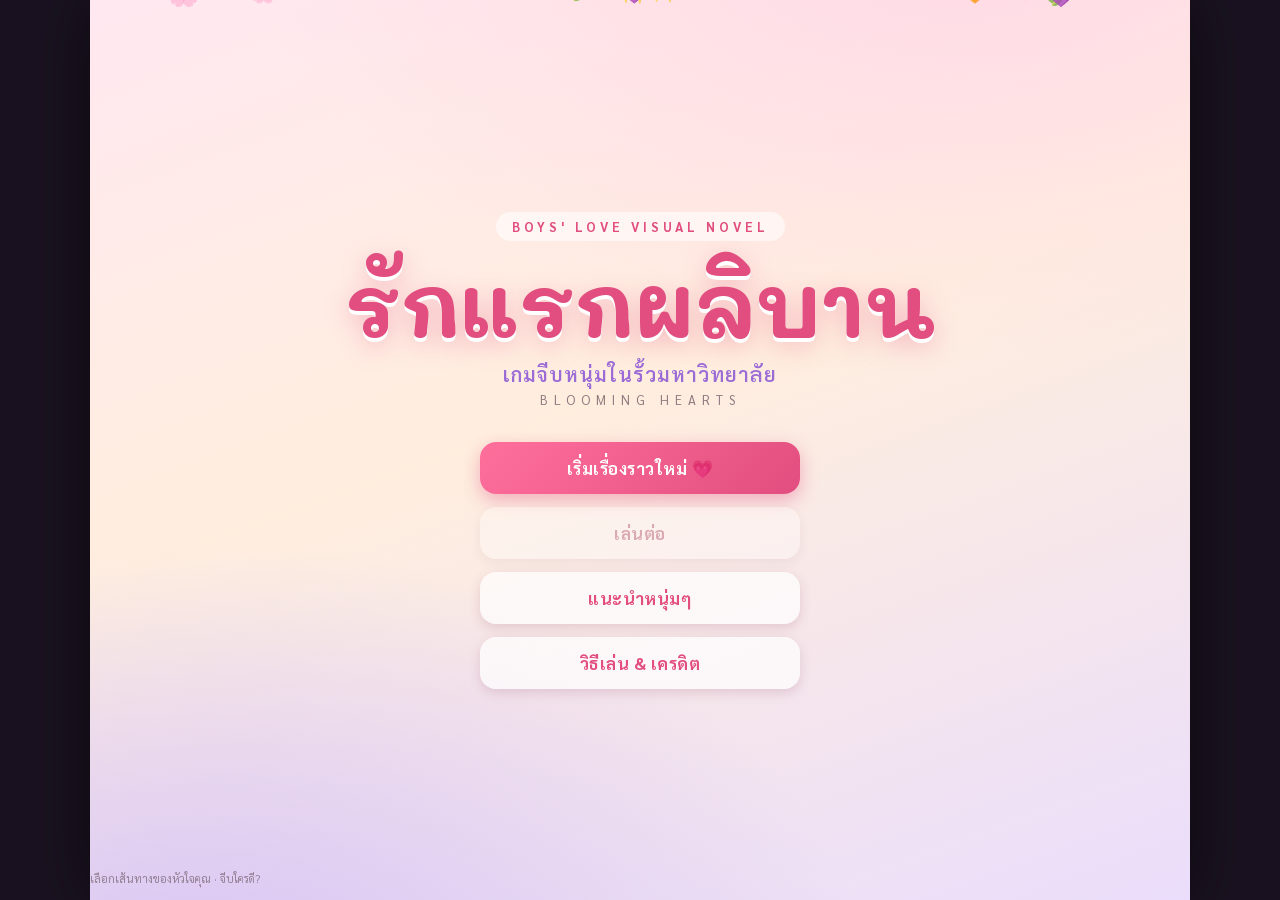
==== index.html @ 29c79fd2 "feat: สร้างเกมจีบหนุ่ม "รักแรกผลิบาน" (Blooming Hearts BL Visual Novel) เกม Boys' Love Visual Novel " ====
<!DOCTYPE html>
<html lang="th">
<head>
<meta charset="UTF-8">
<meta name="viewport" content="width=device-width, initial-scale=1.0, maximum-scale=1.0, user-scalable=no">
<meta name="theme-color" content="#e14e7f">
<title>รักแรกผลิบาน · Blooming Hearts</title>
<link rel="preconnect" href="https://fonts.googleapis.com">
<link rel="preconnect" href="https://fonts.gstatic.com" crossorigin>
<link href="https://fonts.googleapis.com/css2?family=Sarabun:wght@400;600;700;800&family=Mali:wght@600;700&display=swap" rel="stylesheet">
<link rel="stylesheet" href="css/style.css">
<link rel="icon" href="data:image/svg+xml,%3Csvg xmlns='http://www.w3.org/2000/svg' viewBox='0 0 100 100'%3E%3Ctext y='.9em' font-size='90'%3E%F0%9F%92%97%3C/text%3E%3C/svg%3E">
</head>
<body>
<div id="app">

  <!-- ============ TITLE ============ -->
  <section id="title-screen" class="screen active">
    <div class="title-petals" id="petals"></div>
    <div class="title-inner">
      <div class="title-badge">Boys' Love Visual Novel</div>
      <h1 class="title-main">รักแรกผลิบาน</h1>
      <div class="title-sub">เกมจีบหนุ่มในรั้วมหาวิทยาลัย</div>
      <div class="title-en">Blooming Hearts</div>
      <div class="title-menu">
        <button class="menu-btn" id="btn-new">เริ่มเรื่องราวใหม่ 💗</button>
        <button class="menu-btn ghost" id="btn-continue">เล่นต่อ</button>
        <button class="menu-btn ghost" id="btn-cast">แนะนำหนุ่มๆ</button>
        <button class="menu-btn ghost" id="btn-about">วิธีเล่น &amp; เครดิต</button>
      </div>
    </div>
    <div class="title-foot">เลือกเส้นทางของหัวใจคุณ · จีบใครดี?</div>
  </section>

  <!-- ============ NAME ============ -->
  <section id="name-screen" class="screen">
    <div class="center-card">
      <div class="name-title">ก่อนเริ่มต้น...</div>
      <div class="name-desc">อยากให้หนุ่มๆ เรียกคุณว่าอะไรดี?</div>
      <input id="name-input" maxlength="12" placeholder="ใส่ชื่อของคุณ" autocomplete="off">
      <div class="name-suggests">
        <button class="name-suggest">ข้าวปั้น</button>
        <button class="name-suggest">พีท</button>
        <button class="name-suggest">ต้นน้ำ</button>
        <button class="name-suggest">ไอซ์</button>
      </div>
      <button class="menu-btn" id="name-confirm" style="width:min(320px,84%)">เริ่มเลย!</button>
      <button class="back-btn to-title" style="margin-top:16px">← กลับ</button>
    </div>
  </section>

  <!-- ============ CAST ============ -->
  <section id="cast-screen" class="screen">
    <div class="sub-head">
      <button class="back-btn to-title">← กลับ</button>
      <h2>แนะนำหนุ่มๆ</h2>
    </div>
    <div id="cast-body"></div>
  </section>

  <!-- ============ ABOUT ============ -->
  <section id="about-screen" class="screen">
    <div class="sub-head">
      <button class="back-btn to-title">← กลับ</button>
      <h2>วิธีเล่น &amp; เครดิต</h2>
    </div>
    <div class="about-body">
      <p><b>รักแรกผลิบาน</b> คือเกม Visual Novel แนวจีบหนุ่ม (Boys' Love) ที่คุณจะได้สวมบทเป็นนักศึกษาปี 1
      ผู้เพิ่งก้าวเข้าสู่รั้วมหาวิทยาลัย และได้พบกับหนุ่มๆ สามคนที่มีเสน่ห์ต่างกันไป</p>
      <h3>วิธีเล่น</h3>
      <p>• คลิก/แตะที่หน้าจอ หรือกด <kbd>Space</kbd> / <kbd>Enter</kbd> เพื่อเดินเรื่องต่อ<br>
      • เมื่อมี <b>ตัวเลือก</b> ปรากฏ ให้เลือกคำตอบที่ใจคุณอยากตอบ — แต่ละคำตอบมีผลต่อ<b>คะแนนหัวใจ ♥</b> ของหนุ่มแต่ละคน<br>
      • คะแนนหัวใจจะกำหนดว่าคุณจะได้ตอนจบแบบไหน (สมหวัง / ค่อยเป็นค่อยไป / พลาดโอกาส)<br>
      • มีทั้งหมด <b>3 เส้นทางรัก × 3 ตอนจบ = 9 ตอนจบ</b> ให้ตามเก็บ!</p>
      <h3>ปุ่มลัด</h3>
      <p>
      <kbd>A</kbd> เล่นอัตโนมัติ (Auto) · <kbd>L</kbd> ย้อนดูบทสนทนา (Log) · <kbd>Esc</kbd> เมนู/บันทึก<br>
      ในเกมมีปุ่ม <b>≡</b> เมนู, <b>♥</b> ดูคะแนนหัวใจ, <b>▷</b> Auto, <b>≫</b> Skip, <b>❐</b> Log</p>
      <h3>บันทึกเกม</h3>
      <p>เกมจะ <b>ออโต้เซฟ</b> ให้อัตโนมัติทุกฉาก และมีช่องเซฟด้วยตนเองอีก 4 ช่อง (บันทึกในเครื่องของคุณ)</p>
      <h3>เครดิต</h3>
      <p>ออกแบบและพัฒนาเป็นเกมเว็บแบบ self-contained ด้วย HTML/CSS/JavaScript ล้วน — ตัวละคร ฉาก และภาพทั้งหมดวาดด้วย SVG ไม่ต้องโหลดไฟล์ภาพจากภายนอก 🎨<br>
      สร้างด้วย 💗 เพื่อคนรักซีรีส์วาย</p>
    </div>
  </section>

  <!-- ============ GAME ============ -->
  <section id="game-screen" class="screen">
    <div id="bg-layer"></div>
    <div id="loc-tag"></div>
    <div class="sprite-layer">
      <div class="sprite" id="sprite-left"></div>
      <div class="sprite" id="sprite-center"></div>
      <div class="sprite" id="sprite-right"></div>
    </div>
    <div id="advance-area"></div>

    <div class="top-bar">
      <button class="ctrl" id="btn-status" title="คะแนนหัวใจ">♥</button>
      <button class="ctrl" id="btn-auto" title="เล่นอัตโนมัติ (A)">▷</button>
      <button class="ctrl" id="btn-skip" title="ข้ามเร็ว">≫</button>
      <button class="ctrl" id="btn-log" title="บทสนทนาย้อนหลัง (L)">❐</button>
      <button class="ctrl" id="btn-menu" title="เมนู (Esc)">≡</button>
    </div>

    <div id="dialogue-box">
      <span id="name-tab"></span>
      <div id="dialogue-text"></div>
      <div id="next-hint">▼</div>
    </div>

    <div id="choice-layer"></div>
    <div id="toast"></div>
  </section>

  <!-- ============ MENU OVERLAY ============ -->
  <div id="menu-overlay" class="overlay">
    <div class="menu-card">
      <div class="menu-head">
        <button class="menu-tab active" data-tab="save">บันทึก</button>
        <button class="menu-tab" data-tab="load">โหลด</button>
        <button class="menu-tab" data-tab="status">หัวใจ</button>
        <button class="menu-tab" data-tab="settings">ตั้งค่า</button>
        <button class="menu-x" id="menu-close">✕</button>
      </div>
      <div class="menu-body">
        <div class="menu-panel active" data-panel="save"><div class="slots-grid" id="save-slots"></div></div>
        <div class="menu-panel" data-panel="load"><div class="slots-grid" id="load-slots"></div></div>
        <div class="menu-panel" data-panel="status"><div id="status-body"></div></div>
        <div class="menu-panel" data-panel="settings">
          <div class="set-row"><label>ความเร็วข้อความ</label><input type="range" id="set-speed" min="4" max="55" value="30"></div>
          <div class="set-row"><label>เสียงประกอบ</label><button class="back-btn" id="set-mute">🔊 เปิดเสียง</button></div>
          <div class="set-row"><label>ล้างข้อมูลทั้งหมด</label><button class="back-btn" id="set-clear">ล้างเซฟ &amp; ตอนจบ</button></div>
          <p style="color:var(--ink-soft);font-size:13px;margin-top:14px;line-height:1.7">เกมนี้เก็บข้อมูลไว้ในเบราว์เซอร์ของคุณเท่านั้น (localStorage) ไม่มีการส่งข้อมูลออกไปที่ใด</p>
        </div>
      </div>
      <div class="menu-foot">
        <button class="link-btn" id="menu-title">← กลับหน้าหลัก</button>
        <span style="font-size:12px;color:var(--ink-soft)">รักแรกผลิบาน</span>
      </div>
    </div>
  </div>

  <!-- ============ LOG OVERLAY ============ -->
  <div id="log-overlay" class="overlay">
    <div class="log-card">
      <div class="log-head"><h3>บทสนทนาย้อนหลัง</h3><button class="menu-x" id="log-close">✕</button></div>
      <div id="log-body"></div>
    </div>
  </div>

  <!-- ============ ENDING OVERLAY ============ -->
  <div id="ending-overlay">
    <div class="ending-card">
      <div class="ending-badge" id="ending-badge">END</div>
      <h1 id="ending-title"></h1>
      <p id="ending-text"></p>
      <button id="ending-continue">กลับหน้าหลัก</button>
    </div>
  </div>

</div>

<script src="js/art.js"></script>
<script src="js/backgrounds.js"></script>
<script src="js/characters.js"></script>
<script src="js/sound.js"></script>
<script src="js/story.js"></script>
<script src="js/engine.js"></script>
<script>
/* floating petals on the title screen */
(function(){
  const wrap=document.getElementById('petals');
  const emo=['🌸','💗','🌷','💜','🧡','✨'];
  for(let i=0;i<16;i++){
    const p=document.createElement('div');p.className='petal';
    p.textContent=emo[i%emo.length];
    p.style.left=(Math.random()*100)+'%';
    p.style.animationDuration=(7+Math.random()*8)+'s';
    p.style.animationDelay=(-Math.random()*10)+'s';
    p.style.fontSize=(16+Math.random()*16)+'px';
    wrap.appendChild(p);
  }
})();
</script>
</body>
</html>
---- css/style.css ----
/* =============================================================
   style.css — Blooming Hearts BL Visual Novel
   ============================================================= */
:root{
  --pink:#ff6f9c; --pink-deep:#e14e7f; --purple:#9b6bd6; --blue:#3f6cd0;
  --amber:#f2872f; --cream:#fff6ef; --ink:#3a2b35; --ink-soft:#6a5560;
  --panel:rgba(255,252,250,.94); --panel-dark:rgba(38,26,40,.82);
  --shadow:0 14px 40px rgba(120,40,80,.22);
  --font:'Sarabun','Noto Sans Thai','Segoe UI',system-ui,sans-serif;
  --serif:'Mali','Sarabun',cursive,sans-serif;
}
*{box-sizing:border-box;-webkit-tap-highlight-color:transparent}
html,body{height:100%;margin:0}
body{
  font-family:var(--font); color:var(--ink); overflow:hidden;
  background:#1a1220;
}
#app{
  position:relative; width:100vw; height:100vh; height:100dvh;
  max-width:1100px; margin:0 auto; overflow:hidden;
  box-shadow:0 0 60px rgba(0,0,0,.5);
}

/* ---------- screens ---------- */
.screen{position:absolute; inset:0; display:none; animation:fade .5s ease}
.screen.active{display:block}
@keyframes fade{from{opacity:0}to{opacity:1}}

/* ---------- title ---------- */
#title-screen{
  background:
    radial-gradient(120% 90% at 80% -10%, #ffd9e6 0%, transparent 55%),
    radial-gradient(110% 90% at 10% 110%, #d7c4f5 0%, transparent 55%),
    linear-gradient(160deg,#ffe8f0 0%,#ffeede 45%,#eaddfb 100%);
}
.title-petals{position:absolute;inset:0;overflow:hidden;pointer-events:none}
.petal{position:absolute;top:-30px;font-size:22px;animation:fall linear infinite;opacity:.8}
@keyframes fall{
  0%{transform:translateY(-40px) rotate(0);opacity:0}
  10%{opacity:.85}
  100%{transform:translateY(110vh) rotate(360deg);opacity:.3}
}
.title-inner{
  position:relative; height:100%; display:flex; flex-direction:column;
  align-items:center; justify-content:center; text-align:center; padding:24px; z-index:2;
}
.title-badge{
  font-size:13px; letter-spacing:4px; color:var(--pink-deep); font-weight:700;
  background:rgba(255,255,255,.6); padding:6px 16px; border-radius:20px; margin-bottom:20px;
  text-transform:uppercase;
}
.title-main{
  font-family:var(--serif); font-size:clamp(42px,9vw,86px); line-height:1; margin:0;
  color:var(--pink-deep);
  text-shadow:0 4px 0 #fff,0 8px 24px rgba(225,78,127,.35);
  font-weight:800;
}
.title-sub{
  font-size:clamp(15px,2.6vw,20px); color:var(--purple); margin:14px 0 4px; letter-spacing:1px; font-weight:600;
}
.title-en{font-size:13px;letter-spacing:6px;color:var(--ink-soft);text-transform:uppercase;margin-bottom:34px;opacity:.75}
.title-menu{display:flex;flex-direction:column;gap:13px;width:min(320px,80%)}
.menu-btn{
  font-family:var(--font); font-size:17px; font-weight:700; color:#fff;
  border:none; border-radius:16px; padding:15px; cursor:pointer;
  background:linear-gradient(135deg,var(--pink),var(--pink-deep));
  box-shadow:0 6px 18px rgba(225,78,127,.4); transition:.18s; letter-spacing:.5px;
}
.menu-btn:hover{transform:translateY(-2px);box-shadow:0 10px 24px rgba(225,78,127,.5)}
.menu-btn:active{transform:translateY(0)}
.menu-btn.ghost{background:rgba(255,255,255,.72);color:var(--pink-deep);box-shadow:0 4px 12px rgba(150,80,110,.2)}
.menu-btn.ghost:hover{background:#fff}
.menu-btn.disabled{opacity:.45;pointer-events:none;filter:grayscale(.4)}
.title-foot{position:absolute;bottom:14px;font-size:11px;color:var(--ink-soft);opacity:.65;z-index:2}

/* ---------- name entry ---------- */
#name-screen{background:linear-gradient(160deg,#fff2f6,#f0e6fb)}
.center-card{
  position:absolute;inset:0;display:flex;flex-direction:column;align-items:center;justify-content:center;padding:24px;text-align:center;
}
.name-title{font-family:var(--serif);font-size:30px;color:var(--pink-deep);margin-bottom:6px}
.name-desc{color:var(--ink-soft);margin-bottom:26px}
#name-input{
  font-family:var(--font);font-size:22px;text-align:center;padding:14px 20px;border:3px solid #ffc2d6;
  border-radius:16px;width:min(320px,84%);outline:none;background:#fff;color:var(--ink);transition:.2s;
}
#name-input:focus{border-color:var(--pink)}
.name-suggests{margin:16px 0 26px;display:flex;gap:8px;flex-wrap:wrap;justify-content:center}
.name-suggest{background:#fff;border:1.5px solid #eecfe0;border-radius:14px;padding:7px 14px;cursor:pointer;font-family:var(--font);color:var(--ink-soft);font-size:14px;transition:.15s}
.name-suggest:hover{border-color:var(--pink);color:var(--pink-deep)}

/* ---------- cast / about ---------- */
#cast-screen,#about-screen{background:linear-gradient(160deg,#fff4f7,#efe6fb);overflow-y:auto}
.sub-head{display:flex;align-items:center;gap:14px;padding:20px 22px 6px}
.sub-head h2{font-family:var(--serif);color:var(--pink-deep);margin:0;font-size:26px}
.back-btn{background:#fff;border:none;border-radius:12px;padding:9px 16px;cursor:pointer;font-family:var(--font);font-weight:700;color:var(--pink-deep);box-shadow:0 3px 10px rgba(150,80,110,.18)}
.back-btn:hover{background:#fff0f5}
#cast-body{display:grid;grid-template-columns:repeat(auto-fit,minmax(250px,1fr));gap:16px;padding:16px 22px 40px}
.cast-card{background:var(--panel);border-radius:20px;padding:18px;box-shadow:var(--shadow);border-top:5px solid var(--c);text-align:center}
.cast-face{width:120px;height:150px;margin:0 auto 6px;background:linear-gradient(160deg,var(--cs),#fff);border-radius:16px;overflow:hidden;display:flex;align-items:flex-end;justify-content:center}
.cast-face svg{width:100%;height:135%}
.cast-name{font-family:var(--serif);font-size:22px;color:var(--c);font-weight:800}
.cast-en{font-size:12px;color:var(--ink-soft);letter-spacing:2px}
.cast-role{font-size:12px;color:var(--ink-soft);margin:2px 0 8px}
.cast-tag{font-style:italic;color:var(--c);font-size:14px;margin-bottom:8px}
.cast-blurb{font-size:13px;color:var(--ink-soft);line-height:1.55;margin-bottom:10px}
.cast-ends{font-size:12px;color:var(--ink-soft)}
.end-badge-mini{display:inline-flex;width:22px;height:22px;align-items:center;justify-content:center;border-radius:50%;background:#e6dde6;color:#b0a2ac;font-size:12px;margin:0 2px}
.end-badge-mini.on{background:var(--c);color:#fff}
.about-body{max-width:640px;margin:0 auto;padding:10px 26px 50px;color:var(--ink-soft);line-height:1.8}
.about-body h3{color:var(--pink-deep);font-family:var(--serif);margin-top:26px}
.about-body kbd{background:#fff;border:1px solid #e0cdd8;border-radius:6px;padding:2px 8px;font-size:12px;color:var(--ink);box-shadow:0 2px 0 #e0cdd8}

/* ---------- game screen ---------- */
#game-screen{background:#0e0a12}
#bg-layer{position:absolute;inset:0;overflow:hidden}
#bg-layer .bg-svg{width:100%;height:100%;object-fit:cover;display:block}
.bg-fade{animation:bgFade .6s ease}
@keyframes bgFade{from{opacity:.2;transform:scale(1.04)}to{opacity:1;transform:scale(1)}}
#loc-tag{position:absolute;top:14px;left:50%;transform:translateX(-50%);background:rgba(20,14,24,.55);color:#fff;font-size:12px;padding:5px 16px;border-radius:14px;letter-spacing:1px;backdrop-filter:blur(4px);transition:opacity .4s;z-index:5}

/* sprites */
.sprite-layer{position:absolute;inset:0;pointer-events:none}
.sprite{position:absolute;bottom:0;height:82%;width:38%;display:flex;align-items:flex-end;justify-content:center;opacity:0;transition:opacity .35s,transform .35s,filter .35s;transform:translateY(18px)}
.sprite.shown{opacity:1;transform:translateY(0)}
.sprite.dim{filter:brightness(.62) saturate(.8)}
.sprite svg{height:100%;filter:drop-shadow(0 12px 20px rgba(0,0,0,.35))}
#sprite-left{left:-2%;justify-content:flex-start}
#sprite-center{left:50%;transform:translateX(-50%) translateY(18px);width:44%}
#sprite-center.shown{transform:translateX(-50%) translateY(0)}
#sprite-right{right:-2%;justify-content:flex-end}

/* top controls */
.top-bar{position:absolute;top:12px;right:12px;display:flex;gap:8px;z-index:12}
.ctrl{background:rgba(20,14,24,.5);color:#fff;border:none;width:40px;height:40px;border-radius:12px;cursor:pointer;font-size:15px;font-weight:700;backdrop-filter:blur(5px);transition:.15s;display:flex;align-items:center;justify-content:center}
.ctrl:hover{background:rgba(225,78,127,.75)}
.ctrl.on{background:var(--pink);box-shadow:0 0 0 2px rgba(255,255,255,.5)}

/* dialogue */
#dialogue-box{
  position:absolute;left:50%;bottom:20px;transform:translateX(-50%);
  width:min(920px,94%);min-height:150px;background:var(--panel-dark);
  border-radius:22px;padding:26px 30px 24px;color:#fff;backdrop-filter:blur(12px);
  box-shadow:0 12px 40px rgba(0,0,0,.5),inset 0 1px 0 rgba(255,255,255,.15);
  border:1px solid rgba(255,255,255,.1);z-index:10;transition:opacity .3s;
}
#dialogue-box.narration{background:rgba(24,18,28,.72);font-style:italic}
#name-tab{
  position:absolute;top:-18px;left:26px;padding:6px 20px;border-radius:12px;color:#fff;
  font-weight:800;font-size:17px;box-shadow:0 4px 12px rgba(0,0,0,.35);letter-spacing:.5px;
}
#dialogue-text{font-size:19px;line-height:1.75;min-height:56px;white-space:pre-wrap}
.narration #dialogue-text{opacity:.92}
#next-hint{position:absolute;right:22px;bottom:14px;font-size:13px;opacity:0;transition:opacity .3s;animation:bob 1.1s ease-in-out infinite}
@keyframes bob{0%,100%{transform:translateY(0)}50%{transform:translateY(4px)}}
#advance-area{position:absolute;inset:0;z-index:8;cursor:pointer}

/* choices */
#choice-layer{position:absolute;inset:0;display:none;flex-direction:column;align-items:center;justify-content:center;gap:14px;z-index:11;padding:20px;background:rgba(14,10,18,.35)}
#choice-layer.active{display:flex}
.choice-btn{
  font-family:var(--font);font-size:17px;font-weight:600;color:var(--ink);
  background:linear-gradient(135deg,#fff,#fff2f7);border:2px solid rgba(255,255,255,.8);
  border-radius:16px;padding:16px 26px;width:min(620px,92%);cursor:pointer;
  box-shadow:0 8px 22px rgba(0,0,0,.3);transition:.16s;animation:choiceIn .35s both;
}
.choice-btn:hover{transform:translateY(-2px) scale(1.01);border-color:var(--pink);color:var(--pink-deep);background:linear-gradient(135deg,#fff,#ffe6ef)}
@keyframes choiceIn{from{opacity:0;transform:translateY(16px)}to{opacity:1;transform:translateY(0)}}

/* heart pop */
.heart-pop{position:absolute;left:50%;bottom:200px;transform:translateX(-50%);font-weight:800;font-size:20px;z-index:20;pointer-events:none;animation:heartUp 1.6s ease-out forwards;text-shadow:0 2px 8px rgba(0,0,0,.3)}
@keyframes heartUp{0%{opacity:0;transform:translateX(-50%) translateY(10px) scale(.7)}20%{opacity:1;transform:translateX(-50%) translateY(0) scale(1.1)}100%{opacity:0;transform:translateX(-50%) translateY(-70px) scale(1)}}

/* ---------- overlays (menu/log) ---------- */
.overlay{position:absolute;inset:0;display:none;z-index:30;background:rgba(20,12,24,.6);backdrop-filter:blur(6px);animation:fade .25s}
.overlay.active{display:flex}
.menu-card{margin:auto;width:min(720px,94%);max-height:90%;background:var(--panel);border-radius:24px;box-shadow:var(--shadow);overflow:hidden;display:flex;flex-direction:column}
.menu-head{display:flex;align-items:center;gap:6px;padding:14px 16px;border-bottom:1px solid #f0e0e8;background:linear-gradient(135deg,#fff,#fff5f9)}
.menu-tab{flex:1;background:none;border:none;padding:10px;border-radius:12px;cursor:pointer;font-family:var(--font);font-weight:700;color:var(--ink-soft);font-size:15px;transition:.15s}
.menu-tab.active{background:var(--pink);color:#fff}
.menu-x{background:none;border:none;font-size:22px;cursor:pointer;color:var(--ink-soft);padding:0 10px}
.menu-body{padding:18px;overflow-y:auto}
.menu-panel{display:none}
.menu-panel.active{display:block}
.slots-grid{display:grid;grid-template-columns:1fr 1fr;gap:12px}
.save-slot{background:#fff;border:2px solid #f0e0e8;border-radius:14px;padding:14px;cursor:pointer;transition:.15s;min-height:88px}
.save-slot.filled:hover{border-color:var(--pink);transform:translateY(-2px);box-shadow:0 6px 16px rgba(225,78,127,.2)}
.save-slot.empty{opacity:.7;border-style:dashed}
.save-slot.auto{background:linear-gradient(135deg,#fff,#fef0f5)}
.save-slot.locked{cursor:default}
.slot-title{font-weight:800;color:var(--pink-deep);font-size:14px;margin-bottom:5px}
.slot-loc{font-size:13px;color:var(--ink);font-weight:600}
.slot-prev{font-size:12px;color:var(--ink-soft);margin-top:3px;line-height:1.4}
.slot-empty{color:#c0aeb8;text-align:center;padding:14px 0}
.menu-foot{padding:12px 18px;border-top:1px solid #f0e0e8;display:flex;justify-content:space-between;align-items:center}
.link-btn{background:none;border:none;color:var(--ink-soft);cursor:pointer;font-family:var(--font);font-size:14px;text-decoration:underline}
.link-btn:hover{color:var(--pink-deep)}

/* status panel */
.status-row{display:flex;gap:14px;align-items:center;background:#fff;border-radius:16px;padding:12px;margin-bottom:12px;box-shadow:0 3px 10px rgba(150,80,110,.1)}
.status-face{width:56px;height:66px;border-radius:12px;overflow:hidden;background:#f6eef4;flex-shrink:0;display:flex;align-items:flex-end}
.status-face svg{width:100%;height:120%}
.status-name{font-family:var(--serif);font-size:19px;font-weight:800}
.status-role{font-size:11px;color:var(--ink-soft);margin-bottom:4px}
.mini-heart{font-size:18px;color:#ddd;opacity:.35;margin-right:1px}
.mini-heart.on{opacity:1}
.mini-heart.half{opacity:.6}

/* settings */
.set-row{display:flex;align-items:center;justify-content:space-between;padding:14px 0;border-bottom:1px solid #f2e6ec}
.set-row label{font-weight:700;color:var(--ink)}
input[type=range]{accent-color:var(--pink)}

/* log */
.log-card{margin:auto;width:min(680px,92%);max-height:82%;background:var(--panel);border-radius:22px;box-shadow:var(--shadow);display:flex;flex-direction:column;overflow:hidden}
.log-head{display:flex;justify-content:space-between;align-items:center;padding:14px 18px;border-bottom:1px solid #f0e0e8}
.log-head h3{margin:0;font-family:var(--serif);color:var(--pink-deep)}
#log-body{padding:18px;overflow-y:auto}
.log-line{padding:9px 0;border-bottom:1px dashed #f0e2ea;color:var(--ink);line-height:1.6;font-size:15px}
.log-line b{color:var(--pink-deep)}

/* ending */
#ending-overlay{position:absolute;inset:0;display:none;z-index:40;align-items:center;justify-content:center;
  background:radial-gradient(120% 100% at 50% 0%,rgba(255,150,190,.25),rgba(14,8,18,.94));backdrop-filter:blur(8px);animation:fade .8s}
#ending-overlay.active{display:flex}
.ending-card{text-align:center;color:#fff;padding:34px;max-width:640px}
.ending-badge{display:inline-block;font-size:15px;font-weight:800;letter-spacing:3px;padding:8px 24px;border-radius:20px;margin-bottom:22px}
.ending-badge.good{background:linear-gradient(135deg,#ff6f9c,#e14e7f)}
.ending-badge.normal{background:linear-gradient(135deg,#9b6bd6,#7a4fc0)}
.ending-badge.bad{background:linear-gradient(135deg,#5b6b7a,#3a4652)}
.ending-badge.friend{background:linear-gradient(135deg,#f2872f,#d96a1e)}
#ending-title{font-family:var(--serif);font-size:clamp(30px,6vw,52px);margin:0 0 18px;text-shadow:0 4px 20px rgba(255,120,160,.5)}
#ending-text{font-size:18px;line-height:1.9;opacity:.94;margin-bottom:30px}
#ending-continue{font-family:var(--font);font-size:16px;font-weight:700;color:#fff;background:linear-gradient(135deg,var(--pink),var(--pink-deep));border:none;border-radius:16px;padding:14px 40px;cursor:pointer;box-shadow:0 8px 22px rgba(225,78,127,.5)}
#ending-continue:hover{transform:translateY(-2px)}

/* toast */
#toast{position:absolute;bottom:190px;left:50%;transform:translateX(-50%) translateY(20px);background:rgba(20,14,24,.9);color:#fff;padding:10px 22px;border-radius:20px;z-index:50;opacity:0;transition:.3s;pointer-events:none;font-weight:600}
#toast.show{opacity:1;transform:translateX(-50%) translateY(0)}

/* responsive */
@media (max-width:560px){
  #dialogue-text{font-size:17px}
  .sprite{height:72%}
  #dialogue-box{bottom:12px;padding:22px 20px 20px;min-height:132px}
  .slots-grid{grid-template-columns:1fr}
  .top-bar .ctrl{width:36px;height:36px}
}
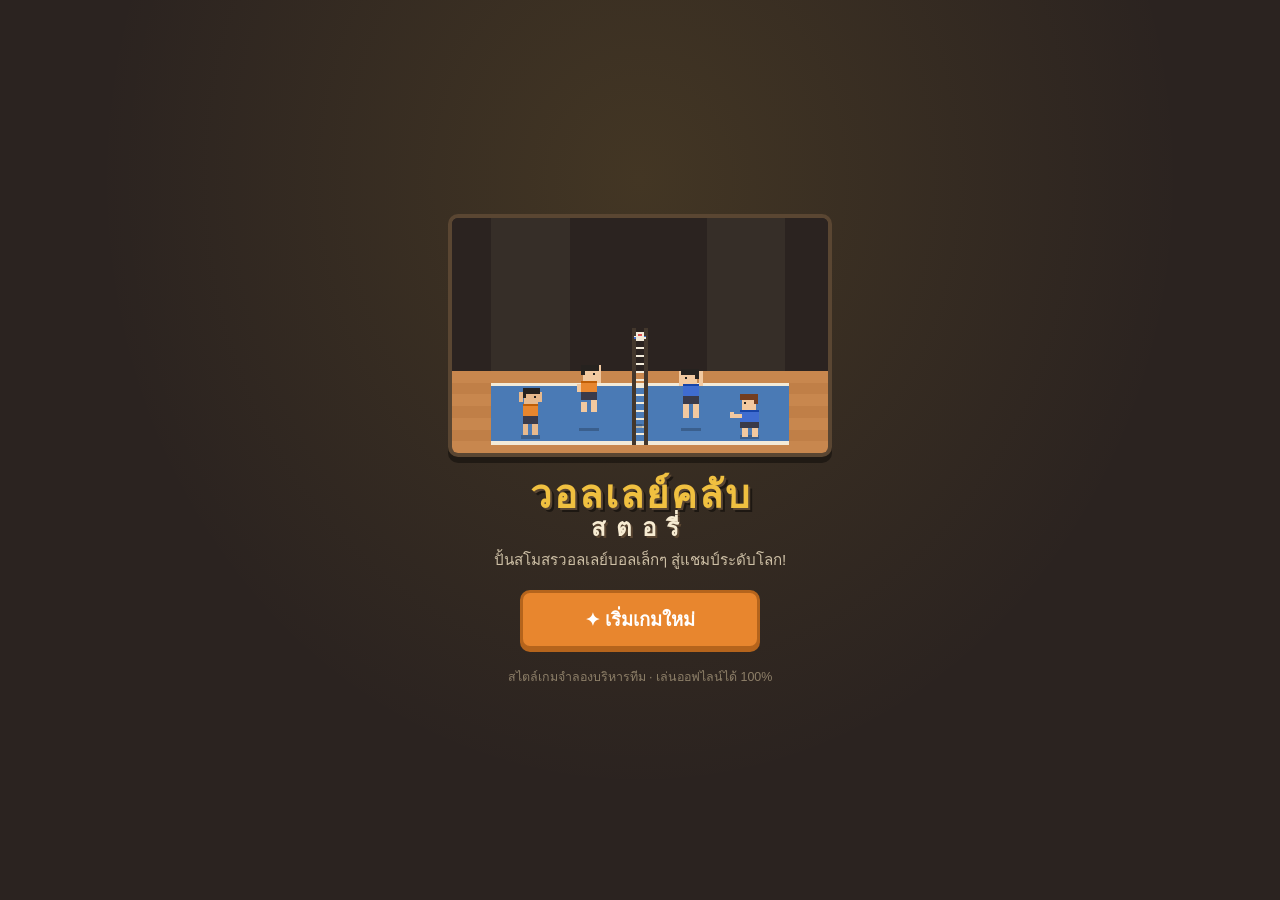
==== commit 32ccf3a9: "feat: สร้างเกม "วอลเลย์คลับ สตอรี่" เกมบริหารสโมสรวอลเลย์บอลสไตล์ Kairosoft แทนที่เกม visual novel เ" ====
--- a/index.html
+++ b/index.html
@@ -3,185 +3,80 @@
 <head>
 <meta charset="UTF-8">
 <meta name="viewport" content="width=device-width, initial-scale=1.0, maximum-scale=1.0, user-scalable=no">
-<meta name="theme-color" content="#e14e7f">
-<title>รักแรกผลิบาน · Blooming Hearts</title>
-<link rel="preconnect" href="https://fonts.googleapis.com">
-<link rel="preconnect" href="https://fonts.gstatic.com" crossorigin>
-<link href="https://fonts.googleapis.com/css2?family=Sarabun:wght@400;600;700;800&family=Mali:wght@600;700&display=swap" rel="stylesheet">
+<meta name="theme-color" content="#2b2320">
+<title>วอลเลย์คลับ สตอรี่ · Volley Club Story</title>
+<link rel="icon" href="data:image/svg+xml,%3Csvg xmlns='http://www.w3.org/2000/svg' viewBox='0 0 100 100'%3E%3Ctext y='.9em' font-size='90'%3E%F0%9F%8F%90%3C/text%3E%3C/svg%3E">
 <link rel="stylesheet" href="css/style.css">
-<link rel="icon" href="data:image/svg+xml,%3Csvg xmlns='http://www.w3.org/2000/svg' viewBox='0 0 100 100'%3E%3Ctext y='.9em' font-size='90'%3E%F0%9F%92%97%3C/text%3E%3C/svg%3E">
 </head>
 <body>
 <div id="app">
 
-  <!-- ============ TITLE ============ -->
-  <section id="title-screen" class="screen active">
-    <div class="title-petals" id="petals"></div>
+  <!-- ===== หน้าไตเติล ===== -->
+  <div id="titleScreen" class="title-screen">
     <div class="title-inner">
-      <div class="title-badge">Boys' Love Visual Novel</div>
-      <h1 class="title-main">รักแรกผลิบาน</h1>
-      <div class="title-sub">เกมจีบหนุ่มในรั้วมหาวิทยาลัย</div>
-      <div class="title-en">Blooming Hearts</div>
-      <div class="title-menu">
-        <button class="menu-btn" id="btn-new">เริ่มเรื่องราวใหม่ 💗</button>
-        <button class="menu-btn ghost" id="btn-continue">เล่นต่อ</button>
-        <button class="menu-btn ghost" id="btn-cast">แนะนำหนุ่มๆ</button>
-        <button class="menu-btn ghost" id="btn-about">วิธีเล่น &amp; เครดิต</button>
+      <canvas id="titleCanvas" width="192" height="120" aria-hidden="true"></canvas>
+      <h1 class="game-logo"><span>วอลเลย์คลับ</span><em>สตอรี่</em></h1>
+      <p class="tagline">ปั้นสโมสรวอลเลย์บอลเล็กๆ สู่แชมป์ระดับโลก!</p>
+      <div class="title-buttons">
+        <button id="btnContinue" class="btn big" hidden>▶ เล่นต่อ</button>
+        <button id="btnNewGame" class="btn big alt">✦ เริ่มเกมใหม่</button>
       </div>
+      <p class="title-credit">สไตล์เกมจำลองบริหารทีม · เล่นออฟไลน์ได้ 100%</p>
     </div>
-    <div class="title-foot">เลือกเส้นทางของหัวใจคุณ · จีบใครดี?</div>
-  </section>
+  </div>
 
-  <!-- ============ NAME ============ -->
-  <section id="name-screen" class="screen">
-    <div class="center-card">
-      <div class="name-title">ก่อนเริ่มต้น...</div>
-      <div class="name-desc">อยากให้หนุ่มๆ เรียกคุณว่าอะไรดี?</div>
-      <input id="name-input" maxlength="12" placeholder="ใส่ชื่อของคุณ" autocomplete="off">
-      <div class="name-suggests">
-        <button class="name-suggest">ข้าวปั้น</button>
-        <button class="name-suggest">พีท</button>
-        <button class="name-suggest">ต้นน้ำ</button>
-        <button class="name-suggest">ไอซ์</button>
+  <!-- ===== ตัวเกมหลัก ===== -->
+  <div id="gameRoot" hidden>
+    <header id="topbar">
+      <div class="tb-club" id="tbClub">🏐 สโมสร</div>
+      <div class="tb-stats">
+        <span id="tbDate" title="วันที่">📅 ปี 1 ด.1 สป.1</span>
+        <span id="tbMoney" title="เงินสโมสร">💰 0</span>
+        <span id="tbFans" title="แฟนคลับ">💛 0</span>
       </div>
-      <button class="menu-btn" id="name-confirm" style="width:min(320px,84%)">เริ่มเลย!</button>
-      <button class="back-btn to-title" style="margin-top:16px">← กลับ</button>
-    </div>
-  </section>
+    </header>
 
-  <!-- ============ CAST ============ -->
-  <section id="cast-screen" class="screen">
-    <div class="sub-head">
-      <button class="back-btn to-title">← กลับ</button>
-      <h2>แนะนำหนุ่มๆ</h2>
-    </div>
-    <div id="cast-body"></div>
-  </section>
+    <main id="screen"></main>
 
-  <!-- ============ ABOUT ============ -->
-  <section id="about-screen" class="screen">
-    <div class="sub-head">
-      <button class="back-btn to-title">← กลับ</button>
-      <h2>วิธีเล่น &amp; เครดิต</h2>
-    </div>
-    <div class="about-body">
-      <p><b>รักแรกผลิบาน</b> คือเกม Visual Novel แนวจีบหนุ่ม (Boys' Love) ที่คุณจะได้สวมบทเป็นนักศึกษาปี 1
-      ผู้เพิ่งก้าวเข้าสู่รั้วมหาวิทยาลัย และได้พบกับหนุ่มๆ สามคนที่มีเสน่ห์ต่างกันไป</p>
-      <h3>วิธีเล่น</h3>
-      <p>• คลิก/แตะที่หน้าจอ หรือกด <kbd>Space</kbd> / <kbd>Enter</kbd> เพื่อเดินเรื่องต่อ<br>
-      • เมื่อมี <b>ตัวเลือก</b> ปรากฏ ให้เลือกคำตอบที่ใจคุณอยากตอบ — แต่ละคำตอบมีผลต่อ<b>คะแนนหัวใจ ♥</b> ของหนุ่มแต่ละคน<br>
-      • คะแนนหัวใจจะกำหนดว่าคุณจะได้ตอนจบแบบไหน (สมหวัง / ค่อยเป็นค่อยไป / พลาดโอกาส)<br>
-      • มีทั้งหมด <b>3 เส้นทางรัก × 3 ตอนจบ = 9 ตอนจบ</b> ให้ตามเก็บ!</p>
-      <h3>ปุ่มลัด</h3>
-      <p>
-      <kbd>A</kbd> เล่นอัตโนมัติ (Auto) · <kbd>L</kbd> ย้อนดูบทสนทนา (Log) · <kbd>Esc</kbd> เมนู/บันทึก<br>
-      ในเกมมีปุ่ม <b>≡</b> เมนู, <b>♥</b> ดูคะแนนหัวใจ, <b>▷</b> Auto, <b>≫</b> Skip, <b>❐</b> Log</p>
-      <h3>บันทึกเกม</h3>
-      <p>เกมจะ <b>ออโต้เซฟ</b> ให้อัตโนมัติทุกฉาก และมีช่องเซฟด้วยตนเองอีก 4 ช่อง (บันทึกในเครื่องของคุณ)</p>
-      <h3>เครดิต</h3>
-      <p>ออกแบบและพัฒนาเป็นเกมเว็บแบบ self-contained ด้วย HTML/CSS/JavaScript ล้วน — ตัวละคร ฉาก และภาพทั้งหมดวาดด้วย SVG ไม่ต้องโหลดไฟล์ภาพจากภายนอก 🎨<br>
-      สร้างด้วย 💗 เพื่อคนรักซีรีส์วาย</p>
-    </div>
-  </section>
+    <nav id="tabs">
+      <button data-tab="home" class="tab on">🏠<span>หลัก</span></button>
+      <button data-tab="team" class="tab">👥<span>ทีม</span></button>
+      <button data-tab="club" class="tab">🏟️<span>สโมสร</span></button>
+      <button data-tab="honor" class="tab">🏆<span>เกียรติยศ</span></button>
+      <button data-tab="system" class="tab">⚙️<span>ระบบ</span></button>
+    </nav>
+  </div>
 
-  <!-- ============ GAME ============ -->
-  <section id="game-screen" class="screen">
-    <div id="bg-layer"></div>
-    <div id="loc-tag"></div>
-    <div class="sprite-layer">
-      <div class="sprite" id="sprite-left"></div>
-      <div class="sprite" id="sprite-center"></div>
-      <div class="sprite" id="sprite-right"></div>
-    </div>
-    <div id="advance-area"></div>
-
-    <div class="top-bar">
-      <button class="ctrl" id="btn-status" title="คะแนนหัวใจ">♥</button>
-      <button class="ctrl" id="btn-auto" title="เล่นอัตโนมัติ (A)">▷</button>
-      <button class="ctrl" id="btn-skip" title="ข้ามเร็ว">≫</button>
-      <button class="ctrl" id="btn-log" title="บทสนทนาย้อนหลัง (L)">❐</button>
-      <button class="ctrl" id="btn-menu" title="เมนู (Esc)">≡</button>
-    </div>
-
-    <div id="dialogue-box">
-      <span id="name-tab"></span>
-      <div id="dialogue-text"></div>
-      <div id="next-hint">▼</div>
-    </div>
-
-    <div id="choice-layer"></div>
-    <div id="toast"></div>
-  </section>
-
-  <!-- ============ MENU OVERLAY ============ -->
-  <div id="menu-overlay" class="overlay">
-    <div class="menu-card">
-      <div class="menu-head">
-        <button class="menu-tab active" data-tab="save">บันทึก</button>
-        <button class="menu-tab" data-tab="load">โหลด</button>
-        <button class="menu-tab" data-tab="status">หัวใจ</button>
-        <button class="menu-tab" data-tab="settings">ตั้งค่า</button>
-        <button class="menu-x" id="menu-close">✕</button>
+  <!-- ===== หน้าจอแข่งขัน ===== -->
+  <div id="matchOverlay" hidden>
+    <div class="match-frame">
+      <div id="matchHeader">
+        <div class="mh-team left"><span id="mhHomeName">ทีมเรา</span><b id="mhHomeScore">0</b></div>
+        <div class="mh-mid" id="mhLabel">นัดกระชับมิตร</div>
+        <div class="mh-team right"><b id="mhAwayScore">0</b><span id="mhAwayName">คู่แข่ง</span></div>
       </div>
-      <div class="menu-body">
-        <div class="menu-panel active" data-panel="save"><div class="slots-grid" id="save-slots"></div></div>
-        <div class="menu-panel" data-panel="load"><div class="slots-grid" id="load-slots"></div></div>
-        <div class="menu-panel" data-panel="status"><div id="status-body"></div></div>
-        <div class="menu-panel" data-panel="settings">
-          <div class="set-row"><label>ความเร็วข้อความ</label><input type="range" id="set-speed" min="4" max="55" value="30"></div>
-          <div class="set-row"><label>เสียงประกอบ</label><button class="back-btn" id="set-mute">🔊 เปิดเสียง</button></div>
-          <div class="set-row"><label>ล้างข้อมูลทั้งหมด</label><button class="back-btn" id="set-clear">ล้างเซฟ &amp; ตอนจบ</button></div>
-          <p style="color:var(--ink-soft);font-size:13px;margin-top:14px;line-height:1.7">เกมนี้เก็บข้อมูลไว้ในเบราว์เซอร์ของคุณเท่านั้น (localStorage) ไม่มีการส่งข้อมูลออกไปที่ใด</p>
-        </div>
-      </div>
-      <div class="menu-foot">
-        <button class="link-btn" id="menu-title">← กลับหน้าหลัก</button>
-        <span style="font-size:12px;color:var(--ink-soft)">รักแรกผลิบาน</span>
+      <canvas id="matchCanvas" width="384" height="216"></canvas>
+      <div id="matchComment">🏐 ...</div>
+      <div id="matchControls">
+        <button id="btnSpeed" class="btn small">⏩ x1</button>
+        <button id="btnSkip" class="btn small alt">⏭ ข้ามไปดูผล</button>
       </div>
     </div>
   </div>
 
-  <!-- ============ LOG OVERLAY ============ -->
-  <div id="log-overlay" class="overlay">
-    <div class="log-card">
-      <div class="log-head"><h3>บทสนทนาย้อนหลัง</h3><button class="menu-x" id="log-close">✕</button></div>
-      <div id="log-body"></div>
-    </div>
+  <!-- ===== โมดัล ===== -->
+  <div id="modalWrap" hidden>
+    <div id="modalBox"></div>
   </div>
 
-  <!-- ============ ENDING OVERLAY ============ -->
-  <div id="ending-overlay">
-    <div class="ending-card">
-      <div class="ending-badge" id="ending-badge">END</div>
-      <h1 id="ending-title"></h1>
-      <p id="ending-text"></p>
-      <button id="ending-continue">กลับหน้าหลัก</button>
-    </div>
-  </div>
-
+  <div id="toasts"></div>
 </div>
 
-<script src="js/art.js"></script>
-<script src="js/backgrounds.js"></script>
-<script src="js/characters.js"></script>
+<script src="js/data.js"></script>
 <script src="js/sound.js"></script>
-<script src="js/story.js"></script>
-<script src="js/engine.js"></script>
-<script>
-/* floating petals on the title screen */
-(function(){
-  const wrap=document.getElementById('petals');
-  const emo=['🌸','💗','🌷','💜','🧡','✨'];
-  for(let i=0;i<16;i++){
-    const p=document.createElement('div');p.className='petal';
-    p.textContent=emo[i%emo.length];
-    p.style.left=(Math.random()*100)+'%';
-    p.style.animationDuration=(7+Math.random()*8)+'s';
-    p.style.animationDelay=(-Math.random()*10)+'s';
-    p.style.fontSize=(16+Math.random()*16)+'px';
-    wrap.appendChild(p);
-  }
-})();
-</script>
+<script src="js/sprites.js"></script>
+<script src="js/game.js"></script>
+<script src="js/match.js"></script>
+<script src="js/ui.js"></script>
 </body>
 </html>
--- a/css/style.css
+++ b/css/style.css
@@ -1,248 +1,315 @@
 /* =============================================================
-   style.css — Blooming Hearts BL Visual Novel
+   style.css — UI สไตล์เกมจำลองบริหาร (แผงครีม ขอบหนา มุมมน)
    ============================================================= */
-:root{
-  --pink:#ff6f9c; --pink-deep:#e14e7f; --purple:#9b6bd6; --blue:#3f6cd0;
-  --amber:#f2872f; --cream:#fff6ef; --ink:#3a2b35; --ink-soft:#6a5560;
-  --panel:rgba(255,252,250,.94); --panel-dark:rgba(38,26,40,.82);
-  --shadow:0 14px 40px rgba(120,40,80,.22);
-  --font:'Sarabun','Noto Sans Thai','Segoe UI',system-ui,sans-serif;
-  --serif:'Mali','Sarabun',cursive,sans-serif;
-}
-*{box-sizing:border-box;-webkit-tap-highlight-color:transparent}
-html,body{height:100%;margin:0}
-body{
-  font-family:var(--font); color:var(--ink); overflow:hidden;
-  background:#1a1220;
-}
-#app{
-  position:relative; width:100vw; height:100vh; height:100dvh;
-  max-width:1100px; margin:0 auto; overflow:hidden;
-  box-shadow:0 0 60px rgba(0,0,0,.5);
-}
-
-/* ---------- screens ---------- */
-.screen{position:absolute; inset:0; display:none; animation:fade .5s ease}
-.screen.active{display:block}
-@keyframes fade{from{opacity:0}to{opacity:1}}
-
-/* ---------- title ---------- */
-#title-screen{
+* { margin: 0; padding: 0; box-sizing: border-box; -webkit-tap-highlight-color: transparent; }
+
+/* กัน display ของกฎ ID ไปทับ attribute hidden ของเบราว์เซอร์ */
+[hidden] { display: none !important; }
+
+:root {
+  --bg: #2b2320;
+  --panel: #f7ecd2;
+  --panel2: #efe0bd;
+  --ink: #43372c;
+  --line: #5a4632;
+  --accent: #e8862e;
+  --accent-dark: #b5641c;
+  --good: #3fa05a;
+  --bad: #c04a4a;
+  --gold: #f0c040;
+}
+
+html, body { height: 100%; }
+body {
+  background: var(--bg);
+  color: var(--ink);
+  font-family: 'Trebuchet MS', Tahoma, 'Leelawadee UI', 'Noto Sans Thai', sans-serif;
+  overflow: hidden;
+  user-select: none;
+}
+
+#app { height: 100dvh; display: flex; flex-direction: column; align-items: center; }
+
+canvas { image-rendering: pixelated; image-rendering: crisp-edges; }
+
+/* ================= หน้าไตเติล ================= */
+.title-screen {
+  height: 100dvh; width: 100%;
+  display: flex; align-items: center; justify-content: center;
   background:
-    radial-gradient(120% 90% at 80% -10%, #ffd9e6 0%, transparent 55%),
-    radial-gradient(110% 90% at 10% 110%, #d7c4f5 0%, transparent 55%),
-    linear-gradient(160deg,#ffe8f0 0%,#ffeede 45%,#eaddfb 100%);
-}
-.title-petals{position:absolute;inset:0;overflow:hidden;pointer-events:none}
-.petal{position:absolute;top:-30px;font-size:22px;animation:fall linear infinite;opacity:.8}
-@keyframes fall{
-  0%{transform:translateY(-40px) rotate(0);opacity:0}
-  10%{opacity:.85}
-  100%{transform:translateY(110vh) rotate(360deg);opacity:.3}
-}
-.title-inner{
-  position:relative; height:100%; display:flex; flex-direction:column;
-  align-items:center; justify-content:center; text-align:center; padding:24px; z-index:2;
-}
-.title-badge{
-  font-size:13px; letter-spacing:4px; color:var(--pink-deep); font-weight:700;
-  background:rgba(255,255,255,.6); padding:6px 16px; border-radius:20px; margin-bottom:20px;
-  text-transform:uppercase;
-}
-.title-main{
-  font-family:var(--serif); font-size:clamp(42px,9vw,86px); line-height:1; margin:0;
-  color:var(--pink-deep);
-  text-shadow:0 4px 0 #fff,0 8px 24px rgba(225,78,127,.35);
-  font-weight:800;
-}
-.title-sub{
-  font-size:clamp(15px,2.6vw,20px); color:var(--purple); margin:14px 0 4px; letter-spacing:1px; font-weight:600;
-}
-.title-en{font-size:13px;letter-spacing:6px;color:var(--ink-soft);text-transform:uppercase;margin-bottom:34px;opacity:.75}
-.title-menu{display:flex;flex-direction:column;gap:13px;width:min(320px,80%)}
-.menu-btn{
-  font-family:var(--font); font-size:17px; font-weight:700; color:#fff;
-  border:none; border-radius:16px; padding:15px; cursor:pointer;
-  background:linear-gradient(135deg,var(--pink),var(--pink-deep));
-  box-shadow:0 6px 18px rgba(225,78,127,.4); transition:.18s; letter-spacing:.5px;
-}
-.menu-btn:hover{transform:translateY(-2px);box-shadow:0 10px 24px rgba(225,78,127,.5)}
-.menu-btn:active{transform:translateY(0)}
-.menu-btn.ghost{background:rgba(255,255,255,.72);color:var(--pink-deep);box-shadow:0 4px 12px rgba(150,80,110,.2)}
-.menu-btn.ghost:hover{background:#fff}
-.menu-btn.disabled{opacity:.45;pointer-events:none;filter:grayscale(.4)}
-.title-foot{position:absolute;bottom:14px;font-size:11px;color:var(--ink-soft);opacity:.65;z-index:2}
-
-/* ---------- name entry ---------- */
-#name-screen{background:linear-gradient(160deg,#fff2f6,#f0e6fb)}
-.center-card{
-  position:absolute;inset:0;display:flex;flex-direction:column;align-items:center;justify-content:center;padding:24px;text-align:center;
-}
-.name-title{font-family:var(--serif);font-size:30px;color:var(--pink-deep);margin-bottom:6px}
-.name-desc{color:var(--ink-soft);margin-bottom:26px}
-#name-input{
-  font-family:var(--font);font-size:22px;text-align:center;padding:14px 20px;border:3px solid #ffc2d6;
-  border-radius:16px;width:min(320px,84%);outline:none;background:#fff;color:var(--ink);transition:.2s;
-}
-#name-input:focus{border-color:var(--pink)}
-.name-suggests{margin:16px 0 26px;display:flex;gap:8px;flex-wrap:wrap;justify-content:center}
-.name-suggest{background:#fff;border:1.5px solid #eecfe0;border-radius:14px;padding:7px 14px;cursor:pointer;font-family:var(--font);color:var(--ink-soft);font-size:14px;transition:.15s}
-.name-suggest:hover{border-color:var(--pink);color:var(--pink-deep)}
-
-/* ---------- cast / about ---------- */
-#cast-screen,#about-screen{background:linear-gradient(160deg,#fff4f7,#efe6fb);overflow-y:auto}
-.sub-head{display:flex;align-items:center;gap:14px;padding:20px 22px 6px}
-.sub-head h2{font-family:var(--serif);color:var(--pink-deep);margin:0;font-size:26px}
-.back-btn{background:#fff;border:none;border-radius:12px;padding:9px 16px;cursor:pointer;font-family:var(--font);font-weight:700;color:var(--pink-deep);box-shadow:0 3px 10px rgba(150,80,110,.18)}
-.back-btn:hover{background:#fff0f5}
-#cast-body{display:grid;grid-template-columns:repeat(auto-fit,minmax(250px,1fr));gap:16px;padding:16px 22px 40px}
-.cast-card{background:var(--panel);border-radius:20px;padding:18px;box-shadow:var(--shadow);border-top:5px solid var(--c);text-align:center}
-.cast-face{width:120px;height:150px;margin:0 auto 6px;background:linear-gradient(160deg,var(--cs),#fff);border-radius:16px;overflow:hidden;display:flex;align-items:flex-end;justify-content:center}
-.cast-face svg{width:100%;height:135%}
-.cast-name{font-family:var(--serif);font-size:22px;color:var(--c);font-weight:800}
-.cast-en{font-size:12px;color:var(--ink-soft);letter-spacing:2px}
-.cast-role{font-size:12px;color:var(--ink-soft);margin:2px 0 8px}
-.cast-tag{font-style:italic;color:var(--c);font-size:14px;margin-bottom:8px}
-.cast-blurb{font-size:13px;color:var(--ink-soft);line-height:1.55;margin-bottom:10px}
-.cast-ends{font-size:12px;color:var(--ink-soft)}
-.end-badge-mini{display:inline-flex;width:22px;height:22px;align-items:center;justify-content:center;border-radius:50%;background:#e6dde6;color:#b0a2ac;font-size:12px;margin:0 2px}
-.end-badge-mini.on{background:var(--c);color:#fff}
-.about-body{max-width:640px;margin:0 auto;padding:10px 26px 50px;color:var(--ink-soft);line-height:1.8}
-.about-body h3{color:var(--pink-deep);font-family:var(--serif);margin-top:26px}
-.about-body kbd{background:#fff;border:1px solid #e0cdd8;border-radius:6px;padding:2px 8px;font-size:12px;color:var(--ink);box-shadow:0 2px 0 #e0cdd8}
-
-/* ---------- game screen ---------- */
-#game-screen{background:#0e0a12}
-#bg-layer{position:absolute;inset:0;overflow:hidden}
-#bg-layer .bg-svg{width:100%;height:100%;object-fit:cover;display:block}
-.bg-fade{animation:bgFade .6s ease}
-@keyframes bgFade{from{opacity:.2;transform:scale(1.04)}to{opacity:1;transform:scale(1)}}
-#loc-tag{position:absolute;top:14px;left:50%;transform:translateX(-50%);background:rgba(20,14,24,.55);color:#fff;font-size:12px;padding:5px 16px;border-radius:14px;letter-spacing:1px;backdrop-filter:blur(4px);transition:opacity .4s;z-index:5}
-
-/* sprites */
-.sprite-layer{position:absolute;inset:0;pointer-events:none}
-.sprite{position:absolute;bottom:0;height:82%;width:38%;display:flex;align-items:flex-end;justify-content:center;opacity:0;transition:opacity .35s,transform .35s,filter .35s;transform:translateY(18px)}
-.sprite.shown{opacity:1;transform:translateY(0)}
-.sprite.dim{filter:brightness(.62) saturate(.8)}
-.sprite svg{height:100%;filter:drop-shadow(0 12px 20px rgba(0,0,0,.35))}
-#sprite-left{left:-2%;justify-content:flex-start}
-#sprite-center{left:50%;transform:translateX(-50%) translateY(18px);width:44%}
-#sprite-center.shown{transform:translateX(-50%) translateY(0)}
-#sprite-right{right:-2%;justify-content:flex-end}
-
-/* top controls */
-.top-bar{position:absolute;top:12px;right:12px;display:flex;gap:8px;z-index:12}
-.ctrl{background:rgba(20,14,24,.5);color:#fff;border:none;width:40px;height:40px;border-radius:12px;cursor:pointer;font-size:15px;font-weight:700;backdrop-filter:blur(5px);transition:.15s;display:flex;align-items:center;justify-content:center}
-.ctrl:hover{background:rgba(225,78,127,.75)}
-.ctrl.on{background:var(--pink);box-shadow:0 0 0 2px rgba(255,255,255,.5)}
-
-/* dialogue */
-#dialogue-box{
-  position:absolute;left:50%;bottom:20px;transform:translateX(-50%);
-  width:min(920px,94%);min-height:150px;background:var(--panel-dark);
-  border-radius:22px;padding:26px 30px 24px;color:#fff;backdrop-filter:blur(12px);
-  box-shadow:0 12px 40px rgba(0,0,0,.5),inset 0 1px 0 rgba(255,255,255,.15);
-  border:1px solid rgba(255,255,255,.1);z-index:10;transition:opacity .3s;
-}
-#dialogue-box.narration{background:rgba(24,18,28,.72);font-style:italic}
-#name-tab{
-  position:absolute;top:-18px;left:26px;padding:6px 20px;border-radius:12px;color:#fff;
-  font-weight:800;font-size:17px;box-shadow:0 4px 12px rgba(0,0,0,.35);letter-spacing:.5px;
-}
-#dialogue-text{font-size:19px;line-height:1.75;min-height:56px;white-space:pre-wrap}
-.narration #dialogue-text{opacity:.92}
-#next-hint{position:absolute;right:22px;bottom:14px;font-size:13px;opacity:0;transition:opacity .3s;animation:bob 1.1s ease-in-out infinite}
-@keyframes bob{0%,100%{transform:translateY(0)}50%{transform:translateY(4px)}}
-#advance-area{position:absolute;inset:0;z-index:8;cursor:pointer}
-
-/* choices */
-#choice-layer{position:absolute;inset:0;display:none;flex-direction:column;align-items:center;justify-content:center;gap:14px;z-index:11;padding:20px;background:rgba(14,10,18,.35)}
-#choice-layer.active{display:flex}
-.choice-btn{
-  font-family:var(--font);font-size:17px;font-weight:600;color:var(--ink);
-  background:linear-gradient(135deg,#fff,#fff2f7);border:2px solid rgba(255,255,255,.8);
-  border-radius:16px;padding:16px 26px;width:min(620px,92%);cursor:pointer;
-  box-shadow:0 8px 22px rgba(0,0,0,.3);transition:.16s;animation:choiceIn .35s both;
-}
-.choice-btn:hover{transform:translateY(-2px) scale(1.01);border-color:var(--pink);color:var(--pink-deep);background:linear-gradient(135deg,#fff,#ffe6ef)}
-@keyframes choiceIn{from{opacity:0;transform:translateY(16px)}to{opacity:1;transform:translateY(0)}}
-
-/* heart pop */
-.heart-pop{position:absolute;left:50%;bottom:200px;transform:translateX(-50%);font-weight:800;font-size:20px;z-index:20;pointer-events:none;animation:heartUp 1.6s ease-out forwards;text-shadow:0 2px 8px rgba(0,0,0,.3)}
-@keyframes heartUp{0%{opacity:0;transform:translateX(-50%) translateY(10px) scale(.7)}20%{opacity:1;transform:translateX(-50%) translateY(0) scale(1.1)}100%{opacity:0;transform:translateX(-50%) translateY(-70px) scale(1)}}
-
-/* ---------- overlays (menu/log) ---------- */
-.overlay{position:absolute;inset:0;display:none;z-index:30;background:rgba(20,12,24,.6);backdrop-filter:blur(6px);animation:fade .25s}
-.overlay.active{display:flex}
-.menu-card{margin:auto;width:min(720px,94%);max-height:90%;background:var(--panel);border-radius:24px;box-shadow:var(--shadow);overflow:hidden;display:flex;flex-direction:column}
-.menu-head{display:flex;align-items:center;gap:6px;padding:14px 16px;border-bottom:1px solid #f0e0e8;background:linear-gradient(135deg,#fff,#fff5f9)}
-.menu-tab{flex:1;background:none;border:none;padding:10px;border-radius:12px;cursor:pointer;font-family:var(--font);font-weight:700;color:var(--ink-soft);font-size:15px;transition:.15s}
-.menu-tab.active{background:var(--pink);color:#fff}
-.menu-x{background:none;border:none;font-size:22px;cursor:pointer;color:var(--ink-soft);padding:0 10px}
-.menu-body{padding:18px;overflow-y:auto}
-.menu-panel{display:none}
-.menu-panel.active{display:block}
-.slots-grid{display:grid;grid-template-columns:1fr 1fr;gap:12px}
-.save-slot{background:#fff;border:2px solid #f0e0e8;border-radius:14px;padding:14px;cursor:pointer;transition:.15s;min-height:88px}
-.save-slot.filled:hover{border-color:var(--pink);transform:translateY(-2px);box-shadow:0 6px 16px rgba(225,78,127,.2)}
-.save-slot.empty{opacity:.7;border-style:dashed}
-.save-slot.auto{background:linear-gradient(135deg,#fff,#fef0f5)}
-.save-slot.locked{cursor:default}
-.slot-title{font-weight:800;color:var(--pink-deep);font-size:14px;margin-bottom:5px}
-.slot-loc{font-size:13px;color:var(--ink);font-weight:600}
-.slot-prev{font-size:12px;color:var(--ink-soft);margin-top:3px;line-height:1.4}
-.slot-empty{color:#c0aeb8;text-align:center;padding:14px 0}
-.menu-foot{padding:12px 18px;border-top:1px solid #f0e0e8;display:flex;justify-content:space-between;align-items:center}
-.link-btn{background:none;border:none;color:var(--ink-soft);cursor:pointer;font-family:var(--font);font-size:14px;text-decoration:underline}
-.link-btn:hover{color:var(--pink-deep)}
-
-/* status panel */
-.status-row{display:flex;gap:14px;align-items:center;background:#fff;border-radius:16px;padding:12px;margin-bottom:12px;box-shadow:0 3px 10px rgba(150,80,110,.1)}
-.status-face{width:56px;height:66px;border-radius:12px;overflow:hidden;background:#f6eef4;flex-shrink:0;display:flex;align-items:flex-end}
-.status-face svg{width:100%;height:120%}
-.status-name{font-family:var(--serif);font-size:19px;font-weight:800}
-.status-role{font-size:11px;color:var(--ink-soft);margin-bottom:4px}
-.mini-heart{font-size:18px;color:#ddd;opacity:.35;margin-right:1px}
-.mini-heart.on{opacity:1}
-.mini-heart.half{opacity:.6}
-
-/* settings */
-.set-row{display:flex;align-items:center;justify-content:space-between;padding:14px 0;border-bottom:1px solid #f2e6ec}
-.set-row label{font-weight:700;color:var(--ink)}
-input[type=range]{accent-color:var(--pink)}
-
-/* log */
-.log-card{margin:auto;width:min(680px,92%);max-height:82%;background:var(--panel);border-radius:22px;box-shadow:var(--shadow);display:flex;flex-direction:column;overflow:hidden}
-.log-head{display:flex;justify-content:space-between;align-items:center;padding:14px 18px;border-bottom:1px solid #f0e0e8}
-.log-head h3{margin:0;font-family:var(--serif);color:var(--pink-deep)}
-#log-body{padding:18px;overflow-y:auto}
-.log-line{padding:9px 0;border-bottom:1px dashed #f0e2ea;color:var(--ink);line-height:1.6;font-size:15px}
-.log-line b{color:var(--pink-deep)}
-
-/* ending */
-#ending-overlay{position:absolute;inset:0;display:none;z-index:40;align-items:center;justify-content:center;
-  background:radial-gradient(120% 100% at 50% 0%,rgba(255,150,190,.25),rgba(14,8,18,.94));backdrop-filter:blur(8px);animation:fade .8s}
-#ending-overlay.active{display:flex}
-.ending-card{text-align:center;color:#fff;padding:34px;max-width:640px}
-.ending-badge{display:inline-block;font-size:15px;font-weight:800;letter-spacing:3px;padding:8px 24px;border-radius:20px;margin-bottom:22px}
-.ending-badge.good{background:linear-gradient(135deg,#ff6f9c,#e14e7f)}
-.ending-badge.normal{background:linear-gradient(135deg,#9b6bd6,#7a4fc0)}
-.ending-badge.bad{background:linear-gradient(135deg,#5b6b7a,#3a4652)}
-.ending-badge.friend{background:linear-gradient(135deg,#f2872f,#d96a1e)}
-#ending-title{font-family:var(--serif);font-size:clamp(30px,6vw,52px);margin:0 0 18px;text-shadow:0 4px 20px rgba(255,120,160,.5)}
-#ending-text{font-size:18px;line-height:1.9;opacity:.94;margin-bottom:30px}
-#ending-continue{font-family:var(--font);font-size:16px;font-weight:700;color:#fff;background:linear-gradient(135deg,var(--pink),var(--pink-deep));border:none;border-radius:16px;padding:14px 40px;cursor:pointer;box-shadow:0 8px 22px rgba(225,78,127,.5)}
-#ending-continue:hover{transform:translateY(-2px)}
-
-/* toast */
-#toast{position:absolute;bottom:190px;left:50%;transform:translateX(-50%) translateY(20px);background:rgba(20,14,24,.9);color:#fff;padding:10px 22px;border-radius:20px;z-index:50;opacity:0;transition:.3s;pointer-events:none;font-weight:600}
-#toast.show{opacity:1;transform:translateX(-50%) translateY(0)}
-
-/* responsive */
-@media (max-width:560px){
-  #dialogue-text{font-size:17px}
-  .sprite{height:72%}
-  #dialogue-box{bottom:12px;padding:22px 20px 20px;min-height:132px}
-  .slots-grid{grid-template-columns:1fr}
-  .top-bar .ctrl{width:36px;height:36px}
-}
+    radial-gradient(ellipse at 50% 20%, rgba(240,192,64,.12), transparent 60%),
+    var(--bg);
+}
+.title-inner { text-align: center; padding: 16px; max-width: 460px; width: 100%; }
+#titleCanvas { width: min(384px, 90vw); height: auto; border: 4px solid var(--line); border-radius: 10px; background: var(--bg); box-shadow: 0 6px 0 rgba(0,0,0,.4); }
+.game-logo { margin: 14px 0 4px; line-height: 1.05; }
+.game-logo span {
+  display: block; font-size: 2.4rem; font-weight: 900; color: var(--gold);
+  text-shadow: 2px 2px 0 var(--line), 4px 4px 0 rgba(0,0,0,.45);
+  letter-spacing: 2px;
+}
+.game-logo em {
+  display: block; font-style: normal; font-size: 1.5rem; font-weight: 900; color: var(--panel);
+  text-shadow: 2px 2px 0 var(--line);
+  letter-spacing: 10px;
+}
+.tagline { color: #cdbfa5; margin: 8px 0 18px; font-size: .95rem; }
+.title-buttons { display: flex; flex-direction: column; gap: 10px; align-items: center; }
+.title-credit { margin-top: 18px; color: #8d7f68; font-size: .78rem; }
+
+/* ================= ปุ่ม ================= */
+.btn {
+  font-family: inherit; font-weight: 800; font-size: .95rem;
+  color: var(--ink); background: var(--panel);
+  border: 3px solid var(--line); border-radius: 10px;
+  padding: 9px 18px; cursor: pointer;
+  box-shadow: 0 3px 0 var(--line);
+  transition: transform .06s, box-shadow .06s;
+}
+.btn:active { transform: translateY(3px); box-shadow: 0 0 0 var(--line); }
+.btn.alt { background: var(--accent); color: #fff; border-color: var(--accent-dark); box-shadow: 0 3px 0 var(--accent-dark); }
+.btn.ghost { background: transparent; color: var(--panel); box-shadow: none; border-color: #6b5947; }
+#modalBox .btn.ghost, .panel .btn.ghost { color: var(--ink); }
+.btn.big { font-size: 1.15rem; padding: 12px 34px; min-width: 240px; }
+.btn.small { font-size: .82rem; padding: 6px 12px; box-shadow: 0 2px 0 var(--line); }
+.btn.small.alt { box-shadow: 0 2px 0 var(--accent-dark); }
+.btn.wide { width: 100%; margin-top: 8px; }
+.btn:disabled { opacity: .45; cursor: default; }
+.btn:disabled:active { transform: none; box-shadow: 0 3px 0 var(--line); }
+
+/* ================= เลย์เอาต์เกม ================= */
+#gameRoot { width: 100%; max-width: 520px; height: 100dvh; display: flex; flex-direction: column; }
+
+#topbar {
+  background: #43372c; color: var(--panel);
+  border-bottom: 3px solid #2a211a;
+  padding: 8px 12px;
+  display: flex; justify-content: space-between; align-items: center; gap: 8px;
+  flex-wrap: wrap;
+}
+.tb-club { font-weight: 900; font-size: .95rem; white-space: nowrap; overflow: hidden; text-overflow: ellipsis; max-width: 46%; }
+.tb-stats { display: flex; gap: 10px; font-size: .82rem; font-weight: 700; flex-wrap: wrap; justify-content: flex-end; }
+.tb-stats span { white-space: nowrap; }
+
+#screen { flex: 1; overflow-y: auto; padding: 10px 10px 14px; }
+
+#tabs {
+  display: flex; background: #43372c; border-top: 3px solid #2a211a;
+  padding: 4px 4px calc(4px + env(safe-area-inset-bottom));
+  gap: 4px;
+}
+.tab {
+  flex: 1; background: transparent; border: none; color: #a8987e;
+  font-family: inherit; font-size: 1.15rem; font-weight: 700;
+  padding: 6px 0 4px; border-radius: 8px; cursor: pointer;
+  display: flex; flex-direction: column; align-items: center; gap: 1px;
+}
+.tab span { font-size: .62rem; }
+.tab.on { background: var(--panel); color: var(--ink); }
+
+/* ================= แผง ================= */
+.panel {
+  background: var(--panel); border: 3px solid var(--line); border-radius: 12px;
+  box-shadow: 0 3px 0 var(--line);
+  padding: 10px 12px; margin-bottom: 10px;
+}
+.panel h3 { font-size: .95rem; margin-bottom: 8px; }
+.panel h4 { font-size: .85rem; }
+
+.banner {
+  background: var(--panel2); border: 3px solid var(--line); border-radius: 12px;
+  box-shadow: 0 3px 0 var(--line);
+  padding: 10px 12px; margin-bottom: 10px;
+  display: flex; justify-content: space-between; align-items: center; gap: 10px;
+  font-size: .9rem;
+}
+.banner.hot { background: #ffe2b8; border-color: var(--accent-dark); box-shadow: 0 3px 0 var(--accent-dark); animation: glow 1.6s infinite; }
+@keyframes glow { 0%, 100% { background: #ffe2b8; } 50% { background: #ffd193; } }
+.banner small { color: #7a6a52; }
+
+.row3 { display: grid; grid-template-columns: repeat(3, 1fr); gap: 8px; margin-bottom: 8px; }
+.row3:last-child { margin-bottom: 0; }
+.stat-tile {
+  background: var(--panel2); border: 2px solid var(--line); border-radius: 10px;
+  padding: 6px 8px; text-align: center;
+}
+.stat-tile small { display: block; font-size: .68rem; color: #7a6a52; font-weight: 700; }
+.stat-tile b { font-size: 1.05rem; }
+
+/* ================= แถบพลัง ================= */
+.bar {
+  height: 7px; background: #d8c7a4; border-radius: 4px; overflow: hidden;
+  border: 1px solid #b5a37f; margin-top: 3px;
+}
+.bar i { display: block; height: 100%; background: var(--accent); border-radius: 4px; }
+.bar.cond i, .bar.chem i { background: var(--good); }
+.bar.mor i { background: var(--gold); }
+.bar.bad i { background: var(--bad); }
+
+/* ================= การ์ดแอ็กชัน ================= */
+.actions { display: grid; grid-template-columns: 1fr 1fr; gap: 8px; }
+.action-card {
+  font-family: inherit; background: var(--panel2);
+  border: 3px solid var(--line); border-radius: 12px;
+  box-shadow: 0 3px 0 var(--line);
+  padding: 10px 8px; cursor: pointer; text-align: center;
+  font-size: 1.3rem;
+  transition: transform .06s, box-shadow .06s;
+}
+.action-card:active { transform: translateY(3px); box-shadow: 0 0 0 var(--line); }
+.action-card b { display: block; font-size: .95rem; color: var(--ink); }
+.action-card small { display: block; font-size: .7rem; color: #7a6a52; font-weight: 700; }
+.action-card em { color: var(--bad); font-style: normal; }
+
+/* ================= ล็อกข่าว ================= */
+.log { list-style: none; font-size: .78rem; }
+.log li { padding: 4px 2px; border-bottom: 1px dashed #cbb98f; color: #5d4f3d; }
+.log li:first-child { color: var(--ink); font-weight: 700; }
+
+/* ================= รายการแถว ================= */
+.list { display: flex; flex-direction: column; gap: 6px; max-height: 46vh; overflow-y: auto; }
+.list-row {
+  font-family: inherit; display: flex; align-items: center; gap: 10px;
+  background: var(--panel2); border: 2px solid var(--line); border-radius: 10px;
+  padding: 8px 10px; cursor: pointer; text-align: left; width: 100%;
+}
+.list-row:active { background: #e5d3a8; }
+.list-row.off { opacity: .5; }
+.lr-icon { font-size: 1.3rem; min-width: 30px; text-align: center; }
+.lr-main { flex: 1; font-size: .88rem; }
+.lr-main small { display: block; font-size: .72rem; color: #7a6a52; }
+.lr-side { font-weight: 800; font-size: .82rem; white-space: nowrap; }
+
+/* ================= ทีม ================= */
+.pgrid { display: grid; grid-template-columns: 1fr 1fr; gap: 8px; }
+.pcard {
+  font-family: inherit; position: relative;
+  background: var(--panel2); border: 3px solid var(--line); border-radius: 12px;
+  box-shadow: 0 2px 0 var(--line);
+  padding: 8px; cursor: pointer; text-align: left;
+}
+.pcard:active { transform: translateY(2px); box-shadow: none; }
+/* content-box ให้พิกเซลสเกลเป็นจำนวนเต็มพอดี (20x22 → 2x/3x) ไม่โดน border กิน */
+.face { box-sizing: content-box; width: 40px; height: 44px; border: 2px solid var(--line); border-radius: 6px; float: left; margin-right: 8px; }
+.face.big { width: 60px; height: 66px; float: none; }
+.pc-name { display: flex; align-items: center; gap: 5px; font-size: .88rem; }
+.pc-info { display: block; font-size: .72rem; color: #7a6a52; font-weight: 700; }
+.sub-tag {
+  position: absolute; top: 6px; right: 6px;
+  background: #8d7f68; color: #fff; font-size: .6rem; font-weight: 800;
+  padding: 1px 6px; border-radius: 6px;
+}
+.pos-badge {
+  display: inline-block; color: #fff; font-size: .62rem; font-weight: 800;
+  padding: 1px 6px; border-radius: 6px; vertical-align: middle;
+}
+
+.stat-row { display: grid; grid-template-columns: 86px 1fr 34px; gap: 8px; align-items: center; font-size: .82rem; margin-bottom: 4px; }
+.stat-row b { text-align: right; }
+.pm-head { display: flex; gap: 10px; align-items: center; margin-bottom: 10px; }
+.pm-head h3 { font-size: 1rem; }
+
+/* ================= สโมสร ================= */
+.fac {
+  display: flex; align-items: center; gap: 10px;
+  background: var(--panel2); border: 2px solid var(--line); border-radius: 10px;
+  padding: 8px 10px; margin-bottom: 6px; font-size: .88rem;
+}
+.fac.locked { opacity: .55; }
+.pips { display: inline-flex; gap: 3px; margin-left: 4px; vertical-align: middle; }
+.pip { width: 9px; height: 9px; border-radius: 3px; background: #d8c7a4; border: 1px solid #b5a37f; display: inline-block; }
+.pip.on { background: var(--good); }
+
+/* ================= โมดัล ================= */
+#modalWrap {
+  position: fixed; inset: 0; z-index: 50;
+  background: rgba(20, 14, 10, .72);
+  display: flex; align-items: center; justify-content: center;
+  padding: 14px;
+}
+#modalBox {
+  background: var(--panel); border: 4px solid var(--line); border-radius: 14px;
+  box-shadow: 0 6px 0 rgba(0,0,0,.4);
+  width: 100%; max-width: 440px; max-height: 86dvh; overflow-y: auto;
+  padding: 16px;
+  animation: pop .18s ease-out;
+}
+@keyframes pop { from { transform: scale(.9); opacity: 0; } to { transform: scale(1); opacity: 1; } }
+#modalBox h3 { margin-bottom: 8px; font-size: 1.05rem; }
+#modalBox p { font-size: .9rem; margin-bottom: 8px; }
+.modal-btns { display: flex; gap: 8px; justify-content: center; margin-top: 12px; flex-wrap: wrap; }
+.hint { font-size: .78rem; color: #7a6a52; }
+.hint.center, .center { text-align: center; }
+.txt {
+  width: 100%; font-family: inherit; font-size: 1rem; font-weight: 700;
+  padding: 9px 12px; border: 3px solid var(--line); border-radius: 10px;
+  background: #fffbef; color: var(--ink); margin: 6px 0;
+}
+.result-list { list-style: none; font-size: .84rem; max-height: 34vh; overflow-y: auto; }
+.result-list li { padding: 3px 0; border-bottom: 1px dashed #cbb98f; }
+.lvup { color: var(--accent-dark); font-style: normal; font-weight: 800; }
+.warn { color: var(--bad); font-style: normal; font-size: .74rem; }
+.weekly { background: var(--panel2); border: 2px solid var(--line); border-radius: 10px; padding: 8px 10px; margin-top: 10px; }
+.weekly ul { list-style: none; font-size: .78rem; margin-top: 4px; }
+.weekly li { padding: 2px 0; }
+.round-name { text-align: center; font-weight: 800; color: var(--accent-dark); }
+.trophy-big { text-align: center; font-size: 3rem; margin: 6px 0; }
+.vs { display: flex; align-items: center; justify-content: space-between; gap: 8px; background: var(--panel2); border: 2px solid var(--line); border-radius: 10px; padding: 10px; margin: 8px 0; text-align: center; }
+.vs > div { flex: 1; font-size: .92rem; }
+.vs small { display: block; color: #7a6a52; font-weight: 700; font-size: .74rem; }
+.vs em { font-style: normal; font-weight: 900; color: var(--bad); }
+.cands { display: flex; flex-direction: column; gap: 8px; }
+.cand { background: var(--panel2); border: 2px solid var(--line); border-radius: 10px; padding: 8px 10px; }
+.cand-head { display: flex; align-items: center; gap: 6px; margin-bottom: 4px; }
+.cand-body { display: flex; justify-content: space-between; align-items: center; font-size: .82rem; margin-bottom: 6px; }
+.stars { color: var(--accent-dark); letter-spacing: 1px; }
+.help p { margin-bottom: 8px; font-size: .86rem; }
+
+/* ================= หน้าจอแข่ง ================= */
+#matchOverlay {
+  position: fixed; inset: 0; z-index: 40;
+  background: rgba(20, 14, 10, .9);
+  display: flex; align-items: center; justify-content: center;
+  padding: 8px;
+}
+.match-frame { width: 100%; max-width: 560px; }
+#matchHeader {
+  display: flex; align-items: center; gap: 6px;
+  background: #43372c; color: var(--panel);
+  border: 3px solid var(--line); border-bottom: none;
+  border-radius: 12px 12px 0 0;
+  padding: 8px 10px; font-size: .85rem;
+}
+.mh-team { flex: 1; display: flex; align-items: center; gap: 8px; min-width: 0; }
+.mh-team span { white-space: nowrap; overflow: hidden; text-overflow: ellipsis; font-weight: 700; }
+.mh-team.left { justify-content: flex-start; }
+.mh-team.right { justify-content: flex-end; }
+.mh-team b { font-size: 1.5rem; color: var(--gold); }
+.mh-mid { font-size: .68rem; color: #cdbfa5; text-align: center; max-width: 30%; }
+#matchCanvas { width: 100%; display: block; border: 3px solid var(--line); background: var(--bg); }
+#matchComment {
+  background: var(--panel); border: 3px solid var(--line); border-top: none;
+  padding: 8px 12px; font-size: .9rem; font-weight: 700; min-height: 38px;
+}
+#matchControls {
+  display: flex; gap: 8px; justify-content: center; padding: 10px 0 0;
+}
+
+/* ================= โทสต์ ================= */
+#toasts { position: fixed; bottom: 74px; left: 0; right: 0; z-index: 60; display: flex; flex-direction: column; align-items: center; gap: 6px; pointer-events: none; }
+.toast {
+  background: #43372c; color: var(--panel);
+  border: 2px solid var(--line); border-radius: 10px;
+  padding: 8px 16px; font-size: .84rem; font-weight: 700;
+  opacity: 0; transform: translateY(8px);
+  transition: opacity .3s, transform .3s;
+  max-width: 90vw;
+}
+.toast.show { opacity: 1; transform: translateY(0); }
+
+/* ================= จอเล็ก ================= */
+@media (max-width: 380px) {
+  .row3 { grid-template-columns: 1fr 1fr; }
+  .game-logo span { font-size: 1.9rem; }
+  .tb-stats { font-size: .72rem; gap: 6px; }
+}
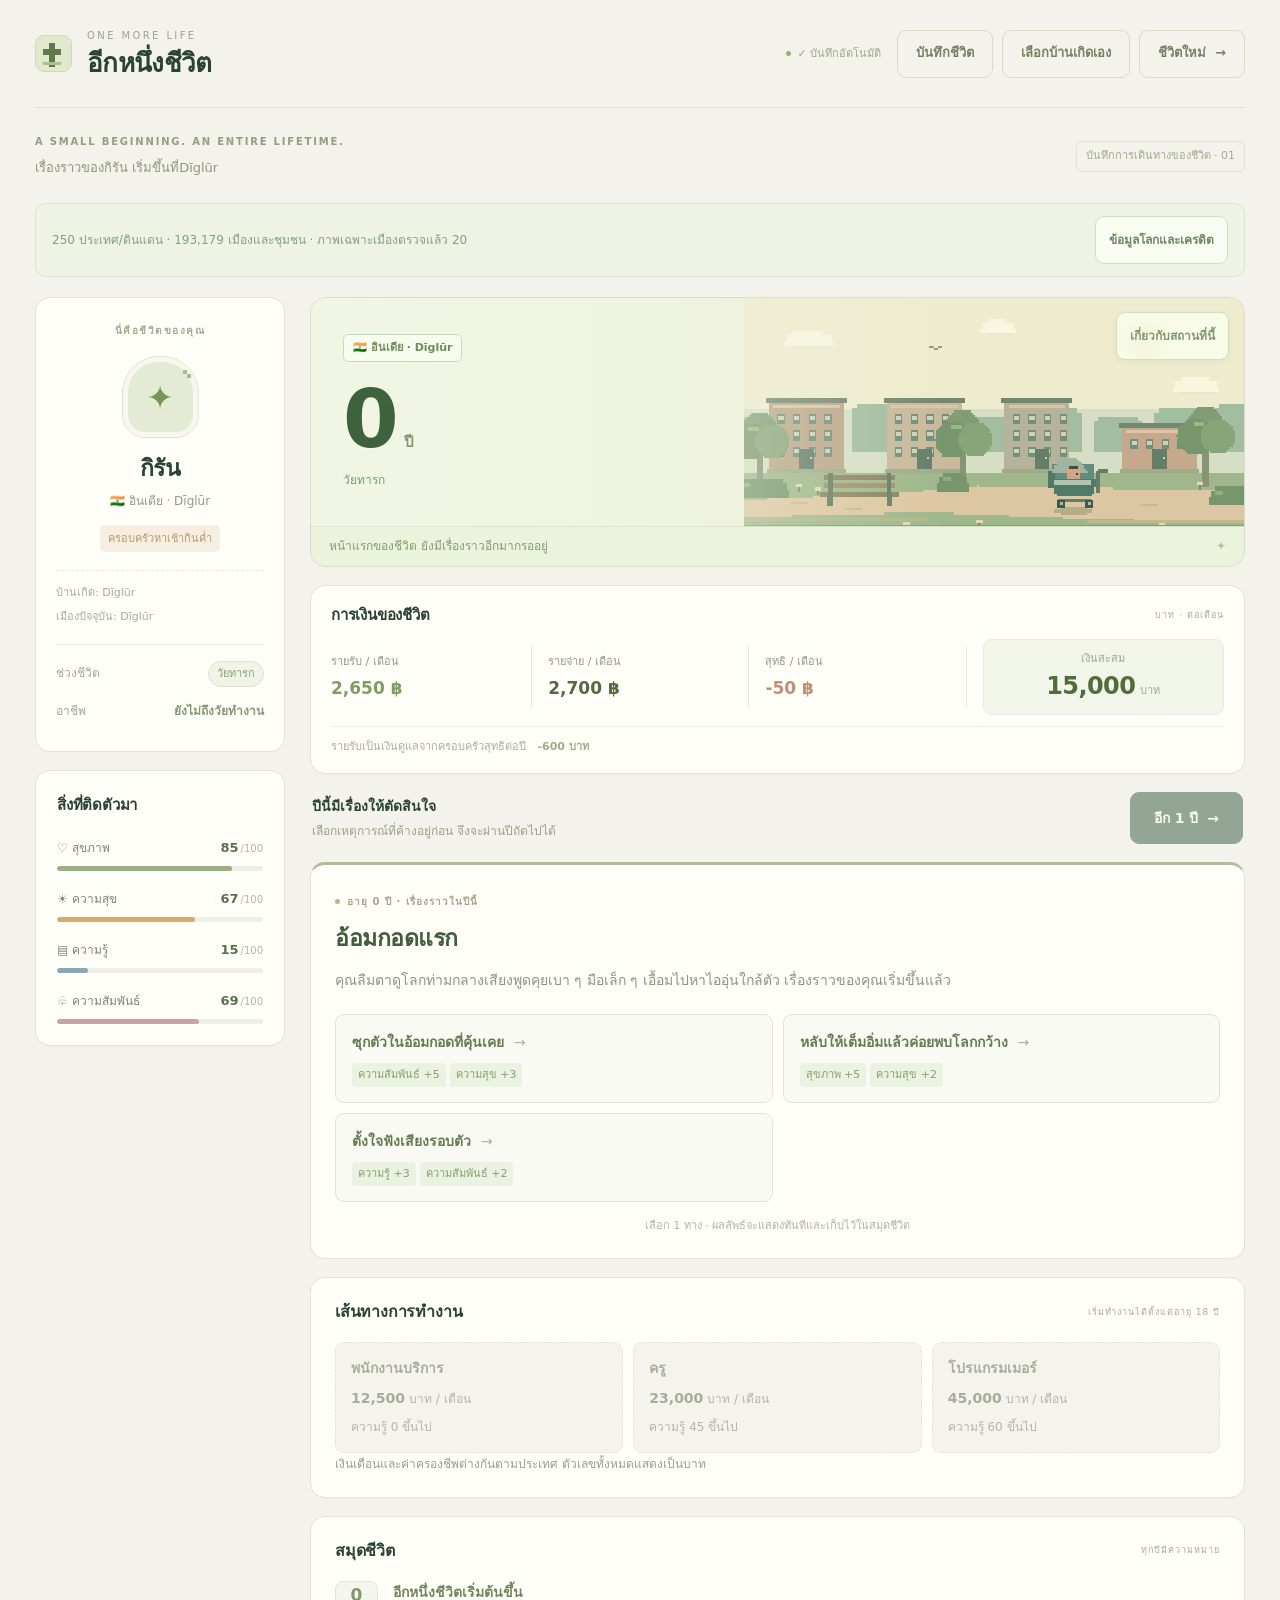
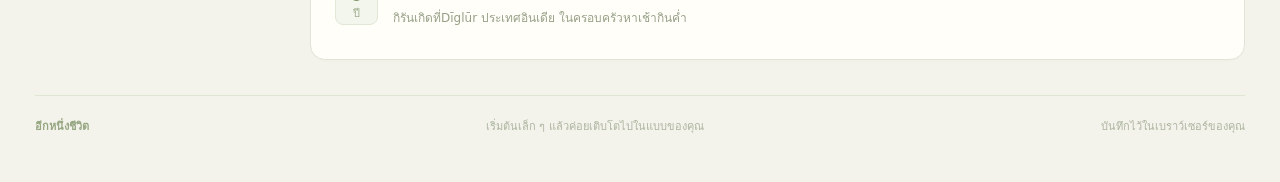
==== commit f3e90db8: "Publish playable Thai life game with 20 embedded city backgrounds Deploy the tested standalone game " ====
--- a/index.html
+++ b/index.html
@@ -1,82 +1,3052 @@
 <!DOCTYPE html>
 <html lang="th">
 <head>
-<meta charset="UTF-8">
-<meta name="viewport" content="width=device-width, initial-scale=1.0, maximum-scale=1.0, user-scalable=no">
-<meta name="theme-color" content="#2b2320">
-<title>วอลเลย์คลับ สตอรี่ · Volley Club Story</title>
-<link rel="icon" href="data:image/svg+xml,%3Csvg xmlns='http://www.w3.org/2000/svg' viewBox='0 0 100 100'%3E%3Ctext y='.9em' font-size='90'%3E%F0%9F%8F%90%3C/text%3E%3C/svg%3E">
-<link rel="stylesheet" href="css/style.css">
+  <meta charset="UTF-8">
+  <meta name="viewport" content="width=device-width, initial-scale=1">
+  <meta name="theme-color" content="#31594a">
+  <meta name="description" content="อีกหนึ่งชีวิต — เกมชีวิตภาษาไทย เริ่มต้นตั้งแต่เกิด เลือกทางเดินของคุณ และเก็บทุกความทรงจำไว้ในสมุดชีวิต">
+  <title>อีกหนึ่งชีวิต — เรื่องราวที่คุณเลือกเอง</title>
+  <style>
+/* อีกหนึ่งชีวิต — a warm paper journal around a small pixel world. */
+:root{
+  --al-bg:#f3f2eb;
+  --al-paper:#fffef9;
+  --al-ink:#294235;
+  --al-muted:#858e7e;
+  --al-green:#365b42;
+  --al-line:#e0e4d7;
+  --al-peach:#eac4a2;
+  --al-font:'Sarabun','Noto Sans Thai','Leelawadee UI','Segoe UI',system-ui,sans-serif;
+}
+*{box-sizing:border-box;-webkit-tap-highlight-color:transparent}
+html{min-height:100%;background:var(--al-bg)}
+body.another-life{min-height:100%;margin:0;background:var(--al-bg);color:var(--al-ink);font:14px/1.7 var(--al-font);overflow-x:hidden}
+button,input,select{font:inherit}
+button{touch-action:manipulation}
+button:disabled{cursor:not-allowed}
+button:focus-visible,input:focus-visible,select:focus-visible,a:focus-visible{outline:3px solid #bd945b;outline-offset:4px}
+button{cursor:pointer}
+[hidden]{display:none!important}
+h1,h2,h3,p{overflow-wrap:break-word}
+canvas{display:block;max-width:100%}
+#app.another-life-app{position:relative;width:100%;height:auto;min-height:100vh;min-height:100dvh;max-width:1280px;margin:0 auto;overflow:visible;box-shadow:none}
+.al-shell{width:100%;padding:0 35px 45px;margin:0 auto}
+.al-header{display:flex;align-items:center;justify-content:space-between;gap:24px;min-height:108px;border-bottom:1px solid #dce1d1}
+.al-brand{display:flex;align-items:center;gap:15px;min-width:0;color:inherit;text-decoration:none}
+.al-logo-mark{position:relative;width:37px;height:37px;flex-shrink:0;background:#e0e8ce;border:1px solid #cedabb;border-radius:9px;font-size:0}
+.al-logo-mark:before{content:'';position:absolute;left:13px;top:7px;width:6px;height:6px;background:#5f7a48;box-shadow:-6px 6px 0 #5f7a48,0 6px 0 #5f7a48,6px 6px 0 #5f7a48,0 12px 0 #5f7a48,0 18px 0 #5f7a48}
+.al-logo-mark:after{content:'';position:absolute;left:7px;bottom:6px;width:18px;height:3px;background:#adc28b}
+.al-brand h1{font-size:26px;line-height:1.4;font-weight:800;letter-spacing:-.7px;margin:0}
+.al-brand small{display:block;font-size:10px;color:#9aa58c;letter-spacing:2.4px;line-height:1.8;margin-top:2px}
+.al-header-actions{display:flex;gap:9px;align-items:center;flex-wrap:wrap;justify-content:flex-end}
+.al-save-note{font-size:11px;color:#9aaa8c;line-height:1.8;margin-right:7px}
+.al-save-note:not(:empty):before{content:'';display:inline-block;width:5px;height:5px;border-radius:50%;background:#95ae7b;margin-right:6px;vertical-align:middle}
+.al-button{display:inline-flex;align-items:center;justify-content:center;gap:9px;min-height:48px;padding:11px 18px;border:1px solid #d5ddc9;border-radius:9px;background:var(--al-paper);color:#687b56;font-size:13px;line-height:1.6;font-weight:700;text-decoration:none;transition:transform .17s,background .17s,border-color .17s,box-shadow .17s}
+.al-button:hover:not(:disabled){transform:translateY(-2px);border-color:#a0b28c;box-shadow:0 4px 10px #4f65400b}
+.al-button:active:not(:disabled){transform:translateY(0)}
+.al-primary{border-color:var(--al-green);background:var(--al-green);color:#fffdf3;box-shadow:0 4px 8px #35573f14}
+.al-primary:hover:not(:disabled){background:#284b34;border-color:#284b34;box-shadow:0 6px 12px #35573f22}
+.al-secondary{background:transparent;color:#748264}
+.al-secondary:hover:not(:disabled){background:#fffef8}
+.al-button:disabled{opacity:.5;box-shadow:none}
+.al-topline{display:flex;align-items:center;justify-content:space-between;gap:20px;padding:25px 0 24px}
+.al-eyebrow{display:block;font-size:10px;font-weight:700;line-height:1.8;letter-spacing:1.8px;color:#929e82;text-transform:uppercase;margin:0}
+.al-topline>p,.al-topline>div>p{font-size:13px;line-height:1.8;color:#8e9780;margin:5px 0 0}
+.al-topline h2{font-size:27px;line-height:1.5;letter-spacing:-.6px;margin:3px 0 0;font-weight:800}
+.al-topline>span{font-size:11px;color:#a2ab93;padding:5px 9px;border:1px solid #dfe5d3;border-radius:5px;white-space:nowrap}
+.al-board{display:grid;grid-template-columns:250px minmax(0,1fr);gap:25px;align-items:start}
+.al-sidebar,.al-main{display:flex;flex-direction:column;gap:18px;min-width:0}
+.al-card{min-width:0;border:1px solid var(--al-line);border-radius:15px;background:var(--al-paper);box-shadow:0 2px 0 #2e4b2c02;padding:21px}
+.al-card-heading{display:flex;justify-content:space-between;align-items:center;gap:12px;margin:0 0 17px}
+.al-card-heading h2,.al-card>h2{font-size:16px;line-height:1.6;font-weight:800;letter-spacing:-.2px;margin:0}
+.al-card-heading small{font-size:9px;color:#a3ad93;letter-spacing:1px;line-height:1.7;text-align:right}
+.al-profile{text-align:center;padding:24px 20px 21px}
+.al-profile>h2.al-eyebrow{font-size:10px;line-height:1.8;letter-spacing:1.5px;color:#a0ad8f;font-weight:600;margin:0 0 17px}
+.al-avatar-letter{display:flex;align-items:center;justify-content:center;position:relative;width:75px;height:80px;border:5px solid #f6f8ef;outline:1px solid #dde6cf;border-radius:36px 36px 22px 22px;background:#e3ebd4;color:#769657;font-size:33px;line-height:1;margin:0 auto 14px;font-weight:800}
+.al-avatar-letter:after{content:'';position:absolute;width:4px;height:4px;background:#a8bc8a;right:6px;top:8px;box-shadow:4px 4px 0 #a8bc8a}
+.al-character-name{font-size:23px;font-weight:800;line-height:1.5;letter-spacing:-.5px;margin:0 0 4px}
+.al-character-meta{font-size:12px;line-height:1.9;color:#919a83;margin:0 0 12px}
+.al-family-tag{display:inline-block;border-radius:5px;background:#f6eee1;color:#b79a70;font-size:11px;padding:4px 8px;line-height:1.8;margin:0 0 10px}
+.al-stage-pill{display:block;width:max-content;max-width:100%;margin:3px auto 0;padding:4px 10px;border:1px solid #dbe4cd;border-radius:20px;background:#f0f4e8;font-size:11px;line-height:1.8;color:#8ca173}
+.al-profile-divider{height:1px;background:#e9edde;margin:16px 0 9px}
+.al-character-detail{display:flex;align-items:center;justify-content:space-between;gap:10px;text-align:left;font-size:12px;line-height:1.8;color:#a0aa91;padding:7px 0}
+.al-character-detail b{font-size:12px;line-height:1.8;font-weight:600;color:#859873;text-align:right;max-width:67%}
+.al-character-detail .al-stage-pill{display:inline-block;width:auto;margin:0;padding:2px 8px;font-size:11px;font-weight:400;color:#8ca173}
+.al-stats .al-card-heading{margin-bottom:19px}
+.al-stats>h2.al-card-title{font-size:15px;line-height:1.8;margin:0 0 18px}
+#stats-content{display:flex;flex-direction:column;gap:17px}
+.al-stat{--al-stat-color:#9aaf82;min-width:0}
+.al-stat:nth-child(2){--al-stat-color:#d0ad77}
+.al-stat:nth-child(3){--al-stat-color:#87a8b6}
+.al-stat:nth-child(4){--al-stat-color:#c7a4a5}
+.al-stat label{display:flex;align-items:center;justify-content:space-between;gap:10px;font-size:12px;line-height:1.7;color:#7c896f;margin-bottom:7px}
+.al-stat b{font-size:13px;font-weight:700;color:#5b714b;font-variant-numeric:tabular-nums;white-space:nowrap}
+.al-stat b small{font-size:10px;font-weight:400;color:#aeb7a0;margin-left:2px}
+.al-meter{height:5px;background:#edf0e5;border-radius:10px;overflow:hidden}
+.al-meter i{display:block;width:var(--value,0%);max-width:100%;height:100%;border-radius:inherit;background:var(--al-stat-color);transition:width .4s ease}
+.al-finance{padding-bottom:18px}
+.al-finance .al-card-heading{margin-bottom:14px}
+.al-finance-row{display:flex;justify-content:space-between;align-items:center;gap:10px;min-height:39px;font-size:12px;color:#929b84;line-height:1.6}
+.al-finance-row b,.al-finance-row strong{font-size:13px;color:#536c43;font-weight:700;font-variant-numeric:tabular-nums;white-space:nowrap}
+.al-finance-row.al-negative strong,.al-finance-row .al-negative,.al-negative{color:#bd9277}
+.al-finance-row.al-positive strong,.al-finance-row .al-positive,.al-positive{color:#819d65}
+.al-finance-row.al-net,.al-finance-row.al-finance-net{border-top:1px dashed #e0e6d3;margin-top:5px;padding-top:9px;min-height:48px}
+.al-savings{display:flex;flex-direction:column;align-items:center;justify-content:center;padding:15px 10px;background:#f2f5e9;border:1px solid #e6ebda;border-radius:9px;margin-top:12px;font-size:11px;color:#9ca88a;text-align:center;gap:3px}
+.al-savings strong,.al-savings b{font-size:25px;line-height:1.4;font-weight:800;letter-spacing:-.6px;color:#526d3d;font-variant-numeric:tabular-nums}
+.al-savings small{font-size:11px;color:#a2ad94}
+.al-savings strong small{font-weight:400;letter-spacing:0;margin-left:5px}
+.al-finance-note{font-size:11px;line-height:1.8;color:#a9af9b;margin:13px 0 0;text-align:center}
+.al-finance-note b{color:#9cad87;font-weight:600}
+.al-last-finance{padding:10px 0 0;border-top:1px dashed #e5ead9;margin-top:12px;font-size:11px;line-height:1.9;color:#a5ae97}
+.al-last-finance summary{cursor:pointer;color:#92a37e;min-height:30px;padding:4px 0;outline-offset:3px}
+.al-last-finance p{font-size:11px;line-height:1.9;color:#a4ad96;margin:4px 0 0;padding-left:4px}
+.al-main>.al-finance{padding:17px 20px}
+.al-main>.al-finance .al-card-heading{margin-bottom:12px}
+.al-main>.al-finance .al-card-heading h2{font-size:15px}
+.al-main #finance-content{display:grid;grid-template-columns:repeat(3,minmax(0,1fr)) 1.2fr;gap:11px 16px;align-items:center}
+.al-main .al-finance-row{flex-direction:column;align-items:flex-start;justify-content:center;gap:5px;min-height:63px;padding:0 14px 0 0;border-right:1px solid #e8edde}
+.al-main .al-finance-row span{font-size:11px}
+.al-main .al-finance-row b{font-size:17px;line-height:1.5}
+.al-main .al-finance-row.al-finance-net{margin:0;border-top:0;padding-top:0}
+.al-main .al-savings{margin:0;padding:10px 8px;min-height:72px;gap:1px}
+.al-main .al-savings strong{font-size:24px;line-height:1.4}
+.al-main .al-finance-note{grid-column:1/-1;margin:0;padding-top:10px;border-top:1px solid #edf0e5;text-align:left}
+.al-main .al-finance-note br{display:none}
+.al-main .al-finance-note b{margin-left:8px}
+.al-main .al-last-finance{grid-column:1/-1;margin:0;padding-top:6px}
+.al-scene-card{position:relative;isolation:isolate;min-width:0;height:270px;overflow:hidden;border:1px solid #d6e0c9;border-radius:16px;background:#dce8d1;margin:0}
+#life-scene{position:absolute;inset:0 0 39px;width:100%;height:auto;margin:0;background:#edf0db}
+#life-canvas{width:100%;height:100%;object-fit:contain;object-position:right bottom;image-rendering:pixelated;image-rendering:crisp-edges}
+.al-scene-overlay{position:absolute;inset:0 0 39px;z-index:1;display:flex;flex-direction:column;align-items:flex-start;justify-content:center;padding:24px 32px;background:linear-gradient(90deg,rgba(240,246,227,.96) 0%,rgba(240,246,227,.86) 21%,rgba(240,246,227,.24) 51%,transparent 68%);pointer-events:none}
+.al-country-label{display:inline-flex;align-items:center;gap:6px;padding:4px 9px;background:#fafff4a6;border:1px solid #c9d9ba;border-radius:5px;font-size:11px;color:#718c5b;font-weight:700;line-height:1.7}
+.al-age-display{display:flex;align-items:baseline;gap:9px;font-size:75px;line-height:1.2;letter-spacing:-4px;color:#3f623e;font-weight:800;margin:10px 0 2px;font-variant-numeric:tabular-nums;text-shadow:0 2px 0 #f7f9ec66}
+.al-age-display strong,.al-age-display b{font-size:80px;font-weight:800;line-height:1.2}
+.al-age-display span,.al-age-display small{font-size:15px;font-weight:600;letter-spacing:0;color:#84996f}
+#scene-stage{font-size:12px;line-height:1.8;color:#82986d}
+.al-scene-caption{position:absolute;bottom:0;left:0;right:0;z-index:2;display:flex;align-items:center;justify-content:space-between;gap:12px;padding:10px 18px;border-top:1px solid #d1ddc399;background:#edf4dee8;font-size:12px;line-height:1.6;color:#869a74;max-width:none;margin:0}
+.al-scene-caption>span:last-child{color:#b3c39a}
+.al-year-bar{display:flex;justify-content:space-between;align-items:center;gap:20px;padding:0 2px;min-width:0}
+.al-year-bar h2{font-size:16px;line-height:1.7;letter-spacing:-.2px;margin:0;font-weight:800}
+.al-year-bar p{font-size:12px;line-height:1.8;color:#99a18d;margin:2px 0 0}
+.al-year-bar>span{font-size:12px;color:#98a08b;line-height:1.8}
+#advance-year{min-height:52px;padding:12px 23px;flex-shrink:0;font-size:14px}
+.al-event{border-top:3px solid #afbe97;padding:23px 24px}
+.al-event-label{display:inline-flex;align-items:center;gap:7px;font-size:10px;letter-spacing:1px;line-height:1.8;font-weight:700;color:#a7a588;text-transform:uppercase;margin:0 0 9px}
+.al-event-label:before{content:'';width:5px;height:5px;background:#b4b889;border-radius:50%}
+.al-event-title{font-size:23px;line-height:1.6;font-weight:800;letter-spacing:-.5px;color:#415c3e;margin:0 0 10px}
+.al-event-text{font-size:14px;line-height:1.95;color:#8b967e;margin:0 0 20px;white-space:pre-line}
+.al-choices{display:grid;grid-template-columns:repeat(2,minmax(0,1fr));gap:10px;margin-top:20px}
+.al-choice{position:relative;min-width:0;display:flex;flex-direction:column;align-items:flex-start;gap:8px;text-align:left;min-height:76px;padding:15px 16px;border:1px solid #dfe6d3;border-radius:9px;background:#f8faf3;color:#667c50;font-size:14px;line-height:1.8;font-weight:600;transition:background .17s,border-color .17s,transform .17s,box-shadow .17s}
+.al-choice:hover:not(:disabled){border-color:#a2b98a;background:#f0f5e6;transform:translateY(-2px);box-shadow:0 4px 8px #66854b08}
+.al-choice:disabled{border-style:dashed;background:#f3f3eb;color:#a5ab99}
+.al-choice:disabled .al-effects{opacity:.6}
+.al-choice-text{display:block;font-size:14px;font-weight:600;line-height:1.8}
+.al-choice-text>span{float:right;margin-left:10px;color:#a9b795;font-size:14px;font-weight:400}
+.al-choice-reason{display:block;font-size:11px;font-weight:400;color:#b0a085;line-height:1.8}
+.al-choice-salary{font-size:11px;font-weight:400;color:#91a979;line-height:1.8}
+.al-choice-hint{font-size:11px!important;line-height:1.8;color:#b0b59f;margin:14px 0 0;text-align:center}
+.al-effects{display:flex;align-items:center;flex-wrap:wrap;gap:4px;margin-top:auto}
+.al-effects>span{display:inline-block;max-width:100%;padding:3px 6px;border-radius:4px;background:#edf2e4;color:#8b9d76;font-size:11px;font-weight:400;line-height:1.6;white-space:normal}
+.al-effects>span.positive{background:#ecf2e1;color:#87a06b}
+.al-effects>span.negative{background:#f8eee3;color:#b69a7c}
+.al-event-status{font-size:12px;color:#9da68f;line-height:1.8;padding:13px 15px;background:#f3f6eb;border:1px solid #e5ebd8;border-radius:8px}
+.al-event-ready{font-size:12px;line-height:1.9;color:#9aa98a;padding:13px 15px;background:#f3f7eb;border:1px solid #e5ecda;border-radius:8px;margin-top:19px}
+.al-career{padding:21px 24px}
+.al-career>p,.al-career #career-content>p{font-size:12px;line-height:1.9;color:#97a087;margin:0}
+#career-content{display:block}
+.al-job-list{display:grid;grid-template-columns:repeat(3,minmax(0,1fr));gap:10px}
+#career-content>p{grid-column:1/-1}
+#career-content>.al-career-note{font-size:12px;line-height:1.9;color:#a3ac95;margin:14px 0 0}
+.al-job{display:flex;flex-direction:column;align-items:flex-start;gap:6px;min-width:0;min-height:108px;border:1px solid #dfe6d3;border-radius:9px;padding:14px 15px;background:#fafbf6;text-align:left;color:#6f8358;font-size:13px;line-height:1.7;transition:border-color .17s,background .17s,transform .17s}
+.al-job:hover:not(:disabled){border-color:#a9bc94;background:#f2f6e9;transform:translateY(-2px)}
+.al-job strong,.al-job b{font-size:14px;font-weight:700;line-height:1.7}
+.al-job span,.al-job small{font-size:12px;color:#98a385;font-weight:400;line-height:1.8}
+.al-job .al-job-income{font-size:14px;color:#789559;font-weight:700}
+.al-job.al-current{border-color:#a8be91;background:#edf3e3;box-shadow:inset 0 0 0 1px #a8be9122}
+.al-job:disabled:not(.al-current){border-style:dashed;background:#f4f4ec;box-shadow:none;color:#a7ad9c}
+.al-job:disabled:not(.al-current) span,.al-job:disabled:not(.al-current) small{color:#b2b6a6}
+.al-journal{padding:21px 24px}
+#journal-content{display:flex;flex-direction:column}
+.al-entry{position:relative;display:flex;gap:15px;min-width:0;padding:0 0 20px;margin-bottom:19px;border-bottom:1px dashed #e3e8d9}
+.al-entry:last-child{padding-bottom:0;margin-bottom:0;border-bottom:0}
+.al-entry-age{display:flex;flex-direction:column;align-items:center;justify-content:center;flex-shrink:0;width:43px;height:44px;padding:4px;border:1px solid #e1e8d5;border-radius:8px;background:#f3f6ec;color:#9fad8e;font-size:11px;line-height:1.3;text-align:center;font-variant-numeric:tabular-nums}
+.al-entry-age b,.al-entry-age strong{font-size:17px;font-weight:700;line-height:1.4;color:#81966a}
+.al-entry-content{min-width:0;flex:1}
+.al-entry-content h3{font-size:14px;color:#71855b;line-height:1.7;margin:0 0 3px;font-weight:700}
+.al-entry-content p{font-size:12px;color:#97a087;line-height:1.9;margin:0 0 8px}
+.al-entry-content>small{font-size:11px;color:#b0b6a3;line-height:1.8}
+.al-journal-empty{font-size:12px;color:#b0b8a1;line-height:1.9;padding:20px 0;margin:0;text-align:center}
+.al-entry .al-effects{margin-top:7px}
+.al-entry .al-effects>span{font-size:11px;padding:2px 5px}
+#journal-more{display:flex;min-height:44px;font-size:12px;width:100%;margin-top:20px;background:#fafbf5}
+.al-toast{position:fixed;bottom:24px;left:50%;z-index:90;max-width:min(90vw,520px);width:max-content;padding:12px 21px;border:1px solid #6a8459;background:#42623f;color:#fffef3;border-radius:10px;font-size:13px;line-height:1.8;text-align:center;box-shadow:0 6px 20px #35523226;opacity:0;transform:translate(-50%,15px);transition:opacity .2s,transform .2s;pointer-events:none}
+.al-toast.show{opacity:1;transform:translate(-50%,0)}
+.al-dialog{width:min(500px,calc(100vw - 36px));max-height:calc(100dvh - 40px);overflow-y:auto;padding:29px;border:1px solid #edf2e2;border-radius:17px;background:#fffef7;color:var(--al-ink);font:14px/1.8 var(--al-font);box-shadow:0 25px 80px #243b2d33}
+.al-dialog::backdrop{background:#29402d70;backdrop-filter:blur(5px)}
+.al-dialog h2{font-size:25px;line-height:1.6;font-weight:800;letter-spacing:-.6px;margin:0 0 11px;color:#425f39}
+.al-dialog p{font-size:14px;color:#929d82;line-height:1.9;margin:0 0 20px}
+.al-dialog>form{display:flex;flex-direction:column;gap:15px}
+.al-dialog label{display:flex;flex-direction:column;gap:7px;color:#7d8d6b;font-size:12px;font-weight:700;line-height:1.8}
+.al-dialog input,.al-dialog select{width:100%;min-width:0;min-height:48px;padding:11px 12px;border:1px solid #dce4cf;border-radius:8px;color:#5d7548;background:#f8faf3;font-size:14px;line-height:1.6}
+.al-dialog input::placeholder{color:#b1baa2}
+.al-dialog input:focus,.al-dialog select:focus{border-color:#a5b88d;box-shadow:0 0 0 3px #eaf0e0}
+.al-dialog .al-dialog-actions{display:flex;gap:9px;justify-content:flex-end;margin-top:20px}
+.al-dialog .al-dialog-actions .al-button{flex:1}
+.al-dialog form>.al-button{width:100%;margin-top:5px}
+.al-dialog small{font-size:11px;line-height:1.8;color:#a5ae96}
+#summary-dialog{text-align:center;width:min(570px,calc(100vw - 36px))}
+.al-summary-icon{font-size:58px;line-height:1.5;color:#a2b185;margin-bottom:10px}
+.al-summary-grid{display:grid;grid-template-columns:repeat(2,minmax(0,1fr));gap:9px;margin:22px 0}
+.al-summary-metric{min-width:0;padding:14px 9px;border:1px solid #e4eada;border-radius:9px;background:#f5f8ee;line-height:1.8;color:#a1ac91}
+.al-summary-metric strong{display:block;font-size:24px;line-height:1.5;font-weight:800;color:#6b8652;letter-spacing:-.4px;font-variant-numeric:tabular-nums}
+.al-summary-metric:nth-child(n+3) strong{font-size:17px;line-height:1.8;letter-spacing:0}
+.al-summary-metric span{display:block;font-size:11px}
+.al-summary-metric strong small{font-size:12px;font-weight:400;letter-spacing:0}
+#summary-content>h3{font-size:14px;color:#869b70;font-weight:600;line-height:1.8;margin:23px 0 5px;text-align:left}
+.al-summary-highlights{list-style:none;text-align:left;padding:0;margin:20px 0}
+.al-summary-highlights li{position:relative;padding:10px 0 10px 20px;border-bottom:1px dashed #e3e9d7;font-size:12px;line-height:1.9;color:#98a388}
+.al-summary-highlights li:last-child{border-bottom:0}
+.al-summary-highlights li>span{display:inline-block;min-width:44px;font-size:11px;color:#b1bba0;margin-right:8px}
+.al-summary-highlights li>b{font-weight:600;color:#95a482}
+.al-summary-highlights li:before{content:'';position:absolute;top:20px;left:2px;width:5px;height:5px;background:#b6c29e;border-radius:1px}
+#summary-dialog>.al-button{width:100%;margin-top:8px}
+.al-footer{display:flex;justify-content:space-between;align-items:center;gap:15px;border-top:1px solid #dfe5d3;margin-top:35px;padding-top:21px;color:#adb5a0;font-size:11px;line-height:1.8}
+.al-footer>span:first-child{font-weight:700;color:#95a681}
+.al-footer small{font-size:11px}
+@media(max-width:1100px){
+  .al-shell{padding:0 25px 35px}
+  .al-board{grid-template-columns:230px minmax(0,1fr);gap:20px}
+  .al-scene-overlay{padding:24px 27px}
+  .al-scene-caption{max-width:none}
+}
+@media(max-width:850px){
+  .al-shell{padding:0 20px 30px}
+  .al-board{grid-template-columns:205px minmax(0,1fr);gap:16px}
+  .al-card{padding:18px}
+  .al-event,.al-career,.al-journal{padding:20px}
+  .al-profile{padding:21px 16px}
+  .al-character-name{font-size:21px}
+  .al-main #finance-content{grid-template-columns:repeat(2,minmax(0,1fr))}
+  .al-main .al-finance-row:nth-child(2){border-right:0}
+  .al-scene-card{height:250px}
+  .al-scene-overlay{padding:22px}
+  .al-scene-caption{max-width:none;font-size:12px}
+  .al-age-display,.al-age-display strong,.al-age-display b{font-size:70px}
+  .al-choices{grid-template-columns:1fr}
+  .al-job-list{grid-template-columns:repeat(2,minmax(0,1fr))}
+  .al-choice{min-height:76px}
+  .al-year-bar{align-items:flex-start;gap:12px}
+  #advance-year{padding:11px 15px;font-size:13px}
+}
+@media(max-width:600px){
+  .al-shell{padding:0 17px 26px}
+  .al-header{min-height:0;flex-direction:column;align-items:flex-start;gap:16px;padding:22px 0 17px}
+  .al-brand{gap:12px}
+  .al-logo-mark{width:35px;height:35px;border-radius:8px}
+  .al-brand h1{font-size:25px;line-height:1.4}
+  .al-brand small{font-size:8px;letter-spacing:2.3px}
+  .al-header-actions{gap:8px;width:100%;justify-content:flex-start}
+  .al-save-note{order:3;width:100%;margin:0}
+  .al-save-note:empty{display:none}
+  .al-header-actions .al-button{min-height:46px;padding:9px 15px;font-size:12px}
+  .al-topline{padding:20px 0;gap:10px}
+  .al-topline h2{font-size:23px}
+  .al-topline>p,.al-topline>div>p{font-size:12px;line-height:1.8}
+  .al-eyebrow{font-size:9px;letter-spacing:1.6px}
+  .al-topline>span{display:none}
+  .al-board{display:flex;flex-direction:column;gap:15px}
+  .al-sidebar,.al-main{display:contents}
+  .al-board .al-card,.al-scene-card,.al-year-bar{width:100%;min-width:0}
+  .al-profile{order:0;text-align:left;padding:15px 16px}
+  .al-profile>h2.al-eyebrow{font-size:9px;letter-spacing:1.2px;margin-bottom:12px}
+  #profile-content{display:grid;grid-template-columns:55px minmax(0,1fr);column-gap:13px;align-items:center}
+  .al-avatar-letter{width:51px;height:58px;border-width:3px;border-radius:26px 26px 15px 15px;font-size:27px;margin:0;grid-column:1;grid-row:1/5;align-self:center}
+  .al-avatar-letter:after{right:4px;top:6px;width:3px;height:3px;box-shadow:3px 3px 0 #a8bc8a}
+  .al-character-name{grid-column:2;font-size:20px;line-height:1.5;margin:0}
+  .al-character-meta{grid-column:2;font-size:12px;line-height:1.8;margin:1px 0 5px}
+  .al-family-tag{grid-column:2;justify-self:start;font-size:11px;padding:2px 7px;margin:0 0 5px}
+  .al-stage-pill{grid-column:2;justify-self:start;font-size:11px;padding:2px 8px;margin:0}
+  .al-profile-divider{grid-column:1/-1;margin:12px 0 5px}
+  .al-character-detail{grid-column:1/-1;padding:5px 0;font-size:12px}
+  .al-scene-card{order:1;height:238px;border-radius:13px}
+  #life-canvas{object-fit:cover;object-position:center bottom}
+  .al-scene-overlay{padding:22px;background:linear-gradient(90deg,rgba(240,246,227,.94),rgba(240,246,227,.8) 27%,rgba(240,246,227,.2) 68%,transparent)}
+  .al-country-label{font-size:11px;padding:3px 8px}
+  .al-age-display,.al-age-display strong,.al-age-display b{font-size:68px;letter-spacing:-3px}
+  .al-age-display{gap:7px;margin:10px 0 1px}
+  .al-age-display span,.al-age-display small{font-size:14px;letter-spacing:0}
+  .al-scene-caption{max-width:none;font-size:11px;line-height:1.8;margin:0;padding:9px 14px}
+  .al-stats{order:2;padding:17px 18px}
+  .al-card-heading{margin-bottom:15px}
+  .al-card-heading h2,.al-card>h2{font-size:15px}
+  #stats-content{display:grid;grid-template-columns:repeat(2,minmax(0,1fr));gap:16px 23px}
+  .al-stat label{font-size:12px;margin-bottom:6px}
+  .al-stat b{font-size:12px}
+  .al-meter{height:4px}
+  .al-finance{order:3;padding:17px 18px}
+  .al-main>.al-finance{padding:17px 18px}
+  .al-main #finance-content{grid-template-columns:repeat(2,minmax(0,1fr));gap:11px 15px}
+  .al-main .al-finance-row{align-items:center;text-align:center;min-height:67px;padding:6px 7px;gap:5px}
+  .al-main .al-finance-row:nth-child(2){border-right:0}
+  .al-main .al-finance-row b{font-size:17px}
+  .al-main .al-finance-row.al-finance-net{padding:6px 7px}
+  .al-main .al-savings{min-height:73px;padding:9px 7px}
+  .al-main .al-savings strong{font-size:23px}
+  .al-main .al-finance-note{line-height:1.9}
+  .al-finance .al-card-heading{margin-bottom:9px}
+  .al-finance-row{min-height:35px;font-size:12px}
+  .al-finance-row b,.al-finance-row strong{font-size:13px}
+  .al-savings{padding:12px 10px;margin-top:11px;gap:2px}
+  .al-savings strong,.al-savings b{font-size:25px}
+  .al-finance-note{font-size:11px;margin-top:11px}
+  .al-year-bar{order:4;align-items:center;gap:10px;margin:5px 0}
+  .al-year-bar h2{font-size:14px}
+  .al-year-bar p,.al-year-bar>span{font-size:11px;line-height:1.8}
+  #advance-year{min-height:50px;padding:11px 17px;font-size:13px;border-radius:8px}
+  .al-event{order:5;padding:20px 18px;border-radius:13px}
+  .al-event-label{font-size:9px}
+  .al-event-title{font-size:22px;line-height:1.6;margin-bottom:9px}
+  .al-event-text{font-size:14px;line-height:1.95;margin-bottom:17px}
+  .al-choices{grid-template-columns:1fr;gap:9px;margin-top:18px}
+  .al-choice{padding:13px 14px;gap:7px;min-height:75px}
+  .al-choice-text{font-size:14px}
+  .al-effects>span{font-size:11px}
+  .al-choice-reason{font-size:11px}
+  .al-career{order:6;padding:19px 18px;border-radius:13px}
+  .al-job-list{grid-template-columns:1fr;gap:9px}
+  .al-job{padding:13px 14px;min-height:100px}
+  .al-journal{order:7;padding:19px 18px;border-radius:13px}
+  .al-entry{gap:11px;padding-bottom:17px;margin-bottom:17px}
+  .al-entry-age{width:38px;height:41px;font-size:10px}
+  .al-entry-age b,.al-entry-age strong{font-size:16px}
+  .al-entry-content h3{font-size:14px}
+  .al-entry-content p{font-size:12px;line-height:1.9}
+  .al-toast{bottom:18px;max-width:calc(100vw - 36px);padding:11px 16px;font-size:12px}
+  .al-dialog{padding:24px 21px;border-radius:14px}
+  .al-dialog h2{font-size:23px}
+  .al-dialog p{font-size:14px}
+  .al-dialog input,.al-dialog select{font-size:16px}
+  .al-dialog .al-dialog-actions{gap:8px}
+  .al-dialog .al-dialog-actions .al-button{padding:10px 12px;font-size:12px}
+  .al-summary-grid{gap:6px;margin:19px 0}
+  .al-summary-metric{padding:12px 5px}
+  .al-summary-metric strong{font-size:22px}
+  .al-summary-metric span{font-size:11px}
+  .al-summary-icon{font-size:49px}
+  .al-footer{flex-wrap:wrap;gap:7px 14px;font-size:11px;margin-top:27px;padding-top:17px}
+  .al-footer>span:nth-child(2){order:3;flex-basis:100%}
+  .al-footer small{margin-left:auto;font-size:10px}
+}
+@media(max-width:360px){
+  .al-shell{padding-left:13px;padding-right:13px}
+  .al-brand h1{font-size:24px}
+  .al-header-actions .al-button{padding:9px 12px}
+  .al-scene-overlay{padding:20px}
+  .al-scene-caption{max-width:none}
+  .al-stat label{font-size:11px}
+  .al-stat b{font-size:12px}
+  .al-year-bar{flex-direction:column;align-items:stretch;gap:10px}
+  #advance-year{width:100%}
+  .al-event-title{font-size:21px}
+}
+@media(prefers-reduced-motion:reduce){
+  html{scroll-behavior:auto}
+  *,*:before,*:after{animation:none!important;transition:none!important;scroll-behavior:auto!important}
+}
+
+/* World places, source notes, and recovery of existing journals. */
+.al-world-summary{display:flex;justify-content:space-between;align-items:center;gap:15px;padding:12px 16px;border:1px solid #dce5cf;border-radius:10px;background:#eef3e5;color:#8c9d78;margin:0 0 20px;font-size:12px;line-height:1.8}
+.al-world-summary p{font-size:12px;line-height:1.8;color:#96a586;margin:0}
+.al-world-summary strong,.al-world-summary b{font-weight:700;color:#7f9667}
+.al-world-summary .al-button{flex-shrink:0;min-height:48px;padding:9px 13px;font-size:12px;background:#f9fcf3}
+.al-world-note{font-size:12px;line-height:1.9;color:#a3ad96;margin:8px 0 16px}
+.al-location-actions{position:absolute;top:14px;right:15px;z-index:4;display:flex;gap:7px;pointer-events:auto}
+.al-location-actions .al-button,#about-place{min-height:48px;padding:9px 13px;font-size:12px;color:#829871;border-color:#d1ddc1;background:#f8fcebeb;box-shadow:0 2px 5px #536b4110;backdrop-filter:blur(4px);pointer-events:auto}
+.al-location-actions .al-button:hover,#about-place:hover{background:#fffef5;border-color:#abc191}
+.al-scene-overlay .al-country-label{display:block;max-width:calc(100% - 145px);overflow:hidden;text-overflow:ellipsis;white-space:nowrap}
+.al-location-snapshot{padding-top:9px;margin-top:8px;border-top:1px dashed #e3ead7;text-align:left;min-width:0}
+.al-location-snapshot>div{display:flex;align-items:flex-start;justify-content:space-between;gap:10px;padding:5px 0;min-width:0;line-height:1.8}
+.al-location-snapshot span,.al-location-snapshot small{font-size:11px;color:#a3af95;line-height:1.8}
+.al-location-snapshot b,.al-location-snapshot strong{max-width:68%;min-width:0;font-size:12px;font-weight:600;color:#8b9e78;line-height:1.8;text-align:right;overflow-wrap:anywhere}
+.al-location-snapshot p{font-size:12px;line-height:1.9;color:#96a58a;margin:4px 0}
+.al-location-snapshot>small{display:block;font-size:11px;line-height:1.9;margin:3px 0;overflow-wrap:anywhere}
+.al-loading-state{display:flex;flex-direction:column;align-items:center;justify-content:center;gap:12px;min-height:245px;padding:32px 24px;border:1px solid #e0e7d4;border-radius:14px;background:#fffef8;text-align:center;color:#9bab88;font-size:14px;line-height:1.9}
+.al-loading-state:before{content:'';width:8px;height:8px;background:#adc393;box-shadow:-8px 8px 0 #adc393,0 8px 0 #adc393,8px 8px 0 #adc393,0 16px 0 #adc393;margin:0 0 14px}
+.al-loading-state p{font-size:14px;line-height:1.9;margin:0;color:#9aa98a}
+.al-loading-state small{font-size:12px;line-height:1.8;color:#b0baa2}
+.al-place-dialog{width:min(670px,calc(100vw - 36px));max-height:90dvh;overscroll-behavior:contain;scrollbar-color:#c4d0b2 #fffef7;scrollbar-width:thin}
+.al-place-dialog>p,.al-place-dialog>form>p{font-size:13px;color:#9aaa87;line-height:1.9;margin-bottom:18px}
+.al-place-controls{display:grid;grid-template-columns:minmax(0,1fr) minmax(0,1.3fr);gap:13px;margin:18px 0 12px}
+.al-place-controls label{font-size:12px;line-height:1.8;min-width:0}
+.al-place-controls input,.al-place-controls select{width:100%;min-width:0;min-height:48px;font-size:14px}
+#birthplace-status{font-size:12px;line-height:1.8;color:#a3b08f;min-height:22px;margin:9px 0}
+#birthplace-results{display:flex;flex-direction:column;gap:7px;max-height:300px;min-height:62px;overflow-y:auto;overflow-x:hidden;overscroll-behavior:contain;padding:3px 5px 3px 3px;margin:0 -3px;scrollbar-width:thin;scrollbar-color:#c4d0b2 #f8faf2;scroll-padding:8px}
+.al-place-result{display:grid;grid-template-columns:minmax(0,1fr) auto;column-gap:14px;row-gap:3px;align-items:center;min-height:73px;width:100%;padding:12px 14px;border:1px solid #e1e8d6;border-radius:8px;background:#fafcf5;color:#82986a;text-align:left;line-height:1.8;transition:background .17s,border-color .17s}
+.al-place-result:hover{border-color:#adc595;background:#f0f6e5}
+.al-place-result[aria-selected=true],.al-place-result[aria-pressed=true],.al-place-result.is-selected,.al-place-result.selected{border-color:#a3bd89;background:#ebf3de;box-shadow:inset 0 0 0 1px #a3bd8922}
+.al-place-name{grid-column:1;font-size:14px;font-weight:700;line-height:1.8;color:#7d9566;min-width:0;overflow-wrap:anywhere}
+.al-place-region{grid-column:1;font-size:12px;line-height:1.8;font-weight:400;color:#a7b295;min-width:0;overflow-wrap:anywhere}
+.al-place-coordinates{grid-column:2;grid-row:1/3;font-size:11px;line-height:1.8;font-weight:400;white-space:nowrap;color:#b0b99f;font-variant-numeric:tabular-nums}
+.al-place-selection{min-height:61px;padding:11px 14px;border:1px solid #dfe9d0;border-radius:8px;background:#f0f6e5;font-size:12px;line-height:1.9;color:#96aa7e;margin:15px 0 0;overflow-wrap:anywhere}
+.al-place-selection b,.al-place-selection strong{font-weight:700;color:#7f9966}
+.al-place-selection small{display:block;color:#a9b797;font-size:11px;line-height:1.8}
+#birthplace-confirm{min-width:145px}
+#place-about-dialog,#coverage-dialog,#save-recovery-dialog{max-height:90dvh;overscroll-behavior:contain}
+#place-about-dialog{width:min(680px,calc(100vw - 36px))}
+.al-place-details{min-width:0}
+.al-place-details h3{font-size:14px;line-height:1.8;color:#8da077;margin:23px 0 11px;font-weight:700}
+.al-place-details dl{display:grid;grid-template-columns:minmax(100px,.7fr) minmax(0,2fr);column-gap:18px;row-gap:0;margin:14px 0 20px}
+.al-place-details dt,.al-place-details dd{font-size:12px;line-height:1.9;padding:9px 0;border-bottom:1px dashed #e4ebd9}
+.al-place-details dt{color:#abb69b;font-weight:400;min-width:0}
+.al-place-details dd{margin:0;color:#8fa37c;min-width:0;overflow-wrap:anywhere}
+.al-place-details a,.al-place-license a,.al-world-note a,#coverage-dialog a{color:#87a06c;text-decoration:underline;text-underline-offset:3px;overflow-wrap:anywhere}
+.al-place-details a:hover,.al-place-license a:hover,#coverage-dialog a:hover{color:#5b7b42}
+.al-place-license{padding:13px 15px;border:1px solid #e5ebda;border-radius:8px;background:#f6f9ee;font-size:12px;line-height:1.9;color:#a0ae8f;margin:15px 0;overflow-wrap:anywhere}
+.al-place-license p{font-size:12px;line-height:1.9;color:#a0ae8f;margin:0 0 8px}
+.al-place-license p:last-child{margin-bottom:0}
+.al-fallback-notice{border-left:3px solid #d1c296;background:#f8f4e7;padding:12px 14px;border-radius:0 7px 7px 0;color:#b1a484;font-size:12px;line-height:1.9;margin:15px 0}
+#coverage-dialog{width:min(600px,calc(100vw - 36px))}
+#place-about-content>h3,#coverage-content>h3{font-size:14px;font-weight:700;line-height:1.8;color:#8da078;margin:24px 0 11px}
+#world-summary-text{min-width:0;font-size:12px;line-height:1.9;overflow-wrap:anywhere}
+.al-world-summary #world-coverage{min-height:48px;width:auto}
+.al-coverage-grid{display:grid;grid-template-columns:repeat(2,minmax(0,1fr));gap:9px;margin:19px 0}
+.al-coverage-grid>div{display:flex;flex-direction:column;justify-content:center;min-width:0;gap:3px;padding:14px 15px;border:1px solid #e1e9d4;border-radius:8px;background:#f4f8eb}
+.al-coverage-grid strong,.al-coverage-grid b{font-size:24px;font-weight:800;line-height:1.5;color:#88a16d;letter-spacing:-.3px;font-variant-numeric:tabular-nums}
+.al-coverage-grid span,.al-coverage-grid small{font-size:12px;line-height:1.8;color:#a7b295}
+.al-scenes-queue{padding:14px 15px;border:1px solid #e3e9d7;border-radius:8px;background:#fafbf5;font-size:12px;line-height:1.9;color:#a1ad91;margin:16px 0}
+.al-scenes-queue summary{cursor:pointer;min-height:35px;padding:5px 0;color:#91a57b;font-size:13px;font-weight:600;line-height:1.9}
+.al-scenes-queue ul,.al-scenes-queue ol{padding:0;list-style:none;margin:11px 0 0}
+.al-scenes-queue li{display:flex;align-items:flex-start;justify-content:space-between;gap:12px;padding:9px 0;border-bottom:1px dashed #e5eadc;font-size:12px;line-height:1.9;min-width:0}
+.al-scenes-queue li:last-child{border-bottom:0;padding-bottom:0}
+.al-scenes-queue li>span:first-child{min-width:0;overflow-wrap:anywhere}
+.al-scenes-queue .queued,.al-scene-queued,.al-queue-badge,.al-scenes-queue [data-status=queued]{display:inline-flex;flex-shrink:0;align-items:center;justify-content:center;max-width:55%;padding:3px 7px;border:1px solid #e6ddc1;border-radius:5px;background:#f5efdf;font-size:10px;line-height:1.7;font-weight:400;color:#b5a37d}
+.al-recovery-actions{display:flex;flex-direction:column;gap:9px;margin-top:21px}
+.al-recovery-actions .al-button{width:100%;min-height:48px;font-size:13px}
+.al-recovery-actions>label.al-button{display:flex;flex-direction:row;align-items:center;justify-content:center;cursor:pointer;font-weight:700}
+#save-recovery-dialog{width:min(530px,calc(100vw - 36px))}
+#save-recovery-dialog h2{font-size:24px;line-height:1.6;color:#879d70}
+#save-recovery-dialog p{font-size:14px;line-height:1.95;color:#a1ad92}
+#recovery-status{font-size:12px;line-height:1.9;color:#9eac8c;margin:15px 0 0;padding:11px 13px;border:1px solid #e2ead6;border-radius:7px;background:#f5f8ed;overflow-wrap:anywhere}
+#recovery-status:empty{display:none}
+@media(max-width:600px){
+  .al-world-summary{flex-direction:column;align-items:flex-start;gap:11px;padding:12px 14px;margin-bottom:16px;font-size:12px}
+  .al-world-summary .al-button{min-height:48px;width:100%;font-size:12px}
+  .al-world-note{font-size:12px;line-height:1.9}
+  .al-header-actions #choose-birthplace{font-size:12px;padding:9px 12px}
+  .al-location-actions{top:12px;right:12px}
+  .al-location-actions .al-button,#about-place{min-height:48px;padding:9px 10px;font-size:11px}
+  .al-location-snapshot{grid-column:1/-1;margin-top:6px;padding-top:9px}
+  .al-location-snapshot>div{padding:4px 0}
+  .al-loading-state{min-height:220px;padding:27px 20px}
+  .al-place-dialog{padding:23px 19px;max-height:90dvh}
+  .al-place-controls{grid-template-columns:1fr;gap:12px;margin:17px 0 11px}
+  .al-place-controls input,.al-place-controls select{font-size:16px;min-height:48px}
+  #birthplace-results{max-height:290px;gap:7px}
+  .al-place-result{grid-template-columns:minmax(0,1fr);gap:2px;padding:12px 13px;min-height:88px}
+  .al-place-name{font-size:14px}
+  .al-place-region{font-size:12px}
+  .al-place-coordinates{grid-column:1;grid-row:auto;font-size:11px;white-space:normal}
+  .al-place-selection{padding:11px 12px;font-size:12px}
+  #birthplace-confirm{min-width:0}
+  #birthplace-dialog .al-dialog-actions{flex-direction:column-reverse;gap:8px}
+  #birthplace-dialog .al-dialog-actions .al-button{width:100%;min-height:48px;font-size:13px}
+  .al-place-details dl{grid-template-columns:minmax(83px,.7fr) minmax(0,1.6fr);column-gap:13px;margin:11px 0 17px}
+  .al-place-details dt,.al-place-details dd{font-size:12px;line-height:1.9;padding:9px 0}
+  .al-place-details h3{font-size:14px}
+  .al-place-license{padding:12px;font-size:12px;line-height:1.9}
+  .al-coverage-grid{gap:8px;margin:17px 0}
+  .al-coverage-grid>div{padding:12px}
+  .al-coverage-grid strong,.al-coverage-grid b{font-size:22px}
+  .al-coverage-grid span,.al-coverage-grid small{font-size:12px}
+  .al-scenes-queue{padding:12px;font-size:12px}
+  .al-scenes-queue li{gap:9px}
+  .al-scenes-queue .queued,.al-scene-queued,.al-queue-badge,.al-scenes-queue [data-status=queued]{font-size:10px;max-width:49%}
+  #save-recovery-dialog h2{font-size:23px}
+}
+
+</style>
+  <link rel="icon" href="data:image/svg+xml,%3Csvg xmlns='http://www.w3.org/2000/svg' viewBox='0 0 32 32'%3E%3Cpath fill='%2331594a' d='M12 0h8v12h12v8H20v12h-8V20H0v-8h12z'/%3E%3C/svg%3E">
 </head>
-<body>
-<div id="app">
-
-  <!-- ===== หน้าไตเติล ===== -->
-  <div id="titleScreen" class="title-screen">
-    <div class="title-inner">
-      <canvas id="titleCanvas" width="192" height="120" aria-hidden="true"></canvas>
-      <h1 class="game-logo"><span>วอลเลย์คลับ</span><em>สตอรี่</em></h1>
-      <p class="tagline">ปั้นสโมสรวอลเลย์บอลเล็กๆ สู่แชมป์ระดับโลก!</p>
-      <div class="title-buttons">
-        <button id="btnContinue" class="btn big" hidden>▶ เล่นต่อ</button>
-        <button id="btnNewGame" class="btn big alt">✦ เริ่มเกมใหม่</button>
-      </div>
-      <p class="title-credit">สไตล์เกมจำลองบริหารทีม · เล่นออฟไลน์ได้ 100%</p>
-    </div>
-  </div>
-
-  <!-- ===== ตัวเกมหลัก ===== -->
-  <div id="gameRoot" hidden>
-    <header id="topbar">
-      <div class="tb-club" id="tbClub">🏐 สโมสร</div>
-      <div class="tb-stats">
-        <span id="tbDate" title="วันที่">📅 ปี 1 ด.1 สป.1</span>
-        <span id="tbMoney" title="เงินสโมสร">💰 0</span>
-        <span id="tbFans" title="แฟนคลับ">💛 0</span>
+<body class="another-life">
+<div id="app" class="another-life-app">
+  <div class="al-shell">
+    <header class="al-header">
+      <a class="al-brand" href="#" aria-label="อีกหนึ่งชีวิต หน้าหลัก">
+        <span class="al-logo-mark" aria-hidden="true">✳</span>
+        <span><small>ONE MORE LIFE</small><h1>อีกหนึ่งชีวิต</h1></span>
+      </a>
+      <div class="al-header-actions">
+        <span id="save-status" class="al-save-note" role="status"></span>
+        <button type="button" id="save-life" class="al-button al-secondary">บันทึกชีวิต</button>
+        <button type="button" id="choose-birthplace" class="al-button al-secondary">เลือกบ้านเกิดเอง</button>
+        <button type="button" id="new-life" class="al-button al-secondary">ชีวิตใหม่ <span aria-hidden="true">→</span></button>
       </div>
     </header>
-
-    <main id="screen"></main>
-
-    <nav id="tabs">
-      <button data-tab="home" class="tab on">🏠<span>หลัก</span></button>
-      <button data-tab="team" class="tab">👥<span>ทีม</span></button>
-      <button data-tab="club" class="tab">🏟️<span>สโมสร</span></button>
-      <button data-tab="honor" class="tab">🏆<span>เกียรติยศ</span></button>
-      <button data-tab="system" class="tab">⚙️<span>ระบบ</span></button>
-    </nav>
+    <div class="al-topline"><div><span class="al-eyebrow">A SMALL BEGINNING. AN ENTIRE LIFETIME.</span><p id="life-greeting">ทุกชีวิตมีเรื่องราวของตัวเอง</p></div><span class="al-edition">บันทึกการเดินทางของชีวิต · 01</span></div>
+    <div class="al-world-summary"><span id="world-summary-text"></span><button type="button" id="world-coverage" class="al-button al-secondary">ข้อมูลโลกและเครดิต</button></div>
+    <div class="al-board">
+      <aside class="al-sidebar" aria-label="ข้อมูลและค่าสถานะของคุณ">
+        <section class="al-card al-profile" aria-labelledby="profile-heading">
+          <h2 id="profile-heading" class="al-eyebrow">นี่คือชีวิตของคุณ</h2>
+          <div id="profile-content"></div>
+        </section>
+        <section class="al-card al-stats" aria-labelledby="stats-heading">
+          <h2 id="stats-heading" class="al-card-title">สิ่งที่ติดตัวมา</h2>
+          <div id="stats-content"></div>
+        </section>
+
+      </aside>
+      <main class="al-main">
+        <section class="al-scene-card" aria-label="ฉากชีวิต">
+          <figure id="life-scene"><canvas id="life-canvas" width="480" height="220" role="img" aria-label="ภาพพิกเซลแสดงประเทศและช่วงวัยของตัวละคร"></canvas></figure>
+          <div class="al-scene-overlay"><span class="al-country-label" id="scene-country"></span><div class="al-age-display"><b id="scene-age">0</b><span>ปี</span></div><span id="scene-stage"></span></div>
+          <div class="al-scene-caption"><span id="scene-caption"></span><span aria-hidden="true">✦</span></div>
+          <div class="al-location-actions"><button type="button" id="about-place" class="al-button al-secondary">เกี่ยวกับสถานที่นี้</button></div>
+        </section>
+        <section class="al-card al-finance" aria-labelledby="finance-heading">
+          <div class="al-card-heading"><h2 id="finance-heading">การเงินของชีวิต</h2><small>บาท · ต่อเดือน</small></div>
+          <div id="finance-content"></div>
+        </section>
+        <section class="al-year-bar" aria-label="การเดินเวลา"><div><strong id="year-title">หน้าแรกของชีวิต</strong><p id="year-note">เลือกเหตุการณ์ด้านล่าง แล้วค่อยก้าวสู่ปีถัดไป</p></div><button type="button" id="advance-year" class="al-button al-primary">อีก 1 ปี <span aria-hidden="true">→</span></button></section>
+        <section class="al-card al-event" aria-live="polite" aria-labelledby="event-heading"><div id="event-content"><h2 id="event-heading">เรื่องราวกำลังเริ่มต้น</h2></div></section>
+        <section class="al-card al-career" aria-labelledby="career-heading"><div class="al-card-heading"><h2 id="career-heading">เส้นทางการทำงาน</h2><small id="career-status"></small></div><div id="career-content"></div></section>
+        <section class="al-card al-journal" aria-labelledby="journal-heading"><div class="al-card-heading"><h2 id="journal-heading">สมุดชีวิต</h2><small>ทุกปีมีความหมาย</small></div><div id="journal-content"></div><button type="button" id="journal-more" class="al-button al-secondary" hidden>เปิดอ่านหน้าก่อน ๆ ↓</button></section>
+      </main>
+    </div>
+    <footer class="al-footer"><span>อีกหนึ่งชีวิต</span><span>เริ่มต้นเล็ก ๆ แล้วค่อยเติบโตไปในแบบของคุณ</span><small>บันทึกไว้ในเบราว์เซอร์ของคุณ</small></footer>
   </div>
-
-  <!-- ===== หน้าจอแข่งขัน ===== -->
-  <div id="matchOverlay" hidden>
-    <div class="match-frame">
-      <div id="matchHeader">
-        <div class="mh-team left"><span id="mhHomeName">ทีมเรา</span><b id="mhHomeScore">0</b></div>
-        <div class="mh-mid" id="mhLabel">นัดกระชับมิตร</div>
-        <div class="mh-team right"><b id="mhAwayScore">0</b><span id="mhAwayName">คู่แข่ง</span></div>
-      </div>
-      <canvas id="matchCanvas" width="384" height="216"></canvas>
-      <div id="matchComment">🏐 ...</div>
-      <div id="matchControls">
-        <button id="btnSpeed" class="btn small">⏩ x1</button>
-        <button id="btnSkip" class="btn small alt">⏭ ข้ามไปดูผล</button>
-      </div>
-    </div>
-  </div>
-
-  <!-- ===== โมดัล ===== -->
-  <div id="modalWrap" hidden>
-    <div id="modalBox"></div>
-  </div>
-
-  <div id="toasts"></div>
 </div>
-
-<script src="js/data.js"></script>
-<script src="js/sound.js"></script>
-<script src="js/sprites.js"></script>
-<script src="js/game.js"></script>
-<script src="js/match.js"></script>
-<script src="js/ui.js"></script>
+<dialog id="new-life-dialog" class="al-dialog" aria-labelledby="new-life-title"><form method="dialog"><span class="al-eyebrow">A NEW BEGINNING</span><h2 id="new-life-title">เริ่มอีกหนึ่งชีวิตไหม?</h2><p>ชื่อ บ้านเกิด และครอบครัวจะถูกสุ่มใหม่ บันทึกชีวิตปัจจุบันจะถูกแทนที่</p><p>สุ่มประเทศตามสัดส่วนประชากรในชุดข้อมูล แล้วสุ่มเมืองในประเทศนั้น โอกาสแต่ละประเทศ = ประชากรประเทศ ÷ ประชากรรวมของประเทศที่สุ่มได้ × 100 ดูเปอร์เซ็นต์และแหล่งข้อมูลได้ที่ “ข้อมูลโลกและเครดิต”</p><div class="al-dialog-actions"><button class="al-button al-secondary" value="cancel">อยู่กับชีวิตนี้ต่อ</button><button class="al-button al-primary" value="new">สุ่มชีวิตใหม่</button></div></form></dialog>
+<dialog id="birthplace-dialog" class="al-dialog al-place-dialog" aria-labelledby="birthplace-title">
+  <span class="al-eyebrow">FIND YOUR BEGINNING</span><h2 id="birthplace-title">เลือกบ้านเกิดเอง</h2><p>เลือกประเทศ แล้วค้นหาชื่อเมือง ชื่อท้องถิ่น หรือชื่อภาษาอังกฤษ ตรวจรัฐหรือจังหวัดก่อนเลือกเมืองชื่อซ้ำ</p>
+  <div class="al-place-controls"><label for="birthplace-ready">เมืองที่มีภาพพร้อมใช้<select id="birthplace-ready"><option value="">เลือกชมรายชื่อเมืองที่มีภาพแล้ว</option></select></label></div>
+  <div class="al-place-controls"><label for="birthplace-country">ประเทศ / ดินแดน<select id="birthplace-country"></select></label><label for="birthplace-search">เมืองหรือชุมชน<input id="birthplace-search" type="search" placeholder="เช่น เชียงใหม่, Kyoto, Portland" autocomplete="off"></label></div>
+  <p id="birthplace-status" role="status"></p><div id="birthplace-results" aria-label="ผลค้นหาสถานที่"></div><div id="birthplace-selected" class="al-place-selection" hidden></div>
+  <p>การยืนยันจะเริ่มชีวิตใหม่ในเมืองที่เลือกและแทนที่ชีวิตปัจจุบัน ยังไม่มีการย้ายเมืองระหว่างชีวิต</p><div class="al-dialog-actions"><button type="button" id="birthplace-cancel" class="al-button al-secondary">ยกเลิก</button><button type="button" id="birthplace-confirm" class="al-button al-primary" disabled>เริ่มชีวิตที่นี่</button></div>
+</dialog>
+<dialog id="place-about-dialog" class="al-dialog al-place-dialog" aria-labelledby="place-about-title"><div id="place-about-content"></div><form method="dialog"><button class="al-button al-secondary">กลับไปใช้ชีวิต</button></form></dialog>
+<dialog id="coverage-dialog" class="al-dialog al-place-dialog" aria-labelledby="coverage-title"><div id="coverage-content"></div><form method="dialog"><button class="al-button al-secondary">ปิดข้อมูลโลก</button></form></dialog>
+<dialog id="save-recovery-dialog" class="al-dialog" aria-labelledby="save-recovery-title"><span class="al-eyebrow">YOUR STORY IS STILL HERE</span><h2 id="save-recovery-title">เก็บบันทึกเดิมไว้ก่อน</h2><p>ข้อมูลชีวิตเดิมยังอ่านต่อไม่ได้ เกมยังไม่สร้างชีวิตใหม่หรือเขียนทับเซฟนี้ คุณดาวน์โหลดต้นฉบับไว้กู้คืน หรือนำเข้าไฟล์ที่แก้ไขแล้วได้</p><div class="al-recovery-actions"><button type="button" id="recovery-export" class="al-button al-primary">ดาวน์โหลดเซฟเดิม</button><button type="button" id="recovery-import-button" class="al-button al-secondary">นำเข้าไฟล์เซฟ</button><input id="recovery-import" type="file" accept="application/json,.json" hidden><button type="button" id="recovery-new" class="al-button al-secondary">เก็บสำรองแล้วเริ่มชีวิตใหม่</button></div><p id="recovery-status" role="status"></p></dialog>
+<dialog id="summary-dialog" class="al-dialog al-summary-dialog" aria-labelledby="summary-title"><div id="summary-content"></div><div class="al-dialog-actions"><button type="button" id="summary-close" class="al-button al-secondary">อ่านสมุดชีวิต</button><button type="button" id="summary-new" class="al-button al-primary">เริ่มอีกหนึ่งชีวิต</button></div></dialog>
+<div id="life-toast" class="al-toast" role="status" aria-live="polite"></div>
+
+
+
+
+
+
+
+
+
+
+<script type="application/json" id="world-embedded-data">{"version":"geonames-cities500-2023-03-v1","encoding":"gzip+base64","countries":{"ad":"H4sIAAAAAAACA6WWzY7TPBSG91xFdDZsktb/[base64]/c30Jp79hcUMczFYHp4vgyNHqxfeBNi1IXTxVvrnIYStNm0Hg9JaIIZ4iN5ODSl35XgdNd2/SBlZMaRlKoEF/z68BLPOMFIHRN+G/Xq6nIJJWzDth8CDDUkiFFUwiaY9mNrzcWQfoIIGmqIKOzKCSaEOM6YnE3FKjXaGZsmeeojz52uWvl1iEb7r1NEZEREGWYTRBcZEeY1pyMiVFcYVZifIBK1yIhWvtGb7SQLvcdyqxr5p0yy3H+NzvOPCRn7x3v/REz6pwqPuuy19l3xonftz++FscXlzx+x1QfNyq9dmz7dV+m9KNxqxsjiiJwH3p/JE8AElSRLAFOYqDMSUCNCxvy0wrgipzoSU5J3pC5e6pS0nwZiR6DLo3JUR8bUqA8xq+kZGJJg/MA2xOSXrzuMpfatc2GSgRwZ7mQjACFF7l9JLs7wT4kiD21DIevM/6toWj9tnx/tH1Qj91wMo5CtAYrP6SKKhHiw/VH6r3QamtzpYqmTfuw2YETKDENSKvAERr6eqZjcZUhUSJ1oIo5VfuPE1ift/mUQJEE8n+eacfp3BMyGeuWFQBXCFVGn1hnPC7FyxRsdOxsfPQlS8XwjCU4FOYMA8YlJIMNCOnFF0lqpvAivgzO2f7x9Ude5fSGF+rt9gSbcy717cWqdstEF//TCmZD+bZlShUe/KaQ+A4ErNp4CWSG2b6EPuyf/A097tFCWCgAA","ae":"H4sIAAAAAAACA62Yy47bNhSG930Kg5tuJA3P4d07ZaZBgyRAmjQo0qJAaUseayJLri5xJ4MBmrforouuir5AHyB5kPZJCk3mZpG2ZU8Bb2xSND+f//[base64]/hgNInZ77t4+K6e22/lJO7EZCYhNFlkBHfi0TLo16c3M20mXAcltkzVtN44iokqhCEheFqfXHwoRMWpQ3f20n9d68eJZTAKyLJdtt0JXLcaVZpQGZFEm2SxLk7j7qZEihlSGwMll4Nm/VNjb/6u5rc7s3Esg7whupvUZGFNM9Rk4IJUDGAAVV9y4DCykGKLyMxjo1yDOR3FWjI6z5tzLAXcc8aQdncztpF8NHoEB6ZAoSYWPpAeiuVRc7cshdZ/jdnMHU3ABoNcpeMSMND6K4x6GpIwb9EqKhXQTButLKj5b2C3VwHsc3UxHU5yCcjWltNIDNMUNpUw4DGBCKkI0XgagivcYXtp6FOejp3ObLex8M4y4g1l/xKFS2gjWpzKc4RCzCzCceaG6lwcKkHKkou+U521tZ7MNdh8kMCa0YX2BcY1S7bYJcsY4uPqCkOqNNtFKu3Z/3J7ZrNpWGH4HczPZKQmA7LZzn0VGjEP34c6aaCkA99GZpkIJAT2Yp3ObZzM7H8UPzC+OQjvOl1QMSC/BFPeS6BDlBnEpDqrvmTSdjf6/4nCuTL84yJXkA4iQAd2nNtd26SfZI1tkoze2fmBpGDXKLQ0aPgSFcqP3jDOhaQ/ke3ueJvtTXM3EezPhflcT593MWWV7wCySgoNcB2aRogJxN7BkXHt9BTREf1tDhenn9+vFopPiN+3KbusM1B3N2hOOGoXkyklvIQQM6dUk+rqDLUjXBpNu8L2a28Xb+TZvDVOkQekoUlHVOW5ngUDtZy40II10c29VjR7bt28/fiiux74qTvOsnq+N2uLw1hS6w9VJdzOAkVOpPP0cveqtqf+gQtbP9pNsMrGjOA9vQ+7QMBQGuXTCUIIa0JwySj33BOBdvANuYjGbWL7O6uJgDglGCIdDoYEB3YNkRng5eIiw4b6jneahGr1sV/a8fsBNASj2zIORYoNuCih8xdhxUXDauDiZd3s7Tw71BmoN2I8zrUEM6eIoSLEfAqAyTif63p5X2b+//uaY/3rop0MrxCLgrC8zFimtB6gM/G5hW44f4Nqhs59+n33669MfLpytZ21zyMWIRxqodloioHJI1bTR2nuzgxCYX3fKGPcAem6Ljx8WV1G2DvZ5zC42pNzOWx9D47BRBK13swmNbD82YMwVZDWx//z9p0eO1eTwP0hQSWTOKSRxUFh4s2LzIQTIFQXnLhvno++ynzccpIP8pITjp65giplDIfAqtdVmCOFAfBlXNjmcQXPlJJ5ABWZYJhyAoDx/U1X2QQySK3AhGIcHQ/x4+cV/FuqscgwWAAA=","af":"H4sIAAAAAAACA8V9S28cR5bu/v6KAjfeiNXxfnhHStdqi5ZaNmUYrYsLTFBVqkzVS8piNafYaEAFzGaA0cxCGKBn08a9s7hj16KBWdmzddau/4T6l1xEVpGMjHOSymQqezYGXJHKYJyMOHEe3/nO7w9+N8wW6Xx28PnBaDifuelwcfgiPU+HC0nIISOMHxJ++Dt6cO/gxXw5O89WXw4OPj9wLw/uHbwcuvNlNrw/cYvFwecHTw/uHSzmy+zF8ODz3x8M3LlbDM9vfe/BvYNlNjn4/CA5P3+9+PxXvxrML2aTuRv0r/5Nf56NfjX8+9fz7PxXg+X09a+u39G/TF8f3DvIhi/m2eDbbPJsOH09cefD4G0XFxflF/1+/39fDv5wcO9gkr4Yzhb+H9y/f3j820PRJwd/uHewm+Hg8//1+4N0EPz5n1PKjZXm4N6B//+v5i+c/9NP3NlycnDvwA2m6Yz6lb+YD/xLKd8/ef3QH/ZPsfApQpHHJu48PV/6B7joS2Yov3cwmc9G+x+V7VPNOL/5BLuXPX361f2Dewev56+X/g3+qwrBhZTk3sF0PkhfpsPBkf8kjDB2SNQhNQd/uAfXKQhhKlrnr4dZvj7f//g/Z6NJukh2P7tzdPnBunYPYctnhMTP9R6ki/MsfXEOBMGFobosCNan1iqNCOIoEoTUgpOGcuBc0VgOj91lvs4Oh73TxGX55iWQyGN36a7G05eYaDi5WfKxm4wTfGeoUDRg2rJwVF8TS0RZOLpPKTG1hMN4c+EYzhU4DLOBS/J1BqSyG3EZJg9WOin759DdIsqnZfdo1YahfUU5Z2WZyL6mhPKuZGI1lZFMHrlJvp7k67N8PQBieeQmbuLO3AA9QuZmsU/[base64]/[base64]/U8p0raOsqeS00fcVzAouYt2Wr7256caIcrt0u9+BKAQLD/ns1SJJcWuF8/Db38wVf3tOmWWxKCSV1Nb49kpi19pOEpRWnHSpJfj2y8m0zbVGww1SvAx8cau5ii13ZQ1Tdb64EpY3vM0YJyT+4s/cZP4Gv7RYsHOfuXGVDUpLyutZvp4s3/jrEVzeXBEJvioXss6JVoJJ1dhYud6Zwf6ervC7e7qquLpl+L2Lp1AXpaTXbh4sGeGGUQm+uGGaizoioEY1VeFEAHvt6XJyOOydJMtplm+AHILRtJ0hE4rj6XKSXr0UKHohJDRhqKR17nWpuGpowDApRHwITpP0LM1GCbYzrsbw3cFD/2t+cfmqSh4lEyecD2gFpaUGvqtkdXSflErQhvac5DI+Jfd9BGOM++yChMo+u6hYb+nz3/eRgXwz9vGB+PMTWlzpcZCruPw/vl6utKry1nC3lGlK4yNxWsRtnuLhPB7s+P2D80nvaTb/XTp7McQXXwru3bw9/tSMytiklX3Lmai1dkYZbaj/iTXxPffcZW72Co1C2CAKkU6zOW7hsJL637+uvFLSt9Kq6EanfaMIr+OUC2tkU9udchDAe+pGyRQ74cUAfrzrxnJNeCj204BwrtFGx4rOSmKx+w+IgHql0Ohgmxtf8koERws3qAhI+aEqW5eXbd0qO6AU0g2mAreg5rR85DXtU6Fsrc1gRKV5V6XxtQam/VG+OUOs3KP0DLdxOQsP9NQH5SoUvSxJYTcNOPhKQLedUFnLFBLaNHXlBKM6VnpfuNVl1QcvmzIDN04WSdV6S7ruC5dvPvzXv6If3kellRJxDFIaQupc9UKIpvqOC83iZX/lFsnYZb2H+ToBn/960KERLUrClMVk6mYDXCWWbr/SjHGkWlpuWOzmel+01k7g1luOzcI3MKD1cJgNF8m45YpZGLNOioyFy/L1K7Bkw4gBnr3UxDsHH3d7BJfGNHQEGFMC7P4M/8ahu757CF1vtOszEMFgfa5FHK9h/ghwU+vTStVwtwtKDIxDz7Ope4GvlJUO+ShJF/gJt6EL9DDZvsum+foFDNloTuJLnve1YUrU+bCc3BKO5hWmPJUSmPL5Zvbhp39x/j+YMT8b+E3cInEZOvbl2UDEjjArwA4QupY8mC0E1+zKVyBNfTQbjJPtuxW86vzAfNUqlEeDLXQ9UXzZWcksj61cyrhWNcVATMP73jAVb4tvlovzfP0GSMH/7t60i34Ext/VNODmYwoG93zAr5bOY97NbSgDq0S8Fb72+vii8HLKQvjaZe4C937qhzmDrfDlNF9Pe9s/5esPP/2QngFpMGqlBS6/Qc2AWBSicJkaBUGYsPF28DdUvoGugP89bZnBIbZ8E/p54jNBlLDA6eVc8FrbgfGmgSChiVIgj5W5cdo7rgrr0kALfDUfVex/WRZM5sb5Zv/OWB1aBTI4pm+FZTUX7Q2ERheioSRedP42O++dJBf5+pWD9t/RbtC9wm2D2iohvCIeuEVyfjjsfe0mf337R2An6D4xUoMIiNBWmo8fB2oUa5rSZAIEgU/cyzTzf6Frhegxoa5IFpgTrJRSOg4EkN2PH18sMappVscQDRabLfGMde2FyjAqULwNwC0MJSa++mURwK2Rl9XCiIYL5VLHX/XxMDl3We+rfD2FYKX9mMNzHDJ0X3bREUwUtpTLC6YDn13H2TxN+oxYUSfwTTUXsqHOlxQC9pZVTs4nN/yYlUrGu9xKxmqEeqiykjWM60ljFbCDXVKh2MML6mEyv6jAXOnwSr96XfxhKdFcA/+VyHqIDFlA+JrpdEYk0OmLKQY9O1pM8Rh27XhW+Wrr+Wc//Pw9jGFzznkc0OLSkHooDKkbW7haMQOC2LPR4bBXxNqRyNb1cNV1f7c4dyksNhu9SPCMrhEFSKcM3BFcWVHjQEiuG+4SroziIKGbrxcJAt1wi6Rd+FuWE/yLpPfN9t0AhnqYpTa+ErQlUtaRAW2Y7PXhVAIxrNnYXR4Oe9/NJ8vFhZvkm8PVsJe/fZFg1jB4PPVPH71IcBO5AWwxjCsd7SYHmoVJw+MrQxOt65hFktiGQSJuoaXwyJ25SW++8JEs96pVNoyFME3/1uUCj4/JPqWGA9g343UXzpteHlaCVMnXLnuDbQj/e9o2Dxocl6t5YpPYg8x4rC6ID/3VU6iEmqZZUEtgiHCVbd9d9k6276Da8IPzy97JPGl1w5aSpG6UvPAgbyx3RAujoBxDYZLYOuhdegsiphL7xUGW9HG+ySqSR4/TrBLLXFuN8pIs/EXSO15mr8BtQvzFwQTIJnLDaxwQQRVpmjWFl8lzl42S7WbWK+wiII9ieHkzCj1JG+EixzgwktlQc0SzxgFnIwogSQQHFlLXkQsv7LhmRogUGjFCMMXhf6+4NGpnGGhka0DFwfpEMy1jc9RwWc8Q41I3BJNwShUDeebZq3x9hqSZZ6/cWTuIkSwj7fw0oFjG6Bj9rvuEcabryUBo2lQGAsjg22x5OcJy7cVABZQmOBO/2T+GikGFqsJbXNvve9cTxjvCMq0BZFxxJmsdCm5Mc8SVRhFXf337x6OJm1Ygrj7bj905CldGWwXzgSicLbBEZfOCMKZrueKciaY4BGEFBBjlm8wtgCzuJ+nu50/knYT7ZPsuSX1wfuar2WKbS1ClIRLHMF7HP2EaURsfgSYaGWMzPvz0H8vxdjN15/mmd3SZIeHJXy/Hy6k7T6+H77xbgkDm7l3A+tZcArCmqrhLoBZhkjVPWGgkYeGS3nG+HiVoziLp+Uh8q0heIK+Hywlqe1lBGI+tDa2lqXepMEFZUx1COQWimGBVmD5kixYeMBOaDVXAJVbSG/s5Yg1KiYQa1BLDa9mejNqmiETDIFxnkYy9Z43oTz/k9iMtgSzBZvhyP2E6xYD6MNojdyGgj+sKypoWJlgCQHuPltknWG6gHYsXxgs1SmhQMmi4QKOYyManRDW1tIUBYZt9IgHEbZbJogKz9ynTFZLHWBXapxb3xRERFFW4jdQgESa2H54tx5dYfNP/XhHg7DKWZz2yEMTyGOWspkxYY4iyAcnL0ENEzIiiPHg/dvcNwsPL4fIv/+Cwm5IJEatHX5xOVZ2wHrW8aWZDaGBtf+WycZoNPt1OEFGJC/QzZF8YG1evePC6QIPeYN2KN0zmMsN4jG76ZrsZnGEn45vl4Aw/GV2EIyj4/KqOCAhHc3yUHRJRhWMDIvjCZWO07r4YqCi7r41sKWPhdhPFt4TUzBgAbZHa1LMUiTCN4zEaAJufe1hX0nuE3RRXY+1uizBOEc4GuSqYArEpLZSW9cRBiWiaEdPEAtCX364PHOZEHM3czdDd4Y86RH7dzBYbj1oakO5Xktt6wQhCmiKdvR8L7k+XpbPx/Lxl0CEscvNUHDMfGf7w85/BmhWz1sTOpNGG1CrLbw6DFEyK2EKMIVjxLvhy6qa9U5ekZ38z1Bc1xsL6B65ELTikVbJppTo3ABLxwGWXWGzO/47H5hokNngI+tnNA2wnrWHFD9eGmXoyEA2TO8ISUN1VBIby9RuXDIqyrN6DfLNItrAW0Mek/FMuSz0lQ7JsGb8NnryaEkb2GVExhJhZHBoI5UNtU4/DY+6Auhjl64vD43wNQbPP3MhdHB671X9DjEpZK4DdTRRVNWJUlljV9PTcgHtA+vgmVnU49Ir/In+/QIsnr//FPnS1f3y4qCinbLCbyowR00W+yUDKnXIWuyqiTy2vJTHaOJFqlIZhG9dLe0/cRUsEfjlMUwAJfS7+yfwCxquMjklSeJ8yY2vxRDTmhGFWcSR/7JP6vYcIEKUYS/dDdyeNCTIhD+YXE3deUXNEuLU2PjXamDpVd8Y21rfccAPunB0A9KiQCXL13Aynf7vLGECWPAK5Hg7TMMWbeS6cEIDID7cxnkX92k0+K4//rVWu9IRH8XUtla7h32ndlK+AKQUAO6fp4E1Fzt0PVSbdwy3jXqcLV+XVhFQsH376YbrdDA6HvW/y9RvANyV9lsgCV49LWqtUXwuiG5b3EKMtSLx/+Pl7lxRseG6GJd7DwTZ591K5fvG+OJNGhRKAfkt74poa24OrpgkSJkisWp7lm2xftx7ZKWlWVc/+KcOj0or4fqV9pgr6tY9JQNmmyXahDEMIPRYOq2k5douqmpYmOLXgID2eexz0AHV0fRhQC4BwNprRWpa9Mk3jgMwzGUTC+G2BiripNIhl4sfT3k6ttqtvCG7peFKA5VJSAzIf5WEDNfaIbEpnwbhgAjPoz1Bb/qyV9pShuEYYGMNISShMo1pa45pVjQvduaYC47AabDcDDPg6Gyw/Qfl3sGm+y9djlNTESsqiVBLr83pnQ8qmCQPOmcbQa71j9yJxyVXcBkGxXT+BR4vq0kEEjyHzxptEC2CieuYvY2slmKUgsikiQ0p7G/rggfPEZ4XlVZT7IlbrNRSh9Oy8NWlQKYYC/goQTiGKgpCSMEbVkhznpFF2zkgf3KWw0OJvYmxoiTA9VlWQguK5hjFFIZVVBJL/DdxskbhxBahRh9ZkOnCz3ncuG7jx7Qa5iAkBB/kahziKPrdSAZPLKEVNLXLXhr6tUJILC5JtZ4enFWnXutRwwXMn6cLXpA8TWCPKVAznVH3Dta2TYCtoQXEXTVUB1wDb5dN8nW03GGFOtsQhfKFltczSxXklIL4EWNvPA1KMjEC+EMtYLXIM2hj0LAwHbGlH2SgZFv4hUixaDFWc/frU1qUi+my0d0dh+Yi0BqbdjWWqViCjMRIDWJfPt++yqqvz+TyrujPrU6AG5tTj7Wbxy//pnST5+wlkghUUVk9rLkQtQgF8U9hDJiolEUeIv1tOfvlxceHJtje94zRZYPbVd8vJsKiZKZ7ADa07a8zQLSlCrNezwHwk5Ji0RCp9d1ndCl6Jje+v0KqrryqKruqTyEoshgOZRDVk19FayI5WD6C/x+48beuC6vBS8eZZhRnJBBcGFEwxI2Uni5UEM7HdCi0OWbWhQg/9saPZACnB5H3ORMw942sfimuwk8VTUIT6pneyfJ0tEVKxYKRrm8FwCeosjSD1+MCbiwEkz54vsymOSK1NBR4WvOzeFn9ssSuGiyHsuh6xTmO4CewF8tytzvL1GAk/rir445q51DIE7+6mArAbZuN+DrTPhaDdiIDFmu15vvHwwPOiM0m+TnqP3Zvt99hF+Dx1V8+54rGqy7BBN5Co5Hac5e8vgcVkjQAwDFFQLn/6o0CJgMya0/Ptu97JLz9OEK3oR+e9k+EE141N7MfQGFjl696T4SLBiqO4ZgCwR3VRfN6BQAQ1IDz54acfVtdmHYxOJivXO0mGk3bOdHi3RlOC4iCuBbg1lFCMdSISA9jKvvPWUf4e5r6+c4tkmLWk5NOlyNxuolgETFIGSNuMlJJ3oUgYAdD+Z55PDjkgz+b7n+/eQqVUJraj/PFlUb+ZugzppqKMETCYRBjpxH5iFJD1PdtuJkjC/Nly0pLHI5DDfg5QFKYlsYC6j5m7mk8f2QU3qeogk4U62c/SCge79uJD0hZfSeQy+OUt4fAMqIpeE+1Xr2CGYnVRicisu9BSNmL/PuA6M0pN7BAJRqnqZKUacLXsmz4cDnvPXFFiM8M7TVw9UPHxm1hTIX7ielJQ62KoAs4T06obk5IrpWphq06Xk+2/7zoAHbvxBcZZi0CsTpeTc3f1b1rifEsQpd1fAK4QAVq1MM/r1o2lxS1ESbz2aNzj7bvJAGO+eZ3Oesfz/VgrSysM05fmjE1PgtXMCUJIJxqFWy6hSN5j6O/T18MKPVM/TidKUniP6Rn/EQXSwYV1syMAP8Pp9t3l1CXVqfDT+dV4RS78bsiiQAeDPwH46tZSYI8zUpB7f3ohCcVA5ipd5etktKscisFFK3c1cnfSm1Aa13Ptknlne7O1jC8iMqZ98Y37pO7EQxEWBHZP//KfyV/+M39/ge2YZFihS5sE82wYttxcVlCKeT5sqiykSjeyRSBHH5KKnhiSAeTqaeJW46R3NPX56wof9vqZNKv2ZGvrlRKid5mdLWEPOGaQHnCWMtPJkZEcVNp97d2oN/ka49BdJG/cpNV5ifkFLwp8PkI3ZzWozSdEmU4cFQmj2qfemUIu2uSiAtRbN/QX6tzdHCD0x7hRAIKolRGdrB0WnhZ56cNhb/sn9zJfY0diz33/0rWqyy9BsbLZLz+Oexeu98ih5oYhPHZdVZ/XpdhuLhWQJi2WjXdP8ryR7Y34UMfumfwAxkhbA7LFmlvWiQ/rG9p8rLBmFxh9hLGvh7U1RVz0EU7FXnu/lLg6r6eNTXXpWw7F6UBBOe1EdSgGIuel1OmpW63SQe/EZQivw03+NHrszuoljJyV3onEAyRUMsoY2o2UFK9yBnd/ZhXrWvmpyk6Vd00y61hcFf18CCFcww5uXKiOxBVvqu2f3AqFyLuV+4RV8cE2u5oR9uOVsGDAMNtJvllp2MksX6/cyF2iotj9fncVw8s4FTcbQMgr60tV4DUj/jHOWSeRFKUh8/E+erSq6Od3M4zfS4KGGMTVeDkb4AFmXurt+tCtzrEe3QQpBlZacdaJOAwAYJy6bPvuDIFwnrpsfpa2gLmWCPmWxctgzzPQ9832tSLdxNQVEgfxtM35+sPP/4hLoHfi8D7tdTmiacnJzcZu5lYQ4WtjCinf8YwUsvn0YtAEoBNOXfYyzfL1Ze/EkzxhkniZZq4Ydq2wGsHhyd+e9Y6hn8/6FjAoeVCSkrQTNenbMCG74n7ixhX6oRirMFprA5RKzGLZZb65wABKmlANun36VheyC/[base64]/w3j9P3Gne2yTb6qrHjUfZa2Y2RT4Z3ru3XAi9QiPfW47ebmMBL2EfNbeIzIYlqRo697b4b17MOk91skSS8Zg/zOqmZ7vcZrtzLWjV8vK1pkFwMt78sQxXQ9EQjxUMuBe7XrpfXpD4gllAMJvEjcbISV8V8NpW1dCl4ioTx32QQxKImiBhDkM21IJxEKSzQktsg32+8x4rGvXbrAy2Pq207hXrieCPChGC1A6xlma1YVNk2RWCkhg4Hf9kmhHjGaCz/4WdquvxIrNUu4mQ44WlIQBvALgtlOPAyrDPlkXL21VSQvyeJ6NmBCWkNAjRgl2naSRbSWmVuYLU62m5e3EFucLF+2x7eQUk7xZS9/[base64]/afzn75EVn92bBVw4MwZr+fAlSMKtCrz9MPKN4F9IhTATievs1Gy5aECqE4itd5AsvzLH0B2xtYSQGYhppOQAPcmxtxJ+rtZoFAq54sFxXFD41QE+XL/iJf+3TxTUgnthKFiJgDPYcREbQbtaeYhMLIRm6CSGP/893TNMEFcTULMHgoF8Dg0UrYbvaCAtQST+YXvedYIrsYqKB6q18OpEIjcffC+DAIwinonyWUlbaTHWCA0fck30wQG/hJOmkdWAke3c8S33ia0biu1Kf0CavT6aTp92eEC9CVflURRawdZhZh7ds4X19MfOQahFG5oIBaxPeF6iIp7RHjCnzm9QoJo1YKoDZGIWy8nq9XL5Ltu9eY5yc1A/EzrUU39r3nakOO+gPfVWCGiWE36Ga4MAQrd4FbJCmu9ngJUvrUV71hOUjFuAW1L4RI2omlx6hmwNYZI1L4zbhdSD1c+5N8fbGEhV/GagsT0R7B0snKOUfOgeezRO7/qtRb7d7VsrT63SwgB0lt1CvQtzJirBM0LWdcQI2XVWTWal/soVrfvQ1oO0Wi4kZN+57WpZN7nQmQNHqSb8aYMf8kHQ9bujIlu2Y/DQiIGssBap5pqju51JmUpJJc7nDYe5KvB7vmhNW0cv4xN/BNEdOWNo8pnYKbiWN/XwlmgLPr9WI3mgDiMPaMR5UFS4+XC3dLuVIDkQhAs1RRosR881gFzEEt7hwM+ohUNGBtPPb86Y+L9OJZy5ifCgEZRX4RtmeQRhCAyuDMdBP8YrDj+OPlm19+zJCP/wYnA6h9F5oSHMXPAboHs1hLKt3XCifLb/2tg1q5m7V/+OkHN526QS9/6zNdve+Wvu18gRVHRJLsnj0KHnUV+qJmV8yQgCz+YyDdku/HBAIHhLBO9gqnIB3/ON9ceqbEuOwAIWC6dLNeUHHQysKWJW7TS8y49sEiUP3qGWA7MSg5AxGkXavyGUpFNfukGHlZ8j97j9Ns4CBC3rcTAwh57otIOhGIkLC6fE+reZJ4AgisirxY9EmynFTUw9at4VIlnN/M85WhLH6eBRkUWWhDO7lwuQSm5+N0NnKv0nHLpj/hbXr1RtCDgmnQgsID0XQnmkJJcKvk6xVGsfLYraafIsqosSjjsdfbaxhiJCbKKnhjnBvezVFQIK3weHmer/[base64]/vv3jBJHFZ5NWGffQAymm8NXcvtTkkd9JMBclCYXN3pi2tpNzIiWNN8eOZHZ+gXEdnMzP5xeu9SExZcgzajCIPiUcQa4pojsJ1UuYlCyQ6Ie3gdJqJ99jfPvNWwH+SFOAc5e+9XM3iwbX5ckyczO/Rx8vZ68+Qf0+KYVzs8K/uno3JL43SoE8rGayk3ithI0OTpLtuwUGxTtJ5oukVYghFMPVLICMzyKeEaOym1iktKZi/espBkAqZOCmFRCkBiCcIHL94ad/zgu3FAA0TcFUXraQGe8G584VA/Wj17yRD9Eu2yfJhduNtmy1HeJyojmBN6kkbLgtGGWqG5lIUiWTB9uCjDypFMuDZe9knrS0rDHJXM8M/Axm4i4JPsEpeCdnR3EQlfM3WfFnog7mftQln4IShUaCQXxM3TfGQseLUaNlJwIR0JBIlpOzdOGxpnCbFEOuZd8IW+JlOEPJXYUVSIpbkS7KbH1LawZV6ma0qipEP0mWo1VFIXoHnUQUU4AtSBraiROqYKrrJFkO8vVq4PNxuB/mn/DNhgaVzlh9REyZxQSrK5N9qk0csNa+vqgbi0NpxoFI0tkrTGEUAxXKon5XrdDuvJoJ5r4sAQ2mLCG2k2iU0lxjMmiLd+HRSpGeQgb2MNVcmE4sa01AbqIIBV5ztGNd+YrBtG1/7EAS3+TvfRF/eea49boUBqQ+tTGdBCM0BWSUxR/n3mAMt14mPnXVysAKLe/7ifdqY9NBMWk04CzlyspuRCDiA3A/[base64]/XR9OKklGJkvnv+ueUscNU2G4y/Ra2oyyhz+Jv/cjN0k/Ra6we2o31tQKFdabPrWadhB2sMhx89UnRJA8KYpINLz/pdcjC63CSudUlpHzTMNakpOCdRBusBfR35SY7/pyO3a3lCKdJOhu7dshZHdH7F1PCpoWcgJIkzqXsQjSCcEGhaPL1q8qD82v3qvrg0JL+f50uKs5NTEeB0YRKT5AKEdaC8056XAoiQDFqIYqX6eVf/l/v8XyULDFpvEwvbwZbJnRkKXy/fQcjMVIJgJ4ShKiuJCIrJYLZEIU0KizJBv6nivyMDEmDir4HCYDEVhE06eAeFT5VFMni4fLyL//gsCZLD5eXVd3calMhlviLriaCNQgsLmNl/kcuO9kPCliTDz1Q4BwTwfzq91bmVMivfTUV4KuQhjFYtt8NL6IgCiRvHm7fTd2kqknOw3kxWNnotT5goiyMqYNWhiTWWKSBku3m8rDUfqwFxsP8/QRTFWH/i4fDSUWGq251U4jC208IDDCmLIPkqsqqbkQDStmKtle+CxYUxsNknqUr1447tYREvJ4KHBYR0w7TvrCcdeF8CUqsAVJYZm41KAAzbpq/R2QRPjBsz46nQ0aEKeqUS4YoEEs6weELRnVscn3h8s2H//rXijYfX7j0sqq3R4PgvgnzQ+F8EEJDLICeCmlZJ0YGQgfwhVvdJo1VpTTqE4yasime+V6Oz9wIJjw8PJ9S4McaxTrx3ISn+L2FI/CLfJ0tbuUI/MJli7QVSJWXhLjAeFIM6HLii1k0l50cGM5jXfqlB7ZMUsis+eXi3O1+v3MsU4X8u/tpADqXMwVABERr2cllwiSN/dcvZ69yhCHvy9mrdNLqFgl89/[base64]/JgeQupSN0Cr1JjvcStzjBsNuv7q1wD50Mo24nGsKC3y4PtBsPOPFhWAGfC9la+4GFUdXGUSBG+2W5Wvf1UAGOpWNztR/cNo7YT09pT8cQi+OVHT8CTjX1stypi8cADJrJxMrwtbNEAlVxionq/QGhmOCMAVKS4MKITsQioMIaoRTHEDYomG0MgbNvbP203L2/h4ZR9Kw0BbZB89Z/pRCCSWSiQXY/bSb7+8NMPmGiKzi8VZBH1Ta4Qsh5PCkwvSzhAEHAqaTenByKvdn/gk/lFm6Z5ZWL6CgiNFloBLCoRuqMToYCH9WDoI3gD/FQM3CBtY0lEH30/[base64]//wUFjZcf5OvZKF9jYpiNKpp110Wblpl8d9MAr9syAZg9BbXdKABBDcyH//PufsgwEQzwSIwgJVLei0pCFVtGSRTGUb5+iSCxtSUWsNgLXQQlOhCEBcnwZ4v5xdg30ojFUAwMWwGPQ3Pheh5A3m6ZAKhj6xsidyEBSQis3kl3uv408RWoL5ECnuCBihh13Ri9DCES0bww5ac5aHKkuVWdBKslBTwz95N0hoUr/e8VZfMNUPkqynuCxomsT6iMu+V5dJHuJuspKegIdj9Jp+cYk0oxUNHZoG5YzpT2wm4eYEtrQwGzvSGcdaIoJRdQAj6i0IY5g5VQQdkY8hxrqykDFaye96wLq0ByGGCaX/h+TPs2qljkcT+MV7yzsj4cLC/xTy7KtYxFWaC3O+BXtyBGb4qrohP7QAqQpnq2cK9/+THDoJV+aJjhiMraXJO6RCFS3MS9p+7Dz3/GgOdm174rgt7TTqoYhS/5gcKYjt0Ml4UfaScLE16SVzMBGRAGq58NVd0EoyUEzRWd1au6SteMoEQFrL7A65E/chly9REL/[base64]/VlvvbW07N8je4Kd1n0wnzWPiUR7qLdbJ4H79hlL4FrIfvcgtSV8dwInTSkF8oCq+J4u8nG6DHZ/9wmORO6IPt5ADyOMcGQsk7ekQAAn8qxyzy5yWOHOlg3o641vW1Ju4STgkSVZpG/qWmfi44yF5pSA2Qy224QWcyWLY9GoFiOfHgLS3IrzgWwMZkitJvVCwN3hDc2kI5Sx97IqGgq1YjM0oQP7yeDrClMAkiQJaqbG1RDf+PYjTJPdoxthFHmpmkbG7wUnLiaB1T5Wa4hkaUWnTRRFYaCvBUoRzj68POfRwkSrQ3rEY7OR1V0jnVL/YLnrqcEXMdcwiQ/l52QZwgjAatO/vbNiwS5OY6ufm6DNg8Mi6t5gFNCQI8Qau5c3PeR5Ssrwd74t29nvvUxlMBn387cGS6CJlxkgQz++vaPV5MBRnTOJEQ1aN2NujTaxmnuo2m+nl0iauJo6maXrTkJS9iw7Tt/ZQBt6RkpqQAdKYnQqpPEpTGKf0RVeKDO0WSKxa0DXbF/qgJxW9sMD8S5nxMa4IqC/mSSEy26kY/F5bPpFXT2H+855Fu39U6TYfaxvkP1aT6DB5/[base64]/FU4MidEIoaJvOdIFgvXshPquUDiifzN++zNdvMAPmpXuTtguWlhhxZiMUpkg1CIBwSdrQhlbzEFgOAiBHg8wtxu2qh8Pnrt8HO7ZJDdkG7t4c/iOqAPaRzd+eeRpbN3WYyXF0PZi2JDdiofMSTgk4joy2KoZWEKU7uEQ8QzHCKu4G+QZrS+AGadaWzKvEA7mbCFyjjMEqMA/R7UQCVlIO68kn+Xpa2VDYj7tpZSfh2lAsA+IdWAkYEu1gplWwg9IKUdzU6d3UCWcu2VH49vbxcqROuHjG+Ud8xLxNoWywPYKp4d0JaoWtb/[base64]/Z641V3sAi5kbEB/eZb57jGbaUVb1C/PMpek08rOqHWFUYoFutUqHaAep2dM5hI5F3fuk3m7RDQx2F06GyXbTe/Z9t0ocSjlRvHIsvdsPkpcu3qoklKZDLCuT4xKZiB/kdWsC5FYATA8ReDvouC49FHPfbc+cJskQ//9i8DosZu4Vr558NyT9BWabCRUQCYOr0A72SlWQsLttEh+YYy6aVaU6LTMIrC4gnTY+7U33RzUIxZCdpSh7TC+FaLggoBqKBDSOnUffv5+++4Mjw9fB7ROXTY/S1uSo4WMPjfTAhYwy2EJKTHtoPBVIkKKBJ7nG/+3bcYfj6A/T7PluPd3t0fPG0T7gn10/VcAf47CwmNfYst0K3JiSnAB6Zvy31KzzYoUfd1KORM6JjfcSSeQt4P1mbEx2RXtS0a7qCQTXEMmn5PErbLertsq5sf7wfl5y8MRfnuX+XttVoAhkeYWkksQ6xXCtgMIV5wQYYiB4Mf5xYef/xErJfJDM7yUqElYg4VkgZtLeKvwPjdMG9h9tyVZf4UUJIXZyO+WH37+s0tebzdY4ujcJa+XWavquuCMhHOBmAa1UaGlBw7bTnw1IYNW0Td09dmZPxvfo3zt2dm8IqtYVw4RJ/PI7RozJ7/8ODl3kD7RKml1LA+mhepAPUpOCQe+/GT77/l65j/W4dBfIt9OVpgZtvR//uulf+izbycr1zYjEHqDRcDgm+072NFc+D5bIBVgVSfWmOSQ+ee4IOEpyiQ//PRDeoY4dme+73aSnrWtOxPlXos+uAI0CfXZgRjXIPtKEdvFhSoFbIZy3/9lbuLtdbzrwfUDVd0PakY8THgbjZIpxj4qTcH2E1VoScm6uG2lFJDWwndeLepFspet3HpVZjwaJ9cRaKAymIktDNMXinXRv1x4z4cj/E9fuXwzw+mfvnJpRVvzuoxxoVsfTgY6X0hpAROWNrIT61sJCZiwvMs+7X29fTdBvflp7+v5pF1vPVKOie8nA3X7nBCApieCWduJICxjaAT0w0//kW6/x9IEu/Ffp4sKYFN9wHDo6EaTAtww1RaSOmjKu1AOSnMAydj+33xdQBV3YTDkuDxzV+Nu1pbmRIeX79SNkTIc1VcUaYGgmOmib7FQGrZAeOyyF0n7GrXgcvhtvr7AGlVLZgTg8xed9GUVSktQmfg832RujDvibpy2Z/[base64]/gdDNWkLBNrGUt+GbrTwWWjHoiJ7/8mPWe4j3Mzg9HxZjFR316scsA4E8xPoZsL7VmgiInucd4DiN5EKBeNWpK/AnOGzTEyROW8NZQ2159OGnH6ZugGpL3leaQNpAzqxp7Wv87z/8j/8Pjg3MDzNEAQA=","ag":"H4sIAAAAAAACA62WzY7bNhRG930K4266kWz+SJeSdzNGk6aYokaTFCiKLjgmIxOgRYOixk0HA+Q1+np9kkKJ22QoKrYLL2WKFI/Px8v7CA/ad8a1sIRGu1budJdvTDC6KwnJGWE8Jzx/oJDBxvVt8O9fKViCbCCDd1qG3uuVlV0HS1hDBp3r/UbD8hGUDLLT4avrQga9t7CEbQj7brlYKHdorZNq/u+cufPNQv+xdz4sVL/bL/5bY/6n2UMGXm+cV2+9faN3eyuD/mK1w+HwfKHH49Mr9QQZWLPRbTdMWK3y21/zYk7gKYNPX4Dlb49g1BfbX/JSIGEMMhie79xGDlt/LU0bZj+4bfv3h7+64+B3bWNNt302/[base64]/Cj9++mMlViOpYgC8RwxWIrLQ0bikLkQtO9mvxhrZaOvUAoo54mk0RrPEVRwfrEgGgtaOeVN2wTXJnHoZ5xb6e97JUcQyOtizMCKgey0GM7KcTXjOaE5nYIgIj4xa+m3cneNSlZjxcYnRpDinJTVWF8aMj46/Svpremsvkol4x8vi9gN4SWezlfF6cXx4lVMo5X0s5fePVzjuCBjiRpARXWaRlT1hTRlLcq4TzjooLsrFOaSpM49ITU9g4SJS70wjFN2bG5m30t/73o/e+MO7RW4KCa4BIriNBYiXopFqljQT1bNfnZSXeG+oalKUPFS1GewMJ5q0SibLmqMY8TywmsdprRUIy1bY81+uhMQdaITIJyz/0dzMnDx3flC2p3rw/YKIWMi1dVUlJ9To5HWX+nQfn/65h90gNF4Tg0AAA==","ai":"H4sIAAAAAAACA7WWXW/aMBSG7/cr0LlOwF+JY+5a1LWVqompXadp2oVHXLAUYuQ4ZR3iv09R+QixYUgbl0F+D378nvfYK3hVttKmhCFMlSnlXFXxRDutqgShmCBCY0TjVwwRTExdOvt2n8MQpIYIXpR0tVWjQlYVDGEMEVSmthMFwxXk0slKuZN1IYLaFjCEmXOLajgY5GZZFkbm/a2mb+x0oH4tjHWDvJ4vBrsa/d96ARFYNTE2/2KLJzVfFNKpVrXlcnlYaLX5us/XEEGhJ6qsGsFoFF9/i1kfwTqC93+A4fcV6Ly1/SFNOKWcQQTN94OZyGbrTzPVe5ZFod4gApnPdYkb/InJm8oYE5RQkW5Eh+vXERTSaVc3S3HWJ5gjFkFhyunmxzilfZTwjO4P+73uePwwgggWZlE3JRr/CKJJBHOT6xet8qvm5AnCIkYiRgmsoxAO2+1si3NdmKUup72x0aXrPeuikFN1nCwTe7IDqQeHecoyH05QngTgrjpwghGfLY1RFiN+jA3xDtujLPO33q01dZn/HU2QPVpb6duGMA6QZUJkZ5ARzoKukZgcI6Nptwm/qsr1bs6gYpTvqbaqgFdYYI8IM8HwGUQo6BSPKT7Gw5NAqD7X0jplT6CIw1RtBb4/XAjfH4Z5dhmarEPzUVqry6kz5XEYxg5hWhp/TCQ+DSH0MjQZ6qbImVLtwnAciLbicyDxeAgiacCfFPHLEHW77dHUbta700VxRn6yFtZO5ydIEIQDM4FzcQkmhrs998lYN+s96vwEC0N7ltZ63x+BQ/lh6CLTgBEUZDnTn7TLFPSnWUp8Jp6xi/QcS7r37H1VyDLv3Un709QnhhzDe56OxmNK0lDPYUQugpR2kW6VsVP1ft7HeVq3alvgB0jQQNOlaXIRGE47MDfy7Bu1Nei2Kt8bSin1cf43y+aMk+DD56QxVNDucyccHIJDb1RMyb8Oth/rD38A1DkmMY4MAAA=","al":"H4sIAAAAAAACA9V9zXIbR9Lt/j4Fg2uRrv8f70RxTDkoemhRVsz1jbsoEmWigQaaaqA5nzgxaz+KF3wMvNiNaoA/7syiuqkuNG6EN+4iiUaqKivz5MmT/9m/9eUiK+b7P+5f+2LuZn5xcJUtM7+QhBwwwvgB4Qe3dP/N/lVRzZfl159H+z/uu3z/zf4f3i2r0r/L3WKx/+P++f6b/UVRlVd+/8f/7I/c0i388sW/u/9mvyrz/R/3x8vlzeLHH34YFf+e54UbHT78zmFRXv/g/+emKJc/jKrZzQ+Pf+PwLrvZf7Nf+quiHP1W5p/87CZ3S//sr/373//++x/6z+b/fh79d//Nfp5d+fki/MK7dwdH//tAHJL9/77ZX3/C/o//5z/72ejZ6//IqeFGy/03++H/PxRXLrz6p6x0c7f/Zt+NZtmchq9+VYzCX5Vk86NPP/XfzY+xZz9GiRVCsGc/fOQW42nm9upfWt0//hZ/9lvrlzFhLXfLbFmFp4Iecqblm/28mF9vnlF7aKgx9umfa/0Hzs8/vNt/s39T3FThD4QdIKgRVr7ZnxWj7I/Mj96Gf731PxU9IHT/v28Qk0jNTMMkx1VZru4Xm6f/mF/n2WK8ee4XmKkEe/r2m9/eexe229e4ybjW0GQPHx0xmdTMIibjEthMSKEwm71t2IwyRrjoYjNtOFO8YbJ/5Jdu4eaobfjT19z82LdtY5Dt9PAZmG3qlxLANJSyv1uGkUNiGGNtLEOIJbzjbuKa2oZpPudFuboHmyk89uixo09fff273zSXeNzCz8y1+dzY4dOMNMxFDoUyCmwkw6lpYS5jpVAdrSWIoQ1rXYynxWh1XwJ71Qu+RHeYffr2D7//bZtRCW32+OkRqwliWMNq7JAow0zTbJIy2cpshgnZ7fhRa5oe67y4Lt3IX6HWUU/f87QoV399Y0MZsC0sgadIyfAMfj3W+H6KSk7A96P2gMjY92Naqsb327w32BSnRbite/jS9Y4gDO6Ih0/GnQ7TUgNzKWoUbdpLG2J4i/0gDZO26xWmNGsY7KcsclTE01cMP9PCEyOupf7rsStKaQ5MohkPN3jjiEhFaRuTKGZ1R5MoYkTDJEe+dEvUJs/vmvBD3zaKQoyy/vuYVSiThBIloVmIDJvi72axst39FJx1Z4drVHOnfKgW4/kEOVvrBd/TLrLQYA8fgJrs4beALxLUiqbJNGnliwStY6JuZ4vR5hV16m4dZrD6uf/uSJoie+vhI2NnjlEGYx8jpULOXDDft23FLJeiq60IBbvLrf6CO8vhF9WzL/7B341buWxkX51W5WU2j9qKUA5spThiK005Ua1sJQzreIdzKpp3+MkkK4upWyyx6OdxMeLWn8Uyz//Otw+mFdCAf3uTSLRNJQwfiW66M0YOKceTt6Y7Y1zwrl5eSKqbkZBbFou9nxbjiK/v7LkshQaqP+QFV4/4LSWYBkGiknhQ0DQNU7qz3wqRasNvlRXqtsoq4uVfldRi3mv9wdEDaeCBlMRSDQ6krW3Y4kBSZjpfjZY3oZG1E4Luy9+NfV8OjCKJ7uZzYzmI5QrYSxveiDnD9hL1w29nukbZjv6LKQWuxWqKgSan1TSCmTyDP9a/28Lda8zdT2OISe2mKEzYtGrEEIwcCkbxm7FprAA1dPdTBvNTQ3io+nWQ3F8ZzkEsqqgVqFF40yqKENLxChS2iSIdBYAtR63y7DseZ5etrjatoF3OIiF6/[base64]/4CJIvBjvVHxNw1JQSC/gLL7pTGoQNoGso7bSfDGSNNy3zILkt3Nx4d/OrnKGb7tx+IZC6v2l/IcXz4rEggwBjRMEW2SCDA17lgCyMyZWnnsFwREDet/ipuscC8uipufV+IFZoobz45GpkrCuIEQwhEuy1Vqp17Z0p2rDZRAa7ET/7G536O2Gyz4ntOkhHjPb0DfgNQ0bwbBTlkFsmQCa1znRbGo1Z2xRmIbJ7ak9LNFuP+ziJHAIT1R7yAhULTGGU1A+CBEUK0M019aDuZRhID4s/8S3aHbKv1gu8tnEBs9vjZkfBUElj5FbZ5PzJyyGKJDLQZo6wzHKqB/3Kz1f0dgobO/N33g6FYwrf+wCgWqim8LQ0SSGhVe7IWjp4SprrGpMBO56v7cuaXwFDnfvO4T4eFoDAPnx8LWDX09YxzWMnikrb09UR1RmGk4s1D+VO1GK/uDyLoVVj1B4NjWIojp1MbmFFrqnW7TUeE7BrxKyqaGNaRy/OIt+8ONBAsoc5z9xJWHLgG0sK9Ja2BJUHNhWbt9la9M7vF9oEh8nfrfAwbYuznYFt9LP3meT8oHwLRnGXlKFu+gPMxUDGkh1oh9CgdCVih0YgSnSuGpFmMP3OzqizdYrgajjBIMC81NI2yrF1CZJhhXUlQILL6R7nwU8RH1c97pClQjKaQF/NJPHpgCiJ+nGsNwC2lW4Jb2ljSdS8JAEic+y9Zj6wxhNKz/oTYRhIY6iBqXkLDM0mKkxWAXSTlHXeSAkfsKAtbZ9nflkE897G/LfI8lr1A/IocqiY3k5FDa9scL01pZ8fDJAPeurgu7sYZlvg9rvVQgEf80fOPjvprCetYRCsObjmlZLvAUxPRGcCi4IxdhDw1u8IQ5PVKfxAyEq0/fXoU3rKQciY5gfCW4i2RP2U7JzaC2WbA/rFYTIvbCKmue/CEYKKPnxDdUkjgpDm85zRpec8pJTsX2TmkG1bYNXdeRS6519EzEYxv/bkxY0G6EDskogYQGgGTte2iTNWdTs41QBU+4/zfGP23E+seCQU+v0z7RWAEbgmkoSkp22woYXVXjrTQANA78zOXZ27ScxaMuKPHT4qCU5RAot4m522AnqYlfiCspB3hAwNMdLq6z6++Yjvp1IeFviFPJJRaf1CcDGsQxJOvSVRNWK9lWVlY0jXIlE99FQ+me5/NHGa4+nl/lx/isB4+OQYbcA2vPkowrEpEEmNgMWlVVzq5toBOnmervxxMi8PCVaTNo3tNQiNR6eNHR+JSayhCuK5vvwaqbg1pVcYRdX9Dtz1GOTiexU0eqaC+7vrjKNayul9ke37vzI3GPrqrKBfgImQUIQgJXkenLZizRJuu7A5wD67+LMritsCoDO/WK30VuzRyLV5MS3fjonxGQSBnTxJBEXg9UmOFNuvq9akFzUMBtC39fOIWBw+cRoAeN9Z7SqURNsj55qOiZ5NBzgNRCpYoJMcTIGBB2pU+81SOemzm8/ktmjGuF/pz/wxLsTefHaHPhEJ2kz5j10BD05npdsxHbmnXSgXnzfvy7LIoJ0O21XBOEC9PmgQ1FqrROEe7aRYjSVezAHbamcuzL/1ZBXfw2ZdYdMWtaNFAEiC8WHrTvPm45l1pn5JxSAIpxih/YbPSd2CqUO7H5h0itpMM2o5w5KAxxdtFDVzJrvUHbmiz/vBb6fY+u8l1VUaywS31JmlkaymkPmN0y+oVl9R2rZhiHRHzqSuHL40ivQ7UWgE5xATvaGsah4lOOTOTVnIO+NYLN8vywdif61yZwQsM3Tg24pNA15HtjBNTrgBjb3U/v55kc6SJ2D8sDMXepxxWHAwWnEvL0UpM02TKmq5OHOl0CEBkJH/ZUo2KSdDXQA6ppA38PISPtiXNkSkpO1P1gULGP8tsWs2Ga9UXUkPDcCYhDU9oym07wxDR+fYC/M/f7uboxV8/H+Y6W7f+QgBPrbdMOwCvaSypbNfaMLjpNyyWt4GCchdhsbwtS5wy9UoIAYm716+x9zauMlK/vUREDjCMJUb7BPtNcNO5WGxgsbgs5qNsQEasEFhBRmMXHmsZSDLe3TQMkKQ+VpcR7701tgrCgNIaqb5oE2n7RyzTuYqnSbNofJblxXJAqoomSLuxQeQQNG3JO2e0ew1PwEbZIt7e/wrEDUM/spnL4ycJERrRBuGW1y/[base64]/BLlGfTJOeUvMz2917UnVPahnkWlz2p0vWU0SpNOVI2kZaGaUzm0IoDVoMitJhyFL9fOcCAIsEAARPWkAftuxaJlEc6PpU5eXcR5p8tpH+1zIrAsn+kY5OYnBNGti7b7uW/hnoTCzm2eKm6K9GgnHiHj4jVuJnFFRIlGwCRjUnriV2S3lnUrjURAON48V4HoGMhjtKHAsaJa76BDrLTedmVi1A9l+N3TzS2jQUdq0Zhf0o1tZsiG9bRb9CxU8DD7N0eZ7t1iWFYmimJSBNu6usCgYczIWbuSXeWbFe2S2kyBBpscamNpkq6+50nkQ/H4m47tblvr/j1VuyyjDc0eJSmcAytPsJA6WN07J0l6g4X+ku/fbV+cONrmH7KaOI6oxtW3WkVOvO7RSmeeg++9xdRrvjBtTyxfJ33rIvh1LV9fbiyjYxj8/V1C0dRnbcrPhh5dOl4Ih8OjMwBZNCt7r0addmS2pM887/1Ydm790LhhTCdySkFY8mNLF0BhZBjLj6M8/KbAbZ2g+Pd+lqq3tsmtGAoG0wItJdXhyqQr/[base64]/fAkDBOWQZ4E0S3yFSM67R6jJBEEzIyYRZK4baiFbiIm5FApBFdrGTEZ3j01kRykJsu4kOqAqBo2ZaSNo2Gd+VeENGtnF9PS3/bXMtr1/HBDkXteIMpcholWG4WwrvqVoJ74qZgV5UsX0xZ6aTfbBaPKIh17lNA2YIi2nQemGdBR9FueZ3Wb4W6dIoHgjVa3M4vpXFg1AJpe/Zn9kWPazQ+Pd4jHpy2B95PiskXaoTsC1sFWAJj9WPrleG8XiVamrXobMEvndjOtDQKdXRc9Qme9WQWlLag2bCHdcQhW2C9KQwoVLngQFvoTPOhsLx2mA2LkKrSbAdfl/E571TRKCRQ15teooMb8ercYxQahn7c0E+vcMGyRhuF5f9yO/[base64]/Xp1X14W6BzV3699veR37sRJo2BzNTF4czUQkrRdC69gaPyv9eS2g4vxtJpdIt36v4bRcc+Xh5M2MshweWKRAq1oV7hW3VvVDJgc866aunwg7nD8fuMIl0Zb0q63UXHaXYtNIbzPu0uXL1EG+mZtxwKpICmHBJ+yBUzbUfFvPa6gWQ86cRNMmC083rWMDoEKDG3VJ/MKS2kpQIMoOiImPN7BdhCMm97ORcnuWK7VIIL44m+qcseajLnlyAaSbWxiugpmGdDbcOpuMlw3Y7Oye4GC4gpKZVFG2gCXUsuu4ZVVQEF5hGbF9fMdNJdGKiiEmDaND7JzxZpr1jx1n3O3GFfTnfNGEpGDsK3ISFJ2J/eD+QHHZXFZDMXzi9IbtIGd11a2CsJlZ1I218rCokCgP2Kpy8PSjhFCGKa3wlt1XEvReWqQBC2O/1yGmUf/P5QnectBE93NIiWQ2T6ZBBVfP9+tzYIMTLKtPI7onKEJoAp9UpXZXrZ3FPqqsej62fKOKbEoiRCMrGhzg/HuctqA3Hda3Dm8gfjOlTsYZiMDFCxpmfMK23UiKpOgKWJ1Xy6LG8SDbx7vGtaLMbUkLniICCB1ROz408TgJ2fly0sM3KwX+oM3uyuRU6XaYeMsNpIKNJcY3VWIHPBFz4tlMRvMKNRKOI5KGAPxN67xvkhoFN0VwGRI6DQfhd4Rt+f3PhfXq/scOYB/+xGfD2dDphkica+hrB/lLYdNUNpZelQIKD2KB58feg09X2EvLhHInGMTw2nLPae6S0aD3O63HOsP+C2PtAe8pnilMGXyZRzPZBJRuGMa6ahsaSfRsfWfkeZ9+C9XYuFDeOwHkwPYSCZLKJnMEE9GpGg3JId0tRaoop/5RXFTLF1/IreIuP1P2Twibl+/k4KTEGizklBPQmjZUdndKgbQd8opXl3Z3m4hCtpFcwbndoYb0iSxizVA8f/WjcYTN9xmsRYaxSAREo2NQv9eo3AgN3bqpu42m6Cobr3S2xgEgpwUgkxyDax//rovT9kBUQf1B2FfHhRy1/9aQ20HrpApKgQrbb/eIt+aOkOAJmZ2GxqhoSZmduvLYUy1ycYYMJZB4X2F49XfbSwBdMTf5tm0GNQmUKMn1NvhGB5t20nRdhw2Q4kC/XnV6q9s3WXVYAJWV1ms++pVSv3YnM3iunSjyFxSbXiYAgMwEIso9au2okZdDUZp88T97ssvEaL2a2JgZBcdVfmXuvQbyRcopQiJC5FN56olMtTZKqyJo/0eFFfQ8VebFd8frQZBhza/HLUYQ5r4DIEjjdj6YQKLAW7y7+6mGKFGedb7e1ozl1ocLo0hjNO49j4NkwWBQoZsDkMOQzAkk2ksYoFF8vzgo1/9heyheuWqt1MnMOz6MqYoEt5WEDhNRSPXGWdJjAXgjNokxxG8/2nRD2kymK4bglSsOW8p1N/ZarKZUvyrfuODs6rEyTX/yi79w7IfiKRLqYQkXQHUn0OYwGQi/[base64]/82mUVFDreSiXCmQbhjCVZyFYmuddi89ttodT/fmKVRABv5edRe29pHHJlgaDEZP8UTAUlcND31pwqtrobHPeb+SNR4UrrZYhw1lRAIjQaZt04pTbS7QDD9qfTXbj4YILLGIg0yQ51hSYZOAWbXdrHQLrXg6sFZACUxMOnZT1zFMKXtoHDMUNipJSgy6lnyRFkaB9lIbR78GK5X/LBuC0lGLEXclpQthxp2NZkgEkgk3RSTyGF8fYCJZfw+v/[base64]/kS8NyDAXeY4LXofnA9Z9JCJhYAgSGAuSKLOQQJDuYhoZBfcdfhe5p47L8NZ5lFyOuF2KEaO5UolcCkDLLqar+/kotCJcIySQi6l/vjhUEi8NNg0dqb4ykYjxIIHo2sW4WozxmTzrlUEZD4oQREdEAySfikRnUBEKDXbj53e4wcLKkOk8VQTiIRJJNLhKUqpW8E4bL7Mvq/s5Yq1l9iXS/biVFEQxZLiKQKgjgidKQZQC+g/[base64]/m64c/+0MtxxtAzhE2iMaCoSMcEsaGE/L4ub5bBknU0rNkHaT5CIXpI0vEoL+nXOyyAjAfsGw3O8b/B19iIYp/C2eAEjRVp1lEWCeSsSEXMtuBjPi7JAKYVh4arP/[base64]/9nWSzGg8G99SvBwNlglxAxPNGWAejlP0Osj1zd9fNB72xGEfCSYVQvlojPzahs3lD/HJWZ3+mcH9tPVKkkpElGAbz7S3FbLHyO7KjNit+xu0xhGhM2lcsGen/n2ZUrd2BD1VctpFZudk7DPSViEjAmgGBWkecDzoUO74QMS7QMIweSNIQBBqVZX7DKqw4SxbpH8/[base64]/lRqolZhUDiY1cIKkAJSaRVRAR1MUQJ6dugJGtaELEJLqOJFBb/hCIr33GLUhP0Hm1WEZbWEOCjSCfSDpkSRoFByapBVbZHPYhPYpkkHBONYJ8corWDdj3moUxaJboEKatKVYhu4UIaBSdyqFIoBnzwc+zIZs5mFSIUTBEgds0jXVMAkWGD37ap1vpnCOyMOUIlL0xTU9Jk1AEmARiAh/cndsNLlP9erDOTQSyaahIU5dUlAL7XGbzYnlwFiEtbVHKA4HECVJWoTLRnaQoixhnTbiCMzeeLQ/ZJ8UU0tVJsV4WKhLVMhW4uE6rxRif21kv+IFb7TkSACEpJk0kKMgUUPU8raaR2a/budEUEOwkh0ZhUvkqUTalAFBxuhwHNGLP7/3jpq5Zw9307Cd8GaHiDFkEpWiXUKpdBWQqT8sKoy+Fx763LBVJyd6/yBtXSK8LpoEqYiox3xtoaw1GUhR5BCDcRtsd0xppR9QGMk+5SFQR1haaZFTcTtxyQKekLazFGILUYlqPd+tqFgOnLQa9jaHKdpsRDIgSvECouISkocQzI+Gg7sWyzIrlcLixkVDTQzMsedc6TQRpgNDSaZAvz77sQPph6rlrsAq+Fp1qSnKnST8sgbsmj0CDW/G6FpGBMRyJA3kqmokFpd6fL12OkUzq537ozpIw1JUr2FpCDYKppmkEYBZQc94XyyKP9khsCz20SDMXlSgmlMgBWaCM8r5Y/YVKwL4vrvptKulcPbeIHorCJHMtTaPAwAkgrkf5/jvL9BdYMJQiQOQUgEcnRd5jratDFlG/DQyYmYBOiJs0FVFOAcc/jHTPrkIuepFF0tW//Ug0X90OJYFTrhC1GATYFzKJAUEMeTLJ5q4cEEnjFIkhCYOzA1LhQhxOe6mNMtgpk0imTpG0VPA0gjAc8nDDzPGBBWE4xfq2BdIoSliaDIxTwIY7mfioWV4XIWJ9orUgaMwqGmL4liMQIqFpsnXOgDTyOqQ9OKvGVQk7RWvo/mlxmMyVM4JIBGsL2wE4T1NM5AygHBu7fagwltjabB+qIWlightsMhcip8fTIGacgbGKG6Ot/sxG43nUbu/Cqh9wuyGjF7VCykVcpDqmoNS2sdxjyIJbbr08XNBkOGMEen7JsF5lk6ZOyRlo//qpdMF6iHsLC74cuqOQM45INSuM0snSUOo5E8DBZb5Ed1p47ndAwUNYDTMc7JgSqhI5ONmkN/7kJqjN3OTODxSiMilhiKqQYhKXacaicg4ofseln6PF7/WC37lGDoO01mmbyIHBsTvH2WI8R2VoNyt+6EF7sH9MSYRTa2ia2jjnINw/9uWkx06PToR0zpFIX2lMKC2R6AQXIIRY/ZlnZTYDW+jdw+PBWsoC/Rq2lCESVlImAquEaGIt73xQ4R9aU4jCQqbBzpVOUkngAvQfrv70N4hGzrvNU2is59iBL92yxVFDNtDFtHQ3LhqxC6RTUzAkFGCJhqVzoSiwlCsjFK936xU/[base64]/HV2ifC9PNt0C0ezvFojsyEoUi1myUa5sE1t9BSbjFQDS30lSPMUc0Rl8NZCvJaII5Cl/N1+RUZPxkeXw0WFNeFDAODYlimJSl0Rw0XzIIqRjV3eFl7HlM+2RKvRCIqMUEeGYaDMgWvxChJQHZ+VlznaBK6XvDD9qYjjXw4PynF/IRgLyB2cVRco6hY/[base64]/O7y/OD9x7nCMpnX/JTVrq5e+lQIRapf+klk0gI2XPTbGyj9tCk6Ntav4HBLHLkFks3lE0gmChYkzIZHA1PUVKtX8E048p/jd0fd8UyghE9Q8KOqxr7anHNW+SaH2cTh3eHck5lKPWC3SIE3C1SJNotGvBhPpcuirRu42pavxXFVO3hjlE2RS2wfgXVvJo++zxb507Nu2mz0icRTWJ7af3bcasp1aJcSO2hICnU7utXAI3pn90XN5Avhg3p9JBZ5NLWQiS6ngyYq/Xb/Lr0kwEvbcMoskuacySDVaxIFMoYcLY+FfjJqp/[base64]/yOYu6D24Hs4OkkJ8LIvr4m6czV8kPTNYbiagaaMOmFMMhw6GoQQYZuyxBoTwuEfgHlPU9V+yeWwPCYgShr5hAcNCQ1Mo8NWvwNB599Miz9Fx95uFQULGcK8jFttkXo3dJVNMjKotBvoQaotd1/3FqM0el3bmOuMwE5M8mcGUBgZzebhwoLFc7odTyVq/LCSFWNvkJwaESCS66wQFgoa/BAbRwdpqcIzU4+LAWb+gYAQDC1kugjgSmchyYKf5W7dY4r2Mr4KQkPDpwud+3YYUNwxsWOCgPhtiBZYIsxcUwCEXPq8phuAQhue9KWISi9FGyssXbkVNYAShOAYLyETbCPAbP7v8ssBS3fWCH3JyA0dkMQXohgmnzlKVJIETjDexpY/V3XiU9QSXWKRqfe6WxUtaoQa6caWxOCHJZLvaKEAs9GPoq76MzYPZUjYnmIYhFGcMlsokTVQDEQyI0AfTvCiB9OwHogJIr4oRkL115POItuj65REZTYWUGsPQ1zRBOzMc2u8GcU/hsR9K2iXE69xC50SwspLVJE0hQHAKNpufRUiAW8HbBKcaGaqNhAOSphBuqV9BNWPMX31Z+uVgeyW8k4Yt+UQiILfhKfjY61cQwCw5xgH51ecRBsiQxjJIXdLYNEHSU7fcIy0rwEPz3qdmIAHkJ38TYu6XzGOhk2YUSXutSFRaehbMPRkIRaHCY//9ZUnkIvtcvFDarmNzSIbQkHWldKKi0rNi6qONinKJHbjwfBDO1SachPU3hdVvZZLhrrWpQDh57u9CRHTmRmM/RFU7nBxY1aZIkc2mQi8F8Nfnflmi07bXC0MZCnZCMPRmkylmU9avAGhHgcN64zDpi3P/[base64]/WSItJmu716CQHTIIMYOQKOaGkShQUKzNb45bp0q78QMaOwcBXpwO0O6RK0aSt3Lw0j2UyBgpmdQo1m01B0BOzw/2VUFl8GiSwVRUJwhUQGSspEd52WTcbS2WVZBIr/wW/orPinVb9LPTSSwyKv1Kk4KgZwVM7cHEMHwmM/aMHAIJwLwZCSuLSpshcDsJQzN8ti47C30TJRvxRCi9NYJxZJFDkZcPQ+VHfZXrb3ubjGAoKnVTwuSEpHWb8w0qjMIGIgdaI+P2GMBib7Y5nNJ2hjZL3iB1YZ2zSUakRnDKnaWZkKgbKcIGPG/8CH3K5XBnLwwnLYtWM41s2UZCxw/QqAyPvB3/YVPnU3iMDq4QqyVYVJxUCxQHnig59eZpc9aiN1ZU/Ur6UJQloSWEtgKvqE1RyZyT4Mh3f9PjBtoxQ5PYok2iySUDCStlqiY6GXfsCMZP2qMJgUGik1aaXSVHMlAdr+p1VU5nkr9HhJEO1+jdQGtEjUACiJEMAos2FtIqBWqGYKApPKJIJxJQFzkU4rRPzntLoaFhuRgiOTjTlS35ZMpmEpSQJFeMuv/jYbjYfyzBJlcxOsEydRT78kgGJ7WlbLSShEnheL8XLWV8iHWOhDtRiHcDxuHUQXXDeHrNTnKxHwHyhzwDxujHHdw/MI133rqQVygXEkvzciUWoReE5A7xq97oulH5TKLSkVkMqNqWookiizkFQQYKzZ5ep+kSH2ml36+vnWxz2s3xQ2eIdeZliJM6miAAqjgAf5S2issDCQ/1pj2xYhBmL9YIokwkckFQbaC4sQivxq0D4wZBiZwUIpnYh7IhmFY9uX1XwUELaP2c417AqC8E0kTVRYkowBj+4Wy9L1yTDFhf+CI3ykRUUspKiC4SWXSBU3lVyUZEDF9dQtxsPoIkmGSLVygUTbOlVPgGRAVOzUlRnWc1M/H5AyIRkiNkYwNQ5NkzkfSaG1LoMQaYjEI/B/40ci3ID0V93Db4EuCobE6pom6rOUDIzOOHV5PvPL4MGD+xhOGkcyi0jjCKyL3iSimUgGJh9szLMzanYCSLauu24SoWwc5nYu93goWS8MjEwqioSTEvac6kTcG8khiOt6ncDdtXdLcgSrtRQTXDCJCv+SM3isVn9tJtg3d9FVdLL9NgaNrF8XmTRiEXTbrJvkU1gM3HU/h5oj5C3/vBj72aCBN5cMkZ1CWpfTBN0coLvvvy6uJ9HRYdvKaiHsbTWCAuhUtUcJ52C+L3Y5E1FIICRSSQNKDqTd3vs80iKZmiIiuWGIYAlBjhBJFflwo4A9pi4fuM4Yek3BbY5tlM1AiRSGAar172sm/nAUY6kQsr8wCC9G2VTOBc6Ufe8ms0h29Tr/guCun121l+0d+0n0Pqrbr2HjiMUaj1Qq5TYpWPMwnVTlS1nqs+WIDV+DXGOTfvIiOruGEEhUCwRRKAOUSvZXClDUP6nKkJr+nu1ibVYgJD6R6sSJZuZ+UlZ+lmF0482K34Hbvj6QkG1EJdZISk0ihF8AyduT0i/G6KyWzYofnPSv4cAWKbG7L1kyC0fynpR+Omg2K5BBbZYhtUibSLNdCsCmPSndKGi2o5tpveQHkt7YJCMC0d5AcCRpUkVRAkhxnZTuys+HbJqUAlEop9gJs4onyvMF6Gs7Kd1lbzS210i1SIHlrlgAJZNRSgQQ2jgpFqv7Z53/jWNWLHxvsgDfIQOLSJtahKmkWKooQTJouNzPBkVCeDvpKGVSkdokEOM8mRSrvxxULj2ZFLG5tdsps0mFyJIzCbeQZqnYENIQYC1/4/IBZ7XUbwWLQ5xjTkmnKu8rrsF0xADKTqsvHhmQuBj7zcogopK1hAIiKikxWCmNM1KAV/NT6SJjkLYaWSNCSRKRn07ER1aSQbNMqzx/UdlmCxM3wjQv0DAjJRSQlCRNm7FUCgwgzXx5cDH2172FRK8g2SoFIyKjENUonewOU6Bw/5Mrp8NqITGK+GSCXFYmlS6E1OBqPy79HFUdWS8M3TmjBezSUxibXZNUwbUGwfVjSgBsVi/4AZMRjfhqaxHSo2SpqtcGlPSPg17r6n7di92wWFBqnfcmtdnL0CSBHElhU8WPhkEl6WewPVST3ixGGgO2XTxQEOal28vfDBi0cOwmy52ZGxnGFsFyAE2FGhnAjzx2E4SYfewmQ/duGUSuzFqk4C9oItFfaYT+Pmtth+ZnBNxXliIuSpFUrTcGSJW9q0bjbC+Mah12ghukJEuCDZMQqY6cBTOh37lpOVQPv7SIao0iCBVLsVS0YwvS/qNqMXY7JxtNKbZRkjEArKLALEHnP5shceTD0oCNklbB5myDkWmVSBV4W0BVO6ouvwzIJFEEYxhrrPlKJhKCkBYktkcBJJoM1/[base64]/+bQAPBxV7UNTAWkdosoCDelJNOFDUKmAXN8+WfaGqPTeXCWzYY6LioWJAFfRtng/d64IID0pE9komcS0hLoCUhRjrJf30WcooFgwjVVSeBEWu7SGQG2hU+vkLQg3bEbHgBnISDMUEZEWSrnsuOAdaMidlNVrdH6zpHBibeuTrxV0mVCsGy9HCJnFDPMwMwwr1mJZz/Xyo2YWbQUYYZRgpuRqR5KbnYSpzE+Q4jgU+Q2oVYrp8WiYZPMfDlDP9/eN5t0obgvINUiCZlkjCQONCENIMoT/nuRujiiGbFT84jgbr90IqRJ9OpOBYa8vZUyPU0204Kd1s711VltmujTHmUvO/G4eRQ6KVRqv1rINx/u9//9f/A9VzqmHXzAEA","am":"H4sIAAAAAAACA61dzXIbR5K+71M4cMFFhDMr61c3ytqlZyx5FCuNIzwbeyiJPQAMEmB0A/SSDkf4Nfx6fpKNblCW1VkFZFXrNnbDnKruqvz58ssvf5ndN2233m1nz2fLZreNt0138WG9XzedAbhQoOgC6OIeZ89mH3aH7b59+Nv17Pks3s6ezf7dxP2hbb65iV03ez57M3s263aH9kMze/7L7DruY9fsT/7d2bPZob2ZPZ+t9vu77vnXX1/vft7e7OL14uN/s9i1y6+b/7vbtfuvrw+3d1//+TcWj+u72bNZ23zYtdf/bG/eNbd3N3Hf/OWv/fzzz5//oV+e/ulv17/Ons1u1h+abdf/B998c/Hixwu9gNmvz2bH/4fZ8//5Zba+/svyn1u0YNTs2az/x1e7D7Ff+Y9N29zH7ezZLF7frrfYb/3D7rr/q4hPv/3Lz359NruJ+/X+0P9CwwI9Ij6b3ey2y4//Ui8MksVPr/f41968efXN7Nnsbnd36P9C/8UQAmlvns1ud9frf6+b68v+dSvAcAHhAszs12eJPVgyoz1cPRxu23VqC+A+beHtat3GDduBC1p9vgFaeG2UT2zgcrwB7clj4foNwWj9P8RtvH7ctckd2E87eLVr12z9HrSx4y+gAwXJ+gEheLZ+pfo7o3R6/WAVW/9yFdtuFe/iPrkH+rSHy/Y23q9bfpCsMW68DRW0VYl9jLahrQLgu6ALUBeYO0UqjHbxbRsfr9M3AcynDXy328cHfox0cNqP1+9scvnjz6DBhcQtwOEr+OT6HSg7Wv/l+939Q/X6lSPL1m+JtD///slYR3z99gL0BUJi/ei0d+Nb/F28y6ze/+USPxy269HqKSwUOGM+X71daDDOCl4/EVpILR/hAlx6+SHg+PW3sc0cf/XX4z/8arx+T2ADOz1gbDj/9pX3pJJvX12AzdlQvvzjvay9vkZrZoWAPBrBB1AmWCr5ABYtBj3awdt9cxe3MePMzthRXACEYMY7IG8IBZ+AnOefQOEF+AsIGTcQxgboKt7H9AfQn9Z+1fS2dsNvgYYFGQqjO2wWqMhLboFC66FkD/0tcIEdo33sVtX3IFjUmoUTWmsn2QEYqwrvsQ8smNi1667SDBlk0ZBdkEYrMKIKyAW+et87AVTpM6RZKPQ6dpnVn3n5GhZgjVMsksCAdH716APyQEhB7wIgE0h458anp1vtYx+kpTaAn21gGffdbs8DUhUCi0fJKtCScMi71Cc4aYecH3+Cb1Z//PZ7bJvtvuv/x9Ee9T/4z+3yZt2thp/Mjz+YZ82VIOIA5ZnPsJm7wnZqUhGTugBzQZDeqTLjuPVtLnOQGiyj+7jh8x0EjU5gctGBT8cc4QJ8zlyNI9dvY/4j9c/y3+e8MdBWgxlb4+BA9H2MAp+8TjYdUQ0ecWyM396t95nLdDarIKXYPVLWSbwhGjBpS5a3BVaNbcHffsqervBp8e/i/aFb8eU77xzzhNobFGV1jlypGWCJ9cv1zfqn6g04jSwb8gYkb5+08yUXw6INbhxMXd7E+6a9XteFUsFZFgz2Z8dKlo9eJ3MhvFCZMMSpsQ3+ocksXRCCIHmeyCkjefUKQ2kkjn9akk/ZdHvdbDNeXGhY0ZMK4/PvCIzElSP5dBiFFyobiHgWiLT7w3Y9aRPkgxpvgsBIUlJESNzh3sGFC3Q5YMMwcGy5uo/tdaWHJmWA3WLtLUg2AA5M8iz1EWHmK+DYiL5u9l283VWndeAUEUdlUJKXeudDCSjQR4QwtqIvmszbF/gAj8T8L/kgMaKenC65Ar0RQkicnmaZh/b+/A+GS/+w23dfvex/OrZIzpJnl5lIiSA+n4LGzqTWENImaTPtNpNmyanWhILP4RwkjpIZXFrGrgbPUtPN6tDmADIBTuwBaAwUBwAlCOecdaUWFd3Yor6L3WrdVjlkVMAzO+VF4Koj9IVrJ4btfd+0m/X2q6umRweaSTkDanTMKygHXvIdAHMQR84kuTC+1i8eDm2/vvrMjTAR3ZlAJPDONqSP0gmraoNjSFPbZnzz+dUjBmKpgSOtBYfJeuUKD5My48P0NraHzWpa5vnkw0YJAoEEqbFYhnYPKIFlKEG8fZ/FOqT5c7CGuzijg2gXJrEL3WeYKmdTDY1t6l1sMx9CBteYQIoFGGS8IL4w1kGpYbJj2Pv7XRv3h0mxNjkXiB0lD5Iw1WhlCwsnjhV+fogPmz9++50BGP2/n08JPKzncYe21oo2hqEQvyDl+UW/ju2kqiIp4GUJCJL41QzxSlEATkTsfD00t++bbNxxLozFBTrFIfEQAgr8nUFM45kquwXjLKvLtXF7c9isJnlt0ONdmIXygzM7vwtIBOOqRwRyqZyGsdd+3S7zhQnRSQJeHwUPkpOkg8XSVE5bnlDHm0wIfj56NY6lorTwTknwPB1MKI1e/TjkeNfDrDdrDrO+mz/961oXQoEFhP3WBqN8fmvalJopnfAhX/Vnf10NEySSbONJ9G18sIWxCKnx3fhHt4qbSW5cWQoswSC0EiRfO+uLgQ6bAjpqS799Lsm8hFIDhCxYvStDCgwAq3sts5GghPtgvR4XHY/l+POLh+TiweaBej320leHZWw3tdwly6u9oIxo6aYkletrvX6Mcv+9aW8Pmykhkj8Wdz/3a9YGLXELJoWz5lGNfguK2MFfrjLct3NHxy8CqPG1tQultfGS1WsojC2IMd/+cf14qKRrGOIFKoukJRbHKF24dKDx2fnX7j6HbwtTH0xQJzVJUh+tvS70yJ5RBS4f474eDcMhKBg5XeUkaJjWuhRRUoxu9aZtd91qAt9NO45iaJRd3AGpKXK6xmgWVncxE1MLzw/ZwKsLCCLDr7QrDKnBWE4djtvdpNxZgVacsRQUSL6CSn+FExh9sAwUvu9WGdKVgLVnjGGBmzUDHe/86tEUlgq1H7veVx9Wk/FUg0GzYxRIBF9oTFcKT3AwvOKVwj4T2MRJJRJ+m83A/5TsIVXqOVlbAMY9/KFpvxS8zfNMs1BGibKZJDDZB0RZMrd2Y8P6av1hlYSThgfzSXvrMW62N9JW9JnS5dCTFTn2mXbdptnHuyRa9vRsXmsMPKLmdCwRTqMhRb08nYYy3tn38eZ93F7nXKKk2muJ+fTgvSgiASwt9iKNHcq7bne/3k7jwKJhgUkPWjov8IoUUpnoSVOADGg6moKpPNiQiE6M9xIrQEN5Ru5Z+pvCCnZvV3F1uM2dJcEGjiy+0QaObILzG4BS1+hYfNhX6SaCGkQ+sBvdh7hGtAdVCGoghcR9iMuHw3IS9Gp54V33RGsURCnkjStx8F6RZzfiKm6vH6cVugg1L/oiIgXJHjQmY12TPU4+eMZr71bx5vDQ1fc3DanF6DAhiW60h1KEDJhfH/zbfXycgvI5A+wkEYCEwkE5NlBmD0O0zr7CwzIL8gk8tCPFIl1rg9eS5RtfapMYSNmHrtPvc1+H5dxWT+QknVqpmqnvt6EwVxAiXhB6v55kVxPNTiQD7MkoLKT1eU5u7fbLVb7jUvodlOI5Bx1TQsE2oCTS8NYCc3Hf7u7rg4w+3AtO8e9wRGfObkDnaSiYcwxjct/rh9ht15sJEetTmX0UsspQHNKZK53ZwkAqU4xUdtgms6XhwbRsSQejObRMJAk/hmprAh2nC8y2BGrWHNEvbt+tq0nszvKUKFgv6YAgckXw8nDAWGkiPlTnQl7zsjtBui+crT1FV6TB1+UK1pp3crXLuNrdr/dVpRVHQ2f6yNl57bRo/b4QH0cMqabw6WiIRW5jSVR1J0WmlDTKUtLLNt5m6EECjNkAbynt9Qsk8ZLCIojfK3KMKXfZ7rv7+H4Ch5oYOGgW2oEojcNAyVsQ8v2kVvOIr3nMMfAFaajRxDtRQKkgWn9pMwcvz73oWX6bacwT8IozT46o7dk9QFnU3e/B89xn30yqdKngGHPaWSvh/hB4W7gBx0D+l/EmthnqjOADKOVCJb+EUsDeGaqoGscYf2/zdvSsGwjADw96ayVuAFwx85v1iPYEy+zqBTEqIKfGBBUkaB7oUtoSL068iMs2nkD1z/P3lCbDvoBHJ0rXIFWopmELIddCg4kWmnhfzT9UYIAS/EMrWn+q+SRkXUB//Fmd+u9x++/1dawO5LTmwAsoJ0G1VSi2Pl5pdoRuTsRxkigCE1XGo1MQbKC0W8AElu/31L1t7NOcpm2TvdLfzfsfzD89rhKT6mvy7FMZMhJ8SQVTWkLRjMn3Ora3cZq9Mp7n1NqJAo5e7aiUDI7EYb59PWpvDbKA1ZggsVUqqELU3gFDBC77vppt3B+qEQFFiYZFo4KR7ACp9LbzkPth2eRv+/mIO7hgkNd/RRG38r6YWMPIoG9X210GoDzbZqZtYC/fa9CitRe3yDl2f1/er6svLgavEyRcJ4g0VFK+63Rt2o3f+6tDF9sJClJOQ4JEbJ3ESzgPOeWZHLjN2itf/FTdUaaN59VOawBEa3dY6OGC1jzL73OXCSmO9p6LsZARmf0cCfcU/5mRaJr2+jEb5YmQVA7VaZCZHQelQYbnQGr7mC3XSk4Q8E57aYxkbWmOplmQN9Bw8yWF8zuwYDFxB1CS5StrStt8PG/l22zjzfrDqvoAaZfINK0VSdhZo3PEpVyfEoNavtt1U+iUT3XM8foRJB/A+LQRMnnAFzHRwvDV69i10/rsFQbeZ+8sBUkQnSwPmt6R5aRjkCl/DKyFaVIBXiUqH6QkHB5l0uyXE3FEQG6Mls1NbTcPbwftTRGIXr/ypZbIsziiadtt3K672nxTW+sYZuqCktTUlEEs5eQyKcoBrqvNYJzlybJRVrZ40IWAL5mQwLs2TVuP9gZHiYZo0fFJaimfBhs1k63qmqroH3pKkUsFcSRauS6+tBymbu7rQV4cbugIJQqiWrjSplSph2Dsvd40t4954EHQ4Oktsi7IIJNXUUORpOz1s7yxf/2xW+0qT4+3wLEf5TSJPgCZkvintzqeEgK4mQDivNl5qmaMQV7hy9elqIMOCdShFvcZUHbFfZY5QlmC9Zc6XMui/yEayPosUfRpPG+GkXUxKA1F3GUKqIgfn3jTPNZ6LQBOrDsKop+XHjZZp+VyPInAqxyrNt5OIeIEbXgDsA1GpJ6cwj1Pti0opo40nKBJjtcb5E3AmmT6z7oIOew/AvKw50TkcP4OIySakfRRzPD8+pUpZXMxubPXhy7eNO0ECXE+AEDIClSDiEwRlUux9/92d5NJWyQxs+LH34GT9LEpFUrDNsOEbL+L7YdVXK7ePxymkRod8OzROOcl+LlyuvAeI+NmDtljN7EHZBCwHDcVgqRorFSqN/XkHrznWvqP1Vgo50r0BW8vQlFUivQHgxXSGRiai2sd2mY7gWTtQqLc6o7EccEGsJAj7sBy/fYJyw8wdG+Oxc1IBCQq8qWNN4yr8na13h5W8aGtVZ0m65gCPTqJOp4atJLKdHYYYevVoWc7rSfg0E4lFJskjR4Kg8vRLk2OVE2pNokpbC0uT6iljEWFHkvdGJMnfPPHb7/3dLNknf7N/C+P6ugU5Lk8MliR0otCUyoK5sxYK+Xl9e30nmeXYEV5JasSY1lL1ADSseb/1a7dpYnjT4/m9UJViULCk9rB+b3pItV5by2SSyht3TfVTQlHZs5YM1lmgJGK7k9vgPXYALzL4V+C8R/Gj22XXWgPRkvWrtI1WDxB/nCJ3tPs3RCsn4wm5jwUWEkIjqhzmv+5jgPm/E420NdxvUg6UCK9gdPCqoy0f7Xq3V9t/DE0FSWqBxplVTTEUlkSy3pOrx4ONzEvR3UeBHacQdR34ouuAJSWMXUYJ0Kv4vanL5AHKZsgvqNsuIqC4Eq+gzchIVXQa19mlcNFkxkdYEJaRdL2qyCVkp5smQ1oE4DwlO40GoaCjcXB0EluQob2fqoMBeMvcHUzXbndAztEfeecbAtpVoLLSrMF5LyWoV/2ul4QAquLIqBLWS2W+HiehzwqLDGmivOKpJASUCmvyLE68rHhN2+MBHAAaFRcVQQlgSqU12I1Ezs/tHEKoTQgB/X6xm7JNJUQStmMyMjvl5vVflAejYkOzdV+fnxQQXW0nviUGONRtDFfmgZpdrSe2CLbYXdD3erz3f35fJ6rap2vKVpNnAkAxoqmyISEFtGJTbrQz/5LFNPfH0d0sQ1+fDb/[base64]/DZUulU70zDvAllmjr7vVhMS7x534jNZlLFGsnzM8mdy/BNGvHrR0/Y2u33K1318Nq8tCgSnFR9FqbToiqAqi1aUsVyqpG13t7VhiEn0D/sAEplN9IFKqU3E6aDvY/K7DA8mILWei6Y/TXU9vy9fhFYNtQ6GVrXr97uH5np3X70FJM67V040Hw59atjuUG5SOd/HqgFXu+Uq+WmGB/PaEUfEJVGdJ9mBc64QQgdWQH4X2912ApeRWBFQLzAEI5oM7HThV4HgkhqIU7qxjqy4cRkcRLGtN1SqnMFE7Qdx7NtDdRefHyZOjzW6jGiKqE90sj4NZnK56blQpN94VjWg1+nl2JuRMCjQ62JZZjYQ4Sqn0nqVlWgtmKaYmioq4jqi14W+0Cp2OfoC7a4v/bWn8vc3891m3k7P4CFRTe9nOEk2S6UjqA1r3v92m5efkeWIlhwX+kcNRmQK0JUKGbFa7btevvKwr8dQA6eGgXNetv5S/[base64]//iwKrMiy+djoJd5Q1W6Q60Ckwh6iJvdfbepJnibRK+VPUJBgh2UGq/A8o/L7XLolUlDjZ+e1oKNhge8ZhH00B8k2KAtRU8YBehtfBjguovvd/e87Ds8nX98VhUR81mag1aGCLB3+YG/mGtV5LSOjB6jOAfG5CWS1T4d+hKsfpj5k5rGOiEkdspgQidMhNU7LA2JNUtJjj32ubnEZ+NHNJw7QIG0KH7E0ql7AamAFiSilhmV4OiKJtehg+LZ6Uxs5YQgpmT5YIYRHqPjg8pI1m+DLSbVOK7IuBk09Q4J4Kd/OP/[base64]/2xcfP8FjJdHvnuLcXGSlzexG41SWsAHOe9gZFRfmyFSimm9EImdDkmU6AjW/z8+qG8pqF4TeOrj2urhrBSgjlBi0q0pqzDoy/RhqTmyW02DZJeBqvYde61KNWEXZy4CwQlWK5UO5N4hYk8ieBc4wvbDBywUSWXQ7/TxF0kp1qBbOIhmlTod5rLarjuXlyuNiekxqX1Vs2/hlIyrphJg9OnslOuoNznPtmPIfFwTEynH2MKIta6IVUsRObkQmQCCFePVdRoEUQKymhU6do1UwF9HR/W3UP1u/eatf9RP0RGxNtJjXY7s34mH3JEZu5reS+e017QDkMYzq8eXakMFjs5J9++SELHpVTsUOYNsHRiqWGjSo5Bc7KtfXhSXS12ia5wa0XiRmiwdDKAd5wCul/fNvUBn0kIfCnZCBwcxB8Lsx42BCR21Qm1M85ymxSUiEChQ7ZLw+TkyQy71NvDcrWufvnKJCI9Kxq9ml7/yXo3sKrYv3bDEK7Ks2+O4hpjPVaQKCKgTk/ROxHikU6M8PnqKju1tJbqYWT5mrZF2uJDoxImNvBj0z5uN/FLC0STMNTWpnQOVyAucDqASl2iaBw38+4Lsim0GPDTxYRItJAOXCeIpxtShotOKVCSgpCGUo5gUJgWP50iG6R1Qv3OoOgjFNdUgOk+/GuXq8lLBsmiTRS0RGIJSKFUfZ+0KRkydp4N4r3lik1EEjyVfKFyrgPF8oX3u/uH+sYl7RPFUD00/JxfvgvFZJaE8uljmqx9fDKvV3NBnlE/jRkQ7Kyo/bgvpoRxMvHf7TpTJBVzzZGPL0XnRKaVbFGdfVBF5S26bexn+Ka+zsdn87oitgPNBy0djalga7q4RyYk5lVM0goKht+bHt3Xog2osiYZApcc8NvWF1KIuFLh0zxswfqhGEOGL4whK7KJnMh7UU5HxpcSoWxqVNdd9cClYDwvpJgQRNIWlGn7PkHiZDjZj00bu03f51N/B47w5PgSB9kZKqZxKnaJ3+yXqwy7/OlRfXflER0YK1LLWCpDjaworAU9rgP/K7bVqi/G85BcqEKKpKF45KNncsK3u1oIUBnHs20DDuvXfooCwQqM/XtfDxzUZFByfDyf2EVmee+uWRgUKf5jSq36DA+VdWUcgc5sEVIwMIIVjnoOvex2QOm4CMvK8Fe9yNx6Wukr1dzmbbCi6ApMCTDSKw6whHzQaHt/kxF3OiuV58BzgTPwok+gUqW7o1RvyDVWqVRjVf1gYFTgue6JJZEDVL4w6XbAB77UyhTiAhA4JKXt4NHPr714LDYywOCf3WrKRPUnEbk6uGDoEZA77v7os7PzIrbXj9Mm5XrDYw/jZE3qylGJ4MZAE2c9xrfvm7R0QP9gXj8tnmyC4KRBdK2tK0SbHZNz+a/17qbZ7+53dSWwY6V3FHqgs7Ll60IozTD96u/i3WFfzR4llSCmOABRWjrMcCiJnByw6OOMmI4EzPQYWGJhg5HZVaMKJdz5/LXL9sNq3dV6BUs8rfbOkmj1ZErnF3ufSCnqpy8Yw5HMp9FagtWX1uk8K6C+eDi0U1SM0ALXzUBhTKFK/RqxKVrfx/tDLbHVWzs++L1cqkjxFZUqLb8rZjnf3sXtdWzr6Q/WInByJcpkP1S6M+jEEDPHBjk9NXZO6K3xlOjstBiEWyjqTR3k48ewxsv17XrfZiSJJKPMEqmzDqLWToWlvc3I5j8+FbNy5d6z7jd4Pj4FQaSfjQpK74Bno7C/jQ+bCeQrD8Rr7c6gI9H6scR5DWJ2Ns3lmyxmx8FJsyBjRCQyDGk1u3CixSykx7gO2qdJfOzPH8w388qjZjiA3E9cNKItFjcKMY2ll7vlqqsPs1Wij8ApEUSG3hZ6amQtjD/EVVxWSj4GsMEnxpWLbgkWz0pVIVXtva8Pso1JDdkVvntb2sLsmLT8D02bL/6Ir3hQZHkfjQwCQ1saZztGO375OMCUqzgA4IPH+/yK9z+Y94/nGXcoQPm4O6SFVyCqQKY2eQYFZ+SO01IT5y8KJcRvCI3IRuWHypvMLecTVeJqIj/fmbFDNwsKsnwaU0p2eXXaAeaAlEOfVChNFYmkgmmYL0ZkBzMS10+qDQaPI2zrKFtIplBhE4lFU7v7/SSQTBleI9VGBmdgvlsOc7xXVmXvVtu4+bJtEbQIsoE2mJvndGoeoGbloO0ybuL+UJ0RKXb+zUduimAHUErisCpB4tjH2oYCOwwhHTkAp0R4DGIpHuNZQP4iPh5uK0eCO5tQ6A9OFGZgKRSpGEGgf/G3zU/VEpou0UYjsjxY3AjBCgyvm36k84Q2ausU8TKul52b4kQU1djq/7Ntq4IGXIB1LkFHtLLwFIqbaNi5ebVra+Mdcsjha4ciMh9CafOVYvDF29iul1mu93n4F8gQJuZmeQmZEkIRAjaEOz5B6qkXTvY+ES7I2lohmGLwKM2EzhBi/nxYT4nxwLExac4MxUNrLDtdV7senanrzfJBGZMQtZaMQkLwvlAS2jNN4n7MQ7zdtV+U4n1MhwXrx9JhWoyP9NRvPHG2NiEEdsF7FRgJQAkWisUvWYVh/[base64]/9pI6S5IPU2U12TjDjWY/dlFwRO1IsIqQL5SUBRMzX21/F6vY1TTg+4QcRpNGfJCE+P0oWlKcfu73/[base64]/2QD6v7/+x/8DJSck+9jxAAA=","ao":"H4sIAAAAAAACA6WZz3IbuRGH73kKFy574Yy6G0AD0M2rTVW2VnKccnzIpnIAObP0qMgZFjljee1SVV4jx+SSysFPoTfJk2wNLUskgLFA7ZHkEOwP/e/XzU/ifb3dNV0rzsWy7lq/rnfFoumbeqcBCgKSBcjiPYqZWHRD229//bES58J3YiZ+qX0/bOuLld/txLl4LWZi1w3bRS3OP4nK935X9988V8zEsF2Jc/Gu7ze787OzqrtpV52vyq/fKbvt8qz+sOm2/Vk1rDdnD2eUH5uNmIltvei21dvt6q/1erPyfX1w2s3NzfFBn+5f/VjdiplYNYu63Y1fuLgovv9boUoQtzPx5RfE+d8/iaY6MP+cSIFSTszE+PqyW/jR9MvBt5UXM+GrddPiiL7oqvFUgvtHH5+6nYmV75t+GB8obGklW5qJVdcu799EWZJUkh5v98thr19fXoiZ2HSbYTxhdBgZw8h2JtZd1fzS1NXLfv+rRKPLwInbWYwgHRgOEF79/5//qvzK976tuvvP/tguV83u3fjpd4efRZSgHykvBt9+9C9eddu+DlhdSc6ErKp0iJxifRmwSisRIEJFU4AuwCRQpVRWogxQ/zT49TzNYR857p86JkAqxwvHYwRdGunQZCAQMSodI7gCqCBOIxgno4Dr5k2fRsBHhO/rdjnUKx9DSFYqDDktGTDBECKAcWNohgiyAE4HnJQamUMvPBj3bAhtmDikUKBVjidQI43fDjGwQCjITgQTGBtgXAxTjqADhrvPdcIJVkp5bD+XTu7ffNp+lEwqznsY7Uc5EUmGKSpdc98u0wTuMBvuPsc+GHPXjIEf+MCRzkEA0gpTCGMk0UTpshHClV/59rpOIeCBE74+dnv/HB2W6fFg7aKHX1wNbbNoNn7V9L9G1UwrQB06UCpwnEFvDahE/NmxbuNE/BnAsBJcdXf/vfvPuq7qXVS1r7qF//pJfDXykfaVXzfzKEJ1iS6qdVSiJsop1xZQuaR3bQGY9i47NgHgm65JRifyo/0/+2Ybms8lyvH3j42XbJ16usixUQ6TzsECddJ2JclgWBz8vJkQBnBw/V8fOwbQpeYouahEZ2xOgWMGipvlKLmwoKnr1xzWt7d3n5d1FFlvm2U63w6EwJdvHjOZksEaFbZPYJSYwwQA9hQBgEprGXrljR+2zTodVPZQrrWVf/FmWEV5zwzGHjEQlNKhzql6CpRLMNA+tCZEDMPDxT5ADOt50gVwkBc/3ey1WMyAWBIw6LByWyVNjiOkJGNOhDBShxrgqm67sbsnOVTcbVjbwGRTsgPnckwmAhmbrMZmQzKd0gQQp/SHiYaP7li0dJHS18YqG145s8rqlmQp0e+/rVeMja78smuXXXv9bPnrwDgd5i8pq3SGdFQy0fIIJ5Xj2Jb1wwj1EDXzfVT/1E3olqc7AzGzCccQGvVYjiMUpQorFGAKsBP6VwNEgXT37736Pa6sF95PaOIM51hNkW80g+YM3yCBntBiCFNyEuNJuG6T5qM6EFfdh2bRxSXJxILYlQ73vnraLYioTylJqLQhFdm/[base64]/XrRTc1yTy5KZGmk5tTcY3MAdGqQ3is/mNgZsqUwr//cVtfN+zSAOQyotm6jompKiDXTuPfM3FYBsjt16NEuHEb/MjTzKXmUFUkwWswcbaCNy0kJ605TGFIqp+NAetfsdn49f25z40R3ljKrvxlOFSc1ZkIykJw0TOQigPoUiRot2/aDiTnImcuurYZmPferJrElBeJo366k1BmZoy1iktemtzjWMMloYrr73xDr9Mt6eLbOZW20DBWiUsZQBlLy3x7cb0B4QqFQhDSs6+sm3/zIhftTD7uQX9eNj0m1NhxtSoxNb0jDRYkzdCKpSjTSj36CNGPVg1gCm4SaB1QZ4acMq1MnEh020B+GiT/dvjWQRA4bjzaHDnvX9L7vIgEnmVUUmha1zhnB4JTJxUkriTkuju11PbHNz9pPSAr/2lKlcyRT/npJTxLcVwsWt/+4/cNv0TgekSofAAA=","aq":"H4sIAAAAAAACA32QsU7DMABEd74C3Wwnrpu6wRt0qtRKlYABIQYrdoslJw620wBR/h1FLVAWxjvp3p1uwNGEaH0DiYPxjapNpJVN1sQFY5QzPqdsTo8zEFS+a1L4WGtIqDcQ7I1KXTArp2KExA4E0XehMpADtEoqmvQvFwRdcJB4TamNMs+17xvnlc6+M5kPh9y8tz6kXHd1m/8wsk/bgiCYygf9GNyDqVunkrmg9X3/FzSc1VqPIHC2Mk2cAqsVvXuiRcYwEpwaIJ8HWH0xXwpxI4qSgWDSG1+pafq22nZB++v7pNL0I4FTyaZOG0i6XGZlIeacwPnmcHZnQmRClLz4fdBPPna7DQha33buxJIzvigJaq/t3hp9O73JGeeUccoKjC/j1RcesDrKwQEAAA==","ar":"H4sIAAAAAAACA8y9y3LcSJYm/CphWqfQ7uf4tXYUdUnJpEyWpNJY9b9yRiBJZCEAFiLAGqmtzWYeY5Za5iIXZbkrmx3fZJ7kN0fwEsJxON0FSlGrrhYihYgjv5zLd/mvR5dlt6na5tGfHp2VbePW5ebxstpW5UYy9hgY4GOGjy/5ox8eLdu+2XYfX64e/emR6x798OiX0m37rjyu3Wbz6E+PTh798GjT9t2yfPSn/3q0clu3KbfRv/fRD4/6rn70p0fn2+3F5k//8R+r9h9N3bpVcfPfFG139h/l/7xou+1/rPr1xX/c/h3Fp+ri0Q+PunLZdqu/dPX7cn1Ru22597f94x//+PIv+q/r/+/l6r8f/fCorpZls/H/wfHx4yd/fSwK9ui/f3i0e8OjP/1///WoWu19/T+hQGk5e/TDI///v26Xzn/1J33ZtJvFUdWVm0c/PHKrddVwH4Blu/J/N9PX/8Hos4vnxdPCv69222rb+88+RlEojlz+8Khum7ObP5WmQK0B7wK++5tPTl4fP/rh0UV70fu/w/8bgrGcGfjh0bpdVb9U5erI/wMAA3jM4TEXj/77B/KrjGIg7ehXHV/90a3aU3f9x8+as7ranPsH7c2f018q737pzcf++/pzsPc5LhgXdx99Wl64buvWZbNtF6tycewuqq2rx6HhheA4iowSBTecyUBkjkaR4cg1WJMXGTTS4Cgyb9uN66o2FADgd7/qnWu2bvG8DEbAADN7Ebj+Kxe7SPhAjH88FFYo/+/6xa9nhUKLEPr1MPr5VhjkeetCIDNq/OvfuG6xKuvFSe224UXAw8s9GAemUO5tjxPXbavVsAhelE3ZuXpx0pcfu65cXf3RjGNiCsaYGMVE6kJKlRQSaRFRZy4IZfQ4JO9cs3hTnfVl7b/4+37Zr68+N2TjBD7mmuAq2lsZNx8LBc+yLxZR2jYCVRgQXIxWkiwAQCVsIymMUSp3FwHSoNXh9cP1/h7yHwr9dqUYmInfPvHDRaGNtOR3C85V0g8HpgzmrhbQmq6W3bkw8/y43ZmBf/rXbvoQVcIYTs4RzYwyCVFAy7kSmceIBD6OwnHbdVXZbCeuTPXFRXLzyeBdYth+1BI3gS6E0kaQa9agEClREAoxMwpgjVGjKJy0G7dywRDsX5BvKp+gTQRAiumdEAsAKs3MKACyMFaxpHXApNEiM82QjETgiTu/+t0tntSuWdJc44k7r/Yezr1rmFTBu+bLL0FuGc0tOTegAA0CU64ZsJYznrtYJDk43pabarMtm2UVjsXeeXB87pZtMAgAXLDp1eLvqOdl17hm1Yb2DJOK7Blr0NiEJQOWaYu5GYiy4zi8Kbu6fYDVINEGV8Pu76d5uVKgyY/XYP2fJqwCZazKXgVKwujX/7mv6vXEqZn3+5U0wd9/8wYSAQ2W0SMTFGqRFgFAbXMvUKlEIN165+pLt2p9Krp41f/afwweoXsLffehUCAwfoE8bZfbtlu8cY1P3J6U9VnnmpbmFtwKqWlSZTWHlL0htdUsMzbSKBtILip31g4p+rPNtuzCdQp8mWeM/5NgyqGYsF9xz2grOSdVGygukg4NCdxmlrOCW0luWte55uozuWGGPw+fp3u741mz7crF26oN7yWMJ+I37yapmEbQNBWTYKxOCY3QHDP3k0AO40z8p7L/e3/1Gy1YhgdlsEThe5X+zceCyYlhKCOLpm1+qfvdlUauXSu5GkfHFExanhIc5Dyv2OfAtLLktnnVbq5+WxwXixP3iUToVbsp757NPZAFh+CB/MVXIKey5FJwei8pw9OyE2TAaKC4fcysb9AFb2U0dnzyPG+7dbsJ76S9Y+PmY8FtFG8L7f2nX9az3AhjSQS4xnAExgGAXeWblZYAE+Nt9No9WE9ECB5cCLevIIvAAheSNEKsFDIlBNxKIXIzM0VD8KTs3Ce3Lc/66iGydRuOwv5baI6iJNLdABx0qKoZx8EwCZklvjBWMroU3lbtr+H2xt4ev/[base64]/Deu/aXZde3HdhMcMAyfdYGPzr2N9X6/ee823v+CdHMhCpCkwgEe7jGSIKIArnM7RlLIcceo7fwdMY7Xm7Zrm4doJKlwI+X6tbSTJBlNV5UvWpOCAqBE7g2tVKhVsHjrfnFlHbyj9/[base64]/7TXf/x3A1iTLgPdvNisjuYNWNAg7QFAyOT0gxrWeZkxiAaggt635V1+Y95yarWkSrG/WPTjk9QgQX4FgQp8pDJICxq/Nu19WizvAzLGjPuePS/hiAvr/tf3UNkWMKGQULXr6XHpWZg6NUaxomR5aBRZZ0VmnNl1Dhz/1DVtfPDxGW5Kmf3QWJd9FuoVLkqO/8/aR6utCSTBlkIqQ0mrBGlDc8r7NAYgigcqvAXrq7Ls0Dx4hsBew/pyIqNoTHHXf8pHK74RO/F1f8tu8VR9bfxSSJ5oQDIzMEWwE1SK9lKbbM6yVoJzVgAIbQ4dp2v3wZwQlfV7fI8eLLyvfaYj+BP5dnE+E7F75y7t9z8x/jFjBS1kWp89vCCCzluMGleIDMQbJ4gCRjaMIiEPWY2vLJAkWv5equFk7fbh9VczKqA+/fgu7sWJc11BdNyvLr8+c3SMn4LQzs/Zx8KLuy4O31SdmduXTUPgaFQEO4K3L2DHEXGWEtbAlKjTCr7fEvSZoNpyJJ5Wy7b5u99tQkPbHKAePud2Ztl8PNpXZ25VQTRC7YgMG9bqLQbinFDtw03Hqg/0VsSoPR4Ifxcu0vXBTfN9aMHqXeklcE1svd6kukaC5qCnRFAJkFNjNWQm9FZocmNNXQuZi+QeK6/[base64]/96Xi3dXn8vm0+KkvPonPXMDH3e7TzezAJ/x86ddu2blRyAD7vPqc7MqP1GIhR8Z0l0n0OikzMVwo4MB5WwioAKsNSSgVT3QzmZnLRhu2O/+frLjhBwYD+Mdx0XaicM5sGxsBZkPPvG3xOLDVMLyXXqQkiIrlGUo7i8htdWYO8jBO4DqTRBe9K4uz3r3cXl+9S+ygfae9vOnqPvIg0BHe+970OOHWaRHtOQaklaMNkqrzEEqpxCM4+qiretyu61mV44plc/bNoSdt4gWyBjVWoYJjWstmQ5A06RfNRPloRTWjMd/L9pTD2n3cOEXV5/ry5IC+fY/4q4/8R3ZfVgwHIrAMbtPMJHQxNNChWbN7DHzJ+zURBBYcCK4vvpjQNfUbvFTX166xc/dFJvtrVu3489OjAcSSV1fZEPjlbb7IqO7yQM4NKO0UAQR5LOR0DFpc/ea4GSvnVfr0wkiT8ZkJLbPbl5BWbG7/j8ZjUxMBchpgwZsaJMx8RhgogNMYRs/lUvfPnqQgtGEB6m3ryCnjJQiMB3DgXCREoGhiZWTEkvJFDlm9g/CQ524tmBIl4P2ZRMmtHo1QoAkHFkMWgnJlZpkxB4qVxEYmpdyAJsQBLC5lANEpsYl0ofSXyiL9305gW7LajIBbTK9vvrjovwUvVa0kGPGluKFVcakXCuAIg/QJdDjQUZxeNo2i/dtt+zd9iFajoaF20nvq7MuMBsUVsgA2gZ00krgKHOh4ag5TUA+uvk0Vx3h7Q1voA1GJK1WaT1hK424qBkIGWoz8um5D9yhYL7szl8PNKaYEhlAz0g1e9I3/mWBOzJAefdrQ6fAwpUVkufuAyC8NQ+9LC+W1S6/qhd/6XpfQgQENnafa8cfm1nQxLopNy+hIwsjFFI8PQJP6kEqPcymA0sIHjM50UlhpNt0Mpyhizdu1X1s5k3YWWTC/qQqV+vx6hFQaEVqGFkwNDIpvVBCSpm5fJhmhtJeJyfJ2cxXmGK+7l4RgCxSfoktPD03CWGhEEwmWRw9/4FA9bqtO3P1LNmIaF1/fbPuGFfRLiNAIbkal/kKC8M4pq0LZrjNXBcoYbw3fuy7umrOzt36IbrxLNwZ23sJzbVCrGC14wqnRIExFqSfmcdsAicttQ1g07bt4n27vvotCN8bnh1Oc0OBFlRzQ8mElFxaFiDkxNEXWmkZSMmfd65ZVpvlTK7FvQoCr/oNZVr4S1hbTXQUmAGl0uR6mMoNhNI6NLk4KVdd+zDc8diSuH0VpYsDcqBQPqNU2oRCGoHhjo+YulfRWkPvVb/ej+oH6SnzCdjesYfZl/UAm6zp5WIKo6UxdF1olEkTLamBZbZwpGR6qnw/qcL7IwPdGYXEv3GdW179MQ6DLJRUCsh1ouUg+5USBgaZYUBENQYf/WVz3rvw3H8f6/G+KrvODQnq8748C/cxbJzQe/OqEQpLFIaHMOHI06jfPmDZkEYUBB1xWnYBwQD/x26uYE+shrl+LxVfMZopotfDubVpJ4aSYPJ6xIqjELTReVnVy/bjAxwYsC90tn9g3L6D5BrGSkXb5GyHi04IgpBc5PU6wWqKoNqVI8/qVdu5VTt3NcR6fbfvICNZwYwYV2aiUFaolKRCcJObeypOSP9Hn/qH6PB9AaHaWwjDX0+wQVorS8G9Rpo0bJCHHPJgwqkec5xAs9KEc0CzvvcFUxdmtd49m5NqqchJcf0GT/KrTh2t3blGRpVXOBcpwHCJmL1COJPj6+S17/m09WXbVc3D1K483P574+rLqnGe8nhWNlv/PwOlCkNOJ/maSauSIiJFZqVijAyyoV90rlmVYRD0zaMHuX9j7Y79bzK6g7HQRitLxgiaWZGWrIMKYMY9/VU9ZlOoBw6CyMN1nWv+3pddeLj2PUTPDEeg6A+0kLKLmAnwjvyFox7DROMDQI0vnL+W3alb+N3h5gmGch6REdh/CxUNDXCPZIHJNy/TJhe7rCzppL+uTstuu5vTBxDXhH8y/fEJcFpq2RfjY7z2PTTSRwTfGlKCdqG10WnQZ2FB6cwxP1Clng+7LufcCWXsZDlatfUv7eKo3lRkLQlWGI7jbqKCwlqVJEEqjM0cSxn0m5g0E3+5+n3xoSp/pff3e/dLdftoznaLFYL7X4AC7hAYJeyAtJDUWxRG5MIaBHCa6Lr6wtVB2TT/wM3aQrG09/bFtHEilQjo7HGuMC0w3GamNWC0DJHnX7dd2XxqZw/2opiXd64eFGKJtIvn9AZSGaVTxvxCq5DkFRvwmHwiClKrqVbaQ0z59fSUP9RDG0htltNCQCmVBnwRWshAP1EPsykV7htZSQQ5j/tt5+rHx1d/0Ene9aP2YBJ6KEBQOhsyCSmLBA3LQ98hUtrfe2918HA6JHcCDqPx//[base64]/PNomF6Y372HYDz33xqlg8b5stpTiB9mRQg3RcyiWoxHjxzB0HWkgMxuv6Wx+8c8WJWL8pPBYuAcUmUIT2WaRx5VFsRk8NyNzyvFweAsonISA/rwTylGwGweiJlHeiE6O4IFJix+dVXS6rMJIxR9vzHqj39UsopM/rhAVk6dIk2AWAMHkniVCGINleV82yrR+E/anCnf+bN9ABkFLCEkCrHPSNEn4/N8xk5nFakZ3wvu22/Vlfbd3BO9pCS44BYSgMtuVIONBmYm8EM6Q7edJOboiM6zUGb71+A8XVhKkPaVh3wazKIz54eAYxxPLoCd9FX87Vl+BC35dgXEtc0DhIIAhFUQgwiRcmw5CewD3TQGJQ8sTVS+fN/x5gIjihNnn7CqKmZ4QKjHZAyjTOHZpgo356Ksg5F96TbxSDl81Z2VR+KnfiTut28VN71l/9RuVuQp8r/w1OE60DtAmmUvoFaITOPE2UogCUo3pVduWEMVSGNVpUPLvrP+1gT4lzDo5JR4q/LlVud5EpE+gTfPDelGE5tQxsAefwFfC0oNKcFOlRgIB2tpcn0VOzPzAshFjc+uKzP3Pdg2wNI9h068gbDJSnXRlqmyg2GNeM+yYiSC8bB0MHhzbwmMFEMIwCBCo4MeiEVLNKsxhW8Sa79+pY1P0HpPefHAfBM1T5oJOecMCqAeSXR6LgjKhD913/6epfXs17WwUGE8Pzfvf4ATg30c7r6KvQ9ojlmrbbmEyboHtpy1w5bUSiYXPs6nLrFj/X1YSSdp6wWuxUfVpuSgpVEqoQXlqcUhIhLMdB4sACMrfxOIA1RF/dXf3TrdxOAO6PdYADfuyamw+06/kM8P327MuuaptV3N/VcIWUqodWWExbLiEcfXQ4LBUjbIJnm4uyc82n2aJH++n8a7dZHLd121RuE4kBL4QwtNFqkeu0EMiB1pi1UgRiSGlj4Zs/5cx83kTu3r80oV4zFAoGkOtoNK6MSQ0BZzJ37mvIZvFk/nKHj6+rB+l9mTCvZPQigokWQhCKDSuMwTRzIxSaZ/Y7fH+FXDrnbulO+wfpeQFnE6DXm3fQ9EMQoXAvvqMxzZgBhQx0vuJBABA0A+mX5URCmlHmR2/U61cE6ltOcg9TgElUdEVULHfoby0xczlpm215Wa469/3dJ7XQJlSZDdyge69QlFxmDe68+g7pdNyq3sznosbcbO5eQ71aBCcdYFsgs2kMIsSQFNM9HR9hx7CHo7PeC0XNrlD1fdjM4/NqGUIkIhpSoSou0oxIEYQVmXQZrzA9XgzeN3HlGxhPXHXWTmlFfjvNHCiMVMExkZYpaSUM8cpCkVkqpvrnvtpWdXUxqzDjGCnM7t5AexXKcgy4qyiTdjsCM5jNhiBtv2s2xMuz3n0KqHLtP+7nUiViFezNFyCVq7SWA2lmeMXZ4O0haJgwe2ggIAh7eJDTk/NIFO5eQ25RM/BNiUq+SkwjgEF2GoGS1mGbql7NPivi1nibsmsDbkRMCK5JicWVYSoxAgxyCduGtDCiJHMiTHb34XL/[base64]/pc1vu44FGDbgJXU5oojT5CpAmOlysJr+/QExzvlhev6i8ApMvz5bOZ7vvfXjoJHBinSxwp4SlgMzwU3oCY9wD2F2A9V5zZtN3+8xNU9kNIbRRvC/hgLnkp1o/t4fzh0WNLOe0fwidvGEk/fZ5u/T6k7JktxxXbJ837r6rL/hdRzAgrroRfUdGZiEkl+vzBZty1nXAPFYx+tugHaQfbJ7sGDgGAg3DQ/qtdVN0i2P+naf4RAcowJOnj0dGSREiDIRRtLa0i5O0AsPD352a8z5yjxM2P/NfRqhRDh0jA0Sa0y8GCQTLikRBz3iN645bk7c/NaRPtHxYeyarbV0mMkb/HJpCyzoDilvDBhpUz77UznsixBy7AL2tO2bqcwHOnzNLxHaumVu6zKjvY9rJCGGuRxY2XSrcpy1YVQSDI7eF92650t89DZ/dGPgynt9O5D1d1naM4OX/ZJKnfW7vbAZltOVHUezHxfu3n3Qnr7WlQUXGik1UkFrvfcNSGanb9wJnIzrghr6Pjc20vONMIwX34wNG8DXQAXpMHOC29hIRN/cK7vjgKN5Af7bOjqc7N4Unbrq3+tgogFnzDtPtGvZkMWonygfcYr7cQDKAh04k0KbhA0U5nIBcV4QF51JzP2rr/63IWCdfvcdeFQ5U5yGUb1zm6+CIGqCikUbUNaTJTlBR1UTFR+Q03wVoWhIHYPynjSeScaik69ftbMFN2I1YLRyb9vGxirKByGGZ6m6Q7K5tfFkogEvOmv/lnRtfSmb6pPh5I2lwogMAnWmEAFAmUgV+reY0rGnmDl5upfmynHxVflpt88iONi3LmoDrZTrOHjMYfyFsEDEzpl4YTU4zyKeeq6EoiWSNXecNsOpFmzMywlo57Bi+X+NaJF7tYRjAyIfYU40YzOw2DGsAI3LyGrgHGhKVJAQtqsC1TIZDKufG6RGLleOzZ/d0doZNRMRhacAaToq4AavBPyUBIggOD467I5pPOQ1gRPqQsDOgV0CmpiNB7ppUlGcrhY3ZOZbExYlt28gajkIUeg3OxryYyEHTDJ9ceppEwwQ6yXTup2u/VF2aEEMBRlc3j5+rRWmeRGZQpggEXqTrzctlN3YdbcP5ZP3b6FQkp9c50k51yKFO8DkBxz3YEQxXi+8Mp1q6vfm8XR+uq3rloGcgbXrSr/vLx+PE9f9R7jyJdnjVsGs06BgoqsAgyKk/fGSthc8K0EJK3VQUi8nlCZ/abJEy9QoKay1F52PiW5FCH78xjvx3jCgggJxrzceNrCZp4SAY8pEVQXFCukChQshLVFYGkdQ6GFzsydgBHSxqAv/Wn+TDLGqb1+B+2ZCoK19apKQvLUCHCVlTr5wssStwuPtb1F8sxXOomkEV++isQDJBIDIV0oVGncWhBK80x8B9593zszKdryfQCYgwwrMN/[base64]/jx5+YUhLFd9frq85LYeAtf8WhjKWxAIqbABlDy3DpIARkFH116G++mnA+A3u+K3ZwjP5/[base64]/pJuc8dXV5+X54IlIL94b1sgrd/2RWdTd2KV78y1o+SyYpB1YLVSarAFwxnNlQxSQYfdRV222V3+c9vUOKfPB7ej9I+ie/1RLPjTrwIkTlarmrL/6HMh1mVUgyYFjrEoxtQeWvcyURNK836kpL95NiD1+u1IafXfaULEZyUyKuRF4bMZUkmKmaL5Afn596rvWgdpw92SiMMzYUFELhdu3U5UM1GMEgFe9g8Hq+/7gCI6Z0z1pyBF0dPVPt+0/0kb+UXPz5w+EW4tOQG8y3/futHUrR/MXoZgSpNNgUCR2GhgontlpsJJ0756WHsj1vG8CBdLT0t09mnObxebkLzfL86qmbQVkhQBG5qSiQGFNGl7CQ7Fyhx6CSJ69dqdtX7uPc6/0WH530pWbauXz5MXb9u99uXh39blsPi1OPAiKAm04hPwY0fI0Tgq3lpnMQ5gzwmg7HpqwvsUU7rp8p2m6AQBKTGEKbMKBzK0JF8/Tg1QpOVcTxNk37WbZNtW/[base64]/ZCrw8Og1NM0Pl4tPYqdqnJwjopyczgoMClbh5tJlOaUdIklsJQTz6MKtN6GPw+vpL0k63nbrdtNOCgY30w3LyZR0QhIp++cGZ2YdHDINbjVaMIWLT8v3fqiPVCj2njDYwlUV0IOWlYJC4TxXPqSmvCAOHH9zgninevWvtE6W+z8HvX/9SlVZ+aeiBMQO0eDSRuGWcg9ZK0i9gftZjheAuyKAYk7M3uPIXZO+mYQMaAdOSEZ7cgJJdMc4bjNJ7oJSzv5feMbYBOiYDlGRTyqbLMdBkghoIoVgglqjaC4SFkfOxPKvHkGhnzxtm7xrJ4wKv326CUrBNJDQ5vwjJgEQXCWB/uWEoiMwIurz/Vl4NZ94a7/eFaevr+dhmOm7K7+aKp1HJvCwALlHHmOTkr9ZlBn1vhoJBvXb2/7X6pm/n0C9D55ffXHRfkpEgBRXDNfRo0gzUElLQxUuY5CVhD0xI2Z42EcI0EO/O+xfc5OcDbhnPTHXh4iXFpLePPHXbkJJxV5h0O00TNUKp9Du2DQ0R07uXl92pRFADYXdSQl8f9+XnVrtz3ILsChZKfHgEg8HcFmnwLa6pD/+bvyrA8xoH0H6+7ZnII+xmX94iuEzFQUKektszYlRDzEOow6H1hNtMyuJRPfVsvZFX2seZ4r9KattIaA4xmINPMlroXNTMkVA65DPN/Z+JmvukZ5YTUoeoBYbtMUN7myWubOf60JzX+Pmm3bVO3i53IzIcqc0xjWceuhm7dRUJVGbiko0QqtbGJAMg1TfCoieHAg3p2Vc1dF/GKd2hteW9MqTjUDvDJKApiIq+FayiJO+OFEsFj1xOq51JGUOUEkHOCx4WRZYAFCp8xvuTIBkFk8HIbKde8klMtTV9ftJnjT7D383jASrgYZovHUDUDwlAApzBYitUSbZadKV8/PxaJCTtcvoZWaFCqgaO5XdtrJMXD48rIxRk6Om9U8+D2cPYifH1oIohHJqwijgiEQoRosGAeZdsEqCHcyPO7BTsLiZQAWX2/mDmJj2IZjV7t1vzyvtgG6Ig/0cnbQsXu3hbSM5QppMsK/u/U5rZpyIg1NZaBh5Dp52i4HbNbPy21/SkRFQRcYcCLjBUyYG9LVILXITbdASdLx8yyIzl39M2S2tHvWuMMJz0hqSsULLhFTjlGpeK7mrLEhn7Ib6amZRd19tNWwwBUrpNaGQrq9b07aQlFMZcvAE4XV66IlaiD0jaXeVcEAAr51iqNMu1Sk1HZqrDQhj2I06ZI/qxdP2noTpBXtHrXzlRFiWccT11V1uzwfnyqCF1axsWe79ga6iCplx0jM7RJrJHCF/+EmCrhvbgVglSHkVlFINdy7Cb8e7EReClP8ZkHAYH9p/t5Xdd0eAryMTNNqDblKGqlJVNnHpWYhc8vBAd4j/05cvXbd/IboffCN8Qup5TwLOTxKIUXauYEi26MOSGvw2G27Kqyq+l1gXrow2o7JZUr7xk/S4cCVzdQlQ8UJg7XtJimG3xrQ4zXruKJDNGtN0phAcrDZBnQkofAGdG7xodps50q2R2ly5TCtpMhzHJSyRixLZNwmXqEcctXsOTXhe+0Wz92ET8i3HigzQwVTRCGMNTppDfDc2lwiVTOs266auCUzMCgxTPBJVS/bdUA7VhZeJJmKB3k9x7RRkZxSKJyIgR5eGFLB6JvwJtivGG4O+DDY4ksgjgdl7BNXT/ryY9eVIaA9Fn7sN65GvbJS0Gjr9dwgeIEDZBSitGwX77u+WboJNdhv79+qraD2rVbqpCJL2FxTTmE54Ru8dt4Iy01IA7H9f+Bf+4/h7RCXAfmru6TgRi9KAEi11KQFm9bgFlrmghslkl7mJD/gm+pZcKmoHath1qZki0JLlqWjaIRWRIDTK5F+8NVM7TaHgfgaDcwEgANWpOREImhMYQbk+4SapLBES/Fpu4mpvnwPPhqADhTWRqmUxpyQIndy7FNDYu7TtGduIitie1v72G3d2vemwkshLqR29xbquqCQB3ys1eBanHIWyFwpcV9vj4/C5537uCtojorFk7Ledh5fS0x/yKdcc7A2nbYcAvrQYHjS6gkZoccNwrQBDNSdx9c00Am67PGO/xkeiWQ18ng8UHvfg1QgyBnRr/WVu07Tr+UCjMqD6aAF4vX6tlx2ZTt3o+VD+MB6W19DCxCmWGIBIoCFDxvvcTJFcCQ37lGzcvWZC/lp3TyafQ5Fezh7X4B2KwwngyKfmCZqknnxJpPV5hRgKKl6twte98uQCPTtw+oBJIBj++m1uxx42uS0tkYLFYDSQ5r5B/eFQ+6lxcS43fW+3WynMveMEyUG0IhLqdsCvHUnOVG0sjw1EJmFjAc/4riQuck4fRfu/dTmyRo7x1bF+4BXIxTIwASWhBioNwmRQMN0/tzdBufuYdmxm2cTstHfw5GOF8zb1JPy39iwI10gTIPQUh6zTxIRzKPO9RMAuL0z9rXzMfg1fMQKFefY795ARW+8Ug85XrWFlLoHNUzWPWoqySMiqM87V9W+R9NMnR6pRW8UnfHa2/GtHRWbs4I0xJUotLUiBcCDykAu9dkQaufxuVtXywndkowlEFWPvnkHzcMUI6fmIKudWPh7b73ckQAn+pbHZTe/8P/[base64]/7gYso+/Wh5Hm4G8y9uhhO3vpi4GYDLSDPsL9vOLSlzGXWBWlkKUlNMYOJ+kNlKv5wHuMv1xOT8u5AkiJamF73QVqXcCzA0zPKIJIqYa7xt61Wo8+X//IC9LmONoBeGZcok7RGhMkMjvFMWsd1wn9zix75qln19MO8NIHQRZQtI0/DiADoX3sss0LHRWd/[base64]/Uix8Uv7qOboN2lKpDtB+v2L6SAZk06lkp6bzOVMn3m2uQ6uXFagB+ft97OsXZzU4m46km7ebx7SSDhHvgfX2CWWQGambS2rTdwD/Yh9JTppWKcWGvc+Lo+bbuuPHsI+xVubNRB9uZNJLXS3ASpITqRGsKVEJneKwG+4c91NZdpyFWsh192y7JrF0ddV50GuvlMcEmV9+TOWyQpCtlXhYepBebK71x96XnUDyBrcA8F5PZNtCIDYTSFMDOZODfeDQ/zlNo5oSYP5fYw43nZrKp57KmYxEMud50JayBAkdFJamNcGpNJCwEIuXode3X57VxUa1SIe2e5szgu62tg8EgBgtsQM9emEra5sLlNHLRqnF/92K/deT8TzhcdcN29gRrpsAGONEY4SyYSz40gDyJ6emqLIWTbievKXw/V1lVGaEpZl1yl+KFwPrDLMpq6Xr1T0BnferPt2ubsMCHQBrgkIVAMICml5oZnyYx78U4VEnM4rsv1oEs8DMf7j1f/CuOTRh/rHyAHERC2IPeHVUtRcN5ZVqqAb4r2DjlJQQtISUXBXMJ7Uo5JIuWUF0gGLjwGjn/VN0FhA58DGApO4miT8nEubS7uxkgTs394XtbVsnJNGzWA2P/UzAwllsTfvYaOU42QAdt6yVVag4PzTOahV04RIRDgE2+b3s1jdkeR5D//v//1f36szs6qJtTnMdoEoJDJHH+eq2vpG15ImWbNqqzdhCtxTrsrLld4+xZqUS+tJFpCWsgkGipnmGslYyWh6f65r9ZeFJ/snN2D6uE8DKLNnze+FRbo9yihyOUEheBKplW9zE4fNmrCOYURx7Kb3TLQarvqrP044eqesWZiB++tyLtr+rKeurtBFSDJeYLeptakDeGYycUoSSXIZP5ZvXjfXf122tYhpvf7rtw9OYQmERTAGM3vNOMpYwdmdHajjFkZ7Ku/dt3ZvEowBiN+2azKC28GFZhCgSoMI411T2IRwBN3kRa5cyhEOd5Fu3Qi7pT4qm8e1iQxts1+7Ku6Wp4TAijawkomkCgEMGUxDVzMZK7SsFJAOvBH9dr94iUlygN2mLgdJB/HZl9SyhTwD5Mh77uYjJUUlAn7oz+A5+shzgmDAEU8vLDQGFaiIWEQRmUrTxNVnuO2+9SX9ayRZdLFM33jWImB0ZRVFtL6BkxkC01rI0P+s0MbabM4LpttNx9azvYBM5sBZdVUbhMVQvRjCcqTZ5ZbSFoSSuYeqpqo1L9szsqm8gv3hRfUKLt1u/ipmPS+nvz4pBd2OqQs1ol647ZuSf2MsbABvcC0hYQBre54DW04oZj7f+vX7braTjAr0399DCJy4rbV1T/JbhKFZlbKgJ0kJilSM5QiG0sGU1Jfx+60m7DQ+S5tWSgMR44BQBWIxGjkkow1I8I0z+rFn/vytJs2i0ydbUZB9w2lVsobWbOxublSKqUZySA3SROME2nqawWrGxr8Ibj2utCSIW1OG4smrT/AILdPolBwCoipl+eDk0xA9G33qPr+hlPGaEVzeTDKpi0SyHUEUdbitPF5xOt8rj/IfYj9SR1aATZgtyoZU4lXCxcsG0+lwnXfW7cOUZxuH7azGwmxMP18WnYh7qSQYzGLQcSaJ7X8/YA2r4GLgERT8bVbvC7975qXzcbOlydlty5/bUPyPppQ4Eyh2SBglbJAmMo8X4SyxKZq9/Nn3rcxQOYb1y3bzW0uSIdfisLMoACrdMI82Nrs5gjjEMCT+NzD/[base64]/nTpJwb0AmJp1W53C9EKgH0vt223XyoyH6N+rKr2mYV14CSRtA2D1dGJmRLVprcka0Mjmy3bqA/jqXDDyRQzpQll6UoJKoUOTQrWSbyUvlyYNwcP+1uLsA5+KloCNrledVQkVCAQvtGKr0dbLgMo4eDgFxBOAlEn8VDhc/60reWxgXG9aNmtidwnMOwdT6v8tontApTghSqokCZYgZiMdNPXYAWImxc+ayuNg8gtMFMrtQwFFwhhXsIxkzKwYEo8sks4RAcD9L1dNp287R5ACrD1znSeXnWEPhsMGK8P0SQyxM0KEMYxB/LqWvl2wtLSsEJu8EUFmWKq/yuU5yJhCGT2V034kM10f791t0IRBhLjfh2hFQpYDoLYLJMkI3wahChOYD7dWoO8M2avqLQoBVQC2iLmMDlsVxOVhl8ktShp0gdvaf/bT/OyrVtdAr0se12gnyvisXzttkGKg9dKMPQBAzGRIr+tOW5JEAFmsgseiJrXe9A/G/aZu4A/ms0mFlhFDOUYy8hyfzZslzJWeXF2KgE86pdV+Fz4etwYNEy5MngikC13rQI2KQjZymNKpY7F0FpgQcz8Hcf68uqmTl/3/vgIFC5K/H2k6nhsOwCjUtvDEVVSDjqtMalzSXICmSagLXfnPZdv+w/BlQBbx49hNxd7By5+wZUn1TIQNIF3qg5LUQh5fIoqtKzdUnateyv/un/OZd/K5vGBTKvpefk7z2fdbqYeyQsjnvXUV1f9KaNipZxaCHlhDHWZqLYEagQ3IfK1eVBrHB5YVQIh8yYTpmDGIs2VwdPEm3nl6eu68qt+/7oA1kAF0gbXL4RmZB3GWWy21sU0TTIc7jF27JxzfLqD7JPvng+1y0mpf8VsgQRhRE0IxEF6hTLZKNyh9FCMo201Pc3z2Zx1J2VzbZq5kqB36PRMKXjYbilNzGTYfFIEgnIZRBKRmhzt/[base64]/NPTWVVwGgMSgdEoxY4Lw2dgRqriwVFT0euj3/aeKnEmiKCoLbx2WpNpgxLRot5raDCTput4MH6q6nLLUSNb4ucdQ4/kNcp3WtL67TgoVi5al7AYhZbbBkqB48gHlvDjqu3Z262++uI/QAgw1JgRhk3YGy81HNc1Hn9WLF66+mHCt9I8mAFuJuybKmXxTbqnWIsgCDVNUh1hJSGFgmBBO+p5+mDFU7adx9VzzGRP57X9pqqD9lFRSAEHlGGNBp/x2kWcpL7zvAkwOX+d3NSA6RWqW5UVIjhxMAQoJGMEUnJsU6VWDmDt9l5pTkn639r8ufHeK/QOzP+234RNT3QPrvHnFaEwiC2kMYYJaP4dOc8QwECJk6cEQQ09U64bo979wXX/uLq5+o0XH7sls5bwUqEqq3ovhWtHz1EqlUrJvkLn69R60MWbOdlXzt7VrmsM4WXpXE0tOD4ZapDR4slHkAriAiBjQL1XZNQdLPZUXQuJUMotrkcZq9Ospd0kgVVJzddVMWljlAMTjtPvbt9AmBiJpYthCQFICHoyBfszMY8CpiZs2ExO3N229mg0B/ururwKgAA1pNU+5UjjL5h5Jwl57Xrn1adBf6PrJgWzOdKE0gCQ2Z4qn2J8aprKxn4rIuwzYz9r9MqGxmIdMiOUdr/3Y7qatOF4mkhUomB6FQkMBWqXAWEzQN0cPduGTUqQkBftLt/J9rM5VD2AJE6OovehdXZ717uPynFinD3JRcuwdLo0nJkECVkNbm22Ka4mK8ZP2cgIPnBeFbFcyf3AK5JwMDISQKeqrOxnfvCQUSB/rXbVul3MtoaMp6O4FVLNGgYaAYJpKG73q/GmRoraHR/Vl+QBW8fEtcOMtsHsXaWcyqwxtZ8qdYEJKIHi2fRQSa76XW7cN8PL8H1fzwxNLwq/fTNeHJooRfu4shDRpYWGZc2dvrUxJVWvX/b0vD0aaEICMgsQ1S8qt9GCFmTlSJFqkXtWjdhfVer41YbTF6S7cx0C7xhQaJKHxernilNRBa21zUZ+cSLn/td8ewC5LCRQUySY0T9H41xoh0yQIDMkTRi6AM+uLGJss6jfolWiVHXd3lSnQMkg7JZWETAoqEywQjs22c4t3HiLe7arQOwvCxbHz4N/QOXr3HzbT/90DHLSxCN8yUqg/6sAQH9/GUhcKWNoYQUuNudAVzXkQXP3aLY6as3az7Sda6OliRdGcrN0MmfpYQ0OwQiuuqViREklkDC0hV5lGIGEu/uiVRDaeubi+mNfgwMgU4doC/[base64]/2iG9fy0DXXcpgerYWGtFUiBYLlzbW++RXbO+cMvz9lCtVT87os6xXjM3IQKAmbQmybU1AdxTvz7tDsJcsDs3xHEpYDnapN+feRGjBUMdU11dhSCluwftXNvEmHLP7buJvAJDJSmQFERiEylI94k3CSzYsB+cVyR1B/NO1LsKZ6z1xXiKqa4O6mDHikWPDMSJw7Je7Hjl9Vx1ychhcfMGelburoexrOTEpRFYETxXaEGjDV8b19yTWwe4EFf0jReyjpjEfQfQvlKEMupdTBhPGUfoXOVwI7k1Ae0iTw2f24aOKXHevoKWvsqSsZ2HR4THdnTFMKUy1ZuYFSzAPD/1StgHskCzBQqFii4DZVOYw5plF72ohSTam9tBc3lbLqYb8zmKPbG2/PG5u3B12f9C51KygJ3R+tgFyg6KRvevCWVtNj4ICI10V0bFHCRzOtD6Hrj1UbNtG9J5E548rhgGBjUyRbhm55uVp1PCaWMo0TkxI92I4QZP+rK++i1g0qyphI/2dwuatFWhcjWspSCIyqOucoeU9VIi1A0RbJjm3b8cshUG0BANnwETv3jjrn6nZJWbZ9WnA4ArgQlFwZWKhT0FaWxYpgAvGs2DsTnuqs38gpXnKnTsJto0DbXebiclAjxT2xwNDzrZHJ31m+21OP4HV9fl4vnVb922qoPymsOnq/0Pl9efnTPuiOO3v/[base64]/tp+YlvDGwQYydbArrk3Fy+loQJmllcQz1lHwvxU7JY6CJCtRFW/Wjj/4bNO65BOQkCRCM27TbSwf0kOPDZG2lCrqyNdW2PVBfRRvUlK8sBJcpV5fOVQMWWpCe7Wu3eN+GcTs5OpdfuIpfI61Puqo5q6nVDxZMgqRuhgowzYhCKYXZypZiXDu/71wzZSif3FCKFok3b6AeYsiRuquDYRbTfr/MVQNXQhgCbDx10wPz78pCvPbOHrFmlAEFifGAXAQX6vFp8Fe3rHZMqN3Z9b7vTit6lu5/rNr71Fy0eKSSenH1f8tucVT9bTz4k7yQGoETpDjKFPCfUjKrB2UkcDoAjQXr3yJCKMf1gY8QKo1fG6KYKIRQXJPmdbtZPO/8l51Sn/8uXCRBLel4ITimDMuV4rn9SrBA5z/LbdtVE/7bGW3b2JT4dXtZNtv+6jfqIQxcEg1dWQiUJomNtRuD5PpHwaR/[base64]/RoswkZjgyU/T3g4F/qPtSg9ImJb/8STofwneykGIi8PpsCrSl5/pp1RA3FLtzHiXv3O1CedhICX0RGFUxokXKaYHYHATVR9nrRnvp2rBfHeDvBEM3SMY9fLIuXZ41bVoH2ATcUlyK9GUKKT7C/m3Ohj7SN9tat3OJ9Vdcf5x0VsXvl2Wbp6oDwoZC+8UymyrqQUkAKAGNgCgYSDD65GLjlijQSu66d4EF+J7I4FgwHAcOxfxDjIJPikO+gpCbcPG89jmZuithk9OVZ7z6RMIB3FLMyoOplAFLOBi7y6jkz2GuEw7AbgNdV6PwcfSR8kub1iGJH6Rt35oZcg9C5bIFMWVr/arBpqJ1QxIB7oSNuJ/B9ivRj37TLtvNyZAHAyvBkvhZWXAptBwtxm7IjjDePN9jpXo0IKVahSDligv6VUdiGsMQh4F3fLM/bxc7A8AHV8WMXj0dvLJ4Xi0E0OkRYQgxISwqwiYAvZnKp+QFtmxPXuPVpgFS6e1AdwmFEA8nevRIWT3JSkFazbLIoiiDG+qbz9aSszzo3153pa/27uGejQ8BaQqoUWT1pTKYIJ3qr7YDFRnsZNFf2D6p/JyU1C9Ya6lCjWIqZlTQqu1utCExst35+/nVXqZ71D+jIEcW07L+RgLC9BkWA8mZRJ7EXpMFchCkL+HR/Qeisb21/o1zT/Y8dSo3NWlDU5sbPbFIWFWZbeXCiF3LiNu01CfbEbaeaklm3eowX5ffYcbtZlwEPKK40tWSWmtukYHCTGwxL+lFv3LIKJTxuWT2Af1zs2nrvahcSkAcg5QOmsSilYfkEB4IXuxsOvXLL9tQtl9XsBlwsDvfP5wUvcACEjcT7pGRJV7nONUWSEgyBiblqHaoh/J+7me256Njs+r2kNwfG6kAzO1hg0UNYy1wLOcYIwvKk7PqztgtOPW6ePcDxEm/e9V3/6epffvKxrWga6DlDPOANpDhLEVKWKrB2YmmgV0agQsrt2ltc+Wvhxv/sAM4viGKM15bWY1x4EsZFqlw0qrSCLJmn5eaivPqnWw013njRDE+b24eH8TA1XJErWvjtZpIWjMht5gnBiGNBVS9dN8/j1oqYBubu7ydyTlIbTk8VtJKrtDUiMp0KEDTdLufu6p+uW7x2q8E9k+R056754vEsMmLcEifYi8ACQYIIaAybFPUdqTBX8kzcWdHeSZ75aiZGy/2mfH9eME1j4Pn+TGFSDFjmNNEKRk+Ty9maF18nM80LwQRSjhkyhSnlobQ6d5jKiT/hTRl77EtiNztLu0enviQzdcEKzgSjPQUhpU27VIJ2P1FrE2GIovATVzflfHjF164ERh07oVBKpwx/pDS5nh7MSE2qmO7MddXW+R6TZ4XSembvA2Uzy/0k0jiob/D200hbUJyWfFYDT8tbpcjWk1WWojA227BGSsbFcS8pKNxY8qB7Rd1/eWHAmLQGisxFogg0JszBfNKXHw/GnIPCchUw+hBSqZRUS9iwORRMIWMlCEOtwk7bblUegIjLJXLqU2CkUjzpx0NuUcuIXtCtaXt56bmeM1dClIHSlZtqJ5vw1g9pF++uPpfNp8WJLwYCFvFc6ABFFwTHbxEbRKB8/oH9eq1xeIj8inONAWlVk9Z/Fkbl1iFI1B3eV3W1cZ1rZ7NzTFTkYulO+2UA2akDfR9ZgOUs6XzIlXVQHvBFJhbri9abQNXtAw78oog0TyZdVYHesaFac/7ASLo0sr3DwDBtA4w/7yd4EZDYun3WHg6GE2j1yEKwJCiwFIHUIi5twAQRa/c2g9cG8rMP1K9W2oKCcaPISrHcph0dYPNG5QqFpZM+3xddVocQpfZ6pjZgcoJJyyBTitDD5YEFB3c/7rjCblIN5dsTPAHZuE3sFZOMUCkrAbUMVqmxeRMZKJy4eud0387sesZgWd7jtCGEG5CFVIiBiQrqFPymRBBZZbpAKZHgNz1DYnH0qa9nj7djSgyla1Zdu/ipWBzV5ToglYxIhW2FVZAUh0y+q3e6JWX6FOI7gvP+yuG2iiRcb9vTIM3GgOVUwZR5dE5ShHKLMgBFYTT12i3etfW81q9m9/W+n1x97k6DHWCrtQ7QaRjypP3CM82+hc87SUm2WfzoVYk7dzCbLGapPIAfAhibknmCydV0EcIScHPvtp1bnoeMB68flXNZjLGVsvd+IjKmlA54fEtkado/EnSupqnQQEaynWumJkUZioyxFOP2FfQ0FSGBGzFI8qUEQGGmOrZQipBDPLt/QpIyR8M0hlIou6Xv5x11XXUawCuAR1XQQt2wlFSLm7zbdbAWVAFrwQGRfYA8U6OizW+tk/hBkutM/SvFqTPYcdldumF2fkDurhRCEOwyWpFCUJVcY/bIkIfFbH/sq1V7OldUJn4gRCIhCs/5o6NjaVQau1vybINvYUm6+czbeC2vPn8atEmJn/[base64]/userrHxIcaaVIqOSEzaSF+NyMcP6P3bqq28VRvXLtAQU6OWhC/IeC2QEPd28kTDaPWQmmg1p5x/VcVNfXl/a+iLdAa1qlQCbVLMKYXNEzQWX03/XroSB9uF5PDLXx57489TUsreBs4eXoKG9KWabTosGzjX1B4zSNIUJdmI+gvQfac/sdCMkbLdfUBcoYrROjFLqAYnWukEjssN44X+b6My6A03fL87A8Qk4fJMrp2HZlHzB20QVHOWYIeSaMUkkjOaFVtuy8IIYmf3mADkD0Er4+VRfHZb12TYjxDAE6kGRKJaRpQufieZRCIqN5VJe/7prfk/fv94kFSioY4o1dTEqy5jtcuZQxrcMGN8d95zwFaXl+SPFjJjUV2WRcJ2ZnmuVivfAO9XwTDzCDc2t7WZVTxljfSQWQuINpKIBjioONUNloDtAQbpK8qFy3qpqDQFpYwC3PQ1owBSopVK5NsjAQUInwlqq/hicL6YIyUeXhk2rpieJUeNYUEnBM8NKsQKVF2p2hNOZTvDCm/3d2Vh3GFg0NMZj0i0HJFG10obK1h5lWRCOi7bYDAI2wl/yD5lB4Yo6WIstZOK0gccm9RIS2BPvmN8mJByEt5+qUzRoueN1DQa/TNIi9UFzmzu6R2Lgct3XbVG7xzAPhZsGm4z6s3dnwv4/dKXWM81x0ZGNXH1/Lc6OS5m1CapZ7bEiyW175Z4vjzlV/O+Ci4Cpg3iKUSjE6FjKblW8loRv8ua/q+RdozAju5WZ5XtUB8DjzGQPhfQrPyU9h3fjiKrNoRaoT86If0Ea/h8bSnWsOIvbh71Uk6BaumNZJYcmkrSlP/gnU8mGJ1N2TCSHDb4+ilYoxKmMIAtJK+FBw7rF8YjBOu35qy23VnJXdAdkGqCTZOlAg5ylzSiFZriuYloHsc/G+Ouvm3SQxDaWf/9//+j8/[base64]/Wj25TN39z64kDgaskBqB2tQZkiKC0Ex1zEKCeevENdPqj5tBuP2GvccgIQ93VElag7bXvRhqxlBhTCmN2IOsWKVaDFPJUxsEyKwPZ47q1vqs3y2qWu2pwHEtbwB6uZOPVYh/[base64]/IWxdC13UXZhEZvwtPdJGH2eItakcILFVyr3J6ZIUo1N2f6C1e77tMDSAvGSt5bjfIAoxrYmLYwCAyqFCU9wWWu/iQimVC/3F599mrG20Ca8XLrhkfzC5ukGzZgXawLAVIjgbwgapnSYeY8XzCOCJRcTx02XjtiddAz1RqgLQHvWJByyTKbyxrkkrAGj88rj/Bx9UE5Djzg2+YlgjVPCkT22EFxQi2/Ua07W7l69mxyBslB8hD3ywqRIsogBtnFPN0STUBPzzZb11Sb2u1K2AGxfghJRSYlyb2Y5w5ykxSKXEFFzhnVrzlrFyd9GZanSNcgjcrg9Ztz//+Nb9ZhKE0KM14ohiZpW4TM16IOScBMmGr/xG2q2m//qrycwHaYL/vJXlc/nGmwaFPsP9tmFYC2SEkSDI1hXAutTxmaIEpSPmZ8AllrCNj6vfvl6vdhP3y4RuV/ebe+d79UXzyeQ5qMEWvHX4TcKkaCloHSzZrEcEEucFIHgMh3BexN/+y4Pe0mbplUyksMFjQ44DUryj0XBXBDDhJVIDeJMNtMtgv3My/aVv7SruBFX64n4B/[base64]/J6olpX71pu7IJ6H8xIHRABR4vKBIms2hUpnYJWqUoNqxcX/1rsfs/JAXzf9wPD/u5mNtYfL78EsSDnEmhAowNJSDJMcrXIZniHZJzPdEQe9Z0ldeDfNGu2o8HNSAn7mJKF1wmKVl4q99McyTQTAdulVV/WZ1Vm38bDqlBxehlyxSkyAGh4SqzqW4taaq/douhrz7hP/etGfnIuaGAS6tQJy0Mni3TStUtnm27fr55eMreiOgWQ2G9Cj05N0CkEL1Q5/rvSa0J0etZvXjjqm1I4fr6UdkcpA0iLNA2CPde8UmhgbzptERNQLkvm666rOaL+M6ScxYi4IoAyMCkhCFbrhVAUtnJbVfVAXnS3YN2LlE0CsG9eTe5cX3XM+TRyFXajasFZjsYIblxXbMsV/O8zzBSrzxtl+UAQV1ue8+0o4MVy8iAkhdKS51yl2jMZooy0i09qvt11QQGT7sHc+EtcWu461eT1ANQjZGomnm1Vp22OCDXqdJSpZO3rllO6FNmJKUxquj1GwgNjCmjqMy1Mjwp8VI2lxPILdkZJ64rJ0DI3/jHc6FCXA6TBGtCFZBnBRjaxlNtHanGW+Jt5Zbnk/ODvHZOJMN4tr7wWIBVoGyThlva3dJC2KQVoEwW7thIS88Fr4t11lf1hC5WaooZux1+7NfuvHfLgI4ccKkDSkeGMZkSACkzNX4UHSM9cRtX1bMGzfexHZ/[base64]/[base64]/kyJYIgHFm2cI9U8urmZPpSrat48Ntb+u/GOD4gzoAlQdxRLCkAuC0xybqhexzWNyR3KC1NpKrCoEFP4KCi/wnGFcL52OYo/966VZedn7bFq7nm5KjsXEs1DVmh/0hEEseUgU7JWkX0NKSAz6aNPU7TqjHQ1mpldXP2x2bYBJw1TMOrxKAultU37+bkqaGgIKPB9Vzbl7HZWTL/4+g2ko6OsQTou4hiGhNIkZBBNzxiu+pqFKJT4muX43HXd1b/cJsDlu37aP4QtEZdxacm284cydbfTUhhyaHrAW8qpKXgu25ExrcLk+7289EAUFckKRlpgaicWlqTvgxiywoyNkASjHJWTdh1SLznxpJ7ZHL9oC2T34oD4qJAUdO9hUykJKpo8PzcB3rFgnKD21acd5KTZth/dv5NqvqV2gL4xkJK3Yq71hOBAsV87cpe/cq/+99A8pUvn7iNHN5+YM1+Jy9jWnhf3+LinbRTBCiYM56Q4ZFokbjANuYsJOAvJNriuDjeS8nL12H56ue0/uao5I6NI0IUW0tDL2Vid4lyPKDNd2xUznE+VyK4L6x7fPm6bA8KkuOSSKo0ZKZLyeuRfIWyLAWHb9tZ/5nAcY7WD0I3ze8DEUOSyn7SC+zQd6sXOwdp3TrvZ/rTRTPejW/bL85CwFmXH+R4cyDTNBgSb25+WiniyHrvOnfVuOwFAzbicYkfKEOylP7sCJEEmCSBbFNqwJPQL5BoNoAYMGNMuXrWbq98GKodbPG279Q6bTQU/XrWbknxsTtGsIxnw+77u16cBFDtKIQIkOpOEhQANuQ7wSmjiAN911WZCXf5bWp/7jTPO/b2RMQ7Z3v0/PlOywAiOjJPkZXn1r2bxuux/CeB0BwHf4WE/M2OJ8aS+/A4EFiK54uMl4qeiOk1eHgEgj10nFGXXvR6uhe7q9zJcR77qu6p8SMGhWIZ8kxa/d6etI0h4MF48eDxIVlBwZlIUzBDysJo7yyCiEtOXG+/CUXtvvkNobAujJJWBkDpI8KcxCNCnPKQEHjMzcbJQs5Of3GZ5PtF++fZyl5YPDlEjNAVqmaIDglzmuolZSdAUT69JydWEa/x34WmjVpI6Rwkrk5K2oBVdNNOXhqgnHzVLt9lWs5sHUWbM9TvIYWA4EIMXWUjG06TWkYVgudFOnLB2vBWe+nFl17Uf54MH5pk/Wyto2QcSklB2TNtM/qA2RCXovVv2riubVQBnc/ssuFb21XB2PbjnZfj+gC/GgDf74+fTujpzq3axC5uPWuDu4KCo1EWKNCwyFT4z8DFMpWMCiUKuuyibcBKfPL6KLZGXzaq8KJudUVnAgzGMtOFpSBsmc/0pBMVuv2/rKXxyxgRL32eQ9cZ1V78HGfxSU+tFxqxIikAIbxXNSq2UAQbQycTcJiMEMQ76YHp9jQygRYmxglNpD8bSsLgs1wJdCuTj0cWPZeeVHNzccyCWOw19uK7abK/+OCWqN8gKxgS5OXjhe+YpUWBZLbKBis9MYC+c92FfK9g7Dd5XZXfdYH3el2fhg8EKtt8yu/mrRzMIL+zCDFIKnJWJ9+WE1yR/zKYmV0JROZOIoN73YVWDCilkaUwZOoDNNgtEozmdXm4WR/WZV5o8nWgW7/2DjlFRJCRMfaECdeIBI6tryorvRi/el7+WntBP8elWaIqz0zppsA82rP/E+WOwU8ppXE6AOwaRnweYVxoTPxjeufrSBYLB/TiOU6SLRx6lxMLkim76YyEIcnjfVV4WbHXIIxI4gqVHpJYpM36wIneXGEOQdsNVNiDbxtmkh1xeP5hBBYy1Q4d3vyubs77sxitFeOg+kZDTrACp06KDNo/[base64]/p2aoLqy2jc0XFRFKSagJNjDiVGCih9EPVDIKtcyXyYyfr7TtIG09LqwTZL8CUhbRTA/NNeJWdBCM/9eI2hzk/oeBaKYpFFVKKpLMDcpVaDSMJ17MHkKr9yisWCqmBUYdRL/qVdHDw3DmzlIQh5Wek7/pBZXmuleY8aQ4jJJXmYDDATu8PRa44/DBMJtnG0hekh2EoqIDiFdtZmt3767Xl2aX7xJHwpj/rJziDGZV7FNU2TFU9Ie9TIOn0Zne0bGdSJk2HQZugaxNTUyI+iiFRMzpum23nXL2uusEpwP+DT7iUfxftL1NoEED9AbwWuUhZHrmdHYnSUm/VZeW/61Hnwjj0b5o3mIIZxWjnXyBXKXmDznalZoaSFtxZ37jFX8sJqGM6FTB2YU6wuEThUXucbA0QYXkrmjhokWugIQUngM9hVHwjx39gvS9hObd0TbAkv0zQoDOvTwVkKDpQVa7+aFZtNwFAOm5vHx7KkRi5NYG2jtZJfa2QfE8cyyctdeBpN14kr58wf8s6R2Nt4Q+lF/pcVs1yilcsWGGEIA5w/oTRKar4oDJ9NQ2CIfS33W17tHXryssIPyA+LebMc/c+ii6witG9ZFIdzECZXNliRrFpP/XlZbnzRJ1qfH17vrARVM/CFAZS3O1B6dxUTCLBGbzzM9PZ/[base64]/ty1EfzJt9f8MiCJxC7zjktJJ4EU2QI2gnDOPDPcrVw1S5gmmk4PQMezkNaVkoMWxNjCUYFNYmmCRJOtdjWRO3pPS68kMXcf3Oev/cpdVmUXUn8b4HSjYTmTKJM2A2YCLBRSQ6HBtnHxbHNRdq4JexbmwPmjqcGdrM2HajkkTk/7C2qF4r1hVADVDRL//+a+ZrlxI0t3f5+CL1CI/P9ZquSqsn0lW1Ml142eiLtIkbCEahBQgYRmVBGzuI8wj+ClF144vJuYHV/sRoKkROEcpJAEYE5ER7dboJXEUf6dc74fbXtOkfhiHlAL3E6Rzy5Ph8tyDwD4bw322srkjPS5NEkWWd2WQgA0wYfarbNl+Q1th+2eDW4fDyGuCkUFJAR5s+xeq4iJ2BhRsJ9+7ws6XgD1vn7EhMsPn59IvVzTtpScpokkpo/GPxMW33NZh+GS4Ypxg3ob/rByN4NVW4JCYOd3Ls/yFMXmADMdb/[base64]/ABQQQrhteT/0lg2jo6+z5yUn7ScxoWALnUtpec8XEHrCWIy3G2VXuHn3r8MSxoIQQKC5DOOkFBeY6lm4nDSh5PW2X1+nyfqhvTBCSsEPL39ZQ/Z3ThBvNYfXbV5D6XD95bPGXcwHEZXYFqfbK+aXIOhSI/ua0VzZgBHgRs0KRXluMoNGFIQADPb9zD15S8A8oq7J71JELR4FE1SuklKafgqjQSmGgjK/UrI9LF+OR3jKCaQnE8n+5cV86+LtRhUNi4m9q2nIJ1RQ57SN5wHgk5FFwDpWcv/dNtUVdDcVusGBPMVvdbf6A5GVhdBvo17w+7Xe08Fj9WZ8W4GKSF2lZZP+zVAJ1215HysRLZPS5w3NmI1XiGVwYP1eLzV+bPxE165+rRdmlXD2tApHvQkOrUKNkL5YnRwzIwzhpqUBq88kPUmRFObtMfLn5Pqur04AjNWGIb6owrN/hEmsxIQUFFdXva5f/ipURmwdZcZK+LGMGdOO8JSbtRTzg0aBZyYGtn8cqpN/qNB+c/4dOlar+tk2av6SQ6qm4VrATwQ2OqG9HgWHg2WAVgBkgNXruikWau44LxvRCf0QRDiWFDBO9bhdM2WiXAKDWdnBVvHTFqtF+GnzVsME2XY5g3aQQEnbouOzju+Lpj7EgJgL44FfZ3C3c4dX5YvPXPXK4IB8s7/HD5u+T4dFEWSjDI6Tpc1FjMtZugigOkD7ll81fRVNUbNrcrUpz+aU8eDgkUkEdks7WZwOHoUCJx2dAqte2y3hsoUDADefS7zVFyNmmPyYm6H71r+4eWWeexkTaQH0vV8y46rXjsGh+PUWowsv6Dik3Nj+vh1nF6WP4C94Mi1EgUEMSbmnPsPC4a5viSnHQFV87Xw/9WuN+eTHikCF9v/TO80HvUgQxRWSj7dhShjRaU94rChTVipdvWIfEn7DAEuzSfa09B8+Vp8Ybe4x+AxVr4Y016Smez6iNM1A0SnJA9DqrqvpXxHe4+Xl5UqkOzgwkNmjWSxSTUUtiWxdQ1+rcze8Q1Tf/YzxZ1oehydf4rVa90vDeDgocnygjQOnMO6dJ2g9BQjGAekAX0EhhQSX64FZyXq46WHG9+/4hhuS130hyZCMRwvuWt9u7miTS6l51ExrduFDMCLTz/67+NV0OhtKEdJ92EJHZeZovHYY9RNQyufcg7cUVpdpGZTmCS2vaPZy3ZXGfu2Ix9IYabPU+Z1LQn9s0JjWte5fQWqpeIeCRiZ6yAH95Nr/LqqGYu+M1OaiWHGrnWss5PTYCr1DHLY4+fOsLNauBDPrXcA/u1q0AbZx5iWkFsl2dEEZ6XbKauzt+mnZsj9oYDf2YPS5qvI5/sD+1u+WDBeHLYrBJxzi1/QLBon28QFl9Rwhs/A7SBd7D/RtFZLVANgjStCNfj4eI9GlWigFM6ll+7y8NVTaYIxsIhIcuVv728Du8e3OtEYENrUUfr2pGuYnlKlCQwe/r/m9dvshWq7Q6pTUIZUxAVIwvPPQKR7TzHwMGGP9w9+kjkqc2P6+HdyRDO8eVWzX/60UUL7IbaEvLrGd3tXX8pUoMNaLXoYJgUIPGQ1wqcNs8d/fZevNbMftU+rMfuYjfZ2t38Pj41D4s8tMIYTzxm0GzyhBGoQazVMTYXqGKrfwYo6Dl+Wp2Nk+/1tnpriFeegQSYWxThn89CjS2SMgEEoWGi/+Ty+b/fPNTOv/nacx5mdAKdvWJ5abX7kJl/O7Cwe6ydtn60QvtdGBkpqbM2sYckEOLXdLINfUIg4h2GaKwA7NKqzHkV0OL4peqvq3dI6JEoDiD/X2h+ykGUhLLKDcMqYbmC8wd0f/cFScA53LC2o19L27UR6mbNb7fsRx7hXPsV3O3qm+yE+ovUMUlBJAZS2WvWBga704mX3UnO79zmz9dhcoqgk8WbmjnP3jsljdVuvQGXnBr0cZwxIZK0H6lU9T5IGTfzQxkHG5LQGdj6JEebdlsCSFQY9By2qtISqSNbmyq9g5zlfrk62Mye59Wxea3YoH1NA8/43YfOQ3iTktiNXQ9l7LX2UxkJIJGKGEEonpyVqyz2xo/meK8e0MIkQtfZGjrrB/WUlUihW0XCzRNFCemzyFNRKwLnpSGAbDIjbfC8Rf9d/l8K3HR2n22n3AHHxgE+mWvgn7niM0EVZTA+620vF+kIpVvFdfA/u1tXVX1o5sjaeP+EZo5soNt9rqe17tSMrRcIGERqufhIZbRWgprkFow0k+HinAdubKkFBZZWde+TjymtxtVQen93D2gip7WCIQ3IIQxtmdAYutwxAAhqj0g4IdkdlF+G45zDqsB11X9bfNfPj/0qxme2hwKe3rzdCv6rSAa27eRlmv00PYM+S1YaLXuaIf3bOUFMQF+mCrbFSmrpYPqbUJSBRFaVoteeE7UuqQ7IpRqYSAE+sLNzhYdSL2Y0mS4qZmn9ZvmvyFoBHEE9w5GPbWi0SDoN5R03eU4t0Dc8X3ua+lrj2o9W6a3d1kxuGQdSpl/vkkrTEhCQjEhDyHivSJBrbaxECIKWlmXWeURqadA9JLEUiMh711pQ8UU76+kFgwoCt12IWQi1kK4l+mrljnk48mtGEx7HVDCZK+3j9VM5xaQZd6neXafzv5R/lptfgd3jIOnw2tKQZzdpc+dF1hZmhLGFORMcN2npkKtiA2SJMAe8rtyufnDe6h8Q1xKltn+ybCckFIe0hHPc4fVnKgnTkCZOqt69f6oRQB4rwipQ6TmtsDysV5m94PFQI/XEIekTZEIQ1i/MMRZaBrvWdK+ev18k63uy9l15WVbT+WMpw1lBiEp9pJoo5bSWHUIYTEr5s+u6qICxJAhgij45Y1bI81w6+1eIAZeU9nrSCWRykzCc6rbEai/YCXYi/qLK05DDOBKaWhpZLnqw/ymxqo4h24uBLhnXHt45Mm53cpyichHK6J6xQHVIiK6W1acaCgrXlUuz9blCSvRhAmkJk8to73CEIugkpaB3fK78iZ3J9FB0AkVFr130T4lQWoUiW1caoUw/M+rrByFHUPDhj3zslpkiGsRU8CCxSfnRErTJwoytrzlgVlwLZRFmntiW7bKh6u6Bv23u+RSuE2oUcbA7VEK1mt7xFjrQddpa0Clb8fL3cu+D7EVDUWhQ1ZeJZZpjhDTiaV9LlCG47MhZKnLBaRmd/UTvg+2EaJWS4i0/FN5Wz5CvUvm0w1oOk16bpckllkoGJDEfusDsJp3kbYnNmsiAsEc656aY1SbaFUHCnwid9zPBsF0meXutqvL/zcog3MFPOqtN2PuAy+kWplI8VuhYdHGVXWen6hmg3rtGiZ7vn684ieDbZH5nauGerAPkLTUjCFGPZL0oRpTLfHrtOiEyhFqoPzx8t4b/i2zCpOEOXjc4aHa9zQJ6QPHijxoQsAhYxPKeuHWqRY6lv+kdfvKcbb5M81hw/GsSAdrigdvH9thQSncC9hQyAkzpufWKiILF1xBFzj/J9s27LeY4pV7xBFE4GN4Onuk1l1ooj1/K5jvS25gR4Uq3K0XCSHSZWLUJ3VMd9zeLMhmrrJ0UbnV7G3uirlbnUiV2xfTGVheVlLTa3lh+LtQli+E0vBgWq893PtkO7PwDGGY2upGsv24GARPJ/X8XZ+x/+vyhfM23G2aT2SHHziNATgRAOGgSWJo4wLfZ/Egvbgg6psZpnBq3aVDJbueHnZoakQ06F4xtp2n9w3oqrllutmnzCtFYfVFYRFuie5VSVMm7ggT3FsfgqM/X7oqIH4QdwcOsSr2a+3KfUMiIRpGchuLRkgfPCNVmsX6bikKa82e377E5cyi+nch2Rm3rrIcE9QUSgroRqeYYPbYCLySF1lYQllvfn9z4RCyRLlOdw/+doMESI7okxsoGesQRGA/uymkuO2a9pXW2b/U6dJ15AqTKzNBArflqo/aHVXRaneS8y5Z4nc5Kof49DRzJ0LMK00FLELyrUPG6zHCPOlCVxZfWpFYaaValLMLV1VlvUD64O2PpEO3mxAD/PzOa61sJZSBviZhQsBSjDSsV3dLURvb7rVAJOFz5rYg7b/feEcLaKrBE2K16gMXkdbEM44Uzji6yJb3HYvmFIm1sFIhe64hvToa0h4hrIlUb6suiuffwLzhgkAYhOK0j/IZlUZHNjiZ1rhz8suLZD7zgtdgP3n50XL3yaHK18fKKnLGEBCWob0sfKiMVdfw0HuoSuOK27rq8BWJgtGEsBOfs/m6hJoSXvNbMMlAhd8DwPvNn0jchGLQgv3cVUVaZR3edn+LvAhLLOWguCt8p0P3ubNIHdkgl9yydqvjh0Xmvm1+u2mwRC/[base64]/iXQcMtOnNNxqBslTWkjbKwxMRV9JKXLQ+BPlpjzdXNDMwgor3XbtegSBxfGlKPHqLAig+cLVVZp3sAwjBDIPBUb2mf3PN3l26xblbBsaHxmESqdMu/QhbaJ5UyZ8PRBY4SfQ5PR9LWaQvtZqW6HK7lEjmpefKIsTAVQkks5yrvtto5RFKl8pAYry7zry/nenzPINx5wkmO1VaZWURApHcgacJH6sPYSg/lLmI6hdsZBOnnco2kvBgPkhtgjmVt/KeDWZHpEQJtbGXj13UQ6Wkpv9sHYdhfcYO7yQcfPH1OUZAoGWCecABy8S6oHRvUJAo6xUBTMQiPM8VU9UMfTNO6jVw3sZzlARr6GpgGnGjjiVLur5HN1PX3xg6HY6SHaWEUwKwSjW6/gR0Z73lAoOMDZeCiJ7TOvBOPGQqOLBMEDBmzLWxolrkmhGZT+4hFCx7X/JJEDClsVqXmX3W7S470tlw5dQqLm5FaTJkVKIMBzeSYgRvRqcItJlw0guQNH9x3K1+X1/8u3bI+1l9GO5Sg8/kxUnkrGWjcZDa/oIZVHBWmT6YHUS3UyfjkOYUQZTvEaZdD2MYxDaS/b32u/KonxwSFecSmvhvPEUkV7zRkRqkyrKLFB6vyurcp2tBgVBHHzwfeUet+fZ7BDPtK9TQvAMldoAtXtuceQVjEGkZCCnHOpA7JqMJ72MEYFcxXoZelHBY/u53DDSIVJ7lj+kuArC1BoQgql2Y6FxvrO9yh2CR5KPOGXQvLtcuiZv++wZD1/GYFYcjSrTXIJOrm6EIvpEI04ypkn4GUj4Pziv/VrmZdWBG4rJ+IN8ozp9SLfXrzwrIdOEMAaMzT3MV/VRLfaG8nHIZu+I0V4f52l2MwagOXhg1C5P/S19fgcxL56eC+RifCGs13wgkc1pqQ24Y3iR9zrFNLh2T+qBxIFQI27zn2X1tUa4zDpRQjLEFcOQfgpclMeqa0pjCRKcs8pLSC7Qcodv7LvFiUoeWgC/HZYYy3uxOrmVsUbe1hBI8/VUrS/uFKb3SgN7BJFYbnspg3ATLUZrWDvH32pVZHM4NXyKtntwgos41RbA3um+xNojNCrWVZWDDsMWXr4/ZdzglDakXB08ZoTfMgTwVdWJlo1mRJ+NRMdmclYC1sR3HtU+z8rZ583vefpt9mnzW7X6NUvzBRTdefpo2nzSPX/wVIoKHijEEFwm6VVd5SKWdkIYMV1kepfdlp0m55PLwnvPYg3VFXhPKFW0yTfTBsDJrt1NuVplJ4LIGEI5BGNa3suFlfJoX0htNUX6uD8/pF86FDb6X01Ct9fLrHAr2Oy3xrR93HyRzOuF9nn9yP6LYJYwhFE0+1Cv1u5hhOpy0IrGIUmM9yI2tg0S8hUOa/pUSxtt9LjdQEA0Ybl0HVDCv6VUSpi1HMwCpnTPEKjYWWBgwbgqi7qYZ27pU9WTtfEF8CIyiRBM9ToYCI30LFcMaMK+W964LztHZl/8zE7UcjIKUf1kph9pntlYRyJrJaTDrNZu9snN3WBw2PGQBgWPR55oaXsVzZv+Q6QxE4B17Osv74oq+1r7El2nskiEd0qo4vPRLT0g/iJDjNx4wihQQfUd+153T6ZtNNyH49D9d6u59xUaGAYWlBTJVojXp0oUYwSq7yhNe7XXmIqFPBnBRIe7QbY+FYfDCzxApU9tVK98nUkR649hDaIW7ZX6y2In4pyh/ST4qaw4ASKdUa7hslGc8T73TCZiqdveebR90a7Slde3bWriA2vnQS23+81fq3WZQ4FYk3iLClg/93eiPvdNxqOnjbGIM8js3FV5OdSKK3TbQq/bNKFaAzy69Kq5qNEfsoFiJfOAhIjglKIOF+cNF3vVsNbS1Qk9UmQj4tm+cSmt+xTNGaYAEeQgcwmKO5f1eluzbe8czYOOzSKGixzMS8slIpTiSbUUOEKqhIp+1FFGYgkshiFi/PlqhMtXMCu9KhEFVJpwagQDy4TYRiy2zzIhMpJqLCUoB59Vbj24FBwyILiu0iLFSsHcWIj34lKxXnskYZHgP8qEBFtEla7LU3lG8y0TtHVISCas7RWAyDSMe8+BVgB+qbKbuqpPo1QhiTIMw2/1kppncb4THr8FZXGusq91lufYtrh7NPgWdaxutnepo9IgWZk2fdJ0qiPvUpxD/uf3aZVn62//HG7a8mq/zAtMN5zjrZQM5kvR8PlaZyiTspe0C1UqGhxJNJqTXdd5vbwZWMqmOjAv9iOAawS3UiIiyYyJfsJiVEXLXkpg2HeeVpXHIlQIaenpmTvVrupNn5Gbt+mFIqaRrD8P3wGEpQ+uqrzk+WoEf7mg65P/h+tyCdhtzHhxMQLtxpUUpF8YWMfeQUwHUYcxaHv64Ap3e3dCg22hGxF1QLsw/XZQGXnCSEbBYvGi2ukqG+wzHrxdV+kqW/iJtDUc9H3KtPg2u0o3fzoYFStp2ylascRq1qsvSEVsVLii7fKvpxkgZGH/4xMKqFrGkSqoob3uY5TbWPFxDXRs9upHF2527RmZXVrsk8NUGNeIihhR/Yp/lJvIyznRgDx9ufmtWmfbtL2VsbqnByc5YgRjQNlGemM52W+iyEh0pBKcA7LOInWzg6LfCdFwLFGMU4QWSmQv9hJlkUo3imjgh7RfOT4kbz0GIG8Oxi55scOPpadZYpIBsDVLNOvlQ0ibskn/XVjZpr4OVMb8dbab8hUDKQ2vpdW6MTookVohMxRkgTQRtF8LjhISqb8sNGtXjN+6qurUyI0AJoSQ1lce+lUg0C+uEsN4W3BOWY/G7yUhRmynPVAXOxQy3975Q3GRliewRzIJo5IaxB6pl3xpIycWJ97OGTh3/Ut1NQz6Y/+C5WHE3RGAALXVBIpSaGJtP9QbiXZftFC+01d7ngQrmw3ME5qgdRTysfQkipZSAqAg2bZvX589GGcyQBs1wttxAfHb1fzkLlJaaA7l/[base64]/y3WW4w0iN/2KcxtL1k9grmQBe0aFSRUb5vX8/jmPT9M6na/GqqRMGEhHFoS1gsOTToS2G6vGAWl0c7ypfvVXx/SoVl8EAubusK7g/yUzM7ydIlcHYhhEpHOZ70M5wiL/FN7OmY7lf++dsX8zpd6VicUU1BKSXh9UFwT2isQsc04rahGAOKf3XCVryPzcUMYrBUrqnqZdDRKi1H+k96YqQMDeemKOs1nPyazc7e8Lwc7UoZWyIfarSs3v4MSeToRiiCiZ9LIXmCuRhot7rIgLeg13blvmAqJ//lg8ZGBd26eEG0Qho0HpfULEIkNkALa3+d3vnhxyp2DMOht44FufWqhJNaHUBAGahe7Bvq2IfSIwzkO7tqXabEov+GhkOEyKG6/52GPCqKFTSL6JqGdjjVou01zIjgwX7t01dYlZrXdDFYjaK6awwvkgebqtg/+IV2lOWLNyJlsc1ylbvSasSnRKxohvjwjXFoJYU1V+bjTAPURWQ/FQQbprk0hPvepGEb5lbALKRNCuLLHTg7W3DHwCoUkmkOBldn39bKL0xlxlIS6sed32dzlb84xrA8XgN2qvI4olz2q3TY2p1CSQZybL3M/uG3vbyDcTQYSi1/[base64]/5E7fBJBEAcCoSqwWfdBfKtqYiStw0nyo3UNWuYfNHyBO+0fZ6ePElUHi5OdYj/[base64]//n4oFkC5p+HUawtvs5wr2wujTqKlVoCQ5qc683qiY0RAG9x15mkIiCLVhCGud9rw499eviEdvt+GMEj8rOfDLXiD/ITtEFA30yhNEbK01vrIdw9xPpkhCuNKf87maZfRTuQfX+Plr8NRMDdMmMgIJog9MgahJJ8ZIWUHaf5kDAzeaHS1aW0eHjfF+jcC9FH836cBwo9AwKDhm8R2GJjRayExQKyh+vgY8G4DcwU0EJu+RXbr+0ieVHVZjrMk5CHT82BJbH8/WAyCW8VAHPzClZPMBa1llKR/3MsLhr98o6i4dsU35DhQTcLVCoBUBO0v99wO1BvKOwJgcU+D7X132H4QLG513qqZboCckOdKuTx6SwweC5ZQLAY/3BZen2+wmvIrqcV+GGi7LSVI2mUiOZ8mCBRgj7aCEI/[base64]/T7bPBWajlaHxefAWYhlrdLlh4uUPONJ0kRIow0FSp53djvL/Gd9rt7wetVq2FRAxQrObTvDewtfTaz13s57g35wL/y3eL9XNv4akQ23VOjZkiAbMQ5Lt3pD2F5y3RbU0VX8pVVExx3bbWWGiINErhiZOOF88dnPGEEAnVlajgk2ScnHAw5X/Os4dyHMQN7UDcNOWG2cXmr3u423nsrhYw4RRGkylWPScCCDj+VN6Wj0hDqPn5CPJ9Qc+K3diIXyk3iEOlsXKisABG90/uwVXVGNcEqfHNYD8CrEQRiby87+dNsRNyohSgcGfVSDvhM54HPwnO8gfXOKOAjINpqqB3i2m8BCbYGwzwVdwC8/LZdf2I2HUcPK1HKVGQrhJFIzSLqDBpCQRTVKKMGVKwDgbIwADNG4zeGJfFZ7maVoHqeRBYsjcMMXMx/Pi6dXihWKFACLJ7dHJk92PMCklpR1CaYSEhWTFQwtWJMcSKSeaEBdvmpbtduDwtxrhMSNI1JfZjwK3TEKDw0EgLETpB/dbbX9Eu+6t/dcsONaXYrcF2bA2tkeDyUMQg4pVEcTbFIUo5hW7XN6PcroThHSG4gdIEMqFbpkM7lbJ6klSCU87gLPAGbX/AJm/[base64]/ku0+MThqSgSjdvB14GIkhsObnZVsmvII10BrZv8t98y6EeLBVTAeHRw+1VxoOYQLi4aYMEkwbGcwVrPv02oUCh9n9pVw7McCs8MyoM/sZ4dQapK0mBvStaR+rJulv/B4o9sxLr2cymBUnseCVmJWM5gaemtOOsk0MaRrzXyos8UYxzgnJhiM7TggEEoQpEigLdVimkCAtHD/Bc/97X6MaWEo3mnbaXEiQZCMUGgWzhlOkR9+XBugmrAPwhNceYwJET6Iu5DRMtHKIjdfYbmYpG7CLUC/bmXWGiNOV6WjNKNYR+EdDAV2UMM0wxMBNckSsQD+1ki3+VvT5g83e/ctzb7BWoLXbfMfyQ4+MTxmeGqwGwBGSmgD+1eyg4MyFNHBBQUibu9W91nRiejo77UVEpXw7cvbzW+AgyMSayiHM0VKRo8/akXg9UX7qH1XrNKigyAe+7cX+OH6NAT86ytqIGXAUsomWSfimcD97Ed4ny6qLlfwqMwvNAGehwGJn5VUGwQqK4+uohjP6utkNSoNYpAvyq4QxNTTggHYjwH4RYII075OiEQxoaeANHHJuOgwK/6cLVw+StfFdLWivFbC1xqhAOtECEWQaxUzagrINJdcMsjGQyV3PElveB+fhLxitiNDeRXGKUMAHuLo/SEoRi4FQI2e33mNzyVWZdw9GqXSyDqmzMHwEO+kmYVHJyHmaHi1biofpiM4igCRpq2+czZCAGiH4szTELD6bCwg3OjEEG4nqWFIRaGo4yqtxkH/CPzWdL1D375PbyrEKsgXcjjSwZbqeNZRsPoln4Fpz0GolmkxJqKadkCh2iOBYHCtBexHGMatnCYYFojRu/tsvfmtmH1y1ZPRc1vo8z5bu5efGByxjumDfB0QNLq1/2gjpSwRZpKgaSKQoHl+r0fDfEo3f5YVGrTnjxTlKMgihdcL3/27y9dbO8cdM3ovZ9FC8dtGNbMVOC8IOEnmIjUog3hR2TrdykcCNdn9g8Fzq6MH9jQExFBIriETUitG5BTlQ2lVOzBvK1csVukYvYkXIgsHr/[base64]/Riaw3I1L29chcyZPG19YPB5LfEa/X4EeB0UBrkba8uOTajDB7SigCv11kOT01FA4KSjrvo0BJBnNZQSyAeSxJBpziEGQGxnj27u/RDHeP0O0unTEJARI6mRCDFikBoJDyidg/TwwCe+vTzO7sunJyfwqfclVsEgek17QUIsOnzY5DBEgwP3Q51WY6nVCPzEPbBHvGquIEirmyIyBdxQSse/qjbOshKVNto5VwBFn/1DvP7G2EtlrMzL5/kU6d1qnXa4IxhFaaBMe5mtqxQqhQnKgYIpS7QxjI1/9DZxUiPG6fCFL5wvUn7pUHgNOznt68Tv0zy7T/Hmn5dV83LmQPLWWweaaYIFHFi38djqwXws8Q75YcFxq5XhcH8zTYIKyJ/TrFhn86yYPwtxQyVkIYCxhqdmCkqnCYnCJcR+qlNcZC5CJzw0Qz7U7nHpcsStirPEWNAUVl4lifCJ5oXBg3CZLjI3O7utB8+LsDBIR8mJJtYwTDSd8SlYJl5QjuIL5H9XrsadyyKCEOQnfnT/tioLRMgTlY2XvCnmThGBjvWwbUphPIPD59lQ06bQifNx80c5+wTrucwmllArEUMiNgWFr4mS6IiSx6DmD95ta+hsCVoTFbdujqwXIaiEBwq3Dd9/kjjIzjj446TKyqETwr46IW7rYoGZp0oF7YklF3Kai4g2eChCna+Y60Zo83hGai7dosoWcIEQKoRGbhrHawuFr6+m46ZxduOBpGvXYd0Vs5kGKDlX5TzDjhMF14Y0E+2knIJE5rM/TscgVSg8xQ0zkbwojpVtFQRFEynoNPcKzmi7HvTZA6tnH3xJHD9OD/6qP9Zf6kccIxCW0X8xSGsp8ERogJ5QIrHi+AwluBS4kO0T9Zfc3Xck9BEbQshKuAcfgiZS83ZKq1TCuJrkrOAS3K2u6/u6uHXrgX48waTjeQxQ9uKaAgN7m1BhxAQkLB8ARkAAivrRG4EAiXT/wBUD4xI6O5+GBmGRGtq8+QNETrRJSGFBWJY3DhcE6bs/BEX49r8fbA1GGgpdHYXSREyyNWjd7kc2MI6Gbj0KVkR3Y0W2g0CKi4SpJ0uM7wVN8tc3AI98XaWFV+26cFsn9RHiwFRXHF6MBBq0VhOg4s0S7RmmU+wQgpp2WnFdVsXXOlutR6Eu2C7qwm4MyOMmFJkNjDGlJwkAlE26Lt3jUC+mkNtj8/shcUXzNtRFedSQUZO8tuTtRut1mnehEvpazQevSLvf3/JNYYngEmz+nuFGtBm/F+LfHKhaXKfzf7pBL/6KP19xW2ebP1NgGsMTYYVpu8aQxFAyScYoFGivX7t7l3+tN79jnin+ySiS5R2og+fBoTWbFJYD2wvC1CRVOAGBX9duuZWaWCGRWTY6F6uhCWVYyzzPisYCA6m5SKMMuC+JabIJoamBsXFDc4mgWdteP6u4TfPZVbr50+UlJOgQjzawBuwdktlJ7o3CAJvkT/Xqa92RWPW9N4ZI+fvfD+6N3BolwJtzpY/VAmJe3uMN0/irSw4UPj6leYcnznGdv5B94cfswS3cQ4Y0tLTSGjokE6EnuTwiQOtPrv6S5YP9cIKeW+US5k3MeDM+gaTTlOpJ7krSAGO2bRvvczZflx2VeKoPZ0O+xgOg1GumBofDtALBEu/[base64]/3t++OCdJGQc/b5yj7NLt/T22bN3q691BkQpmYdjAY6TkokeH8NpuJYEtRBZZYsOFGdEKILnzra78TlLv5QwAkIx0OSSiWbSTFLU1wbzltrbJnvQaZlv/nhAYL/[base64]/mxExzZGogYBsOQMQEOCoCHnvJ2500ZRLvvDBRAFhUAPpugJwfUQUXXhReIhgKI7mcogBqDKBdNshYr8azE2tqea9lLx7C+BxsdP6zP6W3HZ0CxYJZ+1U2v8tml+6uzhaISry1vC1Lo0RCLLOTJKsWGmF/9GSULk2z3nfr0C75PAKokwtBDOy1U6X1JKB1K4Aiy0fnKShj3CCVkh0GdNsRwB4pjCTweCREseMliSh9wyz68oJQYBFwVaf5/K4jz+yPLglqmZ3XlZvDy7NvBUiAvZQN13KKsqYgTHLw+m4MbJWSeOpwtTtUXlJtpZBIf1Arzfgkr81Ba+iq/FbOvi8LfOc7rlsa7IH8mC03vxdApYDphCpF4PYnplj8glIJffhuN/[base64]/ltXX2icCiPXp85NheViowP/0BcDeKmhiJNEMoF4toXqSOcMN6P9c+uLh7F/qdOlGvZaFQnJe3pdIL4xIBQH/hhNqJ2gGCv8fNBbfp15AfBRLWIn72b0cB6bmBuykNGFW6GHQnK44WHCmXJZ5VgzsiIY6gPvfD6aA4BZwPpR/dcomKN54fWIwBbwEPA4iiDlHQqW7/Tny89wt7xGiLCGm7fjq01NLjz5JXwmCBY6v6Rojxl2m6w5aXO9JEdK02Q4K54S1bYGsponBB7o8diwHIUCydpnmWTHHmAG7J+lAbNKLMsYTn7yxEp9tw+SjBOs4Pl2BN3MhhZxA29QIIYFUyeXm94XbbhXtyOx/Ppg5pWWH5XqeuyorkA3UMGBip1iiLJ8mkZMUxsXlrrrd/[base64]/CpOai/uIOnw6ZJuHwfEEZ7IRLROzEaG2mAJYLBZkYF9mywatuG18DGwyh6vLLgRBpSwtEcDy7VXA1xT1OWVBQvchu0mrt9ZBmfVxDAx/vkIyxL5vZF3WGn+JahOdS+HuCrUhQYG2nZKL0NLh0oQlAZF+kedrFCO1dbguJTJ3Xqzv//xCWMAWFNk0TTy2d5ATX1EI759nnbPMn4nruHxSD2v5B7YingWGSoJSALT2p1CTFR22URFy+r/K6Szui95wILZPLzW/VOoMe38KrrREgLqQTZjid5FgyHDh0BU1RI86cUD+/0wyVJUYyDW8nhplJSF/CSI75vO+AHR1BOMhjfkqfVC9gEMwrdGifJ7+5yPJ2FGwipWwLeGqSSCsmQUIKywAPw5+ntd/MBzNSgprJyxuoKtTQQAmHSFBtCZWTvD8n4PLh7qtsFJs+0SGXvB8B6e8LKiHo0Vo1BZPN0ymRg+GqXA7c/2lw/29+PwB9aUYtvGoxQskkFwIrKTbv3behex8Lv7v7hmB5fMjAzi+FldO8usVe/TKt5uli8JIP1TSu3DyHl0G/5iWUH5WJ8oYrEwRAUgsMfi6ctzhe1V39x/4T4BU+L04j4twjm9tePh71y6iZYt+XjAObYx8DL/mXu4Hs9xel85e/FXYXmSaQPUWEVdO8NSCJNN9v8yfm3bP96h3oxiN7aqGyzXuPHKpKxLRHE8OgGKvWXE0hqCQZUrLwscgXAykRL7aHg18JTgO11bxo12jM8ashlHhLpoC104WbvXXFqH97HgCpbMeCf3jOBRTSYoLpKURhJOeAj/pjXWCFhh/rIhuorxiMx25YyA0QGlGhFZ4WOsVK4ArQTX+o6seBiyCwB2x/O8A6a0sBIUAmzF+WJ5BJkoKz9jz4Pq2qjtV/5HIIyfufPXhfpiJdIK5MwhALIX5kIty39L53IBbFIq1W5RgAYEFwkOP32f3mr9zbdP2jym7LR6ivqBIOGoeaKqWniQIgyXyf5g/pHL8qxHROD7eBD84LFXQ3TGlCrAEGFyQhxvBJXlsBLbUPtVtmxeYPsCVuH4wBfOUWB3g+DQ0SR0I5ADH6OqORZpL9QWkNwzK/y+7dIMhJGLz3NAKoHUpGELyFJMfrBQVPBWEBffRDuSgft/6lA01PQrLUz4PA3h4zSG/PcEmniQDol38ob9Kq2HYAqvS2rDpae6S9M+zfB7YcXqEGNSStuwwYOQiTaEmkBlU0JrSYJJuSBADR9l2Qz5lbeqzYGNuCwWEUYChoFOvtMMBhQbicpBMuPSKyIxxX2ThGzLyDN/NyHMAq1qoB1gAgPLF8mnkBwKz7L7jrjM0ufdKXN19989/pErGwO/w3shf/Qp3u/oXjN9zQAtsPvP9iMEvThAskeddKTjKtKOmK5oV78LI+A/fesPDtdgSoLcUY0H8xibR0kraFD4LoDMLscutfMsL6Yiy4vp7HAncRJrREwK+KaT7NrOBde+9ZlRauA2IS64lqRTAeT0NBc9Stzm8rHJxIxiYKh+kKR/6QjmMQa3Q4GNuBQL5CWKOD3b670yHuSp3i2D4SNjoSEbsF7QEQxiPhsa8KdDt0oiylappNw4D7ult5A8pBne7g4bH9/QD7wBSmbsEYpVMIPktJQQHng6tGJdYYFu/N1zQ9eNsYtjHYslxOMgU4oDC/xxXB33epgR9Z5wnldOd35SNS4lFcWiiaRfk0UvJSKsDDep9Wxea3YoG4tPtHbvdkrDkU0gv+WN7gzsKMcA0mkLF8Egq0t4Nrp3zv3dKtu9BCEWjf0D7yNAaYJJbBg1X7UgCdApznX799sL7LZ5+y5U2Z42fJkeslSDyp3cohvkN+OmiqIE/PWCnE+EbTRhoGNJPf5R6xOpiJF2oL7IYAqBnLlEGMGwWbJsE1EuR1/pu5aombjvSWQgndKZ5HgCKDRhmInWNqGu10aSyX8PXPumQGY/ADoRRsPwbUraWUIRqLittJXt9C5Nh3LqtSV//7GJdrjlc2noaAbjuwDTDJFcJq0D0/r+d3WZ6Xs3NE8eD5YTkUwx3aEy+yuzrN35y7PM0hkYjz5jxsbYtK8Eno/YpQ3U7P92bmV1VW3I6TjVKLN43AUCA5t4ZZmJx7Kwg5STgEkCM9L4t5ej9H7eX3z/DOWgQrJIi+vMvmeYbKpeuEC8og8EBaxadAWihimAHxyfHQ5KP0G2kHF283LGi4Gyspg/LOhE7RV1CUAVjS+V29vMnmd8PhqEGlKXeP3qtM4nufiMvnJMuFSk3A66f3I4g5s9elSD+nlev2J6IJF1zBSEhj7BTujooR04YpnqdV5Q+UYSXv0P3yeQRwxzLWIOL4wmgyyc7ApGnn69vb3xZJuXa3ZTHKWaIIXul9HqNVw/GAZAO0WVliDZmEv6KYAnX/nfT9dfol7bCKj90WJV7fbQ0EOmvcMkTxwpsmTjMrYKVi9w3P3cpV41wuOmxPWwOBUChGESMArugk4HXFFBcwFHcYx7/5+Rgd2BeMhoPQnC3K/NdydpavYKXC0wi1UnC9aHm0hE6Q5K+8ylQrMm+r1APvv40oD/PiIoEhnXHuHzMJExxkqzyxkkxCcVHcGAbC4W47tHJiFwvFd8/9CGCVUGoplMUXxk4C5VVC8Pbe+TbNN7/DC+bbNO9wTI25YwUxrtuBwZ1bSQq0HnRC2DSEbCUM4Ol79O244MbQXbNDfczfNQ0QL/QdEzVNGCRFwuCal2uwNZ9cjsDcDj6UNZ/JBuZqQQ5tVX/zRR+EOeC9ipAegZoGAKmEASLZbxveQPM9f37wUCYsVu0PDHSLM0cY6vlmE5EKIjU4bebb+MHycNFWsM6qKp1nv45yQ3lBIzg8hp/GAA1XD6oEuy4lXE5RIVRSADzYWeVPhDHbjiF/nizf/HGfzZGZQITVCKOAMTnNTDAazISl9wIe2jMK82tX66qcvXVVVSKuREZoDRU/LSdskkRWGmA3+z73TnXrrChnZ8v09s5LII1QOe5YFthoYIEYIQiSyBzvwRueF4oBo8Cz/Nb/wW62k3/z/27rLIdb6stPne0/NKi6HO5QZ3OXvznHLHy4tQpS9qmQxxbHwvd6JagEMfOyG2NgzkmHh9F+BIgpZQrzd9LS6AnQPEoJINhwli1HsdYM89QrV8+Rq5pESLvKC2Ca8ZlZWnKpOFgvzxyZEf78HC8LdxJxuPAE3TbyURpveCbG9yaiVFilGUMMKDZ/NTWxi0Pnu7ZhhzeRAB8aIu8Qovl6He60aLwRQCmAWyMEaFRbZrQ42rdhd/b83//4X/8fgGSvtDYgBAA=","as":"H4sIAAAAAAACA62X3W7bNhiGz3cVAU92Ijkf/ymfeVkHBEjRAEs3DMOAEhbtEpBFQ6KadUGA5npyG8l9DXTSxBOp2up0EsAMSfv53u/n5Q36ZJrWuhrN0dq4Wm9Mmy+tt6blADkBQnOg+SeMMrR0Xe2bz+clmiPdogytjPZdY84q3bZoji5RhlrXNUuD5jeo1F63xn/zXpShrqnQHH30ftvOT09Ld11XTpezr2dmrlmfmr+3rvGnZbfZnr7cMfvHblGGGrN0Tfm+qa7MZltpb/Zuu76+/u9FN8+fzstblKHKLk3dhgNnZ/lPf+RsBug2Q0/fgOZ/3iBb7v38OVcKcylQhsLnC7fU4adf6rU7CX9QhnS5sTUO9EtXhosBw/N2NEdvdOtNU5/8bFvf2KUPX1Zpb30X9uaYzYhUIDJUuXr9siphJoHw12g/3Xx5eXGGMrR12y7cEQTEmANkaONKu7KmXITYE8BFDkUOHN1mKSBckB7Q1cPdqqv18+qbel3Z9mNY18/LMSXfo/zdHKKklCuaoCQJxh6iLJSKCAnJMeSEDhBSJnuEF8bVZgoQRlWRAFH8MAkDntAKAgkmAySEsB7JL7oyte0mESXkWITCGGOHYSiBsTCgiOrBLB7v46xbdHqSwhIYx3hC7AQ8hEcwYWO1YqxfV2/1tmv1Wq/cNHoBT7UKTqQ6ggg4GZ19DEfZt9beTdP5VCr9xBHiYCXU6Nwr+ii/aevd2k4hDCc81RSoLMQRNIyKuMHRHHBO8FCqvYT6NdUqbexmEhyyS6gY56jKwUTglDjfmEhQMBaLUznt9ffx7E6QvRMhZqD466mrx3tdPdx5bU/Ogsf5nFKVslSnhyOKDWPGhjSFoQyltN8dXeX0JJ0DF2HURizyMEkhxEg1MRa87y/0h8f7hLv4kIYje3Bvdd39qBPdg1LRb++imHGcnl6LHpaSNMaSOagci0EsFWFtO283kygkgKRqTlI4ooVIhkcPK8CpDlI5fXruu2myjkmSyjqxWz7IhOXYNiJp3/a9911l7CTDShSJbiDUUfoIRcfrUwzps7C+q/Q0k4sqgZMSqSM8oKAJLJYDz2EQq+g/pt6a1myneWNgWny3n+Xj3RGN/N5F0Kdy09hXkioe8fRcPEjDxFiDJHm/az98Wbnaxfb8efV/EwoWSjwi5BCq5SAhkaMJRd9lLCo9DYlMOFkudhPqIAiM9bKYR3bp3WrMJI3skcKFEoq+7n236vZ80W4/3dsviVBAZBwJLHGkqShC1vJUKBak/0jhLPXWB56TwbHMIRrLoT2mi5DtBeTXa23r9uS8rXRd9lnwDDiPRzKegVKUHuEwaCI/SQ4kx8XQa4un3voPd62OizD8R7cD2Xuk6pIIWYg9U/z10kFLTOKetPNc6QfogvZCAgMRCdPir9sf/gUYHYLmmRQAAA==","at":"H4sIAAAAAAACA8x9y5ITSbL2q2Csu3TC4x6zg9NQzED1YMB02/S/yipFldJIpcoyU4fuOnaeZTb9DKzY6cV+i1Rd0z2kCJRIml0jDQVOhIdfvsv/Pv8f37Tlon7+t+dXflEXc9+eXJRd6VvF2AlnXJwwcfI/8Pyn5xeLZd01f/59+vxvz4vu+U/PL33RLRv/31XRts//9vz985+et4tlc+Gf/+1/n0+Lrmh9t/H3ff7T82VTPf/b81nXXbd/+6//mi6+1NWimE7u/j+TRXP1X/6P60XT/dd0Ob/+r/vfY3JTXj//6XnjLxbN9F9N9cnPr6ui849+ty9fvjz9jf739r/+Pv2/5z89r8oLX7fh//Df/33y8t8ncsKe/99Pz9c/4fnf/t//Pi+nj/74f+NGg9Du+U/Pw3+/W1wU4Y/+a+nrunj+0/NiOi9rCH/1i8U0/K7s7qsP3/q/26/xR19zjD1877fS188+dsW0C9+tiq7sluFb0k44s9L99Lxa1Fe3vwh6Igxn9uFfYv07vn//7r+f//T8enG9DL9D+McF7UBq+9Pz+WJaXpZ++iL8y3DG+QnwE26e/99P+K9rLNNm8Nc9bYob8i+rH/4SH7s/m5L+y2oGD98Lv9fDX7b/rnj6XQaDMJgJ01qbp2FQE6mIGLwYxIA7JbnEIRAnjJ+ApkPA5f0/z10I3pU1HQL58Ff71/W1b569WLZdLBLycSTCb7khEpKIhJ0IpsXgQMgJtxogJRhMWqnJ88BOGCeDobXlchCMj0V1c75srsiAqEdn4u57VCzU41jcfXNDPBR5MoxzEp7GQ0yYFM4lxAOU4eEUZR0OxfnwcPy9rtvzZnnxmQyIefhrfvqzWVRkNMzjaNz/fhvCYchwcM21fhoOmAgnlUwJh+DSCRQOcCfMnTBFh0MKrgfheFsVV76+XDbds2L+7LfV16ab+ab1/vZ7r+qrqmxn+JsL/+ibOJD8IUL/XTRl3c0i14w/Dmb8T0OFlRNh1RPNpeHDWyeY4jYlrIwJ0HmnTHNhOHp0qqq4mO0aGv74gep/xw2njDNOhQNY+Js/vXRWKSuocPBBPJS1luclIcuMhEE4fl409XnZ1GQ87KO/5KIpmurcR9KQ7SuS2+++X1RlV7YXM988e+lvyubzs/sfQ4XHMkFcQgmSP32t3MRIcOR7JQbRkY4bm5miQSgxiE6oKXzz7Be/bPt/XCpIj/7i7xZftjxd4vFLN/jdNxwgwSQRIcukVcOyhgtwOilE0nJGhghOmKVDJIUaFnEfO/9nM8abzh9XQf7PZuOjzolHnUlu5DC9SA7hFG0Ph7BCQGbWdtoMH/XXvpp+LptIgsm5UHLjhXr4OfSNkkziZ00Ipgc3SqfkGiEkcVTAnjBzwumjYkGx4W162fgrHykAcyLDN0bm7qfQceHMoLgoJgBQpjFJtaCzLPNRshy3Bi+Lqa/HyC56c2j6H0MnGI0OjJ0wpqTACYZrmXKjuOZW550aw8EMT827Zdv5ulge+oUS+IXiWvLhfVJWQVJ0uOWQFx2tJUfpt6g/d8/er75WXX+CnlaGt58u/O2nO5+vx0n68U/e+HZRyZoP+1AthBApNw4cQN7LbkAINYjb2errtCrrKxSys4W/+2DXaIHZeOLu/whk1MCAwRfSaoZffOt42pFjSqnMIwcK9a2/+aod48F/FMzwW2587wVxhACPM+SExY4RR2Mdq0xuE+84R/evqC59NfV16Is+dr6sfVP7+tmZ982Onf3mZP67r6r+Z0Z6MMU0OCpn2UGnzydW2pTzA9o4omKEE6ajJZIychiyN4uZr/28PXRC5yg4QgMfFgLaaifToiPAUNEJBwoi9TQ3uJ5eXHz2TeS9y0xAmyult4um9ssnB/BpCuKC4dGZ7S/YIAVBfxVTgsQdz6uytQRjUZCaYvWfq4LI3+Gjtr396ICzVoHCpCbUOcIBImbNtzna0XdMOBBoeLRoO3//[base64]/K2PRlO4x9AXzNqFySZG6YiNdEgIWnQCFIakXmUmFWopl59ba4q9JiFWX7/y999/zanpbfLyzaUrJGbpwQxlrVuMEQCPmEaTFqRJCzkdr1KuOHN+3gx+xJZpibGxW2My+3vT0fFcY3zkQLthvnIAAOZ1IsIw23ufE3bYVReVsvpGPO1zU/93U+hy2og5iSgpBnOHS3nSqXFRgmZmYO0RXPZN0UzPezgERRxl4iB7PrXUq6SdLndvHTKosBU1bOyfvapDJfl0C89MbTG/QZMVHK/IUT26bFSDHexp/NlHZvQZk49Nj/[base64]/+KaWWEsC087gLYjUaXUTWC0juAfOImfLoYLyQ1F//uLL6tB7fiBKJgPMDstKKZhNDE/ukshwxRRCesY6kcRycvOpWf/2dBVpQOMHjVs3bFqN7q9MSkiU4bllkrXDJf/buuw632+LdhlNc7b5Pi2brqjoSTVnkgA7ArFGs8kFNqjcNbaxHIbv2unqa3fTJ+inA5DThb/99cOCaSzu+CkwjUjt3SB7ahTO9TBb/+KXdf/nHmWEDXZjkB7/MDpXW8BhMpw5jaomC4kDSJCarpps/HRZg5D3q7/q1jf17Zh2cMQK//jDnauqzVF88kehyylLLP6FcBw1MYYzSD1uTOYW5pIPl0qfmmI5Rg8MbEtur29OolMCCYwTcBLOrEaA/rCrTOiCgWtDHbIAhIwsbjUBhOzxML/6srsrmk+rot61y9s8v438TLrRU9ygd9Foy1DchGY8ralhVpLXM6y8RQQQ8NB33AP/5223S6mwuSTvf3e6UuDEsJJLxQYoUjYxwiXOt5nKvWmGWz6MyLti2fmmGAFFutPIkuPaUhplhpg3w3v2SEp0yJu2abkdtv+K2P637WxxeXfof1k00/NiVh9H+lYap29cY+mJTu6GGWMut/4M8+bhoSo2FQv7nGMCLkOdBYvZEKE43Z7BndXZY0yByGn3y7CDrdsApyOFx9/8Dvm2/eS4HtmVNRRgTA6L81d13R7Bs8+omYmQ6PmSRgNPOTSQ2dRpy8UQzPZ+2Xz2zWgAAJfw3N+Bfeki3ClO8F+NRqNLMEq4pENkWHaHp9HK9tQ3RR+mZ+e+fBaoL0cBcCPOlJPS4Mml0UlzOCdl7qnSGu2b1v/Q/[base64]/6354+N0brlEluQLKl1oqcHuSGtUisVgT0zL8qW1/HybKPUu3LZXPl6+pxwfc4NvD4u49+VyocQEKwrVQazcxUyAMJNCPHIZ8dgheQy/mhITVSp0FqZFp5Ay5zw99vh4a1YFDDKebHAptlBJVYW/P9rxMYl72KNcQq9mH/frZsdtoZwfZV/8nZ6ltzc7NsL2ZVEXmuOAiCUkSlndszlhAsRohlbLpomoV/B7wJOTn+UzWki/aHSpmEGbVjhkjOYuORsgLRjEdcc+zCNCZQbFLhARkwZxLPkM4augouhEWt/Iuuq4v66uT98mI28+V8jJHH5jP06+rrxeeqWIve0FMPwwRBy7YCIUVM6jtvHSN6LwjBEhDhzzo5TOFnRVMWz17VNyMOP3a8cHjsChgkkpiVrOXZKZzB8L797JddezE7+a24aor5cUyn0So7TDycQYlJpc4YrVa5uhncIKWVd748r8tut2p6y4Dx7kfQFTVTAq/HLGjEDVHCiqS1q1Uid8mvGJLF+keA20fBtXsBjTAM6adar+SFhpUWsjkzDk05FlUY1Bx2RUbERqLYuIlRaXGROjvroDX9bdYJndXO041tHOvhj6IJsgIxQPXEghqqX6kJD/9Li1RefhYcrNRIrKesP4e+0pc95vF1UXz2TU+o33GiuOXZvxUMi7ZtnNiQhYzMLBLpswYg8WxRQjXshMkTULFnX3P87F/MusbXn8eojuxTBYhN2x8LBEHWMY705IC5NKCjFU7moT6MFBKB+h5G50iWL3y09OuPDje5Jyh8UgszHN0LxxMPEs8GQ3KNOKHv/OI8sgJKfe1hy2vf/wD6rQcK0Gc0GroyB1KmBSWCKY6L0jBNdbFt6af3sh67TtDMNkDfk59GT9YMsZR20jFUW1tJk685CpVQmZM1ptAj93vZHJytph0BvR7qqMKEC6eT4DEWdPbNcoiN9a6oQ8EyYl+2MyOL0n+QAs9CNMi07gxELi1dOTSFfLP6ejHrkWdP8/abhb/99UOyRbHmgVROSATrZ0lJ27hsrihYgSruImxoDq4HoXFsAgIN8a+VS0MZG5vdjgiBxkefmsVlUcYwe/t41DjRi3DFJXrVWK8BlRCYbFq6VhzBOz/60je7dyKbB45BpOfkX/Mrf76sY22IJhI2S9HoGSEwJiiW4Ew99bvJXW8Oyt0PoO+RJqhDINwQhccmSisnEsOSm2WYRlnmsbDZgQXUOFEmcoH1L4yzaVgqo8GRXZg94ZHih3O0ZP110VzMoq/7PoGcnNhyMIGBnI4DT8DkGWkyD5DlTAqsphpG623Vk6yfPu79Zwt/+9lBtyBEXa0Vpa0mVNrZkjp7Zm2QMObL8FdYXAZ4daQ/S79/MgHNeAdymz97v6ivIix1ReoZE4tHkS5FZ6TKLSINE1g+o5weAzaWAn1Kg0a0XNHMKxQbLrN1IdBM/+2i68r66jxwig982QhmmlMEM41zkzYFMRJyT4/[base64]/O2+LgeD3KjsgNOXdhuMFSmzKI8lwieA/NAQ3LQj3taQJ1KKd9fSRIc0HIqALDWD7J0nb42uUCHrVWnEZTnxVNDEt9eAK1YA4wacGQgyIUI5tbLSrMeXmzqHoo1Ci14pYIPfpZ9EFiHBfUCr/0qXAiTXk1bUWEik2I0FtFpmOSgaIcRDiGPAZR+O8OWlCbV9EFrWVWYdfF7vOiqQ89eyTWaEBphAuVFhtim78RxKf5g/fUo6RetVQ+rw4/[base64]/ZEVTDt8mu3UT3j1zhAYmicKI8OW0rmy8/j0a0vTr8fPUtAP0ajNLqP136u093HsO5LYCt29XNXUnV//zITM4xwgJKYVcI4A5cQp2ubK6yH1gEaj8LIICmjSKSc0ZOm6/g459ET51CZYZmcqTyaMrESSuTe9y0s8RGoIdrj254MFqdTlCTQGqOmmS3lkLafqxMboscNDgRZ72a+WrejiUjPYKShjSE9Kgy2CyCJSppaJW9cgILkriA5VV8P5eZr+SWY1Us62IZ9uR/r2NrYElUDMDMEOElJqBYGvJEq+wFlGFIcfNNcblhMLV37iTFFVBa4RYwUPdS7h3Ltde0DqltnxZVVfvleMpQWwQR/[base64]/Xq29NMEW+lZJ+GrPXS//4w+9/97YtPZsuxPvkyR+Gfvk4gdhlO0zTewmPTPFktNH6xS/[base64]/pWn0Ng8/Gl31LMzhv6NsL//jbxzUrxUWaNf0TORiWCqFMUrxzt2MgNV7Z+7K7FZQcU/d0R08dkebXlAaFVVaJbDNdZBjzPsYPyqy+Nme29zGRAglACMhw9ILq2O6Co6hkyws7bFsZ7lx9r5p7j1LcDc0ottRf6//[base64]/lxEZ0975CNQCh8Mq+DzNOuSNZiIBARBpL0DEER7N6Pa4rOln8Xa4sRm5VFkHxB28QfLkJK5tDJswp2SIrc5IYi/v/jljV+OUgVusU3q/J/NpsysiFqQoVpQpE0GVP7MV0uGhuTlPEqhPxSQQHBC151CXyQXgUJkC8M5jmQqVl+ry1va2NN79tvC339yTJYBwQPC4VffMp1yvEDnWQZYzpBlQOBFBx7TMVw+SvI06LWiADGTop2ruMu9fwYUhvUUV0daMoZciqkb1qiU2GT7UErhHDlu883VUXiVMEKiWiqB/F8FaJYkNqh6Flqei5JCCfzVeT82a49BgNkQnbsyqDiSzKTJCykucq+YlAJr6dXTXWViRmw7iPktEotJiw7kUqGNxHKnb4vqwT8pUE4OzWjhWNTTaULUU9qInSSOk4FcQsIDhvSekPBHMT84fYVQq+ACAGvDGevSchAIlq26iLSE3/nF9aKajpaDxqsksUMQgMJgJuEgcY/Esrn1ErPHPy6qyo8D3+Wbj9WDZVNcpEH0HkZoyeHsQBYuEA+kTay4Gc2MAnYCFMteawhui8Q87WjyEsEuZ1IA1vEGxZOAcdJlK546hmJ0WpxXI0lZjIFtdoSHslUar4CkSAySzp1XM+GQo/nq20059Q1mJf6y9Pef7DbM3lIhVEFvPTbMBuJwAaH3bRNDlnuudPAIHdw9X683RKH7DEoUfe95FBsiIlgOQcJTETrS5U7+tQaFmPgXs9VfzXS9IHp6wj5ezAp/99HOfZ7cpo9x98egGz1JENCl4kNjQTGRwtCS6RzFj5CeA9N7LsqobrOidJubY2hiCLVLxw0h6QS9QUXKAYPcNg8AKaS/XH1r5osFTmAvl/7ugyO4mpQHjxUYneLA2IQhlLQu16HaacTVD6Du8x0VVLfUWR9X36aLtgvIHd/Mi+ZzpP0TxuHuRiHpRzWxNrHSktmWMtpK5Mv4ftEFx4WRCAg/QhNLO6KMYKyXBt1+jHjWHAFAud4KcTBquboaTZBmnLqduG5WWbyOCj4VSf2gzIZLGMGAkVrh1aJsxzhNmyMVB28JENRrpyk3y1SLGWmyuZyCc+RSUBR3/eunWfFncQykH44rd4OFMPVEJBdW+aFiGrXK/Q0oL7ug5PmxW54XZXAUOvAYRhAKxzhWEEbBKaaxMh98YiUqQU+rxdXV0agaAi6jtJEW3TwnrEs8TiJbMUsjDd+IOOzx6NFS+AKFxGiTAqYdyzRDd1wixH2xwdtx/6YhROfnnEabYauZdGlBsi776olhPj8NMhCYMnUa9B+mY/QzbouYdv/j6YbGEc58gYsz3Ow5m+ZvJLWR2RNjQfR79Vgt8Y9YfTqt8N488d3TuWx8zQWCEgYNrc/rVqIjpbQefbgT5MBusxJ9+Ek08MCiSxmABxxbaGkh01yPpM5HfmskjrhGclXdkYwVCFl2Q5jTCg4ubaygIWswao1kEqX3d6u/[base64]/NpE0blM6Wq3GGI7nA0rfjCbFsUwJ8/NNoTgtpFi0I6XKbyoqSKnfGrq1EgQpDUH8MTvYUBer75zAqWwNQCuQNFCFNHhtZk1g/MKUsVrbjPOnRY7n6ylxzg6VMozKB4bMRRQJ3Ml0igPuOcUCrVaMlpOR9mYuPDSALhl27ui/+cCblAteghCKETKSZSZmrgmCYQQfqF7/sG7IjXM1zuZW8KdKFOqVUOltcywIip1ftmue6qM434dH3OEHmLo0ko9K4IFLkryUsYrm+XX29vC3PB2KmC39Z7WpBufk9/HVRdhu83kELnJ0YtcpJlmaRgpKE6OejTMXqUrRb/sXXN7E51v7QQ5pIUlIM+xmTKigpRbagpNAIdPV29bVt+5ITnabbXz+ceznH2wntEJRfMpUGxZbfob+lJUM4hSZ6yzImeluC88AriiYoTujc6Yni2iHZC8HAycQQ5QoXMINK9H+fn7djK+BuIRad+epzZMulCLgj7JiUcrnWRjCMpirqafu5WdS7HqVHX/[base64]/0urjHjuCFNLC8MU/vG69H313Ofwt3XZdb7aWYl0l7mAJHwpgTClMOlHKtf73XKNvLxeBHLGejhwjOgWyk+H8qyUqWZDkkMuH0szZHDy8WLmy/PzMdCKWw7V/U+iMxUDgqPOJFZfAW0hLUCQO4WzXEuHj1WooI7FF4DQxOIKlMSDJsl0YpSyMfoK0SAHf/hjCZYkgqWHfFoRyGwypSaHvPLTKg4GWcS9XP3V3HnFDvgMhW/q8wMPm4gFDDMgEdcPuHE8JWa5rFGjLaPYkDvz2EdUuYWkGaaauGRwNeQ7vgjkY/Jb6VtfjeT3sms6NymKmOruF1NCJGMLBMFimhHSIM0IX8dWBnvdOOFtgWUGNK42Xcol49liUUI7AjVWVPODGnvjlZP5LlNvCZDb4jGL3G5+WwQE4FojopwHI4j6f0rfdL46BtqCwgx/QWlFqUQoPhBAAi5OGD8BiBQCeOL0smyLsWS1tljnvV00tV9GQSkCOFEsCQEcA8E0c4mniuW5LlomkOzIq8vROLFbBLXvfxKdhChZKMEIYwTGedLMElj2I+YcnqtUY8GjR/FN4prwTeIMWwYqk1ZwM5cN2OHYDmB5MesnAncZ9ZBZG1dDBpRAbxlzvW5YSoh07ntmOepJTldfuxtfY97w6cLffXDQTTixiuNCDwmxgUvVN3hJccsF7TDOUIlUtmFqvZPqyBYV1p7zHnM9pWQ0sbwxyOgqhYhLvvIzIEG/s9VfUwLHdFb4aQTCtE9cL99GnnJ3+6iUeIls2SiGMBVBADEoQASUTrSr3T8Ak+C8cOcQ1MuBS+JXs9zZpVbEFK70TT3So/[base64]/UFvL1sm0P/uQDhflyyOEo2LPYtJDlCiEbK7DOzCKCoNy7GgiFGHTaIsSgA0isiWy234hxiCF+2izatmiqY1KVITxZKMJlwi5bWE7SJjZ0Z9wh6Ntps/pW3+5oB3PJZunr6Pb2kNxCTig4cJzBuJYmLY4EjqJ3/ol4nGuFuU0fL2bNsj6weC3HkWFrcfYnecqBS8MsCQu0KZKgxaPX0FSzDZr673EQXk/s+6ifsaF1EYSfXyg3GUPHKFBqEuuEXFkLzQUSxnoCDiX0Zh5/eAQ4VUnM5xg3aICplVZpwwKTKwSltcDC7n1W/tWXxwm/[base64]/BJAHfQSMsTktMmMQrqLLV0zgqys8W9XQc5OkIRSRQ6tlaImS8kC6NcSj6gVbegAVz6k6bovsS2/HuUQdMJ6kcq6jKMRGebKl6YeXw9n0q/ohN5vYF9cLnxnANeFEJVqYUQDz30IBBapdnxZ9N34nukrPdNrD7l+Imkqsd0VsA9ebb9FzNaf1icwIskqsZYcneu/vEQ5PZ/G8ujF7M2853UX8kpgDDlZlBFolyIgOzISlKOp8zIRWalfh2k/LZnjjOxBGSoid7P+U4B+/2tEasb/[base64]/x/XJ9onyJ7iiaMQKE3AmzVRNqGxsn7Volf2+vJgFSMdaVSKmfvf0W0cqhSeNRTbSzDCXci9Vtl+kwuKBbxZrC+n7i3YcUxB87iz06LXBfA2ktYkHj2eCkzmgJHa2bCIlVOoRktu0SyJbIA2SkjQFphDhDbRL82sQSmTLdAktUV1Zni/bL2X9eRRm6dja+cHCAUO5mFEpF0zkqr4aLCPcw0qu/UY/ixwIzuZmf+2e0XQR7A2ltMzXkKxBAQ7GiqQQ4ZKS8xMGsWtlCRfRIFMSbfQz4MgqYefaL3nvtnJVUUegyoqAKlvDHZKklkamWRaRodoKa1dRWPtxbqoJoSDO8GgWFCSiKb9DIR7fwferrxezao1ZHhQJC3//yQF32QKTmTlSOftB8WK4wPpt9bWZeiJcvy383Qc7g5s3r7I/Lasqkug5SE5w47HrPTDQKTmMZY+3HULFfyrmbUzwPP0ubj5Bdz+DvnyKsEcBbhm6fBaAJR6m/MgY1Ml8mvnGt+UGR6JDyFYKRiyR0AlK7vmkzUWgaoHQEG/KugualatvMzyNuvtw6WfV4VHzhPsas71R01D106bJUwiZ2xkaCwKveIt50dW3OOQxylGzBQkeOujbcuKdL7tZRMySGYH1PJhgKGlJ64RODFhuPWHx5PP9ZXF52Xarv/rtB3od158W/vbTg5qrECsYQLMIPQmuhWntj1S5cK9wSFH7U5TtODwWucUQsSo3CHsJkJQIIaValXi8ss38lNMEzrnq/6g7qZ9t0dJ5V/qbqCADJ8AownGLIae2V5JPikz+PNRYPA8N/5bPyvrZpzIM8Q5NeSYqd8EAUZ7BmkQ0pSQ2M5z3ExeIeaZYi6fpfZiepthde+hHAesFQ/pKYfNQCpggpGKsRi5FeiJMb3mfEqJsFVQFTqOTVHa9FVFI0s/Oouai+92YC56SjOREpwxiRK50erBmtQQ4bvX1+pqAyVfThe8/OBTwkhMkcakdAmHYJK1PIWxuLRWMtYZuBMupb0fg0u1mkULMq4bUeSsSYQUiG40qjBvOEj4FndORaJk7y50Q2gtSARpSid4FNCVC2uTq6YJFIrHL5uqyKf302JagFvF1xAQAkmbBQmWTJozFaK/lBjmhzHLRJczt3q++VtEkDU4RnACpADUloI1L64OFyN19coZMQ8+Kur6Trizmt4/+lT8vmyt/VD0dYeDkMHhOJ1bcgmcfMYay9lnMsvBsk1/hfl45nK0kBy3RKydEYv0kcoVSjZVI0/p09fWyJIX21r98UGk0givN1+F5yiVfN7NJIcttXgQTwzfwX2EU5cOfvjoSFRmucGq3XNsUJpNgJhuKCUj50/85ihfozjUBweq1ygByuNBaJk7meK4VgZEGOVy8La4vfb2zDjpsT90nZ6tvzc3Nsg2zhwgYI0BRqZJ72MypCXciEdGbHSbNBXr6fl3Mrw8FBRc6hWYKE53mAiZ4vvU8ICPZd8V8JP3FLAQvENNaxw3C0FnTz8lSjkc2KkxaRFR+W4RyrvLL7sqfH4N6DjFzBNBSYxkml/im90HObEHQ3PFl8EHAHhXLGDlub/0sIyw/pTPDntYmhip36SQEYsW9bZbz6w0kgn07WIKiXneOYE7BtikFPE8ZWQVRCnXCI3ax/e0fdiRddzxmzSKl60g0GxBcZ8/5NeOEnknMVz6zOXNbnClW3yJnp9d0RdnIUNYmLJnMxPPEly13TiOF3BchnbRB0aue+sNqUxEyJlIxPlRbtkFfIeVyydwnXkrkUvW29E0VWxHtEVQiCUMB5/CC0egkWAnPZu04gSwp/[base64]/[base64]/+eza5QvS2B8eV5XXY3EbAek3j4Y4xTKDEr5UAlxYWTWiQuZrupFbeaMEtYTHenJ21OPh+vy64rqrvL9XOMCciZFhJzk8AxBGlUINNm08BziW6CMTypr698/aWoj2TDQyznlSZ0kJKdpQRAtn2CRhD118Etqbs5uEoUJ0ogwllCMQD4QdGRHPHb3lbF8vBLdwz0FMwBEnCXOlHAHXJxnkY+gJ4fGovuxldjPfTjsGgIqfvgXIyJNDq5zchuVB1H843XzWJWVz0u9uD3DEeI653U2IDlLsiY0MNk/erqaoNce+acbHPKfrNoYuMxYHhgHxoKxH0Mz1vaU8ZcdnQUKhNfhdxStO04U6DxampOepVgvJkKtiaJ4WLZSGEkAfBusRgrLe2iB822c2jTiEFM5yr7CYkcXN42pb/aVXJkxGoI42GVNBzhXZTuV15JUcpGkin03n8q5776XMyPRJ6eYFCxnnww4AqxNLtkwbI5esYiLcQP/[base64]/vO6Kn17uP0FSxIGZ9GBGIpJ9sDHOEIea/X1/JYgjmX5zw9KHaeM/CQ3yNrYBS+ttGMEItthBnWn6zX8z+Wi/rM9ChgH9cxzKRyxzbAq6WBlCxtiA+gwdoh7ru+BLY5vm7VMOlwuS5lYGeZjOBgClAV+WFBhvU3UmCP26MNDY8ttCoVcT0SqHQ13judiyw1Cc74s/TS4No/32u3qYEtp8QiH4ySV5GlxyjbCkkJJpL/u/2z81dXRABcpwzCrAEkSCO1cQpriLpfforWOuI/f2YWV82cvui4MH5fHMREROIu5MMYZPoEylYTPHaVNsPYhFbFVNZIteufj8sj796Mh8PhGcI2nRlamxihbqB3DidYrnNEq8rF1WS2gp5A70C7l4mXrOCjAlIUyAOV7jnk5f/aoCDhMuUDMZ41lDonLKMkFT4lRLq3DMkAz7FdV+cesiHoX7p35QkzbLMV8SeZ3kGEK7CB7wiOy0Apb1n7su4goSP8YjBEsKI7An84xkXTfsi3EtDTDsumNb24WIy4dRwDnUygsC9hBVDuZhs7Pj5TlDD1uL4vpszeLy6si3r4cRt2XsNIGww1ajzBnzQ+Kl7YSrR/fr752XXsxo4YI7xf+0We7JfbNL2CgCPqmffJP8TTHa0pAjEmJxbcNpK1vuctdFhgnkevo68VsQyuTuqlk25Ttu6KKLCcZpXLBDBbb1kbZxAqKIKbdyv3LSMrSgiMTsmXb93kxfcyHL2yQyNwj2AQIXLuDIaxUTRSASDxgIt/kDkGUz4plN45oNGx+Id/2JFQ62wtO8NacAIx4M7TYEQpNrvhM2O0KtNudxlLTYZcJeDAsJzapK87mYFmOplTvl71MVuAo3PEVfNPTFQ5UneOXzwESEdWTfl+UEiSWXVEZJHLwpmh9NZI4xpY64WVw0SuW4d/j7zVdT0kmGTFgUQILkDOV5HvHbbbBjRNcIixgsfT1JpPxvXNrCG06K7RBvZ7jyqbVUVSkgg2HOWEqUncqdOlexOe+mTMVuU2FZvVXMy2jkzpJTDSFAWSfqIyEtIGmza8zBeIBvG/8VdGMw5zd8tq/bnwZB95KpoEgq6veC2mw4BQc0jphK3U2uF07BG6/hVaHWWb97O3qr6amCqfh9wp/971d3sEte6xHP5R+CYExjIo3XGBGKXNpcmvcZpu+cIxY6eXWvgTpn6MY5xHVOjYQkmlLZG55tmCkJUSi/hhvsLDj0oqQqdeWWFopzRIvZjbjn4FQaJJXxdxf94OTw62vAsLMlDsnflBYdDDmRTuqpmhbX19FAD2Htm1XRmBOMrc26WLlFk9SYRCznxfdOkcfhUo9YTU95CTDHb8i6Qzx7OSDAKjvirYN8NzZ6uvMo5fu/tOFn/[base64]/FFV0Wrd/CBRhDq+Q3p0IRZNNm0YZm7u10xYtVfot8eqvhtp69p8VvtnRQX7Hlk8QLR8zMEzwEBbxaXHLlqAygLbFb4ri6ggYCsQAD0BojgZ42ijxY6JjwaphM/PSN1fHA2QhjpDFCGBxBwv+EUHSVjrCTrgJefx2QxXccruZb9baXQh/8OSr4T/vv3p4sWWOlWS00Bi5D1InIYVM9pxdSHQGe0vFebDKORKcEEELHnIY1cSkn8E80AaAkZbB8BD+vPrW1P1I7+mJ+3npb3/9GAjVhEGOGz4BYqKlVEnHK1tuWBmNXHYXMx8L0N4LVQKUoJlEdapjMmWYbkS2kK5C5t+/9PyG+MBhP15BBK9afTepmpt8fTSFCtN3ZT9i+NKnezzou/20z/DHI9BDQEG5URpDr61JzF48u8wQ2J8hJI3aL6OHbP87eUL6AbD4t0lTfOKGQ8R1IGZ+ajho5Ez17U6DZkCNXPq4OE1O6OSWBHb78+mYSQLHwFRvXz2YcvEIfpajsOVSSrVUymDiUVnfFlwvGx/kMQ/urktEyhLWOjJ5dWEg2yYFk49eVmWYNc1H8ozdQbyHEIICbiQqRJ3VMjVAufI0hlsEz1vM1kC0c18+mfsefMJMjE8NwwMuKRhTafHKdkHTgmM2Wxcu38EV/IgpKUeIRjfR6deNiWxGFtp0/Vb61h/BdoLiGgljcN4WPQY7ITw6d/BnQLJh33dWhj/5mpJ1K4f2OvzdigPjXThQTYzATG4jVNpp0lbl0kQwdPhFNW2K+uAqLcSqC6/kpUqMSz52GO3j3y8vZiGz9AXfxaz2Puo6mPm82W2FZr0JXibAck2Q/AxDEHQHQvHEiGXnpcDpRY4XV+Mpi/54aFlCJ6xzR+zhJCniJPmRZinjWO9gRYSwkpdIaEOkAax1tveXVJYot6/CgxMDou+vHwECQkXZMUPys69zXb81cIaJ2NV0UR9QVV1hWpClbNEUpMclG7PhDMVzfNVU49ihjzMuIWxTDDccldXBnkcmRiq3MlIKWRK9WVxfrqHnPVe9Kf/wdaDTHRC+QURKSofwnKB00mRX56PPMRLv1bIpuvbSV9NjWPARBiqWkCBzAlTiURIue/KGlCHXhycco0+zovIHPUKc8CJEM171Y2KjtULuMutl0FnRXBWN72a3t+3gyhDEEpQhEU0d5EVMarBICRYmaNgmBMMkjYyufi3qaVEf2E+XY3AGc0q7oZ+lVnyH2GyBTSNG9R1s+raL/XdMonbPGQnvmlgwmBlmJKOlTmz7ucrepqNgvV/8OZqQ1pbRSICprRmTdIOmCdM9TVWQ6ZAozbMZ+oCktF6vvl1RLKqlv4rMk/ZgF0+5ZEgz7PytdIlUcw3ZiyVskvEygPDL+QPdcwCMCij8xx8fA7yAWD2BMwZNBULvbn9MKI3RDm2fmkXbXs2L8kjEf6ipJe/tsQaqNqxne24vOUHlCZFpyVGQ+l3TebOsDyUzSbgcWUokUab3dt9B4Ecape+XzVXbFVU1RmvHtmUpX4YXlu7pGKEFzJSVSBQDhEy9Xiz72XMMDZcul/X0cGLAqBjQlIk8m6jEsimbxKE1E0giqpz6uvHlJhrQHu3kCa6LpehSkHy3lBPZAvZ2OA14NQtk4OkuR2fzJPuDX3adj5wcS8xokQWm2ykiXJwwfsJ0jN2KViGvqva8b9iOBLaKK6NQU2OdLAssrfVXEalRG4WTaMB6IWWYII20DNllyk+85E4wPOgH45hNjI/ONZe1SMbvt9XXqnqgsTytHH9b+McfHse4kvCPsJoIY2/Nt7Ug6o2k8raSSgEWEfFVe76MDHVzBgN8iyRNaH5igwFODZcAEALAul6oNeWIaZVtVoOk/V6dr0HZRzTxJmTKTY8jHWABtEnUQFR57llCcOEQMf9FdR1dKO2HvYKX/sLZoWABTJwUicBJlesFZZhBm4Bf/HJT87pPJiIRIWsUQ0xEA7SDKIqPyq2qmUb0zd99VR0QtUxQnizhBpXiXRxya+48hCNBnpfLi9kodN+dJkX4vRdG4lmRSVyEKMo3vZ9fR0R7jbMI2vdqebWBVb//6QYjnnKjkfQAcJ2oDapyDdON5Ui193T1NeijkCXR6cI/+uywwpdACF/aIZlcTaRVKvG5jy+UXEwYGju1lNXNLpducwX093nbRa4cJ8z6ONXeu+RBtspdjGjJOArIMhKQPWJDKQ0Z2+P1n2JDFdjEyOQzIqywmHi5800azy2U4DxLICYfMakdHKJcMLYSSJ8wPDKL8pBFIadMVNEAGmRv85NyckDlloQSlcq/lJ+rYmf95i0mzmsRmgjACIjHS1AAI1A/JizaAkeuqcU0igTZz2FhBELGMo06CJA8re6RLn/diuiP7xfdRp2cPeKqKbCnRVgr5tIMib8jPEZxQILMEWWOzL0g2+KJXvXM2Tq2FGQCL+uN6jktA6hwxFONCk+uNShYbpGUd9f4MnQU/2y7btemwmyT6qpjPQWlg8OGiVglFzfSZjvOcY5h1L6JTlf30GYRth/coUUXTLRWLsVCJjso2mAN/Q++7DaVNnudWAiCMyXwXF6vRcwTApTVoVtnDcO+KMWyDTizV72NQHU4s0tirQNMIfHukDVTpsnSENlYnjB5wmVs1aUZdg5odhwD7jS4MJQcIJd4cCFYykhHZsPJtTK0/ee7RePrmzVEsS/p12fnaYdOfHXp7756BG0GoUcpqbpRJAP2pcpFvgjJEXyvKbub0SQXt4Tr07KqIlVAQJljwgdHam96IhhLmrFmhmdtoD7ck/39qtoJt/AoHg8Us4/RJYVhQIyauQCOBogSGKRo48roaExATMwNuTn/7M+LujtU+UNQOgQxabaJMtxSQr7lLvLLCcoYkWHhm6CLseFOZSgfPTo/j2SOBkJMtOARPkn3WM6nGNik51+YvBGhAY5sis8W4fqPUBm5LWj8O+3PW0xy3CpHktBOaw0X2NDZJm2WZa6LUODisxgXPzQf575ZfQ2ikz1aCJ224XcX/vF3dybzbZ753/3wCItPEEldGW7QqD8sLdLOYbbSt9NIHLYonzCvPy6r+SEpa9iSyDguLaKsCWvSZm35UTKMYcudcr6jqOL3z/QTmNbsjtiXEpBsAX0wiATyWw/Zu9PWOQolH054NXGFayarrUs8Ojx39SEMIhcFulXM1nn/DqEEcEiCRLv7ELfE6RKXufAYgVL8q4hb+N5QQ4ALTbnm5w1QQ0bzxLDw7I6P6xgvrdtNGn+8xk1Ss21qP2RlUn2QTf1guB5/VU8PihiiwB+6F25HlFgmkoKSPe1nzuItyBr+dTwussSgiVgWiVTNEAm5Sg+Oo2XR+2KDR2xmcbil8Cnrm5OonkpoYA1houcEYulxJpLM0iXLZcYKoTmSZC39uT+cL4ckBnFWGSR8Ia1J5OVLZvNGAEYYhO94u/pal1d3tMthE/J24Z98eshBEmXbwQDby4OULvFlY7lFkbKO4ZV+dQxyYcTmZPDkJ44fWW6jSzhW/[base64]/dUSgqXhXUUug8qo4Kg+2AxV1bwcwdlmHEVnioUHEpU8lrFE/JXIlW00YJBI0VkwNhiRwzGGcTfnhAIBGNSSgRAiZb8mrMxeM6KB2Tu/7Ip2t45+FM9JzLAXemj9DqFyZqnHKLdjDfAMXDkHodd6FAX13RVlCb875gxSIVDMJY7rhcn2BXaME9ac/lgKH0YUPtIgFVnbV5DjRyi88FIg9Z3gdOebUay2No/PPnb+z2bT5ENxSjGNG2S+LQxniY+9yW3HQBoM62uOguOCNOT1xK0npwOOi2OJxAWRS2k1itlhmv5HL7DfjpKHNp+gxz+JzkOKYT8jJ6wkxhxAdxfIkUAQkK1g5KBP+nUc1dEzjLn2TV2Ogiseh/RLdK7W9bC+AbhYM542DRIq247AIb3dl0XTzRbVYr766xZHO7S1u/28iEs676/6BkJ5jg8EDF1QI4LE2yhjliFcR/h6CvWxp6Vf/We2+naOwYCnpW/b2dKfj6HJs8Ub6mz1dVrFlHoFGEZI0TmDrikXMrVcELnLEi4RO//XMCapt1m6PfrWeG5uW6y2yirI5G6ycjMcPw/[base64]/4lj/acIyG3/A2BcoRsjh3w4M2GBUpF2erIHwNZKVKKPts3ceeLCNKEIzTGqgplE0zWea+BjwCBlln5C3juuPUhaH149m6gfmdMSbXstIzcuKFLG5iciRySiQ27nJO45jNaW4+2cS1xDcRMTOoSolgbKzy/Lc9+cj+MrsvOxITpdwYYqAHJimHEqMUS5iuLAAb33q6/NefirPEC3n3a5Zws//MIh5I0JBqbBzgfJ9ECep8FmBJMMbX8DkvvQb7/EiCVmtJSYOckSncR4rjydls4JJHjUdsdgSqcEQRik/FYTr1y+NJ1E+8zfl019PH7HHIMHnBVDKzEzYUF4PS1I2ebsoBFe+cyXdVnHXA32CQkUlJiCG6pEKWMTmQD9aDgP445ZWj+Xvtu0bEklAmx+9s+WTaCI09h/RqRkvn68nr5oWtNMJBwYRs29gw6/jL1nVuL3rL6YzRaX1EN2/[base64]/8q+58cx2oQ93qL5Ia+OgbRXzAvcfsbai7Jw2a5ErWIw6TIpktmiAQgPdTezErrq6WB7cZpcZtAk0DHOM6NToqD+ylLSAqwYeiOD/8u08IcVKkpdT7l02gtGZ4aoLiz1rMZgzng11tjildgKEmQHphlB0g4wSaYL9uivpzqIxigJrMPeQW9Nrq68XnXu42YkcnwRAK0o4UBUg2FoPcXa0VGD3yIrB01nPCQ0lQAlFAaoXoJ4Yp5X5MYLTRzBCyrrPAL7016tnRjX5HpW3K60k7JNNpA2Q2MUa5yxClkKR//w87kojkluFjL91yR1p+F/5tikjNZKgGVjuhEVXHOJV601i+dqAhtAPvNTiwdODRyHMQ+1zONUc4UjDGpg1wIXu5FCgNwycv6NvNS9+NFKZxaIWE86rUAiniWO5E4lFT2Z42CklSn1ZFHWth9u/7I7cuuAXZ8e4cmlA5mU2VU8glwbDOH4lPNhAIboOp4No6q5ICBtkId9TqvV5LBR984U2ZsTMl1PAJVDYRZQKSxCcBi42ZLEiE/3/[base64]/9uwHmgKC78I8/PIJbKAkQOOOozZNW2NTTli0VZ5C83jt/MSvihy3xEm7e4n3wy67zkWtoKYs8a4ctHZsYphNRzMBsrha+Qbzct8X19U7jzM1rldDH+chhMUwTrRyjrFszdga5YowWlDWolyvmYb3WE9/Lavp5ceWrHXuWzXEKXt6bak3FNGUMo91QVIdPhEgc/LK8rSWAY0KjtWVwgFhXmT2NaV3JHLZgIvwEJbjhgEBNtDKJ7S/L1l3keBMVXrxfy6tiuWv7u7kWeFNUVWw2oBgnVnQaX7m1/llK08ssgdHhPUZHx0/RMA29OG+PwIKKgKFIxgZ2yUErxliTpn/GrMmdVEpEfftn083uequfF/UoBdMIiBTC2wWkGlIq9cSw/owkRYvWBWAxXQBjHeKenBbzkWjdbNsu05fn55EsxBmRrx1HskPMWrCJwcl92YLw9/CeNXVQzI064u5VxoVhwVMlNQCyYYTEALFskxfgGH9b+ebgvu0UI8cZjnzb0wJjcuEBAIipHAZql03pp2O0GZuLoX81l8Ws2Ty+laCRxWmYizhHqNyk9GrZQTJgpcGDt5vDQ9uJ8b/BHb/OAJgwk+unbJlAibmJZZ3M07P5hX/vm9iRAUaAKHnPahsQ25VNmj0ynctsF5JpZDhRLNvHSuy/LasIxv3Hk5AJxxILAtGQlTJp82ymc7fYRip8clbfwgq+x+DMKffX02bph984sAGzoVYDDqG8nFImqc7ODaS2VhjEngjw7milvcduFggCl2PGDLtZA1YkFo86m6UkXcR+qryYFb4Kp+ndst7dyWzzNvdTMW+/+NiWUhEzElQh6eTZLVOOKrGZo9u1MNLGQroBOrHbJG23/bagLLkEBtsw2bOYt98tCk+yMShGYznKZtG2s9XXy2r9zA0TVPh04e8+PYjABCGFKpRFcDhpmUhBlTAKN+FC69+/s1TBrdEeIBDe2qMzMzNsAHgPZmaaq7SwmGwlZot5gPVuSJsduEkYpgXUUNakJx2ZWwRoLbAf6bKd+3qc3v5HKCQZhk26LMgkFwGWja9RzCGd/NJfzYqmazdZLuxvmkbZ3yglkP0Ng1QZeCbzn3iEc7/F3wVxiTvk34vlaIKbO3NuGYEjRcdKc7A86VjlwpWd4sPqu9/SHgkiWRD9GyH8K0N7nhIfkdvXAlaFP1t9m1X3C5Aw27nV4xqIcyw9/[base64]/iYqV7S02hNKEUGZojcMmYI1KsJUA56LPl4uMcRWy6T5tFqv/nNyPUuhB7pPPd56xbA5iKGh7ucK7F/XTrPgzUhRwTnB2jQNLaJuk5XJwLht2wpQioG+ni7Idx31vx8Uc7lu05MOSU0w0aJZ06nIhXrafYyCx03m16zgAtleWJ2erb83NzbK9mFVFROeEgyT2KwLPA7iROiVARme/dJp66XzzcAeaouvqWMAyj9OW2qAp/f1ElT5TVhB0XcEdqjKd1DwlYjrb4csiylyvu1QV9dXnYn596Q9IR6Xsg5AsDPyQuEjNh2/fx249PxmLGDea/zlQhiY6DYYLTos8MLdyYLTEMh6rr/XtYT/54P98iNNAPO9itvD0F4+gVFf4OgolDQJAaQdpg7vc8IYcZi0eTTVd1Mxx/0meMvUyhMeqZU6lnEBls+U9pUYAlZEsUMBu4/[base64]/vKjoM3t84hmKoioF9U4aufn50LMe6Oi/q9jIu1Hx4X13mNEE5YCwtDcls5W+DZnmrr92sxIOqDwt/++uHNZehgL5CYCqLtDLxVPHvoK0OBy6fln8cSuZSEPg6pQiZS27T6KnBdjd7Rod4c2uDhlD2vfOLelY00x7/XPxPUXcxQH1Gvbk5Yut9WIy5wQlt0CDazA0qMY2DlP0COMkikN+IE48FicR37zS/RnG0+E5ML8EylBIv0I0AmTjwFblLYCIyZ6GPa9bqevNnfT9K0TYGX1v6u68daX9Mij1D8nuYq+1kuUBNzYuAQ7hI4ANnDkE394OvLn0zLWNcPBIPK7RU6HqyNRZ4+/XMBeZZzpE35oulb9ou5mC496kU4TgvjDC4MhfK6cQDlW1cpBXgeehuSPNd3kJqBUj5YJj0S8Zz01eASiGseVmHqnOMQZTcUnNWpV//LHoOJQnMKxMCEcmN6bF3SRHK3cdoh8icH5Ztt/OT96h86H8/+o3jlCwT67W5BhfHAGmShkBiQTIvpvgJ0aUmJwqmv4c35PArTWpUCczhlaZ1ScuEXIiTIQS+zoqyjdvs7ZNqCCk5hk9s2u1h7jvaD+SG5pur/mIcFOBMpBZQyiGhHLBKiR8RnbVrvCJc48O/6dtifj1GgDaXhG8WTWwHAATEUjkE+lITrZlJDZAhLa3ECbjIk600frJ9WRfnzerbxWdcVN99uvTrT49DW08QfOhA5USehKz3Rd+eo3IBYtoBWqa8D+OwI2CTaeqJFwK7gCYug3P9wIzGvmlviuq8Wzb1cSjtMksdH0DwS2eUTByasOyhiUB2hC+am54m/r7sbnb0Bfl+wialDBfcdxFhU/fG5wmxsfmGVg5pen0qmiZ2v348iZXYupEk1uRpts22a5IG6S997Iqy3hHntZtJo6GmGhKlGmCpw8e+pMzDvwm0lHzZlH9UMaOK/[base64]/3BldJLdVR6u/[base64]/5pvKJR+/JwVT4VAKCaGc1bHLU989/M0y4TgUsMwRb8N3aSfVjEhoP0BF1GAdBAFBCSMYHnPfN9+u/LCE4h+HJygUGS9XPLvfQW5Y5LeyfWdnNQDStDWKbHDCTInTJ9A1EYCKQGfFuXqPz20bsD/L4Je6YFVJQgnZYmefjdJDBfPJbBzpYfhejG/LtrDWwMTM2rNFQzPktScf39wuAj7esYjjxlH2433zbK7OZjJFkF7YbitYHc2QElByW3NuEQYu3elb8v6ake87xZwxzu/OI8uw4BYaQipHKLAMhAqhbdvee6KUFiO7AC8H41KvfncvCym0X5eE3gNh2wAeHrRnG2lKR9moveveujV743Z/MWs9dVRcIWJfBwQQUh2xTlgqfHKdRzTAlGD1nSOf1VNuTYlf9+/9THBqH2JIxqKdy6RNqLhIkV+xUKmoL3lgmNQ/[base64]/h/RHxUNZqQNIYjPeyfkkhop85G8/PDtPNp9WXYhyt+y0KK53/s9m0+lAUtdNxqRDbHEwi5NVmY6YNR372HxbX14eaNlJkctLLPpkuZhnLtv1jWFKluzkWmVpCiBU7siakZpMLATZWIHPo00U7Djt1N3oUITJu0QhWTJSgdT9waHJpl1yiCey/wjL9GJzYCMEYvpNYPRibK1avNUZKP5Ei2HWI/+ird860cXk+TkDq9URzpGglglGkTil0skNilEIKDW9WX+vyqr2tAJ92X28W/tFnx0CfJ1y1LCNKINmXNj8ggkZo1MS2YRVRT7vD5yS8vHdCAWrArFTaJd663AkbsXY9bYr5rrY0oxTQuMtgIA0WX2CSJSYlYylN+lAdmkh1aBGn9UV5tcY19J4/nxtP6O48fCcY/tx9Z+dqcnPX/2Exa/p/N7qWFBJDi7RUBuUzZ4C5747nlsKJI6bn2WLRjgWGHBG7jzW0GemfrBIjlYulVdYRyqxV6ZvzkYDqbssQt7mYPXY/edv4eRtJZY4Y6Dqhh26ccgJrf5HtmT7bbLrHZgxMksqLz74aR21uFAIjsSJwEqFHzIRpJ2XiucpN+E4jlejXvmkvZnXZHQMPlgD7MScBYUidlSo1Rix3wKQQVOvV+Tqhv1+M4AUsE3RX/7GYFfXjH0mX7pLirA0zemKcco3MbfA+JwQxfvbLrr2YnbwIEth9GI7KMolAkwpitOtCW5QYuFxJcm0UJpI8e1F3izqkkBe3qJFDoQU4NbocLgbYhGthUlbihhDODmUXP+EspgGp0NLk2nfV4liY6Hg9YKRwaMgSxiGJR4hlMwEER0yAdaO/hnMdCstFGEdwvBwIHL9U3IDJVhXXDkv+F0VcX3WfFFpC7cqBQCwSLbRMulxKkZfLnXAZAychRtL75cXn43B3RUClgPW3FheS1iaR2IzKhbNzbDsdJlBr4viRld3kmlJrFC0u4MdEyzLNhi/Zz6tvTf25WXaoLf556e8/OYIxOQABDxCAKoHg5paYxrNh7wAwPG2/lfV0VoxSND36OrKQ+vf5ebvRn4TUFTWOaUzn4jJpAJqtuB68W2jr7iJwSvziGFhvHKcsDgzrXiptkxShjcwtJ5mwwzr89y+rr9Vl8cc6qz+9hr9/WfiHz45I4Z/ww2EOyftIzVOXENna2lo4Rx64j52/LOoj5BEwg5bBVqXpHxuZ7XzuOLbobsoiNBSfF19iE4RUHO/[base64]/U4gCa1k6Pgwx3lS/sml6xhnEGn5tS/[base64]/DtrGy7W4NK+gnUingCNYGYi3ll7R6hfh82OFOhWb9qivNxDKVdQvdya/0eCZNThEYemqToAJRLpDyZXPaKVlpp0vT9S+nbiM377UcHwqNwoifWGgFStEplQWmX+ypahhZ1p41vx3Eq35VGR3R6VnHAPDqlUuOTD2lCqIL1fXhRT5vVX8/+Z9E8m/r5s178NBiyeXzS7r9fePr7hySTE4Wr4JxxbF5iknbtOptBFETShkQ8H5YB0cp1f5UXdwRRUTKkda4iAGDiCGYziAxDrLwPy9H8pjeXXP/wPWs92vkAUwTdgykQOPMnhofmMqgTpiP+LrhDfFO01SMjyZ7RgGlFgy8FSsPh2QwMb92VUWgjwYSzSbfR2nxhZ00KOwdtms30kKffG5MisuUKvw4/JjqTl0xT/pTaWIxlWF/PhLDmMkglN1jIrxc3PHnnF9eLanoUjSbh1mSNASTPso5A0n2GTJExpRE7sC/jmsuKQn30ddz9Zzvf3i0zxdXXi89V0au1RW6wodSlpJIIva6ZTGIHaptL4+7nmgPOiF/OQ5P+rKwD5qP0TfjPndaum1ceZ8uY3KgGKQjZNiMcuo6SG574qhqb7z/MNvsP9zIGR6GWQHBHQABSihZCJTkQZwbr1udRIbGE1teP9GXfjmD/tCNSBshSxKExY2+w+iNOVfDF0pQv1m6yLZtLilteSqjxNkSHCUWI/Do5TExqwrVJjo/JXg0h4vJrP4uuO1Kp3Vs2Z6tv00XbtQ95jyZ2C4MhDpj8wJhNHIbpPNMIAMOkQC4+v/jl5bLpZscwXyUSkbEOzVctJLEh+4FZZquIrteHgL3soUSP9PmGRcLgS0s/89VBhQJTRG6BTxJFuLTO5scbgwRNii++DAC86hjGrgRfUlrGUFuprHGJMWIkbI2fMBOZuyozfPN+L0ecTLMt3r1VX2jWsZErU5j4rgTDKoBcu7SdmlYiu1kkkH13o4kxfY43J/g4mUSAADzAl8pKpNZhOFMptmNUlG7xj4LM6gE9ywQyAehu7uN0b0JStuNoLfHHmJNH0/uNxAhOOW1xLQhLaM2TuuRcxL8NXIoh87ZsPl/6arpTXbm5q/vNlzeRkjIQWhEYC5mI62TOnxbZQpsCbRTXCvfHJWqPvVmSTkg2ttE5hAEN68L6Tjr57/UoPj6bgTMfSj+9tYBZT7joxo0TrD/BAQtKCiG5SQqXyPOPAKfw2GlRtUegZ08svxAY9FZ9M+Ve8dyBHLcwrID6PclaiOTkXRFdDR5guSoI9qgDtKNhDiDpHGWL3DttAPVt1fRWzfZoxEmpXQSWt1Gp8jbZcdLiwSrt/lQFb7HxrNh20+YiJiRWSo08WI11SRLlOtcWwDiGtNxPi34mPcJd2xybs9XXtW0Ofc0MYRnJlNASr0IZS01L2e8bV8MK6H0xn4XNypGI/WAon2HMcawzYlI7M56LsjISBSk8yeHfdpyl6OacHQqOL0XTRULkCAaIQFg9SH/bIFtzEiwhslVUY6UguYUaWyzrYnlXjdGZSFKsWHBcYrFtAyl0Ig25s1rLEMf/QzFvj8Q7iqiPOBMWE2aMSn3NwGT7ZePqsQmaEbE7tmdRDeIIScElQd9jSWVRboA0ANpV/lb2dlFl3W/Bb60Qi24coM/u7huSSt8cQ4mZEEImHiudb2Y7TE9ny7qryj92th7bnJnuS9aI+ZgkBYO500PzMZVYHUFunS0VGoC89fOie9C3WM+6Dn/5CKAKACAWFjjhkqZqkE/aR2y+nrR/fVk0zY5MrM17kk/FvP3iY/wrRcAWsfitSc3ZuZP9oJ03CMs/FhEQzv6LR1wZOQ0aZR/jNJM/[base64]/l66to+t7/OJvjORs4xOBXE8c4uO8O1JbOTf1/5t5lOW4kWRt8FS1nFsqJ+2UpTelSLamaJqlKdmoHksFMmECkDEC2TvNB/tWY1aaeQSvt8sXGAkmKFNwj06MAJnJ3rJPHussrEOH++XeRw0b7Uyi7pphi/eoPQLTb74lLSjKP6DFgoDZ536h9bgqZUID18Cym1Sc5Wsd//hF3SIfEtDFyUlJ2leLw4VDHsN4dprzqTuG9w7ptqN5XxCxt7fNHEVCkf20u99j1HDOFA076HNsUSYpOOL80joMhJOaTFHcEvAlOz/4i/d5cFatmf5kUN9gr7xhsmeL3oB/pGDFvIVzURbO1uXfYktM8oSX9vna5EKQ0cONYhqs94uCjKyIUcmHDVlEuJNNEppp2OhH7m0i8sRp6+v9rvUvcnpMIiiyspR0u08RCcUfMAtK5lGzHlRtOJM+bUHZJV6yjB0bDq9pKCTOjuepjSElFMtkxLACy/q0Ml6EpquvTzTwWzgoYe0yzfdI2F7t2HoQgvSquq7HuqQdw6lCe9xEvOH+PIaIHK8ADphdak6/of5BNoxHyTBux0k/FsimuZ5aAI7wHBZ8xnRE9qm32PKbAqvFTaK4ST9g8xnzIdkhZDd8x7onxGDovwodzIb0B1uGvy64rU2GkR8OuEV5ITGHjg9WZ195QTAv7aMA8+NF6BwIOEphHTlUOxEZWcaJJVYVziWFCHiL6ihPTsjUSZyRY1DGgFnO34r2haub3qzCJtHF/cc5SajTV5wMAsrlyCogalffWkg5M9pvugRbtt6LYOTW9K3aCujBzkRTCyNcaTvAxHJlUJJkN6nMJotavulud/[base64]/bgOkySYT4N+Y0la2AKF+rHyfHqpTdNLfw4fmimJBcl6R/OkyWx3rXIHP+2A7+Prda8+3pUmdqrhpBKhkKkQMnC1e7SSGWehyqT/p9nZHd+9oRNd9f9cfYtt6aziYEvnmCZFtupcRbJlngNCRdG7781mGwoE7WbhnNN+iCloxomRPloJbJ3C2VPJU9c70E68fmAVOLuUC5MGcG6BfYQ0ksiH0yr79rbeAEhzvgBbxJdMMjmkJ/GFUYpo0atzY7Mskx6qty9HNkwHXGbfbXoZD275wxQWrgYeMJUh8e9N//N6JQfyel4XTdImfC4viKj0gA22dDSKRHZVvAfNz4umbrupQh9Gh2MwzH8FCccgmvjovOiw2xgajoRlP33W3EzlnTt91KrmngNDfi8F6f3OjlcTEnQ6f5TVqMd7/0L7fYjclMQl7CSSNwf9vunNssztZ4zy8OFurovluhkbx7MfH/nx34JH8URvsmFXY+BEL6NvK+5OJ0YXx0hlLVTvL79OFJE90sRWMCyMhwO5Y1zwk4b6PPOV3k1EDOuz/T/dTVdUT58Xq3q1hikq/34x/H0GZjZmWQNvarZwevqy7V4yAV6yL9P1yqPs3+E7LxW02PfcKtqZ4tliUDBgvds0cfw5AUNIJ5F8MDe0f9cLaxVRMaJFds/swI39W7j4HOrrZOpODu7jDlodfNlUVaj3WMA7BM/Q3kPjDK2oSwGRn31lwVJg+31V49lObzbh/[base64]/981HHShP36H6Hs7q6tV1VRJw4WtFuOol4OsSktycv23Apa5ZAlZ4SPkmvOuZktzBoDshY4I7X2mJWJf8p5KpLcCQZ2T8+LyyevqlBGSvvY7M3JjM2RlcEupn2ouHTE/E2d6/piuACW05/K0F4Xk1ibT8POQDhABmsTMhgaLHc35xkbMqHPelHYVF+cP6BZaS5WD7u5tApcMY8lkxrGDcgr2uWCHf4CWb6ZkB8eqz6iCO37+1Ciy2ncq0YaMUIvAuf78KGfby6vmSJ1/SwXCeTOoxLWkZ5n+x/AN5urnR0EjtRo5DwpBYKaouuZ4I9RFaOZA/yo8i77+QSWDgLTajABRm1ujCZu8fICSXkUhXoNIIntt7arbq+onz+639bh/qe5basQEJUbA+4roQyjfHYqWzkuDQiUfLP91u2ihyBQsQ73P82JzlsIUjiOWO4w4xWpbtnJOsZ4mKxzPZPXB5KcHBMjAKLsneS09Z/y/[base64]/fjfbwouVnUIt8jSYBfTbAL+d/O7OCA7Quv7pfIAgnKW6CSjsoNRrZMelHa9/evpi3p5v44f1nTdtj//wfzhaDDSSmoH2a3aENE8lR106Twgt56FzS48ZQpwxR0QwZSh3XfgFHMSKZLSwCXMxtwvYpHwd8A9FTIBeXpgrfKpqC6/[base64]/PLuvQjbzS95+d1/[base64]/Z5wPz+3n0NwT1MRK1K1/F5TCMjB/rCpbuYPxJBQXq4FH2DlfuG51EQsT+f24IZhWWrh6mqXcPapjA/bkzcxurmZb2+OWNNp4ZUcGokKzYnuNSpbVO4V8H/8d3W+x+45ZyO138fv1fZ774mQ2EgpDmcOjmHn4pFKY7gTeCDfKuH+eHz7I2Qs806AxshY7khrKeWyCSmgSO+K5vMgJf2sDNUJRRkIJJkX21yRKpb7ykkhh1/cxxRf+uM+vnRm4dQBjL0qQ91ntuNVU4gJkpfMgwAI5ftkOsonmStFNxLuaD4WkWY3Ecg7CiIxBH8Q+UiFMdp73KwtrOtV0VzGZ+/lummnMNU6kHHwLlSfE4dISySATgkJFOrC9VMsqVa5KLiUSgLBaOz0EhfU4wdBSTi7uWhkNGwErPNExZrKVe4b5kFVPq2rqwS0dsRcXiSgR//D9bnM90A0ydVnKHemo9vvzc2OfjmAcod/uAl3f/jPl+z8sLbqaf+/6Gazc9ZLbNw5EimqDBalYcjsjWR1JUOq66LRgGPAOXHddaGd4io/sIza/l23dxRR/EZ3CiNvGAdyD6UjLZWzT5+yDlzqX8qu6LVnZ/9dNfXJMcvhx2qMcoDHIRXjJMZhrhuAkwyE+z4778q2PY0EGwYtEL1HUDqlabpRJXNj2B386N4XxfkU84w6RHTZ/t1clkkESiHGyVILBba/RhlSPK3Kk233JGnYG/Ru/+WppLJAJjmL4bXIwGfk9CWKBBppgHHfppuIbjfBcIfAmNw6RDXltCV9YXmq9t2eEthofiyr6rqMrPAZVwRKIm0mhxNclCsS8SaRfNN8KoMN3M+9gOXps/rmlNIOESctzziYU7zkmjjsCpUtkgLEp3dRntRcpZYpmS+/OtBMFpt6h5f+WqcIOwqRtkSFJ+SiOG6Io4vIfNJitNnw0n5Rnpf90mDUg79/d/lL2HTtLnGgPU+53BsmFWKS5JBWW6iESdIEJYrwJ54X9bUYt5kbY6zFEN6EsxwIMqxUowrDY9RGYvUtnQackl69s5k7VFTAl8wrxfzw3DClHBFXynUZcdxqoMgom2UKkjxijB8ziD1UbzX3MzNaeE/9qrKdCoTmHMSuLkPzw2zvXdFM8qRNMMwixofSWgum2cjtI/IDuMv2PoQ39dsiMriqcF409dMIBhWRVzGzwRZGQ5VMQNkGZzRCeaJU7injyTl2OKY9m+hSGunSi3EsHRMGQN3OEF16FdfZhCWAy0XC0u0CY96MdQE/[base64]/+F+ibjJPPhtjvgVJD46mqmB5lIZQXQDkT47P/r+k/gx11WhjNfL/3NWlechkR5yXJNN5Lr30IXckdZvMteqwSguOEzdWp9XJ6IAM0hAoIHuHoqsmZY+d5mkOUh1+xCum/IE0rSUpkjK9UIRS5PLhddaI3Ly7ffou9q//eG83EUcAQXYJsA/miUnSiGaCwEJmEZI+UhltA7mBr7afquqpPJ3HR7+OHoQ3L9xeb2u+oVdnVokMMQAQnmpLUQS+heAVMNcEI95wKv/pQzdROKDA+aZXfhvs0+8rxnc+jLPuIMhsIakO+jZGHkXfaSsDy/69fr8JGy6saFZOAUoUMoShZfS5br1aS00yGprepR8XZ9EkZBFgnYW6n61Mp5aJZ2viQbiwurz+j/TZAnv/8peXIU9zAqmEcxOOAsjqTmzyj1efRjUjIe6d0KdQt8s9tfoz6+h66oE4otVyHgrwG5cCqupJyi3m+IOOEJ/[base64]/XhXxlImnIiE8t4YN+/b3MXBl9xiGkFyWHnPtBTEGCQB1Yn1yVcJWAWzhfRku4/X+MZLfJrvbJ6XYS6R30A6kMzLb2/McvsdMtosY5x7pHN4Xl1H22QOfp5CeYBDWHZIC5sl+GNmVstGFcria6P0kY0sfscAdbXqwoLj/i01IEqvpcLMisGH/tV4Vda9SOlvXy2KTwJwVg1+rGvYXgri+zy+nMR74sBRdN9JaZJLVICJSsw5sBrlx0j3SWZOIsXS8RyYKThhr0ckQA2XGJLi2hBGk6ASZa3JktOYasWEpRue9TEUT9khwkIOqdMEcdZ+T63QUaz/s4H/fK6+egXGOPIBcOwf2XlzQtvAm2+vVgyL141n83/28CXU9zlNkkvsIumUx6RQgEynHJSeepWzbYA+4nu83V9U02oXH8HOPRrPgOuLGUoSKUucr9m1KWry8LKowmm714E/vuFXp2G+BhMcbLEZJLhzR0Ujq7LQIKC370IXuRKzcBbQukAaJmZL0fbvORVi0AMFuH0JI2dEcn5KABUshXoYsWsURS5TvZQj0rW/Dde+vvVPrr6q7ue7nvvvhX8XEqammvwNc4vfrVZO0jVZccmyBrDn8LL3mtM8yt6KGOxCyUDbxH2I5s9MY4g0h45M2pJ9xy0nh6vm1UZBH9aZoqna6a2sCMSOHGj2hPdAyaqMVkcahJeaBGE21bYqRDgC6HSM9zSzO/Mr2Q8NnqcZbcY7EDIshLqwWKk4QpDPEs5tuUJs/ymg2npTmzZx553eJ8YPMOyNpm5hcHzZrvIRBuVWVrM7x05cNxZuW3hbkmrA5bgDX7Pn64vNVVYbtXzA09/antj2FWATMdhRoiQzDPVYmKJ7RCrqsRFygudmNoh/iDTWVrmh0IgcSdmrjfwzXWIyU6dZ/tJlrLMBSuF1PheV/e5+x38ImSq/DSbjWceTblIgtsvGGhDupXLiAWw4iO8NlU8yuOOIMIe8LDRS0UglH6p5UbrSL5GAGfhst9k4lskXCnbGWiANpBsU639nPMhwneBXWcbsbP7j/OT9ve7P2KaTG+8ktz67veltcZ6wR5gYXzoN+ymtJdPiT2Q5/zvFhV35W1stlQj5L3Uwd8vnfUbWevtx+b9puz7VkhJASicwFPohmwYzlcmyVfAJuUUDbv/+tywCf9n950cWstzHb7Tt/aRIbJ8GMtBgqPjRikQuhPJWDnm2NqLhnUAhSTNM/[base64]/ufczkebGaxGxl/wH7VIY6NH0FkysoKSRDhjXREy2HGdT4Yw8Kl+u5ZhAx8aey/lwVTX0CvbVCrFdijMbwenLKcSJckuck1rsbOhAH+7qsu9BMl7r8SDaQRnMw9/sYb0s6SjJhNpIIGzNCAEv2uA05mRHEwuWJYlq5YYWcs5rYWefai8W1gEXXAs16NTdhnCP7XqYczJLkjDp5iFyAhN+7pz/wNlhVd3HBr9cXq8/bb3W5xHwOBn+3DnW5PCEyIeKnIS2WfCe8IDI0eS5rzinAmrs15QPC4utNqE9nLsaMpFk/x/xcvBgoRLrfuE3Nfgl2uTGQT7eLnCiuz/uw3FFWt+pQnHyiNoYrJE2eGSRNnth9cZMTM7nr4R2IwUurHB89Ag9hg4EVuZfkbpTnCl84B1KqT2XcOd510ifRtwuJ5LcwIGOxmqr/RFzt4pJcpzz/rHIgKPBNEZuc8zmFLAi1GYYlRSELeerj2VOfA5HKr4r2y7rq2tX6ahqB9Xj9HTL4cdWPIAMBnjSKBMfl14nD16wprkL9dfut6VbwTdv9uA67H+fsthhcGyhmgdettY7cC+RKiJ33w2v7rHdiufv3Pm9yEuJIrowHAw3XyhBldpznC6YMKpja9Svx/+4lObPSeVAZLOcKJHMKS/WCYLkvnmcgUPksNG2oz8NmOfM5Ykj4nYUyA+YcIy3E0y6T2N7JRcIVSAl+F6pq9hB36GUn9dDLzi+c4zSBCuPZ7sgWOGS8uFiVp0JzEggTzAoD4kqdsyT3TclyBZtx7gEGGeWBG/rofQByU0sJDI3kwmkqsCJyTRGNgLGuf4TqegoM0x6OILsbYN9GtXGRQDNh6p1bMJRdQVxfilyHP6sdEAC/Xl+dEESCzCQSMAslUXCZX5/oAYHqV7smXE0m5Xm09HIY1hY3d5ppUrFk9vVtAOAb3auW2783oPPufyjCvKtgJH7aeeimzK0RnFSyXHM/ZYDD5puim0yyOoISDkc5ya3nkBSuJEVkL1x++LQ0qFX5VIT56VnhTAkDWeH9eopQIJsdPA3Akne9Oc+zqlrNnlrKBQU1MRms8PwKeQXuo5dVsWmqExDMIx7IwnMFUCUuJHGTKbIN6ZhzwxP0y/bb+Z177c8X9i/rcJ72tZ2FGccgM84xBZK3jLbSkT7BbINkK6BvZnFZPb0zx5riEn/Qj38KVbtP1esEQ6JJBJIPoAVJKydcLsEp5sgPiRe3wTw715279/wkJjqkA/BeSwEJYVwZ4leYXTEvNXCT2Vzvm+iOeU/pw/ZEmox8Z1fHcMaQ1cnNZBT5aXg7iBW541wraHJM++pEvsExww2Op2olH8Pk2PUE+EFDKRzJb0A4lkcsFNID6uWd2dWfZbTMTkWTH2HHJOThr8xlfGW5uBLXIHTkUyi3f91FtZR1rwK7NZwatgafQtm2qT/951QfdmgBHv+F4dwehoQJca2gI6uVztGozwIxGBW89+RL8ANkjDQapOCODSuZhMYKRxeGLTQVmcYqcp0yLTPKQHPR7mRDghFRgaaictnFUfcg7A9UIH5dOx/k6yd9IPf13OwweKEryR0Q1TtvvHicU2SsBfDc+1DGaygqV293csX/noRuFVkeGK9hmKlT2lLrBbdyovfDZD6pXBV7DFj3uq6OHfv2P4+f1tVVWssiENdHs7DGCXChO+49J5Yvm6xpwWzzpucetl/L0CJOhm96xuH9r3ObSmNZHExBF3wnnSA1YdklVNDq4cHVtvtiz8pQnU4QOrJNZ8KAzzb2rfqRzp22HBDO16tQfw1llbBaO9rSGMFBtVMDEMYvYrTiP67O/jZLWWCzFkGkm7m1iQqxddDAfVVxxYnIQq69b5SJItu9H436xCa/ow0yHcYe40A3HUObKdt1YXJJK1pKDs3FZssWRIZCpE9nd5JXyhEy2Qin8BYgnGVdJD6vnP2COpDo/b1ty2Q0F8adF6z/Vz5AXGR/hEjFyTYL5cBp7Y91cxnJhGUkO406OvsBlzebq90eDD87GuHyaHh2xIK01jQinybnE1BL3BuVdT0Saxn3XUHbD6aHHxWRQihMvhuKUWBtt+nuwuvHweL7D83H4rr9GlJguEbA8OiOA4yujHVOPU51jOLOIE4D2796OH9n3wmmlN6K4Kc/GDWpaELT+Ecou7t+9VVV1ImxRSM7KueVArCnFM4Qxxad7VckGYzd6LoqJEr1iPspDknOzEoL3nimlXWPUw7LHTBRf1c0ZXGTCv6h4pX8MC/s6bvt9+bmZtO7NyR8GwRXcHcelYKgd4wGPcTdcJ6vI4925Qqom140XXUCImDEtslby8A3ZWIXTixPdrgpAxbYH8qwXDbFeRifCHjAtinq/W9zJvDuyCCCJ6P5MArJLKT1nsi+UNn5UQ64Fv4WNpcnpP9F3jurkaUd49T3TuXz5KFRU+iadR2q6un/WzT1pu42p8VaRQARzoUHnbczmrpaybXgs1aDO/xVs97+9TSu2UJZnxe42mfdtsM/GV3YA3zp7d91e9fc4RV1AoHSubLAC8tI7tXjVNQIuKz6I/6zTLFl2P/NfirKy17Ednf8Pq6K/yZOnxCIKN1qP9wj6wV3QhPfRpXLSfDSD5vUf7dV+WWulGrMNAREBUYze6+JOIHKHYV9bO0g9fdLRMi67d9ozs/9HxRps+gjBqZb2Kt7C3p1HSFzkqI8v4rOAXT8rKynogOPJLwiVKleljHQdlpmSGS7XK9MwzQYnCNvo6yXp0UFcge9kM1CksXmItcv03Ko6YjpZGdlU3w9nTcPkSso3T9vg8Bq78iVynbJhPTNs6rY4/94fMUZcpigQkguOJ1FnWf+KKXUXA6v9t/KcBliAML228XnClzsP35eh93Ps17rGmnzQao1iaKf7Zvp7yUYP17FptszJM4wBSHdgwL3FU0xJE32ggoQXV5vv11VO4HHz4fq9Trc/XBCsxCi4MMicSwxMkjkGkpazcH289f2YrWcD15HlA2MC22HCLvw3BI7dMQlUbCe6CISfEYD2tGepLhzEokcqrdhnKPI/hfwfdh0XUhUyCFsYaW4EWAHEdsu0qnhmdZsyji41iuqKm0mQuXe7T86f6zLbo9lLTdCHdzN6Ax/zVRl9oDl93vsnylS7zdfek+ne15ZcT6qUvsvoU+hTDEUrdHIiyYlwIeNEUSrnvw6OQeSXc/Ki1U1sm/af3z+DNVeEyPNDCPpzkTfkxM+rFzKhRDAnvXtuvwS4drbaK0HIMDsMDGy8TMekFTMQllPFaEJn80IU4BUV1bn83qEIORWzjjjEApw+nHqYpgBZJTd8b8lyaUYwJnbO3VItbD9u7ksk7JzhbipSG4EUJwZ4Ykx70LkbhqsAZ61PRpcrc+vd1JPBAe+/3EehYKExDkOLyq1cP+4aLFFUslAMgGFem+LTdsWJ6EWcogVHZAKUT89m+3wC9UJz+rlLpN8Rk4PLIpmZrgmEAumGG3YELg/n3/af9SYoFoDmdnLsv4c6rGFGaOdYpjUR1gQ9euE4CSrgrSJr0+Z1ILdybvtt54iN7CkXYfuZiYLTE7pi9iCStPlPu+jckZA5/rnoVmGpj66Shp53Y2FiYecc036kLjKpjlJOH81IRo/z0eLg5RBLvTQ7jnSTTkxu1bk+jcaKzjQaK7bcJuJ/mEdiYPL5GVzXBqKhDHsjFnroMTQC5I7UbbbpZTAZO9Ns74Lg+jl9m/LZdl2c070yMXDMDmdoJo45Zo2WmaFhkSU694r5babjvlh804cWGqY4gy6EmqriS0hy9UdCgcsd94Wmz37x5lIlQLRglmmDWwQOSkCMrtShjsgPPx0C7o/WZ/3/wDPUt/dcSVfyFsnlYVpdJpRzUBFvhmogGagxXVxGq7XHC4imbKD785GYz4imYmpPNdrxxm4n24Tvp7cul/H5JrR1dr/Bf4r1HVo2uTKljONhNMw5xykyxlie8BkqlIC7SGN14ZD3lcZ2pnFqciF5HqX+MEor/sLnXAfZStRFOitf48HKCWzODqlGUE7AK+GNJwxkb2DdSCLIKySFmBHzgqF+0NOAYBgWfK1gQB2javXgC9ex40lY3ZlSLQ4EvHIFobOgMh33TUgzuL9etXsVom37cr2W4UpwMHfrUPVTuOkPjoYGvEKU8ZDx3nFiRd6Pxfm+RZZcJ//[base64]/zAhnuG5kOT5t5fIsKPp573KB3c6TvtUEcOpF7ZaYYexDj10tNVwnP/CFFx2Boa4Gi0r8pl7u2dZHpYjmfnXUT7Z3WFh/eNNtICzrVUmrgHya5MzGUQxFyGzD3Zfszsj57QXfQegontmUXUyQ62fvRUBp7r6+0EVII8u/5yVX0tpsljGF8j5GJGrFtkhnMuVqXdsj4VTyk9yIr5WFx2E8iTp0kbhCruaDcDQ8KJThzcmcy0QSM9BznO19ehaqKH4GkIQDA10XDG8kRyOVahA32zBO/V2/[base64]/eHZsQrGAhls3IltEg7cOZaZ+weul6G67F0WE6aZClG5CND8+IXBq0Oqjd/D4zROsOHNfPbfVVOciOWqRPh52oNB3TgjiKOpzRZRc8AAfre5+HzLrLoLp1mnRtXj2XAricS+9Zft4EvTmkKF4dZl8jq51w6xcn/6MlxdhaZOGbFmLOcPjGNlFd2C0473Apk1zMI4awV0tvN8TJXc055NgnWLAsRRvtp+67pQtbd0xoFEYR0e/jiHykzCJltgxD0StJiwdnep6dXye5XuA051VZ032+8XnwNGrY4/bsLux9NIqMKiBGTv2TaASqywjlRGk22UZDWUxrRtuxkH8E8hzAevoFl4pRGLZM/EI1SHc2MczIT5pQxtG8puEkvk/UDknSfqr/[base64]/cvHZFroROcyYPXo9knFH4/IFMSIliCmvn7zbfl9Vd6kQA2enh3+2Cfd/NrfMATl6kR0GxFjK0bz7uMkVz0jugPNDERGDSe5xdxCO+7KpqlDv4e87RCirY2Y1oBoZTT56ucIZpwSQgjTFdazRvsDTzMO0f3Py4irssTRgGgkikdxy4IPvWZ9zQ6pTdnfJlAAX2XWbPEuPqJZlkuJxJRePVArrBQOi82a9ak/K9RGhqVvNLAC8hZGOtC5BwkiEjD12AtN1woBt9rPqlhE1yVd1IAzpjumeOEYSCYBVTsNoam88cWTLzmvxElja/[base64]/IaRACKRdcW9Ljni5RIriVe+eB3ry6rMNmuq55tGkTR0ybvNMKwRkt9SxlW/NrqPaMXIXtt+q8wrzA+l/X4cevp7D/VvgAAhQP2vfYE+G85VpmOAUk6a/qUP7vdIKHB09eH6P5804db5I4QqtV0mp4W/WUCEJdWJ4XtlAwruXXSKWaVYoHfXuUZcNgaRHDNInJyFhd9mawWuUBk+1NUdZjodpJ1R+IMajQEqyzPeeCyDhWPtusGdiG/E/7JXF8jmY9ozHYtqddD6xnDJekz0plylyNdXqIdrwvNk0CWTwm0dgihwYYpIqFp88e2RFR7p4JfA+ZratwPhtvFrOMB/k79HY6tyKWe62hjGpZNKGLwrPi+sm79bo9KaN4IPN00VEGgf1J31cuE9tb0D6+LJomBSYexf7U0exPrSSKG7ITr5gBW5B4I+wLYs28kvfX5/W66lVEdaoPZMjFHO2Z4ZOlnSK+7NlZV9wAR75Podz+deukv/OYCzeI9cVDw/2f/uyfX1riwH6y/y/AL61oQQVlfQDGVhnm8lgxo+JIJjnblmsFlPnFMt5Yr4tN2yvKJlh/HEjniYZJd2MjvgJxDKascacE0K8ZJa18pJOnmJHAI3OzqvYA2kfsDATmp2oNH3YGWlhNbSdxOyy3FzhRiDFN3M6+2QWrVScBDGAbJGcUJpagPYAis8H0DAarha6rw2Y2u1VkY8SV9iCIXEqjScityrUt1tCQ9/X66k5VdhpQCHIRMW8hPql3U8eYKqV6J684yEH+crUHCTnS3I+KIJGkC2WIOuzc0hjJwdT/e9VE5H8fKnlswg2CGUEDJ2KTKbORfyGgy35xHm/oCOCGKSq0f0h5t/12WaXYDhFWxMQ2yiFSLUkdcWW2oJ8Dg9Bnm2Zd3Vxvv9ftDl/7ubm8/XkT7n4+Eao2QpYQykkFqNpaP9aJg2Y+cddUb9r2vJgkSnpMrgoim2TOgomGG5pXP5e5U5/mwHPkQ2iuik07n/E6knml2JC7xhaGSeoOTmbvTZzRyN5k2gXTNGx2JDjUKAa3TEJY/RjVum28NbjWI2k7tdLNEZeKA6BTWIb6JiEtFcCKNhrzeTGUlrqYbEz6wPJl20YP9YB/[base64]/0z1OyQyd53BE/bM2EBVsBaXpPNcodlB1IqL3giOdu14S5o1SEOeTVl967ja+L4Ro4hkfDkdFb/kl4bPBqRvZreiEf59AYE5l0WGzsv4rP6/Onz3fP10gvzMnc+BF9n/R9ROVAeS08qR0SuUOqdRZNbLw9SkhcY/KQHa2zxrbeUg4Qf7/wXNPU6kLnmqVrkAj64nzfujLD8sAdsjysPu/MurqE1wGUiZjIT5Pg9TeqrxnpK1T5gKTBAcmpBNnjNBAIEdlY5R3QQHBGVRaJ3B7JWuD90396T1+FZlMvW/zze/DraMHN/i7zz6+h66qEzgbTZmmrBJCYem0daR+QHfZoLIhOjy346ajXDKL2lwp8h4z1ZSNUKDcuwzAQDR7bzaurXYrfx5g0VC/Dedksw6xW/QJZoDgJdH6iV75TPkbus+dd8A7e26fueEV/Fv8tTgMgUHC+094D+WhcmT1SubgC8927MvJvV+ur+SkBSIMg0eh5ylfHXXbGAbDhehsuQ9236PNbcIHimEi/gVZI3nCaHWlugUw0iBnikvEKGpWjYg8xkuqUiY2VCOzPJIxQUdpS2V3cosYsPkVIMkYCE5sPRRMvzcmkxuM6Jom890rDeHnPlCdxk3l2132/gv7Rda+asE81ehxQW3kIagvFAaitHZnQllscYzTABHZj70983N1D9r4ozmfybVEQOGGA3k7dFmWHPRvj8CK9Kqvl6GdrKqNxzI4dc/WnO9ZjecZ+722kQUzPj9PUlfUBbxLwp1P6k4y9xhB7Eq41wDWZdIJ2jeWOfVowoFyqb26NcSYmDB7wdnsTR6WHPqr9f3VinvGI/NsLx4CzC3OcqcconfFWYprC9mK1/d5hzOfbXzch2Xodz4kZoRlKzeFWTzArqVMOy3UWMMD05fn6MkwSLH3gEf1hxZygGArOGHxHjeeI3Yvt/8PDB4z5PFUh99oOO9MXVXW+/bZEDlf8ZR1Gtq37b7Nf67rt403SHb1lEtEdcvhi8IUivqvM54PIKJIVHrjEIVBWOD8hOzDUm1ExGDFpGTXcjOVOjtxwB6bqi1WoJjNGGWPRKBCHC88caN+8dJ643cmNe3e9GfLgAitvEtucoy0kkOhAaTwzw4WEcFTaWH5hPLi5nhfN11QiN/F22l+VX6/bLnEnCSR3QDJAqffG0MjiDJ2now5aJ/0HBeI/2A/UUzF9ptMkwruHQYNvs7DUIC+WK231AhATzorYOlWb5WlsShUci5RjYFEqnCE/cyrTc0B6C2Oq6i40yypcX88OeiKhitY4EMWkvaYZn7Hc8dpaEBPzPgZ4NcV1OU0e3Gj9E5KYh2ldyUdIZq8ZXGrNcDIOepIjRbIGxryaPuGUcJBy7eGcB9vjs6vi6irU6fXCEftt5CoCHmgp5iF2iEQuc95yZK23/dbbw0UE4UO3OS/KHYQwgGYuVuuA/t2sFdWMokHnC0WXBLNccMFB6cv74jzUu3CuUzBPg3x7A8YTan+ZG5hr7+f7e+P4bpIEsLGOw4jSR3ErgA7BcOFo9zrz2TQqww2W7nE6Tx8CEqBPH0niihbI9/24TCxFYQbq26Ju5754BOTfibgqBhcP2XWPeZNv8SWAxVcZzlMHh9p6H9hHbL9frtuuvQ9/xBtvaSEq540YRnzEtG6jaGdHZxJ9mFFI05R6to5t5o3kM2qlFcB1lTKceoRUtg8PR+PMn3woElXKoBwcoN1XxTLUMWp1H+tAcYcEfzEH+eTKEUmJ2VUyUrrh/PaxCWVyv55RI00Q2P8Ryu4OD3hVFQkYHFFvGCzWW5Hl5Mxn2zNzJwAa8N/QJCuV2Qm5Q7HV9b5NgeQO8fwwXkA0wBmpiIcpu0ZKg13Uak/[base64]/++82XJlysujaNJx3NiUFCJwYuzbB/1DGXmEiMyi6RYwyofV/0nJTex3WC8uxfJL1ZR3+DZAi65IIJjEsPyRNKSGfHFsmn4k+8AfEnoXzIn3lbbP+6Ddr9+Y6Cf9i2yUReqlpv/wf6S9h0/[base64]/rVdF3RNnz9b1MuHBr5niHjGY0TDR2hr+Twu3F9JlDqyhfgub/pWLLrMfuqJIPHBHXpxISK+wAmBPZqE8GeR1uTs7DpmFvS3v7Zd41xd8bIpNfexcOYEYzxkQMqsWXEhP7UB5NjWfCbQNeBvW9apoLk8kfwa2AjamqAy/Oqa0JWFziUI5nJofLeU0SHB+X5T1SYC8oEs3C8P6qXdwmTvD+Yjq7BuEgXBh+/+d314Pw6b89xf3v8zqmaE5mogBrPyFNJz4AdrcYDUGG8wXl6FqL1bNupvXbMViyVgaZD0zLYwhVid3v+s1cOh9WUYEYQzAcsCV92L1tUihTl5iaoIhqkK6gWxury00oFa+Dc11KuiBWIz9O4H3YdN1IVEMbB2gmNTAt9E5RpzPbG63LR0YQN6s9/Lbjx46bJHQYW2Balx6TnSSZzabIegt5NjUyxPQUCiJAJVWAA2F4JyIeecmylvPpAQLgbJKoURHFY0jL7s2oIWWC8toqd7Z1XFCIM7EM9P+4ZmRgltA+3eMCgvZXOBfe24hFbAKIXntHF/PCi9nr2FeI61AJtsrTfvhkPo6lFW5DPV5tenGfln7W5sPX8quK34YiPzSJIZ5wQziIc+ktx5ukaQaUSsfa8VZonn2YKD/WNR10tPyCC+7FEjksJdgF6m5IVoz9N9i3uhuBcMcY28Vu5GVH+Hp3sDxdEjccFB1zHDw2nMlHRHzMCb/25OJby/KAmaWsyGiG+G9AUOX84pEc8+uj2Mabt1iy9gV1U2oqmPDQAxCsUzJoa2QXHgnuScVRGe/8aADeraZiFEzFqhGNpCiDzcdmJ1bT4pmZCaX4+edcCA6rvoc6iQ//ShhXshUAQ0BaE6ozMjsGE9gAfdrs2fmOn7zoxEmFmLmIcglyu6bFUg8f9ZcFstlaJ586MqrbooF2X72w7PruygjfEmmEQY/B6fISWqJeLZuDVjG9rq13pS5Hdsi7kd5Pq2rqzT6JZhHJGuMWQ4wVauUoDaGLDvL2wwRn+3/Oa+KBnHceHH3n89zHxmkYdReQmNPzwQR5dDZXoIM6EQjRLOK5iATUEPlz296XLQlxTESsYLnTsHEN6YVyWEYrYZ/yvnT/r8J3a8Cv5u364vPO9+u00DGkEUqA1xQE9Vn5DOTC79zCSyFn/eJpPMThIRE7M28UhRHb1iYbGaHcSDQfPstZoyjxiJv1uHBb6dANGYE+IMIKepcVzjBwLLwU7FsiutTYH4gCVTSwWWhiFMZ6WjlotFaSLBzDuFrUSW5McfvH/0h+pAkBw1kF8gyiwmves7sHab1P+fn7Ql0kIg3DdPWwyZSKyrckVstJywb3lTPYqJmr7be5S7XNycT8IExaq1woDGQmolHqphRDsRWfliv23Zmzh42tMGeySwEt5LWM7EEyQPtmaQUAlKrPhVVG5okH/v4NxO0G7FeDP3fxcK7ERVKBr9pL+/XWj+bsST5sMegCjPEhMX0yOCAqxBFCdMXpoeJDISJis935jGnaT8NFCHRR9hbkvBK5YodxH0e8o97uv1SNPXERu+jeYsILILkCpsFcexXLjuKEppCxazuYjP3th5pi4QXw+hJvuDaG2JvrXIpQY6DyPdXTXEbR92/9zGNYuxtJA4FK+z+K56+3H5v4uDTPxC4kl8Y5HJSTAClkffMPEbR+ocNJFK8DSfTbTPEHsoiLAfGraDdTbkyDwFftT/WTSTtz/qsId5iygH3NbXwXknq0cmaZY3XzAOG1fPiMoZ3d/toVnN8ZwrxY/Ugx5sxqlRN6fz0To9qP8Zd3eNCOxFjc6X/aWInUzI7soQ5NLKkvjPejmv8pv9nqvs743NxfR2a5aabb7uG5JxqrWGztMvQ/WdV80+ZTjnBWykVR0LMk6zp48UrI5xPJ6HnqsTdDrGvLJewxxmIEn63/V7foGTzd5vw45fRCMD+u/wsBeaqGAUAUTdjJTAXsdGOm3SicqX9nAMZbUT5RyYyTnh9I26+MScXaI2ZN4p6tHI3bkwBn+M/v4a6myymegxzBomfkkoDOaznjJQuzGRqgpMM7yK5AzkAv4VNePI6lNfFJDs2deBqKjb1LkPt1zrlwqIwgpHSUKHHolsdqU65zDUn9bCbPGtCXIftE4DO5YIM9IxuwaxiHFgcakH1ipAmD1YyXAgwoJxtLlY/ZHrXUaLXdVOlWNpDaZ8Xn6uin4cTF7oVFmFtKQsW3tpyGhSH1Eywp8w87WWCyDOoGPA+fNP7bG+/Xe487AYruv7HdbgcaXA3VlckIX2bQTtpYjsqc1t0Dc2SX69XkzEjD9BOXl1vvyfgFck8sk2JHnPA6Z8Jp4kjTHZ9jDLAbDtMEXIt9u8t322a6CyI9wYMi9rAXDTN45wbJwxXZjja/R5h7zRAQIdR9s93H4vr9mtIgScaMR3jXBiwrrRK0ATpuUfGKOjv96ELX1ZF3Sa5N6dIdCO6/DOp8l43z6RT0Ovglrs+u2sdIqexXGg1PEDR7YpUHpkjrY5NtwNakZ6e162K6qQ6JeEQyyhwC/XPGeluzh58oaPWzm70WXX9Qw8RjUbqJ+9CaGZPRkA4gZEdAFaVjAv+OCUz2sNEvSjUKuupTDXHbps0R2y0kVRhZR0NGZA8xRRMNJJcwFDh9Trtv35sewMBV5dGW3B/c6sscekkWfaXp/Av70VPcjyteQ6hng4PE71Pyq1UFIBjU8mtyc5ZsalOyfSXQ5Klk4YDfYlWZI+a3JK5Xm43MN1cN6GeF+hFlJHKi8GA6xfOeupXJ3w2jRL03J+KMjT1/JGJUJdtJRNYJqcn6bJFLkmAWaAN+LNYTmV88ODuelG20QiwuOz273E5wliOEbrKgtsnxm9Sz0wuPaAP/BxglEW/bppoCXCA+v6qKUO77/Qo5kAkqVtIj9hEK9x7bXSZpJSaOWATvf0Ged2v1+FqbpseA1dOXAKAUi+U792gCR+bzQG+eytbBpJ/iotVu0cEOIeYXSKPmfAcRlhr6rEy2XHo0NTvYSp1cd0zl6fSbI+w/1UMMV/rpVxDrA3PHYW10tnZNdZCmfZ1tCIf5Yx1SCAQyvPeAheHZxm4nMzCGvipSSpXKbcuRnMLzlCobpJowDEIAYhNjVbeQYc1LhhxlBW5yQdKKANApHVVTeal7Ql99dn2W5UE2rhXEGiTWghwfqz2hjR/iNyBP7ppoDfQhy5cFfWT9fkd52o2Uhckl0huLLB99NZJ6lkS2QoAeJa+FF0f9Df3cy/w4CMgezO0NHImsnXJAshv3q/[base64]/bkPdnUgkG4NTmuZIzhg35FgDrrNzxzkHSWNRlT67wgTeSoJp6AcZQ6WJtcnWkzJhAeF9R1B+8mb7rapQAfz9n6zDjz+ZP0RSUzLt9MLTc4B4ttwbZm/vYpNDg9GUdlHJd7/NrZYXiP2Ud9LBj7WP2yZc/tmh3MxB79ar6JBzy3k4AY8uhNwsrQYvpGLCPkqRoo22A6KwUF6dGEDH4GhjNRMAoOPRdYz4OWYbUzEg/o56nmebtk3oVI8BsCAEL8O8B3TK3ljrMSrT03QMMBB6uf12GZpeXfsrTJdah4c/zqzwFTAQT3ukhD4GcpO+QpHZzktjhtzKj6vNdWjaCQIoR9NRBCLDFF4D5bzjeOAbrA/LRl1AdumHL0U9VRd/aDO1/btub2VXCe6A03DWUUZ6IH220ihqb5rteqbs8BT9++pq51sVjh7SwtVB6qBMeuRNUA7rlAP25D2Tu9v+ffv+/[base64]/cQ9gEB2FAVI/Rn1czDEDjvdtG5rzprgZzbs9sKOrNpdp3i1H3nGu3IDu7heeMWMeozZGMC2hCd4E3pzjBSXQIUA4B73vjLOSJJVgWTijY1xLEAbw7+jMVS/j//TXxabtNcOnoVCG0DXz2gA8yGhHzXBh2eYvFpq/hNVkXNwDkOP7MlzG9d+vdf25CWWbqJRAZnzBgM2SXCipaWnsLF/ZBXiTO33JyWSMcgRd1H2GzcA22Pc+OaTTlMta8gxwu85Ck/LFO7a9u2VQj8yUomCt3me5u/[base64]/FMLFVZ0KsJ3B2s0iBwhzVGa0A5Sbp6AFANB+retTGPY5Im0Dkz79ns7OtvOAN/mi+xGv+aa4/jIzuZTBb00pZYB1slWc2X/2rQn+lLNUn22FAOyrt+vyy10I6Um9+4wCyhqq1av3MlfHLvhw2H9Rpqkfx1SQIs7AHKFBCkP+1GQ24ujBLLK5uiouVqflDAwWP5J4WnKHea6Bmc2nUHbjjcbG0hYgR895A3URyhhPGsV4toMGYPv3DhpPz7bfoqIDSf+7/[base64]/mwT7v9sNJi//6S9jP81e+B9g8hstQasGLVQVinape18dsyN0mjMza6jOwlWjEdYMYAsrBbKWP44VXLcAB3b8+23VRWar6H5DEVa6/Dgt7k3JIgRsnfKIxHTltRp5lbPKA/O2Id15NGchkIZAbI1Jl7TxBHFuWzcCFz7PW7URnJUfXka8DXisung2C+JT6PLBWfjt436bbwK6wh3jL2pHvzpnQgmvZmNlumIWSRWDgoy63LpDgpmbr+JLO8+ivQWmn1fFOenIA11kNPonXYgTsIm5lzk7GSbszJ4dsq6OA/VvpwEagu+/9P6FMpU+20VVApxBppvJ/qgW0pheLZk1uKS2WVTnAcEANiJZu9/nd2Hg0EGJAziorSjidrF8qVybsCh+qWoiqKdmdaHnCmhFMhN8pypxzlUhikLD1Uor6qxw6465OyfUMQarhSCzGqmADqiuLAkFxJvc1n5TAKI/8UyVCk1bGaP+ODQ9JuOHzLhdZ2oimScYZ7QVmqIighFecjyasIjNMsAOvtb2PTv2LQ7D3VAs/i9bcuk46hCiOjcOA8jow3T6lGOj2VCCIQWEuIUlUAbjyGoNojLmBcw79doRjEu8DaXUcQVYKh9Cl++TOVQ6w7uyr5sem/ulNqVM4f41cbwenB6lDCWNsBak7sWMmDEeFZ1VaiXU/nTT8DXx9iOujcRHfD1haG5QmbXyRijcWPRf61XRT16ythfpJ67lIw0EswLxHgV0wc5Iopts1ONmBtSZP4VmptQj9Ij7r9/fr1uuwRYK1CwloshXGuVccQDk1sR4YGo7G3RTpQfNhZfRLpjZfsQjKHrfG8Tevi85BI/jAXVeV20VczWe9ienHqsAUZrtJz4jeXSrozyGvc2Li9WRaielHX/7jwYvWezGJUIFcRJD8yNuXXEtijbZsYC6fizqgrNKpRVuQx1n9T+qawu13N6FCBokeeKQ4hRK/U4hbJMgkL9ttn+dUfCel1s6rtr6+eZ/7dN22J/[base64]/yVsun4lV1/uSXBlkmnKuKMXFLFkqjZpgJdZ72Bc0tWySG/G6Xe3IkzLu5Ez4mBn63qZQPE0U8gQJHaZ0wNeBhNCPso5MlKDNJyP66YZLeU+dFlVVYp2qplAbnAAS3HS0ckdCpk2BnUa+dyEzc0+Q80jhwIiSZPK9iyKYSig9f4xKiWgcdbbkFwuHZEwiOxRQHq0Ih2ebBWJFkhkUrMsWiw16fY/PznaO8xRoNQqWwpgAS/nl6Zo2zgVdyeB/WLGRxicQCHemEyjTMudZEDu3zWhjLPc8yZEksncTtwCidwWdrha4QuluaV1QdrnNZGOwXiAX5r19i/wvf3SrBPOa8eTKmlDsc7UC2214SPqtY8N5wSw9g3NHsbgEac2NAvYI3s64lkyiamtt15CNppecAO+ubKL73AKNjmeCtBgpvcD9b9fGEWyz8Zqc+jcgDDA53HTGyG6O2XpFGS3/V/Xj/8mnOgmFXRp0RGtAP7GnkZ01jrT3lgpLOe+rKcyHRvPBUSY4DE6CYBH2jKSNFnnYuTKmpQ0+RRs2SSmTAJB0lIzrR+jOpaDruj9ugt1t2mu76CJs7L+XMx8WQsoyhnmbxl8uEcu6tw223olAP5YXl/vY74f25sX4dwabiSoERdW0NYGOl9PyjXqYBex5blDXBALO8weUhGVyDqTA2i00QxS3dbxhkmtNY+Wq40UJ6ZGAikT40YRe6FcxU7k0g2pOWVoZzQURR4uxZQzwxMTk55oNEBls101NMdS/2bP/EPgMusQRjsltMCrXARRaW2wpqe4vSLjxPpy3bTdFO7O7NARCuX5eWICEwyx8WPGGxjpqxwtpNWrXDWE08BG62xdRYJtZAd8LOPXM/PlrARioolczlw/SolijwisaUMTLSE318uiORUAFrJNjDcMcNiNE46G3ausF95o7Y0wSC99vV6fFqvUSQ3uImO8J11H2a4RBrQ9n6IRVKgf2h99bMrQdqn3LHOvuP8oPS8ukwo/[base64]/PCvmD0srvfXQKsjTwqa9zLa4vWdpP9APTBYMPCZvRSGethK4tZuFkFxRtmx5teHcKmMAB/BV0dShnJX9gCQdKlCW6NbBHJ+8LL2qHeyxe1X7f8qqWjZFqgEnjij2UHdZp0AAC6iPkVbEPbAkk1bRAsO8zBVzWQ0SDF/FjeN/irbFIsNexcXj/[base64]/Wl/vEy8dDlTDfKCUMSAaNYwdFIpIsUoq+ZmEOy+siFudrVNjALun2x6iwOR28CSHdWMwumURil9nWN44jsFwdwrIPP50CNjjwMT5vik1d9G/Kr3Vq+aQQs3smFExAFl5xSjMlcj3KnAEM9rPtt+UP99KfT9rZOiz3GJsezQMXyRqVHPTmehFd9GjAb3bhvAQ6rn9HensyMmEGXwGNpChpDSiT3hrGH+NwKQa8Oz5sqpsErjSPikTA9S/4+jjRV0BkzcNSCu40NDSrb6NZb/9Bfm3Ly3VzCvQuCDgJA8S8aiGMdhTaibApiDwZewOsp6J1xJeibafZRY2C4xhyJUkF44+ts6SbPN/qxGoMquw1Abdy8NCegLwNC67/x/I2kS3Z4m5Iev+9ug5NL/g8gVg3JFUy7vSB1Ql3tCspd8rTAgQpfAjh/JTogUhUmfF9Lz7EDxTRfiG3So5pgM29OA91tyqm6IwOKHBebf+u29Ck9TcR2obnSGHtt3XUXCkhMx83ZbRADT3eb7404WLVjUR0D7xnL0N1ue8giZiQCW8iYK/MmXQUDaDIdTNl3htgofC9ubnLThwYKGzC/U8n4B6sICCFrD31XRAV5YDxTBc9L6TkiDdcVdTLz8X1l6txq5Zx4S+Yu7LgEoQpM+dIe2GRy0xh1g8fuk/b782txn2wA96Epp4IHt6/vXuzbuqw+am3//l2hwu8aM6IKQeJdAORHVlhAKXn7Z7YnIwV1H5Q6sOXsuuK6odFVMrWUyBJ3WbhpBYOJiozIuyZXSXpBBhd1qur8rJMpVgcUQ2HmMHulppDrpMlMlV57ugr4YLh4ybJjj/[base64]/Uhv8yltubhH7iTjwJvmo+hm8gL1ZwksN2/PUuhCE//1fiqvJ7JIHUlaRRYoOmrnYMiyE6R3LXdBxxyXcDqJJng/Wm0wovz06xzBFcgJA7mVVH9UDuc5wZ4y9VQkCOJKcJAv0DWRDLlczlQPjQSccg4VYVZoSQPieO6Ua61QsBGoT9EaSCLoiCBKdHPrYjnz0J/z+6rCzTljONxJDbhgK2cWzjA44EotiW4v2RW0hqFc1du13Mtq3ZRFjVNWwd/MvXNRCGAglAILc8ndY9VTWzms5+v1KtTNZn9qwdGhc8wczigJzHSMFkTTYs7ylVIOU0oVKaXU8UMxGULv8VCpqBh3gnDBMZ83ATpmLbBA235rrqoC2letw+1/PuubwDnBWo/INGAuF49ygKX4sfjfPRrFI4IJCIlTeM7NcLLxRhBV08zm7vOYBfu8ehmqVdF00/lWTrHXg407dxysPqN7tX2EUsWtC4cmRLuA9EgJLMNldVLEaQlNiZiXFt7mzBBfvtzDZZQF/l+xFSpuv4uYCDp2jJ4OGOaI9Y5UsKXXzNPsU1iu7oUp4I0avfgnMrk6sFro8yQfGminBYqKecRN3luhAL7HjXSkaz3TM816uKt6sPc+nDYyByjKIOYnlRYgk45pTpwaWdbq3SnjrBoesedFuaPd3f/vn2moRtwKneYI0MCUfoTyxKFagvK8L7ub1CV19Fwxht1R8BFUXhMtnpjIHg61xobDz82mw0fC21/mV/JDGNmonuEyIAYJ6mTNeG6zJYB92Ivyco+oepZbCqGYezAFqkXkoMjHqRP3SoFb6s7FJ/YOPSF1MuriGPYrxg3GpEWMmCWeWysjOQiw+71e7m70mS5yA68phjGkDFluxXK9IQzUon+4WEXx09i6TOK54pGIbCQdKu7hSYcmF2bxDnCBX2yWkwzFE8EsSIPpjB3e1rIHl/mYEqVgFm4BS+N5Fcp+KfemCZtutC7/gC3vrVQ/KUwQzCJ5KUYCYwMZ/Y7cY5yjqCZ2iJp44uZ7//V8lkJ/FecIaCCEs+At006Kf1ig6A7unopEpozQdthQPrt+8jJsQtMW9fKUQmUQ8b4B7ENJyi3IO0c7QitovM9CXZf1MtkbzWj6ILgHGB0XWj3GN2a0A/KWDxerKkqeKzS/L/66Cfe/jgYODoB30RNvH5tMMScsYpDtDPAPd5bTem/nXa62mIPkq1fb7xHfPEcNWDbhwW+zRpEjBm3aAqs/4WlZT1jl4h2mnjKfcmoVGnNqfWiM+KEL/21ODaQSGEjF4O0vjKcY+zufi38aDZ7H22TXolkWTeh637HrJ2+L/xR1lzKTmDduWgMbe8ekFf+wXP4p50/7tgVTFgvwiZ4V1eVI6vCBhnT7/XLddg+ydXF8WDq4mPdKDO219MJ67Ygfos3GhwER5rftt65Frq/f1qFrL06gReVw1NGYSSDRQ9H5XFDdGMCTeV1supvTmAQtQyZBZFRWj1CayOdW4HvbTEVBH2F/iKyupFYcEBpNlJHTvrUkPdYnSTAoztlstn+dJx3bmn3rmmPLiTQS9ae4QOREyo8sYgpm0MAq4mX8xyiuQ3355JeJiC/TbUwhaZ1Hu0m4MeXWUz7I3KWW0m641HoTrnbvUjdFd7X/xnrZhDJtbaOYwRRqShiwwNLSWdJlrrKBYenTwPC0llMH9g29nU6b/AA5gwuHyBTqD8XAuYwxbR6hWtYLEHP3sgnj036nW7pjWlGlwD2vJWW0dj7Lb0pKIT3IoHhZ1rPmlSA++AKxUHSGcdIVlJkgaaQDUVIfQ3UV2vh1feg250U5t80ksifmBqmRpK4XnM+ldEoGFP7xf/EuyX7Up7VfV/Ru08QpEf+aGKJMF2B4o+2hsktimHQwBrGq2q7outNhVyNOwAwsXuRCO/xKhkfHZdtneXB0eul+b2A8jz8yVhVlBVDsW8lpmtj8qnBrGfRyv1jtoyAe1wRKoM0h40DRKJijgEkul8jqvAARQFdV6r4hnpr90O77sOm6kDg2DkmOQJKOWVIYhBwbl5+7LtHc9WQHeEx2L5QKG/hOiTt3yOlPjNBAK/x73cUkvx/BNicwVGAxElIzYPwUt42OUqZMXq/xmgHT6GfRyHYVyqpcTnP7qENN4fbv5rJMsnKUQGyNjJHA3V8pRnFZy6xSDxYJZEM3AYw2qRIWqs+g6SNNaeBcLtKoEGOQInKcdxj/LggxBfJTWTn7R6+3YX2eDNniyCZJeqEAwO+ZYsQLOwsRcpYraWHU8eLJh3BetN1IxdiEFk8CSUYUForGmNekK0nnGT7a6N8GgKBNrwI+kUBoOKc6icD6pHct1z/MCQlEYttvXVeFdue5ALDZdfjp1xNyt0dskAFARG4QcunOhsMMzotV0UxISR397sFVgI7OHuDd89bTmANO5LJ2uYec+csnvVn/5+LLlzB6besOfY/V5zsQGB9sHYPbSeWcAtOJ9vgIN75IBmijfmm2326xtIEssVmHiYxrpxCWIVY1UPPqWY9zP8L5slICjtibZv3lKlWhzC/wQYU+hardN+Q6RKHCPDRl90xqUpOZH5QIPFij/LcoL3sf3+dl8znJ+T6CQAUC+lILBikAjFs3eXk4N8ZZMO9G4CI0p6Ug0IjOSVogDlNR1UmpE8s0YBUW3NifiqrdU6bjy8gh3TJaC4IwKa8p8ds9pTUPGzCOY9hAs141pzLNWUQQBpojRipPNtgG/enPyotVH7gdb6IPXVHWN6fgKY4QSBgwxNQLYR3Fpy+7UpFXOQRPXm26rkgqezP6Ik3gN/8Ryu6u135VFQnLY6YZJCLFf8ngUtKc0Rzp8ksltGDg9u4dxkeLdQ6A26E875e++MPGwF7f9HHS4BBpYwUFOrE2a+toGOfAFOvXJtSh7iaxFZ8iU0TDQUQwLaDQyzvKm2ZN5psmPUSXmvL6upob5kZC7QS3SCyiVY6GKmG1sU+ZSTqEcQ/iVj4V119OI1ULWZP4EbbOzupsBiTYrb0uNqMCMQ6Q096W4SYJQwqEF6OY92AJa40VtJErtySGG6vgurG+KUMzxX1zYIv/4WIVyvPzBP0xHnZk1WgViH/mwpD6Zysz82ac8w50P+ehmWhjNDqPB4JmnAOjALUQwqgR9dmzdhQKs98PMXqhOpXEXueBWNIxzx6lIF4rjRE9z0fSYUYM64ieTSkBk9KM8rTQ58yqxMWi8mZ4Tp63m/l9pxA7T8W4BJtpJ0kmqNmV8UxC+5Y+RO6htud92cURaKSp5ZQDqYR7IaasBR5BzltFGksFKsXySXaeN8BKMF48/1kvx4lkRs4P2sE4GeicpJ2ifmnZfDxpEAj17kDNZYNgDtHx9MJIYkhMZk1uvzEJGHmRtZxEwY7R/RkkPsdwC94qr7ynsKKTdUl9Q0yBKfzPr3E/+OPeWV+ekJE+Qrk3WgNep7CcepCyPTkFGM5fbdr2a0ikMZzEul5x4+G6XpP2qMbkmpHFWJFB+7P9Xl/9QAt/Sv/6cc6K4hzsxl5uAvH/[base64]/8JZVKqffynFBFkOQenZmU5CeZOVgl9Sr3WQhl0LxkxkP/rWa+5C+H/Pg0SHFIsxxS0X1LOkpjLecWKfYcFrezLyLZuyu6mT10JF6s2VCcRKMaQQDHSLhf59LJ5bkbiPhx35ki7xup1UV6GU8EalELcUJkDJRPa0jQ5RqB2HOwps2m/62HZ9uX40AGsQ2WqqlS+qGaCId0+Nx4wArnmikJ1M7lUN+78sEN4nqrJbLxSuK3kjA/TtO2CSaeIrUGuINBJDygUTbgcafg9EW0Ci1nRwJBKx8UUtXXK9vVSFrGo/[base64]/pzlDMnioRZbglpHZZOz/7hCRIsObL1dsPA9vxZNIM/oUQPq6BnovFUYwmtcp2FpfQcWLVs/4rr7NvE7J8x8bfFziApGac9k3++0h5SVwzJiFPnQpWOA+OoV01xtccy4NhoEhIpZ2KWGYBHmBWUNYGWeXRcqTnwVnjZhN25+k8Zmi7Ao/XDfOv+D+bN5ZMUIyW9kLSs1swixhHYCgtH4O23uCYqr5/0ua27CxfxuF6Huz+LIa53fza3mwVYAvbpKRrIDKxktHcyd1vPPB8+Ab8V3T4u3tG/XcQXj/PhjiEy6S0lOyxdohRsri2QPfeBrOfToHgHNM9vy+j1lIR+JVcMQr+eGQvvf+49EXth/4A8BDbJMcy934A++fXX2WEXOP15DwO4jeO0TivzDJko1oPx25fVNLLmMYlEEjrFSO6hIszxfp1wsDTKZycSeWA7dBmauj0lU0WOmipSjapULuTUN3UDLl6x6VbFpp3G0mNERgpkXAjVg5VDYZw3lC4gtzZOSODQ/az9MpE51RScFCaQ6FltADAgd4SCR6gQjAB5ljSmOr6UGU550FCRaGGSWxqjJeALxMsgXE+xp5wyXwfpeuTOs2RIFhCK0vUomxD1sAQq5ywgNp2VUaWbJjUdnUGHaTacgPmWXHMag07lAt/S+uFF/WYdzeBueTPzA3FIjCUD4ie5cIr2umdnOmuGp8GEZkdafVsuy7YbBZ3s7w//WJfdnuUuN1zQQhUEUXGpTF73bJXRHubIRl/KiUaMUf0h8t5rxtHxS09enYguKQ6iFdbnodqZqc+bPIHaLDJtocULkxToTeVHJgDp5cvw3yYsJ7l6DuzfYojTPuWlRnpFJhkS++08ZepSKjtvELaKm0QfNG9sErxv1MJR7xuZb/TqEkav3T7S8pGNXpHB1FgFyqQMbS+pco22vAeeNy+aqpiCuLX/w3p2fedjjdO1tICoIfdgZasW2nImH6E0jjnwYP2yPq9OISLJIA43AOeRRFPX3MIYx4ER0PsiWrbEnufHCrsM1UTo6gROJRJuIZnREtQsfmc0bpvi2Vs3jyH7xegDNSHTHcn1NJ7B5YcVnvTS5/IjlUBiFdfpjXbOMPbg0PU2lf29vP9L40wKjuHODnCOtdI02FllLy+0ZKifezJ26+7n08ndQpiTSv/DOPjsChrFGODebKqbiE/sVEVfi4R/YmaZ9q+3322/7bBwvEhWGISfzCQ4alxaRVEBy1yQOnpNQvw+rq0O7h5//rspl4/TSIaRFaTSlgFAVypH1DrJbKczr5B8nJsf3K/TkdAh2KU0Aqbrcu+ItbK5M40CErpnTdwPtnM6wiFyOWukh/x4ycwj1IXH/wkSPAafyuoy1Jfb7w2e2nz7+yY0k1FVxpJ5Ed84q42GqmAmOaXPyD1fRlo2bO0/rkI9EXFurJUTwrnUgHOpFtyQRkKZKylX0L3yQ9cUbR939mcZgd+UBeExFpcM2RnoIZmELxz3hvgVmmzpHAxs2O09is/r8xMEXiQGvBC7rdzqWKaVQvvVui2r2Z0ZkXRFAXEpgbs1IGcnVxyumQa9aFmdpz+pBzukP9ZN0VQ//ct/WB3HDgyC1eYylXjmGEeimZiX5uf208etAVG0I1VubdABuSqSaWdzdEcCHiADRhkSv1KqXH6NACLLH5uxuQEpWBUGwBVB5EzKXKs9cZ+p8cAC/vLJ+vzJHyF2P/NnvoNjE70WhACeRYwJkk++zNZ7a85TApSurHdryvVVghd/zIg4hljGYBFxtEsoFxDnDgDi74rm87IpruqwactwWZ1GRoc0iDQH8dCl26nl1sp4C3YskdTQFuVVOBmDQktiuumFpd5OPPvL08kvb1k0oYvCr/j5vamjFV01Ns1jXF4uIk+B1VIZvEDJsr0EBOIlUMcMpjapQDnyBMsgoGk81wCrc8Zr/ghl4twwL4GHdfz6VmF1+0GcRioa5Hh54TTwNjRCkagVMhv99WCN96H8Ev/l3oSqOnaaEAJERjsFMJ5xzklcJZEL8joDtBBn6+Vy30r82L5UWK8E1r6KNqBl10dpkOm543LFDq+IAEhYTZQsdGDU7w0LHpr/plk6innEac/5Pp9r0GBKkt21cNmoETDGiahRend3PAKTsge3T3pBw4pELndSazUsy+vtt7pcokLL1+tw/9OsAx2GBmB8QU0kGYgkNdemSF8gv+JlnLISNjDzEJgRQ3X5/1P3LsttI1m76Kt4uM/AjLxfhnbYlqtkVTtsVyt2zSAxReIYBB0A2O5fD3JGO6Im9QweecYXO5GgZElYK8FMASSxp011VNfqROZa3/[base64]/bl0ReAWEohqSXFqWBfE5ZZFbmkZT+68qYWdd7W6/8pA5/[base64]/[base64]/Pj18dg4cOr74N2wSzDeByCYIAwawd1kD+4sjsc6byJeMh1hKKE+i6qNOHlkfR+HtDLwn+DNr0zvJUgOsgv7KNj105CNLIRB5POHdXBMxY1Lwg9RHKMURZmkx8LPaU5d3rpj3GUYyVIykqYSemsTK0eviXysuYQyO394sR/NzGS/4BXESINJYKDeS1EadolRiu4LxqncxltncLTblfDLJHUhsqDcnBai/sNTG6eRTi6WVNN1G6L3LCw+tfa3cppXtfsjaMTZ0SaXIwvvRkd9dWd4vZnCFuCQccVayFCYOKmL4c0vGyEsiXrZNPMaYVMCQ4fX6+us4JmZiz/7/Z13nQf28IHAdSQWTwL6M+ikzrjrJjsoKLAI+Xy+rVlYylr3t0I2kgA2AZhzutDVjJI5PShP5pIZaYThq0FVfTch4kkMyF/HenN1B1ggTFXVGU/0YqADHaRchXo7lKTQqLRBe6FYKAVBIa03U3E9supqUo2rSwGwSOfTrfZuAMqQghe2AmmkJQnLYTBhB4xgSJJUsyRkYSb5siqsJGCVDXjuznMPrmjEWt7clqUCIgrPsrln63LibrPSirs9Nlpe3U1jUIo7bDInMY9JE4kbJ5dIK6Lo+BfdsJ5/emJIWbGqZ4FFTSnJtDNVAMJllV/X9zfllmf3PGFZnexglPv9qub55iHfa/XPxTxDDAgxAkuSzD9Mu3jQIlQiKCbp8AMX1V8hXvvtx7XY/nnR0kZCKQ6G/V6TIK/[base64]/FVdf8/Lr24K8DgSwuAJYBAeVzSKyExSnZkZs4Dpvc6/9UEGk0hWQqQVNNKIOLlG9MHv6Bde4JbVoOm3H7Q839y0VqyBAVgSxOaTcQ6zXwyNyuMiIjEMVQjFMY2lqzo5qF88JHRsiS4iV0KoEnxmpbaRM3CyWQcHYYN3QcBZ4comL9t/gfp6OensQcBPUjMS+5Xx1Hxdy8EYvGluXblar+uJKOERK1nNjQAUVGLibutk32YOPruP3qVzJKLbYSpkhTWwQjpuikuukDeK7lToJqt+XUt+TecJpp75+X9V9oC1kaZdJNXdxBIJSuaqpti9QBNgCGoEo/MEfihkis1ET62RVgp4Cr3PNovpTCIGbp+IVkAzQPwy7TDHiD4QZR/ob6NlfAy/[base64]/WDnZpT7wGa24vJC4m44JHEGIX4udiaaQtQHqJKAHbuDZRYFH58Bjw0bUpAr9+O9G5ogTRcCHnisbtlbRNRY8EZagxxyLL66FGgYMzBeG4RpiESzdGCTNDioMO/W2kDgWX0XvXaiZCvK7Y0tA9UQHrq+DjRjFTAKul6NbFgyHiAIfGo70UsnPrm8Jdfx28bLN7l23fs6oJrNm8wzOojRHQOJEKKSNffpEM7FsAFWWr2uXzwenBw+3JLQrNGsBu0yTq5KSSbyUFFtO/nbhVlPDESJ8OBzAOQqV87olh9CWxL1upCmZpr8ByvzUpym+aXwz0LCysPeLXBY8Px3ykSKwnsLbJ1hEMcN3PTh/oTiySqWEEjFmkVsV8VzyRHqIIcJVsn/GsKqaUxw0fLr/kA0QRb4EV+amlIrBKwwS49t/hzIvty5PdQkogCw7FafcEKarJYUqjDddgYF0X8+/bH1WzRGbWYv597apxmIDjiNghzMiZghallOA8pDGOF7zJH0W3vMjLF++zTX1S5yToGiG7r7+MgoloCvnPr78tsV2cyMf95OXCD/cvX7tq8d1VXydjBMjh0G8E16CX5IYy9cyK9aoDuWXdTvLM09rqU4UjIWx/xkT3C2N+SRT7haXabUvIuf3sim9V7gnVk8zhkNZKaJPMpIw5M8amLar9+EERoGgS2VrI3cMlJTBbSwkdh+Ob1CUHN6rLuvqSbW46vJCPVbYa41kT+4q1/aea58EXTSCRnYISC00RuJUx8JBJFpJAV40vbnPTYxoR2yyJfSESgTZSUYFkSFBmNPSqsTRuCDHJhGPBQTCJ/7bq6ZgiI0A+kPzHgGYmkfmpiSBMYO51i2r7s2wnjW4veffzxt3/PCmJG0EkbpoaCVmQYvyCtmQt8A3ueso/iyrfhQZcZlk9cHgZll0qoV2A5ZidezQwYFJBScuBL+C/vAT3LpJ8hKayH+r/67trmiLQS0qEAiEYtxxi2ZaJgxRIMy4IINMGk4FPIL3FsktIuwd6+tpRbQ2L+dJkWu9kmAGc/ld56ZoTCUkRDw6jgKckmyljlYk7M8lYtjRQ/fc162GoJ+6rbQS89HH7owgaSFIrMft/C5U1hEWZuGjD0148aRn0r3vlzZGaYTkbe2hFly4P3ccY09G7yoI1vjSa6NFr0lqSWBwIucivl5lr9xStxcpIRP5DuJBiDJqomY1h+D9lL6kMPV0AGPlXXWdVOZEvDBXaYhF3kewHw5IDOKEOJHe1q66q7c/rrw50lPe/btzu10GoQD84+flb3jRZ8UsbFxpcGFFcxGQn81gVaXIdDRUgHfi1d0320RL5PJsCV5TBsyapVAJyRRl9/rfYI1EWQCT5rx188lvpDYLyUdj+/asCb4vy5J+IwwOMwUuLUyUBaVTwVtgW0yA8I3ySRIVPfnBX1dA177AZBehufDvFoZmC9LuQmKNFku0CEMXfVXCte8w0LhWhbZeRt7u26So/gqv82hndn54nFDRw2Xf/eOMe//E0+HFI3hngpER9okh5GXtJ6Mt2fMIQYSsgdbAo6iZrmtN7B1gkjZlxIIZTwsZ4B6CHr91KMRJ0gO8evjcb3ymO5bY0ymQMpdwUbO1i4k0TP05KLbUSdPJnWb79G/EJOMvyuh4coDfMFB+xEKaUAlk3tYYMqJd5SQOXPDEgK/5y02opN8uTW5goxE5IcQtcTCSlkZdRcl4lJ93y/OZns2qoS3f/qfH/jADMwgjCSiGya7BIZsqqSOpFalUMEYAW9/Z62efNfUToEsmi1ljAOYumdqfWx9vfdOvz1/bHnZ/Z0zvor7W7On0kLDLFCIwOryInPa2SU6mhwnv7w+8a0VSTz2v36LeTMb4Rkxzq/YW6ZaOaKht31EQq58KAHJ0/Ntu/0VCvPzZ1PVSXMgAfRgJOEDiBRa35dLLnsA5spV6V82r7Dzxhv37MBgMyj/70npPxOUjk8ea2cPJTQlCwRjeWsagmk6fe7xrQwt6sq5vvrroZzAkflaCJOHdIo0H3xEi7hhhQKItD6ZJYAL94TnPrGb84tdcwYl4tNGL1wrikox+j3aIBeMOe75gr/8ld1bhTrRsEXDcIIxW4tzUjWh7gA1OMgA/sMit6M09Tzs0e+2Vv9VzVwQAGShQ2lghqAZVQMBJF5NGpxFQOLfK+ZHl9z3uaJLzJKbJ2EMpATTyncfvP1LJpYTj44LLie1aeTv2FxL4JpjQw5dJSCHaQqhhiCQXPmf/YRrI7H9XvFCFCWSoB6uuzSp5/iGzv5QQhppbxFIzzPrbLi4jbfQoVCQAnW54bYAt7kXnezpRaIxMjfeIzdogCGUjdOdv++HZT5c3t/UdwmSPQ+NnaoX91WkBBImEEwgJAQRDG42jAqQVV1mjMiNjHKA0cgcdcGnCEL40hLybyw1SpZHLBAVu67TfvyRQToSdA3hjqPWCiASplUy1QFO9Ow6+Kpsivl+1uPaSSOnIKCIENlRJtl9BJAbEqzoM4uVBKEwqS9rY/2g3o05vr09qdfi+KqPIo9gHyyNWoMsmWepZBS7350EX68yc9peJ8PpQ8RDk4A7FgXzYrVzT1chzBxkiDC8KX4tRCno/V3MbUKdmRSQEp5yt/g7bB9+2OfBKiV2SU0YwzSLoThsf15io5FtUCuPcyK0Z0GB5JisjjXIZZNL9eqVTumAYbhdd5MQ9boKX4w7E9S3K3COHgBg1C72Sj2plW0W+/St6QK4IFgNZNlW3/xjMt2oSiaTgPYo5fBMQVeVNUG/XEqcSFudLgrrrbFSwyH7o4AgVjj5qqyl3d5z8siGFI2oBREobMaq2jbvRU8YaxIILvLCua7c8KYWEUzcZVQ5ZS/a2TxxJc4EBpBOtUMwsnZRL0tEI+ydRqWQlIGO+KbO6pdv799iE9A7n5o+XLI8IpSxFqtYnMl08sVqsyB0uFD1m+Cj1/x9AJqwi7z1YnHNl2J2vJYH7ax6xoTkwqQExmuAHqezlTlMesfJVIroqkoCrlrStPuAPnEgnbE92NJYvGLlWqHxHn4KicV9sf9QN55+ntfF6tXd3H7DmiGxiy0GQGIxDEjrcs2bgaMH/[base64]/bH2UOP8ruX63d7q9O+5ZyxHiUM6DFIoRHUheTC0qFVLi6r3ZuGq4kHDGqF4KBDYTRlsnnf53mJQnZI8FFjXdkW2VlOc4FNm66NvxKLWUWWI9QxqO8RxRJ/UYJcCB76zv+KhgBfOxkKMyZ3a9NgPG4ZCLyu0suEjPdZ/FtfuXqZpkVU1j7cYjwSSw8Sx3iBDEKFn6vNtu/XfWfvPD26w1izf5qU9edPziJ/wYEsrTRQHclOOWHOFmtAbkRNiSv9YGsfpXztHc89cbUIJ7tQM8nZ8qjXAc4b4oLAMb7lL/G3/A7iWhevvjXk9lvCnMmhDGMlpDBYISME2bJ1MW8eOiBnmQm+qXN/VvVp1Y+ep4yQjnWgoHJXBgdtYuWJnkYAkbUu2nRrVauOuGGniJTooVcbKkl188vTLjFkgYU5v36BiZvNk0ZwsCOvt9Bgu4YtQbIkDW3gh/iNFkiDNjv3BT+dZrAUI1sWI2VFLhTayZ03LSYWiDDBBirX5VNAM46Krcf2VZozTXYzQttjThIcRSHFoFfKjda/l//dv583fImQxXilFGFLC6QBpRHXdQ60RtfWmAM+H5901JhJgTIMAQ/oNQAQIYTZrFRD9YpNT9JKHCIzrOqCRsrH0HhyGEHzkyXm8BmkhATBxmnVkURS7uv2eW6uAlLHRJ0jP1QwcM/Bpc1WgarY2DyqJiZndYxpjqpK0EDA9o/[base64]/mif9+xUsyqJ49dreZiCSAry2H/PvgZXmcd72rHGRxFl4NMuowTVaZXhnAm4J/mQu6v2gNdDiyMj+uZ/u/xX+NlZkZWBSkmKEIC4hnJYZmIXmZI8gwDc3ZJ8WWZjbcQHZkNTzB4Z2BuJmfD99vOPUpDgq5mW3VvHWzWOIx/rP0oXrvgaGEolohpjQjED3iwt4q5jkWitpoWSgI5y2RLqtj+glHP3y9rNp9APwYGeSNL16fFnSokYlF+Y5KxfTmDWb5l7aeJu6wbCfh//ePKVnJRxiEgsbVHo9JdPg5cv9yfs9JaQUVoXfh/APXptDBEAi307d94wsxiMNup9++46d/NergklmsGZjVhru4fHmki8EamQDyyVIYhfSQ7SyD2j2+V+8q9PrS9n8ONSmF05idYECZWMVgPfkFfV1UgNwYCYUkSYyCyB3iGERYl9nlEXC3TSZZm1S0bPUM387iz0nR3LQhTeP5IKCdWbnEbFa6cWSTEKWNH/XldzV4VoXPGF2bOuvvsv92/5JeFIMrsGPN4oApdIlWa0n3fXTOU2jObHzvlkXx6ZP5X4YE84olcBrdAhqqElYd0O8vfN3JWBvVjiJdx/0XzZFEWgQ2QUi4wwwLvJE+dN3E2TLAETDNBw11XrxxAozkmk4giyyJSQYPEsJIviywiReiMbDjKPvFK3HGt5ODQQAjGt0DHO6ZGV8cUJka+grvcvlxcvvR1Jgegtdj+u3d2Pk7WQYVyCKddwbe0BzpfmSoBk8u2P5oGPBTUXa/f050FY05685CJbuPJmUzV9qa7Qf13NpKJdkqnw8nsTRwUUPA2Qo1ZqPGjjg1uXy6xqb5uPeXM7MN/1+T7aCFmZYLrfqCUJVh/bl9uijQbGMtnGb77Gst/ZM7u165J7xPKD50cHLOna7SCY3wwc/iXTNnKAY+kBphYNMB3J9WIMWyck/JYapQCz24ioLjw52UYI3OD4o2tc5Sf0f+2oQQOTcEdTkkOporYACPe7FBvJBhDJ+yWqMCOMG5f7ozLMzmnAlkki7TnYukU1oalkZGrAfunSE8rKoWkH/Wfmt7KsW8+P8KOmCUesnBD1L53Fod88NfVHMvB9/VaW/oyXtyMZ+I9xCUGojXJBwGbbUi5jrB/Ty2SAO8MjNm2+enGx/bks7p17n3ZSnT/cuIc/HDz+9J/AT+tlFcS/BeUUz0cApjOGWKkOUFZDuQZuRo8f8LNqvf17Uayvv5b3Tj4wZbD736jrx/+NunaTFPgLK4DAv1VoHOArN1RrCVyjXHWVbVanlqpogvjUAOsIORM0Lg8utTbK25qhHcYf+dd1keUv1lc+TnL7d4FJ07E/revitBl7SMKQIUZA+Y8iMq615SYU4BjYTWgBHN0+5W4xRqc2Zh4c1EkJjPkSM5Nzk5wEzroz+Yftj5ubu50lzNdzj36bRPkYield5H0I/eglNNQScK+NwAgeLWqWIAQiYaCrG+V41NewArXoGbQuvczy2pVucSpplIQIBbcCzgLKcGMOcGpUayTXDYdr5+6poK1ImLpi2gKBPvXAfdwFrpOfRa56Bu98d/hfbV68Gadmh4gOl9xa6GJKeQxSESxYyKXbaOB2d+ZWLi8LdzWdEHEBNx2ct4l6HTiHSBmDEHKVvukgwU3H/bHye5ugKDhxROq/zP+sbrJl1d+lCtSzWxBFIH2PChHZw6fuo40APfxHD+G7AgfwP3oA/+HHU0fvGGRXzRVgywhuIk3PeerO2kBLoLsd0k7AX7g8WEn0r07xeCIyR4KxaqIezqRdXEtXUxzQ1YJ8mpTzZfdq0f3+IHC4LEf60LZ36NgyayUjX0uBpjvrly3lEs/iEVgWT/8C7ejGPwLhZAHTn0hCH09WqRGwyP2UrepReACj+v0gadhGUMirZYrGoY3oFo2ol1SHbIY1YjNc7FrGKa3QGMZABoY2sdNfep6jVUie49Llq1NDftRixm5KAciPqyj7h+TaMEUA9XGVFbkbi1Gy54s7W21/BpYenFiEAYlkpsp2H3uIo6O0lgCecrn/FwhLik/CTMIsz7mCoalctuYi+yuVaqSoBANWbbmre87RcYU1SIwVNcoaKILQURqt9AJZDd1zWw7/0PXiIPNuJE6d6m5PRGeWEB7Zb9P0b4wHvrHJUIoINH4Hwn0eqf7gJD1P3SJ56jvVPsxTd+OACIO9/oRBmdlglAuBmvBosdR9FpGAVvp2xOTLQ/FmrDJgr2UsMTGni9lnxBQLLPBy4ZeqCHHy/se6HkacHJJgjCXP066Xhs+QI+PXzNPaDUDL26os/fA5wlv36Nu7dEXd97AZZDlPrWLAdZRoRWMATWZQLh8NOohZAbh87wofZYPtQd8Va3f/yylODkNoj2giWuRlzkwK/EupJVyZ7uf2ZfujdiVkhHxZu7v//DTZMAxOJ4R2bdbIzG/nzei18rsFBdju9zZNtbt58b8u3WOq3f8ziKLQz5B54zZNa6pRzsNOAIpwhqTpEEthBCFXkS6kTCfH8yoF4nl9kNwvK9ImEAF2bFNICvku0mfDw5h1ScxhimWVBXeXK0Jq92MCAzwu7ENETr4sWVZLgA/A23Lhqu95czvWSDfOygURZwuJrFwEI+IQp0haYwhKT1t5sh/OQ1t5et/pTLcQ0SRTGtSMC8Vi+AYMLqkY8ZLk9hPHbnYm4Nb4v6PI2QcIbhki7yKGgUlPWxIF6LLU3Z0yVoCy3AQ1cCeg8iCAJcP2Sjb2Xkr2PeTKoiHXreVVu3vzWNBkricKz5SgVEAxklYyjrvNEiMvFaXGUODq7h+gV+XttCUkjFBI+LGMKnOIz49AMPwvt+qBMI/rXIusxhXTsF2SlESVJ3UxrrjEs62euD9tfxQ1khKA/OXa3f3l4MMn9ryFfp8RvNU4FcgMTQQ0xFPKChb3jSbXVgodig5YZJVr7mQBE0gFQzIDtGXQ8MUqyp9drJ16MOR+D6H0z9sf10ssVW3t7v7zSTyfEo48hCNOQiQ6yImlSnwpNPi6yDb+fA1F2vtH6Pd+Sl+sqwDEzkHGlZopJTlQP1hrojZYaYVpkRnNu8/ke5+X5q2owjv1o3WnmOu94ER0OwnJhVXPL1A4KoAY0LT/4TZBLH06UWnA7CR6auaJJnGWWEAeOw9bDBzLIwfWRBFDQFmotizKrZyl7tEFA05Cn5v8+7ooTq0rEkjIJTAVjL+Nk6XdVAK2pvP/GiOJKgdv8bCuk0no6UGjvieW7B8EzJXaRUvz3ZXTkW9wgoi5YRiJNFE1Spe+20DrmF8vM1f4O/PRdDJ0jhF72IU/6zovQ0OMQHBNyoxkkINJRSTmS5IJ0iAj4GPlzXJPyddVsDGkGNNJx75cyW4ABlTlD7dpuZAeU/mYVeOMweNYKkLMl0A9nooWlCVXiymAQn1wwckskaMq9tAus02ZtfDNb2XIllNQxLSESKgoY97d9BAV4hpzEirzRdBG6NFvw45Y/3j7u/[base64]/8f+3Jw21itcAJUVQjVzN1hgN0EcpxWEqpIgBSO3l9kflczkQNf7l2j38dJplL4I5SphJHZfZQVPlwYwI6KlUXC9D5riRtKb+J+t8c+NpQWWA1yQRXpPymrUu1MipUeYgddGMA/OtD57TWyIY9gdP6i0HQ0hjomyIeyDiiB8PtCXXz1JAGn+3/bn4RabvsA43bnFinj2UHnLJaJdmbwTV/DBfohIBS8p/1d+zYr6b8oqs/NrnwXhMYA5pwo0mEJzTmkSWLJmOIXkwzzt398hZW7nP18vtP9U8bP2D/lcyd/9fGfy0in2H8/5/Hv6wCiRghRuNOBuTKK5naq01IUYhboTLLDulQxKDVrLKQFNLzhlhBzmDWklJ4FKqbSN9Kx86PSdaviAoFuaPTSmN8hFPrpa1CoSBVEW2uTntnEwMIj5D0D0aeC6HniNtNFGAA/SlcpurkUK9x8CshECUDFIxiFlFCRmwElEvp2YqcN1DIdru+L8qm/XOlHFdNtnNujwtuoBw8GAOn52Z6MAUmkjA0EQLJDJ1ub7ZkVR+iVUnI49F4FC6I3F2njcdlYNBZTJr0RCMtbjMVidPcEJaU6sJTHAy1ghziOJYJroY3rsqd/P20Zowno7FXMUdn3RqigLd0Zfl9meVe0o+OvJ8WW7ck59PeGEhoitGBe9eWNqIqFSDYPlCOiILtQwfXdXkIQHjEeZBjKYiSHevTmfKChND5qHJphgKpMu+8TfonXvaCHk0/XSwy9yVrmoXfk02bwLJNBx564yUMJmGEsLsAeqkKHSjucy/3Yw0taUIPRGhCxEatkfWSBvVH6WSMbg1ILZ549dS46w9+zGDd+3hDJ0UQRSF5ZGSWigDIlqNXp3dHU2RpmienXj0QIJTPX4HRw/G2ZC6tCQY7ANSoFe89APsVZWHZo+jcU4ZQcZ7QeGjznTUuJpK3aEasAUvfdjuKNuWfT5gVe7qPvKX8MLomLmVzyLHjNTyCGGA/tfj+kGWwNGj9ZDAJh8vDWkW3MqoO5mktTaGaaAmf1UUy2w1jThrxA+TSiaAoo5qErsJJ8/onQ0MaCyX6+J2wv7i3EKvRqZipgtik86QIlJBC991WU6M2I2oxQU2gfFIX0KSuvilUCt+6fIyOKWewLQX8biiXIKVieTMxu17SbJZvdDArD5f5PWguM89Ssx/r/Omx5WBKgrdm6zlxkKeNzH8IHVRxigwgubXy6LdBPnW/+i2MVhel6QSQX0iWW4kdYdrGLB4Pls3zWju6s9vmhGTcGqsAh8S3ako9t81ye4LkD35ZvujKtHEhzdr9+uXUz/4DEuSZRyIlPwMwg5QOS+I1ZhioMyKqylY9nMYUaUFsVDkLHUU8ENSl9qWaAQM8zkP98TSi001qDGi+21jX15sf1a3t5udaj/QFlGGxKFKq+H6VTAep51Prxan3bXZxywb7YraIwr3cFwRTObiVCEDmsT0pDKSCJ9eHyoZOE2/jH8mFeOJaLytIdBZXkblPhCZHLfIMYLD4rEdd/dmb/8gc4//YPCR6x9bztdV6TZBGwJOoZjQYH24irbDJCI5RZ0Dd/n1Hgf143nME0hb4iCmTM28k8rziuOVA/pli4tj6m6Ygn3R2vCO5PMxDqrPKOKcTjh8BE30xZ6+/wCul2+2PyucP/[base64]/gn5QnGgDP+Xnl6ilMwsjCVhOroMySE26eW589uZAMJPy93lwv77dix17wQ/4jY4IBV0bi/9NnH5hdHKsOmoGD6KY3uevLQD8lhqskoNAyFuVEkXpUlNJgu7/D5M/c2l8jQxfZ/[base64]/xFK3uMyoAP/sJn3RfKcJLvBC+GhTafBbTqHFsUQC07PmxbwGlyVUckkDEm5RLYmllBxmM/MtKubruHw9u9WCn/ns/C0IXi1qevHvz57mO3//n4ry7qFQcJhT5pwYWMyQmjsUiX94zOaGxARnZfTSpxD9gBMcQO4gcyKGLmWsqk7csRa4HU2f/[base64]/c34TDNro540ntw+As7SmftlH3hqoJJDEEAiKGUMdyS9NBQOJhc+pAnlVV74jKbp8io5EdrAJy6ucKnLWS2BRvvMR4B+z4ubic2/[base64]/ipLLA5ukdg75tvFwxTi0rHGYfnBJyZmhYJvEuJCjF6qlBFCgn3yff/uWXS9fenKQK+cnNVZEoBHCKWQgSaL5IQ6SEAIVKS+zTb2zsfet98DE6/E0FQjRT1EkwDHmYTOprtRaMsiB9NdEeMA9kdgUEeRKxDs/qtlOLpNlgFv7MSu/Vtnt1CxM4cmhMxNbltS1CBUAOrrIfWxika+GorUj5X9LSDTWWHvNIldHJlmkbCESmRXzWxdIWjrJ6ghpISlHjP4E03HMSGVS1yJEmO5a5I/8a+7/T55GNjpEaiVXFJAjlSJUH6BEd1QbkEbcZOXClSE+0pFjOxHcnxDLAa1fmrjlUaBEYaINpdrAQe3u/9r28ffvmv9XcJPYtgl4qlrHf7Btk8rEIQAm2YtNgkP1LzefwESCIGyI142YmUjYyKTGK3IBMvL8Pvu8cpvbUyejIwa2TGkOqMmGqLjYrvDBCfaOFFhoflrXrmyWgcsovnPsn9P+ckVvHpVspWRgCJHdWZ9FXUE8kXfLOO0+ZB/Wy7IeyTxzLP9VxEhKcAvzAohkNKZMyUGCxArQFy2qbPVifdWiOV+qLB8pjXoMJxdYL64YAxwuTVmMWlmZZF2Nlaiu5qbKNq5cZvl8Em0SstCWmlJAsBHWmDhGcmqltGJA1/c+L5tpgLUCWRvBNKHIeY2mqms4eOpfe0GQvzDejdUT9c9t55VbBbb9lFPo8iIYwPnlTNkYJ470+hBCu0D22/LWVfUIzltj+dtpxH4V4CAxxUk1tiNUdeHrt3njc+mnt79WAAVJaBOTgWup0Ejc795Us0fnPwEGO9D3R01lOih/CPj4CwmiTNs5bDBGNMb+FT5YRCHwa6SLXag4PUZkxHS/q0/ZwhVjvVaPP8Unrc6Lz2FHCMIIFm5PhITaEGnlQerCgGbm46a59bHq4dIk9tL9n9an9bIKev0IyhG1mqTSQJ9+zaNYjskl0hyoiT95h/nxzs4ex9rHVjn4OTISvulSIe40RkV+X8kg9cOu5gGkvl66Ygzu1ZgUPopc0BTsX4XP64xqnJFK3WmNRYgmA0ayt9dfp0jfs1RRwJHVWj7z/NiXPocm1PcYsOR4M871MzAlBLKqLKEKeGXbOP+s5A/LUAKWYm9c4YWffp7wZIwQKn0KAghCkNVcg9aZ+Dz3uM9LJy8RAZX4Y+aNEPP1YJ7MHo5Vvvu/JchnZEQjzuuaAlt6PlNc0cj7JzUrTMBErPOsqrY/6l0ARiegPKuqtatD2RiR+9d+NO23Vd0Etq8MCQxhTHZuJTLTSqoD1cs+TJW//HmKzEPqU2J/MoK4riANdizFOK1MLV/GCwihnXbtZf1Dzk7/tuw8b26vtj+XrgicIIGIGyQjXazMp95SOqgyodWPZqA1+rT9UV8vvWa8+719WrtfvwwGiegeq5oqBMRSBvtJJTgFmmNDtRZx312yuAgCjJd5MR+JpDZKOhbieMAI3OdzqlkMJqKTZTOEMQRJK0c08hmar4ps0LgBND4+U8IwM3qNvAGd1Kp7L23/v2XAePTtshxr6j2EuM8gERKWGHaAw+UREwoRk0Wg2TxeCqRBQtVIx4zFektDE7eR1aliGmUU2Hz4xnERCnc/OhrAkEAEywAYoI0W9CA18mdHIOPci1ebiWwaOZIqppCYbaG4jdmCBCsUJITA2KxWVu8Wp/[base64]/nADLEfEYJdpI0E37WV0e4DApo4AC+6PXZLbD7NMh5OPa3f3nJwYrCfQelZIQgH1rwaMEoZqkstUlgWx1N/fmQ3fW1eMMuQMXlJC0JiQRYKdEjJQHqJJhEnjUvPIB2NOg0lC4V0KIIzxaGqKTGDWcMwGZ12/rZsRgg8EQCYyqlQJJG5Uaj2kbeoAU0cAr63L7s1oVGbibLjfu7j8/qRYbCfeVAkmOVITHDbjKJnsiSoUYRrcObGO8d3bPkLL9Gbi3ObHIgULUWML71UZ9csnFYUJ0B7hX1ZWrxwpj6W8G/vrumqYInB2JYLbCckjpt5ITc4Czc6cw6jYD79c3fQ/aRPw0hSTQi9UySZ9/isIqI85IF4Dc/h/vCoW61vz59tFP05jw4OqSMCDR9qojGallU6mySKGBSqKlo7WazrwMqbOPGBbBY8S1asYCU/DwGmkfcNm1+MmK4jakzD6G5Bjxz1SGAMmx1lTaw5wcazRH4Mmdws/bRrf/BqWXsHt64yQMbJClJZFSglRyLZWO/OB0GqqrGQGmERdZPqIoYpQcMuR8mda1BlxMIsaoXaWqkBW1UDtSldOy04IGG9RSxDCCGWWGHaYg80SZbo/p9SP3orzT4wOIsb0Gbu0eH9D6MCVS3vUPOGssV254dhbbww9wi/CSkiFbAs4Y6y4prY0iUyqV7MuKRLaXiyeKxYlQKAQ0RGJcEhDARr00Ju4MJQdrcvCZvffjL2gx3/vh97TRLZigVCpkbUmZYgcpl2ECBLq+qubZYuEjlLPqazMFuBcpE6pWilxhqmS7Xw1kXF9GYE4MDPRD3n1IErSzqIqkOmkKCRK2zl1xvawDSPex2IFIxiG0P2D3G/CR68I5YwQk137Irr+OA2yPk+ujEApX9zFr8e02WnTkElHq/18CquzLzIv+2mlgSmnbiC2bNXCclVLbQ5TKUCugr7+f1PLFcn3jyonsBCBZ2XhhMnj0uabmAJeR8u51aKrdR9e4yrcs51nrHD04/q//[base64]/LOGsIpDo6efwC6qxzt8q8QcEOoBmLXTv8HcMwDu9uAQT/0uiYJlqmJ6wx6EhXzKtsNQo5cjyxLUPSaCgFbbSQscuz1FIppgVqJ74u7pdFU6AkM6ilEZAQoWYikmsrUwFZaYCW5vP1sljXwweMgdm0AuHYAjBxWFn6wrOphOHZ/h1uV4yvC5ff1QfkaGN/dOp1CMJXZkIIKHVTUcN/6inT3ALdxLk3cvlPVteh2z2hQo/+9L4cYW8bhnjbqJniBDFukSxKwZb81VlOoBXA9dITz5eTQo0YRRbXwLolEquWMtW6RQLv7IswN+QEOyKEYOvvVAgXKartISpkOHDWOltXTf5tvTyxGhKR/RPa/cb8otFodYDKKGEB+/9z3uuNkPj0939jF9sf8yJErfWya4XQ/qWCoT2KqaiTkyyilcZC2n97eWK8//sfpmCBSBDPbISVzOUh6mYV1wj96D89FTpFBw4ayzavHiG3ExFJ8UuulLSGw9YyL5pQLtTxjEYRQFJiEjcV+7KlKrUlBQ3A727uyvqbyxfj6JJGEGtbhJAMyH4+SIuxSHAgtU5EAz//P9zGo/xjlKj/a3udzYN7fIUY91vbWmV3mGpCmii0LXVrzSiQRnzYrL4Viyq7GmcDssfbrnH/U/VtRSRikGQwqoOMXGAnl8gKcFW/2/4ooLXNu7UrbqeRBiU0EjMyIK8mtWiGCWBH+qosXbl0+WoCLmUYKmAJIPZZQrh6XnkY8eVpV3rYflZpie5nf8++rq8mUCBEGbkjOXZWkVKzqNEWXcwSG/L61RzSs8/XV35QGPJ9kX3Lam81iH9SJCILQkSj2zSZKQuw/3d9+ONRDwtFPP84Mr4qpiI97GS6lB2kPr5dVq6sr5fZlDRHCEFNEEMYZKbzKG/69EIJYPb3tgX+xxKLHiAPmzIB87B15Pox9Utru/oOWLRe9AkcUsRE/c3Q764s7/9JuJ5Igt21mu02jh05EWeRXxrB3H2JDNmzaN+kd6GiTdWM0yuOE0qDhRoJysHQyoWIG+6TWSJWW8ASyV3tinAe5nFPkdhr4q9mlFr9vOrcnSAWAhuBvdjZuihCeOzRqOcY/[base64]/qO/NUZtZ/16XfIcdpFoUIzvMVtDiXR3Vb6rG5V1aMIqgf6HEL3B8WpMojPIY8ZNESy/bNQwJTGVbvE9Pt98QTMexD0XsKJlc9E5Ggvkrf3XIDt/fbH3FVX1WYBqTMXa/fot9NARQKBirTq8taE5x0Ze4izxZnsnq0vm9W3U2UcICYYFCNcR9VCpBs9qKDRw90KtB0LRjAvIPs+NpdfXQXWiYwgOjTfD4HcQsZEZBuZKn31qEqXGOr/HdY393rU005oSL48UJ23nsYtln+ACilKqQKm/eV8mWWLlq33cSQY7fmRzgglhBlpgJpRGWIjr+xk9ZkEWUe77cZFVjX5UI1e//n5kq1q7zGND7MSGWYhTh0DCqUWRXNYlHOPUI+CK+4hEPs0l7u2FEeEFOKzqo2UAJgWVFh5mFNDobWM/7QGWqaMEu6IRKpZBmnEhERFPIhUVZ7iQB78KBMuX7242P5cFve2F0/7oc4fbtzDH57YVpQjpHVlYFQd9f/[base64]/90Kr0RFiPOwegvZ0IIEedpwJPNaTmwDHtV3Y613x9K56PwBvK2Khg2EoVxY+WxL4l6SXXgBtIav4FelfNq+8/9NfqlyvIayYt8+NvMwb+dQvIPRWwSrAK2tppqHvMi8mR1KQNk21fNbWtms1ic2FgbQRCYpRQUx5I2GTjm89TJLyCwY30c8Lx68e/1IrCQOpJkElJMtCBdCo6cKcEiOf88pJsMsf+YsN0afchd3S6EBiCY/XfX+eZmR8/[base64]/xClopfe6hVk+l1NI6OWYQQlCjP9BI+TO/D0hYBVaM/zwa3LZVbN293JO49LjuS2vmfuffhH4UCJogg4KQSFWxRt6EFKRhRwob3n6l2s1/U0DOklghDAcOhYBg5PBZOYAMbGf/pJI8tHsfoZiY7MUXU/QxgUsQs5nhyFaDVQ+WXl4k5DduLAGorYRmkBKf/GiMgwiOT6cA0Sxs7XZZX5zjofwxH78Z9fZvm89Sq9hw/+99VV3QNTcsIJ8p0B7ZGOVBmnVscwBQd6D0B46lmzu7kfM/a6iEn3bzfu8d9ONsnGQ9VQhqsjFV7JdxmVgE146cMlq/DUe7zJDsnbMgSJI6NcRJYnnQYuBaCBh1csR6THI5tzITQ02DZURsVIJZfGMDC+nK3reoQc17HI38j6nBKtECpqJLEptUaGE7BJeHV1kxVNX6RWJKqk90ADIXcbTTSyftJSU6Cu8AZS5iCV8SFkDA0hy/6LoN+7ELK7n05q9c8Qq3/JOhk/dqZ0ZMgdS/UpNZAr/ynrjU8+Om6ADMTcCgrUgkoaGrPAS6uRpdpSsO29yIomm4y/DUWuJilgby6JjpKbJp8iIgGo+1ceFsMd38keSggMMCqNedaYSTb7A86b5x5lDZUm4fj0L9ku18VNGK5kxCK3NtKNq7huPLkuhlsgwF0H+FzHN9UyMWHIbGYPVB1DDUgbee3tM7/ngbzoY/iN85gIFpz+jjxUqdpAwwB0+3EznGozgskIXDQqLDm7vSVjDkuqZzQnIO3AwyLjbIyeP24h/tCGM6LhBh8tC3JkkvMLDXCo9/N0O7+/XfS6IRyTlgtbQIqZHMnYyyY5v1BTA1xZcn8omtv77uMsy4sJWPdCHz+ptYTJGbFYbWqtFFGgXf7LBUpzAgRIqr3uPjJad8uSjXwZALI/Zn54Gp4YOllLsdQi+esa4BwbP3CNRW0bvg8RCLkN9RQ9UI2UJgTEhW5/Xn99OElP5/lPG/f4x5Nz3YlGJlZmgAyFa0KiWoJUtSmxwMj+YtPr93vMB48gbqzIJ8hjHzyRPJMBBklrwH7rimISLBuF0dstpCDxyPDQtApRKiXhAGk83/4o80Xdchf8wvDSW9bnrmpcAT7I87Xr+dvTf5+IPZfQMFnbSw2QAg8+gX5FCkRi6+LmW1bXebm4b7rer6+XhXekH4eUOzieA1ZNALslGbm+Y6nUHa5st/P6snRVORZjsH80/sNtyj7bE04NR6wYoBtVbO+V6g3scxnBEJiv/[base64]/WS9cMVFXBY20z0xopg9xeARjaNLfy7flYkpwJcy145x3E+yVX/dGwZXJ50hIEN9ynm1WY432g/E4OLcSJigMBbZGsIN8aYbCMezNOCFb/Z/ae8+JXKyrwEaOI9m2SlG4kiPaKnmQ0iglYbLWTpWzrlx568oX66u79u1U7SEcTYkFtsFiRqzQMVp2atJiSAx7COj7xRutv7VTxWT0/ggmy4Q0APS2TJE4vgBNTkkmtNtDX2bF3HuYuBbG/txUPuZxMYrT8hBzPMRhWXMNwqSs0DEDGFXJhQIGi75QHmh8dceWPWncJjExlAoyI5ELzOQCWSU54tbZVK6uB46pbB9P+zbwjSlkL6nvQ/2e58ydWhdNDSD5X3hJzTTWbhp55rkABH9F4oKQk6tjBAiGPitc7lFP/6W8eDMVJYRE3MqQBa49xKfFjewSR79km2+FtwI51XclMViVEMCmJZTZOGkITbaNMByq//87zYwWwWCwr4phXyNV6Qlp8WYRnIjuk/7vdRWWZx+jG4SJvQx6aIgZM9SI5xVlz1HRykIQzN8yQ9khe7hHly4P2fVoBW1pqLHQFFkrGtn9JftnaODW89GvnNqF/[base64]/lndZMuqn2ErqGIG2QkB6Y2YMaqteGa12g19e15x/EOi+Ee2KU+emYR4t0oJ9tB8pkxUhALlyYbtlKMrxWaZjVKdxy4trugzZRGIKYu5Jyl2ZtcDlMJQCuQ0vv/p6yQTayH2vPvZpsw290FVeImw/Y9PRwJ6CGKtpQcokxKKWmDOnjUjWbMPAKJBH2lai3oAfAhmoxaHLDkViWM467fc1c04Sax75rXL3JWu8vzEsA8bZxwhJxotDSAnEmsMH1Ko0CZaUWB+9D6v/L/K4qSemQzyOwijEDmz/oZ+XmEYeUnESxJajSkjMVeo5frG3wrvs03dSqUmkayJRGtRLFlTxeL3qd8b1yDf98sy+58xyNJ7ZJDAbmz3z8W/[base64]/0i0TxBVFleWDkkj7O8vfPF7sW4+wI4ImHHHzp1ZK0bXz9/z8SMA71bjPCiBof7f94T+9HSTy9N56t3YPP53sGYRLSdTjPza9JbVmShAOQhA2vYVJuM77R97zIlu48mZTNX1WGwK70RnCWaMyjo5Okml9CmwpdwDt79nX9dWQ765/ZPFFcQFvBK/xQqQeAkSvkBmzjMpD1MV3rKCvzMr6ZBWhGNlKdLPryExSxuN6SpLOQwdxtudV9jXbDF5oD9jzc41stCkHgg7iDfyG1SXIP1eAGnueVZWrTyTmQNxpKBKgraPb7OST4kEXLIvtxefcVXemfEge2+OfJxGOhYC2lkECgJA4I31wHc1DSviDfV+Vj/SCjZF/SFsR2VNcxBDL1CEuZWYlwbRTN5XbhGePRPyon4v19sb1pGcQiUG1ilCw9bCCRCmpSKqBHxcSYEfVaPk0I8epccrgSt/4i+kQpbEKxGd6TOR7Vk7EEQrpegzmcSh49M1tkm9uBnyzqs3VGBdyf30utj/mRejD4lQjSfVEWwa4NJRSTQ9werS24JXfzameDOLP0VheznsAtp0vxFUd+MwIgl4TnxwLQFnKhBq9UJRqoR6UhU+X+PX1snQuyO2LN6AVEW/77+tltrNF+rhutSS4C60gDBk1RDdZnM8oMdLE2BQlnyzKAFZ74V2grpcPG9qn3dKFN356/PPpjUEoQs7eoWud3RsXLI7rRpI56xawkL9kX11V+kyZ/[base64]/oP63zu6maZFdNID1HQQ01g31SUUpYkW41SA235rr+6cjKuPAxukKSxFpg/+IY0jqmdWiTFuAXc2twtw+r0I+ZiMeQTw6IgdPzkm8r+kxqz4Nv+uHEt6t8hsV8v1+7ul5NuJjFPLC6k6m4mhbQm6tMLls2Gsta0hFlr81MfKESbzqzp1oXPiKRaHeRAac6hLU21Wa3Kzfbvq2yz+hU5tC6zzebGVVfZEo56d/+Vuu77r5zSbRQxlKAKKgqpkmrYAQwFTlqgP3m19IEZpybAI0kumlKrYI5CK0sdvTI+qhxm3GdXwxxaDpnzp5g2QN1OaSRHjqTSLH1EbLfRXDe35R3DaBpEJmwqFpIAE20r9KHKZIGQ4uPNeppPn2CEgqdPEU0PUhrNCTAg8f+L/XquhYVbYOg0uBOSts0wF2gVO+QG7UNVyBSAGlicvGyyYZMc3cNJWl8FJznKEFUpkwo8VoRbYp5flJ4mEwHj3PXXgVfyEEYuRxi5sPMWKWyBVK6ytjCHJPPI2oRSaWEkkrcdZDDUWJrDVElbzgFoVGUbVwbl7kc5PgjZBPC5I/2fkg+OoQI2OFeu/J5NJy1cw8lWxDj4ICeGJOLZXDNgVrz+duOdNh7bT4+w+hb7Npbbf3pYE57Zh2COrcqv0yrL1ld0SLHCWSEGuNL5ZNjNNPA1hulHqQZtoLSaRlCRpE3l3rT+it3I+aZpDTea7T9Ng6wpH/4gc81A4/CRzGoF5DAZTiT0lTCaRSkD0ispvLlFV2ZaudXgeUPsOWU/29ibwKAhkPBeIkQX5VYzQQVTh6mMZUrAZLtmPGrFCB+igCpliQHdJq6vTi6SN5YiIG6zv1k6hRaXCCTdToPTxAWLSS9ILxMRQPP+R/513SPlOrzvCOBwq5k2wHyVzSyN7LWlTeWaKCthWGtx5cqgzObInTaS86sZtbBnEpHayWfUSIG20guUx2PbjNEPQFhIUc4E3LcZHfmOaWwrSQmucKPUEo5J3Dalq0Ij/lF0EhTh2xCE/S5kjCkLVpZ+vg0nQOrekpSvNsPEWGMOJQTxjWKaAeG2tYTYmCKlUrUM0XDkXwTdRY+ecgX9EjRIeyDyEJWxhhvMa8M1kwqZwSyOpYDPu1aHqJImwuIpYN+3PwpobXf329oVt6fSKWG8LEkZ0G5zLbSNu7BVciAr8AI8L7Y/6sbHrMDFY7F2v346ocs44iOFu4yb6KZJJcap+ZdOAgOlwHWeUhi2hzvpFuHCMGTF7S0Sn17idmYYpWbINxh66IxhYH2WF4spXVMUXlNCUCRyRdjIJkmkRWFxSYGn1PuAnOKI2dAIKRnmrIjYCTaViKQsuLw/beYtUDTG+NrPZfjru2uaIjC1Sg7lW96HHjraEKmiPqpkFhIBBoif88Uyq5qRXMiGQrUMUXFZBejF0mobVaBkLzIOvciapnX1KybROyI7RoUtXi2Pfq9S19JaSAWkStuf9+6ZXeXtZjRfzT130zu/b+hxSVRIOo3khgKHIMmlGv1wKSmtAk/apcu3fzu8dJd7TEmPQU7GnjjGOSAna22pPsAHqYkCLKM/xmLQDEO0sXyaZyaFS4v6/1D2kkq0ZzTUCoADtBr4r5sbH3WEK+AffjyxeStEb73TBuCuaa6pfV759mlxLOybynm9dPlqUqolKrEwYwE8Jy2XhsZd9yTVlYvr7nV/9y+wevFXXhSuGoLG2X0Nw/csBHhbZAnAje3ulOjMSFw5Mbw4ikqj4ZXur+2wFVeCh8Ie0fedrUKPBZBGAG8FlwL+UyMxpm6t3WnaHMeAeOLj5np5agIbFuDCBIU6JCbjFBNYZXoQbi/MVQClvOjxaT/iAKdgIKTFRFqSxm5JTHqaKPB4Oc82za2bnL0d4slhQaUYt5wdplKWALnfWZbXQZL6UbK0IAIgLDGA9ieFIfQQtw61FIYbjuMlPcw/AXnQiZAcENMJU5GbNZNqVCINoPp9vl6u8iCH5phKLdhUc6aMAEot74Ydc3CSfTg42GCf1dfL764MhI3FF2fPCvvuv9x/OUvCEU6kpgk2LsNKxDm1khDMyP7UjH0On3QKC+PFaqNXxRPSqQZ98rn32VjUd5YknQWIN9n49dvpgSWkIZKGwL0kDSj7B19LShsk6Scw5h8XOKKQDiEV8pwpwWLYkUanWrgQYKN5sf25LDCru4uNu//h1E8dlPpTQgFSSTmjB6maYRba29VT4fwbjjCRNFSoaRtnaPOM+ghoxlXmAV/JI0xke/E0OTPyAAfFMAV8x18VTZktXDHS9bwH5jhbbX8G3jVOLOFIDgLoF4cUhuMcLCmJBTF1f7jN3IdojhCCOBB/RTb3mioLfVasHP9+aSVoMGjN9ycvt//nyhUopN/+/[base64]/Up2MxWvWyQQkRgON4xS4QYtQw+QogIY11y6KnwBHXcppBGrbQRCiieRmOT4cQ7CRS/ypilcVU4yCUkRoYH0+E46sv/0JOdqKyAXPXPViBf0CPb1iJMfI63teGdJJBU9zCFSBEpE/vJU7CDJIf6e7qf5fclW9XcXup0l0v5QKcHnJYmMc4dq97WJGX/Egow/v5ge4/D0v2HnlVsFMCHKkWUZt4aBQV9ZoqPwfZ6qWpccqIoqVy6KsbKfzdPc3pfBe1hQg9n5Ewm8oa2UdkgtwokriIVYlg9+oGTE5fJvlzf369WzIisDV7HkMOXJUCSUjiuj6CGKJJimQNbgL5lxMNbxqEKCYLmiBHDSBFfSHKJSRoG94tndk3X/b/DOD9VVSId1BNsiqLyiWHSmkQe4lin1Gl3gkvkhW63CosYT2TxbZH+vuwFZ3LtomkOcJUWNAFTZrK5dFfYTPWqHSHlMBy1i/a+kSSWqC2YMQH/y//a6y03Jel1IYqH1Ok5ijCiWdzimwRBIAonXO81edlVPx/tBEmTLCM6UilyCpBKtGQVb/Yssbz+4MdqifjbRp9zNn7gG4Q0TQ1YhTAAuo1CCD6pRqHk0hkKq1W5JMWSjSPd/aC8vtj+r29vNXSAAvlOkCHtGaERfxAVX9BC3kiRWQ1xoMd7gugeafp2FWOecKAaJM+AKijs3qeZqQlkDI/zC1mrHzglFnEOUaUOeO002PUh5JOPdFvu30hs9VO7mphhJmdZ/cP6sbrJl1Q+7CqqIRJY+UlAos1aUj14qShWlBiCv54XLy8q/wKcXdkAZuhUEANPaysN8aEoA+d773N0Uwxwwh1Fh4Z2sSBu328EShSSRMFmqgoNRwKV+tVMCnZ7wifiCMaupAoRPRU3UppAkRxRTg0YUn6/LKpuf/pNCXi3KoIDDGBMlxNfJGc4a3M67Ar2tllk1n0bnQ7AQFSwMXB6gRJoRIFK8yPJyMNdsLFdCaIauMdSDRu4LU+tjCAVo9Fu/WhjFyaEfbfzd+U6i7rFxkAiRiAByp5oxEhlplVifllEtNIg0XH3zAQwBUPoI6jqEZ84hR4HO1NBT0/K2EV8Uah/suB8+Kw/KnPxOhqpozS0H22UhlKXPL415SQNtoLLcEPBF1cHjcrx8Lw4X70wyClBob7EUdRen0siFEhKqE8rbVnB47+52Kvs4ZAT1RAHTdRuSkseJDnUqa8xaNKV4lRdF3WRNM3Qe7S/P52/e9Lj4FTQTcrRiRAGji3bxYyzMN4nbwetkeieDLmAftj/m9yuN3yC7c+2e/Hp6jjkU/1ppOXS7lFEM/NQStjc4wziKU6EwIOp6YzkgwFpDtH1+gQL3uG+MJFCbvb0azWp3D+ZxkdfNHREZr4/iEG6VQBAkIz0utEo1t4Iujn9W9bdqMwxuPZTDFSaQjtXg6UTPOKUsBWOrV/0G+WVHZ+AJ2FUbSWGPxLkmavQS+dwPCZY+n1qfeLdYnEriAuExyRR0H9aGRpoOaJmsqweiKK+rn86dA4ZVcz9hdGgMsddOKnNTcAnlre5/qpGA6D0z2bnnRT+mTITpVIJYAu8hQ6QGwD31ns4xxUqmcWpAVLzINq5qu+022O+k8YEYR5EpraAZoYx74FPrIyGP/P365j7S4v7/Y5+bBwPA/d/tki06f3eKqwthhBAMQ4qOUE2spY+7hKPLp/WyCj55R8BIkNxdhmEkNtoo5RlVAakWr8YQKgxH9qGEg0stILJvrdWH+PYYrMyHrFx8D0lcj5reCQ8OAsnye2eH/cVJJet5S6xOcX7PPDMv+Dkdsb1GDNIJhuZHZXskl0ZZAiNQypuxLECHNkgMNkigOeLqQMfGGEDweJ3NX5xlq3oKiw6ELKwpBexyxkSkuU5qgZTi2qLbsj+LKg+gs/Hw2h7h4TtXzPuEdZ7jBa29NDBApbG3TrKbpwCsxT/yr64nNue4uiiIOWqCmOUpoaI8UJLrQzW0hPPtdHlqbx0p95kz+CTcA50ay8GpeVdly2w1xjPeP1y8vXE9ftVEEqgCZ4ZrQAginMjD1MaCFMa3bVzXKNGCe/y8P+RF3hMFw6lALJeJMAwgrFIpG4l4JFVIS0MYyKV47UNsXIX6Mr3euEe/nTCZAglBoUIJ0Qlg8JZl6tmVsx6dbtXoWAMtQFLVh7ycT2ZFhJDwfW4EolKI8zbVqXQzwmFOzKbeLYDWVzvryCrLazeVhQcgCJsZlwwCkMqqKLgoMTPWeEES9BIuJxENpw2yLANr69jOKJWG5sO7AVqdNyOYeYypC0I8zzk2tvJIcFalktGMAJf5x2r7T5NDx/OPVeaavJ5wUjMXEnLzDWVUHaB0mgkFpGf5yk+a/v/3RzSrydnqEwz/jyWrqWSyGpego1osdgsSX6kvVbYZL9ua7Gmwyts+BTFB+k+vjgXsYipE1Io/rVqUKivhiv9THgYgE/qE/vfucl3chMEARiyD3YHZ2Q0/LY0RLAr7T76rpAbhTD4A50eJ9p2fr5drN5pB0QCJvkQiiLGEmaiPL9kEFFqqPX2hyhdvy0XdhAO/E/VE/ePfq9X9PwrXFGGJTkTzrl9xqwM1YkjBQpI0RgjkSP6ivD4sjq7KkOr66KlpFImUASk8ym/[base64]/zK392+R3zv6qdmNcTv1l+xjqLQWl1CI4itWg7baERQkdk+9tahSwl8uqpk25HK05GsFUHjlPlksguyZakjgQU6XGEksOAPLfViMJJYa02QJya4UgyKemhYnCAxSG7lL6sh0RsaQLA+7mNkGuXRwg4XGjLBSG6PcJ0glIiSEDUS4iKpVza4WVFCAo/w2Ji4/eKSGeqdYC10I+Uz5LffQCtWFoAglDa1xZt8DYlFzFKIINaAG6AGpZpHehkskzCLfIDNKSqq6Xaz9KZdu/YSho92/qYX79/W/gB7e+CkrbKeYSJYAMTnhfn0j2W3IVBQE+UZ+bzbdvI93vgx9AisT1GgIueauEjLqzUuneWgEO3C4mNJuvi9tASuj9bye3yRZwe6wpg5E0RtFDVE9JBhE8l1/9AldWL9635m3fQ+DBCfYMCkvQ0gIGRFsSJcBUIjF6TUnK0Rb+oo0Z38tlPq72G0rjLSOMwdQjruPE30i9GPH1oiFFJlUAgnF50eaH+n1Dizb8J3dV42AkwtO/9OjDw18Obkn6u9uWex3iKQrKEdc3RTUUABkro7xyVCr/V0Ae53lWFCPxhvb4vVW5q/veBkEMZQh3SFgKOcAkyvJNJRNdOUjfeJ+vVj2pN0dlKkqEqYhYLHpqVeTsyJMlwByM2e9dXuSLr5XbnDzwTiLqAyMNDLyzXLBDHCBBwDa+NaOqvYMmTLxrf1qHREHHMGNSiKeFFQI6Lvv/NO5MpVrkMcW7eMSfZeOqusnLr668CtJhjkwzlwzR4WnINBeKRPb2JBU8hs7L7ypXZ4NZ1CMwhSlCo6YS5kso22LLhygPlVB6lxd1q7xr900n2WYhA49n6qnuRktpEWmyLJMDkQ1A2N9l/ryHOLFH38sgK1A/qoG9DOPc8oMUyTAFdAqvPHOwdT3+lXvtu5hmJKPzIcgfwiKmUsIx2ip0aTO8Xj5QQcJAhbJ0YyUEjl0ejaEMMgr4kybZ/wxEkV1keTGZtC3IaFGaa5gUaGhkSHtqhTypr/u5vd5cL+vrZdb2wEMHYbuXmPE9q5rAFGwp9GrgFOPcjX54KFXeaaw7p13mLkSaPqrPl0DsTDUyoUkS1WCn1sZQK4H05d/rau6q3SZgBK+v/iftMnelqzzSGQ5D5IwjpE2ju5sHObNEK3uAOlnCH4y5fpE28+tli5p5wmbjwm7LsYPHHqqmy3ccK3z0IBJqE5VlAloRSB4lVpBpTDFpjQYm1K/Xc1edbhhD3VAkdJ3WkseQDaRGkTf5krKgfMOE5BvZ6sWrxo9lzk1ju0eRTwxSM/g9V/M51drDNGQC2KGta1e28GPh7adHubH3uH20Vix9lGjJoAMhpa17QOdYSU0GFSrYDUnoO7ATMA/lPY1/AynNwC0tdhqqmDYouTQaRAR9cHk90OVU77uEypCBh6YScRnsbpjYzHMw6EFKYqgVQBKVbVaLrGp66OBHYzphiRukDV3t2pfzqHWSTI45JhLGHG/81u2Uxi9I/iozg4xfZCqxyTCgUznb/qgb71N1P8D/76srKIw6Wzv0rwa3kmRfQV3u/0l4D0kQG2ZDlAL3tuXaHqakSjBAYPncrIsilIFzilYbwY4MJ1CoqAmJaiNTd+KaA9rYp7ycjxSfOLqrjiGKCZg/QaP0ranF0VaCgKB3RTb3r/IvTM3l18usWJ0qAc9gOyMBLFKE1nH3uQxZnqoASYxaDqb94uaeU+HR67PC5YO98wfUCKHNw4DSSAa0FMkKKNBmP1FAeQJ0vhqrMRi24kfMvoUxjCP2g1F+KTLZXg9yJ37PRtBM7+PjFH6VGUD3GWLcoLgh4BaiwkTlKaVXRQEGjgdJ70a1kV/9oQo6illYggdNzLTmNBKcFalrfv7w//ivPfaOnNDHpjkBuQsx1RXKcKjNNPYAt5PPn2LQHfX99scuk7PrX+luxsFwxR55S7Yps42/GH8rQ62BoHCOoZIYsLClTJtBH2WIFkeh7ufS5XPfh08gtkEgPkaY6j7KcU+mp70qi6hZpkHhRQSIClJQ4+e8ZEc5eDnd8Sl9Ixm4m04rs+dAdSBmhuA0rcH18QZP3YEkW+WtSjwfmm/W/7h9yVb1dxda80vEnZlooYAgw3Al2EEOj6aWw2SqKs9enGX54JPz6E/vOTOfg6MrQ5TOaiYtY7AeBifNDKtG+9ALwJnxQZyumtg7ry32zgtoFmO50Qe5kS0BUp7tP+WicIgixd39589G4vrv6E9u0zQugMQZDn11hFEwUkcZayMJRyx5ZAOe+k9Fq/mdlXuRbUZpuR/9+WWWz9tM9Mdtfc9nyAlHDAcsxC5FlMFHcq2sAuO/ZyfUm1EUJ2OkcEPLePDaRw//qdVpHf07n939A+wZ/i0oXd1mmyYrTrlJ0oh8jkMvKyWjN0k09dVnulupj5sgleYY62wEfFRcwOxbReO4IjSk5+UhPiiQzl+0//vHiVkcyDCCxaGWIXRiKiKJ16knRlNtYVRFc9uS0scKP3l+UoWERkJgMctir53kfHIuNcQ/2u3j/bNykZUnzvKgErFaQgg0nLFYFh9ND8+BOe6bm3wqXjkcIYJKyWGqgLVRngLJBTIMsGTPquxqHGLIo7f90hV1HwnEECg+A6w9e4AKKEVBFPBnv+/5GpKdHd8UCCE1coRIxGKJRMmJ21KykEB0kVXOE4nur53PuavKcQjoY/jncoOgiBYuzyyRkbNGsupDSKj68ES1m7s94xSsdJHXnnjnNzC+EhYle5eJPsPaU1JB9Et26lgTTfY6DPsoqsN8doZwC31N+6IXjpCHB5fRFLOaNAeqifYO/piAsWoBxCmwGSkE5kl3UI+NwhOp1HxKiAHzqCvbUfTM1dt/NjWCBz38QeZ2f3CagUwiwD0BuLQk3JhDFM8bXQHC9eZqpHMl9nGttv/0BFdQQeFLJqSACebSHqA67fwOhA0fN/fOGkOB6f7inBfZwpU3m6rpk3gKBqmhSoIwITETzNKYy0mkkmWVYhrkUG2a2+lkdTKIlQnYSsZndSaXSCuGeJjV9TdXNctxTGz2AB9nq+3PwBnixFI41StmGeA0GsajlHkClziIl1QHGI1WdZdjn9d5vXDe0HwiTTWibLDeOBQqYxSLQc5EYtA0E1pAoxDP1/8FfmyqKfmVChAZLGZMm7hPTD1DWqUxpHVYivKo2zLE8sgQLeG2jBAxpEYhbgcXwMvtS5V51tPVVIzIBFz6AOTMqFgSg5DJ4RNcIFFCLd2zJYbfBOOVj/GRIei0NASIHAThUVnlItlojGqwQXRe4zAS9DH4+HCDLDc4dBUzzEY6FohUYqyVoJ3+11UVQjyOLDFHwGmono7hTqWWxXhf0u6UUeSeJR/sEo9nkwyHDKYFM3CANZaOXpxWPy0MBTyGH1WzDKS/Xa7d4x9PG6AMecSMki5Vn82sEcQeoHrt0w8Esm4zgr/9MH41nOuF5VDl4b1B9ZC6hJ57Avkef7mla8qAmDqR7trfUrfE5MfZHmGXaUEsI4hnsrESto+SRbWPPN0TmGGewFXrCTxSgz0Wbi0grwFSqyOxyORKCcag+Gz7w2P7GUwLatbu/pdhe/09GEDWiuCffMpPV/sKGd+00hZYaApFoyKoUgunidEc3FL30IVHIn8rbgfyZUadVmhcuHlCN86TYRNBMVfg1WZR4J7Ad78M7rP663i+rkq3CR42jpBszEzYFn/r8NSjTSFFIonUUgvlNZd51UyU2cc5AbEUWvEoPVagNiboZcsl2DF98Y6i1fAt0yCjcsT2UWuY0mV1lCxUsMSGQXAFSAGtKqq49xq5zBZVgCBw5C8MiYj1XrVIEqpRcTQbkcqCNBqAlh/bf41iLKLWHplxm5hz/9l98NYmWeCT08Tu28+p6LSc1EIZqkEj+tqnd10NNNQYwsdGaJCCgVwTMtOWiAOdHw033Z/yshyIWI7BAED0e1RRC02gjIkb6ZITq2EeQGs4kN80v7zG77NNn7YBT/7MG42PFoE60GYcfoCSGcOhR5sS/CAltQq0n9n1cu5W43hHDbREQOwiNJWQEqgkoYcojzISWGhnVRtUNdYac3BTCdeY3OouoKBmXLPIGyutSIpIBayOP2T53FWhO+tE8d/I3Y7lCUY1USRdZWP7o+HuKINN7m6GLhMG6iMQVymNxehpqyNPVCqzycAh5cw1t32d+Ak2v1CUzZmhBuhIrIziCSZXyT4QaX75tayruhlsFD3qV2eR6cUIIJuUsjWFHP00cc4lBTvgtk4jyCbHaKsoR/Z3QBcgD3CCDCW0O9r9/829zW7cSLYuOr9P4RdwIv5/hvK1LVfJrhZs7TLQwB1QylAmtyhSIJnbZws4z9KTegaPPNOLXQRTsmWuFZkRIjNJ4ExOpza6anUwYq1vfT9vt2Z/ry6841/ZjifBEXvEbT+aJsT48nuDva426snDbG+ZeKrdODWQC+fq1drlY4Sx7CEy/[base64]/HCbYcB6MIW9BI7I0ns3O9eqFvhPRP44qVW9fQDClzv36aBJdDeiTE458s4nRLqeUyndVur0+qs8aV3YpjDmRm5PnXUPl/mPIopsHj1qVCeeTC1bNhWiJmGxwV7MT02lwFtksklCwpAJT0eJ+6NkC9OLpogCIe20hoHY1ttFVyZJ0EI+22SGdZu647/7/bV/+6vnYeD3/1xx+v/h4+ww1pCCQWV0ohVKJ0FEM+eKhoOOOPcVRR2U1iA27r3dKvs831trHH72uJmJBKAwLY2IJsm/D9hUkOqFYSD6qbA6oN9ygKAyKjLGx5KhOVKw2zoKpyaFs9ChKCkEsoJRra+8oo0VKgNuE7Wiiwe/vSZmEL7dja7F4SPUIu/osNm9UpwiVU4BqMexPCQZCXPtWclXJgV/fp4ftq5Wq4c/tUuacfYOWeNYN/V3VWF7/9iz+vntnDt3xTezkQfkUbwhjEHyV402xQpDu8ZqYT4/Um22UxluX4mHxLZN2mqQAgCRdC0/GvJkWEkcAM0e0Uohz12oYziOakXx5/bRsddXPz5EB38PE9C3SfOMaPc4yr23eyUwtJTSRzgicTA6UhmJ6y61QuB8bXjDmIIIwuiPib2Cabpz1yhmjVf+TePnyvrwu/zHkG4/fv87eVw/5o2FbA7DXmutt48++g6R0lhlHERHGAkJenJ21TINT4y21eX7j62pXNZDEvGGgi+/lAdKG4ZPQQFxaBWbZb/UqH5nZv03OXrs9ZdhnQtOz8P5iceW/gdsEqBFjQsXBeciw3jKXYBi02V+u68uPyXMKDEeRTW8ugk7nRQh2iVOrXehs1pH5VXb56U7g8GLiYAMqYfZ5oxc32YIVMhw2BXAypjbFIgFXc1cYwX0bi/1+AjaiRliz3/xpzomIgtF/OtdaQimHYIU6VVhLknnzohELfQluYY4DmCOFJAiZrJCbMXiC/6++D/86KQY/[base64]/kXMTJQOmtlU9qQFaQrv6mK6lQmFYmcFp1gWXL7Be4alcnCYAMrKk/rSNe06K+alW4L9HsECf6IOjkm+jQ14v8+LrLxx5bdg7s8xZTqYRNdySCmlVInRC9S54zHAdds0WR00eE24k3fX58td3rZZ8XSI3oZccxhRAkv+QYyEoyqUSr8hWkLR9yZMJjmK4STcZUvg/28j277kimgpUez2W1ZnzSj84zGQRuTNktz2rZbUQsouA/ClZdqB3SqQNfa29jn2Yw3jdI+VUB2awSkibjdKS9AMKkbZQT4qaoANlScgt6+6Tys0QhwxRQIOEsxKmMbGrVRxKRIsNXXbGtt/4N/tltUcnkOj4L0DWaKRyH1qQfxKDaCBbrXKBvPWhk5W8HXSGKIso9fWLNnVjQOxrV83uNyfl5ESfEfdXlOJbK+BCx4zNG6ekMkKP6b2Utc+ZJvHINupGGsIJmis4BApFVQc5mApDXPqu0K9KTyldjIbRR7jbCMW/DBVMUYKYBtxtfbGkt3y61NVNU8ilyEV2t1A/13l7Q4OEsXW/ATj0Mam/aTWSQsOVl0/r4lBu0C6fzh9/enhR31/v+nIWoESMcoQUigyfB2mPoYyEML25ldfOwOmuoR9osS29eogJ2g7vwMt9r/z+mZo/[base64]/W30NLngFltFKbWMSIl0MwQy6IkIMkFYRpIZj5uPUp/6mafyIlz4T8qsZf/qBYkFmpMLZiElJYP1dqVl/VmNTtqmca6AaOA9wHRcQH1LJ3b+Iv79auhrFfXde6WsyDfIaoIbSm4uA3nUf6IqedJKXieHufZrMtxqW4f/oEWuL//Ream3hohbx+RQsLBLjoVmaWSqJgBu+qPXZKJX7NXl65+tXS3r95n2U1Yx3XU9T6FekkpFYVZnQyv2dCKGUIA7/hduXo0+x+h2dz9iYbROE45wSK6CAy81YpT8bLaMPqaklCitNJwmf05d6uRQrqGHx7EkkQKa4ExkjY0rpOiabskLQRw3NgyrMeZVPa05Rebogg0mYwKpKnaUmR6oRRWS3mA2hiiQATneZ21Yw3A4+LeDFHedP/KvQ5UKGpfXqzALeTV/4ZBk8R8OXkCBTLNEaNsn1BjqI2bd2k6+Qp4u59u6tUgktHuNvyP26YNEIwYwxqlzjP6d8IV8YFQo9fDq2sph0bStStXwdnkuKMtF4hnjTLAQ0tJKiIhgGSbSAEyS7ad4pes+J+srQb7RMgIsv3fLm+fbp7TIguYanknMTibgLmXyy7vbf9pSk6/FQDofiYQ8qbkxdJNHaGIoCWaCShMIAYXJgw/[base64]//tip22cB+SrEq9TCPZ3VnPIDHDXFiAERQd7PfSwKwR4q7unDP2Xj6jARlxNDYV8lFFDx+T6CR812NJVsyhXYupzV2U22WefeZurWe3N2TJ3fz9pvf+NdOqfjO3HEUdkgBHgbrTdJLqJnXQEXyu/ICv1D5QanNo5qao5kNivEwYtH8laTK2csIBueZrfNdtuXu+sioPc/ipAASdvFXAT1gQ6Wt8uVCggDTzaTxn5SRF3R9Zy9EyNIlAF16olRXELbt+oyW+ZFMZm0lhmk/ZQUpC1JKkgcGZWmEsA5JahPoEcRXD35EgWJmEBp4FHNeSrNiXqRVK85d+0YKq4xUSiKbMgNkZANFk3cSS6U5MBR6cPDDz+XogDCh4179tvkhEwOD5kEbIxYvX9y7QwFc81pnV3vKE/COdv96X3wffiqqgMnixOkEZeGA8M3SnmUkJImM1WpNkj0Yl5+y8pl4Uk+o1xQYs9jX+Q76DycCoQCRZTiUPnFORpBNfgQKaaBqU93i9fZZfC6OrpLmULcWDhMGuZamajTJJIFPWCn+SXAojj4LgpLBeq/+jaSh5pcCCUNTtj5WNWuvHedUueru1o3bja5y4jTtBBUAt2OlcLGxSjRZPouAcoLf/JX9cOP8tEt6/d3bvvrxpVBL60pvU6xrTmF1hxMCssPcAq1oiD+9EPuDdvGgs6H7K0oDBXUgvfzcqRv1xk9yHFTnBkwsDRX64fvdQZxFf9L5ba/TJw0ZGHToEHGN19YReNut1Q6opYAGtia6HbFa6BP889fK9c0E1rGQ2WZkrofp8cWTJnI2MHk0lkOHoZ/NT7HYiy5q9ijVMg2Zbbxr88fZciGWCA6eyYkWJYSpu0hjpeFwGcnfHfD2OVkH5DZZkXgbSSC7KWTiycXswMcG0PgF/fuciSe4QgWkghJFdO16lisMpVvLwjtT8dnHiprHr4XcBuz/alyxYRWTARptgzApejCWhYVdE1TmdB+BMDcUNbeXmImHalGvjoMm7Ly5RXaRV4Fi+Mz17ZF1oxGfj4KrhIlUKTJsdWe+NC3Iy2ud+2Kj+BHjRg0cGi5RBcmdvCjyZ+VUvCzevjP6z/KZyYoPfWm/+5+/[base64]/x19QGsT6yG+vrkgVKLyEuunZnsikGfo1MEm36J8l4iC9ukElln2sLBPqfw1ThGeg8YWhK/JIvMUWeCQ2ywc6vs+tdm6pjHBuO7NC11eAC0lxEkaeTD40HTftfWO4uXbnO69bNtRNXL11wklSfYSWAqvWDq++r1WhuKqM8ZMgST3BCKUxIZ3H7hfRCSYNkKBT5ypU3tdvcTxxwReEhIlL2feCVJ1BbfpAKeVViv0JvN/XVel0V98MMvQdCt3Cbh4QGsGAwYUxh7GsiX5NQKwkdmT/[base64]/Dx73h1y9Ap1/owKJEe9zd1vjla/LShAUGX/jzfu+R/PY3uC+Kj6FD/g62SNZYe41gUBe9wvm+K+K9hp4fIpLcERKISg5y92ZkslywsBUSN/Y23ZRbev/tU0edb923wZ7EN0GMqJV+0AyV1AP41MJqkF08RYIHNt1y4gQzkyQZVgBFXTd0iRC2kNl6OfJ0qVMhpsnoIWKZPA2PDG50wboNoUfnI5xBfHle5fRxfrgN3FxB4yjPbXuGxhBBcx2yOSqk8xGnTf592/RTEGu2T3h3VWZCtXXm/qdpeRlRDQyEphBBMhD1AgLSygyJ89/HPt6rXLbyG7JHO/fppBHC6C3mos9MuOXzvq31kKrqWv+e1tk7tlsSlXM6kR/AaNsRIIVSlj6hBHTAkNNGJf2ixAUJrEQAUKVYwFEii+IBz34kEaAJkc28lhbOe6LsfCuPcoxlr3v/UunEAS2FJaKzSgCXJto+yKiEilAXAw972pq+UI2TtjuH8qxAgEi3VQkbEFqeVRzAKkoFPwrGofBDhhEg+Hr5vGKhPXOCaTuS2VYCO7c5Y93mqfQ+hNai7Abp9zquO8rVLLYxgHY8dJfT84u2lAmBWS8SVfHtpEki3kpeh/Rn/lbunqquP4BxufSTaOGglttxRCtyZK3kxSSbZCwiSZbFNOmDSNRJNr05ckkYWyjMYxQJJrohjwhP3QmZW06zxsunycJSP0K5FYqxwbX5FaGy9IooggabOjyTm6xhTR0BCtAaooiFQxdCtCk0PQLB6Cduoq/+/fwYt/uc1tMM3iGM43iNW5ktC6Ughm7SGqZCTwCzivii7qK+/IrDfe9m8uDFqEPcM4pUAGz3yk9gHKpYUR0MGyeDSGn0HIu4b4B0XMgOJm+NTiSAbyUH6R1V9Vl93weFFneTPONnKM9RLiakKlBokNyrP+DlEzYwx0TypnENFEkJaISAOAaqEZH/80dYiQJOCRW2fFrkTU4wNCsBMw0kAvJeb9xWL8JlIPkM9d6M8d727vxsjRHTasEngV2e0Csb/osDKqgxQWZdNQ8rprVrEOwAKO2ueHH02LaWs+b9zTD4NHEr1PKHl1U/hgjED7LajmyJZIcKZgIIM1LK54yVwbTvo8tvPssnSbXcmfiYXaTSc5DyUTCkoptiTi0NjNUB3njy6sTpfaakxq63Vn4/CRdu/4P+du+VuPhpeKISJtKiW8oqSicYhscqkUgYiaF4bcZU0Tom4lGuuSfVpAl19eBuAjhoU4Eq0hpZ8oIXlcidKTwMByrUsC8y3xODFg40JJPMr3DSlM2qiriGFCwSTCdbZp/KxwVmSbxpXBdum4FtbwyTMK4UaSWP2/MKm0bCZBbuPJbRGqTiRYovc5cJYhna0mMDzeUMVB8InfutODlEQRAw7Q14fv9aOxImgEvlbu2W/DTpTYI679sb3/8OMkkIU/w6i2kXVLZmUZaE1VlWWbzSYjhSN7NKmATEQrouRBaqSpAjEyn/w/8+PI6wkd2cN/0Che8HdNeOg7srxNIB8tAZFXcqEppZGHTycnqoDmancg2KROjIIqKBEQUry0Noy+JhRXmPhDZ2Qfg/qU1W1eNiN9mGz3h/nvb97dItBLSWyVojuZaM+uS1gb15kbnm5ZIjFvhXVW11mD2yr8/G1yhQUiI1CKGyDuYkJKFVfA1CxHRoCG6U229G30w/[base64]/dZV6v3GwefybgXsYKTaFsR5E4KEYn0+WhGvNDdZ3dtq/O6zzg5ny07R4SWkQtst0jWovIqyiVpssY8FzyRjhtWw3GXZ6V8Z1fNndHZfcuz7MrkduHIq4Kkmp7mJIQJRGss2nz63YrhntCjPoN+O9/tXFhXP2I8BVBZIWi/9qpBVMksgHXkMnLWLcAxHLXOfPmav3m4MvVusiCaQWHB0QRhobRVog+IKqkoPqlVdnnAgPG4w+u3qGDPqKxCXptKwmjDWUkXKxTwQOjbB/2PHUjQQMvl88jbAzvrAS14popc6DCwA3VqVuOqBYfwP+mBHEM4tRCKb2JhIJ1Mt1QAJ/cLQPpr/ymKrLcd0lfvEeyN9Dq39/wLyv39JfTJKcpBCigSHIaiSxnsv8bAyvjz1XjVqsZkOwwF2tM40w7y/iI6qhUaIDBzL2T/HLQadkDi791G89y9N1CcxkiZijChUQUmBSaWjCm4ojjQqnkL5Fr9Es8914M3de1KW4HflwjlYtBvbyGtYr7xpRMtBHkkJZx6uqiCqMBx3BmRmQrrA+70YXlIvKhQ8rCqO8au4kag5SYogBSKpZZcTcwIXVQkiViTYWgtrHEApWc2GRBW/Tlap176Xc5H64T4k5FhYQOy0JxGredU6kyOaUJ2Sk7eKTzfHT/28wAcUOIhpzCbR1jmrEXF8x2nxsPuBAJ4PT6vqgGOr0OIDshcytTXIIIOS0iW8nkIyQVR8bWqm2/5eMQ53cj/3+5TbnL5oX7bGbkNlKQIWB07NuVHEshjcZ2vD7J4wZf8fokj5s5NdQClWaoSEVmes0E9FQ+y/LS97seN/q7yttmsGB19/T/678DL5PiSJQHVxyuAGwkE1OR5OW3tmD5fbW+zcpyJJ/BZ5/fV1c0u8wCDOIX5Mdd8KJpK7g6SEG8kJejC9uH75dFVkN3/EeZr3v6daIPDtn/a2yCpTZyOSlT2ZjebQnhUbwpNrfDQtHHtH9DeBIUoxlGTvqpRVJCKosZnM3WHs8LWXTfDF8tiIl0NBEylTIhlKDg4vb/3N29/ebhu6dN/NJl9H2Gfv1l5X7/y1lI8JBUFMmBTsg3inEXnNTJPpjUJlqDHpkTRkyc666MHgBTi2QYM/1X4KS9D/Ixj87XQfbjxCDhOprwSGaTTLZqVAJGZGfl/UD6/e5u/bPbtK0LoCkGaac4dCogCxnddcpkOyZNgbdFdXdXzEPAySCuYojpp8JwL5mK3DjJZLoqAZboH7Lr0tVjiYDHuKThgoVh1kMi/gJKnviguvx007pyrJC9YaxnimQvSfCIUWqsPUh5lOZALe3JOeNQBfUe74bN1c0vXCtv11lgwQt3Jwaz093G6cRUKTkBTev+ZfQm91/[base64]/ErVNEarttCIfipxE89MfiB8BHzbJOa9JbOFFL1JAKBfOaFZEgPe/fvrcbuHIaw/tUw2BBKxm4kQQXkacndc1rlcLimdq8KPLpVOQI40ZTYCrMFt5kJ/Km5smm8AD+uFhXt9lYyonhOzkBR32JtdY02n1ApHo1aAnyF98tXdG0mW+NZvGMQXqShXhI2FwYKVJq66hgXPWXzj7OjWPeaPeaN37L6jbA2raMIdtvmBUffwMRVN2sQym52nKwfntfZ+VN18s1M4FDMAtvwziwjeNMxgUwCp7s9KFsfwI58f/IHWQ2LVcZzvhKaAW9hy2z8iDF0UIDG5Sz7O56hLCvsS4ixMvbGDDDyoXVsf001+nmFf3h41N+tc5cscP+5CibW4JQJYgBKQvGxr5kPFUjQS3h0GMhz5oZXNFISiVX0kBdO41kBCRXRwiAWJ9t+3/PJXmMsZlDHgyFX5m0nCjo622MPUCtvAYBrrdPm6t1Z504oJvefQ39UZZNty0LV0cTTqF5JRFC2T7XlktykOp0eSbAovFLmy1/Ro182tRTWTMDJrv2C0XOX07Y4slEQBjV1XlwLF0NJSTef2P7wyTlYkj4Oxa9RA9TKvUrvO55qf65vnYIQ8k33O7pp1mwTIRG2Eq6L1j2yjcbiWnz1AWbpEAX+Ie3swxMblOkC1EECJAd7aaXLsRkXDS84CTZF5X37/N/eZcy714yB6qIRKgiChwjqW0kAZ4lk5W0QXpv5/MCBn1sdP8O8vWnhx/1/f2mAyIDIBujAopMlQABg10UseIHqZGy1Fpgrtu2+Wqd3c5ITUEx51gGLHC8KX5koZLtOKDlxLvcX0nBAeUZjvZ3VWd18Rsa/bxMZk9Y/JvarUKgpCEMiUiRvP/g2acMvYMUB/pbv83d/xl6W5t9XKziZjvbtoFrGpKW1UILwYFeySdgi5fWxsNIMozXUglDvG4CV9ARUzyxWBRhFYCyNYulOzKVihwZoG87yb0yKb999a70ZhnTyY4JLI/EZMfxIDaTye6BBFWW1J7V/vTMI/KS334fTEba/dpdbIoigL8xSqAITmAYt4keXFiym/Uvl7pf3je+A2jXVTkbkyDsBjeWQyRFUR43trBkp0UKTBVONvUjivKhKldZPRN6LZyGraSG9XsBpZk9TK0UN0BZeeFqD+pOpVVGZHCc8f62hC6U4CZuHKE6+UsDRem+tC2NzV/p53l5vwrQAI/48CEHyCMcpv/wCdblXMTUSiYbAwi7wxjAf3Eedp1L1hUc5Jjs3F16s65VNO4ppElfnJbG01Xh4QqepiPw2RHI0vtHyT6fnQsRaS9BU68hxnW/6/[base64]/[base64]/JL+usbVbXD/8UiJfp06+ZK4ppV3RIOq9gYJtAFoSbSLFJegq9BADvthf8lNUun3UIPdBTCmaJOUiZDKGyX6Z3xaXfSmXF3VRgE4GUJmZJHzIgC8FVJGSQXBfGgM3ZSZcbFyBYHn8vwBDTfCVAHprksYZdyRHqlFqQh1Y1o+kphrngI7Q4Io0AKVSesR75bSUDBNIQRNP17eF7cf/qy2M2zu93ePd75Z79Pg0FE7FiJBTiCMxwFtVscpssOiUaJDw+/FgXqzq7RMyWPm3cs98mzqOlmMYAUgoJj0sbwoq3JWF0ux3M+sUiU83DdyQN86yo3DxcFzhUiHmaMtBgWhVpLpB+5uwvNOmXI2rWtiNkX47GxESyji03EKOiPFKSmVwmpZSQaGv1CLP51upDJ2Vp5uQnhxiBgsNl4iomkzfogPlzkW2uH2eQp//[base64]/1vVVZn5b/[base64]/[base64]/ah5xGEgXRblC4jCIidvJmNQp2BKwLD73rJxy5Ye60277Ms6CdBwhBzK6EGWBdIoYfpB6aWKApdpf3ZP47eGfclU4JE68+zVzj79OA+BBmb7AoguirfrSD5pSguzaMPgo0Wy1yjZDJbO73bA/uvyyuwLwNSlBvMT0FujtA1NMR87G6XG9SiLu875Cz/acE6/iZVzQUcKQnMxKN0IDQdV1t6n60tbZTEwyLXShBfRqGz8HkoA/L1UhzweNeT4MtaQb9RHUSKwKNbBKmkcuiVOPkqECfHFvapc//oM/NQ+f89Y3ZjMxPTSwdyCccABTWanliw/XY7gvDYZDsx0a0Ory1Z/[base64]/FvPYnz628F46W4rm/OQ1k+gTtKcMAp9pCRRkZ9p+sadUUzrN1o25B7I9PT24UfAwZUTKyC0oJkRoKEiNNIOgevkuORfq5VfDjYzStHSiLgBS66LdkNKLpGyMDrzPCuuh0UAD7LZkpCVDrrLOKRApYpnqZQavHt+bBmjc9q9Af3k89/xnkkKhZB7pALkHqZI3E2jkvfDyhh0Mjl1lcdF5jGbYJ0T0X39p1gIq+N0e1yl0qMFAZqYs8LlZVFd3g6lGwwa2+BNQ4WVoDTGm0EcpDSGSLByeHfpQiGQx4PeEFs/SnT/61ILoUjkNia1NMrbGwOCU3tfunxC5FZAowyN7cuj43m5ksnqKXBkPm1WKzeWTH8cPiHDZGZEWghLysipNrVQhlhgRfs296BR8xTXd1pmsw4PJcCCRS48//IwJ0tRmFDz1eXd89WN59nDfx6r1Vt//vZHzeCSDvxGpUI2yRxNPqSRrYFI37jT0Ma9zq+vhzu0j0kiB5e9FyMoGLpBtCSHKZiiChjX+VM1kjDP7HWIuNt4s9Md2jzDNGJ026kuejCd4rHNAk9NJhFGIbrQzqfNf3tv6k5iOHVKCVcxAxz1DkmxNxlPTwNiaBpQEAM4iqUdhZWRHrvvo5hECh03/atk5ImBLE2vTx8sjBojTFMhAS6ks8vuhbRxY/VByuOjRiHLri7m0iNAJqsV0sIwRElsZFOVDK8J2e/K/TPTDCzQeFkR8AxJbSgA2IQVkbc0SXbGAHaj7/JmldWTg4+I4MBSpaHogPC4/YBMVmRwgHufViEIIPJK3pM7lrf3lw8/1q4IXMqeMoY87BxcypzTuFRxLlMNsjSF7uvZ1c2OVL/jIQEUiYmyhlqYcyRVHAIpdYgCIELseaAw/DNbDc88HM2BAKHfoANHrGtR50ieeILgh7Vpx1t6jAMKIP48RoPn3RgTSUSVyVoDC6KO3jz8U5c31d01GGvfZO7nL9MKxaBnLbdEgMIREts2phZOaQnpgq4sv7lu8DjLfAMQ/[base64]/01RjXCE9oy0hd8Mh4wwKe7lz/[base64]/tXloQZSK4J48yL0NRXNEBAq2feEwUDEh39KJAYxc+VkyVBQPQ68vmTcoy+SN90SqCU6TlvdmTKN47i+e5R978m6QaxEEMWgblxoDdLZNZMi8kZKju/jACy5qN2qCE4iRyFCKiR2XfRT6cRC2lh1bmpdNLXQvtj7eW1ZJeWe9joR798jC3j4p2xcHV5cc1QWQGGuiPKU7MOcI6UA/Q/wJLeuwlO5FiPyLSIR/oPlkWeKw26bEW+8S1ko/Uih6Uc/Q9iQBKQdAW1TuRFi+0nKLfg44651npzSTgAKfu7qopmL66eBuJulyKLA0Fhwiad6NhkCtpOfs9VQv4qBoBvTiIsl0jNJG6uH5zI9BNHCEERP2Ho8956O1LR19vAfaL+A/2XTuHkxVZWxAvDjpY5lwfFUF17JgEXhH+W9K0O2V0d0FqAx2wG14NHwQWpxFFfgwF3krgnm/Rz5qlIIDm4UBVeVFSxSTMiTIV/LAAE8a5qBXJyxUu0IZiqHpdodpDiaaK6ARcymZwz+aG2G2MWAv6zc41/OwG2NQryKCCI5jCjR6kDVZWA75ZmWyzrbBMU8U2w5GZJ9IDjU1ltNWOTDSZPBBmAj3hk61fPpupBPFRbJO4uJSJCKJ2suBeCjntR1PkI+xJ6vLS88dzFM12VEEwz7tAzY9RtJIpEGZpMztzTu/Pyxqp3vGLaGO94W5boYqBgbNCgKRDDWpYr0tHRERg6KLHXrwAyQN3/M/ifb8v7693z3y8aVgy3rd7MOv1bFdfixZMQSpBcVhIK50ArND1Q3H64AjJzWrmyzTWhjcwwJIiWIOQrQk4kE/1WWnKooAMx3UtZZMwQX1vsQvjJkKqpRbgrwRmMLqWIBPvYCX2MNfY3Higsm+xxXXX55Gdi4MEKgYS+h1AL80+puJIkpj0oXVxhMXOH/2W+roijn4uPI4HaKcuiHwjyfNa5UPJkLzmBK4u10OxfEi4kL0gfoyEIKTs2BSqJAVtbbhx/1T6bq7y/YW387j0ViHZQlIhAOpjSQF0atjryWUvcORkjA8S0evi9RS9rTonLLIKw3ldAQKjON5vDyotTSOIiY0fT+iSD9U9lO9NxR5Lnb+g79/tyZaO44S08SYfC5+z+j6ckHeHxwuAPlghIEZFEqrjjUpi+vcEfZ06pt11m93GPVhPzxqF5Nu6GE/6qvs3W9W3gnqGKIbZMhDHyWnEZauVOdPAFa3Evlo6vKrnLZ7asPleeffctGiU0a8hggLk4ATZDRfqs01RnDfwN9ymK29DGAm/EEH4OySQzkLnTBED2dGdU0DnChyQQPwoGVQV7eFK7eYgk/83ShmQH4Mx+rO6dAXRCmG3/SknMUNVUgR9F7jXTkw5kELCD8Bi/CBNkc23YtpkxJPa2ywkJryLcekinge/DWAzLFcHYx2zMfuVWYXcyQMYAZwkWfXWxjFY80dbfDLEgE+K+ydfV1kS0HL6MHkPcQx3GD2PvEk/doujUkUA2dFG22aUIBCcdgXSEaWcUN5OlrFbugJ6nSYctE/8S8r3O3nJPLOEJpRNA8tYjUMhCTZhDChAYc4nd3d7tUoMfAOAWiIGYGYpw61jiFmGRAj0PSy91d1Y6pkB3UMMEGXDIKiUFEWxZZo9QO3FKKZLRcrbco25esbV0xVReEGfUBhDyyLqktkIKS4Q9ZXo6x3xwzKhGpEJVwx2kF1+IghTIdo7vXBFX19aULLlji7Z/3bIIf/493z7mScEQIg4qC41VDqVVSSgJmwXbQ/ZTVLt9OHWdl7r+2weKYQZc2omDU3IJVp1EkEhMgqT0ipUBg9TUvl/nKX9mruYmsGKJGQ/M4ozd5JBUgVgpwOz9km7IqlqMh6DYCDT5/+F60wdxki4QdABQ99jJPba4ppxpksGzKn/8Lf83HwZboHmljHaoOFH6ahbKCAexEMkLMYYrEFODdnRTtrSuqyfskJK5UKMYAJGKVlOwwH5mEWRl/bsrVugqARMdQUhnE80oQsNUTQkcG3JJkFTU38MOqbscKSh7HkhY+aUpJDpyMGLH2IFVSQgHyzpc2a+/H27WMcD8j4DYnWoI7WgkaR25lNnXpIhUBdbpae0S+64/e19W6LMIe9Me0LOQIkkYJsDnm0sZ5qqUXy0A/6M+Zn9um6x1VhPuFv6UPUxArDCDvuru7cXJ6BvpdIKpOzxqHhhdCGnWQ8mgOuc1nm+LWT/n/zuvLoeDruGM+kYbCqAKjyYE+Jq50/x27WFe3WSgvNH6E3d32XGS3zTcXGlwlAiwionK+iAPQmE0F0CSx/VHsS+5WT1bq/[base64]/zcrzhdQSvCwQfYkIRkKWqBFEHqZJSAkTNbq+Lv/KbqsjybQT9ppk2fx4J/NiGofRhWGpFXJ0EZo7qPZ1DPFwm+1PIx6p++IE4On6s6o2b2pCPItIv3hcR2oWRLy7XHkQEeIJ6RMRvZct2HThMR/bjExDY1xSx3rfE8sjRH8noZa+Jet0ZRmAttwJL7LM6u8l8aEBXq8lGWx1DLPKOu9GNJU++vxVwBSuqy6wZQyVg9om+i5vtNNIGtAGGQA8QKZUFw78mkRSjxApxzi1TFL27/9V40rH3KXqXX+ZNkIF85O4JEX8TA8lqVESfqVRrJ2FBh/mluqza9TzL02GlkFNjYvvLdLzfWoj3F4Vb19O+ZsgqZMBrZmwyVUQoQBXx0VXDo+MGecvBS1ooxL6KMhtnFJBYGc20NUAH4an9XgUxmjPhOJoRJJRAMiIAyM98QlFcsVIBNvsrr+wnJdS7KtZ5e+8v6zeFy8ew6xjhcYN3ke/ogPDN5ytFFisYokIDW30CHrc32U4sIMWOye5N2PuW1W3AjslyimTM9NmPylvLmgHF8VENNtAbEdA3ntauaXZY7B35MYMOCgbKaWLfeZOsOJLADPyiusz+e+psInhhE4PwreOed5M663vrK/C819lyHg5elkQGysZ6WjOTPHJYZYBFelHk9/nwANQRLmWFTBwAUIv/qFL5jUbS/vE5rzxdf87GSRLxgDNSRQ70hiZ7TWjEa8J3iWM77Q6QKTPI2UP4DnJBI9vpVAG31ExCcOjhe4mmNX+5WleuDDbax1Q9wBZSALSIRMP/OnWrzRnt1+3imwvQRI616WdxQFHcja0VmlllQ5lVSlHF4FHKyjk0iUgkiqAGPPaCscgbW6vk0Crg/P1+U7c/76ILL1dtQ0SjxG3I7intTddm4GsQheg7reYwSPfxPzxAqZTQwOblS5vl5f3Wym3ebRIT0CfX2EijU6aT+0hlYB+Z3Q7FQkbd+JsYYoRc2PjbOlk5oxhuEniWeW8NL555/Aw/ZrcDTQJHzCM2SF4BUQCFpKrzJjlE4YwBBNHz3NXB43XcnAuKhFsKsDUSCy1lJLstuUBWg+/PP0b11mM/myxKRiKiPtAfxSEimgdidUKIiLIEaonK5Q5AZAKDN8oQgzfe9+PkC0J0XI5lqE47ekgCIP7OyMCXKeCnfGTkCPHcIhqGf3EqaWQvwJLnE2juc7Uu3d11YHI7mhEG0lNyycAexArJDlMawyW4m+tO2RBymzyeayua5gE4/CzS6pbpZKs2yfvH5mN+td5RmylURQgGqYCi6AAF4oxqAQjGF+tNXU5kZccpAhcRCczItTIq8jYmyT2ixqOG/ihWA8eN8TpCeGAktMaK5oGodLNtsHz9qUBfZbVrXelJap+rxrsjF0Mvod3v/FmRrVx5vanbXR7lgkGiqBSCgmWj2E5uMWUzyb48QAJxUhSuXru8yFfbmnX/+29r9jvmBv9y457+cg5HEvGtwbTrhymtMhx4cp7X+WpVhIhJicju7lXBX25T7rIY49QgdAlNOofc3vTLdCRfUol002WCmi5fZNeuLiYGwOEMx5gmDALgVh6mPv7ix9GBE7fKl/kYtAmxz7j74Z96mQcZE3Bb6RMdLbNAxMU1j7z7U6cVKWAU39X6W1bfZ5uOmfz0/2kn5SdLJA9MG6OgDZtgcZ2ETLYbExxwSypvhxRAA44h80eyAuCaiSxktGgrvSpKGMC4KZchQ8PIouxGkHxf4AJhQZooJCmdSOhorrTW+iBFUcpI2FAVw4b/PRytv6u83TH1U4UMthSaZMT2mDI5G11wEApUesR/LJ+D3eX5lDetK4I6bE4x1FFhAXDiIPVRTFEUNdqRRhK/fxQR4rU/q3VWdp3oeVWuArx1SQRDABIQwxVXI50cPww4WRf1w/ctIajfYF/UlXv6ZZa8CYwPYKK5JYHimddd54UFmFkF4uGyQKbL4YFshN/HJIHvubQikv6YfJoE48DHvQ2dpi/trtM0gSULVNbQ7Za7f6C4jqxfeugL4Jhs54+PWUfGuX31p7+7ipGKNsCcnSnEv0ZQMIxwERn3ll4sDm3GzurNbALxsJU3R6JhTWzEUqhC4fUS5wIKtTa3243PWXZ7N/UhQgxZjdFgbSuEpeIgh0h53Sq4sZxbTTV+YJe44Jb3O21mBY9bJEmRfIkbSCqprm5ceVnl0ycpMixJEfAl+UIyHsm4lTzZcwTQbrznSLOd6yedSAjiUIuRJOObotTiKCb6PcCH3LfdIWv1oxvUIk5+wOOHxY/3qc6PhIFt5Lv8ar3yea5z8dUg0FeDakbA42UNt5HYUHDvFni8KINY7MP32q/jMcLtp8o9+20mwcEM7nYZkrJoqY5U24pULElKARM5765XWd1toMpXb921q7u0kamiKKHoxlKgoGALyWP578lFMgoU6dTVVbEcqc9+OeZPNOJvA9qj6MtcpLZHnePy75X5u6qXrl5XdZi0dYw+CfGQ0gS6sUpuRWRtkq1aJACvfSzfcErJHlz/vSuWu1ZpjBI0bbrDXHsaW2ssP0x1lAQs7g+Pq9mtv8W0ojaCiNqYhh42gioTeTUnM0YFQI/OH763LYaVnFeubcfx1hwhDAqJfGWG9y8mvtCaRKqSxQsCTnkw4NS/a/5t/vJrSA9HnqJ/PA9nTrWwBolw4ZbG3vepvtuCA/upM38WHpkNUxuTY/[base64]/szuqoCd29FiNpAQkm20Vm8hpUykOSdPJXQZDci7p14qE3RzOxJOx5C0NowLGM9Q5TzZwB1EIP7L6+KHenEMMgdCnP6FQayBWXxdUsUCBHpL/vvh+yVmV/rvyl0Ww4CTQTMwcvEQrRlIJNFWR35fqd5bzAg0YfTGw+Htwz+PboC/l+3ZX2Qu6Bd4PM0zQ7AE1OAkGmdhqVQeKnj/5fvk48nqIrvMi7mxBA1icKK4lHGvG0t2oSbQhbpweXn78KO+9P824IRtf964nz9PCTUg7B7Cu9CE3vFiItJ5ialUu3Om+5/pm83VeiR7iuHUbwKtzpVnQcJ1g4hL5kwukWIafIHdPXXn6utNM4h5uXuU+6Msm0vfbYa3nppwheyFYcNAF7HlSWqkPPGbG4VY4z5893thzP2krtzjT1MqDwVCidJ9IRBZEEutPkDhOoozaLPeV3U5jix8D1vsb/8/T+cnHGD2CqqJgWmdjGmwEBXMirgmgiWreylo0rtPz1OdBntVHpJuqKQE7DqtCYu7xWlqk8A4YcDNOx/nCh9hZ8wg98BaqcElLghVcUsHmkoJU0JQsHTY7NisH7ELQKzNqYbGOtSSyO8stTqGCdnvAk7urt3wrJxBYTB0X3yQWJhovxOauoQhEoS5/3ur+R/qSDFyRJdCot149BRMU+9kwRG3HOdzKFZeOT+VWYei+8Om4s0EKUtW9QIN5U9Vb+utcW79/ux2qDHOMAgFkZkao6EJvqGRCDdN9RSQGiRwfqjWPkMhpJs/[base64]/+kPj98b9eueIpL/B3k+Fy55z/OLSGZY7zv+I6RJD/6UG3p04zCPkKTe7trSwWoEKMdoeQQFTIWZgNlRXGblWUzsEiH0A2gnIj480OSryQKYwK/[base64]/SEjm0UZN/H3s0gdTJQF+KsH1Mey6xi+hoXQkQKMeBI7uaUfH6I4oN64ouPVnndEkeu8btp5fG0SuuISAwQofCGtjRPq0uSsScrA1/apqtusbJvJ3JSRRpIRDcmQUkealNFAHqAJZnB1Tg79DK7N7aPkzRvjn5bDTDoOuFO02NSmVfQnR5OHXqB//7xZziE4iELxpJKIGkLrSF0gTU1Q9KToflv0l9s8XqLdSfq4I0Ag8Up6VrGvrmheBxFsQQ1irAT079G+N9QkO28Q6BmclVN20NjoxbWCVGMi4qiQNDVoylAo53qzNZn2kQ/+DbvIytKVde5Wbm6MPokg+5FtUHpemVECwCB1NvBOPiBMpIYYKFCTqsGyEoQCvC+yEVbSw/b0cAJD4rd8gkRcVVLhIWtANvv7rCjGojAOtbojcLxQmJg09tCQdAKxQgnET6+Vt0POth/AGK/V7g3ReegLE5RicRJGWwCUKSvjtMlUp77rjLF+sT5ulh0OG5zFjm3GTZHcRIHFJPNISixWJsZ8TBnaSFPK/f8AQKFclas6u39sf57SjeYcoCSohQFKxOIW0gIULdUCj2pwT311eTFWl7i7WJ9zt/Rf+h9leeMjgQLfIONQAtlFQfR7SK6pijxcyVZ3AlDStxeW/wKf0PbPWXY50SDLbJxCSx2kPIpaqxD6w9Nt7pXGrhknqHyo4zaDDGIhiARIiPFZGnHVEskupiA24KJ2l64ZYUM0mhsQN4iSRnGIGNFIBjF9QUiZ1SCk7LLz/5l07Q/lH8Tz5pGmWw6qjHnNAhsQLoDG6KLO1g8/UAWb/2kTlq4deWQRSLYizDqRykZ+fclcUQuIE1+6q3yUbmoEJEliuSYCpCwpEpmylFwiTYjAwu/W1fX2Mv+jDtrjHR3ZpkiuKewMXlonRrvPUIcclcFF3mnwm9YhJAAf7/L4yxx8ACDDX2lEIeLNTOVhvkS//QT3u79EVgESwJFvKvghQv5NNNadGnXmeyq5q6d6jBdeZ/87BlFwz1zzNcuXj5//8/9efP/NkPBzi9EqeeTBIumRJmZXpMmpu8zrlZvFFpPDbsLQTpXW26oQaeKw4OT0L8tA+td5Vl9mzUir3hFIqELFkVDVYSokLUMOVJG1M1nvclgeoimURWpjSVxbpZKQBOXPEGJNvXh16iovVPNdw8eHf8rVtm/oW+v//neZe/q7+ZDlELshQxSFfDkSuYhQqVCN9a1zrynzPf32mX+MmlsXWySlX+L+X27cr78cfH53z1P/VV9n63o3305QReERFkpxoK7jJnYnlpwXRhAUI/cmM+vsdkZoGHIVMgwMs3G0KZXKPEewsK9ezFEPDjMYqXGTMHRUUwkZil5cFTegq9TmTUimoSAx70xo/R130u6wGD8+Fw/SYAwnBjwfUigad7vJZE8wAqx5/qzW5WBB/SBxooQ6BckRf6fodDWaHG+goRfK54fv6/pnCD1QeTz7bUpl1f4No4xLiaIyOUCbasASekqk+VBdrVczav8ZEhWNjUo2muEgU4Ue1ADv422Mz1dvYI94129/9A7263ksHyELwotE4PJRRWZsJNdQGav6LL7z6+z6ehwT5BGueCSOlfTDavlCaEni4AyZzIhgYCZ/X7vcP+bdchY87vOEqrFvM56ELZMNfA008M1C393xjIosYlTUdymi0Y+iQIQx1q/[base64]/b+dOXPbQTubymRjtsKqoC9pYncNXGcOiTxEZZS5f/b+h332+rurphW7sAEsmdnAsgdpDIyrjIsOd7QAGvr06wZxl0cwKymNMZu38eCxL5aTCZ/TRIh6S8fG8fP7mpdht6vI8YSQB4LjCSIA/xZMl/RGDi95suxgufHcBtGJAyCELgRkdJGflepQj1qrQFNdFnOBqFG4tKI6W6Zvs+lMuwwJfL+PuDqGdbnDFIxEigQYpopA6jAmpC4l5zaZI4mRzia9zuCd46/2pAI+YkrcHA0EyaO/EST8VcLVmj+vrzZ1Pdrl99OJ4OFbSAbtsBOLw0H/pb/app8ePD1CLmzULSotOASeg/zSOCeJuPShPVfri+b4v6ZRsfnNTZtnT38ByHO4X/aNG7K0Qy21gptmOKagVSPdM0FkMue1XkT6KzjfeX2CT8Ln+ITcJNjSGSMhnp0nrA0o6kgGrfA5vqsqDz6MVPkA3V0jK5Pukcx5WCF7wfJb9k4HVKSYwp80ii8t/kiLjeWphruKkWphHznrG2/ZcVyqgA5ROMqqWAaBMj5TIK4uqhkix1DoMWOd/megW4MuXext97Ef0KpTCKtgDHjaV09/KdTjoDX67Sumubppxng04hqhUnDBcCnaZw0MdXvUylNyc49UXb76n3+aME7kkR/[base64]/NIZtM2CskQgn0sLQ4AgihgTZ/iTLFK3nFsYSrMZHgk94hYOTn2CGQm+TS5YHDE5WbjIOem3FBfemq3M5xEzBy92AsdiFaffTxMydS+iUJD5vmkv64cfaFDo9sdNOCr0qF8gIklkhAOLO2q5tePXr/PPBoajn11+XQzMExuGeCLRENgUFE0yUUkXN+fU/oogeGYKse48tQrMFeLXT5Nm9vKoytFFnBuESnzvjPKr3/6W09vcDReZDM9gQ5J+pFVcQKSYHOJUeYIXzDw4ae9dMw+CLoEdqPSGfACvUpH24jIVsTLIBPjwY127Fnxy5xv3+J/PYXmFBBpzYQxcXjEZNduIZG8DBXBhH4idecX4bCLXkWhsv64Fkl5r4xopkcqLI7Ab/yu7LapmMjQUydACGpzoVy65HoaC8IPTOrvN8skKApxa0cx5Ep9T94KaSAZrcu3GyjncfUef1e42kEhDOZKbLjgBlnVaWHKQ86KUBayuzxvPIxjJW2EEDxVEIamIBiimpibOd42rtBZIEasBz/2ryx/+48pnvsiddcDWIev3d+2ry5sm9KdzcBmAbBYrrAJNlKAmbn/D6Qt6TIX4+LhLV86yyVSMQMdNyzmJi7FNhIiVlYz1u8yL3F2P1gjsEVx8zV3pat8PNG22bAP2YpxqxJZBgj2Nz0aMagZSCZmGcCC3fLdsp4zYQBpwivELopd/TCSeHco4ODtfs1Xp6h1I0/FT/RCjLEY4XFUxbiPjxlObBAHIvKdF9d9zidK2SLYf5iMdzXY2yXe0ISCZ9eH7NRqs+aFy1yOxfAdG/iGMDSKBa6tcEK4iNWA0Gc2UINL2bZ01QUn8UcFKxEtTWQL2KUTpSKodSX3bBFUGJCK2rv7vqnHXTUjONKnywrK+JEUspJZxCxWThlt6LFyi+5RwZPREZnwcIYtRQQHyzWz3H0bsnl7wqSFmJs1MPzQi4TEiQsZZeenkjRMIHr2oc99hD1Xr7rH+/7QJudl7PhicPSiWB8SiQ+xTib6KQXtMj7ENjBsfIY0d2VJSzOYmOg8IuZqprw2ngdpoiEC22bJ4fZ5t6uzYrTRiNkEMxr1UBysHsOP90mZZQOF15OQogfi6eYUaCI8ymqkXVke/Jup1p+pAvZ2hk8tWk+we3RW3D8h57oqR0OsR9F+IYxLuiB07n6UeKmm4hmW7zQMWHUfcOwpYGuR7o/ECy9TSKC5x2mXXj+Tlq7fuugsdcYNqpfcZUQb8tjTRDApVLNOst/1gC8EiDSZCH12X1ImVSIDRYluiz9VtNo9YH4SwZajhME6cyJffS5S87v6LsBJJYtASfcrqNu/g2C+b4nagbcJYcgsINWqpKAUOubY7ZQMOlA5VK0B1/lWtn7Y08zHCMciIxqFNruBGmZdXzb7uDC3RqikZqprLH9Oi6+x+6o4SCbYjFHPnMNzYQccr6LjE8EKdZe26K1V2++pf1ztWc4c3FgDxInrBCdEGZo9rJV5WJEb9jUVEqEgCv7H+rNZZWW4zgDeuLqcjc4m9O27hXeJf3BfYrj6hO0oBT9fH+mQ31aW/MHwei5tLmqSA+2+BQbd6QIu5u15a4ufppCyzzvQ8Xw2z8RgN5cbcgyh8/qyOdA9CPj3y2nedgU9PWwKYk9nQgLYhdxE0ORGY/FIfCgIwAown5/XDP6s6wwLtzuvM/[base64]/bpg30oIzYfYZ7xDsXHWSdoP2etFeMjw/fl7/8hn+/oD5WbjlCPtho8x+Cp0sDz5IVQ9v3wJvHDDDF+pg1zUDh3KCsK8awrCsNMgiYNMQMurADR4oTRkBNypVbreaDayLJ7+BFU/xAh4YTqWCBlsV08WjwSlZ+S9c/[base64]/KVYAMJ4mgBIHejAa+l8TaF29/u/yuAPytrUHSURevPm/uane1bl+/z4qbafmCyDKFEgrdTaiWh9iPGyJB7tu7y60D2Imnf4bG1sgXzu5jW3zLQti3Jdg3xk3/edOq+w9Hh74N0YBg+raqr58g1RGG+d3v/ydX3ATGeInISziTGrhPWMOoeflcZkNvv6EWiHDeuHV2G7yVjwtsY/IbjIYrDjS3GiZAxLffTo5UnuEwEEWAf8qBioRrJcxB6mPAXulNtnx15r1tO2A+aGedoAXYPYl9ucvbZ6bGb0O3NCOKUEQIIKHxoL9P1QFaJMMs8En1QZSz6n8YA2YShtEXjx4dyx3FyDhjVAUISo+UiTlwKaF4xFKrAZeS8xfv/h9pEiLkD6Shk8T/DPNNGMX/hyMyAKIBDVeQl7ORiM/EweVH3ACK6QeXl8Gl4+FPCkekNBJQbuXo13BXDDBGnGVF49u/zlB3VVRXN2Xn3P37EPbsr5rm2V9NUT8ECCGEMUCSUEIObKLxL41zBeI8/KBfuLxdj9MpDlVTIJbDQnKoppCcDAPQsHZRcSkpiB/4mhfL5mr98L3ELCa2P1auDJhKHAVhQ5zKBFHU9g8W4frFCFL481RSWoUhsaub7PbuetjDNhB6hHtrKUyfUsr8KMv06EtXpSwThIHxo155SML3cSHy+yS9I2KfKCwFIAjlkqvxD5GymgEvkpPr3DXFDOzcYKK5NAy631JvAPzyPlIEzpEVzFCGGck/H0EQM/kZTiiwh/D/wwMM18oDbEg0s4QAS6rz66yuv7n6erAnx6iYJGKVKzUD5jde/k1H/xwNZYoAQ7MvVblNZN7tZP3bn83PyppBXyuhCMgQ45QOoPZShgujjGQE5s74irXZcFv5PSS4YrMMtaeGUIRkybiRukclNFYrOeiOs7iJABMakrzyq7Urtlm75auzh3/qEuM/9/4sc09/NhuLBmTJZ6lQULzB9IBluZ+yWciigYMt30nTFAPpOgPGIcyZwSjFwTjEraSjj0PbkoAv8WKdu3rgMmFYz8oQMy8rmAA9K410hkkviwA6n09e9zSr7wk5PIISyM5hlg/q7FFGqq+SUGDt8qXNr26KwQvfAbIVjnCWgJuX9FaxdMAnpXEs77EqMFQtm1hYSJGcLEM5wpQk6gBVUZQQy2BVNk05LGtuGFkJOStaAq4Sl4TZIUUJXDNKGcn6RfmjKHKv157ee5LCTYrkIKmiMz0xA74kgy8uH+25FLAPbHwA0WYch/Nxrbm0YEgoOh0CZNqdxekTJj5Wo8bwjlwdZgFXQkom7QGqowk3IIfirHab+xEpAYOBXsR/2RChgG2O5owPKZJvp/6///v//P8Y+ULzJRgNAA==","au":"H4sIAAAAAAACA8S925LbOJYu/CoK3+yeiEoOsICFQ98501V2jQ/lsbPb0f++giRa4k6KzKEkq3Im5t3/ADPTFrhAG7CYqou+6Ioq2EsAgXX4Dv/z7EvZbau2efb3Z6uybdym3F4sql1VbpGxC2AgLpi4+MKf/fJs0e6bXXf3+/LZ35+5/bNfnn0u3W7flVe1226f/f3Z+2e/PNu2+25RPvv7/zxbup3blrvvrvvsl2f7rn7292fr3e52+/d///dle2jq1i2Lx/+maLvVv5d/3rbd7t+X+83tv39do/jv6vbZL8+6ctF2y3909XW5ua3drjxa7XA4hAv9z8P/+335v89+eVZXi7LZ+v/g6uri8l8XsmDP/veXZ/d/wrO//9//eVYtj/76fwcuteby2S/P/P9/0y6c/6t/vFs25d2zX5655aZquA990S79qgwe/tVnf3/2rjzMPrb73Xr2ydXl1v85tdtVu73/Ny+EKIzSBn95VrfN6uGfcuQFMC3g2w99v+7792+eP/vl2W17u/dr+L1DEJxL/cuzTbusPlfl8rn/4e9/Zbjg6tn//kKjQcO1HkTztqzn7b5rymhA+ltA/6wWu7arnI+k/xfh6F8EqRj79u9+W3QQti4Ml2HQUhZWiaSgpeVaI8sLWkvWn7vjoC+7ajt3IzHLb3H8574sm23tmmU0asHZcdRfVw2DBl1Ipe0gbBQFA8NsQtiABhjL22umBMIw7Pdlt1tHYzbfovhUbndl18ye77e7ztUjG46amaPQ71cebDYvLAIM4uZYGOXPwI/D5hYAbF7Y2jDAQdjPl2XtqmV8t/FbEPef6/fjlozpo7i/Lj0IXRYWjFJh6MIUaI0SCbFzYTTYzJOukJnh5/2yrZezq9Ztd6eedSHFUeBH6w5OuykYY37bBqddCmZMJPRB5EoyrQ0NHC6YvuAY/[base64]/GhxcovJ4fWNrDBWSEzZcTCM+wOTd4dpO9zxl2VZj4WenKCAPo75ZVe6XdnNHpceBG4KLjXnJFERiin7420HZayReduuhMDhw/WqnbsufnGrb7Fcu+3GNSNxKzD8KO6HFcNwJRRGWzG813QhwEqe8lJLzYzK22ipuBzea9ftodl+qer65MRMs+Ooj9YNI+e2AKXE4LGSqjAMUzaaG2aA5T5W2tLHquqa7alBQ5CSPaw5CFgVFsQwMZFYaKW4SAgYBdMYfcHwAiCekgkOwxrqhesOVRMNWBxdZm23W/tcNHiRSeA6TMMf1h4EDoVUnA+eL8EKI7nBlIxMakDMPeOgDDnj7aFtN3N36m4rGx7xx2XJC4aKoSLPtkXhP9kfbrhkgom8E44WgA3LTLe4cae/2Po4+X5YcxAwLzj2D9QwSVOIMuXZ4iC4yXy2tGaWD4tMV9euc7vT3i2GxyF/[base64]/0y2TSO64atfv4yS1N8PghntYmtxwWghmyBuOqJO+c6W5iLcd9AWweOqiJclSr93m0I51EHMj1yJIXx6XJi1EZpk05LRbsCypBlXCQlYbTQsGCsxIC3H2qqrr7TSNRA6RRuLDH0DbiZxzS9qJmmmR8NErJiy95rm4YOoCYh+9EugTh2E5WnZfyrvZ5el5nIDj2H/r3Lbs4t1E33LTanjdQaFVX7D+KHIEEHT7uekbbjp+8q0i3/zHdXl767qxez79eTci8rwfrU5eeGGY1KRaE9aohLQOuRI8szoVgowNLvfN0s3LbnXyuMRAeM8/LDvYc1kYpYCTPRdSJ9TkyLjM7B8jKBymsu/bbjd76xb/tXddNU2jVYlgZBL8ARev3HZXNastvQF941ySH8MyYxM6kBKVHbv6uYlneEaw4QfwYj+ft9P0HuH4E7hflzx3IMEOKzhTKCZNSsgCuco8ABJILfNH55rVRBvPj1/5h4VJegNGWE3LVsZ4wthEGMnMyGSB23hex2yk1dq5ejl2z+VndsKwaNf18U8hsyOtzfBH4LJQXKJNGjJoFfv4x59736IGNtz7j7vZ83ruRlpyydc95yYcD2/mrrmhtbuW0ipSxhnGZMJ9J7SKDUm5D3kkuVOKy+El/1vnmhtfbM1+HRsWpj9zXIfP+/3KkS67EEKQ1+3hn/4wcCmRDsU5XDA+crUxra0aBt5v9FSVDAtasA9Lkykig/5SDg65LowRKu2QCxUBQTyk83ykYaFoDed26303ste5VxyTYZvqYWlyyUmuFO3NoWEqLXLOWV4hg1qRW+5tVftO0omIF3281Y9LksSdG8ThIAkKrgB5yvywz3KzXm+UmtzqtVv6D/DksYoQ6vg6/7os6VEYaRAouAm1TqraBJPGZu0zU4bp4TX++lA1rnETfdsySN4f16a5i2DDMYPvRhoOKc84k0JEL3O8EPFPW0ok5eon13WN28zbtj7tkCt9HPPxsuQuF4aTlhwU0mibMjG1/X+cc9DRGhy23N9UX8rudizq3DsNzHHa9purus9VWS/ppWa5FbEeBUYBL3ROrlFiTvA9MEIORyzvXde5jdvt3DRJKxx/60eLUyQj17Q3xZiQadErk7v1mjMzrFCu2s+ft7NXrvPAw0l+AB7kruH6g9+AFWAVKAoT4SLlmgeldF6R5jFSluDcPL519vG26+vIiWarDFiQ0Rz/EeTaV1YPm3X+fBihIOkoIDfxyk1c8Pjth0qRVPathy3PXrrNvCq7SXp1MhjLhOtThKsgMxlWaG15yj2ITLCck6AE41YhuQrqTdmNDmR+4hhA8DEcrU/H7EYxIGN2a1JSekDGIuFz36hkcgxHwsiMvXOdq1enduuECcdRu66dl7O//bNaFP8WqWUsgiFAEpQ8oUHr4dOYeQdqpYfP3/NuUy3dRLBAxo+f/q9Lk5sPGQeKClQKMWXDJbIoUIqzEUAkU4hWRr/437cngypQMPKh+2UHNx0rNOAwamELaTUkzaIAevB/TgmnpBEU3buv5/uumWTDRTCReVx69nZfH1xXRiDOGjnSWk4DSwGWACiZeeSV4OQXeNV2zXZ+N8kPIAMY0ePKJN3RDKSk+Y61IuWpByEw86n37WnSkt9uy3q6Ph0Pkr1vq5PgFYKkWAshMQ0Ryo01OcdeWwEKLEXWHO6a2bvRYWRGh+74zF+2Xds2S0freF1o2x/rQauK2SQUFTDGc3edMzKTeOkO9UQZDbBgEnW/MPnCFYNh88JPHaVlafkcY0xlNqoEB3rYu2ZkBJMMLWEq2Oj7FQmshCEORy0SC8tEWtuCWzuax8NY9a6VJNV7s/Igr507tXhnQfH+dVU6ZURDaA2qENADB38IHrN9wpvxhnMpgBRwn9pl26xODFkHnefHJUm8HLiOgH5NnI9FQL9oMkdqiJrgxd45Pwc6HQeKAWjqbduVvol/SYGRugAmSJ8CCosWUqC/pgfUZT3YUsKw6/yyqz5/riYCkQgZgvoflib3GBgzZK5IVTBkNilwjjIzOReWEzho196UTY/vmKY9ARgMl76tTml4atiM9RA65JCEcIfMXdcghSQA91tXuwlAz0HQH8plBC7lIc+SzJVQFMDApIBhdXbIUgvDCVrKJ82TgMRABpOG5UUMKuP3mTNryfctUSSFrQTazGvNoAICj+vu5m3X7lfrc6KEUDItKEqIyaQvHHtkSV75DYLgZHrGxWgBnjE+Pb7R/Th29rK6vd3GoIG6MADGEiis4kzypMh5BCHELpgZxUdJZEDnDYdqcXPy162Oq5D+u/[base64]/9mO/vbf9bLf6OTBQQgEBl/IHQKIoxLy1TOx37fdqCg9+7QtssTizJ7DBv4tK525brttjGlDGmHczUPjrm/9X4c8ninZaTjoJDr4aa/3Xedu5tddtVyNY1+ArIgmQnWJ0AZzu2w6SJsATpOQCY/gbQ85yfgXFlpxfA38Df37LzVqYhU4wZ5Ui4jwfDMr10Zgn78zR1umpFeU3K8GGTrb/2E6WJexgBwXCkdkYVRKShnLkHnzRC4EixCtu62Y+94+sgoYLI8Lkl5W5yLCCjIWpP0aUMEI/KD+9wQ0tavi/V+ceKB5gFr6cptbt32toycaMmQ7q/GOPWWaKHYvHpMKau/IW6/Pty16262k3XMjVZhc60pu7alNZkyEE3TZOxkR0KPj8eYuQA5ovvDyA3WQ83fVM2irZtJLnEVjMmC5emUCBQMpkQCC6OlTGk/+Bls7m0mCJ73t7bzm3rOahwKbvhQUwGhQC/wkRK4UpmBozKkdf627Q5lXZ9zDg5C6kgv2coUHBgXClhu2qIURufBl667mQoAgkjmwg/LU3SvIo+ZMJ7SkvSYCTRZlzsHpqwl2fofi9I1s5dd+6U8q26Kh3gCuemRJ6FfuOiH6lmHnilO2Fond2BUcOI/lXVdNas4gp0zwlTRhUejJt1uEnMrM2MJ3ulF+aVtvGDiaSMyHozIvi1KpmRcKxKznyFxTIpZKJH5hYtvw8rgSXtfjVGzsh+0YJBwtDgZgHNLYK7CFIxrmYRg5wKyR6KARpF++uZ2Xtb1rj1MA/7gyAaZ3OPys7+9+/jp3+i7HrnmvDgUT7zm+mImuzajqM/WtyXOpW3ni/LYZEGItKJccJUJA1Bg5bDn9r5rt7flYjfNycfjr/7r0mS7jQHJI3qGKbA+DtZmYn2kAk6lc7r/2o+Qj9Ov9qDB+nHffY5utQe0CzYUaPUSYKCS+stgcoeGSlqlCMCrbcraT86mGZjKANL+ptpu2q6krXVD63F/yhO/bdDZHQiL5NN+4er5yUTzUGXgsbSLDhS0T9iHOjKetKKApSTsME7KGjvjgilLUBDtcrzZNr24Yew2S7nJACMTs++PT6QmYljvysPGTcY1DcaF/djsfVXPKZrLa6igGmL4uC20SAKteoGoXLKKYmQm/na/9bXZvGvbaaYJqIIi5Xh5Oj1SnJuItCNLQsAAzwUxKqWRNJfdXd/zn4p7KQN1AXe3PfhaJTImF4xwjLEwViYJogFnWbebQk+bM7Qwd83YrZ6TuQTjhN+3zi2Gpx0KxrgSZHjCpFJJnzpTJltBgGjWvujafdWcZ0woFNLBiUGT9HBza2Vet9HDqgj10M9Fd+vJuIfBO/Z1cQpLF3pIr+WqMLKniCdUJ1yDyRQKQm2HH/a1n+ps9mPqy9lJS1CbvN5fePbRxcpVEWy2EJLyTjmYFCa9rzGynvB+TEjK8Su3r3ui4H1kJ7ZfQlB+XTazX6sYPtlYVHQ2zgBtmv6fyG2zgiLYn9+bL2VXToRvkwHx7OvSgyNvC60lo/wTzrlSSYEzmwnMZpwND/wrd3t7N/unq+sRY4jsfiNTgS5YV9HmExbMkPTN12Rp8gncI0Cy5BO4lpIUo5ftoWxOT9PlYCi+9eJAd/[base64]/t5lPRBbVwTf94JBEszMpDFWi5pKnGINwZgVkw9jIJv9a9wdwFK76BJmZoQrzWDAGKV0lZozO5NZoWml/PLjvMA/Se6fBhOjboiQxEaJvAQ7EqBFTPDM4MzqXC+3fLJKFb6tmGsm6MOwP1WK9aZvlY7pHm6doOLW/YVLLpFNuVC64R3LCkHx5t7mtTpf7CdWo79ccxKsKbqymrAOl0gb+zOQy39ETTEg7pXF+Q6ZyxDnunX6VSLgs3WIdy1W8rY+m8FwmWErtxTBb48nb0tFs5fMYHzgflnzcZ/HAqbJZlCMH3hZ+Wh4RqBTCJn3uyDKnBVpKxmgZ0rlpCk8jAnecqlmVC9d11TzGgZe9otUwXwOWFDnI3IkBAAGk/6vdT2QLJAJHCX+z79rbiBax6Lu/g9RcMJ522nkurkkroJTgsvHJ2onoxYA5+bgkAS96GwIqUmiNTHvAmc7NWrggOOzXlSfvtnenM2zEkGEz82TocrejFzsKa6nQgRFaJMWt8mowTzYm75g/t2/cZj7VzZbhdWYEFbXSzKTtee58SDNOWshX/kqbRsgsuNHu16UqXqL3Rxlq7lqlErbbWps9EbOg6VBkqsJzoOPSleXsfe0qOva1hVRAeBbW+wKlOKdYncscVBJI//DlvmnK5UQzfhFgFb8uTYR7rGGKvl2QNiaxWuXO+CV15nzlNlV9sqp6qFT3lTb4snOb28qRLb8X3CXVNxQMIAW1ZzXkInO5IQguz12+axbrc5l+IdW1UBZTug2ehpEZr4zIHUx2myl7fL4/rltXr92XsolhliTQbppiLMU6wGImgYprrgln7Grtul3ZbWfX7aHsTrd4C5oOw8Vpt9yLhBGkJiiRAnOwqEV0PgAXMJa5KBw2jl+Xm9ttOZFAU/COPa5MLUN0z30b1CNGxNUeyIzAmxbnITTRCzhGAKqjNjHpTSY5bDKVdQR1LaSiAg9evCflBZMx+XDmO0xRxVmlLAJhT/1HL5xU72+nGngHVLlvq5PN9jMppPwaZVKMUaxg2UoukkfseEfR10/eekDSXPStBy5T8Kj31jpZBShqQra4PpTlcvaqdMtp5kM6yF/61WmTjdObDUWBMgWCblneDFBZKaQejkme79ZlPa6qnW0HFBTfIQD74/MI/tpoFnEEUjal62ZsrimI1hSr6M0Iq2aaR52FajYPK9PeqpJc0m1XmCJ2YSzP7TRpyYlfwF13sg9OUIVe7rtleUMdS22BWlhByCWSqRRogzE8O3+he3zV1m5xYptFh9Vn7RazP3YHMt3vIdeWTg1MrwX/43BZbiHmabEkW6m37dkNEajrS8r+6tz8VKE0xBqg2s7brjmRLyUDrdi3blEu22b2wfvcRKovaQxS10o/AE75iDXkyoYy+hG/KcupWkoyON4PC5PbGpEzypmSTJqETNwoIXNnJCIyIynPqoesTUQPGRRLeqAU07k0UM2J6XDr+W4zDzGZypFWB+Tfo/VJB5ExHHYQ+8Q0pbtiMLfkVopijH9ru/lEmB0IXqyHhalBp5GCirSwXn7mhyHLTNII00YTvsx/7qum2c48xmZ7bqK/FjriQsx6HNOPo5e5hYjSmvZPt9vppqBZczBEoSVptQjNU8juRmaiT31fA4HOhHZj+MufUEQWwQzUNU1F+c7+KweQZNctyJQhiRExurO54PyCyxGilCCdxBeuGws7XamFh/[base64]/i5InVJpMi+F5GYunFqEkll29tNxf6OVAwObeywEgRWfOsGzLKmMJ1rzHlm3aZjdV7GGv6evqlAOqreIRlz5ICj1Xf83XjUD13zs376ppxgZB3F+XJjN/[base64]/bGqF3VfEu0TwZrBtI8HxdlUy1mH6oN3XPrswuq42Ft0p6rXL6FBCmHvad/+TfncLpGrrQhci9CqVEF4xYikFxrU7ouOpvrrDVKHhn/dmNJW84mB+XKtZvX5b0oxqBE1QUoo+gBl7qHq/wwaMzUAGdKWRN5y1auK3cPV+5Euh0QeKbvV/vtzs0GfxT13EVktPHGNKaMFzTq3Gaz5KR6u2rreoRk8xOZq7HhlLSOqc95Ro4i+g4cFU/50IXNrdykIXCPK9c1rvsyXbmCMijcHlen9bqB4diQ90UMT4J1+bQn03FRaDb8Al6VPjn5UtWnSkzqQHGwvz1HB6YKBRFcxF5J1qTseq5bleZIJD2u1lWzWFdjnIunkeRSXs/E0MaUApt03GW+bDS5599W3hBwss88XTa6Z7uSaZKyJkE3WgvIJSCgIKFf1u7PUQjjEzckKTA9pUAFkw15EUCFwivPpPuukfZTyef6sR5FRmCKibiGTMIN08YQJ91eNu23rtw4P0ybSpktmC4N/gg6UhNmmNz1g3OddAKy5VyEYvRh3+3Kbd1OFb+yx4XM+/[base64]/y9rY9vUyVKALh2C/+aezBz0TDhoMajlKReZx+ilyRx8tkOTUJJgWBgnx0zWK3d93d7H1bNbuz0o6w4EwMZwt90po0WdIsl12m0ACBdbrdbopNN4GG7OLmruxGZAB0gWgiFoygVVKVwpjIpSJQRZt/+B5UeboeWY7zJNzzhYZsI4C0486yJQCUNKT3NhVsIFP5QQqSqHttXcsTOuzK8lyhE2aIa/Tru6Y8mUCaB18Gr4JHIVDIU/RdlM2ESjBlOM1X9s2+GdXXzE9Qbai/d9cs125z0Sfqr6vNvOzo7vuEVJshixa8OzywlB/CZKuecIwME91mIpFRGYiM9usSzIBSBNPsVZMRUtxNciP28hRGkU7M83petfeg49kHV9UTPW6Bfpcfpq5dN2/3XQTqqXo4+vB9t1zrlB8hr0Az3jqA0DQuy3pC0AALLAEe16ZVmRQYQXpiQtaudF7Wfg8XIdnra1e7jQc0TUWyDFTbvq0eQUsQNUbu/dNN1IeRtF69Dlu2ohejkCEv1bFx1alsFQzcPu7NnJ7X5Z+uWdJJgzfz0cyS+96rXKe8ciqPace5ZhKQsol3u+90nZ+EYimMjlDt0KTA43LD9gookpj8XLXtrj+SEykHiGCgerT6xUt/7iOK0rJQkho8mYJBkkqGUrkcPCUtkU73JiDL6lA1y+p0RbeAT360MNl+lOTY95hQlAl5rephN3n7j4TP4N19ptl5HbjOfmzaw93Ma8Z1Le3PgEBOGXkcZFJag5jbj4IIm94PHeZ3TXn24CXXkh53/3dMuezwJyYu1Ii1dLv1uAfKU2oJKJAy1ne1mDB0UZjN0kND9DLeuc18v1i4CQn1qAPRq8c/IFrUCVYoKYg1iCgYM0nvHUJmA14deSt+a9N1uzEv3p9ovwdF7ePadOQm6chNFd4KXaTEnasrrqUlFIDLduOWZdfdnVsoR9qIl5viLAUJfC/0mWnoh1GP2gfwxzTGZswOLf0elycjJ2lx6AjjVaI0pPgxK6lsbusKcdiS/0ddu+V+bL7+dM1KgXaIKPEKliMGxTR0kw0dI/op/3LbaS46o3mAqbhnQ0YuOX/iWYSqapk1SWFjdj3zTer/68d+1z0QsCbp3AVszX5tmtMpaQ3FhioOSTmdyNZlVtJS5U63X5bbckQv52ngkUZZTgVqrUoqZUTuXF0xi8PO9Mdd79hTz+8morsEHeqH6rWjmikCC28BQ4VijE37wkWeRJARnGnBidxC07R/9inNOdVitOUiIhJkIWX8pgTPRf8DGEpIL10zL+/cNPj30L3y2+IX711ddo5CSvwFL4mIjC1AJMxcFeSqemotCKTk0i0W6/3WIzq363PRlDUoKjEihYGURm02TVmiIco51/tmsZ8qlUs3nddS0iGctCYFPaMgt2qXUgggNhr7xbq9naZ2VcIMs7i3bvFfew/Ju3jltrseokVyeUmpbQiFhiScrOrZQVQRj8kLbuM/g9V22Lz4WN5tfP/8LDwnBgoppoQLCyk1G2S7OUpB+A/v9l3VtrvbabJ3FqBEL13XbreRgYxUZAQlTGGtVkn7nDeB7LE0lPfRth7MNdH81YRU9c+ft7NX8UEMKwT2hPxhoW6MFEnBs+yqhXzr/6i/lN24CF6y9zwLpIUeuW39HTf727XbEoEhb0OvGHEM8m4UIFOeNm6yizajifThfrPfTdSjM6RHd1+7bCNPOlOSmmMBNylICy97lhm5sfR26wP6C00nNIuQ9y0o0Ek/Qb6eFulTvm2nmj0jQmDc23XuLs57UQX3amYks9GKmSeJGw3akQ7lX9KbjBhWQ2FNknKBN1aIyu3AmJeSh9wS1cuqbsvTaRBMhPqAjaMVjCyERUOHMD4NTnnXOcuFw4OkQxjXNG3zZUxV6klcHkErwyNeBEn2f4qzXDUWBEv8dLyh1+9NM5GAmmDELaxffPax/EL98Pz9JqRBakAhUgwoFLMil/4hCQr+snaLm3sL7VMFeCDGXH9VrdY91XH2t/+sl/9GgaRoBNJTYLTlKQ88y3vglc8GBdEDrcvNf1erSVJaNLQhvSxrVy3L2a9Nz+GPqfzaIeKol2rpif0//g1yx8/SSEFbV+5Qnmodh0GC91XX+jseDQyVoOJb2rAUs0A0uekdRnys37nOLdq2200j8YzBROLb4rM3+4Uf+NYRsoAHPw0LO2/znSIbikbnA85o8+7ScxMXN7NXZbVa77Z/Ad5MKhkB3fUQkx//BrlDWQmakNs/3TV3rlueVuNgoOX/yUvOufXF49KD8sbbswxHUhJTOxhockHk2uffBH5xOikmgc7vQXRMUWKI8kLXKbGyXCEiy40lprd17eq2PTvkQBsboXqJONuNxK5tLuePURDtS984nuaK44FvufcnqX2Os9t3O/phWwZAFbik/8cJ297ngnlH3BLk/JXb1/cv77m8YIGkNOiNh5IeNS14dtlKvuq31W7nVu1EnoF5ZonIWMTdWqJO2vBc4W8pOElqP7XtsjyV8pbHFxAoFcWPIliWFHWurD2CIRP2ngU1+2fZNe15uTGoQVNuDE9S1fS02dzpk7WWwOV9e3I66GyqUYXkxOpaFFKm3W1K5apBc0VAVI9GxdPUr0Fj+pU73JRRcUk/XrVIASUauUyKPFebBxkjefvHRTsVdDJwQP6HJ27PXu2bHe3MgWfw8kie6pUcUgLPZkNpSyT+e8bOX2HLghQr7Ot3nWK05nmD2fgxCTH82KtyOUpozk/iNJDZ4+MfQDpWggMfskOMR9CldKwQdfapB8L0/ei6sW3P4XxqHb5tN7RBxwvJh4AajyngKoUChJk4We1fStKZ6WvG2dWYsN6TFqSG+uL6Dx1Yyocube74RbBYGlOv/P/+grEj5wwpPhgYS5m5orTZeg2CWOO+Kb3Q3G59otacCqq0h5FWdXu7jXzjvjLRitGS3EqV0pNFmduMR24ZUtfQScTg01vxIuJPZIq0gFVs2sL0mGCDBzto2nxsduu2uy1Pt76OusRGhadMoZA4xCL3nvZJhZrQJt9WECPe1+/a7nNb35zWeOIBUPJF2R1KXw3ERmx9hxWG6gXSd2NTgLEocuVDpRAEGOuryDH0/xMBp3hhlIoMlIWyKeZjKCC3GWE4dRSsR6Xgs/M2hgE8NJaqq8Lr+wFBUFhIMo/EmHnJvW8ojExTj1w3vvUYu/Ywkcu5Ob7NfyuXZXf/V6X9RquH2pFSFcJgiio0ikymB9OoicjYZde2m6kITsyaQBq4X5roh1okhlQABQgLaVHLXF4bNQP+vflSdnW7WJ9Lcsj/JWykiw4pdUlvBJFL3bWUq9405W73XTm5n9ARDD7wjwfXRK40tJJq3FuJKfNT7DkBeWh/K6inR9O0i5v5vmtONUK2AXG1XpbN7H0dUw80BZPGUoUOroxJCjxPicYAt4ZzogbdNPvN7GMv5Xtqx02ooLvsliPKS1ZqGTEDVv0//WHcPJeyrQAJ3v337m5ze6o2qtQmeLTr5b6LgD9BoNBkQuxtTFOeL54ni3rPVR3WYb/X+xt39pmRQIzQVEVflv14ZsRVPqODKGz9sShdM/u4bruJADJJ/CVklqqpoUjBtiOX2YUnI/v9ptqtV+1hGsWZIF95XJkaxBpJxVC5tEnNBp43M7l/whQ1d++W7vuCqPm4fgwkMZuu2q0jOrDABRXc0WB0UvS5fs/SSoLx/Vg1q3oyt1gduDh8W5t0k70qJpC7nCuVtO9M5z7e3tSODEfrumpPr7wT3y/pnUIZLbqBMZEUs8ptonp6GFG4//y5O7WtZEKFa980X0U2WRfW6w/TAsyIJOADQ5b9gkFU8PdNtR315Mm/1gI/5IeV6cgA0FJuHpik/grLLbelVyEkKdp607bdNGPwQD3sU1vXXlmlriPMY4A+sx5Ceq1Map8ynvdh++qTlCRv3Jdx74p0O2h+fMxftfNt22wjhpIe9qB6yiUBrffE1B/[base64]/YvcGqgXqK9dEyS2LHM1IC9r0901Ebzdbm53ZbTtM9lUJ08rkwKcYYaI/Am6FGZP4zdZMrmeD8akq++cv9d1n/Z3oOMpDISjbAp8ZtcoWumiSTmG3dTbme/ekZJszix7QRBQtMnxqPTYN0PjCwVBmQck4LPy937Joy2URJmf/o/tIub7fnOPiuMQYwo20ue0lqXRupcZ01DUABvXbOdALwrA4zTt0UjjBRaq3m2dVrA2eMTRh65/9g3E6VwHlNy1Gvs16XcI0WcJKUu0EBK80UakS3vDYRm/Kbcd3+NIXrsVROJyWsuI8EjlcnN/qltdmu3WlVnm5UxHEJWvcuYFSkKx1KbXJ6NMMQO2gNRyv4uO5lyGPDpr3xaTCwVVWG1HLYX/XhQJe2yzvQQ5JpxBWT+fSi3ZzNgQRA8YsDS+xwnxJvreC/ADlPV91Xz/9x0wvUKBGHO016qAmtI/W20SDEYkjp3DooCCGf+vd/B5tytJq6sjRip8X4C9OPAY04s/ILxC1Ajc1ANnPgG7rveN/DEXlPQUn3jdl07L2d/+2e1IMogwhSCaU2VQSQXSTWJFrnge6mInOUf7makFsmBrNnjqK/b9tC23umDej4LEWmca/8JpgQMmXhcwzXR9fN+BNtqOU3vQQeAln80UQnHByDDkBrNRYo2guyNFPP0WgVBJ162d035PRetp5ny9ypmwyk/ihSw/T1YNVPEkbigXpYTAY9Z0GTyy45If3ghXjGU9JLW82y0SQpbZD5eIMkt/qG8a8oxidZsNnjQY/qjuXG3HsC/ivBjmSX2C8IUKFgKnkWqXL0f5FoQP8Cy2bjuZhplXnU8+H5Y2RuaxKKXBdd6yBr0FHipUkxgpVKZ2maaW+Ir9WuzaHvWz6hca3aHMcBv3T9+95D7SHsVteRUwdPjE1LyNoVZeapRFixhwL+rFjdtPRXSJaDLvvb5oMfyE+y5lkgcn1WhbVJbWSHLHoETo6UrV7fj/hM5T7k+JpJ93DfbddWUcd6kKgwTkrIHOXCbtOHSZhuAEjDyh3Yz1k19Mp4sG7qJ+SFhipidVNncYM0JYfK63LQTdRt00ER7WJjyoaUZOin5BotATHrSAHKfNE50iT+0f87vHkgQk9ztNrjbj1YnHUTP9RxOjVRhbJLBiFRcZQu8kM/[base64]/X5e2t6yIXnSqksApo2xls0phcRr5w34Y0FzDWjtMgiDj1Zt/duPWTi1l9nQgOopWy1wf4YbTC5qc1ZHTkU4/ezHAijVbDBnnNw+LkjGupI9caIrMqKXae7yOE3/ER6kfj5zcTMopzaiaEJmmqJHJRESglqdb/qJceq3VeBq1VRBUBCjSGpbRpsonDWhmlqFLhqj07ntcKRt3eURuWdOZFLiuFMzF8yl+33X4zH/WDfjI9BMEJzQ4LA2kDY8Hy7nVvw0roZm9d8/+qzf52osYUchNCQe4Xp3suOVCrOC5RpbxoYHMHx0pwQS2Q67KrvpwovM8DUcpH1XWqCmA0IlUFEDqFjZIfsEJN4Povy7ZblbPr9tCcFjJAINZ3tCy1GGBI6MOqMKCSvu0x/rC9ADZiq2GpCoRvI6yqZqqBuVTDHoVfnDxiVsBQGoBr34pPmihCLtdOi4gZYte65ee2W57HQgUYaJq3MWlEyvsFuTKzSnMz3OtfdztXT6XMeKQIRy013n389G8R6TZOnzJeiCSxYQksvud4ATx+2o0hefpr52WNurqazPs10PD6tvzFZbuvI3bf/WBpKOPmBa90inydzHQVMR7yZiQxlvBY+6u2rfeb83blUKGhpCxmeRKgl5tcvUZOVcyu2vlEiSvXwQfQr0uNoqxS9Ks3QqZFrHMjVkzTYXrXVdO0YQIfkX5dXwZsorUaGE7UrFiv3mieIHKGVhLcfjj2PP9YFZmMAEggjbbCMdfa3Qg2RBS86O62S3eqXgIEJ/2xJfOyLPvHhOTtXAPRTfAy69Yk7Xy2/A1Ywjp9UXbzu4mueAjaE/3KF/eMkGozLzsKJuG6EAyGyDgQhQKTlMDzbOsszchjf116QME4fj177hCUrMerE28RJq2kWleM26T5U7a9ClpJDsAbj2U7feaEgWtWuym7bbmL4OMUDu3xfG9CqxQdYi9qnuuKyMnA7YgGPkmDIgC+vtjP521kwoRoDDU5lphiFiVZtt2vACKwfrlvVmWznIpc/hP+p4DCUNyYlCypL8VywVOKIclqH/Cqp5WtIxDYEXM8kGqo/eQhsCCTXneG2RIxiihvv7jbutNdnkUABf1969xi+H33XcahWqM0noOZYn8pmbA/IZJiY0IKL8ovbXPbjoSd3pVRoWLj46K0QWGIz2mvZJeiHyFZNoTCMCJk97bsqs18X58dD2qMZVSD2DKrElD9wuZm7lIZ0ma/XlddvSknuttyes5MIgX2o0qyPRVW5aqTKiNokdrt7yYSbgzS11/3XTtvl87jbKlyIwcaNzNcypS4ZbbEOpIZw691tZmPDBIzrjUM/ODetl2PQ6HiGaALFuGiQZGCBBS9/l9WxMrAMOLf3L5etM28q5ar8q/g4tGDnsbDE1bka01bqjW9ciOy6unWTwNFoO1udu02pB8hvVgfDqHeXn33Hu/z44BzpRQUY4pqnJ1fDIiLCBoMtE7a5WxcCONALSNc15Tb7VndUYxktCoxKbgnYXJV5JXWpPP063JVTiInnsi2pEzLlEvM5EK80GhJnivXrdzu1BQ8SMteV83qUVFo8B2LgoHhFNoLCtJ2NxfBrXzQw176fUF0Wmcp4Ma/dE3jDj19k7zM3q90uMHCO7ulGDILI3JNESzgcI8/bqrdeqzATs+9g/HgVdUt9rXrepgsNekzstdFHxxrDtKalKh5boXNBSMN87ptFvuuO5ltCDLol39dltIymOaGdo65SBkG+zI2i22oJApytj/uP3tdfE8aujmf/KgykemIYlYnHXGWTbwDwrK8vO8ildM0kZgK8rCva5OZmESIYHuMtZwnRZ7/QJOs5KM77MZcaJ/U7kQoiTaCVOcyJXadK/IjJVWd9QnjuMbPUxCKVaTm6D0SkgpMnW3opCxGXuxqIqSuDFwpHxamLEsmI3aUiIKLpJizGwo0C73u3GdXr0YGoOmKEAFE99IdZpfuQOdAwCyjNHmOQiZtcm5a5sW+iIvTY8v+fM66vGCSKYzMfJPolELrXHkAqwypsdpmNQptSY5bqqip9tuqJ/RsaeSKEcq81AXnxiTtuLLZ1HGw5AUrF+uD/6ueqAgRPNi/N8tq1dImoUAztE+XqlAmrZzWKtdv1cv+DQHJZbPaVycmpSxoIAzAPCMjAA6ANHamBU/JTTWYn6BYEYKd3+jZy3Y7etjPAGuSxJbRyyVwlfQrZItYaQNk/FMt69PVQGQw7HzTLm7uyi7eHvcvuABtqJ+RBZN0yeUqp2PEON4/tK45jyGhl5NSkVEnMJsSbq5gFxpL7vS3ri6bu/MCtrRiBLEHhbnXVP1h2CqTbMK0lXZ4un/9c+O/2YnAHKEKyuPaZLut6KVtAniqLDgwy5Pizn/CiaC0f8K70i3Wpx/wYLD7dVki/OI5REBwOyAtpAWdTyyxEYbFoefLuuX2rJgl0FIaErs0BlOS85joDXBvVcZwBJuqiAjIa7dzTVONtNR+RgVDBtDUx9WpfrjRwyYT1wWm5TAKMdvNiDhBfKzqL2U3ClR7skmnKCxH6hivkvhkQuU2FfHIZepr+ta127K7HdMIeBLPTck4lQdAk+IXL/INtBXVtXq7r+v9Zl5t5ndnNPdBEBHL9Hs78R/HnWkJwdBQk4BP6zs3lb6TwXC772ITbVEwAcoQtiAqGQXdE16wUCMZqh252ri/NyjJpHHNCHUuy2JVEP7Y5b7z9ndxBQg61mYMknqKmI28PprMHYHTquauPXVIwlAPTNJ9B4IyTBQyTkckxiR5ygrMRG34Qk8SFwzXfQ+F+BN8ooAY+9ZfaF3kEeOF5aTZxD1ZOsWLUOQKHnBpFSG/B6be5/cM7yELxDM8raHai0VE4vduyiNoeyAd9E/9wWzbSW43jipood/ejsy5/RsuyNzEfw1CpMjOCsy21vV9JyJD6rq6/FLV9cnPOAZDk7f77lCu6e0mGUoKzAMJOiVpw7zB4L1FH1GH9440f85+b+qR/upT+b5gwVHpCCfaYBJsB1mufhkowgz2HP3vX3ZPRq/gdOtl4RHoKa0ImVmmMY2GUeqkx2od/N9zGmIRP25KfNX08dCRbWSQwoXVZJCilUoRtxEy1mU2F5xfcDlmr0znpJ0XdJpofORt6Wj0sbhNRKUTkmSmhVS542FmJFFbbptlO2/rapr5sAyuujdusa5dxN+KGaM1nSpgEmtQSJlv2ydpq3G57JW2TlQ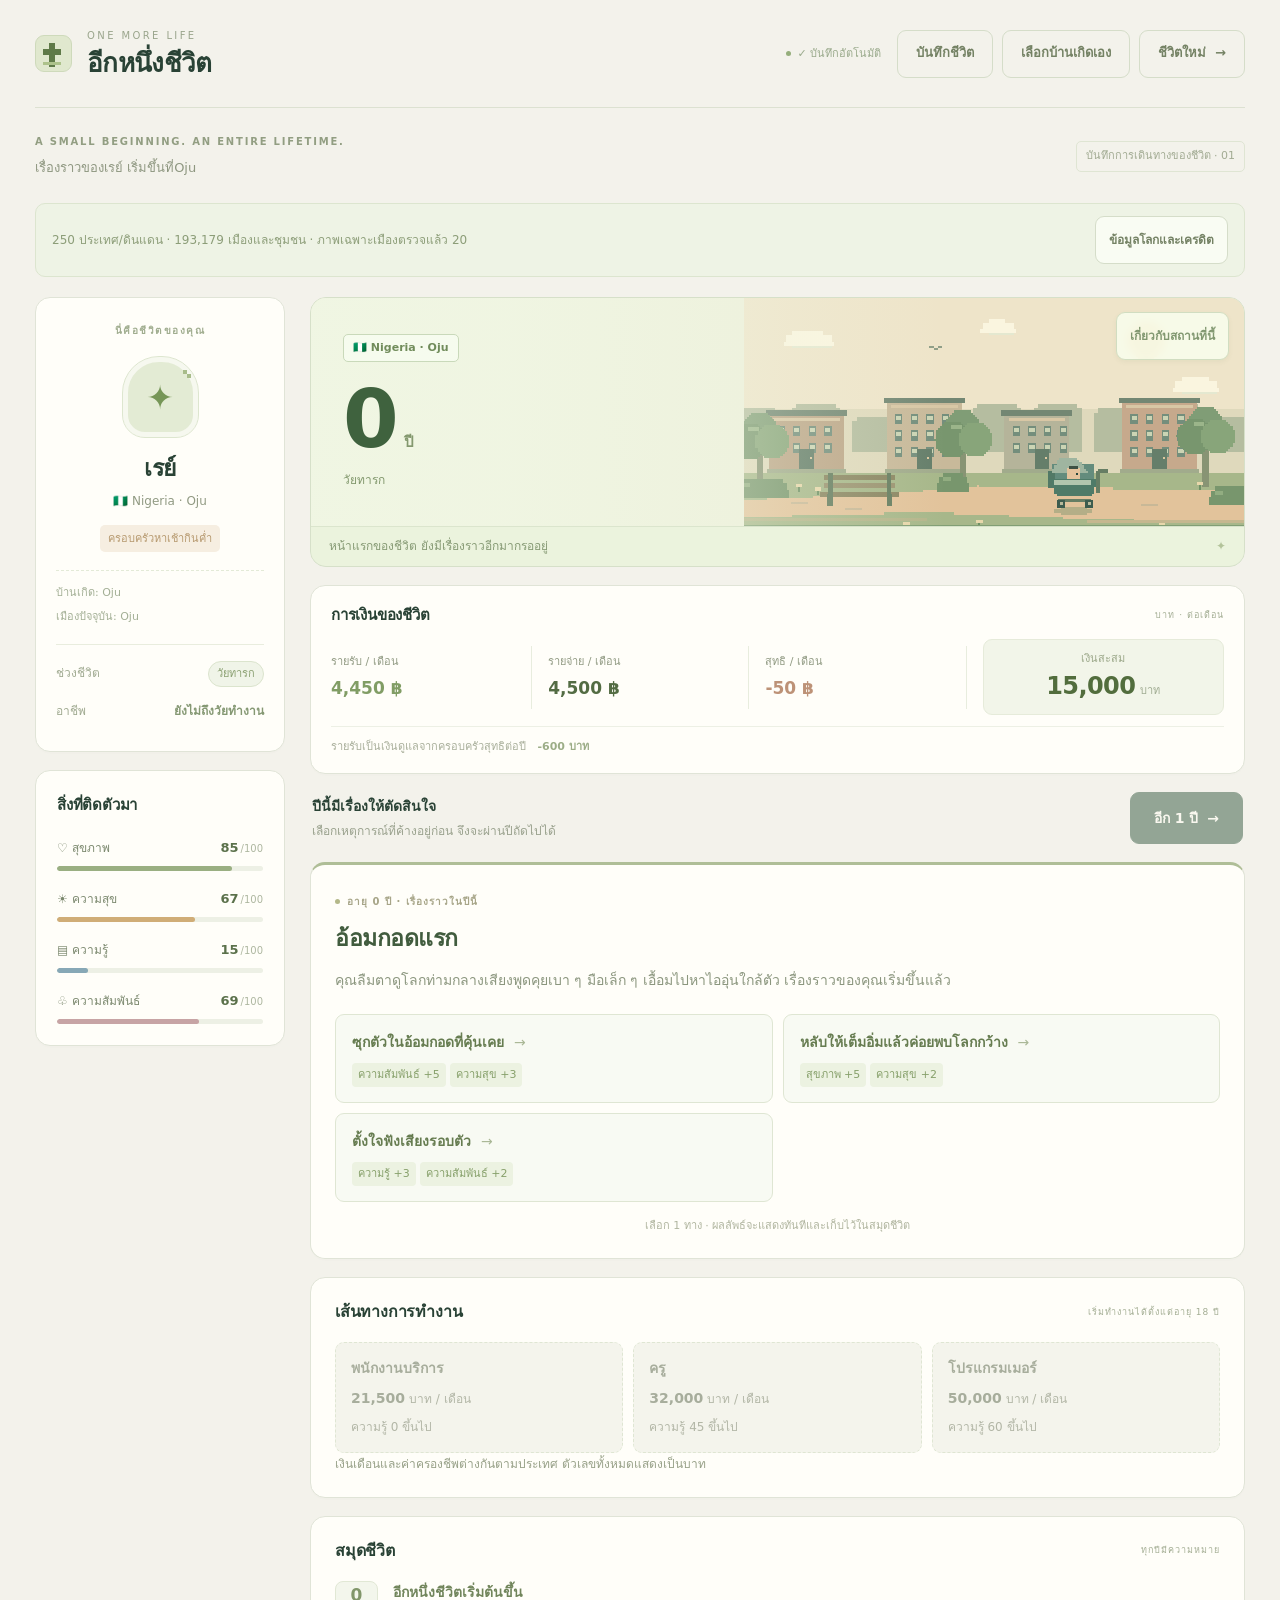
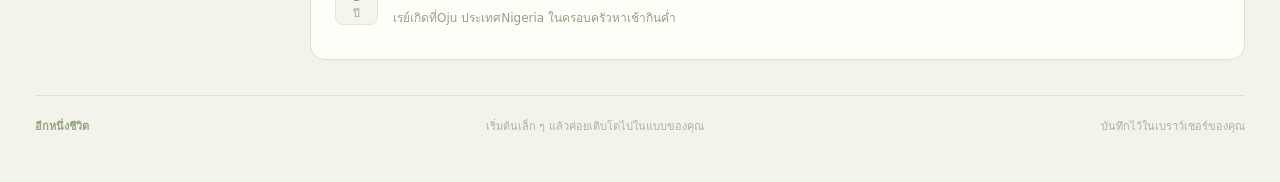
==== commit 25693f30: "Provide a complete local offline game download Embed all city art and world records; disable network" ====
--- a/index.html
+++ b/index.html
@@ -542,6 +542,7 @@
 <script type="application/json" id="world-embedded-data">{"version":"geonames-cities500-2023-03-v1","encoding":"gzip+base64","countries":{"ad":"H4sIAAAAAAACA6WWzY7TPBSG91xFdDZsktb/[base64]/c30Jp79hcUMczFYHp4vgyNHqxfeBNi1IXTxVvrnIYStNm0Hg9JaIIZ4iN5ODSl35XgdNd2/SBlZMaRlKoEF/z68BLPOMFIHRN+G/Xq6nIJJWzDth8CDDUkiFFUwiaY9mNrzcWQfoIIGmqIKOzKCSaEOM6YnE3FKjXaGZsmeeojz52uWvl1iEb7r1NEZEREGWYTRBcZEeY1pyMiVFcYVZifIBK1yIhWvtGb7SQLvcdyqxr5p0yy3H+NzvOPCRn7x3v/REz6pwqPuuy19l3xonftz++FscXlzx+x1QfNyq9dmz7dV+m9KNxqxsjiiJwH3p/JE8AElSRLAFOYqDMSUCNCxvy0wrgipzoSU5J3pC5e6pS0nwZiR6DLo3JUR8bUqA8xq+kZGJJg/MA2xOSXrzuMpfatc2GSgRwZ7mQjACFF7l9JLs7wT4kiD21DIevM/6toWj9tnx/tH1Qj91wMo5CtAYrP6SKKhHiw/VH6r3QamtzpYqmTfuw2YETKDENSKvAERr6eqZjcZUhUSJ1oIo5VfuPE1ift/mUQJEE8n+eacfp3BMyGeuWFQBXCFVGn1hnPC7FyxRsdOxsfPQlS8XwjCU4FOYMA8YlJIMNCOnFF0lqpvAivgzO2f7x9Ude5fSGF+rt9gSbcy717cWqdstEF//TCmZD+bZlShUe/KaQ+A4ErNp4CWSG2b6EPuyf/A097tFCWCgAA","ae":"H4sIAAAAAAACA62Yy47bNhSG930Kg5tuJA3P4d07ZaZBgyRAmjQo0qJAaUseayJLri5xJ4MBmrforouuir5AHyB5kPZJCk3mZpG2ZU8Bb2xSND+f//[base64]/hgNInZ77t4+K6e22/lJO7EZCYhNFlkBHfi0TLo16c3M20mXAcltkzVtN44iokqhCEheFqfXHwoRMWpQ3f20n9d68eJZTAKyLJdtt0JXLcaVZpQGZFEm2SxLk7j7qZEihlSGwMll4Nm/VNjb/6u5rc7s3Esg7whupvUZGFNM9Rk4IJUDGAAVV9y4DCykGKLyMxjo1yDOR3FWjI6z5tzLAXcc8aQdncztpF8NHoEB6ZAoSYWPpAeiuVRc7cshdZ/jdnMHU3ABoNcpeMSMND6K4x6GpIwb9EqKhXQTButLKj5b2C3VwHsc3UxHU5yCcjWltNIDNMUNpUw4DGBCKkI0XgagivcYXtp6FOejp3ObLex8M4y4g1l/xKFS2gjWpzKc4RCzCzCceaG6lwcKkHKkou+U521tZ7MNdh8kMCa0YX2BcY1S7bYJcsY4uPqCkOqNNtFKu3Z/3J7ZrNpWGH4HczPZKQmA7LZzn0VGjEP34c6aaCkA99GZpkIJAT2Yp3ObZzM7H8UPzC+OQjvOl1QMSC/BFPeS6BDlBnEpDqrvmTSdjf6/4nCuTL84yJXkA4iQAd2nNtd26SfZI1tkoze2fmBpGDXKLQ0aPgSFcqP3jDOhaQ/ke3ueJvtTXM3EezPhflcT593MWWV7wCySgoNcB2aRogJxN7BkXHt9BTREf1tDhenn9+vFopPiN+3KbusM1B3N2hOOGoXkyklvIQQM6dUk+rqDLUjXBpNu8L2a28Xb+TZvDVOkQekoUlHVOW5ngUDtZy40II10c29VjR7bt28/fiiux74qTvOsnq+N2uLw1hS6w9VJdzOAkVOpPP0cveqtqf+gQtbP9pNsMrGjOA9vQ+7QMBQGuXTCUIIa0JwySj33BOBdvANuYjGbWL7O6uJgDglGCIdDoYEB3YNkRng5eIiw4b6jneahGr1sV/a8fsBNASj2zIORYoNuCih8xdhxUXDauDiZd3s7Tw71BmoN2I8zrUEM6eIoSLEfAqAyTif63p5X2b+//uaY/3rop0MrxCLgrC8zFimtB6gM/G5hW44f4Nqhs59+n33669MfLpytZ21zyMWIRxqodloioHJI1bTR2nuzgxCYX3fKGPcAem6Ljx8WV1G2DvZ5zC42pNzOWx9D47BRBK13swmNbD82YMwVZDWx//z9p0eO1eTwP0hQSWTOKSRxUFh4s2LzIQTIFQXnLhvno++ynzccpIP8pITjp65giplDIfAqtdVmCOFAfBlXNjmcQXPlJJ5ABWZYJhyAoDx/U1X2QQySK3AhGIcHQ/x4+cV/FuqscgwWAAA=","af":"H4sIAAAAAAACA8V9S28cR5bu/v6KAjfeiNXxfnhHStdqi5ZaNmUYrYsLTFBVqkzVS8piNafYaEAFzGaA0cxCGKBn08a9s7hj16KBWdmzddau/4T6l1xEVpGMjHOSymQqezYGXJHKYJyMOHEe3/nO7w9+N8wW6Xx28PnBaDifuelwcfgiPU+HC0nIISOMHxJ++Dt6cO/gxXw5O89WXw4OPj9wLw/uHbwcuvNlNrw/cYvFwecHTw/uHSzmy+zF8ODz3x8M3LlbDM9vfe/BvYNlNjn4/CA5P3+9+PxXvxrML2aTuRv0r/5Nf56NfjX8+9fz7PxXg+X09a+u39G/TF8f3DvIhi/m2eDbbPJsOH09cefD4G0XFxflF/1+/39fDv5wcO9gkr4Yzhb+H9y/f3j820PRJwd/uHewm+Hg8//1+4N0EPz5n1PKjZXm4N6B//+v5i+c/9NP3NlycnDvwA2m6Yz6lb+YD/xLKd8/ef3QH/ZPsfApQpHHJu48PV/6B7joS2Yov3cwmc9G+x+V7VPNOL/5BLuXPX361f2Dewev56+X/g3+qwrBhZTk3sF0PkhfpsPBkf8kjDB2SNQhNQd/uAfXKQhhKlrnr4dZvj7f//g/Z6NJukh2P7tzdPnBunYPYctnhMTP9R6ki/MsfXEOBMGFobosCNan1iqNCOIoEoTUgpOGcuBc0VgOj91lvs4Oh73TxGX55iWQyGN36a7G05eYaDi5WfKxm4wTfGeoUDRg2rJwVF8TS0RZOLpPKTG1hMN4c+EYzhU4DLOBS/J1BqSyG3EZJg9WOin759DdIsqnZfdo1YahfUU5Z2WZyL6mhPKuZGI1lZFMHrlJvp7k67N8PQBieeQmbuLO3AA9QuZmsU/[base64]/[base64]/U8p0raOsqeS00fcVzAouYt2Wr7256caIcrt0u9+BKAQLD/ns1SJJcWuF8/Db38wVf3tOmWWxKCSV1Nb49kpi19pOEpRWnHSpJfj2y8m0zbVGww1SvAx8cau5ii13ZQ1Tdb64EpY3vM0YJyT+4s/cZP4Gv7RYsHOfuXGVDUpLyutZvp4s3/jrEVzeXBEJvioXss6JVoJJ1dhYud6Zwf6ervC7e7qquLpl+L2Lp1AXpaTXbh4sGeGGUQm+uGGaizoioEY1VeFEAHvt6XJyOOydJMtplm+AHILRtJ0hE4rj6XKSXr0UKHohJDRhqKR17nWpuGpowDApRHwITpP0LM1GCbYzrsbw3cFD/2t+cfmqSh4lEyecD2gFpaUGvqtkdXSflErQhvac5DI+Jfd9BGOM++yChMo+u6hYb+nz3/eRgXwz9vGB+PMTWlzpcZCruPw/vl6utKry1nC3lGlK4yNxWsRtnuLhPB7s+P2D80nvaTb/XTp7McQXXwru3bw9/tSMytiklX3Lmai1dkYZbaj/iTXxPffcZW72Co1C2CAKkU6zOW7hsJL637+uvFLSt9Kq6EanfaMIr+OUC2tkU9udchDAe+pGyRQ74cUAfrzrxnJNeCj204BwrtFGx4rOSmKx+w+IgHql0Ohgmxtf8koERws3qAhI+aEqW5eXbd0qO6AU0g2mAreg5rR85DXtU6Fsrc1gRKV5V6XxtQam/VG+OUOs3KP0DLdxOQsP9NQH5SoUvSxJYTcNOPhKQLedUFnLFBLaNHXlBKM6VnpfuNVl1QcvmzIDN04WSdV6S7ruC5dvPvzXv6If3kellRJxDFIaQupc9UKIpvqOC83iZX/lFsnYZb2H+ToBn/960KERLUrClMVk6mYDXCWWbr/SjHGkWlpuWOzmel+01k7g1luOzcI3MKD1cJgNF8m45YpZGLNOioyFy/L1K7Bkw4gBnr3UxDsHH3d7BJfGNHQEGFMC7P4M/8ahu757CF1vtOszEMFgfa5FHK9h/ghwU+vTStVwtwtKDIxDz7Ope4GvlJUO+ShJF/gJt6EL9DDZvsum+foFDNloTuJLnve1YUrU+bCc3BKO5hWmPJUSmPL5Zvbhp39x/j+YMT8b+E3cInEZOvbl2UDEjjArwA4QupY8mC0E1+zKVyBNfTQbjJPtuxW86vzAfNUqlEeDLXQ9UXzZWcksj61cyrhWNcVATMP73jAVb4tvlovzfP0GSMH/7t60i34Ext/VNODmYwoG93zAr5bOY97NbSgDq0S8Fb72+vii8HLKQvjaZe4C937qhzmDrfDlNF9Pe9s/5esPP/2QngFpMGqlBS6/Qc2AWBSicJkaBUGYsPF28DdUvoGugP89bZnBIbZ8E/p54jNBlLDA6eVc8FrbgfGmgSChiVIgj5W5cdo7rgrr0kALfDUfVex/WRZM5sb5Zv/OWB1aBTI4pm+FZTUX7Q2ERheioSRedP42O++dJBf5+pWD9t/RbtC9wm2D2iohvCIeuEVyfjjsfe0mf337R2An6D4xUoMIiNBWmo8fB2oUa5rSZAIEgU/cyzTzf6Frhegxoa5IFpgTrJRSOg4EkN2PH18sMappVscQDRabLfGMde2FyjAqULwNwC0MJSa++mURwK2Rl9XCiIYL5VLHX/XxMDl3We+rfD2FYKX9mMNzHDJ0X3bREUwUtpTLC6YDn13H2TxN+oxYUSfwTTUXsqHOlxQC9pZVTs4nN/yYlUrGu9xKxmqEeqiykjWM60ljFbCDXVKh2MML6mEyv6jAXOnwSr96XfxhKdFcA/+VyHqIDFlA+JrpdEYk0OmLKQY9O1pM8Rh27XhW+Wrr+Wc//Pw9jGFzznkc0OLSkHooDKkbW7haMQOC2LPR4bBXxNqRyNb1cNV1f7c4dyksNhu9SPCMrhEFSKcM3BFcWVHjQEiuG+4SroziIKGbrxcJAt1wi6Rd+FuWE/yLpPfN9t0AhnqYpTa+ErQlUtaRAW2Y7PXhVAIxrNnYXR4Oe9/NJ8vFhZvkm8PVsJe/fZFg1jB4PPVPH71IcBO5AWwxjCsd7SYHmoVJw+MrQxOt65hFktiGQSJuoaXwyJ25SW++8JEs96pVNoyFME3/1uUCj4/JPqWGA9g343UXzpteHlaCVMnXLnuDbQj/e9o2Dxocl6t5YpPYg8x4rC6ID/3VU6iEmqZZUEtgiHCVbd9d9k6276Da8IPzy97JPGl1w5aSpG6UvPAgbyx3RAujoBxDYZLYOuhdegsiphL7xUGW9HG+ySqSR4/TrBLLXFuN8pIs/EXSO15mr8BtQvzFwQTIJnLDaxwQQRVpmjWFl8lzl42S7WbWK+wiII9ieHkzCj1JG+EixzgwktlQc0SzxgFnIwogSQQHFlLXkQsv7LhmRogUGjFCMMXhf6+4NGpnGGhka0DFwfpEMy1jc9RwWc8Q41I3BJNwShUDeebZq3x9hqSZZ6/cWTuIkSwj7fw0oFjG6Bj9rvuEcabryUBo2lQGAsjg22x5OcJy7cVABZQmOBO/2T+GikGFqsJbXNvve9cTxjvCMq0BZFxxJmsdCm5Mc8SVRhFXf337x6OJm1Ygrj7bj905CldGWwXzgSicLbBEZfOCMKZrueKciaY4BGEFBBjlm8wtgCzuJ+nu50/knYT7ZPsuSX1wfuar2WKbS1ClIRLHMF7HP2EaURsfgSYaGWMzPvz0H8vxdjN15/mmd3SZIeHJXy/Hy6k7T6+H77xbgkDm7l3A+tZcArCmqrhLoBZhkjVPWGgkYeGS3nG+HiVoziLp+Uh8q0heIK+Hywlqe1lBGI+tDa2lqXepMEFZUx1COQWimGBVmD5kixYeMBOaDVXAJVbSG/s5Yg1KiYQa1BLDa9mejNqmiETDIFxnkYy9Z43oTz/k9iMtgSzBZvhyP2E6xYD6MNojdyGgj+sKypoWJlgCQHuPltknWG6gHYsXxgs1SmhQMmi4QKOYyManRDW1tIUBYZt9IgHEbZbJogKz9ynTFZLHWBXapxb3xRERFFW4jdQgESa2H54tx5dYfNP/XhHg7DKWZz2yEMTyGOWspkxYY4iyAcnL0ENEzIiiPHg/dvcNwsPL4fIv/+Cwm5IJEatHX5xOVZ2wHrW8aWZDaGBtf+WycZoNPt1OEFGJC/QzZF8YG1evePC6QIPeYN2KN0zmMsN4jG76ZrsZnGEn45vl4Aw/GV2EIyj4/KqOCAhHc3yUHRJRhWMDIvjCZWO07r4YqCi7r41sKWPhdhPFt4TUzBgAbZHa1LMUiTCN4zEaAJufe1hX0nuE3RRXY+1uizBOEc4GuSqYArEpLZSW9cRBiWiaEdPEAtCX364PHOZEHM3czdDd4Y86RH7dzBYbj1oakO5Xktt6wQhCmiKdvR8L7k+XpbPx/Lxl0CEscvNUHDMfGf7w85/BmhWz1sTOpNGG1CrLbw6DFEyK2EKMIVjxLvhy6qa9U5ekZ38z1Bc1xsL6B65ELTikVbJppTo3ABLxwGWXWGzO/47H5hokNngI+tnNA2wnrWHFD9eGmXoyEA2TO8ISUN1VBIby9RuXDIqyrN6DfLNItrAW0Mek/FMuSz0lQ7JsGb8NnryaEkb2GVExhJhZHBoI5UNtU4/DY+6Auhjl64vD43wNQbPP3MhdHB671X9DjEpZK4DdTRRVNWJUlljV9PTcgHtA+vgmVnU49Ir/In+/QIsnr//FPnS1f3y4qCinbLCbyowR00W+yUDKnXIWuyqiTy2vJTHaOJFqlIZhG9dLe0/cRUsEfjlMUwAJfS7+yfwCxquMjklSeJ8yY2vxRDTmhGFWcSR/7JP6vYcIEKUYS/dDdyeNCTIhD+YXE3deUXNEuLU2PjXamDpVd8Y21rfccAPunB0A9KiQCXL13Aynf7vLGECWPAK5Hg7TMMWbeS6cEIDID7cxnkX92k0+K4//rVWu9IRH8XUtla7h32ndlK+AKQUAO6fp4E1Fzt0PVSbdwy3jXqcLV+XVhFQsH376YbrdDA6HvW/y9RvANyV9lsgCV49LWqtUXwuiG5b3EKMtSLx/+Pl7lxRseG6GJd7DwTZ591K5fvG+OJNGhRKAfkt74poa24OrpgkSJkisWp7lm2xftx7ZKWlWVc/+KcOj0or4fqV9pgr6tY9JQNmmyXahDEMIPRYOq2k5douqmpYmOLXgID2eexz0AHV0fRhQC4BwNprRWpa9Mk3jgMwzGUTC+G2BiripNIhl4sfT3k6ttqtvCG7peFKA5VJSAzIf5WEDNfaIbEpnwbhgAjPoz1Bb/qyV9pShuEYYGMNISShMo1pa45pVjQvduaYC47AabDcDDPg6Gyw/Qfl3sGm+y9djlNTESsqiVBLr83pnQ8qmCQPOmcbQa71j9yJxyVXcBkGxXT+BR4vq0kEEjyHzxptEC2CieuYvY2slmKUgsikiQ0p7G/rggfPEZ4XlVZT7IlbrNRSh9Oy8NWlQKYYC/goQTiGKgpCSMEbVkhznpFF2zkgf3KWw0OJvYmxoiTA9VlWQguK5hjFFIZVVBJL/DdxskbhxBahRh9ZkOnCz3ncuG7jx7Qa5iAkBB/kahziKPrdSAZPLKEVNLXLXhr6tUJILC5JtZ4enFWnXutRwwXMn6cLXpA8TWCPKVAznVH3Dta2TYCtoQXEXTVUB1wDb5dN8nW03GGFOtsQhfKFltczSxXklIL4EWNvPA1KMjEC+EMtYLXIM2hj0LAwHbGlH2SgZFv4hUixaDFWc/frU1qUi+my0d0dh+Yi0BqbdjWWqViCjMRIDWJfPt++yqqvz+TyrujPrU6AG5tTj7Wbxy//pnST5+wlkghUUVk9rLkQtQgF8U9hDJiolEUeIv1tOfvlxceHJtje94zRZYPbVd8vJsKiZKZ7ADa07a8zQLSlCrNezwHwk5Ji0RCp9d1ndCl6Jje+v0KqrryqKruqTyEoshgOZRDVk19FayI5WD6C/x+48beuC6vBS8eZZhRnJBBcGFEwxI2Uni5UEM7HdCi0OWbWhQg/9saPZACnB5H3ORMw942sfimuwk8VTUIT6pneyfJ0tEVKxYKRrm8FwCeosjSD1+MCbiwEkz54vsymOSK1NBR4WvOzeFn9ssSuGiyHsuh6xTmO4CewF8tytzvL1GAk/rir445q51DIE7+6mArAbZuN+DrTPhaDdiIDFmu15vvHwwPOiM0m+TnqP3Zvt99hF+Dx1V8+54rGqy7BBN5Co5Hac5e8vgcVkjQAwDFFQLn/6o0CJgMya0/Ptu97JLz9OEK3oR+e9k+EE141N7MfQGFjl696T4SLBiqO4ZgCwR3VRfN6BQAQ1IDz54acfVtdmHYxOJivXO0mGk3bOdHi3RlOC4iCuBbg1lFCMdSISA9jKvvPWUf4e5r6+c4tkmLWk5NOlyNxuolgETFIGSNuMlJJ3oUgYAdD+Z55PDjkgz+b7n+/eQqVUJraj/PFlUb+ZugzppqKMETCYRBjpxH5iFJD1PdtuJkjC/Nly0pLHI5DDfg5QFKYlsYC6j5m7mk8f2QU3qeogk4U62c/SCge79uJD0hZfSeQy+OUt4fAMqIpeE+1Xr2CGYnVRicisu9BSNmL/PuA6M0pN7BAJRqnqZKUacLXsmz4cDnvPXFFiM8M7TVw9UPHxm1hTIX7ielJQ62KoAs4T06obk5IrpWphq06Xk+2/7zoAHbvxBcZZi0CsTpeTc3f1b1rifEsQpd1fAK4QAVq1MM/r1o2lxS1ESbz2aNzj7bvJAGO+eZ3Oesfz/VgrSysM05fmjE1PgtXMCUJIJxqFWy6hSN5j6O/T18MKPVM/TidKUniP6Rn/EQXSwYV1syMAP8Pp9t3l1CXVqfDT+dV4RS78bsiiQAeDPwH46tZSYI8zUpB7f3ohCcVA5ipd5etktKscisFFK3c1cnfSm1Aa13Ptknlne7O1jC8iMqZ98Y37pO7EQxEWBHZP//KfyV/+M39/ge2YZFihS5sE82wYttxcVlCKeT5sqiykSjeyRSBHH5KKnhiSAeTqaeJW46R3NPX56wof9vqZNKv2ZGvrlRKid5mdLWEPOGaQHnCWMtPJkZEcVNp97d2oN/ka49BdJG/cpNV5ifkFLwp8PkI3ZzWozSdEmU4cFQmj2qfemUIu2uSiAtRbN/QX6tzdHCD0x7hRAIKolRGdrB0WnhZ56cNhb/sn9zJfY0diz33/0rWqyy9BsbLZLz+Oexeu98ih5oYhPHZdVZ/XpdhuLhWQJi2WjXdP8ryR7Y34UMfumfwAxkhbA7LFmlvWiQ/rG9p8rLBmFxh9hLGvh7U1RVz0EU7FXnu/lLg6r6eNTXXpWw7F6UBBOe1EdSgGIuel1OmpW63SQe/EZQivw03+NHrszuoljJyV3onEAyRUMsoY2o2UFK9yBnd/ZhXrWvmpyk6Vd00y61hcFf18CCFcww5uXKiOxBVvqu2f3AqFyLuV+4RV8cE2u5oR9uOVsGDAMNtJvllp2MksX6/cyF2iotj9fncVw8s4FTcbQMgr60tV4DUj/jHOWSeRFKUh8/E+erSq6Od3M4zfS4KGGMTVeDkb4AFmXurt+tCtzrEe3QQpBlZacdaJOAwAYJy6bPvuDIFwnrpsfpa2gLmWCPmWxctgzzPQ9832tSLdxNQVEgfxtM35+sPP/4hLoHfi8D7tdTmiacnJzcZu5lYQ4WtjCinf8YwUsvn0YtAEoBNOXfYyzfL1Ze/EkzxhkniZZq4Ydq2wGsHhyd+e9Y6hn8/6FjAoeVCSkrQTNenbMCG74n7ixhX6oRirMFprA5RKzGLZZb65wABKmlANun36VheyC/[base64]/w3j9P3Gne2yTb6qrHjUfZa2Y2RT4Z3ru3XAi9QiPfW47ebmMBL2EfNbeIzIYlqRo697b4b17MOk91skSS8Zg/zOqmZ7vcZrtzLWjV8vK1pkFwMt78sQxXQ9EQjxUMuBe7XrpfXpD4gllAMJvEjcbISV8V8NpW1dCl4ioTx32QQxKImiBhDkM21IJxEKSzQktsg32+8x4rGvXbrAy2Pq207hXrieCPChGC1A6xlma1YVNk2RWCkhg4Hf9kmhHjGaCz/4WdquvxIrNUu4mQ44WlIQBvALgtlOPAyrDPlkXL21VSQvyeJ6NmBCWkNAjRgl2naSRbSWmVuYLU62m5e3EFucLF+2x7eQUk7xZS9/[base64]/afzn75EVn92bBVw4MwZr+fAlSMKtCrz9MPKN4F9IhTATievs1Gy5aECqE4itd5AsvzLH0B2xtYSQGYhppOQAPcmxtxJ+rtZoFAq54sFxXFD41QE+XL/iJf+3TxTUgnthKFiJgDPYcREbQbtaeYhMLIRm6CSGP/893TNMEFcTULMHgoF8Dg0UrYbvaCAtQST+YXvedYIrsYqKB6q18OpEIjcffC+DAIwinonyWUlbaTHWCA0fck30wQG/hJOmkdWAke3c8S33ia0biu1Kf0CavT6aTp92eEC9CVflURRawdZhZh7ds4X19MfOQahFG5oIBaxPeF6iIp7RHjCnzm9QoJo1YKoDZGIWy8nq9XL5Ltu9eY5yc1A/EzrUU39r3nakOO+gPfVWCGiWE36Ga4MAQrd4FbJCmu9ngJUvrUV71hOUjFuAW1L4RI2omlx6hmwNYZI1L4zbhdSD1c+5N8fbGEhV/GagsT0R7B0snKOUfOgeezRO7/qtRb7d7VsrT63SwgB0lt1CvQtzJirBM0LWdcQI2XVWTWal/soVrfvQ1oO0Wi4kZN+57WpZN7nQmQNHqSb8aYMf8kHQ9bujIlu2Y/DQiIGssBap5pqju51JmUpJJc7nDYe5KvB7vmhNW0cv4xN/BNEdOWNo8pnYKbiWN/XwlmgLPr9WI3mgDiMPaMR5UFS4+XC3dLuVIDkQhAs1RRosR881gFzEEt7hwM+ohUNGBtPPb86Y+L9OJZy5ifCgEZRX4RtmeQRhCAyuDMdBP8YrDj+OPlm19+zJCP/wYnA6h9F5oSHMXPAboHs1hLKt3XCifLb/2tg1q5m7V/+OkHN526QS9/6zNdve+Wvu18gRVHRJLsnj0KHnUV+qJmV8yQgCz+YyDdku/HBAIHhLBO9gqnIB3/ON9ceqbEuOwAIWC6dLNeUHHQysKWJW7TS8y49sEiUP3qGWA7MSg5AxGkXavyGUpFNfukGHlZ8j97j9Ns4CBC3rcTAwh57otIOhGIkLC6fE+reZJ4AgisirxY9EmynFTUw9at4VIlnN/M85WhLH6eBRkUWWhDO7lwuQSm5+N0NnKv0nHLpj/hbXr1RtCDgmnQgsID0XQnmkJJcKvk6xVGsfLYraafIsqosSjjsdfbaxhiJCbKKnhjnBvezVFQIK3weHmer/[base64]/vv3jBJHFZ5NWGffQAymm8NXcvtTkkd9JMBclCYXN3pi2tpNzIiWNN8eOZHZ+gXEdnMzP5xeu9SExZcgzajCIPiUcQa4pojsJ1UuYlCyQ6Ie3gdJqJ99jfPvNWwH+SFOAc5e+9XM3iwbX5ckyczO/Rx8vZ68+Qf0+KYVzs8K/uno3JL43SoE8rGayk3ithI0OTpLtuwUGxTtJ5oukVYghFMPVLICMzyKeEaOym1iktKZi/espBkAqZOCmFRCkBiCcIHL94ad/zgu3FAA0TcFUXraQGe8G584VA/Wj17yRD9Eu2yfJhduNtmy1HeJyojmBN6kkbLgtGGWqG5lIUiWTB9uCjDypFMuDZe9knrS0rDHJXM8M/Axm4i4JPsEpeCdnR3EQlfM3WfFnog7mftQln4IShUaCQXxM3TfGQseLUaNlJwIR0JBIlpOzdOGxpnCbFEOuZd8IW+JlOEPJXYUVSIpbkS7KbH1LawZV6ma0qipEP0mWo1VFIXoHnUQUU4AtSBraiROqYKrrJFkO8vVq4PNxuB/mn/DNhgaVzlh9REyZxQSrK5N9qk0csNa+vqgbi0NpxoFI0tkrTGEUAxXKon5XrdDuvJoJ5r4sAQ2mLCG2k2iU0lxjMmiLd+HRSpGeQgb2MNVcmE4sa01AbqIIBV5ztGNd+YrBtG1/7EAS3+TvfRF/eea49boUBqQ+tTGdBCM0BWSUxR/n3mAMt14mPnXVysAKLe/7ifdqY9NBMWk04CzlyspuRCDiA3A/[base64]/XR9OKklGJkvnv+ueUscNU2G4y/Ra2oyyhz+Jv/cjN0k/Ra6we2o31tQKFdabPrWadhB2sMhx89UnRJA8KYpINLz/pdcjC63CSudUlpHzTMNakpOCdRBusBfR35SY7/pyO3a3lCKdJOhu7dshZHdH7F1PCpoWcgJIkzqXsQjSCcEGhaPL1q8qD82v3qvrg0JL+f50uKs5NTEeB0YRKT5AKEdaC8056XAoiQDFqIYqX6eVf/l/v8XyULDFpvEwvbwZbJnRkKXy/fQcjMVIJgJ4ShKiuJCIrJYLZEIU0KizJBv6nivyMDEmDir4HCYDEVhE06eAeFT5VFMni4fLyL//gsCZLD5eXVd3calMhlviLriaCNQgsLmNl/kcuO9kPCliTDz1Q4BwTwfzq91bmVMivfTUV4KuQhjFYtt8NL6IgCiRvHm7fTd2kqknOw3kxWNnotT5goiyMqYNWhiTWWKSBku3m8rDUfqwFxsP8/QRTFWH/i4fDSUWGq251U4jC208IDDCmLIPkqsqqbkQDStmKtle+CxYUxsNknqUr1447tYREvJ4KHBYR0w7TvrCcdeF8CUqsAVJYZm41KAAzbpq/R2QRPjBsz46nQ0aEKeqUS4YoEEs6weELRnVscn3h8s2H//rXijYfX7j0sqq3R4PgvgnzQ+F8EEJDLICeCmlZJ0YGQgfwhVvdJo1VpTTqE4yasime+V6Oz9wIJjw8PJ9S4McaxTrx3ISn+L2FI/CLfJ0tbuUI/MJli7QVSJWXhLjAeFIM6HLii1k0l50cGM5jXfqlB7ZMUsis+eXi3O1+v3MsU4X8u/tpADqXMwVABERr2cllwiSN/dcvZ69yhCHvy9mrdNLqFgl89/[base64]/JgeQupSN0Cr1JjvcStzjBsNuv7q1wD50Mo24nGsKC3y4PtBsPOPFhWAGfC9la+4GFUdXGUSBG+2W5Wvf1UAGOpWNztR/cNo7YT09pT8cQi+OVHT8CTjX1stypi8cADJrJxMrwtbNEAlVxionq/QGhmOCMAVKS4MKITsQioMIaoRTHEDYomG0MgbNvbP203L2/h4ZR9Kw0BbZB89Z/pRCCSWSiQXY/bSb7+8NMPmGiKzi8VZBH1Ta4Qsh5PCkwvSzhAEHAqaTenByKvdn/gk/lFm6Z5ZWL6CgiNFloBLCoRuqMToYCH9WDoI3gD/FQM3CBtY0lEH30/[base64]//wUFjZcf5OvZKF9jYpiNKpp110Wblpl8d9MAr9syAZg9BbXdKABBDcyH//PufsgwEQzwSIwgJVLei0pCFVtGSRTGUb5+iSCxtSUWsNgLXQQlOhCEBcnwZ4v5xdg30ojFUAwMWwGPQ3Pheh5A3m6ZAKhj6xsidyEBSQis3kl3uv408RWoL5ECnuCBihh13Ri9DCES0bww5ac5aHKkuVWdBKslBTwz95N0hoUr/e8VZfMNUPkqynuCxomsT6iMu+V5dJHuJuspKegIdj9Jp+cYk0oxUNHZoG5YzpT2wm4eYEtrQwGzvSGcdaIoJRdQAj6i0IY5g5VQQdkY8hxrqykDFaye96wLq0ByGGCaX/h+TPs2qljkcT+MV7yzsj4cLC/xTy7KtYxFWaC3O+BXtyBGb4qrohP7QAqQpnq2cK9/+THDoJV+aJjhiMraXJO6RCFS3MS9p+7Dz3/GgOdm174rgt7TTqoYhS/5gcKYjt0Ml4UfaScLE16SVzMBGRAGq58NVd0EoyUEzRWd1au6SteMoEQFrL7A65E/chly9REL/[base64]/VlvvbW07N8je4Kd1n0wnzWPiUR7qLdbJ4H79hlL4FrIfvcgtSV8dwInTSkF8oCq+J4u8nG6DHZ/9wmORO6IPt5ADyOMcGQsk7ekQAAn8qxyzy5yWOHOlg3o641vW1Ju4STgkSVZpG/qWmfi44yF5pSA2Qy224QWcyWLY9GoFiOfHgLS3IrzgWwMZkitJvVCwN3hDc2kI5Sx97IqGgq1YjM0oQP7yeDrClMAkiQJaqbG1RDf+PYjTJPdoxthFHmpmkbG7wUnLiaB1T5Wa4hkaUWnTRRFYaCvBUoRzj68POfRwkSrQ3rEY7OR1V0jnVL/YLnrqcEXMdcwiQ/l52QZwgjAatO/vbNiwS5OY6ufm6DNg8Mi6t5gFNCQI8Qau5c3PeR5Ssrwd74t29nvvUxlMBn387cGS6CJlxkgQz++vaPV5MBRnTOJEQ1aN2NujTaxmnuo2m+nl0iauJo6maXrTkJS9iw7Tt/ZQBt6RkpqQAdKYnQqpPEpTGKf0RVeKDO0WSKxa0DXbF/qgJxW9sMD8S5nxMa4IqC/mSSEy26kY/F5bPpFXT2H+855Fu39U6TYfaxvkP1aT6DB5/[base64]/FU4MidEIoaJvOdIFgvXshPquUDiifzN++zNdvMAPmpXuTtguWlhhxZiMUpkg1CIBwSdrQhlbzEFgOAiBHg8wtxu2qh8Pnrt8HO7ZJDdkG7t4c/iOqAPaRzd+eeRpbN3WYyXF0PZi2JDdiofMSTgk4joy2KoZWEKU7uEQ8QzHCKu4G+QZrS+AGadaWzKvEA7mbCFyjjMEqMA/R7UQCVlIO68kn+Xpa2VDYj7tpZSfh2lAsA+IdWAkYEu1gplWwg9IKUdzU6d3UCWcu2VH49vbxcqROuHjG+Ud8xLxNoWywPYKp4d0JaoWtb/[base64]/Z641V3sAi5kbEB/eZb57jGbaUVb1C/PMpek08rOqHWFUYoFutUqHaAep2dM5hI5F3fuk3m7RDQx2F06GyXbTe/Z9t0ocSjlRvHIsvdsPkpcu3qoklKZDLCuT4xKZiB/kdWsC5FYATA8ReDvouC49FHPfbc+cJskQ//9i8DosZu4Vr558NyT9BWabCRUQCYOr0A72SlWQsLttEh+YYy6aVaU6LTMIrC4gnTY+7U33RzUIxZCdpSh7TC+FaLggoBqKBDSOnUffv5+++4Mjw9fB7ROXTY/S1uSo4WMPjfTAhYwy2EJKTHtoPBVIkKKBJ7nG/+3bcYfj6A/T7PluPd3t0fPG0T7gn10/VcAf47CwmNfYst0K3JiSnAB6Zvy31KzzYoUfd1KORM6JjfcSSeQt4P1mbEx2RXtS0a7qCQTXEMmn5PErbLertsq5sf7wfl5y8MRfnuX+XttVoAhkeYWkksQ6xXCtgMIV5wQYYiB4Mf5xYef/xErJfJDM7yUqElYg4VkgZtLeKvwPjdMG9h9tyVZf4UUJIXZyO+WH37+s0tebzdY4ujcJa+XWavquuCMhHOBmAa1UaGlBw7bTnw1IYNW0Td09dmZPxvfo3zt2dm8IqtYVw4RJ/PI7RozJ7/8ODl3kD7RKml1LA+mhepAPUpOCQe+/GT77/l65j/W4dBfIt9OVpgZtvR//uulf+izbycr1zYjEHqDRcDgm+072NFc+D5bIBVgVSfWmOSQ+ee4IOEpyiQ//PRDeoY4dme+73aSnrWtOxPlXos+uAI0CfXZgRjXIPtKEdvFhSoFbIZy3/9lbuLtdbzrwfUDVd0PakY8THgbjZIpxj4qTcH2E1VoScm6uG2lFJDWwndeLepFspet3HpVZjwaJ9cRaKAymIktDNMXinXRv1x4z4cj/E9fuXwzw+mfvnJpRVvzuoxxoVsfTgY6X0hpAROWNrIT61sJCZiwvMs+7X29fTdBvflp7+v5pF1vPVKOie8nA3X7nBCApieCWduJICxjaAT0w0//kW6/x9IEu/Ffp4sKYFN9wHDo6EaTAtww1RaSOmjKu1AOSnMAydj+33xdQBV3YTDkuDxzV+Nu1pbmRIeX79SNkTIc1VcUaYGgmOmib7FQGrZAeOyyF0n7GrXgcvhtvr7AGlVLZgTg8xed9GUVSktQmfg832RujDvibpy2Z/[base64]/gdDNWkLBNrGUt+GbrTwWWjHoiJ7/8mPWe4j3Mzg9HxZjFR316scsA4E8xPoZsL7VmgiInucd4DiN5EKBeNWpK/AnOGzTEyROW8NZQ2159OGnH6ZugGpL3leaQNpAzqxp7Wv87z/8j/8Pjg3MDzNEAQA=","ag":"H4sIAAAAAAACA62WzY7bNhRG930K4266kWz+SJeSdzNGk6aYokaTFCiKLjgmIxOgRYOixk0HA+Q1+np9kkKJ22QoKrYLL2WKFI/Px8v7CA/ad8a1sIRGu1budJdvTDC6KwnJGWE8Jzx/oJDBxvVt8O9fKViCbCCDd1qG3uuVlV0HS1hDBp3r/UbD8hGUDLLT4avrQga9t7CEbQj7brlYKHdorZNq/u+cufPNQv+xdz4sVL/bL/5bY/6n2UMGXm+cV2+9faN3eyuD/mK1w+HwfKHH49Mr9QQZWLPRbTdMWK3y21/zYk7gKYNPX4Dlb49g1BfbX/JSIGEMMhie79xGDlt/LU0bZj+4bfv3h7+64+B3bWNNt302/[base64]/Cj9++mMlViOpYgC8RwxWIrLQ0bikLkQtO9mvxhrZaOvUAoo54mk0RrPEVRwfrEgGgtaOeVN2wTXJnHoZ5xb6e97JUcQyOtizMCKgey0GM7KcTXjOaE5nYIgIj4xa+m3cneNSlZjxcYnRpDinJTVWF8aMj46/Svpremsvkol4x8vi9gN4SWezlfF6cXx4lVMo5X0s5fePVzjuCBjiRpARXWaRlT1hTRlLcq4TzjooLsrFOaSpM49ITU9g4SJS70wjFN2bG5m30t/73o/e+MO7RW4KCa4BIriNBYiXopFqljQT1bNfnZSXeG+oalKUPFS1GewMJ5q0SibLmqMY8TywmsdprRUIy1bY81+uhMQdaITIJyz/0dzMnDx3flC2p3rw/YKIWMi1dVUlJ9To5HWX+nQfn/65h90gNF4Tg0AAA==","ai":"H4sIAAAAAAACA7WWXW/aMBSG7/cr0LlOwF+JY+5a1LWVqompXadp2oVHXLAUYuQ4ZR3iv09R+QixYUgbl0F+D378nvfYK3hVttKmhCFMlSnlXFXxRDutqgShmCBCY0TjVwwRTExdOvt2n8MQpIYIXpR0tVWjQlYVDGEMEVSmthMFwxXk0slKuZN1IYLaFjCEmXOLajgY5GZZFkbm/a2mb+x0oH4tjHWDvJ4vBrsa/d96ARFYNTE2/2KLJzVfFNKpVrXlcnlYaLX5us/XEEGhJ6qsGsFoFF9/i1kfwTqC93+A4fcV6Ly1/SFNOKWcQQTN94OZyGbrTzPVe5ZFod4gApnPdYkb/InJm8oYE5RQkW5Eh+vXERTSaVc3S3HWJ5gjFkFhyunmxzilfZTwjO4P+73uePwwgggWZlE3JRr/CKJJBHOT6xet8qvm5AnCIkYiRgmsoxAO2+1si3NdmKUup72x0aXrPeuikFN1nCwTe7IDqQeHecoyH05QngTgrjpwghGfLY1RFiN+jA3xDtujLPO33q01dZn/HU2QPVpb6duGMA6QZUJkZ5ARzoKukZgcI6Nptwm/qsr1bs6gYpTvqbaqgFdYYI8IM8HwGUQo6BSPKT7Gw5NAqD7X0jplT6CIw1RtBb4/XAjfH4Z5dhmarEPzUVqry6kz5XEYxg5hWhp/TCQ+DSH0MjQZ6qbImVLtwnAciLbicyDxeAgiacCfFPHLEHW77dHUbta700VxRn6yFtZO5ydIEIQDM4FzcQkmhrs998lYN+s96vwEC0N7ltZ63x+BQ/lh6CLTgBEUZDnTn7TLFPSnWUp8Jp6xi/QcS7r37H1VyDLv3Un709QnhhzDe56OxmNK0lDPYUQugpR2kW6VsVP1ft7HeVq3alvgB0jQQNOlaXIRGE47MDfy7Bu1Nei2Kt8bSin1cf43y+aMk+DD56QxVNDucyccHIJDb1RMyb8Oth/rD38A1DkmMY4MAAA=","al":"H4sIAAAAAAACA9V9zXIbR9Lt/j4Fg2uRrv8f70RxTDkoemhRVsz1jbsoEmWigQaaaqA5nzgxaz+KF3wMvNiNaoA/7syiuqkuNG6EN+4iiUaqKivz5MmT/9m/9eUiK+b7P+5f+2LuZn5xcJUtM7+QhBwwwvgB4Qe3dP/N/lVRzZfl159H+z/uu3z/zf4f3i2r0r/L3WKx/+P++f6b/UVRlVd+/8f/7I/c0i388sW/u/9mvyrz/R/3x8vlzeLHH34YFf+e54UbHT78zmFRXv/g/+emKJc/jKrZzQ+Pf+PwLrvZf7Nf+quiHP1W5p/87CZ3S//sr/373//++x/6z+b/fh79d//Nfp5d+fki/MK7dwdH//tAHJL9/77ZX3/C/o//5z/72ejZ6//IqeFGy/03++H/PxRXLrz6p6x0c7f/Zt+NZtmchq9+VYzCX5Vk86NPP/XfzY+xZz9GiRVCsGc/fOQW42nm9upfWt0//hZ/9lvrlzFhLXfLbFmFp4Iecqblm/28mF9vnlF7aKgx9umfa/0Hzs8/vNt/s39T3FThD4QdIKgRVr7ZnxWj7I/Mj96Gf731PxU9IHT/v28Qk0jNTMMkx1VZru4Xm6f/mF/n2WK8ee4XmKkEe/r2m9/eexe229e4ybjW0GQPHx0xmdTMIibjEthMSKEwm71t2IwyRrjoYjNtOFO8YbJ/5Jdu4eaobfjT19z82LdtY5Dt9PAZmG3qlxLANJSyv1uGkUNiGGNtLEOIJbzjbuKa2oZpPudFuboHmyk89uixo09fff273zSXeNzCz8y1+dzY4dOMNMxFDoUyCmwkw6lpYS5jpVAdrSWIoQ1rXYynxWh1XwJ71Qu+RHeYffr2D7//bZtRCW32+OkRqwliWMNq7JAow0zTbJIy2cpshgnZ7fhRa5oe67y4Lt3IX6HWUU/f87QoV399Y0MZsC0sgadIyfAMfj3W+H6KSk7A96P2gMjY92Naqsb327w32BSnRbite/jS9Y4gDO6Ih0/GnQ7TUgNzKWoUbdpLG2J4i/0gDZO26xWmNGsY7KcsclTE01cMP9PCEyOupf7rsStKaQ5MohkPN3jjiEhFaRuTKGZ1R5MoYkTDJEe+dEvUJs/vmvBD3zaKQoyy/vuYVSiThBIloVmIDJvi72axst39FJx1Z4drVHOnfKgW4/kEOVvrBd/TLrLQYA8fgJrs4beALxLUiqbJNGnliwStY6JuZ4vR5hV16m4dZrD6uf/uSJoie+vhI2NnjlEGYx8jpULOXDDft23FLJeiq60IBbvLrf6CO8vhF9WzL/7B341buWxkX51W5WU2j9qKUA5spThiK005Ua1sJQzreIdzKpp3+MkkK4upWyyx6OdxMeLWn8Uyz//Otw+mFdCAf3uTSLRNJQwfiW66M0YOKceTt6Y7Y1zwrl5eSKqbkZBbFou9nxbjiK/v7LkshQaqP+QFV4/4LSWYBkGiknhQ0DQNU7qz3wqRasNvlRXqtsoq4uVfldRi3mv9wdEDaeCBlMRSDQ6krW3Y4kBSZjpfjZY3oZG1E4Luy9+NfV8OjCKJ7uZzYzmI5QrYSxveiDnD9hL1w29nukbZjv6LKQWuxWqKgSan1TSCmTyDP9a/28Lda8zdT2OISe2mKEzYtGrEEIwcCkbxm7FprAA1dPdTBvNTQ3io+nWQ3F8ZzkEsqqgVqFF40yqKENLxChS2iSIdBYAtR63y7DseZ5etrjatoF3OIiF6/[base64]/4CJIvBjvVHxNw1JQSC/gLL7pTGoQNoGso7bSfDGSNNy3zILkt3Nx4d/OrnKGb7tx+IZC6v2l/IcXz4rEggwBjRMEW2SCDA17lgCyMyZWnnsFwREDet/ipuscC8uipufV+IFZoobz45GpkrCuIEQwhEuy1Vqp17Z0p2rDZRAa7ET/7G536O2Gyz4ntOkhHjPb0DfgNQ0bwbBTlkFsmQCa1znRbGo1Z2xRmIbJ7ak9LNFuP+ziJHAIT1R7yAhULTGGU1A+CBEUK0M019aDuZRhID4s/8S3aHbKv1gu8tnEBs9vjZkfBUElj5FbZ5PzJyyGKJDLQZo6wzHKqB/3Kz1f0dgobO/N33g6FYwrf+wCgWqim8LQ0SSGhVe7IWjp4SprrGpMBO56v7cuaXwFDnfvO4T4eFoDAPnx8LWDX09YxzWMnikrb09UR1RmGk4s1D+VO1GK/uDyLoVVj1B4NjWIojp1MbmFFrqnW7TUeE7BrxKyqaGNaRy/OIt+8ONBAsoc5z9xJWHLgG0sK9Ja2BJUHNhWbt9la9M7vF9oEh8nfrfAwbYuznYFt9LP3meT8oHwLRnGXlKFu+gPMxUDGkh1oh9CgdCVih0YgSnSuGpFmMP3OzqizdYrgajjBIMC81NI2yrF1CZJhhXUlQILL6R7nwU8RH1c97pClQjKaQF/NJPHpgCiJ+nGsNwC2lW4Jb2ljSdS8JAEic+y9Zj6wxhNKz/oTYRhIY6iBqXkLDM0mKkxWAXSTlHXeSAkfsKAtbZ9nflkE897G/LfI8lr1A/IocqiY3k5FDa9scL01pZ8fDJAPeurgu7sYZlvg9rvVQgEf80fOPjvprCetYRCsObjmlZLvAUxPRGcCi4IxdhDw1u8IQ5PVKfxAyEq0/fXoU3rKQciY5gfCW4i2RP2U7JzaC2WbA/rFYTIvbCKmue/CEYKKPnxDdUkjgpDm85zRpec8pJTsX2TmkG1bYNXdeRS6519EzEYxv/bkxY0G6EDskogYQGgGTte2iTNWdTs41QBU+4/zfGP23E+seCQU+v0z7RWAEbgmkoSkp22woYXVXjrTQANA78zOXZ27ScxaMuKPHT4qCU5RAot4m522AnqYlfiCspB3hAwNMdLq6z6++Yjvp1IeFviFPJJRaf1CcDGsQxJOvSVRNWK9lWVlY0jXIlE99FQ+me5/NHGa4+nl/lx/isB4+OQYbcA2vPkowrEpEEmNgMWlVVzq5toBOnmervxxMi8PCVaTNo3tNQiNR6eNHR+JSayhCuK5vvwaqbg1pVcYRdX9Dtz1GOTiexU0eqaC+7vrjKNayul9ke37vzI3GPrqrKBfgImQUIQgJXkenLZizRJuu7A5wD67+LMritsCoDO/WK30VuzRyLV5MS3fjonxGQSBnTxJBEXg9UmOFNuvq9akFzUMBtC39fOIWBw+cRoAeN9Z7SqURNsj55qOiZ5NBzgNRCpYoJMcTIGBB2pU+81SOemzm8/ktmjGuF/pz/wxLsTefHaHPhEJ2kz5j10BD05npdsxHbmnXSgXnzfvy7LIoJ0O21XBOEC9PmgQ1FqrROEe7aRYjSVezAHbamcuzL/1ZBXfw2ZdYdMWtaNFAEiC8WHrTvPm45l1pn5JxSAIpxih/YbPSd2CqUO7H5h0itpMM2o5w5KAxxdtFDVzJrvUHbmiz/vBb6fY+u8l1VUaywS31JmlkaymkPmN0y+oVl9R2rZhiHRHzqSuHL40ivQ7UWgE5xATvaGsah4lOOTOTVnIO+NYLN8vywdif61yZwQsM3Tg24pNA15HtjBNTrgBjb3U/v55kc6SJ2D8sDMXepxxWHAwWnEvL0UpM02TKmq5OHOl0CEBkJH/ZUo2KSdDXQA6ppA38PISPtiXNkSkpO1P1gULGP8tsWs2Ga9UXUkPDcCYhDU9oym07wxDR+fYC/M/f7uboxV8/H+Y6W7f+QgBPrbdMOwCvaSypbNfaMLjpNyyWt4GCchdhsbwtS5wy9UoIAYm716+x9zauMlK/vUREDjCMJUb7BPtNcNO5WGxgsbgs5qNsQEasEFhBRmMXHmsZSDLe3TQMkKQ+VpcR7701tgrCgNIaqb5oE2n7RyzTuYqnSbNofJblxXJAqoomSLuxQeQQNG3JO2e0ew1PwEbZIt7e/wrEDUM/spnL4ycJERrRBuGW1y/[base64]/BLlGfTJOeUvMz2917UnVPahnkWlz2p0vWU0SpNOVI2kZaGaUzm0IoDVoMitJhyFL9fOcCAIsEAARPWkAftuxaJlEc6PpU5eXcR5p8tpH+1zIrAsn+kY5OYnBNGti7b7uW/hnoTCzm2eKm6K9GgnHiHj4jVuJnFFRIlGwCRjUnriV2S3lnUrjURAON48V4HoGMhjtKHAsaJa76BDrLTedmVi1A9l+N3TzS2jQUdq0Zhf0o1tZsiG9bRb9CxU8DD7N0eZ7t1iWFYmimJSBNu6usCgYczIWbuSXeWbFe2S2kyBBpscamNpkq6+50nkQ/H4m47tblvr/j1VuyyjDc0eJSmcAytPsJA6WN07J0l6g4X+ku/fbV+cONrmH7KaOI6oxtW3WkVOvO7RSmeeg++9xdRrvjBtTyxfJ33rIvh1LV9fbiyjYxj8/V1C0dRnbcrPhh5dOl4Ih8OjMwBZNCt7r0addmS2pM887/1Ydm790LhhTCdySkFY8mNLF0BhZBjLj6M8/KbAbZ2g+Pd+lqq3tsmtGAoG0wItJdXhyqQr/[base64]/fAkDBOWQZ4E0S3yFSM67R6jJBEEzIyYRZK4baiFbiIm5FApBFdrGTEZ3j01kRykJsu4kOqAqBo2ZaSNo2Gd+VeENGtnF9PS3/bXMtr1/HBDkXteIMpcholWG4WwrvqVoJ74qZgV5UsX0xZ6aTfbBaPKIh17lNA2YIi2nQemGdBR9FueZ3Wb4W6dIoHgjVa3M4vpXFg1AJpe/Zn9kWPazQ+Pd4jHpy2B95PiskXaoTsC1sFWAJj9WPrleG8XiVamrXobMEvndjOtDQKdXRc9Qme9WQWlLag2bCHdcQhW2C9KQwoVLngQFvoTPOhsLx2mA2LkKrSbAdfl/E571TRKCRQ15teooMb8ercYxQahn7c0E+vcMGyRhuF5f9yO/[base64]/Xp1X14W6BzV3699veR37sRJo2BzNTF4czUQkrRdC69gaPyv9eS2g4vxtJpdIt36v4bRcc+Xh5M2MshweWKRAq1oV7hW3VvVDJgc866aunwg7nD8fuMIl0Zb0q63UXHaXYtNIbzPu0uXL1EG+mZtxwKpICmHBJ+yBUzbUfFvPa6gWQ86cRNMmC083rWMDoEKDG3VJ/MKS2kpQIMoOiImPN7BdhCMm97ORcnuWK7VIIL44m+qcseajLnlyAaSbWxiugpmGdDbcOpuMlw3Y7Oye4GC4gpKZVFG2gCXUsuu4ZVVQEF5hGbF9fMdNJdGKiiEmDaND7JzxZpr1jx1n3O3GFfTnfNGEpGDsK3ISFJ2J/eD+QHHZXFZDMXzi9IbtIGd11a2CsJlZ1I218rCokCgP2Kpy8PSjhFCGKa3wlt1XEvReWqQBC2O/1yGmUf/P5QnectBE93NIiWQ2T6ZBBVfP9+tzYIMTLKtPI7onKEJoAp9UpXZXrZ3FPqqsej62fKOKbEoiRCMrGhzg/HuctqA3Hda3Dm8gfjOlTsYZiMDFCxpmfMK23UiKpOgKWJ1Xy6LG8SDbx7vGtaLMbUkLniICCB1ROz408TgJ2fly0sM3KwX+oM3uyuRU6XaYeMsNpIKNJcY3VWIHPBFz4tlMRvMKNRKOI5KGAPxN67xvkhoFN0VwGRI6DQfhd4Rt+f3PhfXq/scOYB/+xGfD2dDphkica+hrB/lLYdNUNpZelQIKD2KB58feg09X2EvLhHInGMTw2nLPae6S0aD3O63HOsP+C2PtAe8pnilMGXyZRzPZBJRuGMa6ahsaSfRsfWfkeZ9+C9XYuFDeOwHkwPYSCZLKJnMEE9GpGg3JId0tRaoop/5RXFTLF1/IreIuP1P2Twibl+/k4KTEGizklBPQmjZUdndKgbQd8opXl3Z3m4hCtpFcwbndoYb0iSxizVA8f/WjcYTN9xmsRYaxSAREo2NQv9eo3AgN3bqpu42m6Cobr3S2xgEgpwUgkxyDax//rovT9kBUQf1B2FfHhRy1/9aQ20HrpApKgQrbb/eIt+aOkOAJmZ2GxqhoSZmduvLYUy1ycYYMJZB4X2F49XfbSwBdMTf5tm0GNQmUKMn1NvhGB5t20nRdhw2Q4kC/XnV6q9s3WXVYAJWV1ms++pVSv3YnM3iunSjyFxSbXiYAgMwEIso9au2okZdDUZp88T97ssvEaL2a2JgZBcdVfmXuvQbyRcopQiJC5FN56olMtTZKqyJo/0eFFfQ8VebFd8frQZBhza/HLUYQ5r4DIEjjdj6YQKLAW7y7+6mGKFGedb7e1ozl1ocLo0hjNO49j4NkwWBQoZsDkMOQzAkk2ksYoFF8vzgo1/9heyheuWqt1MnMOz6MqYoEt5WEDhNRSPXGWdJjAXgjNokxxG8/2nRD2kymK4bglSsOW8p1N/ZarKZUvyrfuODs6rEyTX/yi79w7IfiKRLqYQkXQHUn0OYwGQi/[base64]/82mUVFDreSiXCmQbhjCVZyFYmuddi89ttodT/fmKVRABv5edRe29pHHJlgaDEZP8UTAUlcND31pwqtrobHPeb+SNR4UrrZYhw1lRAIjQaZt04pTbS7QDD9qfTXbj4YILLGIg0yQ51hSYZOAWbXdrHQLrXg6sFZACUxMOnZT1zFMKXtoHDMUNipJSgy6lnyRFkaB9lIbR78GK5X/LBuC0lGLEXclpQthxp2NZkgEkgk3RSTyGF8fYCJZfw+v/[base64]/kS8NyDAXeY4LXofnA9Z9JCJhYAgSGAuSKLOQQJDuYhoZBfcdfhe5p47L8NZ5lFyOuF2KEaO5UolcCkDLLqar+/kotCJcIySQi6l/vjhUEi8NNg0dqb4ykYjxIIHo2sW4WozxmTzrlUEZD4oQREdEAySfikRnUBEKDXbj53e4wcLKkOk8VQTiIRJJNLhKUqpW8E4bL7Mvq/s5Yq1l9iXS/biVFEQxZLiKQKgjgidKQZQC+g/[base64]/m64c/+0MtxxtAzhE2iMaCoSMcEsaGE/L4ub5bBknU0rNkHaT5CIXpI0vEoL+nXOyyAjAfsGw3O8b/B19iIYp/C2eAEjRVp1lEWCeSsSEXMtuBjPi7JAKYVh4arP/[base64]/9nWSzGg8G99SvBwNlglxAxPNGWAejlP0Osj1zd9fNB72xGEfCSYVQvlojPzahs3lD/HJWZ3+mcH9tPVKkkpElGAbz7S3FbLHyO7KjNit+xu0xhGhM2lcsGen/n2ZUrd2BD1VctpFZudk7DPSViEjAmgGBWkecDzoUO74QMS7QMIweSNIQBBqVZX7DKqw4SxbpH8/[base64]/lRqolZhUDiY1cIKkAJSaRVRAR1MUQJ6dugJGtaELEJLqOJFBb/hCIr33GLUhP0Hm1WEZbWEOCjSCfSDpkSRoFByapBVbZHPYhPYpkkHBONYJ8corWDdj3moUxaJboEKatKVYhu4UIaBSdyqFIoBnzwc+zIZs5mFSIUTBEgds0jXVMAkWGD37ap1vpnCOyMOUIlL0xTU9Jk1AEmARiAh/cndsNLlP9erDOTQSyaahIU5dUlAL7XGbzYnlwFiEtbVHKA4HECVJWoTLRnaQoixhnTbiCMzeeLQ/ZJ8UU0tVJsV4WKhLVMhW4uE6rxRif21kv+IFb7TkSACEpJk0kKMgUUPU8raaR2a/budEUEOwkh0ZhUvkqUTalAFBxuhwHNGLP7/3jpq5Zw9307Cd8GaHiDFkEpWiXUKpdBWQqT8sKoy+Fx763LBVJyd6/yBtXSK8LpoEqYiox3xtoaw1GUhR5BCDcRtsd0xppR9QGMk+5SFQR1haaZFTcTtxyQKekLazFGILUYlqPd+tqFgOnLQa9jaHKdpsRDIgSvECouISkocQzI+Gg7sWyzIrlcLixkVDTQzMsedc6TQRpgNDSaZAvz77sQPph6rlrsAq+Fp1qSnKnST8sgbsmj0CDW/G6FpGBMRyJA3kqmokFpd6fL12OkUzq537ozpIw1JUr2FpCDYKppmkEYBZQc94XyyKP9khsCz20SDMXlSgmlMgBWaCM8r5Y/YVKwL4vrvptKulcPbeIHorCJHMtTaPAwAkgrkf5/jvL9BdYMJQiQOQUgEcnRd5jratDFlG/DQyYmYBOiJs0FVFOAcc/jHTPrkIuepFF0tW//Ug0X90OJYFTrhC1GATYFzKJAUEMeTLJ5q4cEEnjFIkhCYOzA1LhQhxOe6mNMtgpk0imTpG0VPA0gjAc8nDDzPGBBWE4xfq2BdIoSliaDIxTwIY7mfioWV4XIWJ9orUgaMwqGmL4liMQIqFpsnXOgDTyOqQ9OKvGVQk7RWvo/mlxmMyVM4JIBGsL2wE4T1NM5AygHBu7fagwltjabB+qIWlightsMhcip8fTIGacgbGKG6Ot/sxG43nUbu/Cqh9wuyGjF7VCykVcpDqmoNS2sdxjyIJbbr08XNBkOGMEen7JsF5lk6ZOyRlo//qpdMF6iHsLC74cuqOQM45INSuM0snSUOo5E8DBZb5Ed1p47ndAwUNYDTMc7JgSqhI5ONmkN/7kJqjN3OTODxSiMilhiKqQYhKXacaicg4ofseln6PF7/WC37lGDoO01mmbyIHBsTvH2WI8R2VoNyt+6EF7sH9MSYRTa2ia2jjnINw/9uWkx06PToR0zpFIX2lMKC2R6AQXIIRY/ZlnZTYDW+jdw+PBWsoC/Rq2lCESVlImAquEaGIt73xQ4R9aU4jCQqbBzpVOUkngAvQfrv70N4hGzrvNU2is59iBL92yxVFDNtDFtHQ3LhqxC6RTUzAkFGCJhqVzoSiwlCsjFK936xU/[base64]/HV2ifC9PNt0C0ezvFojsyEoUi1myUa5sE1t9BSbjFQDS30lSPMUc0Rl8NZCvJaII5Cl/N1+RUZPxkeXw0WFNeFDAODYlimJSl0Rw0XzIIqRjV3eFl7HlM+2RKvRCIqMUEeGYaDMgWvxChJQHZ+VlznaBK6XvDD9qYjjXw4PynF/IRgLyB2cVRco6hY/[base64]/O7y/OD9x7nCMpnX/JTVrq5e+lQIRapf+klk0gI2XPTbGyj9tCk6Ntav4HBLHLkFks3lE0gmChYkzIZHA1PUVKtX8E048p/jd0fd8UyghE9Q8KOqxr7anHNW+SaH2cTh3eHck5lKPWC3SIE3C1SJNotGvBhPpcuirRu42pavxXFVO3hjlE2RS2wfgXVvJo++zxb507Nu2mz0icRTWJ7af3bcasp1aJcSO2hICnU7utXAI3pn90XN5Avhg3p9JBZ5NLWQiS6ngyYq/Xb/Lr0kwEvbcMoskuacySDVaxIFMoYcLY+FfjJqp/[base64]/yOYu6D24Hs4OkkJ8LIvr4m6czV8kPTNYbiagaaMOmFMMhw6GoQQYZuyxBoTwuEfgHlPU9V+yeWwPCYgShr5hAcNCQ1Mo8NWvwNB599Miz9Fx95uFQULGcK8jFttkXo3dJVNMjKotBvoQaotd1/3FqM0el3bmOuMwE5M8mcGUBgZzebhwoLFc7odTyVq/LCSFWNvkJwaESCS66wQFgoa/BAbRwdpqcIzU4+LAWb+gYAQDC1kugjgSmchyYKf5W7dY4r2Mr4KQkPDpwud+3YYUNwxsWOCgPhtiBZYIsxcUwCEXPq8phuAQhue9KWISi9FGyssXbkVNYAShOAYLyETbCPAbP7v8ssBS3fWCH3JyA0dkMQXohgmnzlKVJIETjDexpY/V3XiU9QSXWKRqfe6WxUtaoQa6caWxOCHJZLvaKEAs9GPoq76MzYPZUjYnmIYhFGcMlsokTVQDEQyI0AfTvCiB9OwHogJIr4oRkL115POItuj65REZTYWUGsPQ1zRBOzMc2u8GcU/hsR9K2iXE69xC50SwspLVJE0hQHAKNpufRUiAW8HbBKcaGaqNhAOSphBuqV9BNWPMX31Z+uVgeyW8k4Yt+UQiILfhKfjY61cQwCw5xgH51ecRBsiQxjJIXdLYNEHSU7fcIy0rwEPz3qdmIAHkJ38TYu6XzGOhk2YUSXutSFRaehbMPRkIRaHCY//9ZUnkIvtcvFDarmNzSIbQkHWldKKi0rNi6qONinKJHbjwfBDO1SachPU3hdVvZZLhrrWpQDh57u9CRHTmRmM/RFU7nBxY1aZIkc2mQi8F8Nfnflmi07bXC0MZCnZCMPRmkylmU9avAGhHgcN64zDpi3P/[base64]/WSItJmu716CQHTIIMYOQKOaGkShQUKzNb45bp0q78QMaOwcBXpwO0O6RK0aSt3Lw0j2UyBgpmdQo1m01B0BOzw/2VUFl8GiSwVRUJwhUQGSspEd52WTcbS2WVZBIr/wW/orPinVb9LPTSSwyKv1Kk4KgZwVM7cHEMHwmM/aMHAIJwLwZCSuLSpshcDsJQzN8ti47C30TJRvxRCi9NYJxZJFDkZcPQ+VHfZXrb3ubjGAoKnVTwuSEpHWb8w0qjMIGIgdaI+P2GMBib7Y5nNJ2hjZL3iB1YZ2zSUakRnDKnaWZkKgbKcIGPG/8CH3K5XBnLwwnLYtWM41s2UZCxw/QqAyPvB3/YVPnU3iMDq4QqyVYVJxUCxQHnig59eZpc9aiN1ZU/Ur6UJQloSWEtgKvqE1RyZyT4Mh3f9PjBtoxQ5PYok2iySUDCStlqiY6GXfsCMZP2qMJgUGik1aaXSVHMlAdr+p1VU5nkr9HhJEO1+jdQGtEjUACiJEMAos2FtIqBWqGYKApPKJIJxJQFzkU4rRPzntLoaFhuRgiOTjTlS35ZMpmEpSQJFeMuv/jYbjYfyzBJlcxOsEydRT78kgGJ7WlbLSShEnheL8XLWV8iHWOhDtRiHcDxuHUQXXDeHrNTnKxHwHyhzwDxujHHdw/MI133rqQVygXEkvzciUWoReE5A7xq97oulH5TKLSkVkMqNqWookiizkFQQYKzZ5ep+kSH2ml36+vnWxz2s3xQ2eIdeZliJM6miAAqjgAf5S2issDCQ/1pj2xYhBmL9YIokwkckFQbaC4sQivxq0D4wZBiZwUIpnYh7IhmFY9uX1XwUELaP2c417AqC8E0kTVRYkowBj+4Wy9L1yTDFhf+CI3ykRUUspKiC4SWXSBU3lVyUZEDF9dQtxsPoIkmGSLVygUTbOlVPgGRAVOzUlRnWc1M/H5AyIRkiNkYwNQ5NkzkfSaG1LoMQaYjEI/B/40ci3ID0V93Db4EuCobE6pom6rOUDIzOOHV5PvPL4MGD+xhOGkcyi0jjCKyL3iSimUgGJh9szLMzanYCSLauu24SoWwc5nYu93goWS8MjEwqioSTEvac6kTcG8khiOt6ncDdtXdLcgSrtRQTXDCJCv+SM3isVn9tJtg3d9FVdLL9NgaNrF8XmTRiEXTbrJvkU1gM3HU/h5oj5C3/vBj72aCBN5cMkZ1CWpfTBN0coLvvvy6uJ9HRYdvKaiHsbTWCAuhUtUcJ52C+L3Y5E1FIICRSSQNKDqTd3vs80iKZmiIiuWGIYAlBjhBJFflwo4A9pi4fuM4Yek3BbY5tlM1AiRSGAar172sm/nAUY6kQsr8wCC9G2VTOBc6Ufe8ms0h29Tr/guCun121l+0d+0n0Pqrbr2HjiMUaj1Qq5TYpWPMwnVTlS1nqs+WIDV+DXGOTfvIiOruGEEhUCwRRKAOUSvZXClDUP6nKkJr+nu1ibVYgJD6R6sSJZuZ+UlZ+lmF0482K34Hbvj6QkG1EJdZISk0ihF8AyduT0i/G6KyWzYofnPSv4cAWKbG7L1kyC0fynpR+Omg2K5BBbZYhtUibSLNdCsCmPSndKGi2o5tpveQHkt7YJCMC0d5AcCRpUkVRAkhxnZTuys+HbJqUAlEop9gJs4onyvMF6Gs7Kd1lbzS210i1SIHlrlgAJZNRSgQQ2jgpFqv7Z53/jWNWLHxvsgDfIQOLSJtahKmkWKooQTJouNzPBkVCeDvpKGVSkdokEOM8mRSrvxxULj2ZFLG5tdsps0mFyJIzCbeQZqnYENIQYC1/4/IBZ7XUbwWLQ5xjTkmnKu8rrsF0xADKTqsvHhmQuBj7zcogopK1hAIiKikxWCmNM1KAV/NT6SJjkLYaWSNCSRKRn07ER1aSQbNMqzx/UdlmCxM3wjQv0DAjJRSQlCRNm7FUCgwgzXx5cDH2172FRK8g2SoFIyKjENUonewOU6Bw/5Mrp8NqITGK+GSCXFYmlS6E1OBqPy79HFUdWS8M3TmjBezSUxibXZNUwbUGwfVjSgBsVi/4AZMRjfhqaxHSo2SpqtcGlPSPg17r6n7di92wWFBqnfcmtdnL0CSBHElhU8WPhkEl6WewPVST3ixGGgO2XTxQEOal28vfDBi0cOwmy52ZGxnGFsFyAE2FGhnAjzx2E4SYfewmQ/duGUSuzFqk4C9oItFfaYT+Pmtth+ZnBNxXliIuSpFUrTcGSJW9q0bjbC+Mah12ghukJEuCDZMQqY6cBTOh37lpOVQPv7SIao0iCBVLsVS0YwvS/qNqMXY7JxtNKbZRkjEArKLALEHnP5shceTD0oCNklbB5myDkWmVSBV4W0BVO6ouvwzIJFEEYxhrrPlKJhKCkBYktkcBJJoM1/[base64]/+bQAPBxV7UNTAWkdosoCDelJNOFDUKmAXN8+WfaGqPTeXCWzYY6LioWJAFfRtng/d64IID0pE9komcS0hLoCUhRjrJf30WcooFgwjVVSeBEWu7SGQG2hU+vkLQg3bEbHgBnISDMUEZEWSrnsuOAdaMidlNVrdH6zpHBibeuTrxV0mVCsGy9HCJnFDPMwMwwr1mJZz/Xyo2YWbQUYYZRgpuRqR5KbnYSpzE+Q4jgU+Q2oVYrp8WiYZPMfDlDP9/eN5t0obgvINUiCZlkjCQONCENIMoT/nuRujiiGbFT84jgbr90IqRJ9OpOBYa8vZUyPU0204Kd1s711VltmujTHmUvO/G4eRQ6KVRqv1rINx/u9//9f/A9VzqmHXzAEA","am":"H4sIAAAAAAACA61dzXIbR5K+71M4cMFFhDMr61c3ytqlZyx5FCuNIzwbeyiJPQAMEmB0A/SSDkf4Nfx6fpKNblCW1VkFZFXrNnbDnKruqvz58ssvf5ndN2233m1nz2fLZreNt0138WG9XzedAbhQoOgC6OIeZ89mH3aH7b59+Nv17Pks3s6ezf7dxP2hbb65iV03ez57M3s263aH9kMze/7L7DruY9fsT/7d2bPZob2ZPZ+t9vu77vnXX1/vft7e7OL14uN/s9i1y6+b/7vbtfuvrw+3d1//+TcWj+u72bNZ23zYtdf/bG/eNbd3N3Hf/OWv/fzzz5//oV+e/ulv17/Ons1u1h+abdf/B998c/Hixwu9gNmvz2bH/4fZ8//5Zba+/svyn1u0YNTs2az/x1e7D7Ff+Y9N29zH7ezZLF7frrfYb/3D7rr/q4hPv/3Lz359NruJ+/X+0P9CwwI9Ij6b3ey2y4//Ui8MksVPr/f41968efXN7Nnsbnd36P9C/8UQAmlvns1ud9frf6+b68v+dSvAcAHhAszs12eJPVgyoz1cPRxu23VqC+A+beHtat3GDduBC1p9vgFaeG2UT2zgcrwB7clj4foNwWj9P8RtvH7ctckd2E87eLVr12z9HrSx4y+gAwXJ+gEheLZ+pfo7o3R6/WAVW/9yFdtuFe/iPrkH+rSHy/Y23q9bfpCsMW68DRW0VYl9jLahrQLgu6ALUBeYO0UqjHbxbRsfr9M3AcynDXy328cHfox0cNqP1+9scvnjz6DBhcQtwOEr+OT6HSg7Wv/l+939Q/X6lSPL1m+JtD///slYR3z99gL0BUJi/ei0d+Nb/F28y6ze/+USPxy269HqKSwUOGM+X71daDDOCl4/EVpILR/hAlx6+SHg+PW3sc0cf/XX4z/8arx+T2ADOz1gbDj/9pX3pJJvX12AzdlQvvzjvay9vkZrZoWAPBrBB1AmWCr5ABYtBj3awdt9cxe3MePMzthRXACEYMY7IG8IBZ+AnOefQOEF+AsIGTcQxgboKt7H9AfQn9Z+1fS2dsNvgYYFGQqjO2wWqMhLboFC66FkD/0tcIEdo33sVtX3IFjUmoUTWmsn2QEYqwrvsQ8smNi1667SDBlk0ZBdkEYrMKIKyAW+et87AVTpM6RZKPQ6dpnVn3n5GhZgjVMsksCAdH716APyQEhB7wIgE0h458anp1vtYx+kpTaAn21gGffdbs8DUhUCi0fJKtCScMi71Cc4aYecH3+Cb1Z//PZ7bJvtvuv/x9Ee9T/4z+3yZt2thp/Mjz+YZ82VIOIA5ZnPsJm7wnZqUhGTugBzQZDeqTLjuPVtLnOQGiyj+7jh8x0EjU5gctGBT8cc4QJ8zlyNI9dvY/4j9c/y3+e8MdBWgxlb4+BA9H2MAp+8TjYdUQ0ecWyM396t95nLdDarIKXYPVLWSbwhGjBpS5a3BVaNbcHffsqervBp8e/i/aFb8eU77xzzhNobFGV1jlypGWCJ9cv1zfqn6g04jSwb8gYkb5+08yUXw6INbhxMXd7E+6a9XteFUsFZFgz2Z8dKlo9eJ3MhvFCZMMSpsQ3+ocksXRCCIHmeyCkjefUKQ2kkjn9akk/ZdHvdbDNeXGhY0ZMK4/PvCIzElSP5dBiFFyobiHgWiLT7w3Y9aRPkgxpvgsBIUlJESNzh3sGFC3Q5YMMwcGy5uo/tdaWHJmWA3WLtLUg2AA5M8iz1EWHmK+DYiL5u9l283VWndeAUEUdlUJKXeudDCSjQR4QwtqIvmszbF/gAj8T8L/kgMaKenC65Ar0RQkicnmaZh/b+/A+GS/+w23dfvex/OrZIzpJnl5lIiSA+n4LGzqTWENImaTPtNpNmyanWhILP4RwkjpIZXFrGrgbPUtPN6tDmADIBTuwBaAwUBwAlCOecdaUWFd3Yor6L3WrdVjlkVMAzO+VF4Koj9IVrJ4btfd+0m/X2q6umRweaSTkDanTMKygHXvIdAHMQR84kuTC+1i8eDm2/vvrMjTAR3ZlAJPDONqSP0gmraoNjSFPbZnzz+dUjBmKpgSOtBYfJeuUKD5My48P0NraHzWpa5vnkw0YJAoEEqbFYhnYPKIFlKEG8fZ/FOqT5c7CGuzijg2gXJrEL3WeYKmdTDY1t6l1sMx9CBteYQIoFGGS8IL4w1kGpYbJj2Pv7XRv3h0mxNjkXiB0lD5Iw1WhlCwsnjhV+fogPmz9++50BGP2/n08JPKzncYe21oo2hqEQvyDl+UW/ju2kqiIp4GUJCJL41QzxSlEATkTsfD00t++bbNxxLozFBTrFIfEQAgr8nUFM45kquwXjLKvLtXF7c9isJnlt0ONdmIXygzM7vwtIBOOqRwRyqZyGsdd+3S7zhQnRSQJeHwUPkpOkg8XSVE5bnlDHm0wIfj56NY6lorTwTknwPB1MKI1e/TjkeNfDrDdrDrO+mz/961oXQoEFhP3WBqN8fmvalJopnfAhX/Vnf10NEySSbONJ9G18sIWxCKnx3fhHt4qbSW5cWQoswSC0EiRfO+uLgQ6bAjpqS799Lsm8hFIDhCxYvStDCgwAq3sts5GghPtgvR4XHY/l+POLh+TiweaBej320leHZWw3tdwly6u9oIxo6aYkletrvX6Mcv+9aW8Pmykhkj8Wdz/3a9YGLXELJoWz5lGNfguK2MFfrjLct3NHxy8CqPG1tQultfGS1WsojC2IMd/+cf14qKRrGOIFKoukJRbHKF24dKDx2fnX7j6HbwtTH0xQJzVJUh+tvS70yJ5RBS4f474eDcMhKBg5XeUkaJjWuhRRUoxu9aZtd91qAt9NO45iaJRd3AGpKXK6xmgWVncxE1MLzw/ZwKsLCCLDr7QrDKnBWE4djtvdpNxZgVacsRQUSL6CSn+FExh9sAwUvu9WGdKVgLVnjGGBmzUDHe/86tEUlgq1H7veVx9Wk/FUg0GzYxRIBF9oTFcKT3AwvOKVwj4T2MRJJRJ+m83A/5TsIVXqOVlbAMY9/KFpvxS8zfNMs1BGibKZJDDZB0RZMrd2Y8P6av1hlYSThgfzSXvrMW62N9JW9JnS5dCTFTn2mXbdptnHuyRa9vRsXmsMPKLmdCwRTqMhRb08nYYy3tn38eZ93F7nXKKk2muJ+fTgvSgiASwt9iKNHcq7bne/3k7jwKJhgUkPWjov8IoUUpnoSVOADGg6moKpPNiQiE6M9xIrQEN5Ru5Z+pvCCnZvV3F1uM2dJcEGjiy+0QaObILzG4BS1+hYfNhX6SaCGkQ+sBvdh7hGtAdVCGoghcR9iMuHw3IS9Gp54V33RGsURCnkjStx8F6RZzfiKm6vH6cVugg1L/oiIgXJHjQmY12TPU4+eMZr71bx5vDQ1fc3DanF6DAhiW60h1KEDJhfH/zbfXycgvI5A+wkEYCEwkE5NlBmD0O0zr7CwzIL8gk8tCPFIl1rg9eS5RtfapMYSNmHrtPvc1+H5dxWT+QknVqpmqnvt6EwVxAiXhB6v55kVxPNTiQD7MkoLKT1eU5u7fbLVb7jUvodlOI5Bx1TQsE2oCTS8NYCc3Hf7u7rg4w+3AtO8e9wRGfObkDnaSiYcwxjct/rh9ht15sJEetTmX0UsspQHNKZK53ZwkAqU4xUdtgms6XhwbRsSQejObRMJAk/hmprAh2nC8y2BGrWHNEvbt+tq0nszvKUKFgv6YAgckXw8nDAWGkiPlTnQl7zsjtBui+crT1FV6TB1+UK1pp3crXLuNrdr/dVpRVHQ2f6yNl57bRo/b4QH0cMqabw6WiIRW5jSVR1J0WmlDTKUtLLNt5m6EECjNkAbynt9Qsk8ZLCIojfK3KMKXfZ7rv7+H4Ch5oYOGgW2oEojcNAyVsQ8v2kVvOIr3nMMfAFaajRxDtRQKkgWn9pMwcvz73oWX6bacwT8IozT46o7dk9QFnU3e/B89xn30yqdKngGHPaWSvh/hB4W7gBx0D+l/EmthnqjOADKOVCJb+EUsDeGaqoGscYf2/zdvSsGwjADw96ayVuAFwx85v1iPYEy+zqBTEqIKfGBBUkaB7oUtoSL068iMs2nkD1z/P3lCbDvoBHJ0rXIFWopmELIddCg4kWmnhfzT9UYIAS/EMrWn+q+SRkXUB//Fmd+u9x++/1dawO5LTmwAsoJ0G1VSi2Pl5pdoRuTsRxkigCE1XGo1MQbKC0W8AElu/31L1t7NOcpm2TvdLfzfsfzD89rhKT6mvy7FMZMhJ8SQVTWkLRjMn3Ora3cZq9Mp7n1NqJAo5e7aiUDI7EYb59PWpvDbKA1ZggsVUqqELU3gFDBC77vppt3B+qEQFFiYZFo4KR7ACp9LbzkPth2eRv+/mIO7hgkNd/RRG38r6YWMPIoG9X210GoDzbZqZtYC/fa9CitRe3yDl2f1/er6svLgavEyRcJ4g0VFK+63Rt2o3f+6tDF9sJClJOQ4JEbJ3ESzgPOeWZHLjN2itf/FTdUaaN59VOawBEa3dY6OGC1jzL73OXCSmO9p6LsZARmf0cCfcU/5mRaJr2+jEb5YmQVA7VaZCZHQelQYbnQGr7mC3XSk4Q8E57aYxkbWmOplmQN9Bw8yWF8zuwYDFxB1CS5StrStt8PG/l22zjzfrDqvoAaZfINK0VSdhZo3PEpVyfEoNavtt1U+iUT3XM8foRJB/A+LQRMnnAFzHRwvDV69i10/rsFQbeZ+8sBUkQnSwPmt6R5aRjkCl/DKyFaVIBXiUqH6QkHB5l0uyXE3FEQG6Mls1NbTcPbwftTRGIXr/ypZbIsziiadtt3K672nxTW+sYZuqCktTUlEEs5eQyKcoBrqvNYJzlybJRVrZ40IWAL5mQwLs2TVuP9gZHiYZo0fFJaimfBhs1k63qmqroH3pKkUsFcSRauS6+tBymbu7rQV4cbugIJQqiWrjSplSph2Dsvd40t4954EHQ4Oktsi7IIJNXUUORpOz1s7yxf/2xW+0qT4+3wLEf5TSJPgCZkvintzqeEgK4mQDivNl5qmaMQV7hy9elqIMOCdShFvcZUHbFfZY5QlmC9Zc6XMui/yEayPosUfRpPG+GkXUxKA1F3GUKqIgfn3jTPNZ6LQBOrDsKop+XHjZZp+VyPInAqxyrNt5OIeIEbXgDsA1GpJ6cwj1Pti0opo40nKBJjtcb5E3AmmT6z7oIOew/AvKw50TkcP4OIySakfRRzPD8+pUpZXMxubPXhy7eNO0ECXE+AEDIClSDiEwRlUux9/92d5NJWyQxs+LH34GT9LEpFUrDNsOEbL+L7YdVXK7ePxymkRod8OzROOcl+LlyuvAeI+NmDtljN7EHZBCwHDcVgqRorFSqN/XkHrznWvqP1Vgo50r0BW8vQlFUivQHgxXSGRiai2sd2mY7gWTtQqLc6o7EccEGsJAj7sBy/fYJyw8wdG+Oxc1IBCQq8qWNN4yr8na13h5W8aGtVZ0m65gCPTqJOp4atJLKdHYYYevVoWc7rSfg0E4lFJskjR4Kg8vRLk2OVE2pNokpbC0uT6iljEWFHkvdGJMnfPPHb7/3dLNknf7N/C+P6ugU5Lk8MliR0otCUyoK5sxYK+Xl9e30nmeXYEV5JasSY1lL1ADSseb/1a7dpYnjT4/m9UJViULCk9rB+b3pItV5by2SSyht3TfVTQlHZs5YM1lmgJGK7k9vgPXYALzL4V+C8R/Gj22XXWgPRkvWrtI1WDxB/nCJ3tPs3RCsn4wm5jwUWEkIjqhzmv+5jgPm/E420NdxvUg6UCK9gdPCqoy0f7Xq3V9t/DE0FSWqBxplVTTEUlkSy3pOrx4ONzEvR3UeBHacQdR34ouuAJSWMXUYJ0Kv4vanL5AHKZsgvqNsuIqC4Eq+gzchIVXQa19mlcNFkxkdYEJaRdL2qyCVkp5smQ1oE4DwlO40GoaCjcXB0EluQob2fqoMBeMvcHUzXbndAztEfeecbAtpVoLLSrMF5LyWoV/2ul4QAquLIqBLWS2W+HiehzwqLDGmivOKpJASUCmvyLE68rHhN2+MBHAAaFRcVQQlgSqU12I1Ezs/tHEKoTQgB/X6xm7JNJUQStmMyMjvl5vVflAejYkOzdV+fnxQQXW0nviUGONRtDFfmgZpdrSe2CLbYXdD3erz3f35fJ6rap2vKVpNnAkAxoqmyISEFtGJTbrQz/5LFNPfH0d0sQ1+fDb/[base64]/DZUulU70zDvAllmjr7vVhMS7x534jNZlLFGsnzM8mdy/BNGvHrR0/Y2u33K1318Nq8tCgSnFR9FqbToiqAqi1aUsVyqpG13t7VhiEn0D/sAEplN9IFKqU3E6aDvY/K7DA8mILWei6Y/TXU9vy9fhFYNtQ6GVrXr97uH5np3X70FJM67V040Hw59atjuUG5SOd/HqgFXu+Uq+WmGB/PaEUfEJVGdJ9mBc64QQgdWQH4X2912ApeRWBFQLzAEI5oM7HThV4HgkhqIU7qxjqy4cRkcRLGtN1SqnMFE7Qdx7NtDdRefHyZOjzW6jGiKqE90sj4NZnK56blQpN94VjWg1+nl2JuRMCjQ62JZZjYQ4Sqn0nqVlWgtmKaYmioq4jqi14W+0Cp2OfoC7a4v/bWn8vc3891m3k7P4CFRTe9nOEk2S6UjqA1r3v92m5efkeWIlhwX+kcNRmQK0JUKGbFa7btevvKwr8dQA6eGgXNetv5S/[base64]//iwKrMiy+djoJd5Q1W6Q60Ckwh6iJvdfbepJnibRK+VPUJBgh2UGq/A8o/L7XLolUlDjZ+e1oKNhge8ZhH00B8k2KAtRU8YBehtfBjguovvd/e87Ds8nX98VhUR81mag1aGCLB3+YG/mGtV5LSOjB6jOAfG5CWS1T4d+hKsfpj5k5rGOiEkdspgQidMhNU7LA2JNUtJjj32ubnEZ+NHNJw7QIG0KH7E0ql7AamAFiSilhmV4OiKJtehg+LZ6Uxs5YQgpmT5YIYRHqPjg8pI1m+DLSbVOK7IuBk09Q4J4Kd/OP/[base64]/2xcfP8FjJdHvnuLcXGSlzexG41SWsAHOe9gZFRfmyFSimm9EImdDkmU6AjW/z8+qG8pqF4TeOrj2urhrBSgjlBi0q0pqzDoy/RhqTmyW02DZJeBqvYde61KNWEXZy4CwQlWK5UO5N4hYk8ieBc4wvbDBywUSWXQ7/TxF0kp1qBbOIhmlTod5rLarjuXlyuNiekxqX1Vs2/hlIyrphJg9OnslOuoNznPtmPIfFwTEynH2MKIta6IVUsRObkQmQCCFePVdRoEUQKymhU6do1UwF9HR/W3UP1u/eatf9RP0RGxNtJjXY7s34mH3JEZu5reS+e017QDkMYzq8eXakMFjs5J9++SELHpVTsUOYNsHRiqWGjSo5Bc7KtfXhSXS12ia5wa0XiRmiwdDKAd5wCul/fNvUBn0kIfCnZCBwcxB8Lsx42BCR21Qm1M85ymxSUiEChQ7ZLw+TkyQy71NvDcrWufvnKJCI9Kxq9ml7/yXo3sKrYv3bDEK7Ks2+O4hpjPVaQKCKgTk/ROxHikU6M8PnqKju1tJbqYWT5mrZF2uJDoxImNvBj0z5uN/FLC0STMNTWpnQOVyAucDqASl2iaBw38+4Lsim0GPDTxYRItJAOXCeIpxtShotOKVCSgpCGUo5gUJgWP50iG6R1Qv3OoOgjFNdUgOk+/GuXq8lLBsmiTRS0RGIJSKFUfZ+0KRkydp4N4r3lik1EEjyVfKFyrgPF8oX3u/uH+sYl7RPFUD00/JxfvgvFZJaE8uljmqx9fDKvV3NBnlE/jRkQ7Kyo/bgvpoRxMvHf7TpTJBVzzZGPL0XnRKaVbFGdfVBF5S26bexn+Ka+zsdn87oitgPNBy0djalga7q4RyYk5lVM0goKht+bHt3Xog2osiYZApcc8NvWF1KIuFLh0zxswfqhGEOGL4whK7KJnMh7UU5HxpcSoWxqVNdd9cClYDwvpJgQRNIWlGn7PkHiZDjZj00bu03f51N/B47w5PgSB9kZKqZxKnaJ3+yXqwy7/OlRfXflER0YK1LLWCpDjaworAU9rgP/K7bVqi/G85BcqEKKpKF45KNncsK3u1oIUBnHs20DDuvXfooCwQqM/XtfDxzUZFByfDyf2EVmee+uWRgUKf5jSq36DA+VdWUcgc5sEVIwMIIVjnoOvex2QOm4CMvK8Fe9yNx6Wukr1dzmbbCi6ApMCTDSKw6whHzQaHt/kxF3OiuV58BzgTPwok+gUqW7o1RvyDVWqVRjVf1gYFTgue6JJZEDVL4w6XbAB77UyhTiAhA4JKXt4NHPr714LDYywOCf3WrKRPUnEbk6uGDoEZA77v7os7PzIrbXj9Mm5XrDYw/jZE3qylGJ4MZAE2c9xrfvm7R0QP9gXj8tnmyC4KRBdK2tK0SbHZNz+a/17qbZ7+53dSWwY6V3FHqgs7Ll60IozTD96u/i3WFfzR4llSCmOABRWjrMcCiJnByw6OOMmI4EzPQYWGJhg5HZVaMKJdz5/LXL9sNq3dV6BUs8rfbOkmj1ZErnF3ufSCnqpy8Yw5HMp9FagtWX1uk8K6C+eDi0U1SM0ALXzUBhTKFK/RqxKVrfx/tDLbHVWzs++L1cqkjxFZUqLb8rZjnf3sXtdWzr6Q/WInByJcpkP1S6M+jEEDPHBjk9NXZO6K3xlOjstBiEWyjqTR3k48ewxsv17XrfZiSJJKPMEqmzDqLWToWlvc3I5j8+FbNy5d6z7jd4Pj4FQaSfjQpK74Bno7C/jQ+bCeQrD8Rr7c6gI9H6scR5DWJ2Ns3lmyxmx8FJsyBjRCQyDGk1u3CixSykx7gO2qdJfOzPH8w388qjZjiA3E9cNKItFjcKMY2ll7vlqqsPs1Wij8ApEUSG3hZ6amQtjD/EVVxWSj4GsMEnxpWLbgkWz0pVIVXtva8Pso1JDdkVvntb2sLsmLT8D02bL/6Ir3hQZHkfjQwCQ1saZztGO375OMCUqzgA4IPH+/yK9z+Y94/nGXcoQPm4O6SFVyCqQKY2eQYFZ+SO01IT5y8KJcRvCI3IRuWHypvMLecTVeJqIj/fmbFDNwsKsnwaU0p2eXXaAeaAlEOfVChNFYmkgmmYL0ZkBzMS10+qDQaPI2zrKFtIplBhE4lFU7v7/SSQTBleI9VGBmdgvlsOc7xXVmXvVtu4+bJtEbQIsoE2mJvndGoeoGbloO0ybuL+UJ0RKXb+zUduimAHUErisCpB4tjH2oYCOwwhHTkAp0R4DGIpHuNZQP4iPh5uK0eCO5tQ6A9OFGZgKRSpGEGgf/G3zU/VEpou0UYjsjxY3AjBCgyvm36k84Q2ausU8TKul52b4kQU1djq/7Ntq4IGXIB1LkFHtLLwFIqbaNi5ebVra+Mdcsjha4ciMh9CafOVYvDF29iul1mu93n4F8gQJuZmeQmZEkIRAjaEOz5B6qkXTvY+ES7I2lohmGLwKM2EzhBi/nxYT4nxwLExac4MxUNrLDtdV7senanrzfJBGZMQtZaMQkLwvlAS2jNN4n7MQ7zdtV+U4n1MhwXrx9JhWoyP9NRvPHG2NiEEdsF7FRgJQAkWisUvWYVh/[base64]/9pI6S5IPU2U12TjDjWY/dlFwRO1IsIqQL5SUBRMzX21/F6vY1TTg+4QcRpNGfJCE+P0oWlKcfu73/[base64]/2QD6v7/+x/8DJSck+9jxAAA=","ao":"H4sIAAAAAAACA6WZz3IbuRGH73kKFy574Yy6G0AD0M2rTVW2VnKccnzIpnIAObP0qMgZFjljee1SVV4jx+SSysFPoTfJk2wNLUskgLFA7ZHkEOwP/e/XzU/ifb3dNV0rzsWy7lq/rnfFoumbeqcBCgKSBcjiPYqZWHRD229//bES58J3YiZ+qX0/bOuLld/txLl4LWZi1w3bRS3OP4nK935X9988V8zEsF2Jc/Gu7ze787OzqrtpV52vyq/fKbvt8qz+sOm2/Vk1rDdnD2eUH5uNmIltvei21dvt6q/1erPyfX1w2s3NzfFBn+5f/VjdiplYNYu63Y1fuLgovv9boUoQtzPx5RfE+d8/iaY6MP+cSIFSTszE+PqyW/jR9MvBt5UXM+GrddPiiL7oqvFUgvtHH5+6nYmV75t+GB8obGklW5qJVdcu799EWZJUkh5v98thr19fXoiZ2HSbYTxhdBgZw8h2JtZd1fzS1NXLfv+rRKPLwInbWYwgHRgOEF79/5//qvzK976tuvvP/tguV83u3fjpd4efRZSgHykvBt9+9C9eddu+DlhdSc6ErKp0iJxifRmwSisRIEJFU4AuwCRQpVRWogxQ/zT49TzNYR857p86JkAqxwvHYwRdGunQZCAQMSodI7gCqCBOIxgno4Dr5k2fRsBHhO/rdjnUKx9DSFYqDDktGTDBECKAcWNohgiyAE4HnJQamUMvPBj3bAhtmDikUKBVjidQI43fDjGwQCjITgQTGBtgXAxTjqADhrvPdcIJVkp5bD+XTu7ffNp+lEwqznsY7Uc5EUmGKSpdc98u0wTuMBvuPsc+GHPXjIEf+MCRzkEA0gpTCGMk0UTpshHClV/59rpOIeCBE74+dnv/HB2W6fFg7aKHX1wNbbNoNn7V9L9G1UwrQB06UCpwnEFvDahE/NmxbuNE/BnAsBJcdXf/vfvPuq7qXVS1r7qF//pJfDXykfaVXzfzKEJ1iS6qdVSiJsop1xZQuaR3bQGY9i47NgHgm65JRifyo/0/+2Ybms8lyvH3j42XbJ16usixUQ6TzsECddJ2JclgWBz8vJkQBnBw/V8fOwbQpeYouahEZ2xOgWMGipvlKLmwoKnr1xzWt7d3n5d1FFlvm2U63w6EwJdvHjOZksEaFbZPYJSYwwQA9hQBgEprGXrljR+2zTodVPZQrrWVf/FmWEV5zwzGHjEQlNKhzql6CpRLMNA+tCZEDMPDxT5ADOt50gVwkBc/3ey1WMyAWBIw6LByWyVNjiOkJGNOhDBShxrgqm67sbsnOVTcbVjbwGRTsgPnckwmAhmbrMZmQzKd0gQQp/SHiYaP7li0dJHS18YqG145s8rqlmQp0e+/rVeMja78smuXXXv9bPnrwDgd5i8pq3SGdFQy0fIIJ5Xj2Jb1wwj1EDXzfVT/1E3olqc7AzGzCccQGvVYjiMUpQorFGAKsBP6VwNEgXT37736Pa6sF95PaOIM51hNkW80g+YM3yCBntBiCFNyEuNJuG6T5qM6EFfdh2bRxSXJxILYlQ73vnraLYioTylJqLQhFdm/[base64]/XrRTc1yTy5KZGmk5tTcY3MAdGqQ3is/mNgZsqUwr//cVtfN+zSAOQyotm6jompKiDXTuPfM3FYBsjt16NEuHEb/MjTzKXmUFUkwWswcbaCNy0kJ605TGFIqp+NAetfsdn49f25z40R3ljKrvxlOFSc1ZkIykJw0TOQigPoUiRot2/aDiTnImcuurYZmPferJrElBeJo366k1BmZoy1iktemtzjWMMloYrr73xDr9Mt6eLbOZW20DBWiUsZQBlLy3x7cb0B4QqFQhDSs6+sm3/zIhftTD7uQX9eNj0m1NhxtSoxNb0jDRYkzdCKpSjTSj36CNGPVg1gCm4SaB1QZ4acMq1MnEh020B+GiT/dvjWQRA4bjzaHDnvX9L7vIgEnmVUUmha1zhnB4JTJxUkriTkuju11PbHNz9pPSAr/2lKlcyRT/npJTxLcVwsWt/+4/cNv0TgekSofAAA=","aq":"H4sIAAAAAAACA32QsU7DMABEd74C3Wwnrpu6wRt0qtRKlYABIQYrdoslJw620wBR/h1FLVAWxjvp3p1uwNGEaH0DiYPxjapNpJVN1sQFY5QzPqdsTo8zEFS+a1L4WGtIqDcQ7I1KXTArp2KExA4E0XehMpADtEoqmvQvFwRdcJB4TamNMs+17xvnlc6+M5kPh9y8tz6kXHd1m/8wsk/bgiCYygf9GNyDqVunkrmg9X3/FzSc1VqPIHC2Mk2cAqsVvXuiRcYwEpwaIJ8HWH0xXwpxI4qSgWDSG1+pafq22nZB++v7pNL0I4FTyaZOG0i6XGZlIeacwPnmcHZnQmRClLz4fdBPPna7DQha33buxJIzvigJaq/t3hp9O73JGeeUccoKjC/j1RcesDrKwQEAAA==","ar":"H4sIAAAAAAACA8y9y3LcSJYm/CphWqfQ7uf4tXYUdUnJpEyWpNJY9b9yRiBJZCEAFiLAGqmtzWYeY5Za5iIXZbkrmx3fZJ7kN0fwEsJxON0FSlGrrhYihYgjv5zLd/mvR5dlt6na5tGfHp2VbePW5ebxstpW5UYy9hgY4GOGjy/5ox8eLdu+2XYfX64e/emR6x798OiX0m37rjyu3Wbz6E+PTh798GjT9t2yfPSn/3q0clu3KbfRv/fRD4/6rn70p0fn2+3F5k//8R+r9h9N3bpVcfPfFG139h/l/7xou+1/rPr1xX/c/h3Fp+ri0Q+PunLZdqu/dPX7cn1Ru22597f94x//+PIv+q/r/+/l6r8f/fCorpZls/H/wfHx4yd/fSwK9ui/f3i0e8OjP/1///WoWu19/T+hQGk5e/TDI///v26Xzn/1J33ZtJvFUdWVm0c/PHKrddVwH4Blu/J/N9PX/8Hos4vnxdPCv69222rb+88+RlEojlz+8Khum7ObP5WmQK0B7wK++5tPTl4fP/rh0UV70fu/w/8bgrGcGfjh0bpdVb9U5erI/wMAA3jM4TEXj/77B/KrjGIg7ehXHV/90a3aU3f9x8+as7ranPsH7c2f018q737pzcf++/pzsPc5LhgXdx99Wl64buvWZbNtF6tycewuqq2rx6HhheA4iowSBTecyUBkjkaR4cg1WJMXGTTS4Cgyb9uN66o2FADgd7/qnWu2bvG8DEbAADN7Ebj+Kxe7SPhAjH88FFYo/+/6xa9nhUKLEPr1MPr5VhjkeetCIDNq/OvfuG6xKuvFSe224UXAw8s9GAemUO5tjxPXbavVsAhelE3ZuXpx0pcfu65cXf3RjGNiCsaYGMVE6kJKlRQSaRFRZy4IZfQ4JO9cs3hTnfVl7b/4+37Zr68+N2TjBD7mmuAq2lsZNx8LBc+yLxZR2jYCVRgQXIxWkiwAQCVsIymMUSp3FwHSoNXh9cP1/h7yHwr9dqUYmInfPvHDRaGNtOR3C85V0g8HpgzmrhbQmq6W3bkw8/y43ZmBf/rXbvoQVcIYTs4RzYwyCVFAy7kSmceIBD6OwnHbdVXZbCeuTPXFRXLzyeBdYth+1BI3gS6E0kaQa9agEClREAoxMwpgjVGjKJy0G7dywRDsX5BvKp+gTQRAiumdEAsAKs3MKACyMFaxpHXApNEiM82QjETgiTu/+t0tntSuWdJc44k7r/Yezr1rmFTBu+bLL0FuGc0tOTegAA0CU64ZsJYznrtYJDk43pabarMtm2UVjsXeeXB87pZtMAgAXLDp1eLvqOdl17hm1Yb2DJOK7Blr0NiEJQOWaYu5GYiy4zi8Kbu6fYDVINEGV8Pu76d5uVKgyY/XYP2fJqwCZazKXgVKwujX/7mv6vXEqZn3+5U0wd9/8wYSAQ2W0SMTFGqRFgFAbXMvUKlEIN165+pLt2p9Krp41f/afwweoXsLffehUCAwfoE8bZfbtlu8cY1P3J6U9VnnmpbmFtwKqWlSZTWHlL0htdUsMzbSKBtILip31g4p+rPNtuzCdQp8mWeM/5NgyqGYsF9xz2grOSdVGygukg4NCdxmlrOCW0luWte55uozuWGGPw+fp3u741mz7crF26oN7yWMJ+I37yapmEbQNBWTYKxOCY3QHDP3k0AO40z8p7L/e3/1Gy1YhgdlsEThe5X+zceCyYlhKCOLpm1+qfvdlUauXSu5GkfHFExanhIc5Dyv2OfAtLLktnnVbq5+WxwXixP3iUToVbsp757NPZAFh+CB/MVXIKey5FJwei8pw9OyE2TAaKC4fcysb9AFb2U0dnzyPG+7dbsJ76S9Y+PmY8FtFG8L7f2nX9az3AhjSQS4xnAExgGAXeWblZYAE+Nt9No9WE9ECB5cCLevIIvAAheSNEKsFDIlBNxKIXIzM0VD8KTs3Ce3Lc/66iGydRuOwv5baI6iJNLdABx0qKoZx8EwCZklvjBWMroU3lbtr+H2xt4ev/[base64]/Deu/aXZde3HdhMcMAyfdYGPzr2N9X6/ee823v+CdHMhCpCkwgEe7jGSIKIArnM7RlLIcceo7fwdMY7Xm7Zrm4doJKlwI+X6tbSTJBlNV5UvWpOCAqBE7g2tVKhVsHjrfnFlHbyj9/[base64]/7TXf/x3A1iTLgPdvNisjuYNWNAg7QFAyOT0gxrWeZkxiAaggt635V1+Y95yarWkSrG/WPTjk9QgQX4FgQp8pDJICxq/Nu19WizvAzLGjPuePS/hiAvr/tf3UNkWMKGQULXr6XHpWZg6NUaxomR5aBRZZ0VmnNl1Dhz/1DVtfPDxGW5Kmf3QWJd9FuoVLkqO/8/aR6utCSTBlkIqQ0mrBGlDc8r7NAYgigcqvAXrq7Ls0Dx4hsBew/pyIqNoTHHXf8pHK74RO/F1f8tu8VR9bfxSSJ5oQDIzMEWwE1SK9lKbbM6yVoJzVgAIbQ4dp2v3wZwQlfV7fI8eLLyvfaYj+BP5dnE+E7F75y7t9z8x/jFjBS1kWp89vCCCzluMGleIDMQbJ4gCRjaMIiEPWY2vLJAkWv5equFk7fbh9VczKqA+/fgu7sWJc11BdNyvLr8+c3SMn4LQzs/Zx8KLuy4O31SdmduXTUPgaFQEO4K3L2DHEXGWEtbAlKjTCr7fEvSZoNpyJJ5Wy7b5u99tQkPbHKAePud2Ztl8PNpXZ25VQTRC7YgMG9bqLQbinFDtw03Hqg/0VsSoPR4Ifxcu0vXBTfN9aMHqXeklcE1svd6kukaC5qCnRFAJkFNjNWQm9FZocmNNXQuZi+QeK6/[base64]/96Xi3dXn8vm0+KkvPonPXMDH3e7TzezAJ/x86ddu2blRyAD7vPqc7MqP1GIhR8Z0l0n0OikzMVwo4MB5WwioAKsNSSgVT3QzmZnLRhu2O/+frLjhBwYD+Mdx0XaicM5sGxsBZkPPvG3xOLDVMLyXXqQkiIrlGUo7i8htdWYO8jBO4DqTRBe9K4uz3r3cXl+9S+ygfae9vOnqPvIg0BHe+970OOHWaRHtOQaklaMNkqrzEEqpxCM4+qiretyu61mV44plc/bNoSdt4gWyBjVWoYJjWstmQ5A06RfNRPloRTWjMd/L9pTD2n3cOEXV5/ry5IC+fY/4q4/8R3ZfVgwHIrAMbtPMJHQxNNChWbN7DHzJ+zURBBYcCK4vvpjQNfUbvFTX166xc/dFJvtrVu3489OjAcSSV1fZEPjlbb7IqO7yQM4NKO0UAQR5LOR0DFpc/ea4GSvnVfr0wkiT8ZkJLbPbl5BWbG7/j8ZjUxMBchpgwZsaJMx8RhgogNMYRs/lUvfPnqQgtGEB6m3ryCnjJQiMB3DgXCREoGhiZWTEkvJFDlm9g/CQ524tmBIl4P2ZRMmtHo1QoAkHFkMWgnJlZpkxB4qVxEYmpdyAJsQBLC5lANEpsYl0ofSXyiL9305gW7LajIBbTK9vvrjovwUvVa0kGPGluKFVcakXCuAIg/QJdDjQUZxeNo2i/dtt+zd9iFajoaF20nvq7MuMBsUVsgA2gZ00krgKHOh4ag5TUA+uvk0Vx3h7Q1voA1GJK1WaT1hK424qBkIGWoz8um5D9yhYL7szl8PNKaYEhlAz0g1e9I3/mWBOzJAefdrQ6fAwpUVkufuAyC8NQ+9LC+W1S6/qhd/6XpfQgQENnafa8cfm1nQxLopNy+hIwsjFFI8PQJP6kEqPcymA0sIHjM50UlhpNt0Mpyhizdu1X1s5k3YWWTC/qQqV+vx6hFQaEVqGFkwNDIpvVBCSpm5fJhmhtJeJyfJ2cxXmGK+7l4RgCxSfoktPD03CWGhEEwmWRw9/4FA9bqtO3P1LNmIaF1/fbPuGFfRLiNAIbkal/kKC8M4pq0LZrjNXBcoYbw3fuy7umrOzt36IbrxLNwZ23sJzbVCrGC14wqnRIExFqSfmcdsAicttQ1g07bt4n27vvotCN8bnh1Oc0OBFlRzQ8mElFxaFiDkxNEXWmkZSMmfd65ZVpvlTK7FvQoCr/oNZVr4S1hbTXQUmAGl0uR6mMoNhNI6NLk4KVdd+zDc8diSuH0VpYsDcqBQPqNU2oRCGoHhjo+YulfRWkPvVb/ej+oH6SnzCdjesYfZl/UAm6zp5WIKo6UxdF1olEkTLamBZbZwpGR6qnw/qcL7IwPdGYXEv3GdW179MQ6DLJRUCsh1ouUg+5USBgaZYUBENQYf/WVz3rvw3H8f6/G+KrvODQnq8748C/cxbJzQe/OqEQpLFIaHMOHI06jfPmDZkEYUBB1xWnYBwQD/x26uYE+shrl+LxVfMZopotfDubVpJ4aSYPJ6xIqjELTReVnVy/bjAxwYsC90tn9g3L6D5BrGSkXb5GyHi04IgpBc5PU6wWqKoNqVI8/qVdu5VTt3NcR6fbfvICNZwYwYV2aiUFaolKRCcJObeypOSP9Hn/qH6PB9AaHaWwjDX0+wQVorS8G9Rpo0bJCHHPJgwqkec5xAs9KEc0CzvvcFUxdmtd49m5NqqchJcf0GT/KrTh2t3blGRpVXOBcpwHCJmL1COJPj6+S17/m09WXbVc3D1K483P574+rLqnGe8nhWNlv/PwOlCkNOJ/maSauSIiJFZqVijAyyoV90rlmVYRD0zaMHuX9j7Y79bzK6g7HQRitLxgiaWZGWrIMKYMY9/VU9ZlOoBw6CyMN1nWv+3pddeLj2PUTPDEeg6A+0kLKLmAnwjvyFox7DROMDQI0vnL+W3alb+N3h5gmGch6REdh/CxUNDXCPZIHJNy/TJhe7rCzppL+uTstuu5vTBxDXhH8y/fEJcFpq2RfjY7z2PTTSRwTfGlKCdqG10WnQZ2FB6cwxP1Clng+7LufcCWXsZDlatfUv7eKo3lRkLQlWGI7jbqKCwlqVJEEqjM0cSxn0m5g0E3+5+n3xoSp/pff3e/dLdftoznaLFYL7X4AC7hAYJeyAtJDUWxRG5MIaBHCa6Lr6wtVB2TT/wM3aQrG09/bFtHEilQjo7HGuMC0w3GamNWC0DJHnX7dd2XxqZw/2opiXd64eFGKJtIvn9AZSGaVTxvxCq5DkFRvwmHwiClKrqVbaQ0z59fSUP9RDG0htltNCQCmVBnwRWshAP1EPsykV7htZSQQ5j/tt5+rHx1d/0Ene9aP2YBJ6KEBQOhsyCSmLBA3LQ98hUtrfe2918HA6JHcCDqPx//[base64]/PNomF6Y372HYDz33xqlg8b5stpTiB9mRQg3RcyiWoxHjxzB0HWkgMxuv6Wx+8c8WJWL8pPBYuAcUmUIT2WaRx5VFsRk8NyNzyvFweAsonISA/rwTylGwGweiJlHeiE6O4IFJix+dVXS6rMJIxR9vzHqj39UsopM/rhAVk6dIk2AWAMHkniVCGINleV82yrR+E/anCnf+bN9ABkFLCEkCrHPSNEn4/N8xk5nFakZ3wvu22/Vlfbd3BO9pCS44BYSgMtuVIONBmYm8EM6Q7edJOboiM6zUGb71+A8XVhKkPaVh3wazKIz54eAYxxPLoCd9FX87Vl+BC35dgXEtc0DhIIAhFUQgwiRcmw5CewD3TQGJQ8sTVS+fN/x5gIjihNnn7CqKmZ4QKjHZAyjTOHZpgo356Ksg5F96TbxSDl81Z2VR+KnfiTut28VN71l/9RuVuQp8r/w1OE60DtAmmUvoFaITOPE2UogCUo3pVduWEMVSGNVpUPLvrP+1gT4lzDo5JR4q/LlVud5EpE+gTfPDelGE5tQxsAefwFfC0oNKcFOlRgIB2tpcn0VOzPzAshFjc+uKzP3Pdg2wNI9h068gbDJSnXRlqmyg2GNeM+yYiSC8bB0MHhzbwmMFEMIwCBCo4MeiEVLNKsxhW8Sa79+pY1P0HpPefHAfBM1T5oJOecMCqAeSXR6LgjKhD913/6epfXs17WwUGE8Pzfvf4ATg30c7r6KvQ9ojlmrbbmEyboHtpy1w5bUSiYXPs6nLrFj/X1YSSdp6wWuxUfVpuSgpVEqoQXlqcUhIhLMdB4sACMrfxOIA1RF/dXf3TrdxOAO6PdYADfuyamw+06/kM8P327MuuaptV3N/VcIWUqodWWExbLiEcfXQ4LBUjbIJnm4uyc82n2aJH++n8a7dZHLd121RuE4kBL4QwtNFqkeu0EMiB1pi1UgRiSGlj4Zs/5cx83kTu3r80oV4zFAoGkOtoNK6MSQ0BZzJ37mvIZvFk/nKHj6+rB+l9mTCvZPQigokWQhCKDSuMwTRzIxSaZ/Y7fH+FXDrnbulO+wfpeQFnE6DXm3fQ9EMQoXAvvqMxzZgBhQx0vuJBABA0A+mX5URCmlHmR2/U61cE6ltOcg9TgElUdEVULHfoby0xczlpm215Wa469/3dJ7XQJlSZDdyge69QlFxmDe68+g7pdNyq3sznosbcbO5eQ71aBCcdYFsgs2kMIsSQFNM9HR9hx7CHo7PeC0XNrlD1fdjM4/NqGUIkIhpSoSou0oxIEYQVmXQZrzA9XgzeN3HlGxhPXHXWTmlFfjvNHCiMVMExkZYpaSUM8cpCkVkqpvrnvtpWdXUxqzDjGCnM7t5AexXKcgy4qyiTdjsCM5jNhiBtv2s2xMuz3n0KqHLtP+7nUiViFezNFyCVq7SWA2lmeMXZ4O0haJgwe2ggIAh7eJDTk/NIFO5eQ25RM/BNiUq+SkwjgEF2GoGS1mGbql7NPivi1nibsmsDbkRMCK5JicWVYSoxAgxyCduGtDCiJHMiTHb34XL/[base64]/pc1vu44FGDbgJXU5oojT5CpAmOlysJr+/QExzvlhev6i8ApMvz5bOZ7vvfXjoJHBinSxwp4SlgMzwU3oCY9wD2F2A9V5zZtN3+8xNU9kNIbRRvC/hgLnkp1o/t4fzh0WNLOe0fwidvGEk/fZ5u/T6k7JktxxXbJ837r6rL/hdRzAgrroRfUdGZiEkl+vzBZty1nXAPFYx+tugHaQfbJ7sGDgGAg3DQ/qtdVN0i2P+naf4RAcowJOnj0dGSREiDIRRtLa0i5O0AsPD352a8z5yjxM2P/NfRqhRDh0jA0Sa0y8GCQTLikRBz3iN645bk7c/NaRPtHxYeyarbV0mMkb/HJpCyzoDilvDBhpUz77UznsixBy7AL2tO2bqcwHOnzNLxHaumVu6zKjvY9rJCGGuRxY2XSrcpy1YVQSDI7eF92650t89DZ/dGPgynt9O5D1d1naM4OX/ZJKnfW7vbAZltOVHUezHxfu3n3Qnr7WlQUXGik1UkFrvfcNSGanb9wJnIzrghr6Pjc20vONMIwX34wNG8DXQAXpMHOC29hIRN/cK7vjgKN5Af7bOjqc7N4Unbrq3+tgogFnzDtPtGvZkMWonygfcYr7cQDKAh04k0KbhA0U5nIBcV4QF51JzP2rr/63IWCdfvcdeFQ5U5yGUb1zm6+CIGqCikUbUNaTJTlBR1UTFR+Q03wVoWhIHYPynjSeScaik69ftbMFN2I1YLRyb9vGxirKByGGZ6m6Q7K5tfFkogEvOmv/lnRtfSmb6pPh5I2lwogMAnWmEAFAmUgV+reY0rGnmDl5upfmynHxVflpt88iONi3LmoDrZTrOHjMYfyFsEDEzpl4YTU4zyKeeq6EoiWSNXecNsOpFmzMywlo57Bi+X+NaJF7tYRjAyIfYU40YzOw2DGsAI3LyGrgHGhKVJAQtqsC1TIZDKufG6RGLleOzZ/d0doZNRMRhacAaToq4AavBPyUBIggOD467I5pPOQ1gRPqQsDOgV0CmpiNB7ppUlGcrhY3ZOZbExYlt28gajkIUeg3OxryYyEHTDJ9ceppEwwQ6yXTup2u/VF2aEEMBRlc3j5+rRWmeRGZQpggEXqTrzctlN3YdbcP5ZP3b6FQkp9c50k51yKFO8DkBxz3YEQxXi+8Mp1q6vfm8XR+uq3rloGcgbXrSr/vLx+PE9f9R7jyJdnjVsGs06BgoqsAgyKk/fGSthc8K0EJK3VQUi8nlCZ/abJEy9QoKay1F52PiW5FCH78xjvx3jCgggJxrzceNrCZp4SAY8pEVQXFCukChQshLVFYGkdQ6GFzsydgBHSxqAv/Wn+TDLGqb1+B+2ZCoK19apKQvLUCHCVlTr5wssStwuPtb1F8sxXOomkEV++isQDJBIDIV0oVGncWhBK80x8B9593zszKdryfQCYgwwrMN/[base64]/jx5+YUhLFd9frq85LYeAtf8WhjKWxAIqbABlDy3DpIARkFH116G++mnA+A3u+K3ZwjP5/[base64]/pJuc8dXV5+X54IlIL94b1sgrd/2RWdTd2KV78y1o+SyYpB1YLVSarAFwxnNlQxSQYfdRV222V3+c9vUOKfPB7ej9I+ie/1RLPjTrwIkTlarmrL/6HMh1mVUgyYFjrEoxtQeWvcyURNK836kpL95NiD1+u1IafXfaULEZyUyKuRF4bMZUkmKmaL5Afn596rvWgdpw92SiMMzYUFELhdu3U5UM1GMEgFe9g8Hq+/7gCI6Z0z1pyBF0dPVPt+0/0kb+UXPz5w+EW4tOQG8y3/futHUrR/MXoZgSpNNgUCR2GhgontlpsJJ0756WHsj1vG8CBdLT0t09mnObxebkLzfL86qmbQVkhQBG5qSiQGFNGl7CQ7Fyhx6CSJ69dqdtX7uPc6/0WH530pWbauXz5MXb9u99uXh39blsPi1OPAiKAm04hPwY0fI0Tgq3lpnMQ5gzwmg7HpqwvsUU7rp8p2m6AQBKTGEKbMKBzK0JF8/Tg1QpOVcTxNk37WbZNtW/[base64]/ZCrw8Og1NM0Pl4tPYqdqnJwjopyczgoMClbh5tJlOaUdIklsJQTz6MKtN6GPw+vpL0k63nbrdtNOCgY30w3LyZR0QhIp++cGZ2YdHDINbjVaMIWLT8v3fqiPVCj2njDYwlUV0IOWlYJC4TxXPqSmvCAOHH9zgninevWvtE6W+z8HvX/9SlVZ+aeiBMQO0eDSRuGWcg9ZK0i9gftZjheAuyKAYk7M3uPIXZO+mYQMaAdOSEZ7cgJJdMc4bjNJ7oJSzv5feMbYBOiYDlGRTyqbLMdBkghoIoVgglqjaC4SFkfOxPKvHkGhnzxtm7xrJ4wKv326CUrBNJDQ5vwjJgEQXCWB/uWEoiMwIurz/Vl4NZ94a7/eFaevr+dhmOm7K7+aKp1HJvCwALlHHmOTkr9ZlBn1vhoJBvXb2/7X6pm/n0C9D55ffXHRfkpEgBRXDNfRo0gzUElLQxUuY5CVhD0xI2Z42EcI0EO/O+xfc5OcDbhnPTHXh4iXFpLePPHXbkJJxV5h0O00TNUKp9Du2DQ0R07uXl92pRFADYXdSQl8f9+XnVrtz3ILsChZKfHgEg8HcFmnwLa6pD/+bvyrA8xoH0H6+7ZnII+xmX94iuEzFQUKektszYlRDzEOow6H1hNtMyuJRPfVsvZFX2seZ4r9KattIaA4xmINPMlroXNTMkVA65DPN/Z+JmvukZ5YTUoeoBYbtMUN7myWubOf60JzX+Pmm3bVO3i53IzIcqc0xjWceuhm7dRUJVGbiko0QqtbGJAMg1TfCoieHAg3p2Vc1dF/GKd2hteW9MqTjUDvDJKApiIq+FayiJO+OFEsFj1xOq51JGUOUEkHOCx4WRZYAFCp8xvuTIBkFk8HIbKde8klMtTV9ftJnjT7D383jASrgYZovHUDUDwlAApzBYitUSbZadKV8/PxaJCTtcvoZWaFCqgaO5XdtrJMXD48rIxRk6Om9U8+D2cPYifH1oIohHJqwijgiEQoRosGAeZdsEqCHcyPO7BTsLiZQAWX2/mDmJj2IZjV7t1vzyvtgG6Ig/0cnbQsXu3hbSM5QppMsK/u/U5rZpyIg1NZaBh5Dp52i4HbNbPy21/SkRFQRcYcCLjBUyYG9LVILXITbdASdLx8yyIzl39M2S2tHvWuMMJz0hqSsULLhFTjlGpeK7mrLEhn7Ib6amZRd19tNWwwBUrpNaGQrq9b07aQlFMZcvAE4XV66IlaiD0jaXeVcEAAr51iqNMu1Sk1HZqrDQhj2I06ZI/qxdP2noTpBXtHrXzlRFiWccT11V1uzwfnyqCF1axsWe79ga6iCplx0jM7RJrJHCF/+EmCrhvbgVglSHkVlFINdy7Cb8e7EReClP8ZkHAYH9p/t5Xdd0eAryMTNNqDblKGqlJVNnHpWYhc8vBAd4j/05cvXbd/IboffCN8Qup5TwLOTxKIUXauYEi26MOSGvw2G27Kqyq+l1gXrow2o7JZUr7xk/S4cCVzdQlQ8UJg7XtJimG3xrQ4zXruKJDNGtN0phAcrDZBnQkofAGdG7xodps50q2R2ly5TCtpMhzHJSyRixLZNwmXqEcctXsOTXhe+0Wz92ET8i3HigzQwVTRCGMNTppDfDc2lwiVTOs266auCUzMCgxTPBJVS/bdUA7VhZeJJmKB3k9x7RRkZxSKJyIgR5eGFLB6JvwJtivGG4O+DDY4ksgjgdl7BNXT/ryY9eVIaA9Fn7sN65GvbJS0Gjr9dwgeIEDZBSitGwX77u+WboJNdhv79+qraD2rVbqpCJL2FxTTmE54Ru8dt4Iy01IA7H9f+Bf+4/h7RCXAfmru6TgRi9KAEi11KQFm9bgFlrmghslkl7mJD/gm+pZcKmoHath1qZki0JLlqWjaIRWRIDTK5F+8NVM7TaHgfgaDcwEgANWpOREImhMYQbk+4SapLBES/Fpu4mpvnwPPhqADhTWRqmUxpyQIndy7FNDYu7TtGduIitie1v72G3d2vemwkshLqR29xbquqCQB3ys1eBanHIWyFwpcV9vj4/C5537uCtojorFk7Ledh5fS0x/yKdcc7A2nbYcAvrQYHjS6gkZoccNwrQBDNSdx9c00Am67PGO/xkeiWQ18ng8UHvfg1QgyBnRr/WVu07Tr+UCjMqD6aAF4vX6tlx2ZTt3o+VD+MB6W19DCxCmWGIBIoCFDxvvcTJFcCQ37lGzcvWZC/lp3TyafQ5Fezh7X4B2KwwngyKfmCZqknnxJpPV5hRgKKl6twte98uQCPTtw+oBJIBj++m1uxx42uS0tkYLFYDSQ5r5B/eFQ+6lxcS43fW+3WynMveMEyUG0IhLqdsCvHUnOVG0sjw1EJmFjAc/4riQuck4fRfu/dTmyRo7x1bF+4BXIxTIwASWhBioNwmRQMN0/tzdBufuYdmxm2cTstHfw5GOF8zb1JPy39iwI10gTIPQUh6zTxIRzKPO9RMAuL0z9rXzMfg1fMQKFefY795ARW+8Ug85XrWFlLoHNUzWPWoqySMiqM87V9W+R9NMnR6pRW8UnfHa2/GtHRWbs4I0xJUotLUiBcCDykAu9dkQaufxuVtXywndkowlEFWPvnkHzcMUI6fmIKudWPh7b73ckQAn+pbHZTe/8P/[base64]/7gYso+/Wh5Hm4G8y9uhhO3vpi4GYDLSDPsL9vOLSlzGXWBWlkKUlNMYOJ+kNlKv5wHuMv1xOT8u5AkiJamF73QVqXcCzA0zPKIJIqYa7xt61Wo8+X//IC9LmONoBeGZcok7RGhMkMjvFMWsd1wn9zix75qln19MO8NIHQRZQtI0/DiADoX3sss0LHRWd/[base64]/Uix8Uv7qOboN2lKpDtB+v2L6SAZk06lkp6bzOVMn3m2uQ6uXFagB+ft97OsXZzU4m46km7ebx7SSDhHvgfX2CWWQGambS2rTdwD/Yh9JTppWKcWGvc+Lo+bbuuPHsI+xVubNRB9uZNJLXS3ASpITqRGsKVEJneKwG+4c91NZdpyFWsh192y7JrF0ddV50GuvlMcEmV9+TOWyQpCtlXhYepBebK71x96XnUDyBrcA8F5PZNtCIDYTSFMDOZODfeDQ/zlNo5oSYP5fYw43nZrKp57KmYxEMud50JayBAkdFJamNcGpNJCwEIuXode3X57VxUa1SIe2e5szgu62tg8EgBgtsQM9emEra5sLlNHLRqnF/92K/deT8TzhcdcN29gRrpsAGONEY4SyYSz40gDyJ6emqLIWTbievKXw/V1lVGaEpZl1yl+KFwPrDLMpq6Xr1T0BnferPt2ubsMCHQBrgkIVAMICml5oZnyYx78U4VEnM4rsv1oEs8DMf7j1f/CuOTRh/rHyAHERC2IPeHVUtRcN5ZVqqAb4r2DjlJQQtISUXBXMJ7Uo5JIuWUF0gGLjwGjn/VN0FhA58DGApO4miT8nEubS7uxkgTs394XtbVsnJNGzWA2P/UzAwllsTfvYaOU42QAdt6yVVag4PzTOahV04RIRDgE2+b3s1jdkeR5D//v//1f36szs6qJtTnMdoEoJDJHH+eq2vpG15ImWbNqqzdhCtxTrsrLld4+xZqUS+tJFpCWsgkGipnmGslYyWh6f65r9ZeFJ/snN2D6uE8DKLNnze+FRbo9yihyOUEheBKplW9zE4fNmrCOYURx7Kb3TLQarvqrP044eqesWZiB++tyLtr+rKeurtBFSDJeYLeptakDeGYycUoSSXIZP5ZvXjfXf122tYhpvf7rtw9OYQmERTAGM3vNOMpYwdmdHajjFkZ7Ku/dt3ZvEowBiN+2azKC28GFZhCgSoMI411T2IRwBN3kRa5cyhEOd5Fu3Qi7pT4qm8e1iQxts1+7Ku6Wp4TAijawkomkCgEMGUxDVzMZK7SsFJAOvBH9dr94iUlygN2mLgdJB/HZl9SyhTwD5Mh77uYjJUUlAn7oz+A5+shzgmDAEU8vLDQGFaiIWEQRmUrTxNVnuO2+9SX9ayRZdLFM33jWImB0ZRVFtL6BkxkC01rI0P+s0MbabM4LpttNx9azvYBM5sBZdVUbhMVQvRjCcqTZ5ZbSFoSSuYeqpqo1L9szsqm8gv3hRfUKLt1u/ipmPS+nvz4pBd2OqQs1ol647ZuSf2MsbABvcC0hYQBre54DW04oZj7f+vX7braTjAr0399DCJy4rbV1T/JbhKFZlbKgJ0kJilSM5QiG0sGU1Jfx+60m7DQ+S5tWSgMR44BQBWIxGjkkow1I8I0z+rFn/vytJs2i0ydbUZB9w2lVsobWbOxublSKqUZySA3SROME2nqawWrGxr8Ibj2utCSIW1OG4smrT/AILdPolBwCoipl+eDk0xA9G33qPr+hlPGaEVzeTDKpi0SyHUEUdbitPF5xOt8rj/IfYj9SR1aATZgtyoZU4lXCxcsG0+lwnXfW7cOUZxuH7azGwmxMP18WnYh7qSQYzGLQcSaJ7X8/YA2r4GLgERT8bVbvC7975qXzcbOlydlty5/bUPyPppQ4Eyh2SBglbJAmMo8X4SyxKZq9/Nn3rcxQOYb1y3bzW0uSIdfisLMoACrdMI82Nrs5gjjEMCT+NzD/[base64]/nTpJwb0AmJp1W53C9EKgH0vt223XyoyH6N+rKr2mYV14CSRtA2D1dGJmRLVprcka0Mjmy3bqA/jqXDDyRQzpQll6UoJKoUOTQrWSbyUvlyYNwcP+1uLsA5+KloCNrledVQkVCAQvtGKr0dbLgMo4eDgFxBOAlEn8VDhc/60reWxgXG9aNmtidwnMOwdT6v8tontApTghSqokCZYgZiMdNPXYAWImxc+ayuNg8gtMFMrtQwFFwhhXsIxkzKwYEo8sks4RAcD9L1dNp287R5ACrD1znSeXnWEPhsMGK8P0SQyxM0KEMYxB/LqWvl2wtLSsEJu8EUFmWKq/yuU5yJhCGT2V034kM10f791t0IRBhLjfh2hFQpYDoLYLJMkI3wahChOYD7dWoO8M2avqLQoBVQC2iLmMDlsVxOVhl8ktShp0gdvaf/bT/OyrVtdAr0se12gnyvisXzttkGKg9dKMPQBAzGRIr+tOW5JEAFmsgseiJrXe9A/G/aZu4A/ms0mFlhFDOUYy8hyfzZslzJWeXF2KgE86pdV+Fz4etwYNEy5MngikC13rQI2KQjZymNKpY7F0FpgQcz8Hcf68uqmTl/3/vgIFC5K/H2k6nhsOwCjUtvDEVVSDjqtMalzSXICmSagLXfnPZdv+w/BlQBbx49hNxd7By5+wZUn1TIQNIF3qg5LUQh5fIoqtKzdUnateyv/un/OZd/K5vGBTKvpefk7z2fdbqYeyQsjnvXUV1f9KaNipZxaCHlhDHWZqLYEagQ3IfK1eVBrHB5YVQIh8yYTpmDGIs2VwdPEm3nl6eu68qt+/7oA1kAF0gbXL4RmZB3GWWy21sU0TTIc7jF27JxzfLqD7JPvng+1y0mpf8VsgQRhRE0IxEF6hTLZKNyh9FCMo201Pc3z2Zx1J2VzbZq5kqB36PRMKXjYbilNzGTYfFIEgnIZRBKRmhzt/[base64]/NPTWVVwGgMSgdEoxY4Lw2dgRqriwVFT0euj3/aeKnEmiKCoLbx2WpNpgxLRot5raDCTput4MH6q6nLLUSNb4ucdQ4/kNcp3WtL67TgoVi5al7AYhZbbBkqB48gHlvDjqu3Z262++uI/QAgw1JgRhk3YGy81HNc1Hn9WLF66+mHCt9I8mAFuJuybKmXxTbqnWIsgCDVNUh1hJSGFgmBBO+p5+mDFU7adx9VzzGRP57X9pqqD9lFRSAEHlGGNBp/x2kWcpL7zvAkwOX+d3NSA6RWqW5UVIjhxMAQoJGMEUnJsU6VWDmDt9l5pTkn639r8ufHeK/QOzP+234RNT3QPrvHnFaEwiC2kMYYJaP4dOc8QwECJk6cEQQ09U64bo979wXX/uLq5+o0XH7sls5bwUqEqq3ovhWtHz1EqlUrJvkLn69R60MWbOdlXzt7VrmsM4WXpXE0tOD4ZapDR4slHkAriAiBjQL1XZNQdLPZUXQuJUMotrkcZq9Ospd0kgVVJzddVMWljlAMTjtPvbt9AmBiJpYthCQFICHoyBfszMY8CpiZs2ExO3N229mg0B/ururwKgAA1pNU+5UjjL5h5Jwl57Xrn1adBf6PrJgWzOdKE0gCQ2Z4qn2J8aprKxn4rIuwzYz9r9MqGxmIdMiOUdr/3Y7qatOF4mkhUomB6FQkMBWqXAWEzQN0cPduGTUqQkBftLt/J9rM5VD2AJE6OovehdXZ717uPynFinD3JRcuwdLo0nJkECVkNbm22Ka4mK8ZP2cgIPnBeFbFcyf3AK5JwMDISQKeqrOxnfvCQUSB/rXbVul3MtoaMp6O4FVLNGgYaAYJpKG73q/GmRoraHR/Vl+QBW8fEtcOMtsHsXaWcyqwxtZ8qdYEJKIHi2fRQSa76XW7cN8PL8H1fzwxNLwq/fTNeHJooRfu4shDRpYWGZc2dvrUxJVWvX/b0vD0aaEICMgsQ1S8qt9GCFmTlSJFqkXtWjdhfVer41YbTF6S7cx0C7xhQaJKHxernilNRBa21zUZ+cSLn/td8ewC5LCRQUySY0T9H41xoh0yQIDMkTRi6AM+uLGJss6jfolWiVHXd3lSnQMkg7JZWETAoqEywQjs22c4t3HiLe7arQOwvCxbHz4N/QOXr3HzbT/90DHLSxCN8yUqg/6sAQH9/GUhcKWNoYQUuNudAVzXkQXP3aLY6as3az7Sda6OliRdGcrN0MmfpYQ0OwQiuuqViREklkDC0hV5lGIGEu/uiVRDaeubi+mNfgwMgU4doC/[base64]/2iG9fy0DXXcpgerYWGtFUiBYLlzbW++RXbO+cMvz9lCtVT87os6xXjM3IQKAmbQmybU1AdxTvz7tDsJcsDs3xHEpYDnapN+feRGjBUMdU11dhSCluwftXNvEmHLP7buJvAJDJSmQFERiEylI94k3CSzYsB+cVyR1B/NO1LsKZ6z1xXiKqa4O6mDHikWPDMSJw7Je7Hjl9Vx1ychhcfMGelburoexrOTEpRFYETxXaEGjDV8b19yTWwe4EFf0jReyjpjEfQfQvlKEMupdTBhPGUfoXOVwI7k1Ae0iTw2f24aOKXHevoKWvsqSsZ2HR4THdnTFMKUy1ZuYFSzAPD/1StgHskCzBQqFii4DZVOYw5plF72ohSTam9tBc3lbLqYb8zmKPbG2/PG5u3B12f9C51KygJ3R+tgFyg6KRvevCWVtNj4ICI10V0bFHCRzOtD6Hrj1UbNtG9J5E548rhgGBjUyRbhm55uVp1PCaWMo0TkxI92I4QZP+rK++i1g0qyphI/2dwuatFWhcjWspSCIyqOucoeU9VIi1A0RbJjm3b8cshUG0BANnwETv3jjrn6nZJWbZ9WnA4ArgQlFwZWKhT0FaWxYpgAvGs2DsTnuqs38gpXnKnTsJto0DbXebiclAjxT2xwNDzrZHJ31m+21OP4HV9fl4vnVb922qoPymsOnq/0Pl9efnTPuiOO3v/[base64]/tp+YlvDGwQYydbArrk3Fy+loQJmllcQz1lHwvxU7JY6CJCtRFW/Wjj/4bNO65BOQkCRCM27TbSwf0kOPDZG2lCrqyNdW2PVBfRRvUlK8sBJcpV5fOVQMWWpCe7Wu3eN+GcTs5OpdfuIpfI61Puqo5q6nVDxZMgqRuhgowzYhCKYXZypZiXDu/71wzZSif3FCKFok3b6AeYsiRuquDYRbTfr/MVQNXQhgCbDx10wPz78pCvPbOHrFmlAEFifGAXAQX6vFp8Fe3rHZMqN3Z9b7vTit6lu5/rNr71Fy0eKSSenH1f8tucVT9bTz4k7yQGoETpDjKFPCfUjKrB2UkcDoAjQXr3yJCKMf1gY8QKo1fG6KYKIRQXJPmdbtZPO/8l51Sn/8uXCRBLel4ITimDMuV4rn9SrBA5z/LbdtVE/7bGW3b2JT4dXtZNtv+6jfqIQxcEg1dWQiUJomNtRuD5PpHwaR/[base64]/RoswkZjgyU/T3g4F/qPtSg9ImJb/8STofwneykGIi8PpsCrSl5/pp1RA3FLtzHiXv3O1CedhICX0RGFUxokXKaYHYHATVR9nrRnvp2rBfHeDvBEM3SMY9fLIuXZ41bVoH2ATcUlyK9GUKKT7C/m3Ohj7SN9tat3OJ9Vdcf5x0VsXvl2Wbp6oDwoZC+8UymyrqQUkAKAGNgCgYSDD65GLjlijQSu66d4EF+J7I4FgwHAcOxfxDjIJPikO+gpCbcPG89jmZuithk9OVZ7z6RMIB3FLMyoOplAFLOBi7y6jkz2GuEw7AbgNdV6PwcfSR8kub1iGJH6Rt35oZcg9C5bIFMWVr/arBpqJ1QxIB7oSNuJ/B9ivRj37TLtvNyZAHAyvBkvhZWXAptBwtxm7IjjDePN9jpXo0IKVahSDligv6VUdiGsMQh4F3fLM/bxc7A8AHV8WMXj0dvLJ4Xi0E0OkRYQgxISwqwiYAvZnKp+QFtmxPXuPVpgFS6e1AdwmFEA8nevRIWT3JSkFazbLIoiiDG+qbz9aSszzo3153pa/27uGejQ8BaQqoUWT1pTKYIJ3qr7YDFRnsZNFf2D6p/JyU1C9Ya6lCjWIqZlTQqu1utCExst35+/nVXqZ71D+jIEcW07L+RgLC9BkWA8mZRJ7EXpMFchCkL+HR/Qeisb21/o1zT/Y8dSo3NWlDU5sbPbFIWFWZbeXCiF3LiNu01CfbEbaeaklm3eowX5ffYcbtZlwEPKK40tWSWmtukYHCTGwxL+lFv3LIKJTxuWT2Af1zs2nrvahcSkAcg5QOmsSilYfkEB4IXuxsOvXLL9tQtl9XsBlwsDvfP5wUvcACEjcT7pGRJV7nONUWSEgyBiblqHaoh/J+7me256Njs+r2kNwfG6kAzO1hg0UNYy1wLOcYIwvKk7PqztgtOPW6ePcDxEm/e9V3/6epffvKxrWga6DlDPOANpDhLEVKWKrB2YmmgV0agQsrt2ltc+Wvhxv/sAM4viGKM15bWY1x4EsZFqlw0qrSCLJmn5eaivPqnWw013njRDE+b24eH8TA1XJErWvjtZpIWjMht5gnBiGNBVS9dN8/j1oqYBubu7ydyTlIbTk8VtJKrtDUiMp0KEDTdLufu6p+uW7x2q8E9k+R056754vEsMmLcEifYi8ACQYIIaAybFPUdqTBX8kzcWdHeSZ75aiZGy/2mfH9eME1j4Pn+TGFSDFjmNNEKRk+Ty9maF18nM80LwQRSjhkyhSnlobQ6d5jKiT/hTRl77EtiNztLu0enviQzdcEKzgSjPQUhpU27VIJ2P1FrE2GIovATVzflfHjF164ERh07oVBKpwx/pDS5nh7MSE2qmO7MddXW+R6TZ4XSembvA2Uzy/0k0jiob/D200hbUJyWfFYDT8tbpcjWk1WWojA227BGSsbFcS8pKNxY8qB7Rd1/eWHAmLQGisxFogg0JszBfNKXHw/GnIPCchUw+hBSqZRUS9iwORRMIWMlCEOtwk7bblUegIjLJXLqU2CkUjzpx0NuUcuIXtCtaXt56bmeM1dClIHSlZtqJ5vw1g9pF++uPpfNp8WJLwYCFvFc6ABFFwTHbxEbRKB8/oH9eq1xeIj8inONAWlVk9Z/Fkbl1iFI1B3eV3W1cZ1rZ7NzTFTkYulO+2UA2akDfR9ZgOUs6XzIlXVQHvBFJhbri9abQNXtAw78oog0TyZdVYHesaFac/7ASLo0sr3DwDBtA4w/7yd4EZDYun3WHg6GE2j1yEKwJCiwFIHUIi5twAQRa/c2g9cG8rMP1K9W2oKCcaPISrHcph0dYPNG5QqFpZM+3xddVocQpfZ6pjZgcoJJyyBTitDD5YEFB3c/7rjCblIN5dsTPAHZuE3sFZOMUCkrAbUMVqmxeRMZKJy4eud0387sesZgWd7jtCGEG5CFVIiBiQrqFPymRBBZZbpAKZHgNz1DYnH0qa9nj7djSgyla1Zdu/ipWBzV5ToglYxIhW2FVZAUh0y+q3e6JWX6FOI7gvP+yuG2iiRcb9vTIM3GgOVUwZR5dE5ShHKLMgBFYTT12i3etfW81q9m9/W+n1x97k6DHWCrtQ7QaRjypP3CM82+hc87SUm2WfzoVYk7dzCbLGapPIAfAhibknmCydV0EcIScHPvtp1bnoeMB68flXNZjLGVsvd+IjKmlA54fEtkado/EnSupqnQQEaynWumJkUZioyxFOP2FfQ0FSGBGzFI8qUEQGGmOrZQipBDPLt/QpIyR8M0hlIou6Xv5x11XXUawCuAR1XQQt2wlFSLm7zbdbAWVAFrwQGRfYA8U6OizW+tk/hBkutM/SvFqTPYcdldumF2fkDurhRCEOwyWpFCUJVcY/bIkIfFbH/sq1V7OldUJn4gRCIhCs/5o6NjaVQau1vybINvYUm6+czbeC2vPn8atEmJn/[base64]/userrHxIcaaVIqOSEzaSF+NyMcP6P3bqq28VRvXLtAQU6OWhC/IeC2QEPd28kTDaPWQmmg1p5x/VcVNfXl/a+iLdAa1qlQCbVLMKYXNEzQWX03/XroSB9uF5PDLXx57489TUsreBs4eXoKG9KWabTosGzjX1B4zSNIUJdmI+gvQfac/sdCMkbLdfUBcoYrROjFLqAYnWukEjssN44X+b6My6A03fL87A8Qk4fJMrp2HZlHzB20QVHOWYIeSaMUkkjOaFVtuy8IIYmf3mADkD0Er4+VRfHZb12TYjxDAE6kGRKJaRpQufieZRCIqN5VJe/7prfk/fv94kFSioY4o1dTEqy5jtcuZQxrcMGN8d95zwFaXl+SPFjJjUV2WRcJ2ZnmuVivfAO9XwTDzCDc2t7WZVTxljfSQWQuINpKIBjioONUNloDtAQbpK8qFy3qpqDQFpYwC3PQ1owBSopVK5NsjAQUInwlqq/hicL6YIyUeXhk2rpieJUeNYUEnBM8NKsQKVF2p2hNOZTvDCm/3d2Vh3GFg0NMZj0i0HJFG10obK1h5lWRCOi7bYDAI2wl/yD5lB4Yo6WIstZOK0gccm9RIS2BPvmN8mJByEt5+qUzRoueN1DQa/TNIi9UFzmzu6R2Lgct3XbVG7xzAPhZsGm4z6s3dnwv4/dKXWM81x0ZGNXH1/Lc6OS5m1CapZ7bEiyW175Z4vjzlV/O+Ci4Cpg3iKUSjE6FjKblW8loRv8ua/q+RdozAju5WZ5XtUB8DjzGQPhfQrPyU9h3fjiKrNoRaoT86If0Ea/h8bSnWsOIvbh71Uk6BaumNZJYcmkrSlP/gnU8mGJ1N2TCSHDb4+ilYoxKmMIAtJK+FBw7rF8YjBOu35qy23VnJXdAdkGqCTZOlAg5ylzSiFZriuYloHsc/G+Ouvm3SQxDaWf/9//+j8/[base64]/Wj25TN39z64kDgaskBqB2tQZkiKC0Ex1zEKCeevENdPqj5tBuP2GvccgIQ93VElag7bXvRhqxlBhTCmN2IOsWKVaDFPJUxsEyKwPZ47q1vqs3y2qWu2pwHEtbwB6uZOPVYh/[base64]/IWxdC13UXZhEZvwtPdJGH2eItakcILFVyr3J6ZIUo1N2f6C1e77tMDSAvGSt5bjfIAoxrYmLYwCAyqFCU9wWWu/iQimVC/3F599mrG20Ca8XLrhkfzC5ukGzZgXawLAVIjgbwgapnSYeY8XzCOCJRcTx02XjtiddAz1RqgLQHvWJByyTKbyxrkkrAGj88rj/Bx9UE5Djzg2+YlgjVPCkT22EFxQi2/Ua07W7l69mxyBslB8hD3ywqRIsogBtnFPN0STUBPzzZb11Sb2u1K2AGxfghJRSYlyb2Y5w5ykxSKXEFFzhnVrzlrFyd9GZanSNcgjcrg9Ztz//+Nb9ZhKE0KM14ohiZpW4TM16IOScBMmGr/xG2q2m//qrycwHaYL/vJXlc/nGmwaFPsP9tmFYC2SEkSDI1hXAutTxmaIEpSPmZ8AllrCNj6vfvl6vdhP3y4RuV/ebe+d79UXzyeQ5qMEWvHX4TcKkaCloHSzZrEcEEucFIHgMh3BexN/+y4Pe0mbplUyksMFjQ44DUryj0XBXBDDhJVIDeJMNtMtgv3My/aVv7SruBFX64n4B/[base64]/J6olpX71pu7IJ6H8xIHRABR4vKBIms2hUpnYJWqUoNqxcX/1rsfs/JAXzf9wPD/u5mNtYfL78EsSDnEmhAowNJSDJMcrXIZniHZJzPdEQe9Z0ldeDfNGu2o8HNSAn7mJKF1wmKVl4q99McyTQTAdulVV/WZ1Vm38bDqlBxehlyxSkyAGh4SqzqW4taaq/douhrz7hP/etGfnIuaGAS6tQJy0Mni3TStUtnm27fr55eMreiOgWQ2G9Cj05N0CkEL1Q5/rvSa0J0etZvXjjqm1I4fr6UdkcpA0iLNA2CPde8UmhgbzptERNQLkvm666rOaL+M6ScxYi4IoAyMCkhCFbrhVAUtnJbVfVAXnS3YN2LlE0CsG9eTe5cX3XM+TRyFXajasFZjsYIblxXbMsV/O8zzBSrzxtl+UAQV1ue8+0o4MVy8iAkhdKS51yl2jMZooy0i09qvt11QQGT7sHc+EtcWu461eT1ANQjZGomnm1Vp22OCDXqdJSpZO3rllO6FNmJKUxquj1GwgNjCmjqMy1Mjwp8VI2lxPILdkZJ64rJ0DI3/jHc6FCXA6TBGtCFZBnBRjaxlNtHanGW+Jt5Zbnk/ODvHZOJMN4tr7wWIBVoGyThlva3dJC2KQVoEwW7thIS88Fr4t11lf1hC5WaooZux1+7NfuvHfLgI4ccKkDSkeGMZkSACkzNX4UHSM9cRtX1bMGzfexHZ/[base64]/[base64]/kyJYIgHFm2cI9U8urmZPpSrat48Ntb+u/GOD4gzoAlQdxRLCkAuC0xybqhexzWNyR3KC1NpKrCoEFP4KCi/wnGFcL52OYo/966VZedn7bFq7nm5KjsXEs1DVmh/0hEEseUgU7JWkX0NKSAz6aNPU7TqjHQ1mpldXP2x2bYBJw1TMOrxKAultU37+bkqaGgIKPB9Vzbl7HZWTL/4+g2ko6OsQTou4hiGhNIkZBBNzxiu+pqFKJT4muX43HXd1b/cJsDlu37aP4QtEZdxacm284cydbfTUhhyaHrAW8qpKXgu25ExrcLk+7289EAUFckKRlpgaicWlqTvgxiywoyNkASjHJWTdh1SLznxpJ7ZHL9oC2T34oD4qJAUdO9hUykJKpo8PzcB3rFgnKD21acd5KTZth/dv5NqvqV2gL4xkJK3Yq71hOBAsV87cpe/cq/+99A8pUvn7iNHN5+YM1+Jy9jWnhf3+LinbRTBCiYM56Q4ZFokbjANuYsJOAvJNriuDjeS8nL12H56ue0/uao5I6NI0IUW0tDL2Vid4lyPKDNd2xUznE+VyK4L6x7fPm6bA8KkuOSSKo0ZKZLyeuRfIWyLAWHb9tZ/5nAcY7WD0I3ze8DEUOSyn7SC+zQd6sXOwdp3TrvZ/rTRTPejW/bL85CwFmXH+R4cyDTNBgSb25+WiniyHrvOnfVuOwFAzbicYkfKEOylP7sCJEEmCSBbFNqwJPQL5BoNoAYMGNMuXrWbq98GKodbPG279Q6bTQU/XrWbknxsTtGsIxnw+77u16cBFDtKIQIkOpOEhQANuQ7wSmjiAN911WZCXf5bWp/7jTPO/b2RMQ7Z3v0/PlOywAiOjJPkZXn1r2bxuux/CeB0BwHf4WE/M2OJ8aS+/A4EFiK54uMl4qeiOk1eHgEgj10nFGXXvR6uhe7q9zJcR77qu6p8SMGhWIZ8kxa/d6etI0h4MF48eDxIVlBwZlIUzBDysJo7yyCiEtOXG+/CUXtvvkNobAujJJWBkDpI8KcxCNCnPKQEHjMzcbJQs5Of3GZ5PtF++fZyl5YPDlEjNAVqmaIDglzmuolZSdAUT69JydWEa/x34WmjVpI6Rwkrk5K2oBVdNNOXhqgnHzVLt9lWs5sHUWbM9TvIYWA4EIMXWUjG06TWkYVgudFOnLB2vBWe+nFl17Uf54MH5pk/Wyto2QcSklB2TNtM/qA2RCXovVv2riubVQBnc/ssuFb21XB2PbjnZfj+gC/GgDf74+fTujpzq3axC5uPWuDu4KCo1EWKNCwyFT4z8DFMpWMCiUKuuyibcBKfPL6KLZGXzaq8KJudUVnAgzGMtOFpSBsmc/0pBMVuv2/rKXxyxgRL32eQ9cZ1V78HGfxSU+tFxqxIikAIbxXNSq2UAQbQycTcJiMEMQ76YHp9jQygRYmxglNpD8bSsLgs1wJdCuTj0cWPZeeVHNzccyCWOw19uK7abK/+OCWqN8gKxgS5OXjhe+YpUWBZLbKBis9MYC+c92FfK9g7Dd5XZXfdYH3el2fhg8EKtt8yu/mrRzMIL+zCDFIKnJWJ9+WE1yR/zKYmV0JROZOIoN73YVWDCilkaUwZOoDNNgtEozmdXm4WR/WZV5o8nWgW7/2DjlFRJCRMfaECdeIBI6tryorvRi/el7+WntBP8elWaIqz0zppsA82rP/E+WOwU8ppXE6AOwaRnweYVxoTPxjeufrSBYLB/TiOU6SLRx6lxMLkim76YyEIcnjfVV4WbHXIIxI4gqVHpJYpM36wIneXGEOQdsNVNiDbxtmkh1xeP5hBBYy1Q4d3vyubs77sxitFeOg+kZDTrACp06KDNo/[base64]/p2aoLqy2jc0XFRFKSagJNjDiVGCih9EPVDIKtcyXyYyfr7TtIG09LqwTZL8CUhbRTA/NNeJWdBCM/9eI2hzk/oeBaKYpFFVKKpLMDcpVaDSMJ17MHkKr9yisWCqmBUYdRL/qVdHDw3DmzlIQh5Wek7/pBZXmuleY8aQ4jJJXmYDDATu8PRa44/DBMJtnG0hekh2EoqIDiFdtZmt3767Xl2aX7xJHwpj/rJziDGZV7FNU2TFU9Ie9TIOn0Zne0bGdSJk2HQZugaxNTUyI+iiFRMzpum23nXL2uusEpwP+DT7iUfxftL1NoEED9AbwWuUhZHrmdHYnSUm/VZeW/61Hnwjj0b5o3mIIZxWjnXyBXKXmDznalZoaSFtxZ37jFX8sJqGM6FTB2YU6wuEThUXucbA0QYXkrmjhokWugIQUngM9hVHwjx39gvS9hObd0TbAkv0zQoDOvTwVkKDpQVa7+aFZtNwFAOm5vHx7KkRi5NYG2jtZJfa2QfE8cyyctdeBpN14kr58wf8s6R2Nt4Q+lF/pcVs1yilcsWGGEIA5w/oTRKar4oDJ9NQ2CIfS33W17tHXryssIPyA+LebMc/c+ii6witG9ZFIdzECZXNliRrFpP/XlZbnzRJ1qfH17vrARVM/CFAZS3O1B6dxUTCLBGbzzM9PZ/[base64]/ty1EfzJt9f8MiCJxC7zjktJJ4EU2QI2gnDOPDPcrVw1S5gmmk4PQMezkNaVkoMWxNjCUYFNYmmCRJOtdjWRO3pPS68kMXcf3Oev/cpdVmUXUn8b4HSjYTmTKJM2A2YCLBRSQ6HBtnHxbHNRdq4JexbmwPmjqcGdrM2HajkkTk/7C2qF4r1hVADVDRL//+a+ZrlxI0t3f5+CL1CI/P9ZquSqsn0lW1Ml142eiLtIkbCEahBQgYRmVBGzuI8wj+ClF144vJuYHV/sRoKkROEcpJAEYE5ER7dboJXEUf6dc74fbXtOkfhiHlAL3E6Rzy5Ph8tyDwD4bw322srkjPS5NEkWWd2WQgA0wYfarbNl+Q1th+2eDW4fDyGuCkUFJAR5s+xeq4iJ2BhRsJ9+7ws6XgD1vn7EhMsPn59IvVzTtpScpokkpo/GPxMW33NZh+GS4Ypxg3ob/rByN4NVW4JCYOd3Ls/yFMXmADMdb/[base64]/ABQQQrhteT/0lg2jo6+z5yUn7ScxoWALnUtpec8XEHrCWIy3G2VXuHn3r8MSxoIQQKC5DOOkFBeY6lm4nDSh5PW2X1+nyfqhvTBCSsEPL39ZQ/Z3ThBvNYfXbV5D6XD95bPGXcwHEZXYFqfbK+aXIOhSI/ua0VzZgBHgRs0KRXluMoNGFIQADPb9zD15S8A8oq7J71JELR4FE1SuklKafgqjQSmGgjK/UrI9LF+OR3jKCaQnE8n+5cV86+LtRhUNi4m9q2nIJ1RQ57SN5wHgk5FFwDpWcv/dNtUVdDcVusGBPMVvdbf6A5GVhdBvo17w+7Xe08Fj9WZ8W4GKSF2lZZP+zVAJ1215HysRLZPS5w3NmI1XiGVwYP1eLzV+bPxE165+rRdmlXD2tApHvQkOrUKNkL5YnRwzIwzhpqUBq88kPUmRFObtMfLn5Pqur04AjNWGIb6owrN/hEmsxIQUFFdXva5f/ipURmwdZcZK+LGMGdOO8JSbtRTzg0aBZyYGtn8cqpN/qNB+c/4dOlar+tk2av6SQ6qm4VrATwQ2OqG9HgWHg2WAVgBkgNXruikWau44LxvRCf0QRDiWFDBO9bhdM2WiXAKDWdnBVvHTFqtF+GnzVsME2XY5g3aQQEnbouOzju+Lpj7EgJgL44FfZ3C3c4dX5YvPXPXK4IB8s7/HD5u+T4dFEWSjDI6Tpc1FjMtZugigOkD7ll81fRVNUbNrcrUpz+aU8eDgkUkEdks7WZwOHoUCJx2dAqte2y3hsoUDADefS7zVFyNmmPyYm6H71r+4eWWeexkTaQH0vV8y46rXjsGh+PUWowsv6Dik3Nj+vh1nF6WP4C94Mi1EgUEMSbmnPsPC4a5viSnHQFV87Xw/9WuN+eTHikCF9v/TO80HvUgQxRWSj7dhShjRaU94rChTVipdvWIfEn7DAEuzSfa09B8+Vp8Ybe4x+AxVr4Y016Smez6iNM1A0SnJA9DqrqvpXxHe4+Xl5UqkOzgwkNmjWSxSTUUtiWxdQ1+rcze8Q1Tf/YzxZ1oehydf4rVa90vDeDgocnygjQOnMO6dJ2g9BQjGAekAX0EhhQSX64FZyXq46WHG9+/4hhuS130hyZCMRwvuWt9u7miTS6l51ExrduFDMCLTz/67+NV0OhtKEdJ92EJHZeZovHYY9RNQyufcg7cUVpdpGZTmCS2vaPZy3ZXGfu2Ix9IYabPU+Z1LQn9s0JjWte5fQWqpeIeCRiZ6yAH95Nr/LqqGYu+M1OaiWHGrnWss5PTYCr1DHLY4+fOsLNauBDPrXcA/u1q0AbZx5iWkFsl2dEEZ6XbKauzt+mnZsj9oYDf2YPS5qvI5/sD+1u+WDBeHLYrBJxzi1/QLBon28QFl9Rwhs/A7SBd7D/RtFZLVANgjStCNfj4eI9GlWigFM6ll+7y8NVTaYIxsIhIcuVv728Du8e3OtEYENrUUfr2pGuYnlKlCQwe/r/m9dvshWq7Q6pTUIZUxAVIwvPPQKR7TzHwMGGP9w9+kjkqc2P6+HdyRDO8eVWzX/60UUL7IbaEvLrGd3tXX8pUoMNaLXoYJgUIPGQ1wqcNs8d/fZevNbMftU+rMfuYjfZ2t38Pj41D4s8tMIYTzxm0GzyhBGoQazVMTYXqGKrfwYo6Dl+Wp2Nk+/1tnpriFeegQSYWxThn89CjS2SMgEEoWGi/+Ty+b/fPNTOv/nacx5mdAKdvWJ5abX7kJl/O7Cwe6ydtn60QvtdGBkpqbM2sYckEOLXdLINfUIg4h2GaKwA7NKqzHkV0OL4peqvq3dI6JEoDiD/X2h+ykGUhLLKDcMqYbmC8wd0f/cFScA53LC2o19L27UR6mbNb7fsRx7hXPsV3O3qm+yE+ovUMUlBJAZS2WvWBga704mX3UnO79zmz9dhcoqgk8WbmjnP3jsljdVuvQGXnBr0cZwxIZK0H6lU9T5IGTfzQxkHG5LQGdj6JEebdlsCSFQY9By2qtISqSNbmyq9g5zlfrk62Mye59Wxea3YoH1NA8/43YfOQ3iTktiNXQ9l7LX2UxkJIJGKGEEonpyVqyz2xo/meK8e0MIkQtfZGjrrB/WUlUihW0XCzRNFCemzyFNRKwLnpSGAbDIjbfC8Rf9d/l8K3HR2n22n3AHHxgE+mWvgn7niM0EVZTA+620vF+kIpVvFdfA/u1tXVX1o5sjaeP+EZo5soNt9rqe17tSMrRcIGERqufhIZbRWgprkFow0k+HinAdubKkFBZZWde+TjymtxtVQen93D2gip7WCIQ3IIQxtmdAYutwxAAhqj0g4IdkdlF+G45zDqsB11X9bfNfPj/0qxme2hwKe3rzdCv6rSAa27eRlmv00PYM+S1YaLXuaIf3bOUFMQF+mCrbFSmrpYPqbUJSBRFaVoteeE7UuqQ7IpRqYSAE+sLNzhYdSL2Y0mS4qZmn9ZvmvyFoBHEE9w5GPbWi0SDoN5R03eU4t0Dc8X3ua+lrj2o9W6a3d1kxuGQdSpl/vkkrTEhCQjEhDyHivSJBrbaxECIKWlmXWeURqadA9JLEUiMh711pQ8UU76+kFgwoCt12IWQi1kK4l+mrljnk48mtGEx7HVDCZK+3j9VM5xaQZd6neXafzv5R/lptfgd3jIOnw2tKQZzdpc+dF1hZmhLGFORMcN2npkKtiA2SJMAe8rtyufnDe6h8Q1xKltn+ybCckFIe0hHPc4fVnKgnTkCZOqt69f6oRQB4rwipQ6TmtsDysV5m94PFQI/XEIekTZEIQ1i/MMRZaBrvWdK+ev18k63uy9l15WVbT+WMpw1lBiEp9pJoo5bSWHUIYTEr5s+u6qICxJAhgij45Y1bI81w6+1eIAZeU9nrSCWRykzCc6rbEai/YCXYi/qLK05DDOBKaWhpZLnqw/ymxqo4h24uBLhnXHt45Mm53cpyichHK6J6xQHVIiK6W1acaCgrXlUuz9blCSvRhAmkJk8to73CEIugkpaB3fK78iZ3J9FB0AkVFr130T4lQWoUiW1caoUw/M+rrByFHUPDhj3zslpkiGsRU8CCxSfnRErTJwoytrzlgVlwLZRFmntiW7bKh6u6Bv23u+RSuE2oUcbA7VEK1mt7xFjrQddpa0Clb8fL3cu+D7EVDUWhQ1ZeJZZpjhDTiaV9LlCG47MhZKnLBaRmd/UTvg+2EaJWS4i0/FN5Wz5CvUvm0w1oOk16bpckllkoGJDEfusDsJp3kbYnNmsiAsEc656aY1SbaFUHCnwid9zPBsF0meXutqvL/zcog3MFPOqtN2PuAy+kWplI8VuhYdHGVXWen6hmg3rtGiZ7vn684ieDbZH5nauGerAPkLTUjCFGPZL0oRpTLfHrtOiEyhFqoPzx8t4b/i2zCpOEOXjc4aHa9zQJ6QPHijxoQsAhYxPKeuHWqRY6lv+kdfvKcbb5M81hw/GsSAdrigdvH9thQSncC9hQyAkzpufWKiILF1xBFzj/J9s27LeY4pV7xBFE4GN4Onuk1l1ooj1/K5jvS25gR4Uq3K0XCSHSZWLUJ3VMd9zeLMhmrrJ0UbnV7G3uirlbnUiV2xfTGVheVlLTa3lh+LtQli+E0vBgWq893PtkO7PwDGGY2upGsv24GARPJ/X8XZ+x/+vyhfM23G2aT2SHHziNATgRAOGgSWJo4wLfZ/Egvbgg6psZpnBq3aVDJbueHnZoakQ06F4xtp2n9w3oqrllutmnzCtFYfVFYRFuie5VSVMm7ggT3FsfgqM/X7oqIH4QdwcOsSr2a+3KfUMiIRpGchuLRkgfPCNVmsX6bikKa82e377E5cyi+nch2Rm3rrIcE9QUSgroRqeYYPbYCLySF1lYQllvfn9z4RCyRLlOdw/+doMESI7okxsoGesQRGA/uymkuO2a9pXW2b/U6dJ15AqTKzNBArflqo/aHVXRaneS8y5Z4nc5Kof49DRzJ0LMK00FLELyrUPG6zHCPOlCVxZfWpFYaaValLMLV1VlvUD64O2PpEO3mxAD/PzOa61sJZSBviZhQsBSjDSsV3dLURvb7rVAJOFz5rYg7b/feEcLaKrBE2K16gMXkdbEM44Uzji6yJb3HYvmFIm1sFIhe64hvToa0h4hrIlUb6suiuffwLzhgkAYhOK0j/IZlUZHNjiZ1rhz8suLZD7zgtdgP3n50XL3yaHK18fKKnLGEBCWob0sfKiMVdfw0HuoSuOK27rq8BWJgtGEsBOfs/m6hJoSXvNbMMlAhd8DwPvNn0jchGLQgv3cVUVaZR3edn+LvAhLLOWguCt8p0P3ubNIHdkgl9yydqvjh0Xmvm1+u2mwRC/[base64]/iXQcMtOnNNxqBslTWkjbKwxMRV9JKXLQ+BPlpjzdXNDMwgor3XbtegSBxfGlKPHqLAig+cLVVZp3sAwjBDIPBUb2mf3PN3l26xblbBsaHxmESqdMu/QhbaJ5UyZ8PRBY4SfQ5PR9LWaQvtZqW6HK7lEjmpefKIsTAVQkks5yrvtto5RFKl8pAYry7zry/nenzPINx5wkmO1VaZWURApHcgacJH6sPYSg/lLmI6hdsZBOnnco2kvBgPkhtgjmVt/KeDWZHpEQJtbGXj13UQ6Wkpv9sHYdhfcYO7yQcfPH1OUZAoGWCecABy8S6oHRvUJAo6xUBTMQiPM8VU9UMfTNO6jVw3sZzlARr6GpgGnGjjiVLur5HN1PX3xg6HY6SHaWEUwKwSjW6/gR0Z73lAoOMDZeCiJ7TOvBOPGQqOLBMEDBmzLWxolrkmhGZT+4hFCx7X/JJEDClsVqXmX3W7S470tlw5dQqLm5FaTJkVKIMBzeSYgRvRqcItJlw0guQNH9x3K1+X1/8u3bI+1l9GO5Sg8/kxUnkrGWjcZDa/oIZVHBWmT6YHUS3UyfjkOYUQZTvEaZdD2MYxDaS/b32u/KonxwSFecSmvhvPEUkV7zRkRqkyrKLFB6vyurcp2tBgVBHHzwfeUet+fZ7BDPtK9TQvAMldoAtXtuceQVjEGkZCCnHOpA7JqMJ72MEYFcxXoZelHBY/u53DDSIVJ7lj+kuArC1BoQgql2Y6FxvrO9yh2CR5KPOGXQvLtcuiZv++wZD1/GYFYcjSrTXIJOrm6EIvpEI04ypkn4GUj4Pziv/VrmZdWBG4rJ+IN8ozp9SLfXrzwrIdOEMAaMzT3MV/VRLfaG8nHIZu+I0V4f52l2MwagOXhg1C5P/S19fgcxL56eC+RifCGs13wgkc1pqQ24Y3iR9zrFNLh2T+qBxIFQI27zn2X1tUa4zDpRQjLEFcOQfgpclMeqa0pjCRKcs8pLSC7Qcodv7LvFiUoeWgC/HZYYy3uxOrmVsUbe1hBI8/VUrS/uFKb3SgN7BJFYbnspg3ATLUZrWDvH32pVZHM4NXyKtntwgos41RbA3um+xNojNCrWVZWDDsMWXr4/ZdzglDakXB08ZoTfMgTwVdWJlo1mRJ+NRMdmclYC1sR3HtU+z8rZ583vefpt9mnzW7X6NUvzBRTdefpo2nzSPX/wVIoKHijEEFwm6VVd5SKWdkIYMV1kepfdlp0m55PLwnvPYg3VFXhPKFW0yTfTBsDJrt1NuVplJ4LIGEI5BGNa3suFlfJoX0htNUX6uD8/pF86FDb6X01Ct9fLrHAr2Oy3xrR93HyRzOuF9nn9yP6LYJYwhFE0+1Cv1u5hhOpy0IrGIUmM9yI2tg0S8hUOa/pUSxtt9LjdQEA0Ybl0HVDCv6VUSpi1HMwCpnTPEKjYWWBgwbgqi7qYZ27pU9WTtfEF8CIyiRBM9ToYCI30LFcMaMK+W964LztHZl/8zE7UcjIKUf1kph9pntlYRyJrJaTDrNZu9snN3WBw2PGQBgWPR55oaXsVzZv+Q6QxE4B17Osv74oq+1r7El2nskiEd0qo4vPRLT0g/iJDjNx4wihQQfUd+153T6ZtNNyH49D9d6u59xUaGAYWlBTJVojXp0oUYwSq7yhNe7XXmIqFPBnBRIe7QbY+FYfDCzxApU9tVK98nUkR649hDaIW7ZX6y2In4pyh/ST4qaw4ASKdUa7hslGc8T73TCZiqdveebR90a7Slde3bWriA2vnQS23+81fq3WZQ4FYk3iLClg/93eiPvdNxqOnjbGIM8js3FV5OdSKK3TbQq/bNKFaAzy69Kq5qNEfsoFiJfOAhIjglKIOF+cNF3vVsNbS1Qk9UmQj4tm+cSmt+xTNGaYAEeQgcwmKO5f1eluzbe8czYOOzSKGixzMS8slIpTiSbUUOEKqhIp+1FFGYgkshiFi/PlqhMtXMCu9KhEFVJpwagQDy4TYRiy2zzIhMpJqLCUoB59Vbj24FBwyILiu0iLFSsHcWIj34lKxXnskYZHgP8qEBFtEla7LU3lG8y0TtHVISCas7RWAyDSMe8+BVgB+qbKbuqpPo1QhiTIMw2/1kppncb4THr8FZXGusq91lufYtrh7NPgWdaxutnepo9IgWZk2fdJ0qiPvUpxD/uf3aZVn62//HG7a8mq/zAtMN5zjrZQM5kvR8PlaZyiTspe0C1UqGhxJNJqTXdd5vbwZWMqmOjAv9iOAawS3UiIiyYyJfsJiVEXLXkpg2HeeVpXHIlQIaenpmTvVrupNn5Gbt+mFIqaRrD8P3wGEpQ+uqrzk+WoEf7mg65P/h+tyCdhtzHhxMQLtxpUUpF8YWMfeQUwHUYcxaHv64Ap3e3dCg22hGxF1QLsw/XZQGXnCSEbBYvGi2ukqG+wzHrxdV+kqW/iJtDUc9H3KtPg2u0o3fzoYFStp2ylascRq1qsvSEVsVLii7fKvpxkgZGH/4xMKqFrGkSqoob3uY5TbWPFxDXRs9upHF2527RmZXVrsk8NUGNeIihhR/Yp/lJvIyznRgDx9ufmtWmfbtL2VsbqnByc5YgRjQNlGemM52W+iyEh0pBKcA7LOInWzg6LfCdFwLFGMU4QWSmQv9hJlkUo3imjgh7RfOT4kbz0GIG8Oxi55scOPpadZYpIBsDVLNOvlQ0ibskn/XVjZpr4OVMb8dbab8hUDKQ2vpdW6MTookVohMxRkgTQRtF8LjhISqb8sNGtXjN+6qurUyI0AJoSQ1lce+lUg0C+uEsN4W3BOWY/G7yUhRmynPVAXOxQy3975Q3GRliewRzIJo5IaxB6pl3xpIycWJ97OGTh3/Ut1NQz6Y/+C5WHE3RGAALXVBIpSaGJtP9QbiXZftFC+01d7ngQrmw3ME5qgdRTysfQkipZSAqAg2bZvX589GGcyQBs1wttxAfHb1fzkLlJaaA7l/[base64]/y3WW4w0iN/2KcxtL1k9grmQBe0aFSRUb5vX8/jmPT9M6na/GqqRMGEhHFoS1gsOTToS2G6vGAWl0c7ypfvVXx/SoVl8EAubusK7g/yUzM7ydIlcHYhhEpHOZ70M5wiL/FN7OmY7lf++dsX8zpd6VicUU1BKSXh9UFwT2isQsc04rahGAOKf3XCVryPzcUMYrBUrqnqZdDRKi1H+k96YqQMDeemKOs1nPyazc7e8Lwc7UoZWyIfarSs3v4MSeToRiiCiZ9LIXmCuRhot7rIgLeg13blvmAqJ//lg8ZGBd26eEG0Qho0HpfULEIkNkALa3+d3vnhxyp2DMOht44FufWqhJNaHUBAGahe7Bvq2IfSIwzkO7tqXabEov+GhkOEyKG6/52GPCqKFTSL6JqGdjjVou01zIjgwX7t01dYlZrXdDFYjaK6awwvkgebqtg/+IV2lOWLNyJlsc1ylbvSasSnRKxohvjwjXFoJYU1V+bjTAPURWQ/FQQbprk0hPvepGEb5lbALKRNCuLLHTg7W3DHwCoUkmkOBldn39bKL0xlxlIS6sed32dzlb84xrA8XgN2qvI4olz2q3TY2p1CSQZybL3M/uG3vbyDcTQYSi1/[base64]/5E7fBJBEAcCoSqwWfdBfKtqYiStw0nyo3UNWuYfNHyBO+0fZ6ePElUHi5OdYj/[base64]//n4oFkC5p+HUawtvs5wr2wujTqKlVoCQ5qc683qiY0RAG9x15mkIiCLVhCGud9rw499eviEdvt+GMEj8rOfDLXiD/ITtEFA30yhNEbK01vrIdw9xPpkhCuNKf87maZfRTuQfX+Plr8NRMDdMmMgIJog9MgahJJ8ZIWUHaf5kDAzeaHS1aW0eHjfF+jcC9FH836cBwo9AwKDhm8R2GJjRayExQKyh+vgY8G4DcwU0EJu+RXbr+0ieVHVZjrMk5CHT82BJbH8/WAyCW8VAHPzClZPMBa1llKR/3MsLhr98o6i4dsU35DhQTcLVCoBUBO0v99wO1BvKOwJgcU+D7X132H4QLG513qqZboCckOdKuTx6SwweC5ZQLAY/3BZen2+wmvIrqcV+GGi7LSVI2mUiOZ8mCBRgj7aCEI/[base64]/T7bPBWajlaHxefAWYhlrdLlh4uUPONJ0kRIow0FSp53djvL/Gd9rt7wetVq2FRAxQrObTvDewtfTaz13s57g35wL/y3eL9XNv4akQ23VOjZkiAbMQ5Lt3pD2F5y3RbU0VX8pVVExx3bbWWGiINErhiZOOF88dnPGEEAnVlajgk2ScnHAw5X/Os4dyHMQN7UDcNOWG2cXmr3u423nsrhYw4RRGkylWPScCCDj+VN6Wj0hDqPn5CPJ9Qc+K3diIXyk3iEOlsXKisABG90/uwVXVGNcEqfHNYD8CrEQRiby87+dNsRNyohSgcGfVSDvhM54HPwnO8gfXOKOAjINpqqB3i2m8BCbYGwzwVdwC8/LZdf2I2HUcPK1HKVGQrhJFIzSLqDBpCQRTVKKMGVKwDgbIwADNG4zeGJfFZ7maVoHqeRBYsjcMMXMx/Pi6dXihWKFACLJ7dHJk92PMCklpR1CaYSEhWTFQwtWJMcSKSeaEBdvmpbtduDwtxrhMSNI1JfZjwK3TEKDw0EgLETpB/dbbX9Eu+6t/dcsONaXYrcF2bA2tkeDyUMQg4pVEcTbFIUo5hW7XN6PcroThHSG4gdIEMqFbpkM7lbJ6klSCU87gLPAGbX/AJm/[base64]/ku0+MThqSgSjdvB14GIkhsObnZVsmvII10BrZv8t98y6EeLBVTAeHRw+1VxoOYQLi4aYMEkwbGcwVrPv02oUCh9n9pVw7McCs8MyoM/sZ4dQapK0mBvStaR+rJulv/B4o9sxLr2cymBUnseCVmJWM5gaemtOOsk0MaRrzXyos8UYxzgnJhiM7TggEEoQpEigLdVimkCAtHD/Bc/97X6MaWEo3mnbaXEiQZCMUGgWzhlOkR9+XBugmrAPwhNceYwJET6Iu5DRMtHKIjdfYbmYpG7CLUC/bmXWGiNOV6WjNKNYR+EdDAV2UMM0wxMBNckSsQD+1ki3+VvT5g83e/ctzb7BWoLXbfMfyQ4+MTxmeGqwGwBGSmgD+1eyg4MyFNHBBQUibu9W91nRiejo77UVEpXw7cvbzW+AgyMSayiHM0VKRo8/akXg9UX7qH1XrNKigyAe+7cX+OH6NAT86ytqIGXAUsomWSfimcD97Ed4ny6qLlfwqMwvNAGehwGJn5VUGwQqK4+uohjP6utkNSoNYpAvyq4QxNTTggHYjwH4RYII075OiEQxoaeANHHJuOgwK/6cLVw+StfFdLWivFbC1xqhAOtECEWQaxUzagrINJdcMsjGQyV3PElveB+fhLxitiNDeRXGKUMAHuLo/SEoRi4FQI2e33mNzyVWZdw9GqXSyDqmzMHwEO+kmYVHJyHmaHi1biofpiM4igCRpq2+czZCAGiH4szTELD6bCwg3OjEEG4nqWFIRaGo4yqtxkH/CPzWdL1D375PbyrEKsgXcjjSwZbqeNZRsPoln4Fpz0GolmkxJqKadkCh2iOBYHCtBexHGMatnCYYFojRu/tsvfmtmH1y1ZPRc1vo8z5bu5efGByxjumDfB0QNLq1/2gjpSwRZpKgaSKQoHl+r0fDfEo3f5YVGrTnjxTlKMgihdcL3/27y9dbO8cdM3ovZ9FC8dtGNbMVOC8IOEnmIjUog3hR2TrdykcCNdn9g8Fzq6MH9jQExFBIriETUitG5BTlQ2lVOzBvK1csVukYvYkXIgsHr/[base64]/Riaw3I1L29chcyZPG19YPB5LfEa/X4EeB0UBrkba8uOTajDB7SigCv11kOT01FA4KSjrvo0BJBnNZQSyAeSxJBpziEGQGxnj27u/RDHeP0O0unTEJARI6mRCDFikBoJDyidg/TwwCe+vTzO7sunJyfwqfclVsEgek17QUIsOnzY5DBEgwP3Q51WY6nVCPzEPbBHvGquIEirmyIyBdxQSse/qjbOshKVNto5VwBFn/1DvP7G2EtlrMzL5/kU6d1qnXa4IxhFaaBMe5mtqxQqhQnKgYIpS7QxjI1/9DZxUiPG6fCFL5wvUn7pUHgNOznt68Tv0zy7T/Hmn5dV83LmQPLWWweaaYIFHFi38djqwXws8Q75YcFxq5XhcH8zTYIKyJ/TrFhn86yYPwtxQyVkIYCxhqdmCkqnCYnCJcR+qlNcZC5CJzw0Qz7U7nHpcsStirPEWNAUVl4lifCJ5oXBg3CZLjI3O7utB8+LsDBIR8mJJtYwTDSd8SlYJl5QjuIL5H9XrsadyyKCEOQnfnT/tioLRMgTlY2XvCnmThGBjvWwbUphPIPD59lQ06bQifNx80c5+wTrucwmllArEUMiNgWFr4mS6IiSx6DmD95ta+hsCVoTFbdujqwXIaiEBwq3Dd9/kjjIzjj446TKyqETwr46IW7rYoGZp0oF7YklF3Kai4g2eChCna+Y60Zo83hGai7dosoWcIEQKoRGbhrHawuFr6+m46ZxduOBpGvXYd0Vs5kGKDlX5TzDjhMF14Y0E+2knIJE5rM/TscgVSg8xQ0zkbwojpVtFQRFEynoNPcKzmi7HvTZA6tnH3xJHD9OD/6qP9Zf6kccIxCW0X8xSGsp8ERogJ5QIrHi+AwluBS4kO0T9Zfc3Xck9BEbQshKuAcfgiZS83ZKq1TCuJrkrOAS3K2u6/u6uHXrgX48waTjeQxQ9uKaAgN7m1BhxAQkLB8ARkAAivrRG4EAiXT/wBUD4xI6O5+GBmGRGtq8+QNETrRJSGFBWJY3DhcE6bs/BEX49r8fbA1GGgpdHYXSREyyNWjd7kc2MI6Gbj0KVkR3Y0W2g0CKi4SpJ0uM7wVN8tc3AI98XaWFV+26cFsn9RHiwFRXHF6MBBq0VhOg4s0S7RmmU+wQgpp2WnFdVsXXOlutR6Eu2C7qwm4MyOMmFJkNjDGlJwkAlE26Lt3jUC+mkNtj8/shcUXzNtRFedSQUZO8tuTtRut1mnehEvpazQevSLvf3/JNYYngEmz+nuFGtBm/F+LfHKhaXKfzf7pBL/6KP19xW2ebP1NgGsMTYYVpu8aQxFAyScYoFGivX7t7l3+tN79jnin+ySiS5R2og+fBoTWbFJYD2wvC1CRVOAGBX9duuZWaWCGRWTY6F6uhCWVYyzzPisYCA6m5SKMMuC+JabIJoamBsXFDc4mgWdteP6u4TfPZVbr50+UlJOgQjzawBuwdktlJ7o3CAJvkT/Xqa92RWPW9N4ZI+fvfD+6N3BolwJtzpY/VAmJe3uMN0/irSw4UPj6leYcnznGdv5B94cfswS3cQ4Y0tLTSGjokE6EnuTwiQOtPrv6S5YP9cIKeW+US5k3MeDM+gaTTlOpJ7krSAGO2bRvvczZflx2VeKoPZ0O+xgOg1GumBofDtALBEu/[base64]/3t++OCdJGQc/b5yj7NLt/T22bN3q691BkQpmYdjAY6TkokeH8NpuJYEtRBZZYsOFGdEKILnzra78TlLv5QwAkIx0OSSiWbSTFLU1wbzltrbJnvQaZlv/nhAYL/[base64]/mxExzZGogYBsOQMQEOCoCHnvJ2500ZRLvvDBRAFhUAPpugJwfUQUXXhReIhgKI7mcogBqDKBdNshYr8azE2tqea9lLx7C+BxsdP6zP6W3HZ0CxYJZ+1U2v8tml+6uzhaISry1vC1Lo0RCLLOTJKsWGmF/9GSULk2z3nfr0C75PAKokwtBDOy1U6X1JKB1K4Aiy0fnKShj3CCVkh0GdNsRwB4pjCTweCREseMliSh9wyz68oJQYBFwVaf5/K4jz+yPLglqmZ3XlZvDy7NvBUiAvZQN13KKsqYgTHLw+m4MbJWSeOpwtTtUXlJtpZBIf1Arzfgkr81Ba+iq/FbOvi8LfOc7rlsa7IH8mC03vxdApYDphCpF4PYnplj8glIJffhuN/[base64]/ltXX2icCiPXp85NheViowP/0BcDeKmhiJNEMoF4toXqSOcMN6P9c+uLh7F/qdOlGvZaFQnJe3pdIL4xIBQH/hhNqJ2gGCv8fNBbfp15AfBRLWIn72b0cB6bmBuykNGFW6GHQnK44WHCmXJZ5VgzsiIY6gPvfD6aA4BZwPpR/dcomKN54fWIwBbwEPA4iiDlHQqW7/Tny89wt7xGiLCGm7fjq01NLjz5JXwmCBY6v6Rojxl2m6w5aXO9JEdK02Q4K54S1bYGsponBB7o8diwHIUCydpnmWTHHmAG7J+lAbNKLMsYTn7yxEp9tw+SjBOs4Pl2BN3MhhZxA29QIIYFUyeXm94XbbhXtyOx/Ppg5pWWH5XqeuyorkA3UMGBip1iiLJ8mkZMUxsXlrrrd/[base64]/CpOai/uIOnw6ZJuHwfEEZ7IRLROzEaG2mAJYLBZkYF9mywatuG18DGwyh6vLLgRBpSwtEcDy7VXA1xT1OWVBQvchu0mrt9ZBmfVxDAx/vkIyxL5vZF3WGn+JahOdS+HuCrUhQYG2nZKL0NLh0oQlAZF+kedrFCO1dbguJTJ3Xqzv//xCWMAWFNk0TTy2d5ATX1EI759nnbPMn4nruHxSD2v5B7YingWGSoJSALT2p1CTFR22URFy+r/K6Szui95wILZPLzW/VOoMe38KrrREgLqQTZjid5FgyHDh0BU1RI86cUD+/0wyVJUYyDW8nhplJSF/CSI75vO+AHR1BOMhjfkqfVC9gEMwrdGifJ7+5yPJ2FGwipWwLeGqSSCsmQUIKywAPw5+ntd/MBzNSgprJyxuoKtTQQAmHSFBtCZWTvD8n4PLh7qtsFJs+0SGXvB8B6e8LKiHo0Vo1BZPN0ymRg+GqXA7c/2lw/29+PwB9aUYtvGoxQskkFwIrKTbv3behex8Lv7v7hmB5fMjAzi+FldO8usVe/TKt5uli8JIP1TSu3DyHl0G/5iWUH5WJ8oYrEwRAUgsMfi6ctzhe1V39x/4T4BU+L04j4twjm9tePh71y6iZYt+XjAObYx8DL/mXu4Hs9xel85e/FXYXmSaQPUWEVdO8NSCJNN9v8yfm3bP96h3oxiN7aqGyzXuPHKpKxLRHE8OgGKvWXE0hqCQZUrLwscgXAykRL7aHg18JTgO11bxo12jM8ashlHhLpoC104WbvXXFqH97HgCpbMeCf3jOBRTSYoLpKURhJOeAj/pjXWCFhh/rIhuorxiMx25YyA0QGlGhFZ4WOsVK4ArQTX+o6seBiyCwB2x/O8A6a0sBIUAmzF+WJ5BJkoKz9jz4Pq2qjtV/5HIIyfufPXhfpiJdIK5MwhALIX5kIty39L53IBbFIq1W5RgAYEFwkOP32f3mr9zbdP2jym7LR6ivqBIOGoeaKqWniQIgyXyf5g/pHL8qxHROD7eBD84LFXQ3TGlCrAEGFyQhxvBJXlsBLbUPtVtmxeYPsCVuH4wBfOUWB3g+DQ0SR0I5ADH6OqORZpL9QWkNwzK/y+7dIMhJGLz3NAKoHUpGELyFJMfrBQVPBWEBffRDuSgft/6lA01PQrLUz4PA3h4zSG/PcEmniQDol38ob9Kq2HYAqvS2rDpae6S9M+zfB7YcXqEGNSStuwwYOQiTaEmkBlU0JrSYJJuSBADR9l2Qz5lbeqzYGNuCwWEUYChoFOvtMMBhQbicpBMuPSKyIxxX2ThGzLyDN/NyHMAq1qoB1gAgPLF8mnkBwKz7L7jrjM0ufdKXN19989/pErGwO/w3shf/Qp3u/oXjN9zQAtsPvP9iMEvThAskeddKTjKtKOmK5oV78LI+A/fesPDtdgSoLcUY0H8xibR0kraFD4LoDMLscutfMsL6Yiy4vp7HAncRJrREwK+KaT7NrOBde+9ZlRauA2IS64lqRTAeT0NBc9Stzm8rHJxIxiYKh+kKR/6QjmMQa3Q4GNuBQL5CWKOD3b670yHuSp3i2D4SNjoSEbsF7QEQxiPhsa8KdDt0oiylappNw4D7ult5A8pBne7g4bH9/QD7wBSmbsEYpVMIPktJQQHng6tGJdYYFu/N1zQ9eNsYtjHYslxOMgU4oDC/xxXB33epgR9Z5wnldOd35SNS4lFcWiiaRfk0UvJSKsDDep9Wxea3YoG4tPtHbvdkrDkU0gv+WN7gzsKMcA0mkLF8Egq0t4Nrp3zv3dKtu9BCEWjf0D7yNAaYJJbBg1X7UgCdApznX799sL7LZ5+y5U2Z42fJkeslSDyp3cohvkN+OmiqIE/PWCnE+EbTRhoGNJPf5R6xOpiJF2oL7IYAqBnLlEGMGwWbJsE1EuR1/pu5aombjvSWQgndKZ5HgCKDRhmInWNqGu10aSyX8PXPumQGY/ADoRRsPwbUraWUIRqLittJXt9C5Nh3LqtSV//7GJdrjlc2noaAbjuwDTDJFcJq0D0/r+d3WZ6Xs3NE8eD5YTkUwx3aEy+yuzrN35y7PM0hkYjz5jxsbYtK8Eno/YpQ3U7P92bmV1VW3I6TjVKLN43AUCA5t4ZZmJx7Kwg5STgEkCM9L4t5ej9H7eX3z/DOWgQrJIi+vMvmeYbKpeuEC8og8EBaxadAWihimAHxyfHQ5KP0G2kHF283LGi4Gyspg/LOhE7RV1CUAVjS+V29vMnmd8PhqEGlKXeP3qtM4nufiMvnJMuFSk3A66f3I4g5s9elSD+nlev2J6IJF1zBSEhj7BTujooR04YpnqdV5Q+UYSXv0P3yeQRwxzLWIOL4wmgyyc7ApGnn69vb3xZJuXa3ZTHKWaIIXul9HqNVw/GAZAO0WVliDZmEv6KYAnX/nfT9dfol7bCKj90WJV7fbQ0EOmvcMkTxwpsmTjMrYKVi9w3P3cpV41wuOmxPWwOBUChGESMArugk4HXFFBcwFHcYx7/5+Rgd2BeMhoPQnC3K/NdydpavYKXC0wi1UnC9aHm0hE6Q5K+8ylQrMm+r1APvv40oD/PiIoEhnXHuHzMJExxkqzyxkkxCcVHcGAbC4W47tHJiFwvFd8/9CGCVUGoplMUXxk4C5VVC8Pbe+TbNN7/DC+bbNO9wTI25YwUxrtuBwZ1bSQq0HnRC2DSEbCUM4Ol79O244MbQXbNDfczfNQ0QL/QdEzVNGCRFwuCal2uwNZ9cjsDcDj6UNZ/JBuZqQQ5tVX/zRR+EOeC9ipAegZoGAKmEASLZbxveQPM9f37wUCYsVu0PDHSLM0cY6vlmE5EKIjU4bebb+MHycNFWsM6qKp1nv45yQ3lBIzg8hp/GAA1XD6oEuy4lXE5RIVRSADzYWeVPhDHbjiF/nizf/HGfzZGZQITVCKOAMTnNTDAazISl9wIe2jMK82tX66qcvXVVVSKuREZoDRU/LSdskkRWGmA3+z73TnXrrChnZ8v09s5LII1QOe5YFthoYIEYIQiSyBzvwRueF4oBo8Cz/Nb/wW62k3/z/27rLIdb6stPne0/NKi6HO5QZ3OXvznHLHy4tQpS9qmQxxbHwvd6JagEMfOyG2NgzkmHh9F+BIgpZQrzd9LS6AnQPEoJINhwli1HsdYM89QrV8+Rq5pESLvKC2Ca8ZlZWnKpOFgvzxyZEf78HC8LdxJxuPAE3TbyURpveCbG9yaiVFilGUMMKDZ/NTWxi0Pnu7ZhhzeRAB8aIu8Qovl6He60aLwRQCmAWyMEaFRbZrQ42rdhd/b83//4X/8fgGSvtDYgBAA=","as":"H4sIAAAAAAACA62X3W7bNhiGz3cVAU92Ijkf/ymfeVkHBEjRAEs3DMOAEhbtEpBFQ6KadUGA5npyG8l9DXTSxBOp2up0EsAMSfv53u/n5Q36ZJrWuhrN0dq4Wm9Mmy+tt6blADkBQnOg+SeMMrR0Xe2bz+clmiPdogytjPZdY84q3bZoji5RhlrXNUuD5jeo1F63xn/zXpShrqnQHH30ftvOT09Ld11XTpezr2dmrlmfmr+3rvGnZbfZnr7cMfvHblGGGrN0Tfm+qa7MZltpb/Zuu76+/u9FN8+fzstblKHKLk3dhgNnZ/lPf+RsBug2Q0/fgOZ/3iBb7v38OVcKcylQhsLnC7fU4adf6rU7CX9QhnS5sTUO9EtXhosBw/N2NEdvdOtNU5/8bFvf2KUPX1Zpb30X9uaYzYhUIDJUuXr9siphJoHw12g/3Xx5eXGGMrR12y7cEQTEmANkaONKu7KmXITYE8BFDkUOHN1mKSBckB7Q1cPdqqv18+qbel3Z9mNY18/LMSXfo/zdHKKklCuaoCQJxh6iLJSKCAnJMeSEDhBSJnuEF8bVZgoQRlWRAFH8MAkDntAKAgkmAySEsB7JL7oyte0mESXkWITCGGOHYSiBsTCgiOrBLB7v46xbdHqSwhIYx3hC7AQ8hEcwYWO1YqxfV2/1tmv1Wq/cNHoBT7UKTqQ6ggg4GZ19DEfZt9beTdP5VCr9xBHiYCXU6Nwr+ii/aevd2k4hDCc81RSoLMQRNIyKuMHRHHBO8FCqvYT6NdUqbexmEhyyS6gY56jKwUTglDjfmEhQMBaLUznt9ffx7E6QvRMhZqD466mrx3tdPdx5bU/Ogsf5nFKVslSnhyOKDWPGhjSFoQyltN8dXeX0JJ0DF2HURizyMEkhxEg1MRa87y/0h8f7hLv4kIYje3Bvdd39qBPdg1LRb++imHGcnl6LHpaSNMaSOagci0EsFWFtO283kygkgKRqTlI4ooVIhkcPK8CpDlI5fXruu2myjkmSyjqxWz7IhOXYNiJp3/a9911l7CTDShSJbiDUUfoIRcfrUwzps7C+q/Q0k4sqgZMSqSM8oKAJLJYDz2EQq+g/pt6a1myneWNgWny3n+Xj3RGN/N5F0Kdy09hXkioe8fRcPEjDxFiDJHm/az98Wbnaxfb8efV/EwoWSjwi5BCq5SAhkaMJRd9lLCo9DYlMOFkudhPqIAiM9bKYR3bp3WrMJI3skcKFEoq+7n236vZ80W4/3dsviVBAZBwJLHGkqShC1vJUKBak/0jhLPXWB56TwbHMIRrLoT2mi5DtBeTXa23r9uS8rXRd9lnwDDiPRzKegVKUHuEwaCI/SQ4kx8XQa4un3voPd62OizD8R7cD2Xuk6pIIWYg9U/z10kFLTOKetPNc6QfogvZCAgMRCdPir9sf/gUYHYLmmRQAAA==","at":"H4sIAAAAAAACA8x9y5ITSbL2q2Csu3TC4x6zg9NQzED1YMB02/S/yipFldJIpcoyU4fuOnaeZTb9DKzY6cV+i1Rd0z2kCJRIml0jDQVOhIdfvsv/Pv8f37Tlon7+t+dXflEXc9+eXJRd6VvF2AlnXJwwcfI/8Pyn5xeLZd01f/59+vxvz4vu+U/PL33RLRv/31XRts//9vz985+et4tlc+Gf/+1/n0+Lrmh9t/H3ff7T82VTPf/b81nXXbd/+6//mi6+1NWimE7u/j+TRXP1X/6P60XT/dd0Ob/+r/vfY3JTXj//6XnjLxbN9F9N9cnPr6ui849+ty9fvjz9jf739r/+Pv2/5z89r8oLX7fh//Df/33y8t8ncsKe/99Pz9c/4fnf/t//Pi+nj/74f+NGg9Du+U/Pw3+/W1wU4Y/+a+nrunj+0/NiOi9rCH/1i8U0/K7s7qsP3/q/26/xR19zjD1877fS188+dsW0C9+tiq7sluFb0k44s9L99Lxa1Fe3vwh6Igxn9uFfYv07vn//7r+f//T8enG9DL9D+McF7UBq+9Pz+WJaXpZ++iL8y3DG+QnwE26e/99P+K9rLNNm8Nc9bYob8i+rH/4SH7s/m5L+y2oGD98Lv9fDX7b/rnj6XQaDMJgJ01qbp2FQE6mIGLwYxIA7JbnEIRAnjJ+ApkPA5f0/z10I3pU1HQL58Ff71/W1b569WLZdLBLycSTCb7khEpKIhJ0IpsXgQMgJtxogJRhMWqnJ88BOGCeDobXlchCMj0V1c75srsiAqEdn4u57VCzU41jcfXNDPBR5MoxzEp7GQ0yYFM4lxAOU4eEUZR0OxfnwcPy9rtvzZnnxmQyIefhrfvqzWVRkNMzjaNz/fhvCYchwcM21fhoOmAgnlUwJh+DSCRQOcCfMnTBFh0MKrgfheFsVV76+XDbds2L+7LfV16ab+ab1/vZ7r+qrqmxn+JsL/+ibOJD8IUL/XTRl3c0i14w/Dmb8T0OFlRNh1RPNpeHDWyeY4jYlrIwJ0HmnTHNhOHp0qqq4mO0aGv74gep/xw2njDNOhQNY+Js/vXRWKSuocPBBPJS1luclIcuMhEE4fl409XnZ1GQ87KO/5KIpmurcR9KQ7SuS2+++X1RlV7YXM988e+lvyubzs/sfQ4XHMkFcQgmSP32t3MRIcOR7JQbRkY4bm5miQSgxiE6oKXzz7Be/bPt/XCpIj/7i7xZftjxd4vFLN/jdNxwgwSQRIcukVcOyhgtwOilE0nJGhghOmKVDJIUaFnEfO/9nM8abzh9XQf7PZuOjzolHnUlu5DC9SA7hFG0Ph7BCQGbWdtoMH/XXvpp+LptIgsm5UHLjhXr4OfSNkkziZ00Ipgc3SqfkGiEkcVTAnjBzwumjYkGx4W162fgrHykAcyLDN0bm7qfQceHMoLgoJgBQpjFJtaCzLPNRshy3Bi+Lqa/HyC56c2j6H0MnGI0OjJ0wpqTACYZrmXKjuOZW550aw8EMT827Zdv5ulge+oUS+IXiWvLhfVJWQVJ0uOWQFx2tJUfpt6g/d8/er75WXX+CnlaGt58u/O2nO5+vx0n68U/e+HZRyZoP+1AthBApNw4cQN7LbkAINYjb2errtCrrKxSys4W/+2DXaIHZeOLu/whk1MCAwRfSaoZffOt42pFjSqnMIwcK9a2/+aod48F/FMzwW2587wVxhACPM+SExY4RR2Mdq0xuE+84R/evqC59NfV16Is+dr6sfVP7+tmZ982Onf3mZP67r6r+Z0Z6MMU0OCpn2UGnzydW2pTzA9o4omKEE6ajJZIychiyN4uZr/28PXRC5yg4QgMfFgLaaifToiPAUNEJBwoi9TQ3uJ5eXHz2TeS9y0xAmyult4um9ssnB/BpCuKC4dGZ7S/YIAVBfxVTgsQdz6uytQRjUZCaYvWfq4LI3+Gjtr396ICzVoHCpCbUOcIBImbNtzna0XdMOBBoeLRoO3//[base64]/K2PRlO4x9AXzNqFySZG6YiNdEgIWnQCFIakXmUmFWopl59ba4q9JiFWX7/y999/zanpbfLyzaUrJGbpwQxlrVuMEQCPmEaTFqRJCzkdr1KuOHN+3gx+xJZpibGxW2My+3vT0fFcY3zkQLthvnIAAOZ1IsIw23ufE3bYVReVsvpGPO1zU/93U+hy2og5iSgpBnOHS3nSqXFRgmZmYO0RXPZN0UzPezgERRxl4iB7PrXUq6SdLndvHTKosBU1bOyfvapDJfl0C89MbTG/QZMVHK/IUT26bFSDHexp/NlHZvQZk49Nj/[base64]/+KaWWEsC087gLYjUaXUTWC0juAfOImfLoYLyQ1F//uLL6tB7fiBKJgPMDstKKZhNDE/ukshwxRRCesY6kcRycvOpWf/2dBVpQOMHjVs3bFqN7q9MSkiU4bllkrXDJf/buuw632+LdhlNc7b5Pi2brqjoSTVnkgA7ArFGs8kFNqjcNbaxHIbv2unqa3fTJ+inA5DThb/99cOCaSzu+CkwjUjt3SB7ahTO9TBb/+KXdf/nHmWEDXZjkB7/MDpXW8BhMpw5jaomC4kDSJCarpps/HRZg5D3q7/q1jf17Zh2cMQK//jDnauqzVF88kehyylLLP6FcBw1MYYzSD1uTOYW5pIPl0qfmmI5Rg8MbEtur29OolMCCYwTcBLOrEaA/rCrTOiCgWtDHbIAhIwsbjUBhOzxML/6srsrmk+rot61y9s8v438TLrRU9ygd9Foy1DchGY8ralhVpLXM6y8RQQQ8NB33AP/5223S6mwuSTvf3e6UuDEsJJLxQYoUjYxwiXOt5nKvWmGWz6MyLti2fmmGAFFutPIkuPaUhplhpg3w3v2SEp0yJu2abkdtv+K2P637WxxeXfof1k00/NiVh9H+lYap29cY+mJTu6GGWMut/4M8+bhoSo2FQv7nGMCLkOdBYvZEKE43Z7BndXZY0yByGn3y7CDrdsApyOFx9/8Dvm2/eS4HtmVNRRgTA6L81d13R7Bs8+omYmQ6PmSRgNPOTSQ2dRpy8UQzPZ+2Xz2zWgAAJfw3N+Bfeki3ClO8F+NRqNLMEq4pENkWHaHp9HK9tQ3RR+mZ+e+fBaoL0cBcCPOlJPS4Mml0UlzOCdl7qnSGu2b1v/Q/[base64]/6354+N0brlEluQLKl1oqcHuSGtUisVgT0zL8qW1/HybKPUu3LZXPl6+pxwfc4NvD4u49+VyocQEKwrVQazcxUyAMJNCPHIZ8dgheQy/mhITVSp0FqZFp5Ay5zw99vh4a1YFDDKebHAptlBJVYW/P9rxMYl72KNcQq9mH/frZsdtoZwfZV/8nZ6ltzc7NsL2ZVEXmuOAiCUkSlndszlhAsRohlbLpomoV/B7wJOTn+UzWki/aHSpmEGbVjhkjOYuORsgLRjEdcc+zCNCZQbFLhARkwZxLPkM4augouhEWt/Iuuq4v66uT98mI28+V8jJHH5jP06+rrxeeqWIve0FMPwwRBy7YCIUVM6jtvHSN6LwjBEhDhzzo5TOFnRVMWz17VNyMOP3a8cHjsChgkkpiVrOXZKZzB8L797JddezE7+a24aor5cUyn0So7TDycQYlJpc4YrVa5uhncIKWVd748r8tut2p6y4Dx7kfQFTVTAq/HLGjEDVHCiqS1q1Uid8mvGJLF+keA20fBtXsBjTAM6adar+SFhpUWsjkzDk05FlUY1Bx2RUbERqLYuIlRaXGROjvroDX9bdYJndXO041tHOvhj6IJsgIxQPXEghqqX6kJD/9Li1RefhYcrNRIrKesP4e+0pc95vF1UXz2TU+o33GiuOXZvxUMi7ZtnNiQhYzMLBLpswYg8WxRQjXshMkTULFnX3P87F/MusbXn8eojuxTBYhN2x8LBEHWMY705IC5NKCjFU7moT6MFBKB+h5G50iWL3y09OuPDje5Jyh8UgszHN0LxxMPEs8GQ3KNOKHv/OI8sgJKfe1hy2vf/wD6rQcK0Gc0GroyB1KmBSWCKY6L0jBNdbFt6af3sh67TtDMNkDfk59GT9YMsZR20jFUW1tJk685CpVQmZM1ptAj93vZHJytph0BvR7qqMKEC6eT4DEWdPbNcoiN9a6oQ8EyYl+2MyOL0n+QAs9CNMi07gxELi1dOTSFfLP6ejHrkWdP8/abhb/99UOyRbHmgVROSATrZ0lJ27hsrihYgSruImxoDq4HoXFsAgIN8a+VS0MZG5vdjgiBxkefmsVlUcYwe/t41DjRi3DFJXrVWK8BlRCYbFq6VhzBOz/60je7dyKbB45BpOfkX/Mrf76sY22IJhI2S9HoGSEwJiiW4Ew99bvJXW8Oyt0PoO+RJqhDINwQhccmSisnEsOSm2WYRlnmsbDZgQXUOFEmcoH1L4yzaVgqo8GRXZg94ZHih3O0ZP110VzMoq/7PoGcnNhyMIGBnI4DT8DkGWkyD5DlTAqsphpG623Vk6yfPu79Zwt/+9lBtyBEXa0Vpa0mVNrZkjp7Zm2QMObL8FdYXAZ4daQ/S79/MgHNeAdymz97v6ivIix1ReoZE4tHkS5FZ6TKLSINE1g+o5weAzaWAn1Kg0a0XNHMKxQbLrN1IdBM/+2i68r66jxwig982QhmmlMEM41zkzYFMRJyT4/[base64]/O2+LgeD3KjsgNOXdhuMFSmzKI8lwieA/NAQ3LQj3taQJ1KKd9fSRIc0HIqALDWD7J0nb42uUCHrVWnEZTnxVNDEt9eAK1YA4wacGQgyIUI5tbLSrMeXmzqHoo1Ci14pYIPfpZ9EFiHBfUCr/0qXAiTXk1bUWEik2I0FtFpmOSgaIcRDiGPAZR+O8OWlCbV9EFrWVWYdfF7vOiqQ89eyTWaEBphAuVFhtim78RxKf5g/fUo6RetVQ+rw4/[base64]/ZEVTDt8mu3UT3j1zhAYmicKI8OW0rmy8/j0a0vTr8fPUtAP0ajNLqP136u093HsO5LYCt29XNXUnV//zITM4xwgJKYVcI4A5cQp2ubK6yH1gEaj8LIICmjSKSc0ZOm6/g459ET51CZYZmcqTyaMrESSuTe9y0s8RGoIdrj254MFqdTlCTQGqOmmS3lkLafqxMboscNDgRZ72a+WrejiUjPYKShjSE9Kgy2CyCJSppaJW9cgILkriA5VV8P5eZr+SWY1Us62IZ9uR/r2NrYElUDMDMEOElJqBYGvJEq+wFlGFIcfNNcblhMLV37iTFFVBa4RYwUPdS7h3Ltde0DqltnxZVVfvleMpQWwQR/[base64]/Xq29NMEW+lZJ+GrPXS//4w+9/97YtPZsuxPvkyR+Gfvk4gdhlO0zTewmPTPFktNH6xS/[base64]/pWn0Ng8/Gl31LMzhv6NsL//jbxzUrxUWaNf0TORiWCqFMUrxzt2MgNV7Z+7K7FZQcU/d0R08dkebXlAaFVVaJbDNdZBjzPsYPyqy+Nme29zGRAglACMhw9ILq2O6Co6hkyws7bFsZ7lx9r5p7j1LcDc0ottRf6//[base64]/lxEZ0975CNQCh8Mq+DzNOuSNZiIBARBpL0DEER7N6Pa4rOln8Xa4sRm5VFkHxB28QfLkJK5tDJswp2SIrc5IYi/v/jljV+OUgVusU3q/J/NpsysiFqQoVpQpE0GVP7MV0uGhuTlPEqhPxSQQHBC151CXyQXgUJkC8M5jmQqVl+ry1va2NN79tvC339yTJYBwQPC4VffMp1yvEDnWQZYzpBlQOBFBx7TMVw+SvI06LWiADGTop2ruMu9fwYUhvUUV0daMoZciqkb1qiU2GT7UErhHDlu883VUXiVMEKiWiqB/F8FaJYkNqh6Flqei5JCCfzVeT82a49BgNkQnbsyqDiSzKTJCykucq+YlAJr6dXTXWViRmw7iPktEotJiw7kUqGNxHKnb4vqwT8pUE4OzWjhWNTTaULUU9qInSSOk4FcQsIDhvSekPBHMT84fYVQq+ACAGvDGevSchAIlq26iLSE3/nF9aKajpaDxqsksUMQgMJgJuEgcY/Esrn1ErPHPy6qyo8D3+Wbj9WDZVNcpEH0HkZoyeHsQBYuEA+kTay4Gc2MAnYCFMteawhui8Q87WjyEsEuZ1IA1vEGxZOAcdJlK546hmJ0WpxXI0lZjIFtdoSHslUar4CkSAySzp1XM+GQo/nq20059Q1mJf6y9Pef7DbM3lIhVEFvPTbMBuJwAaH3bRNDlnuudPAIHdw9X683RKH7DEoUfe95FBsiIlgOQcJTETrS5U7+tQaFmPgXs9VfzXS9IHp6wj5ezAp/99HOfZ7cpo9x98egGz1JENCl4kNjQTGRwtCS6RzFj5CeA9N7LsqobrOidJubY2hiCLVLxw0h6QS9QUXKAYPcNg8AKaS/XH1r5osFTmAvl/7ugyO4mpQHjxUYneLA2IQhlLQu16HaacTVD6Du8x0VVLfUWR9X36aLtgvIHd/Mi+ZzpP0TxuHuRiHpRzWxNrHSktmWMtpK5Mv4ftEFx4WRCAg/QhNLO6KMYKyXBt1+jHjWHAFAud4KcTBquboaTZBmnLqduG5WWbyOCj4VSf2gzIZLGMGAkVrh1aJsxzhNmyMVB28JENRrpyk3y1SLGWmyuZyCc+RSUBR3/eunWfFncQykH44rd4OFMPVEJBdW+aFiGrXK/Q0oL7ug5PmxW54XZXAUOvAYRhAKxzhWEEbBKaaxMh98YiUqQU+rxdXV0agaAi6jtJEW3TwnrEs8TiJbMUsjDd+IOOzx6NFS+AKFxGiTAqYdyzRDd1wixH2xwdtx/6YhROfnnEabYauZdGlBsi776olhPj8NMhCYMnUa9B+mY/QzbouYdv/j6YbGEc58gYsz3Ow5m+ZvJLWR2RNjQfR79Vgt8Y9YfTqt8N488d3TuWx8zQWCEgYNrc/rVqIjpbQefbgT5MBusxJ9+Ek08MCiSxmABxxbaGkh01yPpM5HfmskjrhGclXdkYwVCFl2Q5jTCg4ubaygIWswao1kEqX3d6u/[base64]/NpE0blM6Wq3GGI7nA0rfjCbFsUwJ8/NNoTgtpFi0I6XKbyoqSKnfGrq1EgQpDUH8MTvYUBer75zAqWwNQCuQNFCFNHhtZk1g/MKUsVrbjPOnRY7n6ylxzg6VMozKB4bMRRQJ3Ml0igPuOcUCrVaMlpOR9mYuPDSALhl27ui/+cCblAteghCKETKSZSZmrgmCYQQfqF7/sG7IjXM1zuZW8KdKFOqVUOltcywIip1ftmue6qM434dH3OEHmLo0ko9K4IFLkryUsYrm+XX29vC3PB2KmC39Z7WpBufk9/HVRdhu83kELnJ0YtcpJlmaRgpKE6OejTMXqUrRb/sXXN7E51v7QQ5pIUlIM+xmTKigpRbagpNAIdPV29bVt+5ITnabbXz+ceznH2wntEJRfMpUGxZbfob+lJUM4hSZ6yzImeluC88AriiYoTujc6Yni2iHZC8HAycQQ5QoXMINK9H+fn7djK+BuIRad+epzZMulCLgj7JiUcrnWRjCMpirqafu5WdS7HqVHX/[base64]/0urjHjuCFNLC8MU/vG69H313Ofwt3XZdb7aWYl0l7mAJHwpgTClMOlHKtf73XKNvLxeBHLGejhwjOgWyk+H8qyUqWZDkkMuH0szZHDy8WLmy/PzMdCKWw7V/U+iMxUDgqPOJFZfAW0hLUCQO4WzXEuHj1WooI7FF4DQxOIKlMSDJsl0YpSyMfoK0SAHf/hjCZYkgqWHfFoRyGwypSaHvPLTKg4GWcS9XP3V3HnFDvgMhW/q8wMPm4gFDDMgEdcPuHE8JWa5rFGjLaPYkDvz2EdUuYWkGaaauGRwNeQ7vgjkY/Jb6VtfjeT3sms6NymKmOruF1NCJGMLBMFimhHSIM0IX8dWBnvdOOFtgWUGNK42Xcol49liUUI7AjVWVPODGnvjlZP5LlNvCZDb4jGL3G5+WwQE4FojopwHI4j6f0rfdL46BtqCwgx/QWlFqUQoPhBAAi5OGD8BiBQCeOL0smyLsWS1tljnvV00tV9GQSkCOFEsCQEcA8E0c4mniuW5LlomkOzIq8vROLFbBLXvfxKdhChZKMEIYwTGedLMElj2I+YcnqtUY8GjR/FN4prwTeIMWwYqk1ZwM5cN2OHYDmB5MesnAncZ9ZBZG1dDBpRAbxlzvW5YSoh07ntmOepJTldfuxtfY97w6cLffXDQTTixiuNCDwmxgUvVN3hJccsF7TDOUIlUtmFqvZPqyBYV1p7zHnM9pWQ0sbwxyOgqhYhLvvIzIEG/s9VfUwLHdFb4aQTCtE9cL99GnnJ3+6iUeIls2SiGMBVBADEoQASUTrSr3T8Ak+C8cOcQ1MuBS+JXs9zZpVbEFK70TT3So/[base64]/UFvL1sm0P/uQDhflyyOEo2LPYtJDlCiEbK7DOzCKCoNy7GgiFGHTaIsSgA0isiWy234hxiCF+2izatmiqY1KVITxZKMJlwi5bWE7SJjZ0Z9wh6Ntps/pW3+5oB3PJZunr6Pb2kNxCTig4cJzBuJYmLY4EjqJ3/ol4nGuFuU0fL2bNsj6weC3HkWFrcfYnecqBS8MsCQu0KZKgxaPX0FSzDZr673EQXk/s+6ifsaF1EYSfXyg3GUPHKFBqEuuEXFkLzQUSxnoCDiX0Zh5/eAQ4VUnM5xg3aICplVZpwwKTKwSltcDC7n1W/tWXxwm/[base64]/BJAHfQSMsTktMmMQrqLLV0zgqys8W9XQc5OkIRSRQ6tlaImS8kC6NcSj6gVbegAVz6k6bovsS2/HuUQdMJ6kcq6jKMRGebKl6YeXw9n0q/ohN5vYF9cLnxnANeFEJVqYUQDz30IBBapdnxZ9N34nukrPdNrD7l+Imkqsd0VsA9ebb9FzNaf1icwIskqsZYcneu/vEQ5PZ/G8ujF7M2853UX8kpgDDlZlBFolyIgOzISlKOp8zIRWalfh2k/LZnjjOxBGSoid7P+U4B+/2tEasb/[base64]/x/XJ9onyJ7iiaMQKE3AmzVRNqGxsn7Volf2+vJgFSMdaVSKmfvf0W0cqhSeNRTbSzDCXci9Vtl+kwuKBbxZrC+n7i3YcUxB87iz06LXBfA2ktYkHj2eCkzmgJHa2bCIlVOoRktu0SyJbIA2SkjQFphDhDbRL82sQSmTLdAktUV1Zni/bL2X9eRRm6dja+cHCAUO5mFEpF0zkqr4aLCPcw0qu/UY/ixwIzuZmf+2e0XQR7A2ltMzXkKxBAQ7GiqQQ4ZKS8xMGsWtlCRfRIFMSbfQz4MgqYefaL3nvtnJVUUegyoqAKlvDHZKklkamWRaRodoKa1dRWPtxbqoJoSDO8GgWFCSiKb9DIR7fwferrxezao1ZHhQJC3//yQF32QKTmTlSOftB8WK4wPpt9bWZeiJcvy383Qc7g5s3r7I/Lasqkug5SE5w47HrPTDQKTmMZY+3HULFfyrmbUzwPP0ubj5Bdz+DvnyKsEcBbhm6fBaAJR6m/MgY1Ml8mvnGt+UGR6JDyFYKRiyR0AlK7vmkzUWgaoHQEG/KugualatvMzyNuvtw6WfV4VHzhPsas71R01D106bJUwiZ2xkaCwKveIt50dW3OOQxylGzBQkeOujbcuKdL7tZRMySGYH1PJhgKGlJ64RODFhuPWHx5PP9ZXF52Xarv/rtB3od158W/vbTg5qrECsYQLMIPQmuhWntj1S5cK9wSFH7U5TtODwWucUQsSo3CHsJkJQIIaValXi8ss38lNMEzrnq/6g7qZ9t0dJ5V/qbqCADJ8AownGLIae2V5JPikz+PNRYPA8N/5bPyvrZpzIM8Q5NeSYqd8EAUZ7BmkQ0pSQ2M5z3ExeIeaZYi6fpfZiepthde+hHAesFQ/pKYfNQCpggpGKsRi5FeiJMb3mfEqJsFVQFTqOTVHa9FVFI0s/Oouai+92YC56SjOREpwxiRK50erBmtQQ4bvX1+pqAyVfThe8/OBTwkhMkcakdAmHYJK1PIWxuLRWMtYZuBMupb0fg0u1mkULMq4bUeSsSYQUiG40qjBvOEj4FndORaJk7y50Q2gtSARpSid4FNCVC2uTq6YJFIrHL5uqyKf302JagFvF1xAQAkmbBQmWTJozFaK/lBjmhzHLRJczt3q++VtEkDU4RnACpADUloI1L64OFyN19coZMQ8+Kur6Trizmt4/+lT8vmyt/VD0dYeDkMHhOJ1bcgmcfMYay9lnMsvBsk1/hfl45nK0kBy3RKydEYv0kcoVSjZVI0/p09fWyJIX21r98UGk0givN1+F5yiVfN7NJIcttXgQTwzfwX2EU5cOfvjoSFRmucGq3XNsUJpNgJhuKCUj50/85ihfozjUBweq1ygByuNBaJk7meK4VgZEGOVy8La4vfb2zDjpsT90nZ6tvzc3Nsg2zhwgYI0BRqZJ72MypCXciEdGbHSbNBXr6fl3Mrw8FBRc6hWYKE53mAiZ4vvU8ICPZd8V8JP3FLAQvENNaxw3C0FnTz8lSjkc2KkxaRFR+W4RyrvLL7sqfH4N6DjFzBNBSYxkml/im90HObEHQ3PFl8EHAHhXLGDlub/0sIyw/pTPDntYmhip36SQEYsW9bZbz6w0kgn07WIKiXneOYE7BtikFPE8ZWQVRCnXCI3ax/e0fdiRddzxmzSKl60g0GxBcZ8/5NeOEnknMVz6zOXNbnClW3yJnp9d0RdnIUNYmLJnMxPPEly13TiOF3BchnbRB0aue+sNqUxEyJlIxPlRbtkFfIeVyydwnXkrkUvW29E0VWxHtEVQiCUMB5/CC0egkWAnPZu04gSwp/[base64]/[base64]/+eza5QvS2B8eV5XXY3EbAek3j4Y4xTKDEr5UAlxYWTWiQuZrupFbeaMEtYTHenJ21OPh+vy64rqrvL9XOMCciZFhJzk8AxBGlUINNm08BziW6CMTypr698/aWoj2TDQyznlSZ0kJKdpQRAtn2CRhD118Etqbs5uEoUJ0ogwllCMQD4QdGRHPHb3lbF8vBLdwz0FMwBEnCXOlHAHXJxnkY+gJ4fGovuxldjPfTjsGgIqfvgXIyJNDq5zchuVB1H843XzWJWVz0u9uD3DEeI653U2IDlLsiY0MNk/erqaoNce+acbHPKfrNoYuMxYHhgHxoKxH0Mz1vaU8ZcdnQUKhNfhdxStO04U6DxampOepVgvJkKtiaJ4WLZSGEkAfBusRgrLe2iB822c2jTiEFM5yr7CYkcXN42pb/aVXJkxGoI42GVNBzhXZTuV15JUcpGkin03n8q5776XMyPRJ6eYFCxnnww4AqxNLtkwbI5esYiLcQP/[base64]/vO6Kn17uP0FSxIGZ9GBGIpJ9sDHOEIea/X1/JYgjmX5zw9KHaeM/CQ3yNrYBS+ttGMEItthBnWn6zX8z+Wi/rM9ChgH9cxzKRyxzbAq6WBlCxtiA+gwdoh7ru+BLY5vm7VMOlwuS5lYGeZjOBgClAV+WFBhvU3UmCP26MNDY8ttCoVcT0SqHQ13judiyw1Cc74s/TS4No/32u3qYEtp8QiH4ySV5GlxyjbCkkJJpL/u/2z81dXRABcpwzCrAEkSCO1cQpriLpfforWOuI/f2YWV82cvui4MH5fHMREROIu5MMYZPoEylYTPHaVNsPYhFbFVNZIteufj8sj796Mh8PhGcI2nRlamxihbqB3DidYrnNEq8rF1WS2gp5A70C7l4mXrOCjAlIUyAOV7jnk5f/aoCDhMuUDMZ41lDonLKMkFT4lRLq3DMkAz7FdV+cesiHoX7p35QkzbLMV8SeZ3kGEK7CB7wiOy0Apb1n7su4goSP8YjBEsKI7An84xkXTfsi3EtDTDsumNb24WIy4dRwDnUygsC9hBVDuZhs7Pj5TlDD1uL4vpszeLy6si3r4cRt2XsNIGww1ajzBnzQ+Kl7YSrR/fr752XXsxo4YI7xf+0We7JfbNL2CgCPqmffJP8TTHa0pAjEmJxbcNpK1vuctdFhgnkevo68VsQyuTuqlk25Ttu6KKLCcZpXLBDBbb1kbZxAqKIKbdyv3LSMrSgiMTsmXb93kxfcyHL2yQyNwj2AQIXLuDIaxUTRSASDxgIt/kDkGUz4plN45oNGx+Id/2JFQ62wtO8NacAIx4M7TYEQpNrvhM2O0KtNudxlLTYZcJeDAsJzapK87mYFmOplTvl71MVuAo3PEVfNPTFQ5UneOXzwESEdWTfl+UEiSWXVEZJHLwpmh9NZI4xpY64WVw0SuW4d/j7zVdT0kmGTFgUQILkDOV5HvHbbbBjRNcIixgsfT1JpPxvXNrCG06K7RBvZ7jyqbVUVSkgg2HOWEqUncqdOlexOe+mTMVuU2FZvVXMy2jkzpJTDSFAWSfqIyEtIGmza8zBeIBvG/8VdGMw5zd8tq/bnwZB95KpoEgq6veC2mw4BQc0jphK3U2uF07BG6/hVaHWWb97O3qr6amCqfh9wp/971d3sEte6xHP5R+CYExjIo3XGBGKXNpcmvcZpu+cIxY6eXWvgTpn6MY5xHVOjYQkmlLZG55tmCkJUSi/hhvsLDj0oqQqdeWWFopzRIvZjbjn4FQaJJXxdxf94OTw62vAsLMlDsnflBYdDDmRTuqpmhbX19FAD2Htm1XRmBOMrc26WLlFk9SYRCznxfdOkcfhUo9YTU95CTDHb8i6Qzx7OSDAKjvirYN8NzZ6uvMo5fu/tOFn/[base64]/FFV0Wrd/CBRhDq+Q3p0IRZNNm0YZm7u10xYtVfot8eqvhtp69p8VvtnRQX7Hlk8QLR8zMEzwEBbxaXHLlqAygLbFb4ri6ggYCsQAD0BojgZ42ijxY6JjwaphM/PSN1fHA2QhjpDFCGBxBwv+EUHSVjrCTrgJefx2QxXccruZb9baXQh/8OSr4T/vv3p4sWWOlWS00Bi5D1InIYVM9pxdSHQGe0vFebDKORKcEEELHnIY1cSkn8E80AaAkZbB8BD+vPrW1P1I7+mJ+3npb3/9GAjVhEGOGz4BYqKlVEnHK1tuWBmNXHYXMx8L0N4LVQKUoJlEdapjMmWYbkS2kK5C5t+/9PyG+MBhP15BBK9afTepmpt8fTSFCtN3ZT9i+NKnezzou/20z/DHI9BDQEG5URpDr61JzF48u8wQ2J8hJI3aL6OHbP87eUL6AbD4t0lTfOKGQ8R1IGZ+ajho5Ez17U6DZkCNXPq4OE1O6OSWBHb78+mYSQLHwFRvXz2YcvEIfpajsOVSSrVUymDiUVnfFlwvGx/kMQ/urktEyhLWOjJ5dWEg2yYFk49eVmWYNc1H8ozdQbyHEIICbiQqRJ3VMjVAufI0hlsEz1vM1kC0c18+mfsefMJMjE8NwwMuKRhTafHKdkHTgmM2Wxcu38EV/IgpKUeIRjfR6deNiWxGFtp0/Vb61h/BdoLiGgljcN4WPQY7ITw6d/BnQLJh33dWhj/5mpJ1K4f2OvzdigPjXThQTYzATG4jVNpp0lbl0kQwdPhFNW2K+uAqLcSqC6/kpUqMSz52GO3j3y8vZiGz9AXfxaz2Puo6mPm82W2FZr0JXibAck2Q/AxDEHQHQvHEiGXnpcDpRY4XV+Mpi/54aFlCJ6xzR+zhJCniJPmRZinjWO9gRYSwkpdIaEOkAax1tveXVJYot6/CgxMDou+vHwECQkXZMUPys69zXb81cIaJ2NV0UR9QVV1hWpClbNEUpMclG7PhDMVzfNVU49ihjzMuIWxTDDccldXBnkcmRiq3MlIKWRK9WVxfrqHnPVe9Kf/wdaDTHRC+QURKSofwnKB00mRX56PPMRLv1bIpuvbSV9NjWPARBiqWkCBzAlTiURIue/KGlCHXhycco0+zovIHPUKc8CJEM171Y2KjtULuMutl0FnRXBWN72a3t+3gyhDEEpQhEU0d5EVMarBICRYmaNgmBMMkjYyufi3qaVEf2E+XY3AGc0q7oZ+lVnyH2GyBTSNG9R1s+raL/XdMonbPGQnvmlgwmBlmJKOlTmz7ucrepqNgvV/8OZqQ1pbRSICprRmTdIOmCdM9TVWQ6ZAozbMZ+oCktF6vvl1RLKqlv4rMk/ZgF0+5ZEgz7PytdIlUcw3ZiyVskvEygPDL+QPdcwCMCij8xx8fA7yAWD2BMwZNBULvbn9MKI3RDm2fmkXbXs2L8kjEf6ipJe/tsQaqNqxne24vOUHlCZFpyVGQ+l3TebOsDyUzSbgcWUokUab3dt9B4Ecape+XzVXbFVU1RmvHtmUpX4YXlu7pGKEFzJSVSBQDhEy9Xiz72XMMDZcul/X0cGLAqBjQlIk8m6jEsimbxKE1E0giqpz6uvHlJhrQHu3kCa6LpehSkHy3lBPZAvZ2OA14NQtk4OkuR2fzJPuDX3adj5wcS8xokQWm2ykiXJwwfsJ0jN2KViGvqva8b9iOBLaKK6NQU2OdLAssrfVXEalRG4WTaMB6IWWYII20DNllyk+85E4wPOgH45hNjI/ONZe1SMbvt9XXqnqgsTytHH9b+McfHse4kvCPsJoIY2/Nt7Ug6o2k8raSSgEWEfFVe76MDHVzBgN8iyRNaH5igwFODZcAEALAul6oNeWIaZVtVoOk/V6dr0HZRzTxJmTKTY8jHWABtEnUQFR57llCcOEQMf9FdR1dKO2HvYKX/sLZoWABTJwUicBJlesFZZhBm4Bf/HJT87pPJiIRIWsUQ0xEA7SDKIqPyq2qmUb0zd99VR0QtUxQnizhBpXiXRxya+48hCNBnpfLi9kodN+dJkX4vRdG4lmRSVyEKMo3vZ9fR0R7jbMI2vdqebWBVb//6QYjnnKjkfQAcJ2oDapyDdON5Ui193T1NeijkCXR6cI/+uywwpdACF/aIZlcTaRVKvG5jy+UXEwYGju1lNXNLpducwX093nbRa4cJ8z6ONXeu+RBtspdjGjJOArIMhKQPWJDKQ0Z2+P1n2JDFdjEyOQzIqywmHi5800azy2U4DxLICYfMakdHKJcMLYSSJ8wPDKL8pBFIadMVNEAGmRv85NyckDlloQSlcq/lJ+rYmf95i0mzmsRmgjACIjHS1AAI1A/JizaAkeuqcU0igTZz2FhBELGMo06CJA8re6RLn/diuiP7xfdRp2cPeKqKbCnRVgr5tIMib8jPEZxQILMEWWOzL0g2+KJXvXM2Tq2FGQCL+uN6jktA6hwxFONCk+uNShYbpGUd9f4MnQU/2y7btemwmyT6qpjPQWlg8OGiVglFzfSZjvOcY5h1L6JTlf30GYRth/coUUXTLRWLsVCJjso2mAN/Q++7DaVNnudWAiCMyXwXF6vRcwTApTVoVtnDcO+KMWyDTizV72NQHU4s0tirQNMIfHukDVTpsnSENlYnjB5wmVs1aUZdg5odhwD7jS4MJQcIJd4cCFYykhHZsPJtTK0/ee7RePrmzVEsS/p12fnaYdOfHXp7756BG0GoUcpqbpRJAP2pcpFvgjJEXyvKbub0SQXt4Tr07KqIlVAQJljwgdHam96IhhLmrFmhmdtoD7ck/39qtoJt/AoHg8Us4/RJYVhQIyauQCOBogSGKRo48roaExATMwNuTn/7M+LujtU+UNQOgQxabaJMtxSQr7lLvLLCcoYkWHhm6CLseFOZSgfPTo/j2SOBkJMtOARPkn3WM6nGNik51+YvBGhAY5sis8W4fqPUBm5LWj8O+3PW0xy3CpHktBOaw0X2NDZJm2WZa6LUODisxgXPzQf575ZfQ2ikz1aCJ224XcX/vF3dybzbZ753/3wCItPEEldGW7QqD8sLdLOYbbSt9NIHLYonzCvPy6r+SEpa9iSyDguLaKsCWvSZm35UTKMYcudcr6jqOL3z/QTmNbsjtiXEpBsAX0wiATyWw/Zu9PWOQolH054NXGFayarrUs8Ojx39SEMIhcFulXM1nn/DqEEcEiCRLv7ELfE6RKXufAYgVL8q4hb+N5QQ4ALTbnm5w1QQ0bzxLDw7I6P6xgvrdtNGn+8xk1Ss21qP2RlUn2QTf1guB5/VU8PihiiwB+6F25HlFgmkoKSPe1nzuItyBr+dTwussSgiVgWiVTNEAm5Sg+Oo2XR+2KDR2xmcbil8Cnrm5OonkpoYA1houcEYulxJpLM0iXLZcYKoTmSZC39uT+cL4ckBnFWGSR8Ia1J5OVLZvNGAEYYhO94u/pal1d3tMthE/J24Z98eshBEmXbwQDby4OULvFlY7lFkbKO4ZV+dQxyYcTmZPDkJ44fWW6jSzhW/[base64]/dUSgqXhXUUug8qo4Kg+2AxV1bwcwdlmHEVnioUHEpU8lrFE/JXIlW00YJBI0VkwNhiRwzGGcTfnhAIBGNSSgRAiZb8mrMxeM6KB2Tu/7Ip2t45+FM9JzLAXemj9DqFyZqnHKLdjDfAMXDkHodd6FAX13RVlCb875gxSIVDMJY7rhcn2BXaME9ac/lgKH0YUPtIgFVnbV5DjRyi88FIg9Z3gdOebUay2No/PPnb+z2bT5ENxSjGNG2S+LQxniY+9yW3HQBoM62uOguOCNOT1xK0npwOOi2OJxAWRS2k1itlhmv5HL7DfjpKHNp+gxz+JzkOKYT8jJ6wkxhxAdxfIkUAQkK1g5KBP+nUc1dEzjLn2TV2Ogiseh/RLdK7W9bC+AbhYM542DRIq247AIb3dl0XTzRbVYr766xZHO7S1u/28iEs676/6BkJ5jg8EDF1QI4LE2yhjliFcR/h6CvWxp6Vf/We2+naOwYCnpW/b2dKfj6HJs8Ub6mz1dVrFlHoFGEZI0TmDrikXMrVcELnLEi4RO//XMCapt1m6PfrWeG5uW6y2yirI5G6ycjMcPw/[base64]/4lj/acIyG3/A2BcoRsjh3w4M2GBUpF2erIHwNZKVKKPts3ceeLCNKEIzTGqgplE0zWea+BjwCBlln5C3juuPUhaH149m6gfmdMSbXstIzcuKFLG5iciRySiQ27nJO45jNaW4+2cS1xDcRMTOoSolgbKzy/Lc9+cj+MrsvOxITpdwYYqAHJimHEqMUS5iuLAAb33q6/NefirPEC3n3a5Zws//MIh5I0JBqbBzgfJ9ECep8FmBJMMbX8DkvvQb7/EiCVmtJSYOckSncR4rjydls4JJHjUdsdgSqcEQRik/FYTr1y+NJ1E+8zfl019PH7HHIMHnBVDKzEzYUF4PS1I2ebsoBFe+cyXdVnHXA32CQkUlJiCG6pEKWMTmQD9aDgP445ZWj+Xvtu0bEklAmx+9s+WTaCI09h/RqRkvn68nr5oWtNMJBwYRs29gw6/jL1nVuL3rL6YzRaX1EN2/[base64]/8q+58cx2oQ93qL5Ia+OgbRXzAvcfsbai7Jw2a5ErWIw6TIpktmiAQgPdTezErrq6WB7cZpcZtAk0DHOM6NToqD+ylLSAqwYeiOD/8u08IcVKkpdT7l02gtGZ4aoLiz1rMZgzng11tjildgKEmQHphlB0g4wSaYL9uivpzqIxigJrMPeQW9Nrq68XnXu42YkcnwRAK0o4UBUg2FoPcXa0VGD3yIrB01nPCQ0lQAlFAaoXoJ4Yp5X5MYLTRzBCyrrPAL7016tnRjX5HpW3K60k7JNNpA2Q2MUa5yxClkKR//w87kojkluFjL91yR1p+F/5tikjNZKgGVjuhEVXHOJV601i+dqAhtAPvNTiwdODRyHMQ+1zONUc4UjDGpg1wIXu5FCgNwycv6NvNS9+NFKZxaIWE86rUAiniWO5E4lFT2Z42CklSn1ZFHWth9u/7I7cuuAXZ8e4cmlA5mU2VU8glwbDOH4lPNhAIboOp4No6q5ICBtkId9TqvV5LBR984U2ZsTMl1PAJVDYRZQKSxCcBi42ZLEiE/3/[base64]/9uwHmgKC78I8/PIJbKAkQOOOozZNW2NTTli0VZ5C83jt/MSvihy3xEm7e4n3wy67zkWtoKYs8a4ctHZsYphNRzMBsrha+Qbzct8X19U7jzM1rldDH+chhMUwTrRyjrFszdga5YowWlDWolyvmYb3WE9/Lavp5ceWrHXuWzXEKXt6bak3FNGUMo91QVIdPhEgc/LK8rSWAY0KjtWVwgFhXmT2NaV3JHLZgIvwEJbjhgEBNtDKJ7S/L1l3keBMVXrxfy6tiuWv7u7kWeFNUVWw2oBgnVnQaX7m1/llK08ssgdHhPUZHx0/RMA29OG+PwIKKgKFIxgZ2yUErxliTpn/GrMmdVEpEfftn083uequfF/UoBdMIiBTC2wWkGlIq9cSw/owkRYvWBWAxXQBjHeKenBbzkWjdbNsu05fn55EsxBmRrx1HskPMWrCJwcl92YLw9/CeNXVQzI064u5VxoVhwVMlNQCyYYTEALFskxfgGH9b+ebgvu0UI8cZjnzb0wJjcuEBAIipHAZql03pp2O0GZuLoX81l8Ws2Ty+laCRxWmYizhHqNyk9GrZQTJgpcGDt5vDQ9uJ8b/BHb/OAJgwk+unbJlAibmJZZ3M07P5hX/vm9iRAUaAKHnPahsQ25VNmj0ynctsF5JpZDhRLNvHSuy/LasIxv3Hk5AJxxILAtGQlTJp82ymc7fYRip8clbfwgq+x+DMKffX02bph984sAGzoVYDDqG8nFImqc7ODaS2VhjEngjw7milvcduFggCl2PGDLtZA1YkFo86m6UkXcR+qryYFb4Kp+ndst7dyWzzNvdTMW+/+NiWUhEzElQh6eTZLVOOKrGZo9u1MNLGQroBOrHbJG23/bagLLkEBtsw2bOYt98tCk+yMShGYznKZtG2s9XXy2r9zA0TVPh04e8+PYjABCGFKpRFcDhpmUhBlTAKN+FC69+/s1TBrdEeIBDe2qMzMzNsAHgPZmaaq7SwmGwlZot5gPVuSJsduEkYpgXUUNakJx2ZWwRoLbAf6bKd+3qc3v5HKCQZhk26LMgkFwGWja9RzCGd/NJfzYqmazdZLuxvmkbZ3yglkP0Ng1QZeCbzn3iEc7/F3wVxiTvk34vlaIKbO3NuGYEjRcdKc7A86VjlwpWd4sPqu9/SHgkiWRD9GyH8K0N7nhIfkdvXAlaFP1t9m1X3C5Aw27nV4xqIcyw9/[base64]/iYqV7S02hNKEUGZojcMmYI1KsJUA56LPl4uMcRWy6T5tFqv/nNyPUuhB7pPPd56xbA5iKGh7ucK7F/XTrPgzUhRwTnB2jQNLaJuk5XJwLht2wpQioG+ni7Idx31vx8Uc7lu05MOSU0w0aJZ06nIhXrafYyCx03m16zgAtleWJ2erb83NzbK9mFVFROeEgyT2KwLPA7iROiVARme/dJp66XzzcAeaouvqWMAyj9OW2qAp/f1ElT5TVhB0XcEdqjKd1DwlYjrb4csiylyvu1QV9dXnYn596Q9IR6Xsg5AsDPyQuEjNh2/fx249PxmLGDea/zlQhiY6DYYLTos8MLdyYLTEMh6rr/XtYT/54P98iNNAPO9itvD0F4+gVFf4OgolDQJAaQdpg7vc8IYcZi0eTTVd1Mxx/0meMvUyhMeqZU6lnEBls+U9pUYAlZEsUMBu4/[base64]/vKjoM3t84hmKoioF9U4aufn50LMe6Oi/q9jIu1Hx4X13mNEE5YCwtDcls5W+DZnmrr92sxIOqDwt/++uHNZehgL5CYCqLtDLxVPHvoK0OBy6fln8cSuZSEPg6pQiZS27T6KnBdjd7Rod4c2uDhlD2vfOLelY00x7/XPxPUXcxQH1Gvbk5Yut9WIy5wQlt0CDazA0qMY2DlP0COMkikN+IE48FicR37zS/RnG0+E5ML8EylBIv0I0AmTjwFblLYCIyZ6GPa9bqevNnfT9K0TYGX1v6u68daX9Mij1D8nuYq+1kuUBNzYuAQ7hI4ANnDkE394OvLn0zLWNcPBIPK7RU6HqyNRZ4+/XMBeZZzpE35oulb9ou5mC496kU4TgvjDC4MhfK6cQDlW1cpBXgeehuSPNd3kJqBUj5YJj0S8Zz01eASiGseVmHqnOMQZTcUnNWpV//LHoOJQnMKxMCEcmN6bF3SRHK3cdoh8icH5Ztt/OT96h86H8/+o3jlCwT67W5BhfHAGmShkBiQTIvpvgJ0aUmJwqmv4c35PArTWpUCczhlaZ1ScuEXIiTIQS+zoqyjdvs7ZNqCCk5hk9s2u1h7jvaD+SG5pur/mIcFOBMpBZQyiGhHLBKiR8RnbVrvCJc48O/6dtifj1GgDaXhG8WTWwHAATEUjkE+lITrZlJDZAhLa3ECbjIk600frJ9WRfnzerbxWdcVN99uvTrT49DW08QfOhA5USehKz3Rd+eo3IBYtoBWqa8D+OwI2CTaeqJFwK7gCYug3P9wIzGvmlviuq8Wzb1cSjtMksdH0DwS2eUTByasOyhiUB2hC+am54m/r7sbnb0Bfl+wialDBfcdxFhU/fG5wmxsfmGVg5pen0qmiZ2v348iZXYupEk1uRpts22a5IG6S997Iqy3hHntZtJo6GmGhKlGmCpw8e+pMzDvwm0lHzZlH9UMaOK/[base64]/3BldJLdVR6u/[base64]/5pvKJR+/JwVT4VAKCaGc1bHLU989/M0y4TgUsMwRb8N3aSfVjEhoP0BF1GAdBAFBCSMYHnPfN9+u/LCE4h+HJygUGS9XPLvfQW5Y5LeyfWdnNQDStDWKbHDCTInTJ9A1EYCKQGfFuXqPz20bsD/L4Je6YFVJQgnZYmefjdJDBfPJbBzpYfhejG/LtrDWwMTM2rNFQzPktScf39wuAj7esYjjxlH2433zbK7OZjJFkF7YbitYHc2QElByW3NuEQYu3elb8v6ake87xZwxzu/OI8uw4BYaQipHKLAMhAqhbdvee6KUFiO7AC8H41KvfncvCym0X5eE3gNh2wAeHrRnG2lKR9moveveujV743Z/MWs9dVRcIWJfBwQQUh2xTlgqfHKdRzTAlGD1nSOf1VNuTYlf9+/9THBqH2JIxqKdy6RNqLhIkV+xUKmoL3lgmNQ/[base64]/h/RHxUNZqQNIYjPeyfkkhop85G8/PDtPNp9WXYhyt+y0KK53/s9m0+lAUtdNxqRDbHEwi5NVmY6YNR372HxbX14eaNlJkctLLPpkuZhnLtv1jWFKluzkWmVpCiBU7siakZpMLATZWIHPo00U7Djt1N3oUITJu0QhWTJSgdT9waHJpl1yiCey/wjL9GJzYCMEYvpNYPRibK1avNUZKP5Ei2HWI/+ird860cXk+TkDq9URzpGglglGkTil0skNilEIKDW9WX+vyqr2tAJ92X28W/tFnx0CfJ1y1LCNKINmXNj8ggkZo1MS2YRVRT7vD5yS8vHdCAWrArFTaJd663AkbsXY9bYr5rrY0oxTQuMtgIA0WX2CSJSYlYylN+lAdmkh1aBGn9UV5tcY19J4/nxtP6O48fCcY/tx9Z+dqcnPX/2Exa/p/N7qWFBJDi7RUBuUzZ4C5747nlsKJI6bn2WLRjgWGHBG7jzW0GemfrBIjlYulVdYRyqxV6ZvzkYDqbssQt7mYPXY/edv4eRtJZY4Y6Dqhh26ccgJrf5HtmT7bbLrHZgxMksqLz74aR21uFAIjsSJwEqFHzIRpJ2XiucpN+E4jlejXvmkvZnXZHQMPlgD7MScBYUidlSo1Rix3wKQQVOvV+Tqhv1+M4AUsE3RX/7GYFfXjH0mX7pLirA0zemKcco3MbfA+JwQxfvbLrr2YnbwIEth9GI7KMolAkwpitOtCW5QYuFxJcm0UJpI8e1F3izqkkBe3qJFDoQU4NbocLgbYhGthUlbihhDODmUXP+EspgGp0NLk2nfV4liY6Hg9YKRwaMgSxiGJR4hlMwEER0yAdaO/hnMdCstFGEdwvBwIHL9U3IDJVhXXDkv+F0VcX3WfFFpC7cqBQCwSLbRMulxKkZfLnXAZAychRtL75cXn43B3RUClgPW3FheS1iaR2IzKhbNzbDsdJlBr4viRld3kmlJrFC0u4MdEyzLNhi/Zz6tvTf25WXaoLf556e8/OYIxOQABDxCAKoHg5paYxrNh7wAwPG2/lfV0VoxSND36OrKQ+vf5ebvRn4TUFTWOaUzn4jJpAJqtuB68W2jr7iJwSvziGFhvHKcsDgzrXiptkxShjcwtJ5mwwzr89y+rr9Vl8cc6qz+9hr9/WfiHz45I4Z/ww2EOyftIzVOXENna2lo4Rx64j52/LOoj5BEwg5bBVqXpHxuZ7XzuOLbobsoiNBSfF19iE4RUHO/[base64]/U4gCa1k6Pgwx3lS/sml6xhnEGn5tS/[base64]/DtrGy7W4NK+gnUingCNYGYi3ll7R6hfh82OFOhWb9qivNxDKVdQvdya/0eCZNThEYemqToAJRLpDyZXPaKVlpp0vT9S+nbiM377UcHwqNwoifWGgFStEplQWmX+ypahhZ1p41vx3Eq35VGR3R6VnHAPDqlUuOTD2lCqIL1fXhRT5vVX8/+Z9E8m/r5s178NBiyeXzS7r9fePr7hySTE4Wr4JxxbF5iknbtOptBFETShkQ8H5YB0cp1f5UXdwRRUTKkda4iAGDiCGYziAxDrLwPy9H8pjeXXP/wPWs92vkAUwTdgykQOPMnhofmMqgTpiP+LrhDfFO01SMjyZ7RgGlFgy8FSsPh2QwMb92VUWgjwYSzSbfR2nxhZ00KOwdtms30kKffG5MisuUKvw4/JjqTl0xT/pTaWIxlWF/PhLDmMkglN1jIrxc3PHnnF9eLanoUjSbh1mSNASTPso5A0n2GTJExpRE7sC/jmsuKQn30ddz9Zzvf3i0zxdXXi89V0au1RW6wodSlpJIIva6ZTGIHaptL4+7nmgPOiF/OQ5P+rKwD5qP0TfjPndaum1ceZ8uY3KgGKQjZNiMcuo6SG574qhqb7z/MNvsP9zIGR6GWQHBHQABSihZCJTkQZwbr1udRIbGE1teP9GXfjmD/tCNSBshSxKExY2+w+iNOVfDF0pQv1m6yLZtLilteSqjxNkSHCUWI/Do5TExqwrVJjo/JXg0h4vJrP4uuO1Kp3Vs2Z6tv00XbtQ95jyZ2C4MhDpj8wJhNHIbpPNMIAMOkQC4+v/jl5bLpZscwXyUSkbEOzVctJLEh+4FZZquIrteHgL3soUSP9PmGRcLgS0s/89VBhQJTRG6BTxJFuLTO5scbgwRNii++DAC86hjGrgRfUlrGUFuprHGJMWIkbI2fMBOZuyozfPN+L0ecTLMt3r1VX2jWsZErU5j4rgTDKoBcu7SdmlYiu1kkkH13o4kxfY43J/g4mUSAADzAl8pKpNZhOFMptmNUlG7xj4LM6gE9ywQyAehu7uN0b0JStuNoLfHHmJNH0/uNxAhOOW1xLQhLaM2TuuRcxL8NXIoh87ZsPl/6arpTXbm5q/vNlzeRkjIQWhEYC5mI62TOnxbZQpsCbRTXCvfHJWqPvVmSTkg2ttE5hAEN68L6Tjr57/UoPj6bgTMfSj+9tYBZT7joxo0TrD/BAQtKCiG5SQqXyPOPAKfw2GlRtUegZ08svxAY9FZ9M+Ve8dyBHLcwrID6PclaiOTkXRFdDR5guSoI9qgDtKNhDiDpHGWL3DttAPVt1fRWzfZoxEmpXQSWt1Gp8jbZcdLiwSrt/lQFb7HxrNh20+YiJiRWSo08WI11SRLlOtcWwDiGtNxPi34mPcJd2xybs9XXtW0Ofc0MYRnJlNASr0IZS01L2e8bV8MK6H0xn4XNypGI/WAon2HMcawzYlI7M56LsjISBSk8yeHfdpyl6OacHQqOL0XTRULkCAaIQFg9SH/bIFtzEiwhslVUY6UguYUaWyzrYnlXjdGZSFKsWHBcYrFtAyl0Ig25s1rLEMf/QzFvj8Q7iqiPOBMWE2aMSn3NwGT7ZePqsQmaEbE7tmdRDeIIScElQd9jSWVRboA0ANpV/lb2dlFl3W/Bb60Qi24coM/u7huSSt8cQ4mZEEImHiudb2Y7TE9ny7qryj92th7bnJnuS9aI+ZgkBYO500PzMZVYHUFunS0VGoC89fOie9C3WM+6Dn/5CKAKACAWFjjhkqZqkE/aR2y+nrR/fVk0zY5MrM17kk/FvP3iY/wrRcAWsfitSc3ZuZP9oJ03CMs/FhEQzv6LR1wZOQ0aZR/jNJM/[base64]/l66to+t7/OJvjORs4xOBXE8c4uO8O1JbOTf1/5t5lOW4kWRt8FS1nFsqJ+2UpTelSLamaJqlKdmoHksFMmECkDEC2TvNB/tWY1aaeQSvt8sXGAkmKFNwj06MAJnJ3rJPHussrEOH++XeRw0b7Uyi7pphi/eoPQLTb74lLSjKP6DFgoDZ536h9bgqZUID18Cym1Sc5Wsd//hF3SIfEtDFyUlJ2leLw4VDHsN4dprzqTuG9w7ptqN5XxCxt7fNHEVCkf20u99j1HDOFA076HNsUSYpOOL80joMhJOaTFHcEvAlOz/4i/d5cFatmf5kUN9gr7xhsmeL3oB/pGDFvIVzURbO1uXfYktM8oSX9vna5EKQ0cONYhqs94uCjKyIUcmHDVlEuJNNEppp2OhH7m0i8sRp6+v9rvUvcnpMIiiyspR0u08RCcUfMAtK5lGzHlRtOJM+bUHZJV6yjB0bDq9pKCTOjuepjSElFMtkxLACy/q0Ml6EpquvTzTwWzgoYe0yzfdI2F7t2HoQgvSquq7HuqQdw6lCe9xEvOH+PIaIHK8ADphdak6/of5BNoxHyTBux0k/FsimuZ5aAI7wHBZ8xnRE9qm32PKbAqvFTaK4ST9g8xnzIdkhZDd8x7onxGDovwodzIb0B1uGvy64rU2GkR8OuEV5ITGHjg9WZ195QTAv7aMA8+NF6BwIOEphHTlUOxEZWcaJJVYVziWFCHiL6ihPTsjUSZyRY1DGgFnO34r2haub3qzCJtHF/cc5SajTV5wMAsrlyCogalffWkg5M9pvugRbtt6LYOTW9K3aCujBzkRTCyNcaTvAxHJlUJJkN6nMJotavulud/[base64]/bgOkySYT4N+Y0la2AKF+rHyfHqpTdNLfw4fmimJBcl6R/OkyWx3rXIHP+2A7+Prda8+3pUmdqrhpBKhkKkQMnC1e7SSGWehyqT/p9nZHd+9oRNd9f9cfYtt6aziYEvnmCZFtupcRbJlngNCRdG7781mGwoE7WbhnNN+iCloxomRPloJbJ3C2VPJU9c70E68fmAVOLuUC5MGcG6BfYQ0ksiH0yr79rbeAEhzvgBbxJdMMjmkJ/GFUYpo0atzY7Mskx6qty9HNkwHXGbfbXoZD275wxQWrgYeMJUh8e9N//N6JQfyel4XTdImfC4viKj0gA22dDSKRHZVvAfNz4umbrupQh9Gh2MwzH8FCccgmvjovOiw2xgajoRlP33W3EzlnTt91KrmngNDfi8F6f3OjlcTEnQ6f5TVqMd7/0L7fYjclMQl7CSSNwf9vunNssztZ4zy8OFurovluhkbx7MfH/nx34JH8URvsmFXY+BEL6NvK+5OJ0YXx0hlLVTvL79OFJE90sRWMCyMhwO5Y1zwk4b6PPOV3k1EDOuz/T/dTVdUT58Xq3q1hikq/34x/H0GZjZmWQNvarZwevqy7V4yAV6yL9P1yqPs3+E7LxW02PfcKtqZ4tliUDBgvds0cfw5AUNIJ5F8MDe0f9cLaxVRMaJFds/swI39W7j4HOrrZOpODu7jDlodfNlUVaj3WMA7BM/Q3kPjDK2oSwGRn31lwVJg+31V49lObzbh/[base64]/981HHShP36H6Hs7q6tV1VRJw4WtFuOol4OsSktycv23Apa5ZAlZ4SPkmvOuZktzBoDshY4I7X2mJWJf8p5KpLcCQZ2T8+LyyevqlBGSvvY7M3JjM2RlcEupn2ouHTE/E2d6/piuACW05/K0F4Xk1ibT8POQDhABmsTMhgaLHc35xkbMqHPelHYVF+cP6BZaS5WD7u5tApcMY8lkxrGDcgr2uWCHf4CWb6ZkB8eqz6iCO37+1Ciy2ncq0YaMUIvAuf78KGfby6vmSJ1/SwXCeTOoxLWkZ5n+x/AN5urnR0EjtRo5DwpBYKaouuZ4I9RFaOZA/yo8i77+QSWDgLTajABRm1ujCZu8fICSXkUhXoNIIntt7arbq+onz+639bh/qe5basQEJUbA+4roQyjfHYqWzkuDQiUfLP91u2ihyBQsQ73P82JzlsIUjiOWO4w4xWpbtnJOsZ4mKxzPZPXB5KcHBMjAKLsneS09Z/y/[base64]/fjfbwouVnUIt8jSYBfTbAL+d/O7OCA7Quv7pfIAgnKW6CSjsoNRrZMelHa9/evpi3p5v44f1nTdtj//wfzhaDDSSmoH2a3aENE8lR106Twgt56FzS48ZQpwxR0QwZSh3XfgFHMSKZLSwCXMxtwvYpHwd8A9FTIBeXpgrfKpqC6/[base64]/PLuvQjbzS95+d1/[base64]/Z5wPz+3n0NwT1MRK1K1/F5TCMjB/rCpbuYPxJBQXq4FH2DlfuG51EQsT+f24IZhWWrh6mqXcPapjA/bkzcxurmZb2+OWNNp4ZUcGokKzYnuNSpbVO4V8H/8d3W+x+45ZyO138fv1fZ774mQ2EgpDmcOjmHn4pFKY7gTeCDfKuH+eHz7I2Qs806AxshY7khrKeWyCSmgSO+K5vMgJf2sDNUJRRkIJJkX21yRKpb7ykkhh1/cxxRf+uM+vnRm4dQBjL0qQ91ntuNVU4gJkpfMgwAI5ftkOsonmStFNxLuaD4WkWY3Ecg7CiIxBH8Q+UiFMdp73KwtrOtV0VzGZ+/lummnMNU6kHHwLlSfE4dISySATgkJFOrC9VMsqVa5KLiUSgLBaOz0EhfU4wdBSTi7uWhkNGwErPNExZrKVe4b5kFVPq2rqwS0dsRcXiSgR//D9bnM90A0ydVnKHemo9vvzc2OfjmAcod/uAl3f/jPl+z8sLbqaf+/6Gazc9ZLbNw5EimqDBalYcjsjWR1JUOq66LRgGPAOXHddaGd4io/sIza/l23dxRR/EZ3CiNvGAdyD6UjLZWzT5+yDlzqX8qu6LVnZ/9dNfXJMcvhx2qMcoDHIRXjJMZhrhuAkwyE+z4778q2PY0EGwYtEL1HUDqlabpRJXNj2B386N4XxfkU84w6RHTZ/t1clkkESiHGyVILBba/RhlSPK3Kk233JGnYG/Ru/+WppLJAJjmL4bXIwGfk9CWKBBppgHHfppuIbjfBcIfAmNw6RDXltCV9YXmq9t2eEthofiyr6rqMrPAZVwRKIm0mhxNclCsS8SaRfNN8KoMN3M+9gOXps/rmlNIOESctzziYU7zkmjjsCpUtkgLEp3dRntRcpZYpmS+/OtBMFpt6h5f+WqcIOwqRtkSFJ+SiOG6Io4vIfNJitNnw0n5Rnpf90mDUg79/d/lL2HTtLnGgPU+53BsmFWKS5JBWW6iESdIEJYrwJ54X9bUYt5kbY6zFEN6EsxwIMqxUowrDY9RGYvUtnQackl69s5k7VFTAl8wrxfzw3DClHBFXynUZcdxqoMgom2UKkjxijB8ziD1UbzX3MzNaeE/9qrKdCoTmHMSuLkPzw2zvXdFM8qRNMMwixofSWgum2cjtI/IDuMv2PoQ39dsiMriqcF409dMIBhWRVzGzwRZGQ5VMQNkGZzRCeaJU7injyTl2OKY9m+hSGunSi3EsHRMGQN3OEF16FdfZhCWAy0XC0u0CY96MdQE/[base64]/+F+ibjJPPhtjvgVJD46mqmB5lIZQXQDkT47P/r+k/gx11WhjNfL/3NWlechkR5yXJNN5Lr30IXckdZvMteqwSguOEzdWp9XJ6IAM0hAoIHuHoqsmZY+d5mkOUh1+xCum/IE0rSUpkjK9UIRS5PLhddaI3Ly7ffou9q//eG83EUcAQXYJsA/miUnSiGaCwEJmEZI+UhltA7mBr7afquqpPJ3HR7+OHoQ3L9xeb2u+oVdnVokMMQAQnmpLUQS+heAVMNcEI95wKv/pQzdROKDA+aZXfhvs0+8rxnc+jLPuIMhsIakO+jZGHkXfaSsDy/69fr8JGy6saFZOAUoUMoShZfS5br1aS00yGprepR8XZ9EkZBFgnYW6n61Mp5aJZ2viQbiwurz+j/TZAnv/8peXIU9zAqmEcxOOAsjqTmzyj1efRjUjIe6d0KdQt8s9tfoz6+h66oE4otVyHgrwG5cCqupJyi3m+IOOEJ/[base64]/XhXxlImnIiE8t4YN+/b3MXBl9xiGkFyWHnPtBTEGCQB1Yn1yVcJWAWzhfRku4/X+MZLfJrvbJ6XYS6R30A6kMzLb2/McvsdMtosY5x7pHN4Xl1H22QOfp5CeYBDWHZIC5sl+GNmVstGFcria6P0kY0sfscAdbXqwoLj/i01IEqvpcLMisGH/tV4Vda9SOlvXy2KTwJwVg1+rGvYXgri+zy+nMR74sBRdN9JaZJLVICJSsw5sBrlx0j3SWZOIsXS8RyYKThhr0ckQA2XGJLi2hBGk6ASZa3JktOYasWEpRue9TEUT9khwkIOqdMEcdZ+T63QUaz/s4H/fK6+egXGOPIBcOwf2XlzQtvAm2+vVgyL141n83/28CXU9zlNkkvsIumUx6RQgEynHJSeepWzbYA+4nu83V9U02oXH8HOPRrPgOuLGUoSKUucr9m1KWry8LKowmm714E/vuFXp2G+BhMcbLEZJLhzR0Ujq7LQIKC370IXuRKzcBbQukAaJmZL0fbvORVi0AMFuH0JI2dEcn5KABUshXoYsWsURS5TvZQj0rW/Dde+vvVPrr6q7ue7nvvvhX8XEqammvwNc4vfrVZO0jVZccmyBrDn8LL3mtM8yt6KGOxCyUDbxH2I5s9MY4g0h45M2pJ9xy0nh6vm1UZBH9aZoqna6a2sCMSOHGj2hPdAyaqMVkcahJeaBGE21bYqRDgC6HSM9zSzO/Mr2Q8NnqcZbcY7EDIshLqwWKk4QpDPEs5tuUJs/ymg2npTmzZx553eJ8YPMOyNpm5hcHzZrvIRBuVWVrM7x05cNxZuW3hbkmrA5bgDX7Pn64vNVVYbtXzA09/antj2FWATMdhRoiQzDPVYmKJ7RCrqsRFygudmNoh/iDTWVrmh0IgcSdmrjfwzXWIyU6dZ/tJlrLMBSuF1PheV/e5+x38ImSq/DSbjWceTblIgtsvGGhDupXLiAWw4iO8NlU8yuOOIMIe8LDRS0UglH6p5UbrSL5GAGfhst9k4lskXCnbGWiANpBsU639nPMhwneBXWcbsbP7j/OT9ve7P2KaTG+8ktz67veltcZ6wR5gYXzoN+ymtJdPiT2Q5/zvFhV35W1stlQj5L3Uwd8vnfUbWevtx+b9puz7VkhJASicwFPohmwYzlcmyVfAJuUUDbv/+tywCf9n950cWstzHb7Tt/aRIbJ8GMtBgqPjRikQuhPJWDnm2NqLhnUAhSTNM/[base64]/ufczkebGaxGxl/wH7VIY6NH0FkysoKSRDhjXREy2HGdT4Yw8Kl+u5ZhAx8aey/lwVTX0CvbVCrFdijMbwenLKcSJckuck1rsbOhAH+7qsu9BMl7r8SDaQRnMw9/sYb0s6SjJhNpIIGzNCAEv2uA05mRHEwuWJYlq5YYWcs5rYWefai8W1gEXXAs16NTdhnCP7XqYczJLkjDp5iFyAhN+7pz/wNlhVd3HBr9cXq8/bb3W5xHwOBn+3DnW5PCEyIeKnIS2WfCe8IDI0eS5rzinAmrs15QPC4utNqE9nLsaMpFk/x/xcvBgoRLrfuE3Nfgl2uTGQT7eLnCiuz/uw3FFWt+pQnHyiNoYrJE2eGSRNnth9cZMTM7nr4R2IwUurHB89Ag9hg4EVuZfkbpTnCl84B1KqT2XcOd510ifRtwuJ5LcwIGOxmqr/RFzt4pJcpzz/rHIgKPBNEZuc8zmFLAi1GYYlRSELeerj2VOfA5HKr4r2y7rq2tX6ahqB9Xj9HTL4cdWPIAMBnjSKBMfl14nD16wprkL9dfut6VbwTdv9uA67H+fsthhcGyhmgdettY7cC+RKiJ33w2v7rHdiufv3Pm9yEuJIrowHAw3XyhBldpznC6YMKpja9Svx/+4lObPSeVAZLOcKJHMKS/WCYLkvnmcgUPksNG2oz8NmOfM5Ykj4nYUyA+YcIy3E0y6T2N7JRcIVSAl+F6pq9hB36GUn9dDLzi+c4zSBCuPZ7sgWOGS8uFiVp0JzEggTzAoD4kqdsyT3TclyBZtx7gEGGeWBG/rofQByU0sJDI3kwmkqsCJyTRGNgLGuf4TqegoM0x6OILsbYN9GtXGRQDNh6p1bMJRdQVxfilyHP6sdEAC/Xl+dEESCzCQSMAslUXCZX5/oAYHqV7smXE0m5Xm09HIY1hY3d5ppUrFk9vVtAOAb3auW2783oPPufyjCvKtgJH7aeeimzK0RnFSyXHM/ZYDD5puim0yyOoISDkc5ya3nkBSuJEVkL1x++LQ0qFX5VIT56VnhTAkDWeH9eopQIJsdPA3Akne9Oc+zqlrNnlrKBQU1MRms8PwKeQXuo5dVsWmqExDMIx7IwnMFUCUuJHGTKbIN6ZhzwxP0y/bb+Z177c8X9i/rcJ72tZ2FGccgM84xBZK3jLbSkT7BbINkK6BvZnFZPb0zx5riEn/Qj38KVbtP1esEQ6JJBJIPoAVJKydcLsEp5sgPiRe3wTw715279/wkJjqkA/BeSwEJYVwZ4leYXTEvNXCT2Vzvm+iOeU/pw/ZEmox8Z1fHcMaQ1cnNZBT5aXg7iBW541wraHJM++pEvsExww2Op2olH8Pk2PUE+EFDKRzJb0A4lkcsFNID6uWd2dWfZbTMTkWTH2HHJOThr8xlfGW5uBLXIHTkUyi3f91FtZR1rwK7NZwatgafQtm2qT/951QfdmgBHv+F4dwehoQJca2gI6uVztGozwIxGBW89+RL8ANkjDQapOCODSuZhMYKRxeGLTQVmcYqcp0yLTPKQHPR7mRDghFRgaaictnFUfcg7A9UIH5dOx/k6yd9IPf13OwweKEryR0Q1TtvvHicU2SsBfDc+1DGaygqV293csX/noRuFVkeGK9hmKlT2lLrBbdyovfDZD6pXBV7DFj3uq6OHfv2P4+f1tVVWssiENdHs7DGCXChO+49J5Yvm6xpwWzzpucetl/L0CJOhm96xuH9r3ObSmNZHExBF3wnnSA1YdklVNDq4cHVtvtiz8pQnU4QOrJNZ8KAzzb2rfqRzp22HBDO16tQfw1llbBaO9rSGMFBtVMDEMYvYrTiP67O/jZLWWCzFkGkm7m1iQqxddDAfVVxxYnIQq69b5SJItu9H436xCa/ow0yHcYe40A3HUObKdt1YXJJK1pKDs3FZssWRIZCpE9nd5JXyhEy2Qin8BYgnGVdJD6vnP2COpDo/b1ty2Q0F8adF6z/Vz5AXGR/hEjFyTYL5cBp7Y91cxnJhGUkO406OvsBlzebq90eDD87GuHyaHh2xIK01jQinybnE1BL3BuVdT0Saxn3XUHbD6aHHxWRQihMvhuKUWBtt+nuwuvHweL7D83H4rr9GlJguEbA8OiOA4yujHVOPU51jOLOIE4D2796OH9n3wmmlN6K4Kc/GDWpaELT+Ecou7t+9VVV1ImxRSM7KueVArCnFM4Qxxad7VckGYzd6LoqJEr1iPspDknOzEoL3nimlXWPUw7LHTBRf1c0ZXGTCv6h4pX8MC/s6bvt9+bmZtO7NyR8GwRXcHcelYKgd4wGPcTdcJ6vI4925Qqom140XXUCImDEtslby8A3ZWIXTixPdrgpAxbYH8qwXDbFeRifCHjAtinq/W9zJvDuyCCCJ6P5MArJLKT1nsi+UNn5UQ64Fv4WNpcnpP9F3jurkaUd49T3TuXz5KFRU+iadR2q6un/WzT1pu42p8VaRQARzoUHnbczmrpaybXgs1aDO/xVs97+9TSu2UJZnxe42mfdtsM/GV3YA3zp7d91e9fc4RV1AoHSubLAC8tI7tXjVNQIuKz6I/6zTLFl2P/NfirKy17Ednf8Pq6K/yZOnxCIKN1qP9wj6wV3QhPfRpXLSfDSD5vUf7dV+WWulGrMNAREBUYze6+JOIHKHYV9bO0g9fdLRMi67d9ozs/9HxRps+gjBqZb2Kt7C3p1HSFzkqI8v4rOAXT8rKynogOPJLwiVKleljHQdlpmSGS7XK9MwzQYnCNvo6yXp0UFcge9kM1CksXmItcv03Ko6YjpZGdlU3w9nTcPkSso3T9vg8Bq78iVynbJhPTNs6rY4/94fMUZcpigQkguOJ1FnWf+KKXUXA6v9t/KcBliAML228XnClzsP35eh93Ps17rGmnzQao1iaKf7Zvp7yUYP17FptszJM4wBSHdgwL3FU0xJE32ggoQXV5vv11VO4HHz4fq9Trc/XBCsxCi4MMicSwxMkjkGkpazcH289f2YrWcD15HlA2MC22HCLvw3BI7dMQlUbCe6CISfEYD2tGepLhzEokcqrdhnKPI/hfwfdh0XUhUyCFsYaW4EWAHEdsu0qnhmdZsyji41iuqKm0mQuXe7T86f6zLbo9lLTdCHdzN6Ax/zVRl9oDl93vsnylS7zdfek+ne15ZcT6qUvsvoU+hTDEUrdHIiyYlwIeNEUSrnvw6OQeSXc/Ki1U1sm/af3z+DNVeEyPNDCPpzkTfkxM+rFzKhRDAnvXtuvwS4drbaK0HIMDsMDGy8TMekFTMQllPFaEJn80IU4BUV1bn83qEIORWzjjjEApw+nHqYpgBZJTd8b8lyaUYwJnbO3VItbD9u7ksk7JzhbipSG4EUJwZ4Ykx70LkbhqsAZ61PRpcrc+vd1JPBAe+/3EehYKExDkOLyq1cP+4aLFFUslAMgGFem+LTdsWJ6EWcogVHZAKUT89m+3wC9UJz+rlLpN8Rk4PLIpmZrgmEAumGG3YELg/n3/af9SYoFoDmdnLsv4c6rGFGaOdYpjUR1gQ9euE4CSrgrSJr0+Z1ILdybvtt54iN7CkXYfuZiYLTE7pi9iCStPlPu+jckZA5/rnoVmGpj66Shp53Y2FiYecc036kLjKpjlJOH81IRo/z0eLg5RBLvTQ7jnSTTkxu1bk+jcaKzjQaK7bcJuJ/mEdiYPL5GVzXBqKhDHsjFnroMTQC5I7UbbbpZTAZO9Ns74Lg+jl9m/LZdl2c070yMXDMDmdoJo45Zo2WmaFhkSU694r5babjvlh804cWGqY4gy6EmqriS0hy9UdCgcsd94Wmz37x5lIlQLRglmmDWwQOSkCMrtShjsgPPx0C7o/WZ/3/wDPUt/dcSVfyFsnlYVpdJpRzUBFvhmogGagxXVxGq7XHC4imbKD785GYz4imYmpPNdrxxm4n24Tvp7cul/H5JrR1dr/Bf4r1HVo2uTKljONhNMw5xykyxlie8BkqlIC7SGN14ZD3lcZ2pnFqciF5HqX+MEor/sLnXAfZStRFOitf48HKCWzODqlGUE7AK+GNJwxkb2DdSCLIKySFmBHzgqF+0NOAYBgWfK1gQB2javXgC9ex40lY3ZlSLQ4EvHIFobOgMh33TUgzuL9etXsVom37cr2W4UpwMHfrUPVTuOkPjoYGvEKU8ZDx3nFiRd6Pxfm+RZZcJ//[base64]/zAhnuG5kOT5t5fIsKPp573KB3c6TvtUEcOpF7ZaYYexDj10tNVwnP/CFFx2Boa4Gi0r8pl7u2dZHpYjmfnXUT7Z3WFh/eNNtICzrVUmrgHya5MzGUQxFyGzD3Zfszsj57QXfQegontmUXUyQ62fvRUBp7r6+0EVII8u/5yVX0tpsljGF8j5GJGrFtkhnMuVqXdsj4VTyk9yIr5WFx2E8iTp0kbhCruaDcDQ8KJThzcmcy0QSM9BznO19ehaqKH4GkIQDA10XDG8kRyOVahA32zBO/V2/[base64]/eHZsQrGAhls3IltEg7cOZaZ+weul6G67F0WE6aZClG5CND8+IXBq0Oqjd/D4zROsOHNfPbfVVOciOWqRPh52oNB3TgjiKOpzRZRc8AAfre5+HzLrLoLp1mnRtXj2XAricS+9Zft4EvTmkKF4dZl8jq51w6xcn/6MlxdhaZOGbFmLOcPjGNlFd2C0473Apk1zMI4awV0tvN8TJXc055NgnWLAsRRvtp+67pQtbd0xoFEYR0e/jiHykzCJltgxD0StJiwdnep6dXye5XuA051VZ032+8XnwNGrY4/bsLux9NIqMKiBGTv2TaASqywjlRGk22UZDWUxrRtuxkH8E8hzAevoFl4pRGLZM/EI1SHc2MczIT5pQxtG8puEkvk/UDknSfqr/[base64]/cvHZFroROcyYPXo9knFH4/IFMSIliCmvn7zbfl9Vd6kQA2enh3+2Cfd/NrfMATl6kR0GxFjK0bz7uMkVz0jugPNDERGDSe5xdxCO+7KpqlDv4e87RCirY2Y1oBoZTT56ucIZpwSQgjTFdazRvsDTzMO0f3Py4irssTRgGgkikdxy4IPvWZ9zQ6pTdnfJlAAX2XWbPEuPqJZlkuJxJRePVArrBQOi82a9ak/K9RGhqVvNLAC8hZGOtC5BwkiEjD12AtN1woBt9rPqlhE1yVd1IAzpjumeOEYSCYBVTsNoam88cWTLzmvxElja/[base64]/IaRACKRdcW9Ljni5RIriVe+eB3ry6rMNmuq55tGkTR0ybvNMKwRkt9SxlW/NrqPaMXIXtt+q8wrzA+l/X4cevp7D/VvgAAhQP2vfYE+G85VpmOAUk6a/qUP7vdIKHB09eH6P5804db5I4QqtV0mp4W/WUCEJdWJ4XtlAwruXXSKWaVYoHfXuUZcNgaRHDNInJyFhd9mawWuUBk+1NUdZjodpJ1R+IMajQEqyzPeeCyDhWPtusGdiG/E/7JXF8jmY9ozHYtqddD6xnDJekz0plylyNdXqIdrwvNk0CWTwm0dgihwYYpIqFp88e2RFR7p4JfA+ZratwPhtvFrOMB/k79HY6tyKWe62hjGpZNKGLwrPi+sm79bo9KaN4IPN00VEGgf1J31cuE9tb0D6+LJomBSYexf7U0exPrSSKG7ITr5gBW5B4I+wLYs28kvfX5/W66lVEdaoPZMjFHO2Z4ZOlnSK+7NlZV9wAR75Podz+deukv/OYCzeI9cVDw/2f/uyfX1riwH6y/y/AL61oQQVlfQDGVhnm8lgxo+JIJjnblmsFlPnFMt5Yr4tN2yvKJlh/HEjniYZJd2MjvgJxDKascacE0K8ZJa18pJOnmJHAI3OzqvYA2kfsDATmp2oNH3YGWlhNbSdxOyy3FzhRiDFN3M6+2QWrVScBDGAbJGcUJpagPYAis8H0DAarha6rw2Y2u1VkY8SV9iCIXEqjScityrUt1tCQ9/X66k5VdhpQCHIRMW8hPql3U8eYKqV6J684yEH+crUHCTnS3I+KIJGkC2WIOuzc0hjJwdT/e9VE5H8fKnlswg2CGUEDJ2KTKbORfyGgy35xHm/oCOCGKSq0f0h5t/12WaXYDhFWxMQ2yiFSLUkdcWW2oJ8Dg9Bnm2Zd3Vxvv9ftDl/7ubm8/XkT7n4+Eao2QpYQykkFqNpaP9aJg2Y+cddUb9r2vJgkSnpMrgoim2TOgomGG5pXP5e5U5/mwHPkQ2iuik07n/E6knml2JC7xhaGSeoOTmbvTZzRyN5k2gXTNGx2JDjUKAa3TEJY/RjVum28NbjWI2k7tdLNEZeKA6BTWIb6JiEtFcCKNhrzeTGUlrqYbEz6wPJl20YP9YB/[base64]/0z1OyQyd53BE/bM2EBVsBaXpPNcodlB1IqL3giOdu14S5o1SEOeTVl967ja+L4Ro4hkfDkdFb/kl4bPBqRvZreiEf59AYE5l0WGzsv4rP6/Onz3fP10gvzMnc+BF9n/R9ROVAeS08qR0SuUOqdRZNbLw9SkhcY/KQHa2zxrbeUg4Qf7/wXNPU6kLnmqVrkAj64nzfujLD8sAdsjysPu/MurqE1wGUiZjIT5Pg9TeqrxnpK1T5gKTBAcmpBNnjNBAIEdlY5R3QQHBGVRaJ3B7JWuD90396T1+FZlMvW/zze/DraMHN/i7zz6+h66qEzgbTZmmrBJCYem0daR+QHfZoLIhOjy346ajXDKL2lwp8h4z1ZSNUKDcuwzAQDR7bzaurXYrfx5g0VC/Dedksw6xW/QJZoDgJdH6iV75TPkbus+dd8A7e26fueEV/Fv8tTgMgUHC+094D+WhcmT1SubgC8927MvJvV+ur+SkBSIMg0eh5ylfHXXbGAbDhehsuQ9236PNbcIHimEi/gVZI3nCaHWlugUw0iBnikvEKGpWjYg8xkuqUiY2VCOzPJIxQUdpS2V3cosYsPkVIMkYCE5sPRRMvzcmkxuM6Jom890rDeHnPlCdxk3l2132/gv7Rda+asE81ehxQW3kIagvFAaitHZnQllscYzTABHZj70983N1D9r4ozmfybVEQOGGA3k7dFmWHPRvj8CK9Kqvl6GdrKqNxzI4dc/WnO9ZjecZ+722kQUzPj9PUlfUBbxLwp1P6k4y9xhB7Eq41wDWZdIJ2jeWOfVowoFyqb26NcSYmDB7wdnsTR6WHPqr9f3VinvGI/NsLx4CzC3OcqcconfFWYprC9mK1/d5hzOfbXzch2Xodz4kZoRlKzeFWTzArqVMOy3UWMMD05fn6MkwSLH3gEf1hxZygGArOGHxHjeeI3Yvt/8PDB4z5PFUh99oOO9MXVXW+/bZEDlf8ZR1Gtq37b7Nf67rt403SHb1lEtEdcvhi8IUivqvM54PIKJIVHrjEIVBWOD8hOzDUm1ExGDFpGTXcjOVOjtxwB6bqi1WoJjNGGWPRKBCHC88caN+8dJ643cmNe3e9GfLgAitvEtucoy0kkOhAaTwzw4WEcFTaWH5hPLi5nhfN11QiN/F22l+VX6/bLnEnCSR3QDJAqffG0MjiDJ2now5aJ/0HBeI/2A/UUzF9ptMkwruHQYNvs7DUIC+WK231AhATzorYOlWb5WlsShUci5RjYFEqnCE/cyrTc0B6C2Oq6i40yypcX88OeiKhitY4EMWkvaYZn7Hc8dpaEBPzPgZ4NcV1OU0e3Gj9E5KYh2ldyUdIZq8ZXGrNcDIOepIjRbIGxryaPuGUcJBy7eGcB9vjs6vi6irU6fXCEftt5CoCHmgp5iF2iEQuc95yZK23/dbbw0UE4UO3OS/KHYQwgGYuVuuA/t2sFdWMokHnC0WXBLNccMFB6cv74jzUu3CuUzBPg3x7A8YTan+ZG5hr7+f7e+P4bpIEsLGOw4jSR3ErgA7BcOFo9zrz2TQqww2W7nE6Tx8CEqBPH0niihbI9/24TCxFYQbq26Ju5754BOTfibgqBhcP2XWPeZNv8SWAxVcZzlMHh9p6H9hHbL9frtuuvQ9/xBtvaSEq540YRnzEtG6jaGdHZxJ9mFFI05R6to5t5o3kM2qlFcB1lTKceoRUtg8PR+PMn3woElXKoBwcoN1XxTLUMWp1H+tAcYcEfzEH+eTKEUmJ2VUyUrrh/PaxCWVyv55RI00Q2P8Ryu4OD3hVFQkYHFFvGCzWW5Hl5Mxn2zNzJwAa8N/QJCuV2Qm5Q7HV9b5NgeQO8fwwXkA0wBmpiIcpu0ZKg13Uak/[base64]/++82XJlysujaNJx3NiUFCJwYuzbB/1DGXmEiMyi6RYwyofV/0nJTex3WC8uxfJL1ZR3+DZAi65IIJjEsPyRNKSGfHFsmn4k+8AfEnoXzIn3lbbP+6Ddr9+Y6Cf9i2yUReqlpv/wf6S9h0/[base64]/rVdF3RNnz9b1MuHBr5niHjGY0TDR2hr+Twu3F9JlDqyhfgub/pWLLrMfuqJIPHBHXpxISK+wAmBPZqE8GeR1uTs7DpmFvS3v7Zd41xd8bIpNfexcOYEYzxkQMqsWXEhP7UB5NjWfCbQNeBvW9apoLk8kfwa2AjamqAy/Oqa0JWFziUI5nJofLeU0SHB+X5T1SYC8oEs3C8P6qXdwmTvD+Yjq7BuEgXBh+/+d314Pw6b89xf3v8zqmaE5mogBrPyFNJz4AdrcYDUGG8wXl6FqL1bNupvXbMViyVgaZD0zLYwhVid3v+s1cOh9WUYEYQzAcsCV92L1tUihTl5iaoIhqkK6gWxury00oFa+Dc11KuiBWIz9O4H3YdN1IVEMbB2gmNTAt9E5RpzPbG63LR0YQN6s9/Lbjx46bJHQYW2Balx6TnSSZzabIegt5NjUyxPQUCiJAJVWAA2F4JyIeecmylvPpAQLgbJKoURHFY0jL7s2oIWWC8toqd7Z1XFCIM7EM9P+4ZmRgltA+3eMCgvZXOBfe24hFbAKIXntHF/PCi9nr2FeI61AJtsrTfvhkPo6lFW5DPV5tenGfln7W5sPX8quK34YiPzSJIZ5wQziIc+ktx5ukaQaUSsfa8VZonn2YKD/WNR10tPyCC+7FEjksJdgF6m5IVoz9N9i3uhuBcMcY28Vu5GVH+Hp3sDxdEjccFB1zHDw2nMlHRHzMCb/25OJby/KAmaWsyGiG+G9AUOX84pEc8+uj2Mabt1iy9gV1U2oqmPDQAxCsUzJoa2QXHgnuScVRGe/8aADeraZiFEzFqhGNpCiDzcdmJ1bT4pmZCaX4+edcCA6rvoc6iQ//ShhXshUAQ0BaE6ozMjsGE9gAfdrs2fmOn7zoxEmFmLmIcglyu6bFUg8f9ZcFstlaJ586MqrbooF2X72w7PruygjfEmmEQY/B6fISWqJeLZuDVjG9rq13pS5Hdsi7kd5Pq2rqzT6JZhHJGuMWQ4wVauUoDaGLDvL2wwRn+3/Oa+KBnHceHH3n89zHxmkYdReQmNPzwQR5dDZXoIM6EQjRLOK5iATUEPlz296XLQlxTESsYLnTsHEN6YVyWEYrYZ/yvnT/r8J3a8Cv5u364vPO9+u00DGkEUqA1xQE9Vn5DOTC79zCSyFn/eJpPMThIRE7M28UhRHb1iYbGaHcSDQfPstZoyjxiJv1uHBb6dANGYE+IMIKepcVzjBwLLwU7FsiutTYH4gCVTSwWWhiFMZ6WjlotFaSLBzDuFrUSW5McfvH/0h+pAkBw1kF8gyiwmves7sHab1P+fn7Ql0kIg3DdPWwyZSKyrckVstJywb3lTPYqJmr7be5S7XNycT8IExaq1woDGQmolHqphRDsRWfliv23Zmzh42tMGeySwEt5LWM7EEyQPtmaQUAlKrPhVVG5okH/v4NxO0G7FeDP3fxcK7ERVKBr9pL+/XWj+bsST5sMegCjPEhMX0yOCAqxBFCdMXpoeJDISJis935jGnaT8NFCHRR9hbkvBK5YodxH0e8o97uv1SNPXERu+jeYsILILkCpsFcexXLjuKEppCxazuYjP3th5pi4QXw+hJvuDaG2JvrXIpQY6DyPdXTXEbR92/9zGNYuxtJA4FK+z+K56+3H5v4uDTPxC4kl8Y5HJSTAClkffMPEbR+ocNJFK8DSfTbTPEHsoiLAfGraDdTbkyDwFftT/WTSTtz/qsId5iygH3NbXwXknq0cmaZY3XzAOG1fPiMoZ3d/toVnN8ZwrxY/Ugx5sxqlRN6fz0To9qP8Zd3eNCOxFjc6X/aWInUzI7soQ5NLKkvjPejmv8pv9nqvs743NxfR2a5aabb7uG5JxqrWGztMvQ/WdV80+ZTjnBWykVR0LMk6zp48UrI5xPJ6HnqsTdDrGvLJewxxmIEn63/V7foGTzd5vw45fRCMD+u/wsBeaqGAUAUTdjJTAXsdGOm3SicqX9nAMZbUT5RyYyTnh9I26+MScXaI2ZN4p6tHI3bkwBn+M/v4a6myymegxzBomfkkoDOaznjJQuzGRqgpMM7yK5AzkAv4VNePI6lNfFJDs2deBqKjb1LkPt1zrlwqIwgpHSUKHHolsdqU65zDUn9bCbPGtCXIftE4DO5YIM9IxuwaxiHFgcakH1ipAmD1YyXAgwoJxtLlY/ZHrXUaLXdVOlWNpDaZ8Xn6uin4cTF7oVFmFtKQsW3tpyGhSH1Eywp8w87WWCyDOoGPA+fNP7bG+/Xe487AYruv7HdbgcaXA3VlckIX2bQTtpYjsqc1t0Dc2SX69XkzEjD9BOXl1vvyfgFck8sk2JHnPA6Z8Jp4kjTHZ9jDLAbDtMEXIt9u8t322a6CyI9wYMi9rAXDTN45wbJwxXZjja/R5h7zRAQIdR9s93H4vr9mtIgScaMR3jXBiwrrRK0ATpuUfGKOjv96ELX1ZF3Sa5N6dIdCO6/DOp8l43z6RT0Ovglrs+u2sdIqexXGg1PEDR7YpUHpkjrY5NtwNakZ6e162K6qQ6JeEQyyhwC/XPGeluzh58oaPWzm70WXX9Qw8RjUbqJ+9CaGZPRkA4gZEdAFaVjAv+OCUz2sNEvSjUKuupTDXHbps0R2y0kVRhZR0NGZA8xRRMNJJcwFDh9Trtv35sewMBV5dGW3B/c6sscekkWfaXp/Av70VPcjyteQ6hng4PE71Pyq1UFIBjU8mtyc5ZsalOyfSXQ5Klk4YDfYlWZI+a3JK5Xm43MN1cN6GeF+hFlJHKi8GA6xfOeupXJ3w2jRL03J+KMjT1/JGJUJdtJRNYJqcn6bJFLkmAWaAN+LNYTmV88ODuelG20QiwuOz273E5wliOEbrKgtsnxm9Sz0wuPaAP/BxglEW/bppoCXCA+v6qKUO77/Qo5kAkqVtIj9hEK9x7bXSZpJSaOWATvf0Ged2v1+FqbpseA1dOXAKAUi+U792gCR+bzQG+eytbBpJ/iotVu0cEOIeYXSKPmfAcRlhr6rEy2XHo0NTvYSp1cd0zl6fSbI+w/1UMMV/rpVxDrA3PHYW10tnZNdZCmfZ1tCIf5Yx1SCAQyvPeAheHZxm4nMzCGvipSSpXKbcuRnMLzlCobpJowDEIAYhNjVbeQYc1LhhxlBW5yQdKKANApHVVTeal7Ql99dn2W5UE2rhXEGiTWghwfqz2hjR/iNyBP7ppoDfQhy5cFfWT9fkd52o2Uhckl0huLLB99NZJ6lkS2QoAeJa+FF0f9Df3cy/w4CMgezO0NHImsnXJAshv3q/[base64]/bkPdnUgkG4NTmuZIzhg35FgDrrNzxzkHSWNRlT67wgTeSoJp6AcZQ6WJtcnWkzJhAeF9R1B+8mb7rapQAfz9n6zDjz+ZP0RSUzLt9MLTc4B4ttwbZm/vYpNDg9GUdlHJd7/NrZYXiP2Ud9LBj7WP2yZc/tmh3MxB79ar6JBzy3k4AY8uhNwsrQYvpGLCPkqRoo22A6KwUF6dGEDH4GhjNRMAoOPRdYz4OWYbUzEg/o56nmebtk3oVI8BsCAEL8O8B3TK3ljrMSrT03QMMBB6uf12GZpeXfsrTJdah4c/zqzwFTAQT3ukhD4GcpO+QpHZzktjhtzKj6vNdWjaCQIoR9NRBCLDFF4D5bzjeOAbrA/LRl1AdumHL0U9VRd/aDO1/btub2VXCe6A03DWUUZ6IH220ihqb5rteqbs8BT9++pq51sVjh7SwtVB6qBMeuRNUA7rlAP25D2Tu9v+ffv+/[base64]/cQ9gEB2FAVI/Rn1czDEDjvdtG5rzprgZzbs9sKOrNpdp3i1H3nGu3IDu7heeMWMeozZGMC2hCd4E3pzjBSXQIUA4B73vjLOSJJVgWTijY1xLEAbw7+jMVS/j//TXxabtNcOnoVCG0DXz2gA8yGhHzXBh2eYvFpq/hNVkXNwDkOP7MlzG9d+vdf25CWWbqJRAZnzBgM2SXCipaWnsLF/ZBXiTO33JyWSMcgRd1H2GzcA22Pc+OaTTlMta8gxwu85Ck/LFO7a9u2VQj8yUomCt3me5u/[base64]/FMLFVZ0KsJ3B2s0iBwhzVGa0A5Sbp6AFANB+retTGPY5Im0Dkz79ns7OtvOAN/mi+xGv+aa4/jIzuZTBb00pZYB1slWc2X/2rQn+lLNUn22FAOyrt+vyy10I6Um9+4wCyhqq1av3MlfHLvhw2H9Rpqkfx1SQIs7AHKFBCkP+1GQ24ujBLLK5uiouVqflDAwWP5J4WnKHea6Bmc2nUHbjjcbG0hYgR895A3URyhhPGsV4toMGYPv3DhpPz7bfoqIDSf+7/[base64]/mwT7v9sNJi//6S9jP81e+B9g8hstQasGLVQVinape18dsyN0mjMza6jOwlWjEdYMYAsrBbKWP44VXLcAB3b8+23VRWar6H5DEVa6/Dgt7k3JIgRsnfKIxHTltRp5lbPKA/O2Id15NGchkIZAbI1Jl7TxBHFuWzcCFz7PW7URnJUfXka8DXisung2C+JT6PLBWfjt436bbwK6wh3jL2pHvzpnQgmvZmNlumIWSRWDgoy63LpDgpmbr+JLO8+ivQWmn1fFOenIA11kNPonXYgTsIm5lzk7GSbszJ4dsq6OA/VvpwEagu+/9P6FMpU+20VVApxBppvJ/qgW0pheLZk1uKS2WVTnAcEANiJZu9/nd2Hg0EGJAziorSjidrF8qVybsCh+qWoiqKdmdaHnCmhFMhN8pypxzlUhikLD1Uor6qxw6465OyfUMQarhSCzGqmADqiuLAkFxJvc1n5TAKI/8UyVCk1bGaP+ODQ9JuOHzLhdZ2oimScYZ7QVmqIighFecjyasIjNMsAOvtb2PTv2LQ7D3VAs/i9bcuk46hCiOjcOA8jow3T6lGOj2VCCIQWEuIUlUAbjyGoNojLmBcw79doRjEu8DaXUcQVYKh9Cl++TOVQ6w7uyr5sem/ulNqVM4f41cbwenB6lDCWNsBak7sWMmDEeFZ1VaiXU/nTT8DXx9iOujcRHfD1haG5QmbXyRijcWPRf61XRT16ythfpJ67lIw0EswLxHgV0wc5Iopts1ONmBtSZP4VmptQj9Ij7r9/fr1uuwRYK1CwloshXGuVccQDk1sR4YGo7G3RTpQfNhZfRLpjZfsQjKHrfG8Tevi85BI/jAXVeV20VczWe9ienHqsAUZrtJz4jeXSrozyGvc2Li9WRaielHX/7jwYvWezGJUIFcRJD8yNuXXEtijbZsYC6fizqgrNKpRVuQx1n9T+qawu13N6FCBokeeKQ4hRK/U4hbJMgkL9ttn+dUfCel1s6rtr6+eZ/7dN22J/[base64]/yVsun4lV1/uSXBlkmnKuKMXFLFkqjZpgJdZ72Bc0tWySG/G6Xe3IkzLu5Ez4mBn63qZQPE0U8gQJHaZ0wNeBhNCPso5MlKDNJyP66YZLeU+dFlVVYp2qplAbnAAS3HS0ckdCpk2BnUa+dyEzc0+Q80jhwIiSZPK9iyKYSig9f4xKiWgcdbbkFwuHZEwiOxRQHq0Ih2ebBWJFkhkUrMsWiw16fY/PznaO8xRoNQqWwpgAS/nl6Zo2zgVdyeB/WLGRxicQCHemEyjTMudZEDu3zWhjLPc8yZEksncTtwCidwWdrha4QuluaV1QdrnNZGOwXiAX5r19i/wvf3SrBPOa8eTKmlDsc7UC2214SPqtY8N5wSw9g3NHsbgEac2NAvYI3s64lkyiamtt15CNppecAO+ubKL73AKNjmeCtBgpvcD9b9fGEWyz8Zqc+jcgDDA53HTGyG6O2XpFGS3/V/Xj/8mnOgmFXRp0RGtAP7GnkZ01jrT3lgpLOe+rKcyHRvPBUSY4DE6CYBH2jKSNFnnYuTKmpQ0+RRs2SSmTAJB0lIzrR+jOpaDruj9ugt1t2mu76CJs7L+XMx8WQsoyhnmbxl8uEcu6tw223olAP5YXl/vY74f25sX4dwabiSoERdW0NYGOl9PyjXqYBex5blDXBALO8weUhGVyDqTA2i00QxS3dbxhkmtNY+Wq40UJ6ZGAikT40YRe6FcxU7k0g2pOWVoZzQURR4uxZQzwxMTk55oNEBls101NMdS/2bP/EPgMusQRjsltMCrXARRaW2wpqe4vSLjxPpy3bTdFO7O7NARCuX5eWICEwyx8WPGGxjpqxwtpNWrXDWE08BG62xdRYJtZAd8LOPXM/PlrARioolczlw/SolijwisaUMTLSE318uiORUAFrJNjDcMcNiNE46G3ausF95o7Y0wSC99vV6fFqvUSQ3uImO8J11H2a4RBrQ9n6IRVKgf2h99bMrQdqn3LHOvuP8oPS8ukwo/[base64]/PCvmD0srvfXQKsjTwqa9zLa4vWdpP9APTBYMPCZvRSGethK4tZuFkFxRtmx5teHcKmMAB/BV0dShnJX9gCQdKlCW6NbBHJ+8LL2qHeyxe1X7f8qqWjZFqgEnjij2UHdZp0AAC6iPkVbEPbAkk1bRAsO8zBVzWQ0SDF/FjeN/irbFIsNexcXj/[base64]/Wl/vEy8dDlTDfKCUMSAaNYwdFIpIsUoq+ZmEOy+siFudrVNjALun2x6iwOR28CSHdWMwumURil9nWN44jsFwdwrIPP50CNjjwMT5vik1d9G/Kr3Vq+aQQs3smFExAFl5xSjMlcj3KnAEM9rPtt+UP99KfT9rZOiz3GJsezQMXyRqVHPTmehFd9GjAb3bhvAQ6rn9HensyMmEGXwGNpChpDSiT3hrGH+NwKQa8Oz5sqpsErjSPikTA9S/4+jjRV0BkzcNSCu40NDSrb6NZb/9Bfm3Ly3VzCvQuCDgJA8S8aiGMdhTaibApiDwZewOsp6J1xJeibafZRY2C4xhyJUkF44+ts6SbPN/qxGoMquw1Abdy8NCegLwNC67/x/I2kS3Z4m5Iev+9ug5NL/g8gVg3JFUy7vSB1Ql3tCspd8rTAgQpfAjh/JTogUhUmfF9Lz7EDxTRfiG3So5pgM29OA91tyqm6IwOKHBebf+u29Ck9TcR2obnSGHtt3XUXCkhMx83ZbRADT3eb7404WLVjUR0D7xnL0N1ue8giZiQCW8iYK/MmXQUDaDIdTNl3htgofC9ubnLThwYKGzC/U8n4B6sICCFrD31XRAV5YDxTBc9L6TkiDdcVdTLz8X1l6txq5Zx4S+Yu7LgEoQpM+dIe2GRy0xh1g8fuk/b782txn2wA96Epp4IHt6/vXuzbuqw+am3//l2hwu8aM6IKQeJdAORHVlhAKXn7Z7YnIwV1H5Q6sOXsuuK6odFVMrWUyBJ3WbhpBYOJiozIuyZXSXpBBhd1qur8rJMpVgcUQ2HmMHulppDrpMlMlV57ugr4YLh4ybJjj/[base64]/Uhv8yltubhH7iTjwJvmo+hm8gL1ZwksN2/PUuhCE//1fiqvJ7JIHUlaRRYoOmrnYMiyE6R3LXdBxxyXcDqJJng/Wm0wovz06xzBFcgJA7mVVH9UDuc5wZ4y9VQkCOJKcJAv0DWRDLlczlQPjQSccg4VYVZoSQPieO6Ua61QsBGoT9EaSCLoiCBKdHPrYjnz0J/z+6rCzTljONxJDbhgK2cWzjA44EotiW4v2RW0hqFc1du13Mtq3ZRFjVNWwd/MvXNRCGAglAILc8ndY9VTWzms5+v1KtTNZn9qwdGhc8wczigJzHSMFkTTYs7ylVIOU0oVKaXU8UMxGULv8VCpqBh3gnDBMZ83ATpmLbBA235rrqoC2letw+1/PuubwDnBWo/INGAuF49ygKX4sfjfPRrFI4IJCIlTeM7NcLLxRhBV08zm7vOYBfu8ehmqVdF00/lWTrHXg407dxysPqN7tX2EUsWtC4cmRLuA9EgJLMNldVLEaQlNiZiXFt7mzBBfvtzDZZQF/l+xFSpuv4uYCDp2jJ4OGOaI9Y5UsKXXzNPsU1iu7oUp4I0avfgnMrk6sFro8yQfGminBYqKecRN3luhAL7HjXSkaz3TM816uKt6sPc+nDYyByjKIOYnlRYgk45pTpwaWdbq3SnjrBoesedFuaPd3f/vn2moRtwKneYI0MCUfoTyxKFagvK8L7ub1CV19Fwxht1R8BFUXhMtnpjIHg61xobDz82mw0fC21/mV/JDGNmonuEyIAYJ6mTNeG6zJYB92Ivyco+oepZbCqGYezAFqkXkoMjHqRP3SoFb6s7FJ/YOPSF1MuriGPYrxg3GpEWMmCWeWysjOQiw+71e7m70mS5yA68phjGkDFluxXK9IQzUon+4WEXx09i6TOK54pGIbCQdKu7hSYcmF2bxDnCBX2yWkwzFE8EsSIPpjB3e1rIHl/mYEqVgFm4BS+N5Fcp+KfemCZtutC7/gC3vrVQ/KUwQzCJ5KUYCYwMZ/Y7cY5yjqCZ2iJp44uZ7//V8lkJ/FecIaCCEs+At006Kf1ig6A7unopEpozQdthQPrt+8jJsQtMW9fKUQmUQ8b4B7ENJyi3IO0c7QitovM9CXZf1MtkbzWj6ILgHGB0XWj3GN2a0A/KWDxerKkqeKzS/L/66Cfe/jgYODoB30RNvH5tMMScsYpDtDPAPd5bTem/nXa62mIPkq1fb7xHfPEcNWDbhwW+zRpEjBm3aAqs/4WlZT1jl4h2mnjKfcmoVGnNqfWiM+KEL/21ODaQSGEjF4O0vjKcY+zufi38aDZ7H22TXolkWTeh637HrJ2+L/xR1lzKTmDduWgMbe8ekFf+wXP4p50/7tgVTFgvwiZ4V1eVI6vCBhnT7/XLddg+ydXF8WDq4mPdKDO219MJ67Ygfos3GhwER5rftt65Frq/f1qFrL06gReVw1NGYSSDRQ9H5XFDdGMCTeV1supvTmAQtQyZBZFRWj1CayOdW4HvbTEVBH2F/iKyupFYcEBpNlJHTvrUkPdYnSTAoztlstn+dJx3bmn3rmmPLiTQS9ae4QOREyo8sYgpm0MAq4mX8xyiuQ3355JeJiC/TbUwhaZ1Hu0m4MeXWUz7I3KWW0m641HoTrnbvUjdFd7X/xnrZhDJtbaOYwRRqShiwwNLSWdJlrrKBYenTwPC0llMH9g29nU6b/AA5gwuHyBTqD8XAuYwxbR6hWtYLEHP3sgnj036nW7pjWlGlwD2vJWW0dj7Lb0pKIT3IoHhZ1rPmlSA++AKxUHSGcdIVlJkgaaQDUVIfQ3UV2vh1feg250U5t80ksifmBqmRpK4XnM+ldEoGFP7xf/EuyX7Up7VfV/Ru08QpEf+aGKJMF2B4o+2hsktimHQwBrGq2q7outNhVyNOwAwsXuRCO/xKhkfHZdtneXB0eul+b2A8jz8yVhVlBVDsW8lpmtj8qnBrGfRyv1jtoyAe1wRKoM0h40DRKJijgEkul8jqvAARQFdV6r4hnpr90O77sOm6kDg2DkmOQJKOWVIYhBwbl5+7LtHc9WQHeEx2L5QKG/hOiTt3yOlPjNBAK/x73cUkvx/BNicwVGAxElIzYPwUt42OUqZMXq/xmgHT6GfRyHYVyqpcTnP7qENN4fbv5rJMsnKUQGyNjJHA3V8pRnFZy6xSDxYJZEM3AYw2qRIWqs+g6SNNaeBcLtKoEGOQInKcdxj/LggxBfJTWTn7R6+3YX2eDNniyCZJeqEAwO+ZYsQLOwsRcpYraWHU8eLJh3BetN1IxdiEFk8CSUYUForGmNekK0nnGT7a6N8GgKBNrwI+kUBoOKc6icD6pHct1z/MCQlEYttvXVeFdue5ALDZdfjp1xNyt0dskAFARG4QcunOhsMMzotV0UxISR397sFVgI7OHuDd89bTmANO5LJ2uYec+csnvVn/5+LLlzB6besOfY/V5zsQGB9sHYPbSeWcAtOJ9vgIN75IBmijfmm2326xtIEssVmHiYxrpxCWIVY1UPPqWY9zP8L5slICjtibZv3lKlWhzC/wQYU+hardN+Q6RKHCPDRl90xqUpOZH5QIPFij/LcoL3sf3+dl8znJ+T6CQAUC+lILBikAjFs3eXk4N8ZZMO9G4CI0p6Ug0IjOSVogDlNR1UmpE8s0YBUW3NifiqrdU6bjy8gh3TJaC4IwKa8p8ds9pTUPGzCOY9hAs141pzLNWUQQBpojRipPNtgG/enPyotVH7gdb6IPXVHWN6fgKY4QSBgwxNQLYR3Fpy+7UpFXOQRPXm26rkgqezP6Ik3gN/8Ryu6u135VFQnLY6YZJCLFf8ngUtKc0Rzp8ksltGDg9u4dxkeLdQ6A26E875e++MPGwF7f9HHS4BBpYwUFOrE2a+toGOfAFOvXJtSh7iaxFZ8iU0TDQUQwLaDQyzvKm2ZN5psmPUSXmvL6upob5kZC7QS3SCyiVY6GKmG1sU+ZSTqEcQ/iVj4V119OI1ULWZP4EbbOzupsBiTYrb0uNqMCMQ6Q096W4SYJQwqEF6OY92AJa40VtJErtySGG6vgurG+KUMzxX1zYIv/4WIVyvPzBP0xHnZk1WgViH/mwpD6Zysz82ac8w50P+ehmWhjNDqPB4JmnAOjALUQwqgR9dmzdhQKs98PMXqhOpXEXueBWNIxzx6lIF4rjRE9z0fSYUYM64ieTSkBk9KM8rTQ58yqxMWi8mZ4Tp63m/l9pxA7T8W4BJtpJ0kmqNmV8UxC+5Y+RO6htud92cURaKSp5ZQDqYR7IaasBR5BzltFGksFKsXySXaeN8BKMF48/1kvx4lkRs4P2sE4GeicpJ2ifmnZfDxpEAj17kDNZYNgDtHx9MJIYkhMZk1uvzEJGHmRtZxEwY7R/RkkPsdwC94qr7ynsKKTdUl9Q0yBKfzPr3E/+OPeWV+ekJE+Qrk3WgNep7CcepCyPTkFGM5fbdr2a0ikMZzEul5x4+G6XpP2qMbkmpHFWJFB+7P9Xl/9QAt/Sv/6cc6K4hzsxl5uAvH/[base64]/8JZVKqffynFBFkOQenZmU5CeZOVgl9Sr3WQhl0LxkxkP/rWa+5C+H/Pg0SHFIsxxS0X1LOkpjLecWKfYcFrezLyLZuyu6mT10JF6s2VCcRKMaQQDHSLhf59LJ5bkbiPhx35ki7xup1UV6GU8EalELcUJkDJRPa0jQ5RqB2HOwps2m/62HZ9uX40AGsQ2WqqlS+qGaCId0+Nx4wArnmikJ1M7lUN+78sEN4nqrJbLxSuK3kjA/TtO2CSaeIrUGuINBJDygUTbgcafg9EW0Ci1nRwJBKx8UUtXXK9vVSFrGo/[base64]/pzlDMnioRZbglpHZZOz/7hCRIsObL1dsPA9vxZNIM/oUQPq6BnovFUYwmtcp2FpfQcWLVs/4rr7NvE7J8x8bfFziApGac9k3++0h5SVwzJiFPnQpWOA+OoV01xtccy4NhoEhIpZ2KWGYBHmBWUNYGWeXRcqTnwVnjZhN25+k8Zmi7Ao/XDfOv+D+bN5ZMUIyW9kLSs1swixhHYCgtH4O23uCYqr5/0ua27CxfxuF6Huz+LIa53fza3mwVYAvbpKRrIDKxktHcyd1vPPB8+Ab8V3T4u3tG/XcQXj/PhjiEy6S0lOyxdohRsri2QPfeBrOfToHgHNM9vy+j1lIR+JVcMQr+eGQvvf+49EXth/4A8BDbJMcy934A++fXX2WEXOP15DwO4jeO0TivzDJko1oPx25fVNLLmMYlEEjrFSO6hIszxfp1wsDTKZycSeWA7dBmauj0lU0WOmipSjapULuTUN3UDLl6x6VbFpp3G0mNERgpkXAjVg5VDYZw3lC4gtzZOSODQ/az9MpE51RScFCaQ6FltADAgd4SCR6gQjAB5ljSmOr6UGU550FCRaGGSWxqjJeALxMsgXE+xp5wyXwfpeuTOs2RIFhCK0vUomxD1sAQq5ywgNp2VUaWbJjUdnUGHaTacgPmWXHMag07lAt/S+uFF/WYdzeBueTPzA3FIjCUD4ie5cIr2umdnOmuGp8GEZkdafVsuy7YbBZ3s7w//WJfdnuUuN1zQQhUEUXGpTF73bJXRHubIRl/KiUaMUf0h8t5rxtHxS09enYguKQ6iFdbnodqZqc+bPIHaLDJtocULkxToTeVHJgDp5cvw3yYsJ7l6DuzfYojTPuWlRnpFJhkS++08ZepSKjtvELaKm0QfNG9sErxv1MJR7xuZb/TqEkav3T7S8pGNXpHB1FgFyqQMbS+pco22vAeeNy+aqpiCuLX/w3p2fedjjdO1tICoIfdgZasW2nImH6E0jjnwYP2yPq9OISLJIA43AOeRRFPX3MIYx4ER0PsiWrbEnufHCrsM1UTo6gROJRJuIZnREtQsfmc0bpvi2Vs3jyH7xegDNSHTHcn1NJ7B5YcVnvTS5/IjlUBiFdfpjXbOMPbg0PU2lf29vP9L40wKjuHODnCOtdI02FllLy+0ZKifezJ26+7n08ndQpiTSv/DOPjsChrFGODebKqbiE/sVEVfi4R/YmaZ9q+3322/7bBwvEhWGISfzCQ4alxaRVEBy1yQOnpNQvw+rq0O7h5//rspl4/TSIaRFaTSlgFAVypH1DrJbKczr5B8nJsf3K/TkdAh2KU0Aqbrcu+ItbK5M40CErpnTdwPtnM6wiFyOWukh/x4ycwj1IXH/wkSPAafyuoy1Jfb7w2e2nz7+yY0k1FVxpJ5Ed84q42GqmAmOaXPyD1fRlo2bO0/rkI9EXFurJUTwrnUgHOpFtyQRkKZKylX0L3yQ9cUbR939mcZgd+UBeExFpcM2RnoIZmELxz3hvgVmmzpHAxs2O09is/r8xMEXiQGvBC7rdzqWKaVQvvVui2r2Z0ZkXRFAXEpgbs1IGcnVxyumQa9aFmdpz+pBzukP9ZN0VQ//ct/WB3HDgyC1eYylXjmGEeimZiX5uf208etAVG0I1VubdABuSqSaWdzdEcCHiADRhkSv1KqXH6NACLLH5uxuQEpWBUGwBVB5EzKXKs9cZ+p8cAC/vLJ+vzJHyF2P/NnvoNjE70WhACeRYwJkk++zNZ7a85TApSurHdryvVVghd/zIg4hljGYBFxtEsoFxDnDgDi74rm87IpruqwactwWZ1GRoc0iDQH8dCl26nl1sp4C3YskdTQFuVVOBmDQktiuumFpd5OPPvL08kvb1k0oYvCr/j5vamjFV01Ns1jXF4uIk+B1VIZvEDJsr0EBOIlUMcMpjapQDnyBMsgoGk81wCrc8Zr/ghl4twwL4GHdfz6VmF1+0GcRioa5Hh54TTwNjRCkagVMhv99WCN96H8Ev/l3oSqOnaaEAJERjsFMJ5xzklcJZEL8joDtBBn6+Vy30r82L5UWK8E1r6KNqBl10dpkOm543LFDq+IAEhYTZQsdGDU7w0LHpr/plk6innEac/5Pp9r0GBKkt21cNmoETDGiahRend3PAKTsge3T3pBw4pELndSazUsy+vtt7pcokLL1+tw/9OsAx2GBmB8QU0kGYgkNdemSF8gv+JlnLISNjDzEJgRQ3X5/1P3LsttI1m76Kt4uM/AjLxfhnbYlqtkVTtsVyt2zSAxReIYBB0A2O5fD3JGO6Im9QweecYXO5GgZElYK8FMASSxp011VNfqROZa3/[base64]/bl0ReAWEohqSXFqWBfE5ZZFbmkZT+68qYWdd7W6/8pA5/[base64]/[base64]/Pj18dg4cOr74N2wSzDeByCYIAwawd1kD+4sjsc6byJeMh1hKKE+i6qNOHlkfR+HtDLwn+DNr0zvJUgOsgv7KNj105CNLIRB5POHdXBMxY1Lwg9RHKMURZmkx8LPaU5d3rpj3GUYyVIykqYSemsTK0eviXysuYQyO394sR/NzGS/4BXESINJYKDeS1EadolRiu4LxqncxltncLTblfDLJHUhsqDcnBai/sNTG6eRTi6WVNN1G6L3LCw+tfa3cppXtfsjaMTZ0SaXIwvvRkd9dWd4vZnCFuCQccVayFCYOKmL4c0vGyEsiXrZNPMaYVMCQ4fX6+us4JmZiz/7/Z13nQf28IHAdSQWTwL6M+ikzrjrJjsoKLAI+Xy+rVlYylr3t0I2kgA2AZhzutDVjJI5PShP5pIZaYThq0FVfTch4kkMyF/HenN1B1ggTFXVGU/0YqADHaRchXo7lKTQqLRBe6FYKAVBIa03U3E9supqUo2rSwGwSOfTrfZuAMqQghe2AmmkJQnLYTBhB4xgSJJUsyRkYSb5siqsJGCVDXjuznMPrmjEWt7clqUCIgrPsrln63LibrPSirs9Nlpe3U1jUIo7bDInMY9JE4kbJ5dIK6Lo+BfdsJ5/emJIWbGqZ4FFTSnJtDNVAMJllV/X9zfllmf3PGFZnexglPv9qub55iHfa/XPxTxDDAgxAkuSzD9Mu3jQIlQiKCbp8AMX1V8hXvvtx7XY/nnR0kZCKQ6G/V6TIK/[base64]/FVdf8/Lr24K8DgSwuAJYBAeVzSKyExSnZkZs4Dpvc6/9UEGk0hWQqQVNNKIOLlG9MHv6Bde4JbVoOm3H7Q839y0VqyBAVgSxOaTcQ6zXwyNyuMiIjEMVQjFMY2lqzo5qF88JHRsiS4iV0KoEnxmpbaRM3CyWQcHYYN3QcBZ4comL9t/gfp6OensQcBPUjMS+5Xx1Hxdy8EYvGluXblar+uJKOERK1nNjQAUVGLibutk32YOPruP3qVzJKLbYSpkhTWwQjpuikuukDeK7lToJqt+XUt+TecJpp75+X9V9oC1kaZdJNXdxBIJSuaqpti9QBNgCGoEo/MEfihkis1ET62RVgp4Cr3PNovpTCIGbp+IVkAzQPwy7TDHiD4QZR/ob6NlfAy/[base64]/WDnZpT7wGa24vJC4m44JHEGIX4udiaaQtQHqJKAHbuDZRYFH58Bjw0bUpAr9+O9G5ogTRcCHnisbtlbRNRY8EZagxxyLL66FGgYMzBeG4RpiESzdGCTNDioMO/W2kDgWX0XvXaiZCvK7Y0tA9UQHrq+DjRjFTAKul6NbFgyHiAIfGo70UsnPrm8Jdfx28bLN7l23fs6oJrNm8wzOojRHQOJEKKSNffpEM7FsAFWWr2uXzwenBw+3JLQrNGsBu0yTq5KSSbyUFFtO/nbhVlPDESJ8OBzAOQqV87olh9CWxL1upCmZpr8ByvzUpym+aXwz0LCysPeLXBY8Px3ykSKwnsLbJ1hEMcN3PTh/oTiySqWEEjFmkVsV8VzyRHqIIcJVsn/GsKqaUxw0fLr/kA0QRb4EV+amlIrBKwwS49t/hzIvty5PdQkogCw7FafcEKarJYUqjDddgYF0X8+/bH1WzRGbWYv597apxmIDjiNghzMiZghallOA8pDGOF7zJH0W3vMjLF++zTX1S5yToGiG7r7+MgoloCvnPr78tsV2cyMf95OXCD/cvX7tq8d1VXydjBMjh0G8E16CX5IYy9cyK9aoDuWXdTvLM09rqU4UjIWx/xkT3C2N+SRT7haXabUvIuf3sim9V7gnVk8zhkNZKaJPMpIw5M8amLar9+EERoGgS2VrI3cMlJTBbSwkdh+Ob1CUHN6rLuvqSbW46vJCPVbYa41kT+4q1/aea58EXTSCRnYISC00RuJUx8JBJFpJAV40vbnPTYxoR2yyJfSESgTZSUYFkSFBmNPSqsTRuCDHJhGPBQTCJ/7bq6ZgiI0A+kPzHgGYmkfmpiSBMYO51i2r7s2wnjW4veffzxt3/PCmJG0EkbpoaCVmQYvyCtmQt8A3ueso/iyrfhQZcZlk9cHgZll0qoV2A5ZidezQwYFJBScuBL+C/vAT3LpJ8hKayH+r/67trmiLQS0qEAiEYtxxi2ZaJgxRIMy4IINMGk4FPIL3FsktIuwd6+tpRbQ2L+dJkWu9kmAGc/ld56ZoTCUkRDw6jgKckmyljlYk7M8lYtjRQ/fc162GoJ+6rbQS89HH7owgaSFIrMft/C5U1hEWZuGjD0148aRn0r3vlzZGaYTkbe2hFly4P3ccY09G7yoI1vjSa6NFr0lqSWBwIucivl5lr9xStxcpIRP5DuJBiDJqomY1h+D9lL6kMPV0AGPlXXWdVOZEvDBXaYhF3kewHw5IDOKEOJHe1q66q7c/rrw50lPe/btzu10GoQD84+flb3jRZ8UsbFxpcGFFcxGQn81gVaXIdDRUgHfi1d0320RL5PJsCV5TBsyapVAJyRRl9/rfYI1EWQCT5rx188lvpDYLyUdj+/asCb4vy5J+IwwOMwUuLUyUBaVTwVtgW0yA8I3ySRIVPfnBX1dA177AZBehufDvFoZmC9LuQmKNFku0CEMXfVXCte8w0LhWhbZeRt7u26So/gqv82hndn54nFDRw2Xf/eOMe//E0+HFI3hngpER9okh5GXtJ6Mt2fMIQYSsgdbAo6iZrmtN7B1gkjZlxIIZTwsZ4B6CHr91KMRJ0gO8evjcb3ymO5bY0ymQMpdwUbO1i4k0TP05KLbUSdPJnWb79G/EJOMvyuh4coDfMFB+xEKaUAlk3tYYMqJd5SQOXPDEgK/5y02opN8uTW5goxE5IcQtcTCSlkZdRcl4lJ93y/OZns2qoS3f/qfH/jADMwgjCSiGya7BIZsqqSOpFalUMEYAW9/Z62efNfUToEsmi1ljAOYumdqfWx9vfdOvz1/bHnZ/Z0zvor7W7On0kLDLFCIwOryInPa2SU6mhwnv7w+8a0VSTz2v36LeTMb4Rkxzq/YW6ZaOaKht31EQq58KAHJ0/Ntu/0VCvPzZ1PVSXMgAfRgJOEDiBRa35dLLnsA5spV6V82r7Dzxhv37MBgMyj/70npPxOUjk8ea2cPJTQlCwRjeWsagmk6fe7xrQwt6sq5vvrroZzAkflaCJOHdIo0H3xEi7hhhQKItD6ZJYAL94TnPrGb84tdcwYl4tNGL1wrikox+j3aIBeMOe75gr/8ld1bhTrRsEXDcIIxW4tzUjWh7gA1OMgA/sMit6M09Tzs0e+2Vv9VzVwQAGShQ2lghqAZVQMBJF5NGpxFQOLfK+ZHl9z3uaJLzJKbJ2EMpATTyncfvP1LJpYTj44LLie1aeTv2FxL4JpjQw5dJSCHaQqhhiCQXPmf/YRrI7H9XvFCFCWSoB6uuzSp5/iGzv5QQhppbxFIzzPrbLi4jbfQoVCQAnW54bYAt7kXnezpRaIxMjfeIzdogCGUjdOdv++HZT5c3t/UdwmSPQ+NnaoX91WkBBImEEwgJAQRDG42jAqQVV1mjMiNjHKA0cgcdcGnCEL40hLybyw1SpZHLBAVu67TfvyRQToSdA3hjqPWCiASplUy1QFO9Ow6+Kpsivl+1uPaSSOnIKCIENlRJtl9BJAbEqzoM4uVBKEwqS9rY/2g3o05vr09qdfi+KqPIo9gHyyNWoMsmWepZBS7350EX68yc9peJ8PpQ8RDk4A7FgXzYrVzT1chzBxkiDC8KX4tRCno/V3MbUKdmRSQEp5yt/g7bB9+2OfBKiV2SU0YwzSLoThsf15io5FtUCuPcyK0Z0GB5JisjjXIZZNL9eqVTumAYbhdd5MQ9boKX4w7E9S3K3COHgBg1C72Sj2plW0W+/St6QK4IFgNZNlW3/xjMt2oSiaTgPYo5fBMQVeVNUG/XEqcSFudLgrrrbFSwyH7o4AgVjj5qqyl3d5z8siGFI2oBREobMaq2jbvRU8YaxIILvLCua7c8KYWEUzcZVQ5ZS/a2TxxJc4EBpBOtUMwsnZRL0tEI+ydRqWQlIGO+KbO6pdv799iE9A7n5o+XLI8IpSxFqtYnMl08sVqsyB0uFD1m+Cj1/x9AJqwi7z1YnHNl2J2vJYH7ax6xoTkwqQExmuAHqezlTlMesfJVIroqkoCrlrStPuAPnEgnbE92NJYvGLlWqHxHn4KicV9sf9QN55+ntfF6tXd3H7DmiGxiy0GQGIxDEjrcs2bgaMH/[base64]/bH2UOP8ruX63d7q9O+5ZyxHiUM6DFIoRHUheTC0qFVLi6r3ZuGq4kHDGqF4KBDYTRlsnnf53mJQnZI8FFjXdkW2VlOc4FNm66NvxKLWUWWI9QxqO8RxRJ/UYJcCB76zv+KhgBfOxkKMyZ3a9NgPG4ZCLyu0suEjPdZ/FtfuXqZpkVU1j7cYjwSSw8Sx3iBDEKFn6vNtu/XfWfvPD26w1izf5qU9edPziJ/wYEsrTRQHclOOWHOFmtAbkRNiSv9YGsfpXztHc89cbUIJ7tQM8nZ8qjXAc4b4oLAMb7lL/G3/A7iWhevvjXk9lvCnMmhDGMlpDBYISME2bJ1MW8eOiBnmQm+qXN/VvVp1Y+ep4yQjnWgoHJXBgdtYuWJnkYAkbUu2nRrVauOuGGniJTooVcbKkl188vTLjFkgYU5v36BiZvNk0ZwsCOvt9Bgu4YtQbIkDW3gh/iNFkiDNjv3BT+dZrAUI1sWI2VFLhTayZ03LSYWiDDBBirX5VNAM46Krcf2VZozTXYzQttjThIcRSHFoFfKjda/l//dv583fImQxXilFGFLC6QBpRHXdQ60RtfWmAM+H5901JhJgTIMAQ/oNQAQIYTZrFRD9YpNT9JKHCIzrOqCRsrH0HhyGEHzkyXm8BmkhATBxmnVkURS7uv2eW6uAlLHRJ0jP1QwcM/Bpc1WgarY2DyqJiZndYxpjqpK0EDA9o/[base64]/mif9+xUsyqJ49dreZiCSAry2H/PvgZXmcd72rHGRxFl4NMuowTVaZXhnAm4J/mQu6v2gNdDiyMj+uZ/u/xX+NlZkZWBSkmKEIC4hnJYZmIXmZI8gwDc3ZJ8WWZjbcQHZkNTzB4Z2BuJmfD99vOPUpDgq5mW3VvHWzWOIx/rP0oXrvgaGEolohpjQjED3iwt4q5jkWitpoWSgI5y2RLqtj+glHP3y9rNp9APwYGeSNL16fFnSokYlF+Y5KxfTmDWb5l7aeJu6wbCfh//ePKVnJRxiEgsbVHo9JdPg5cv9yfs9JaQUVoXfh/APXptDBEAi307d94wsxiMNup9++46d/NergklmsGZjVhru4fHmki8EamQDyyVIYhfSQ7SyD2j2+V+8q9PrS9n8ONSmF05idYECZWMVgPfkFfV1UgNwYCYUkSYyCyB3iGERYl9nlEXC3TSZZm1S0bPUM387iz0nR3LQhTeP5IKCdWbnEbFa6cWSTEKWNH/XldzV4VoXPGF2bOuvvsv92/5JeFIMrsGPN4oApdIlWa0n3fXTOU2jObHzvlkXx6ZP5X4YE84olcBrdAhqqElYd0O8vfN3JWBvVjiJdx/0XzZFEWgQ2QUi4wwwLvJE+dN3E2TLAETDNBw11XrxxAozkmk4giyyJSQYPEsJIviywiReiMbDjKPvFK3HGt5ODQQAjGt0DHO6ZGV8cUJka+grvcvlxcvvR1Jgegtdj+u3d2Pk7WQYVyCKddwbe0BzpfmSoBk8u2P5oGPBTUXa/f050FY05685CJbuPJmUzV9qa7Qf13NpKJdkqnw8nsTRwUUPA2Qo1ZqPGjjg1uXy6xqb5uPeXM7MN/1+T7aCFmZYLrfqCUJVh/bl9uijQbGMtnGb77Gst/ZM7u165J7xPKD50cHLOna7SCY3wwc/iXTNnKAY+kBphYNMB3J9WIMWyck/JYapQCz24ioLjw52UYI3OD4o2tc5Sf0f+2oQQOTcEdTkkOporYACPe7FBvJBhDJ+yWqMCOMG5f7ozLMzmnAlkki7TnYukU1oalkZGrAfunSE8rKoWkH/Wfmt7KsW8+P8KOmCUesnBD1L53Fod88NfVHMvB9/VaW/oyXtyMZ+I9xCUGojXJBwGbbUi5jrB/Ty2SAO8MjNm2+enGx/bks7p17n3ZSnT/cuIc/HDz+9J/AT+tlFcS/BeUUz0cApjOGWKkOUFZDuQZuRo8f8LNqvf17Uayvv5b3Tj4wZbD736jrx/+NunaTFPgLK4DAv1VoHOArN1RrCVyjXHWVbVanlqpogvjUAOsIORM0Lg8utTbK25qhHcYf+dd1keUv1lc+TnL7d4FJ07E/revitBl7SMKQIUZA+Y8iMq615SYU4BjYTWgBHN0+5W4xRqc2Zh4c1EkJjPkSM5Nzk5wEzroz+Yftj5ubu50lzNdzj36bRPkYield5H0I/eglNNQScK+NwAgeLWqWIAQiYaCrG+V41NewArXoGbQuvczy2pVucSpplIQIBbcCzgLKcGMOcGpUayTXDYdr5+6poK1ImLpi2gKBPvXAfdwFrpOfRa56Bu98d/hfbV68Gadmh4gOl9xa6GJKeQxSESxYyKXbaOB2d+ZWLi8LdzWdEHEBNx2ct4l6HTiHSBmDEHKVvukgwU3H/bHye5ugKDhxROq/zP+sbrJl1d+lCtSzWxBFIH2PChHZw6fuo40APfxHD+G7AgfwP3oA/+HHU0fvGGRXzRVgywhuIk3PeerO2kBLoLsd0k7AX7g8WEn0r07xeCIyR4KxaqIezqRdXEtXUxzQ1YJ8mpTzZfdq0f3+IHC4LEf60LZ36NgyayUjX0uBpjvrly3lEs/iEVgWT/8C7ejGPwLhZAHTn0hCH09WqRGwyP2UrepReACj+v0gadhGUMirZYrGoY3oFo2ol1SHbIY1YjNc7FrGKa3QGMZABoY2sdNfep6jVUie49Llq1NDftRixm5KAciPqyj7h+TaMEUA9XGVFbkbi1Gy54s7W21/BpYenFiEAYlkpsp2H3uIo6O0lgCecrn/FwhLik/CTMIsz7mCoalctuYi+yuVaqSoBANWbbmre87RcYU1SIwVNcoaKILQURqt9AJZDd1zWw7/0PXiIPNuJE6d6m5PRGeWEB7Zb9P0b4wHvrHJUIoINH4Hwn0eqf7gJD1P3SJ56jvVPsxTd+OACIO9/oRBmdlglAuBmvBosdR9FpGAVvp2xOTLQ/FmrDJgr2UsMTGni9lnxBQLLPBy4ZeqCHHy/se6HkacHJJgjCXP066Xhs+QI+PXzNPaDUDL26os/fA5wlv36Nu7dEXd97AZZDlPrWLAdZRoRWMATWZQLh8NOohZAbh87wofZYPtQd8Va3f/yylODkNoj2giWuRlzkwK/EupJVyZ7uf2ZfujdiVkhHxZu7v//DTZMAxOJ4R2bdbIzG/nzei18rsFBdju9zZNtbt58b8u3WOq3f8ziKLQz5B54zZNa6pRzsNOAIpwhqTpEEthBCFXkS6kTCfH8yoF4nl9kNwvK9ImEAF2bFNICvku0mfDw5h1ScxhimWVBXeXK0Jq92MCAzwu7ENETr4sWVZLgA/A23Lhqu95czvWSDfOygURZwuJrFwEI+IQp0haYwhKT1t5sh/OQ1t5et/pTLcQ0SRTGtSMC8Vi+AYMLqkY8ZLk9hPHbnYm4Nb4v6PI2QcIbhki7yKGgUlPWxIF6LLU3Z0yVoCy3AQ1cCeg8iCAJcP2Sjb2Xkr2PeTKoiHXreVVu3vzWNBkricKz5SgVEAxklYyjrvNEiMvFaXGUODq7h+gV+XttCUkjFBI+LGMKnOIz49AMPwvt+qBMI/rXIusxhXTsF2SlESVJ3UxrrjEs62euD9tfxQ1khKA/OXa3f3l4MMn9ryFfp8RvNU4FcgMTQQ0xFPKChb3jSbXVgodig5YZJVr7mQBE0gFQzIDtGXQ8MUqyp9drJ16MOR+D6H0z9sf10ssVW3t7v7zSTyfEo48hCNOQiQ6yImlSnwpNPi6yDb+fA1F2vtH6Pd+Sl+sqwDEzkHGlZopJTlQP1hrojZYaYVpkRnNu8/ke5+X5q2owjv1o3WnmOu94ER0OwnJhVXPL1A4KoAY0LT/4TZBLH06UWnA7CR6auaJJnGWWEAeOw9bDBzLIwfWRBFDQFmotizKrZyl7tEFA05Cn5v8+7ooTq0rEkjIJTAVjL+Nk6XdVAK2pvP/GiOJKgdv8bCuk0no6UGjvieW7B8EzJXaRUvz3ZXTkW9wgoi5YRiJNFE1Spe+20DrmF8vM1f4O/PRdDJ0jhF72IU/6zovQ0OMQHBNyoxkkINJRSTmS5IJ0iAj4GPlzXJPyddVsDGkGNNJx75cyW4ABlTlD7dpuZAeU/mYVeOMweNYKkLMl0A9nooWlCVXiymAQn1wwckskaMq9tAus02ZtfDNb2XIllNQxLSESKgoY97d9BAV4hpzEirzRdBG6NFvw45Y/3j7u/[base64]/8f+3Jw21itcAJUVQjVzN1hgN0EcpxWEqpIgBSO3l9kflczkQNf7l2j38dJplL4I5SphJHZfZQVPlwYwI6KlUXC9D5riRtKb+J+t8c+NpQWWA1yQRXpPymrUu1MipUeYgddGMA/OtD57TWyIY9gdP6i0HQ0hjomyIeyDiiB8PtCXXz1JAGn+3/bn4RabvsA43bnFinj2UHnLJaJdmbwTV/DBfohIBS8p/1d+zYr6b8oqs/NrnwXhMYA5pwo0mEJzTmkSWLJmOIXkwzzt398hZW7nP18vtP9U8bP2D/lcyd/9fGfy0in2H8/5/Hv6wCiRghRuNOBuTKK5naq01IUYhboTLLDulQxKDVrLKQFNLzhlhBzmDWklJ4FKqbSN9Kx86PSdaviAoFuaPTSmN8hFPrpa1CoSBVEW2uTntnEwMIj5D0D0aeC6HniNtNFGAA/SlcpurkUK9x8CshECUDFIxiFlFCRmwElEvp2YqcN1DIdru+L8qm/XOlHFdNtnNujwtuoBw8GAOn52Z6MAUmkjA0EQLJDJ1ub7ZkVR+iVUnI49F4FC6I3F2njcdlYNBZTJr0RCMtbjMVidPcEJaU6sJTHAy1ghziOJYJroY3rsqd/P20Zowno7FXMUdn3RqigLd0Zfl9meVe0o+OvJ8WW7ck59PeGEhoitGBe9eWNqIqFSDYPlCOiILtQwfXdXkIQHjEeZBjKYiSHevTmfKChND5qHJphgKpMu+8TfonXvaCHk0/XSwy9yVrmoXfk02bwLJNBx564yUMJmGEsLsAeqkKHSjucy/3Yw0taUIPRGhCxEatkfWSBvVH6WSMbg1ILZ549dS46w9+zGDd+3hDJ0UQRSF5ZGSWigDIlqNXp3dHU2RpmienXj0QIJTPX4HRw/G2ZC6tCQY7ANSoFe89APsVZWHZo+jcU4ZQcZ7QeGjznTUuJpK3aEasAUvfdjuKNuWfT5gVe7qPvKX8MLomLmVzyLHjNTyCGGA/tfj+kGWwNGj9ZDAJh8vDWkW3MqoO5mktTaGaaAmf1UUy2w1jThrxA+TSiaAoo5qErsJJ8/onQ0MaCyX6+J2wv7i3EKvRqZipgtik86QIlJBC991WU6M2I2oxQU2gfFIX0KSuvilUCt+6fIyOKWewLQX8biiXIKVieTMxu17SbJZvdDArD5f5PWguM89Ssx/r/Omx5WBKgrdm6zlxkKeNzH8IHVRxigwgubXy6LdBPnW/+i2MVhel6QSQX0iWW4kdYdrGLB4Pls3zWju6s9vmhGTcGqsAh8S3ako9t81ye4LkD35ZvujKtHEhzdr9+uXUz/4DEuSZRyIlPwMwg5QOS+I1ZhioMyKqylY9nMYUaUFsVDkLHUU8ENSl9qWaAQM8zkP98TSi001qDGi+21jX15sf1a3t5udaj/QFlGGxKFKq+H6VTAep51Prxan3bXZxywb7YraIwr3cFwRTObiVCEDmsT0pDKSCJ9eHyoZOE2/jH8mFeOJaLytIdBZXkblPhCZHLfIMYLD4rEdd/dmb/8gc4//YPCR6x9bztdV6TZBGwJOoZjQYH24irbDJCI5RZ0Dd/n1Hgf143nME0hb4iCmTM28k8rziuOVA/pli4tj6m6Ygn3R2vCO5PMxDqrPKOKcTjh8BE30xZ6+/wCul2+2PyucP/[base64]/gn5QnGgDP+Xnl6ilMwsjCVhOroMySE26eW589uZAMJPy93lwv77dix17wQ/4jY4IBV0bi/9NnH5hdHKsOmoGD6KY3uevLQD8lhqskoNAyFuVEkXpUlNJgu7/D5M/c2l8jQxfZ/[base64]/xFK3uMyoAP/sJn3RfKcJLvBC+GhTafBbTqHFsUQC07PmxbwGlyVUckkDEm5RLYmllBxmM/MtKubruHw9u9WCn/ns/C0IXi1qevHvz57mO3//n4ry7qFQcJhT5pwYWMyQmjsUiX94zOaGxARnZfTSpxD9gBMcQO4gcyKGLmWsqk7csRa4HU2f/[base64]/c34TDNro540ntw+As7SmftlH3hqoJJDEEAiKGUMdyS9NBQOJhc+pAnlVV74jKbp8io5EdrAJy6ucKnLWS2BRvvMR4B+z4ubic2/[base64]/ipLLA5ukdg75tvFwxTi0rHGYfnBJyZmhYJvEuJCjF6qlBFCgn3yff/uWXS9fenKQK+cnNVZEoBHCKWQgSaL5IQ6SEAIVKS+zTb2zsfet98DE6/E0FQjRT1EkwDHmYTOprtRaMsiB9NdEeMA9kdgUEeRKxDs/qtlOLpNlgFv7MSu/Vtnt1CxM4cmhMxNbltS1CBUAOrrIfWxika+GorUj5X9LSDTWWHvNIldHJlmkbCESmRXzWxdIWjrJ6ghpISlHjP4E03HMSGVS1yJEmO5a5I/8a+7/T55GNjpEaiVXFJAjlSJUH6BEd1QbkEbcZOXClSE+0pFjOxHcnxDLAa1fmrjlUaBEYaINpdrAQe3u/9r28ffvmv9XcJPYtgl4qlrHf7Btk8rEIQAm2YtNgkP1LzefwESCIGyI142YmUjYyKTGK3IBMvL8Pvu8cpvbUyejIwa2TGkOqMmGqLjYrvDBCfaOFFhoflrXrmyWgcsovnPsn9P+ckVvHpVspWRgCJHdWZ9FXUE8kXfLOO0+ZB/Wy7IeyTxzLP9VxEhKcAvzAohkNKZMyUGCxArQFy2qbPVifdWiOV+qLB8pjXoMJxdYL64YAxwuTVmMWlmZZF2Nlaiu5qbKNq5cZvl8Em0SstCWmlJAsBHWmDhGcmqltGJA1/c+L5tpgLUCWRvBNKHIeY2mqms4eOpfe0GQvzDejdUT9c9t55VbBbb9lFPo8iIYwPnlTNkYJ470+hBCu0D22/LWVfUIzltj+dtpxH4V4CAxxUk1tiNUdeHrt3njc+mnt79WAAVJaBOTgWup0Ejc795Us0fnPwEGO9D3R01lOih/CPj4CwmiTNs5bDBGNMb+FT5YRCHwa6SLXag4PUZkxHS/q0/ZwhVjvVaPP8Unrc6Lz2FHCMIIFm5PhITaEGnlQerCgGbm46a59bHq4dIk9tL9n9an9bIKev0IyhG1mqTSQJ9+zaNYjskl0hyoiT95h/nxzs4ex9rHVjn4OTISvulSIe40RkV+X8kg9cOu5gGkvl66Ygzu1ZgUPopc0BTsX4XP64xqnJFK3WmNRYgmA0ayt9dfp0jfs1RRwJHVWj7z/NiXPocm1PcYsOR4M871MzAlBLKqLKEKeGXbOP+s5A/LUAKWYm9c4YWffp7wZIwQKn0KAghCkNVcg9aZ+Dz3uM9LJy8RAZX4Y+aNEPP1YJ7MHo5Vvvu/JchnZEQjzuuaAlt6PlNc0cj7JzUrTMBErPOsqrY/6l0ARiegPKuqtatD2RiR+9d+NO23Vd0Etq8MCQxhTHZuJTLTSqoD1cs+TJW//HmKzEPqU2J/MoK4riANdizFOK1MLV/GCwihnXbtZf1Dzk7/tuw8b26vtj+XrgicIIGIGyQjXazMp95SOqgyodWPZqA1+rT9UV8vvWa8+719WrtfvwwGiegeq5oqBMRSBvtJJTgFmmNDtRZx312yuAgCjJd5MR+JpDZKOhbieMAI3OdzqlkMJqKTZTOEMQRJK0c08hmar4ps0LgBND4+U8IwM3qNvAGd1Kp7L23/v2XAePTtshxr6j2EuM8gERKWGHaAw+UREwoRk0Wg2TxeCqRBQtVIx4zFektDE7eR1aliGmUU2Hz4xnERCnc/OhrAkEAEywAYoI0W9CA18mdHIOPci1ebiWwaOZIqppCYbaG4jdmCBCsUJITA2KxWVu8Wp/[base64]/nADLEfEYJdpI0E37WV0e4DApo4AC+6PXZLbD7NMh5OPa3f3nJwYrCfQelZIQgH1rwaMEoZqkstUlgWx1N/fmQ3fW1eMMuQMXlJC0JiQRYKdEjJQHqJJhEnjUvPIB2NOg0lC4V0KIIzxaGqKTGDWcMwGZ12/rZsRgg8EQCYyqlQJJG5Uaj2kbeoAU0cAr63L7s1oVGbibLjfu7j8/qRYbCfeVAkmOVITHDbjKJnsiSoUYRrcObGO8d3bPkLL9Gbi3ObHIgULUWML71UZ9csnFYUJ0B7hX1ZWrxwpj6W8G/vrumqYInB2JYLbCckjpt5ITc4Czc6cw6jYD79c3fQ/aRPw0hSTQi9UySZ9/isIqI85IF4Dc/h/vCoW61vz59tFP05jw4OqSMCDR9qojGallU6mySKGBSqKlo7WazrwMqbOPGBbBY8S1asYCU/DwGmkfcNm1+MmK4jakzD6G5Bjxz1SGAMmx1lTaw5wcazRH4Mmdws/bRrf/BqWXsHt64yQMbJClJZFSglRyLZWO/OB0GqqrGQGmERdZPqIoYpQcMuR8mda1BlxMIsaoXaWqkBW1UDtSldOy04IGG9RSxDCCGWWGHaYg80SZbo/p9SP3orzT4wOIsb0Gbu0eH9D6MCVS3vUPOGssV254dhbbww9wi/CSkiFbAs4Y6y4prY0iUyqV7MuKRLaXiyeKxYlQKAQ0RGJcEhDARr00Ju4MJQdrcvCZvffjL2gx3/vh97TRLZigVCpkbUmZYgcpl2ECBLq+qubZYuEjlLPqazMFuBcpE6pWilxhqmS7Xw1kXF9GYE4MDPRD3n1IErSzqIqkOmkKCRK2zl1xvawDSPex2IFIxiG0P2D3G/CR68I5YwQk137Irr+OA2yPk+ujEApX9zFr8e02WnTkElHq/18CquzLzIv+2mlgSmnbiC2bNXCclVLbQ5TKUCugr7+f1PLFcn3jyonsBCBZ2XhhMnj0uabmAJeR8u51aKrdR9e4yrcs51nrHD04/q//[base64]/LOGsIpDo6efwC6qxzt8q8QcEOoBmLXTv8HcMwDu9uAQT/0uiYJlqmJ6wx6EhXzKtsNQo5cjyxLUPSaCgFbbSQscuz1FIppgVqJ74u7pdFU6AkM6ilEZAQoWYikmsrUwFZaYCW5vP1sljXwweMgdm0AuHYAjBxWFn6wrOphOHZ/h1uV4yvC5ff1QfkaGN/dOp1CMJXZkIIKHVTUcN/6inT3ALdxLk3cvlPVteh2z2hQo/+9L4cYW8bhnjbqJniBDFukSxKwZb81VlOoBXA9dITz5eTQo0YRRbXwLolEquWMtW6RQLv7IswN+QEOyKEYOvvVAgXKartISpkOHDWOltXTf5tvTyxGhKR/RPa/cb8otFodYDKKGEB+/9z3uuNkPj0939jF9sf8yJErfWya4XQ/qWCoT2KqaiTkyyilcZC2n97eWK8//sfpmCBSBDPbISVzOUh6mYV1wj96D89FTpFBw4ayzavHiG3ExFJ8UuulLSGw9YyL5pQLtTxjEYRQFJiEjcV+7KlKrUlBQ3A727uyvqbyxfj6JJGEGtbhJAMyH4+SIuxSHAgtU5EAz//P9zGo/xjlKj/a3udzYN7fIUY91vbWmV3mGpCmii0LXVrzSiQRnzYrL4Viyq7GmcDssfbrnH/U/VtRSRikGQwqoOMXGAnl8gKcFW/2/4ooLXNu7UrbqeRBiU0EjMyIK8mtWiGCWBH+qosXbl0+WoCLmUYKmAJIPZZQrh6XnkY8eVpV3rYflZpie5nf8++rq8mUCBEGbkjOXZWkVKzqNEWXcwSG/L61RzSs8/XV35QGPJ9kX3Lam81iH9SJCILQkSj2zSZKQuw/3d9+ONRDwtFPP84Mr4qpiI97GS6lB2kPr5dVq6sr5fZlDRHCEFNEEMYZKbzKG/69EIJYPb3tgX+xxKLHiAPmzIB87B15Pox9Utru/oOWLRe9AkcUsRE/c3Q764s7/9JuJ5Igt21mu02jh05EWeRXxrB3H2JDNmzaN+kd6GiTdWM0yuOE0qDhRoJysHQyoWIG+6TWSJWW8ASyV3tinAe5nFPkdhr4q9mlFr9vOrcnSAWAhuBvdjZuihCeOzRqOcY/[base64]/qO/NUZtZ/16XfIcdpFoUIzvMVtDiXR3Vb6rG5V1aMIqgf6HEL3B8WpMojPIY8ZNESy/bNQwJTGVbvE9Pt98QTMexD0XsKJlc9E5Ggvkrf3XIDt/fbH3FVX1WYBqTMXa/fot9NARQKBirTq8taE5x0Ze4izxZnsnq0vm9W3U2UcICYYFCNcR9VCpBs9qKDRw90KtB0LRjAvIPs+NpdfXQXWiYwgOjTfD4HcQsZEZBuZKn31qEqXGOr/HdY393rU005oSL48UJ23nsYtln+ACilKqQKm/eV8mWWLlq33cSQY7fmRzgglhBlpgJpRGWIjr+xk9ZkEWUe77cZFVjX5UI1e//n5kq1q7zGND7MSGWYhTh0DCqUWRXNYlHOPUI+CK+4hEPs0l7u2FEeEFOKzqo2UAJgWVFh5mFNDobWM/7QGWqaMEu6IRKpZBmnEhERFPIhUVZ7iQB78KBMuX7242P5cFve2F0/7oc4fbtzDH57YVpQjpHVlYFQd9f/[base64]/90Kr0RFiPOwegvZ0IIEedpwJPNaTmwDHtV3Y613x9K56PwBvK2Khg2EoVxY+WxL4l6SXXgBtIav4FelfNq+8/9NfqlyvIayYt8+NvMwb+dQvIPRWwSrAK2tppqHvMi8mR1KQNk21fNbWtms1ic2FgbQRCYpRQUx5I2GTjm89TJLyCwY30c8Lx68e/1IrCQOpJkElJMtCBdCo6cKcEiOf88pJsMsf+YsN0afchd3S6EBiCY/XfX+eZmR8/[base64]/xClopfe6hVk+l1NI6OWYQQlCjP9BI+TO/D0hYBVaM/zwa3LZVbN293JO49LjuS2vmfuffhH4UCJogg4KQSFWxRt6EFKRhRwob3n6l2s1/U0DOklghDAcOhYBg5PBZOYAMbGf/pJI8tHsfoZiY7MUXU/QxgUsQs5nhyFaDVQ+WXl4k5DduLAGorYRmkBKf/GiMgwiOT6cA0Sxs7XZZX5zjofwxH78Z9fZvm89Sq9hw/+99VV3QNTcsIJ8p0B7ZGOVBmnVscwBQd6D0B46lmzu7kfM/a6iEn3bzfu8d9ONsnGQ9VQhqsjFV7JdxmVgE146cMlq/DUe7zJDsnbMgSJI6NcRJYnnQYuBaCBh1csR6THI5tzITQ02DZURsVIJZfGMDC+nK3reoQc17HI38j6nBKtECpqJLEptUaGE7BJeHV1kxVNX6RWJKqk90ADIXcbTTSyftJSU6Cu8AZS5iCV8SFkDA0hy/6LoN+7ELK7n05q9c8Qq3/JOhk/dqZ0ZMgdS/UpNZAr/ynrjU8+Om6ADMTcCgrUgkoaGrPAS6uRpdpSsO29yIomm4y/DUWuJilgby6JjpKbJp8iIgGo+1ceFsMd38keSggMMCqNedaYSTb7A86b5x5lDZUm4fj0L9ku18VNGK5kxCK3NtKNq7huPLkuhlsgwF0H+FzHN9UyMWHIbGYPVB1DDUgbee3tM7/ngbzoY/iN85gIFpz+jjxUqdpAwwB0+3EznGozgskIXDQqLDm7vSVjDkuqZzQnIO3AwyLjbIyeP24h/tCGM6LhBh8tC3JkkvMLDXCo9/N0O7+/XfS6IRyTlgtbQIqZHMnYyyY5v1BTA1xZcn8omtv77uMsy4sJWPdCHz+ptYTJGbFYbWqtFFGgXf7LBUpzAgRIqr3uPjJad8uSjXwZALI/Zn54Gp4YOllLsdQi+esa4BwbP3CNRW0bvg8RCLkN9RQ9UI2UJgTEhW5/Xn99OElP5/lPG/f4x5Nz3YlGJlZmgAyFa0KiWoJUtSmxwMj+YtPr93vMB48gbqzIJ8hjHzyRPJMBBklrwH7rimISLBuF0dstpCDxyPDQtApRKiXhAGk83/4o80Xdchf8wvDSW9bnrmpcAT7I87Xr+dvTf5+IPZfQMFnbSw2QAg8+gX5FCkRi6+LmW1bXebm4b7rer6+XhXekH4eUOzieA1ZNALslGbm+Y6nUHa5st/P6snRVORZjsH80/sNtyj7bE04NR6wYoBtVbO+V6g3scxnBEJiv/[base64]/WS9cMVFXBY20z0xopg9xeARjaNLfy7flYkpwJcy145x3E+yVX/dGwZXJ50hIEN9ynm1WY432g/E4OLcSJigMBbZGsIN8aYbCMezNOCFb/Z/ae8+JXKyrwEaOI9m2SlG4kiPaKnmQ0iglYbLWTpWzrlx568oX66u79u1U7SEcTYkFtsFiRqzQMVp2atJiSAx7COj7xRutv7VTxWT0/ggmy4Q0APS2TJE4vgBNTkkmtNtDX2bF3HuYuBbG/txUPuZxMYrT8hBzPMRhWXMNwqSs0DEDGFXJhQIGi75QHmh8dceWPWncJjExlAoyI5ELzOQCWSU54tbZVK6uB46pbB9P+zbwjSlkL6nvQ/2e58ydWhdNDSD5X3hJzTTWbhp55rkABH9F4oKQk6tjBAiGPitc7lFP/6W8eDMVJYRE3MqQBa49xKfFjewSR79km2+FtwI51XclMViVEMCmJZTZOGkITbaNMByq//87zYwWwWCwr4phXyNV6Qlp8WYRnIjuk/7vdRWWZx+jG4SJvQx6aIgZM9SI5xVlz1HRykIQzN8yQ9khe7hHly4P2fVoBW1pqLHQFFkrGtn9JftnaODW89GvnNqF/[base64]/lndZMuqn2ErqGIG2QkB6Y2YMaqteGa12g19e15x/EOi+Ee2KU+emYR4t0oJ9tB8pkxUhALlyYbtlKMrxWaZjVKdxy4trugzZRGIKYu5Jyl2ZtcDlMJQCuQ0vv/p6yQTayH2vPvZpsw290FVeImw/Y9PRwJ6CGKtpQcokxKKWmDOnjUjWbMPAKJBH2lai3oAfAhmoxaHLDkViWM467fc1c04Sax75rXL3JWu8vzEsA8bZxwhJxotDSAnEmsMH1Ko0CZaUWB+9D6v/L/K4qSemQzyOwijEDmz/oZ+XmEYeUnESxJajSkjMVeo5frG3wrvs03dSqUmkayJRGtRLFlTxeL3qd8b1yDf98sy+58xyNJ7ZJDAbmz3z8W/[base64]/0i0TxBVFleWDkkj7O8vfPF7sW4+wI4ImHHHzp1ZK0bXz9/z8SMA71bjPCiBof7f94T+9HSTy9N56t3YPP53sGYRLSdTjPza9JbVmShAOQhA2vYVJuM77R97zIlu48mZTNX1WGwK70RnCWaMyjo5Okml9CmwpdwDt79nX9dWQ765/ZPFFcQFvBK/xQqQeAkSvkBmzjMpD1MV3rKCvzMr6ZBWhGNlKdLPryExSxuN6SpLOQwdxtudV9jXbDF5oD9jzc41stCkHgg7iDfyG1SXIP1eAGnueVZWrTyTmQNxpKBKgraPb7OST4kEXLIvtxefcVXemfEge2+OfJxGOhYC2lkECgJA4I31wHc1DSviDfV+Vj/SCjZF/SFsR2VNcxBDL1CEuZWYlwbRTN5XbhGePRPyon4v19sb1pGcQiUG1ilCw9bCCRCmpSKqBHxcSYEfVaPk0I8epccrgSt/4i+kQpbEKxGd6TOR7Vk7EEQrpegzmcSh49M1tkm9uBnyzqs3VGBdyf30utj/mRejD4lQjSfVEWwa4NJRSTQ9werS24JXfzameDOLP0VheznsAtp0vxFUd+MwIgl4TnxwLQFnKhBq9UJRqoR6UhU+X+PX1snQuyO2LN6AVEW/77+tltrNF+rhutSS4C60gDBk1RDdZnM8oMdLE2BQlnyzKAFZ74V2grpcPG9qn3dKFN356/PPpjUEoQs7eoWud3RsXLI7rRpI56xawkL9kX11V+kyZ/[base64]/oP63zu6maZFdNID1HQQ01g31SUUpYkW41SA235rr+6cjKuPAxukKSxFpg/+IY0jqmdWiTFuAXc2twtw+r0I+ZiMeQTw6IgdPzkm8r+kxqz4Nv+uHEt6t8hsV8v1+7ul5NuJjFPLC6k6m4mhbQm6tMLls2Gsta0hFlr81MfKESbzqzp1oXPiKRaHeRAac6hLU21Wa3Kzfbvq2yz+hU5tC6zzebGVVfZEo56d/+Vuu77r5zSbRQxlKAKKgqpkmrYAQwFTlqgP3m19IEZpybAI0kumlKrYI5CK0sdvTI+qhxm3GdXwxxaDpnzp5g2QN1OaSRHjqTSLH1EbLfRXDe35R3DaBpEJmwqFpIAE20r9KHKZIGQ4uPNeppPn2CEgqdPEU0PUhrNCTAg8f+L/XquhYVbYOg0uBOSts0wF2gVO+QG7UNVyBSAGlicvGyyYZMc3cNJWl8FJznKEFUpkwo8VoRbYp5flJ4mEwHj3PXXgVfyEEYuRxi5sPMWKWyBVK6ytjCHJPPI2oRSaWEkkrcdZDDUWJrDVElbzgFoVGUbVwbl7kc5PgjZBPC5I/2fkg+OoQI2OFeu/J5NJy1cw8lWxDj4ICeGJOLZXDNgVrz+duOdNh7bT4+w+hb7Npbbf3pYE57Zh2COrcqv0yrL1ld0SLHCWSEGuNL5ZNjNNPA1hulHqQZtoLSaRlCRpE3l3rT+it3I+aZpDTea7T9Ng6wpH/4gc81A4/CRzGoF5DAZTiT0lTCaRSkD0ispvLlFV2ZaudXgeUPsOWU/29ibwKAhkPBeIkQX5VYzQQVTh6mMZUrAZLtmPGrFCB+igCpliQHdJq6vTi6SN5YiIG6zv1k6hRaXCCTdToPTxAWLSS9ILxMRQPP+R/513SPlOrzvCOBwq5k2wHyVzSyN7LWlTeWaKCthWGtx5cqgzObInTaS86sZtbBnEpHayWfUSIG20guUx2PbjNEPQFhIUc4E3LcZHfmOaWwrSQmucKPUEo5J3Dalq0Ij/lF0EhTh2xCE/S5kjCkLVpZ+vg0nQOrekpSvNsPEWGMOJQTxjWKaAeG2tYTYmCKlUrUM0XDkXwTdRY+ecgX9EjRIeyDyEJWxhhvMa8M1kwqZwSyOpYDPu1aHqJImwuIpYN+3PwpobXf329oVt6fSKWG8LEkZ0G5zLbSNu7BVciAr8AI8L7Y/6sbHrMDFY7F2v346ocs44iOFu4yb6KZJJcap+ZdOAgOlwHWeUhi2hzvpFuHCMGTF7S0Sn17idmYYpWbINxh66IxhYH2WF4spXVMUXlNCUCRyRdjIJkmkRWFxSYGn1PuAnOKI2dAIKRnmrIjYCTaViKQsuLw/beYtUDTG+NrPZfjru2uaIjC1Sg7lW96HHjraEKmiPqpkFhIBBoif88Uyq5qRXMiGQrUMUXFZBejF0mobVaBkLzIOvciapnX1KybROyI7RoUtXi2Pfq9S19JaSAWkStuf9+6ZXeXtZjRfzT130zu/b+hxSVRIOo3khgKHIMmlGv1wKSmtAk/apcu3fzu8dJd7TEmPQU7GnjjGOSAna22pPsAHqYkCLKM/xmLQDEO0sXyaZyaFS4v6/1D2kkq0ZzTUCoADtBr4r5sbH3WEK+AffjyxeStEb73TBuCuaa6pfV759mlxLOybynm9dPlqUqolKrEwYwE8Jy2XhsZd9yTVlYvr7nV/9y+wevFXXhSuGoLG2X0Nw/csBHhbZAnAje3ulOjMSFw5Mbw4ikqj4ZXur+2wFVeCh8Ie0fedrUKPBZBGAG8FlwL+UyMxpm6t3WnaHMeAeOLj5np5agIbFuDCBIU6JCbjFBNYZXoQbi/MVQClvOjxaT/iAKdgIKTFRFqSxm5JTHqaKPB4Oc82za2bnL0d4slhQaUYt5wdplKWALnfWZbXQZL6UbK0IAIgLDGA9ieFIfQQtw61FIYbjuMlPcw/AXnQiZAcENMJU5GbNZNqVCINoPp9vl6u8iCH5phKLdhUc6aMAEot74Ydc3CSfTg42GCf1dfL764MhI3FF2fPCvvuv9x/OUvCEU6kpgk2LsNKxDm1khDMyP7UjH0On3QKC+PFaqNXxRPSqQZ98rn32VjUd5YknQWIN9n49dvpgSWkIZKGwL0kDSj7B19LShsk6Scw5h8XOKKQDiEV8pwpwWLYkUanWrgQYKN5sf25LDCru4uNu//h1E8dlPpTQgFSSTmjB6maYRba29VT4fwbjjCRNFSoaRtnaPOM+ghoxlXmAV/JI0xke/E0OTPyAAfFMAV8x18VTZktXDHS9bwH5jhbbX8G3jVOLOFIDgLoF4cUhuMcLCmJBTF1f7jN3IdojhCCOBB/RTb3mioLfVasHP9+aSVoMGjN9ycvt//nyhUopN/+/[base64]/Up2MxWvWyQQkRgON4xS4QYtQw+QogIY11y6KnwBHXcppBGrbQRCiieRmOT4cQ7CRS/ypilcVU4yCUkRoYH0+E46sv/0JOdqKyAXPXPViBf0CPb1iJMfI63teGdJJBU9zCFSBEpE/vJU7CDJIf6e7qf5fclW9XcXup0l0v5QKcHnJYmMc4dq97WJGX/Egow/v5ge4/D0v2HnlVsFMCHKkWUZt4aBQV9ZoqPwfZ6qWpccqIoqVy6KsbKfzdPc3pfBe1hQg9n5Ewm8oa2UdkgtwokriIVYlg9+oGTE5fJvlzf369WzIisDV7HkMOXJUCSUjiuj6CGKJJimQNbgL5lxMNbxqEKCYLmiBHDSBFfSHKJSRoG94tndk3X/b/DOD9VVSId1BNsiqLyiWHSmkQe4lin1Gl3gkvkhW63CosYT2TxbZH+vuwFZ3LtomkOcJUWNAFTZrK5dFfYTPWqHSHlMBy1i/a+kSSWqC2YMQH/y//a6y03Jel1IYqH1Ok5ijCiWdzimwRBIAonXO81edlVPx/tBEmTLCM6UilyCpBKtGQVb/Yssbz+4MdqifjbRp9zNn7gG4Q0TQ1YhTAAuo1CCD6pRqHk0hkKq1W5JMWSjSPd/aC8vtj+r29vNXSAAvlOkCHtGaERfxAVX9BC3kiRWQ1xoMd7gugeafp2FWOecKAaJM+AKijs3qeZqQlkDI/zC1mrHzglFnEOUaUOeO002PUh5JOPdFvu30hs9VO7mphhJmdZ/cP6sbrJl1Q+7CqqIRJY+UlAos1aUj14qShWlBiCv54XLy8q/wKcXdkAZuhUEANPaysN8aEoA+d773N0Uwxwwh1Fh4Z2sSBu328EShSSRMFmqgoNRwKV+tVMCnZ7wifiCMaupAoRPRU3UppAkRxRTg0YUn6/LKpuf/pNCXi3KoIDDGBMlxNfJGc4a3M67Ar2tllk1n0bnQ7AQFSwMXB6gRJoRIFK8yPJyMNdsLFdCaIauMdSDRu4LU+tjCAVo9Fu/WhjFyaEfbfzd+U6i7rFxkAiRiAByp5oxEhlplVifllEtNIg0XH3zAQwBUPoI6jqEZ84hR4HO1NBT0/K2EV8Uah/suB8+Kw/KnPxOhqpozS0H22UhlKXPL415SQNtoLLcEPBF1cHjcrx8Lw4X70wyClBob7EUdRen0siFEhKqE8rbVnB47+52Kvs4ZAT1RAHTdRuSkseJDnUqa8xaNKV4lRdF3WRNM3Qe7S/P52/e9Lj4FTQTcrRiRAGji3bxYyzMN4nbwetkeieDLmAftj/m9yuN3yC7c+2e/Hp6jjkU/1ppOXS7lFEM/NQStjc4wziKU6EwIOp6YzkgwFpDtH1+gQL3uG+MJFCbvb0azWp3D+ZxkdfNHREZr4/iEG6VQBAkIz0utEo1t4Iujn9W9bdqMwxuPZTDFSaQjtXg6UTPOKUsBWOrV/0G+WVHZ+AJ2FUbSWGPxLkmavQS+dwPCZY+n1qfeLdYnEriAuExyRR0H9aGRpoOaJmsqweiKK+rn86dA4ZVcz9hdGgMsddOKnNTcAnlre5/qpGA6D0z2bnnRT+mTITpVIJYAu8hQ6QGwD31ns4xxUqmcWpAVLzINq5qu+022O+k8YEYR5EpraAZoYx74FPrIyGP/P365j7S4v7/Y5+bBwPA/d/tki06f3eKqwthhBAMQ4qOUE2spY+7hKPLp/WyCj55R8BIkNxdhmEkNtoo5RlVAakWr8YQKgxH9qGEg0stILJvrdWH+PYYrMyHrFx8D0lcj5reCQ8OAsnye2eH/cVJJet5S6xOcX7PPDMv+Dkdsb1GDNIJhuZHZXskl0ZZAiNQypuxLECHNkgMNkigOeLqQMfGGEDweJ3NX5xlq3oKiw6ELKwpBexyxkSkuU5qgZTi2qLbsj+LKg+gs/Hw2h7h4TtXzPuEdZ7jBa29NDBApbG3TrKbpwCsxT/yr64nNue4uiiIOWqCmOUpoaI8UJLrQzW0hPPtdHlqbx0p95kz+CTcA50ay8GpeVdly2w1xjPeP1y8vXE9ftVEEqgCZ4ZrQAginMjD1MaCFMa3bVzXKNGCe/y8P+RF3hMFw6lALJeJMAwgrFIpG4l4JFVIS0MYyKV47UNsXIX6Mr3euEe/nTCZAglBoUIJ0Qlg8JZl6tmVsx6dbtXoWAMtQFLVh7ycT2ZFhJDwfW4EolKI8zbVqXQzwmFOzKbeLYDWVzvryCrLazeVhQcgCJsZlwwCkMqqKLgoMTPWeEES9BIuJxENpw2yLANr69jOKJWG5sO7AVqdNyOYeYypC0I8zzk2tvJIcFalktGMAJf5x2r7T5NDx/OPVeaavJ5wUjMXEnLzDWVUHaB0mgkFpGf5yk+a/v/3RzSrydnqEwz/jyWrqWSyGpego1osdgsSX6kvVbYZL9ua7Gmwyts+BTFB+k+vjgXsYipE1Io/rVqUKivhiv9THgYgE/qE/vfucl3chMEARiyD3YHZ2Q0/LY0RLAr7T76rpAbhTD4A50eJ9p2fr5drN5pB0QCJvkQiiLGEmaiPL9kEFFqqPX2hyhdvy0XdhAO/E/VE/ePfq9X9PwrXFGGJTkTzrl9xqwM1YkjBQpI0RgjkSP6ivD4sjq7KkOr66KlpFImUASk8ym/[base64]/zK392+R3zv6qdmNcTv1l+xjqLQWl1CI4itWg7baERQkdk+9tahSwl8uqpk25HK05GsFUHjlPlksguyZakjgQU6XGEksOAPLfViMJJYa02QJya4UgyKemhYnCAxSG7lL6sh0RsaQLA+7mNkGuXRwg4XGjLBSG6PcJ0glIiSEDUS4iKpVza4WVFCAo/w2Ji4/eKSGeqdYC10I+Uz5LffQCtWFoAglDa1xZt8DYlFzFKIINaAG6AGpZpHehkskzCLfIDNKSqq6Xaz9KZdu/YSho92/qYX79/W/gB7e+CkrbKeYSJYAMTnhfn0j2W3IVBQE+UZ+bzbdvI93vgx9AisT1GgIueauEjLqzUuneWgEO3C4mNJuvi9tASuj9bye3yRZwe6wpg5E0RtFDVE9JBhE8l1/9AldWL9635m3fQ+DBCfYMCkvQ0gIGRFsSJcBUIjF6TUnK0Rb+oo0Z38tlPq72G0rjLSOMwdQjruPE30i9GPH1oiFFJlUAgnF50eaH+n1Dizb8J3dV42AkwtO/9OjDw18Obkn6u9uWex3iKQrKEdc3RTUUABkro7xyVCr/V0Ae53lWFCPxhvb4vVW5q/veBkEMZQh3SFgKOcAkyvJNJRNdOUjfeJ+vVj2pN0dlKkqEqYhYLHpqVeTsyJMlwByM2e9dXuSLr5XbnDzwTiLqAyMNDLyzXLBDHCBBwDa+NaOqvYMmTLxrf1qHREHHMGNSiKeFFQI6Lvv/NO5MpVrkMcW7eMSfZeOqusnLr668CtJhjkwzlwzR4WnINBeKRPb2JBU8hs7L7ypXZ4NZ1CMwhSlCo6YS5kso22LLhygPlVB6lxd1q7xr900n2WYhA49n6qnuRktpEWmyLJMDkQ1A2N9l/ryHOLFH38sgK1A/qoG9DOPc8oMUyTAFdAqvPHOwdT3+lXvtu5hmJKPzIcgfwiKmUsIx2ip0aTO8Xj5QQcJAhbJ0YyUEjl0ejaEMMgr4kybZ/wxEkV1keTGZtC3IaFGaa5gUaGhkSHtqhTypr/u5vd5cL+vrZdb2wEMHYbuXmPE9q5rAFGwp9GrgFOPcjX54KFXeaaw7p13mLkSaPqrPl0DsTDUyoUkS1WCn1sZQK4H05d/rau6q3SZgBK+v/iftMnelqzzSGQ5D5IwjpE2ju5sHObNEK3uAOlnCH4y5fpE28+tli5p5wmbjwm7LsYPHHqqmy3ccK3z0IBJqE5VlAloRSB4lVpBpTDFpjQYm1K/Xc1edbhhD3VAkdJ3WkseQDaRGkTf5krKgfMOE5BvZ6sWrxo9lzk1ju0eRTwxSM/g9V/M51drDNGQC2KGta1e28GPh7adHubH3uH20Vix9lGjJoAMhpa17QOdYSU0GFSrYDUnoO7ATMA/lPY1/AynNwC0tdhqqmDYouTQaRAR9cHk90OVU77uEypCBh6YScRnsbpjYzHMw6EFKYqgVQBKVbVaLrGp66OBHYzphiRukDV3t2pfzqHWSTI45JhLGHG/81u2Uxi9I/iozg4xfZCqxyTCgUznb/qgb71N1P8D/76srKIw6Wzv0rwa3kmRfQV3u/0l4D0kQG2ZDlAL3tuXaHqakSjBAYPncrIsilIFzilYbwY4MJ1CoqAmJaiNTd+KaA9rYp7ycjxSfOLqrjiGKCZg/QaP0ranF0VaCgKB3RTb3r/IvTM3l18usWJ0qAc9gOyMBLFKE1nH3uQxZnqoASYxaDqb94uaeU+HR67PC5YO98wfUCKHNw4DSSAa0FMkKKNBmP1FAeQJ0vhqrMRi24kfMvoUxjCP2g1F+KTLZXg9yJ37PRtBM7+PjFH6VGUD3GWLcoLgh4BaiwkTlKaVXRQEGjgdJ70a1kV/9oQo6illYggdNzLTmNBKcFalrfv7w//ivPfaOnNDHpjkBuQsx1RXKcKjNNPYAt5PPn2LQHfX99scuk7PrX+luxsFwxR55S7Yps42/GH8rQ62BoHCOoZIYsLClTJtBH2WIFkeh7ufS5XPfh08gtkEgPkaY6j7KcU+mp70qi6hZpkHhRQSIClJQ4+e8ZEc5eDnd8Sl9Ixm4m04rs+dAdSBmhuA0rcH18QZP3YEkW+WtSjwfmm/W/7h9yVb1dxda80vEnZlooYAgw3Al2EEOj6aWw2SqKs9enGX54JPz6E/vOTOfg6MrQ5TOaiYtY7AeBifNDKtG+9ALwJnxQZyumtg7ry32zgtoFmO50Qe5kS0BUp7tP+WicIgixd39589G4vrv6E9u0zQugMQZDn11hFEwUkcZayMJRyx5ZAOe+k9Fq/mdlXuRbUZpuR/9+WWWz9tM9Mdtfc9nyAlHDAcsxC5FlMFHcq2sAuO/ZyfUm1EUJ2OkcEPLePDaRw//qdVpHf07n939A+wZ/i0oXd1mmyYrTrlJ0oh8jkMvKyWjN0k09dVnulupj5sgleYY62wEfFRcwOxbReO4IjSk5+UhPiiQzl+0//vHiVkcyDCCxaGWIXRiKiKJ16knRlNtYVRFc9uS0scKP3l+UoWERkJgMctir53kfHIuNcQ/2u3j/bNykZUnzvKgErFaQgg0nLFYFh9ND8+BOe6bm3wqXjkcIYJKyWGqgLVRngLJBTIMsGTPquxqHGLIo7f90hV1HwnEECg+A6w9e4AKKEVBFPBnv+/5GpKdHd8UCCE1coRIxGKJRMmJ21KykEB0kVXOE4nur53PuavKcQjoY/jncoOgiBYuzyyRkbNGsupDSKj68ES1m7s94xSsdJHXnnjnNzC+EhYle5eJPsPaU1JB9Et26lgTTfY6DPsoqsN8doZwC31N+6IXjpCHB5fRFLOaNAeqifYO/piAsWoBxCmwGSkE5kl3UI+NwhOp1HxKiAHzqCvbUfTM1dt/NjWCBz38QeZ2f3CagUwiwD0BuLQk3JhDFM8bXQHC9eZqpHMl9nGttv/0BFdQQeFLJqSACebSHqA67fwOhA0fN/fOGkOB6f7inBfZwpU3m6rpk3gKBqmhSoIwITETzNKYy0mkkmWVYhrkUG2a2+lkdTKIlQnYSsZndSaXSCuGeJjV9TdXNctxTGz2AB9nq+3PwBnixFI41StmGeA0GsajlHkClziIl1QHGI1WdZdjn9d5vXDe0HwiTTWibLDeOBQqYxSLQc5EYtA0E1pAoxDP1/8FfmyqKfmVChAZLGZMm7hPTD1DWqUxpHVYivKo2zLE8sgQLeG2jBAxpEYhbgcXwMvtS5V51tPVVIzIBFz6AOTMqFgSg5DJ4RNcIFFCLd2zJYbfBOOVj/GRIei0NASIHAThUVnlItlojGqwQXRe4zAS9DH4+HCDLDc4dBUzzEY6FohUYqyVoJ3+11UVQjyOLDFHwGmono7hTqWWxXhf0u6UUeSeJR/sEo9nkwyHDKYFM3CANZaOXpxWPy0MBTyGH1WzDKS/Xa7d4x9PG6AMecSMki5Vn82sEcQeoHrt0w8Esm4zgr/9MH41nOuF5VDl4b1B9ZC6hJ57Avkef7mla8qAmDqR7trfUrfE5MfZHmGXaUEsI4hnsrESto+SRbWPPN0TmGGewFXrCTxSgz0Wbi0grwFSqyOxyORKCcag+Gz7w2P7GUwLatbu/pdhe/09GEDWiuCffMpPV/sKGd+00hZYaApFoyKoUgunidEc3FL30IVHIn8rbgfyZUadVmhcuHlCN86TYRNBMVfg1WZR4J7Ad78M7rP663i+rkq3CR42jpBszEzYFn/r8NSjTSFFIonUUgvlNZd51UyU2cc5AbEUWvEoPVagNiboZcsl2DF98Y6i1fAt0yCjcsT2UWuY0mV1lCxUsMSGQXAFSAGtKqq49xq5zBZVgCBw5C8MiYj1XrVIEqpRcTQbkcqCNBqAlh/bf41iLKLWHplxm5hz/9l98NYmWeCT08Tu28+p6LSc1EIZqkEj+tqnd10NNNQYwsdGaJCCgVwTMtOWiAOdHw033Z/yshyIWI7BAED0e1RRC02gjIkb6ZITq2EeQGs4kN80v7zG77NNn7YBT/7MG42PFoE60GYcfoCSGcOhR5sS/CAltQq0n9n1cu5W43hHDbREQOwiNJWQEqgkoYcojzISWGhnVRtUNdYac3BTCdeY3OouoKBmXLPIGyutSIpIBayOP2T53FWhO+tE8d/I3Y7lCUY1USRdZWP7o+HuKINN7m6GLhMG6iMQVymNxehpqyNPVCqzycAh5cw1t32d+Ak2v1CUzZmhBuhIrIziCSZXyT4QaX75tayruhlsFD3qV2eR6cUIIJuUsjWFHP00cc4lBTvgtk4jyCbHaKsoR/Z3QBcgD3CCDCW0O9r9/829zW7cSLYuOr9P4RdwIv5/hvK1LVfJrhZs7TLQwB1QylAmtyhSIJnbZws4z9KTegaPPNOLXQRTsmWuFZkRIjNJ4ExOpza6anUwYq1vfT9vt2Z/ry6841/ZjifBEXvEbT+aJsT48nuDva426snDbG+ZeKrdODWQC+fq1drlY4Sx7CEy/[base64]/HCbYcB6MIW9BI7I0ns3O9eqFvhPRP44qVW9fQDClzv36aBJdDeiTE458s4nRLqeUyndVur0+qs8aV3YpjDmRm5PnXUPl/mPIopsHj1qVCeeTC1bNhWiJmGxwV7MT02lwFtksklCwpAJT0eJ+6NkC9OLpogCIe20hoHY1ttFVyZJ0EI+22SGdZu647/7/bV/+6vnYeD3/1xx+v/h4+ww1pCCQWV0ohVKJ0FEM+eKhoOOOPcVRR2U1iA27r3dKvs831trHH72uJmJBKAwLY2IJsm/D9hUkOqFYSD6qbA6oN9ygKAyKjLGx5KhOVKw2zoKpyaFs9ChKCkEsoJRra+8oo0VKgNuE7Wiiwe/vSZmEL7dja7F4SPUIu/osNm9UpwiVU4BqMexPCQZCXPtWclXJgV/fp4ftq5Wq4c/tUuacfYOWeNYN/V3VWF7/9iz+vntnDt3xTezkQfkUbwhjEHyV402xQpDu8ZqYT4/Um22UxluX4mHxLZN2mqQAgCRdC0/GvJkWEkcAM0e0Uohz12oYziOakXx5/bRsddXPz5EB38PE9C3SfOMaPc4yr23eyUwtJTSRzgicTA6UhmJ6y61QuB8bXjDmIIIwuiPib2Cabpz1yhmjVf+TePnyvrwu/zHkG4/fv87eVw/5o2FbA7DXmutt48++g6R0lhlHERHGAkJenJ21TINT4y21eX7j62pXNZDEvGGgi+/lAdKG4ZPQQFxaBWbZb/UqH5nZv03OXrs9ZdhnQtOz8P5iceW/gdsEqBFjQsXBeciw3jKXYBi02V+u68uPyXMKDEeRTW8ugk7nRQh2iVOrXehs1pH5VXb56U7g8GLiYAMqYfZ5oxc32YIVMhw2BXAypjbFIgFXc1cYwX0bi/1+AjaiRliz3/xpzomIgtF/OtdaQimHYIU6VVhLknnzohELfQluYY4DmCOFJAiZrJCbMXiC/6++D/86KQY/[base64]/kXMTJQOmtlU9qQFaQrv6mK6lQmFYmcFp1gWXL7Be4alcnCYAMrKk/rSNe06K+alW4L9HsECf6IOjkm+jQ14v8+LrLxx5bdg7s8xZTqYRNdySCmlVInRC9S54zHAdds0WR00eE24k3fX58td3rZZ8XSI3oZccxhRAkv+QYyEoyqUSr8hWkLR9yZMJjmK4STcZUvg/28j277kimgpUez2W1ZnzSj84zGQRuTNktz2rZbUQsouA/ClZdqB3SqQNfa29jn2Yw3jdI+VUB2awSkibjdKS9AMKkbZQT4qaoANlScgt6+6Tys0QhwxRQIOEsxKmMbGrVRxKRIsNXXbGtt/4N/tltUcnkOj4L0DWaKRyH1qQfxKDaCBbrXKBvPWhk5W8HXSGKIso9fWLNnVjQOxrV83uNyfl5ESfEfdXlOJbK+BCx4zNG6ekMkKP6b2Utc+ZJvHINupGGsIJmis4BApFVQc5mApDXPqu0K9KTyldjIbRR7jbCMW/DBVMUYKYBtxtfbGkt3y61NVNU8ilyEV2t1A/13l7Q4OEsXW/ATj0Mam/aTWSQsOVl0/r4lBu0C6fzh9/enhR31/v+nIWoESMcoQUigyfB2mPoYyEML25ldfOwOmuoR9osS29eogJ2g7vwMt9r/z+mZo/[base64]/W30NLngFltFKbWMSIl0MwQy6IkIMkFYRpIZj5uPUp/6mafyIlz4T8qsZf/qBYkFmpMLZiElJYP1dqVl/VmNTtqmca6AaOA9wHRcQH1LJ3b+Iv79auhrFfXde6WsyDfIaoIbSm4uA3nUf6IqedJKXieHufZrMtxqW4f/oEWuL//Ream3hohbx+RQsLBLjoVmaWSqJgBu+qPXZKJX7NXl65+tXS3r95n2U1Yx3XU9T6FekkpFYVZnQyv2dCKGUIA7/hduXo0+x+h2dz9iYbROE45wSK6CAy81YpT8bLaMPqaklCitNJwmf05d6uRQrqGHx7EkkQKa4ExkjY0rpOiabskLQRw3NgyrMeZVPa05Rebogg0mYwKpKnaUmR6oRRWS3mA2hiiQATneZ21Yw3A4+LeDFHedP/KvQ5UKGpfXqzALeTV/4ZBk8R8OXkCBTLNEaNsn1BjqI2bd2k6+Qp4u59u6tUgktHuNvyP26YNEIwYwxqlzjP6d8IV8YFQo9fDq2sph0bStStXwdnkuKMtF4hnjTLAQ0tJKiIhgGSbSAEyS7ad4pes+J+srQb7RMgIsv3fLm+fbp7TIguYanknMTibgLmXyy7vbf9pSk6/FQDofiYQ8qbkxdJNHaGIoCWaCShMIAYXJgw/[base64]//tip22cB+SrEq9TCPZ3VnPIDHDXFiAERQd7PfSwKwR4q7unDP2Xj6jARlxNDYV8lFFDx+T6CR812NJVsyhXYupzV2U22WefeZurWe3N2TJ3fz9pvf+NdOqfjO3HEUdkgBHgbrTdJLqJnXQEXyu/ICv1D5QanNo5qao5kNivEwYtH8laTK2csIBueZrfNdtuXu+sioPc/ipAASdvFXAT1gQ6Wt8uVCggDTzaTxn5SRF3R9Zy9EyNIlAF16olRXELbt+oyW+ZFMZm0lhmk/ZQUpC1JKkgcGZWmEsA5JahPoEcRXD35EgWJmEBp4FHNeSrNiXqRVK85d+0YKq4xUSiKbMgNkZANFk3cSS6U5MBR6cPDDz+XogDCh4179tvkhEwOD5kEbIxYvX9y7QwFc81pnV3vKE/COdv96X3wffiqqgMnixOkEZeGA8M3SnmUkJImM1WpNkj0Yl5+y8pl4Uk+o1xQYs9jX+Q76DycCoQCRZTiUPnFORpBNfgQKaaBqU93i9fZZfC6OrpLmULcWDhMGuZamajTJJIFPWCn+SXAojj4LgpLBeq/+jaSh5pcCCUNTtj5WNWuvHedUueru1o3bja5y4jTtBBUAt2OlcLGxSjRZPouAcoLf/JX9cOP8tEt6/d3bvvrxpVBL60pvU6xrTmF1hxMCssPcAq1oiD+9EPuDdvGgs6H7K0oDBXUgvfzcqRv1xk9yHFTnBkwsDRX64fvdQZxFf9L5ba/TJw0ZGHToEHGN19YReNut1Q6opYAGtia6HbFa6BP889fK9c0E1rGQ2WZkrofp8cWTJnI2MHk0lkOHoZ/NT7HYiy5q9ijVMg2Zbbxr88fZciGWCA6eyYkWJYSpu0hjpeFwGcnfHfD2OVkH5DZZkXgbSSC7KWTiycXswMcG0PgF/fuciSe4QgWkghJFdO16lisMpVvLwjtT8dnHiprHr4XcBuz/alyxYRWTARptgzApejCWhYVdE1TmdB+BMDcUNbeXmImHalGvjoMm7Ly5RXaRV4Fi+Mz17ZF1oxGfj4KrhIlUKTJsdWe+NC3Iy2ud+2Kj+BHjRg0cGi5RBcmdvCjyZ+VUvCzevjP6z/KZyYoPfWm/+5+/[base64]/x19QGsT6yG+vrkgVKLyEuunZnsikGfo1MEm36J8l4iC9ukElln2sLBPqfw1ThGeg8YWhK/JIvMUWeCQ2ywc6vs+tdm6pjHBuO7NC11eAC0lxEkaeTD40HTftfWO4uXbnO69bNtRNXL11wklSfYSWAqvWDq++r1WhuKqM8ZMgST3BCKUxIZ3H7hfRCSYNkKBT5ypU3tdvcTxxwReEhIlL2feCVJ1BbfpAKeVViv0JvN/XVel0V98MMvQdCt3Cbh4QGsGAwYUxh7GsiX5NQKwkdmT/[base64]/Dx73h1y9Ap1/owKJEe9zd1vjla/LShAUGX/jzfu+R/PY3uC+Kj6FD/g62SNZYe41gUBe9wvm+K+K9hp4fIpLcERKISg5y92ZkslywsBUSN/Y23ZRbev/tU0edb923wZ7EN0GMqJV+0AyV1AP41MJqkF08RYIHNt1y4gQzkyQZVgBFXTd0iRC2kNl6OfJ0qVMhpsnoIWKZPA2PDG50wboNoUfnI5xBfHle5fRxfrgN3FxB4yjPbXuGxhBBcx2yOSqk8xGnTf592/RTEGu2T3h3VWZCtXXm/qdpeRlRDQyEphBBMhD1AgLSygyJ89/HPt6rXLbyG7JHO/fppBHC6C3mos9MuOXzvq31kKrqWv+e1tk7tlsSlXM6kR/AaNsRIIVSlj6hBHTAkNNGJf2ixAUJrEQAUKVYwFEii+IBz34kEaAJkc28lhbOe6LsfCuPcoxlr3v/UunEAS2FJaKzSgCXJto+yKiEilAXAw972pq+UI2TtjuH8qxAgEi3VQkbEFqeVRzAKkoFPwrGofBDhhEg+Hr5vGKhPXOCaTuS2VYCO7c5Y93mqfQ+hNai7Abp9zquO8rVLLYxgHY8dJfT84u2lAmBWS8SVfHtpEki3kpeh/Rn/lbunqquP4BxufSTaOGglttxRCtyZK3kxSSbZCwiSZbFNOmDSNRJNr05ckkYWyjMYxQJJrohjwhP3QmZW06zxsunycJSP0K5FYqxwbX5FaGy9IooggabOjyTm6xhTR0BCtAaooiFQxdCtCk0PQLB6Cduoq/+/fwYt/uc1tMM3iGM43iNW5ktC6Ughm7SGqZCTwCzivii7qK+/IrDfe9m8uDFqEPcM4pUAGz3yk9gHKpYUR0MGyeDSGn0HIu4b4B0XMgOJm+NTiSAbyUH6R1V9Vl93weFFneTPONnKM9RLiakKlBokNyrP+DlEzYwx0TypnENFEkJaISAOAaqEZH/80dYiQJOCRW2fFrkTU4wNCsBMw0kAvJeb9xWL8JlIPkM9d6M8d727vxsjRHTasEngV2e0Csb/osDKqgxQWZdNQ8rprVrEOwAKO2ueHH02LaWs+b9zTD4NHEr1PKHl1U/hgjED7LajmyJZIcKZgIIM1LK54yVwbTvo8tvPssnSbXcmfiYXaTSc5DyUTCkoptiTi0NjNUB3njy6sTpfaakxq63Vn4/CRdu/4P+du+VuPhpeKISJtKiW8oqSicYhscqkUgYiaF4bcZU0Tom4lGuuSfVpAl19eBuAjhoU4Eq0hpZ8oIXlcidKTwMByrUsC8y3xODFg40JJPMr3DSlM2qiriGFCwSTCdbZp/KxwVmSbxpXBdum4FtbwyTMK4UaSWP2/MKm0bCZBbuPJbRGqTiRYovc5cJYhna0mMDzeUMVB8InfutODlEQRAw7Q14fv9aOxImgEvlbu2W/DTpTYI679sb3/8OMkkIU/w6i2kXVLZmUZaE1VlWWbzSYjhSN7NKmATEQrouRBaqSpAjEyn/w/8+PI6wkd2cN/0Che8HdNeOg7srxNIB8tAZFXcqEppZGHTycnqoDmancg2KROjIIqKBEQUry0Noy+JhRXmPhDZ2Qfg/qU1W1eNiN9mGz3h/nvb97dItBLSWyVojuZaM+uS1gb15kbnm5ZIjFvhXVW11mD2yr8/G1yhQUiI1CKGyDuYkJKFVfA1CxHRoCG6U229G30w/[base64]/dZV6v3GwefybgXsYKTaFsR5E4KEYn0+WhGvNDdZ3dtq/O6zzg5ny07R4SWkQtst0jWovIqyiVpssY8FzyRjhtWw3GXZ6V8Z1fNndHZfcuz7MrkduHIq4Kkmp7mJIQJRGss2nz63YrhntCjPoN+O9/tXFhXP2I8BVBZIWi/9qpBVMksgHXkMnLWLcAxHLXOfPmav3m4MvVusiCaQWHB0QRhobRVog+IKqkoPqlVdnnAgPG4w+u3qGDPqKxCXptKwmjDWUkXKxTwQOjbB/2PHUjQQMvl88jbAzvrAS14popc6DCwA3VqVuOqBYfwP+mBHEM4tRCKb2JhIJ1Mt1QAJ/cLQPpr/ymKrLcd0lfvEeyN9Dq39/wLyv39JfTJKcpBCigSHIaiSxnsv8bAyvjz1XjVqsZkOwwF2tM40w7y/iI6qhUaIDBzL2T/HLQadkDi791G89y9N1CcxkiZijChUQUmBSaWjCm4ojjQqnkL5Fr9Es8914M3de1KW4HflwjlYtBvbyGtYr7xpRMtBHkkJZx6uqiCqMBx3BmRmQrrA+70YXlIvKhQ8rCqO8au4kag5SYogBSKpZZcTcwIXVQkiViTYWgtrHEApWc2GRBW/Tlap176Xc5H64T4k5FhYQOy0JxGredU6kyOaUJ2Sk7eKTzfHT/28wAcUOIhpzCbR1jmrEXF8x2nxsPuBAJ4PT6vqgGOr0OIDshcytTXIIIOS0iW8nkIyQVR8bWqm2/5eMQ53cj/3+5TbnL5oX7bGbkNlKQIWB07NuVHEshjcZ2vD7J4wZf8fokj5s5NdQClWaoSEVmes0E9FQ+y/LS97seN/q7yttmsGB19/T/678DL5PiSJQHVxyuAGwkE1OR5OW3tmD5fbW+zcpyJJ/BZ5/fV1c0u8wCDOIX5Mdd8KJpK7g6SEG8kJejC9uH75dFVkN3/EeZr3v6daIPDtn/a2yCpTZyOSlT2ZjebQnhUbwpNrfDQtHHtH9DeBIUoxlGTvqpRVJCKosZnM3WHs8LWXTfDF8tiIl0NBEylTIhlKDg4vb/3N29/ebhu6dN/NJl9H2Gfv1l5X7/y1lI8JBUFMmBTsg3inEXnNTJPpjUJlqDHpkTRkyc666MHgBTi2QYM/1X4KS9D/Ixj87XQfbjxCDhOprwSGaTTLZqVAJGZGfl/UD6/e5u/bPbtK0LoCkGaac4dCogCxnddcpkOyZNgbdFdXdXzEPAySCuYojpp8JwL5mK3DjJZLoqAZboH7Lr0tVjiYDHuKThgoVh1kMi/gJKnviguvx007pyrJC9YaxnimQvSfCIUWqsPUh5lOZALe3JOeNQBfUe74bN1c0vXCtv11lgwQt3Jwaz093G6cRUKTkBTev+ZfQm91/[base64]/ErVNEarttCIfipxE89MfiB8BHzbJOa9JbOFFL1JAKBfOaFZEgPe/fvrcbuHIaw/tUw2BBKxm4kQQXkacndc1rlcLimdq8KPLpVOQI40ZTYCrMFt5kJ/Km5smm8AD+uFhXt9lYyonhOzkBR32JtdY02n1ApHo1aAnyF98tXdG0mW+NZvGMQXqShXhI2FwYKVJq66hgXPWXzj7OjWPeaPeaN37L6jbA2raMIdtvmBUffwMRVN2sQym52nKwfntfZ+VN18s1M4FDMAtvwziwjeNMxgUwCp7s9KFsfwI58f/IHWQ2LVcZzvhKaAW9hy2z8iDF0UIDG5Sz7O56hLCvsS4ixMvbGDDDyoXVsf001+nmFf3h41N+tc5cscP+5CibW4JQJYgBKQvGxr5kPFUjQS3h0GMhz5oZXNFISiVX0kBdO41kBCRXRwiAWJ9t+3/PJXmMsZlDHgyFX5m0nCjo622MPUCtvAYBrrdPm6t1Z504oJvefQ39UZZNty0LV0cTTqF5JRFC2T7XlktykOp0eSbAovFLmy1/Ro182tRTWTMDJrv2C0XOX07Y4slEQBjV1XlwLF0NJSTef2P7wyTlYkj4Oxa9RA9TKvUrvO55qf65vnYIQ8k33O7pp1mwTIRG2Eq6L1j2yjcbiWnz1AWbpEAX+Ie3swxMblOkC1EECJAd7aaXLsRkXDS84CTZF5X37/N/eZcy714yB6qIRKgiChwjqW0kAZ4lk5W0QXpv5/MCBn1sdP8O8vWnhx/1/f2mAyIDIBujAopMlQABg10UseIHqZGy1Fpgrtu2+Wqd3c5ITUEx51gGLHC8KX5koZLtOKDlxLvcX0nBAeUZjvZ3VWd18Rsa/bxMZk9Y/JvarUKgpCEMiUiRvP/g2acMvYMUB/pbv83d/xl6W5t9XKziZjvbtoFrGpKW1UILwYFeySdgi5fWxsNIMozXUglDvG4CV9ARUzyxWBRhFYCyNYulOzKVihwZoG87yb0yKb999a70ZhnTyY4JLI/EZMfxIDaTye6BBFWW1J7V/vTMI/KS334fTEba/dpdbIoigL8xSqAITmAYt4keXFiym/Uvl7pf3je+A2jXVTkbkyDsBjeWQyRFUR43trBkp0UKTBVONvUjivKhKldZPRN6LZyGraSG9XsBpZk9TK0UN0BZeeFqD+pOpVVGZHCc8f62hC6U4CZuHKE6+UsDRem+tC2NzV/p53l5vwrQAI/48CEHyCMcpv/wCdblXMTUSiYbAwi7wxjAf3Eedp1L1hUc5Jjs3F16s65VNO4ppElfnJbG01Xh4QqepiPw2RHI0vtHyT6fnQsRaS9BU68hxnW/6/[base64]/[base64]/JL+usbVbXD/8UiJfp06+ZK4ppV3RIOq9gYJtAFoSbSLFJegq9BADvthf8lNUun3UIPdBTCmaJOUiZDKGyX6Z3xaXfSmXF3VRgE4GUJmZJHzIgC8FVJGSQXBfGgM3ZSZcbFyBYHn8vwBDTfCVAHprksYZdyRHqlFqQh1Y1o+kphrngI7Q4Io0AKVSesR75bSUDBNIQRNP17eF7cf/qy2M2zu93ePd75Z79Pg0FE7FiJBTiCMxwFtVscpssOiUaJDw+/FgXqzq7RMyWPm3cs98mzqOlmMYAUgoJj0sbwoq3JWF0ux3M+sUiU83DdyQN86yo3DxcFzhUiHmaMtBgWhVpLpB+5uwvNOmXI2rWtiNkX47GxESyji03EKOiPFKSmVwmpZSQaGv1CLP51upDJ2Vp5uQnhxiBgsNl4iomkzfogPlzkW2uH2eQp//[base64]/1vVVZn5b/[base64]/[base64]/ah5xGEgXRblC4jCIidvJmNQp2BKwLD73rJxy5Ye60277Ms6CdBwhBzK6EGWBdIoYfpB6aWKApdpf3ZP47eGfclU4JE68+zVzj79OA+BBmb7AoguirfrSD5pSguzaMPgo0Wy1yjZDJbO73bA/uvyyuwLwNSlBvMT0FujtA1NMR87G6XG9SiLu875Cz/acE6/iZVzQUcKQnMxKN0IDQdV1t6n60tbZTEwyLXShBfRqGz8HkoA/L1UhzweNeT4MtaQb9RHUSKwKNbBKmkcuiVOPkqECfHFvapc//oM/NQ+f89Y3ZjMxPTSwdyCccABTWanliw/XY7gvDYZDsx0a0Ory1Z/[base64]/FvPYnz628F46W4rm/OQ1k+gTtKcMAp9pCRRkZ9p+sadUUzrN1o25B7I9PT24UfAwZUTKyC0oJkRoKEiNNIOgevkuORfq5VfDjYzStHSiLgBS66LdkNKLpGyMDrzPCuuh0UAD7LZkpCVDrrLOKRApYpnqZQavHt+bBmjc9q9Af3k89/xnkkKhZB7pALkHqZI3E2jkvfDyhh0Mjl1lcdF5jGbYJ0T0X39p1gIq+N0e1yl0qMFAZqYs8LlZVFd3g6lGwwa2+BNQ4WVoDTGm0EcpDSGSLByeHfpQiGQx4PeEFs/SnT/61ILoUjkNia1NMrbGwOCU3tfunxC5FZAowyN7cuj43m5ksnqKXBkPm1WKzeWTH8cPiHDZGZEWghLysipNrVQhlhgRfs296BR8xTXd1pmsw4PJcCCRS48//IwJ0tRmFDz1eXd89WN59nDfx6r1Vt//vZHzeCSDvxGpUI2yRxNPqSRrYFI37jT0Ma9zq+vhzu0j0kiB5e9FyMoGLpBtCSHKZiiChjX+VM1kjDP7HWIuNt4s9Md2jzDNGJ026kuejCd4rHNAk9NJhFGIbrQzqfNf3tv6k5iOHVKCVcxAxz1DkmxNxlPTwNiaBpQEAM4iqUdhZWRHrvvo5hECh03/atk5ImBLE2vTx8sjBojTFMhAS6ks8vuhbRxY/VByuOjRiHLri7m0iNAJqsV0sIwRElsZFOVDK8J2e/K/TPTDCzQeFkR8AxJbSgA2IQVkbc0SXbGAHaj7/JmldWTg4+I4MBSpaHogPC4/YBMVmRwgHufViEIIPJK3pM7lrf3lw8/1q4IXMqeMoY87BxcypzTuFRxLlMNsjSF7uvZ1c2OVL/jIQEUiYmyhlqYcyRVHAIpdYgCIELseaAw/DNbDc88HM2BAKHfoANHrGtR50ieeILgh7Vpx1t6jAMKIP48RoPn3RgTSUSVyVoDC6KO3jz8U5c31d01GGvfZO7nL9MKxaBnLbdEgMIREts2phZOaQnpgq4sv7lu8DjLfAMQ/[base64]/01RjXCE9oy0hd8Mh4wwKe7lz/[base64]/tXloQZSK4J48yL0NRXNEBAq2feEwUDEh39KJAYxc+VkyVBQPQ68vmTcoy+SN90SqCU6TlvdmTKN47i+e5R978m6QaxEEMWgblxoDdLZNZMi8kZKju/jACy5qN2qCE4iRyFCKiR2XfRT6cRC2lh1bmpdNLXQvtj7eW1ZJeWe9joR798jC3j4p2xcHV5cc1QWQGGuiPKU7MOcI6UA/Q/wJLeuwlO5FiPyLSIR/oPlkWeKw26bEW+8S1ko/Uih6Uc/Q9iQBKQdAW1TuRFi+0nKLfg44651npzSTgAKfu7qopmL66eBuJulyKLA0Fhwiad6NhkCtpOfs9VQv4qBoBvTiIsl0jNJG6uH5zI9BNHCEERP2Ho8956O1LR19vAfaL+A/2XTuHkxVZWxAvDjpY5lwfFUF17JgEXhH+W9K0O2V0d0FqAx2wG14NHwQWpxFFfgwF3krgnm/Rz5qlIIDm4UBVeVFSxSTMiTIV/LAAE8a5qBXJyxUu0IZiqHpdodpDiaaK6ARcymZwz+aG2G2MWAv6zc41/OwG2NQryKCCI5jCjR6kDVZWA75ZmWyzrbBMU8U2w5GZJ9IDjU1ltNWOTDSZPBBmAj3hk61fPpupBPFRbJO4uJSJCKJ2suBeCjntR1PkI+xJ6vLS88dzFM12VEEwz7tAzY9RtJIpEGZpMztzTu/Pyxqp3vGLaGO94W5boYqBgbNCgKRDDWpYr0tHRERg6KLHXrwAyQN3/M/ifb8v7693z3y8aVgy3rd7MOv1bFdfixZMQSpBcVhIK50ArND1Q3H64AjJzWrmyzTWhjcwwJIiWIOQrQk4kE/1WWnKooAMx3UtZZMwQX1vsQvjJkKqpRbgrwRmMLqWIBPvYCX2MNfY3Higsm+xxXXX55Gdi4MEKgYS+h1AL80+puJIkpj0oXVxhMXOH/2W+roijn4uPI4HaKcuiHwjyfNa5UPJkLzmBK4u10OxfEi4kL0gfoyEIKTs2BSqJAVtbbhx/1T6bq7y/YW387j0ViHZQlIhAOpjSQF0atjryWUvcORkjA8S0evi9RS9rTonLLIKw3ldAQKjON5vDyotTSOIiY0fT+iSD9U9lO9NxR5Lnb+g79/tyZaO44S08SYfC5+z+j6ckHeHxwuAPlghIEZFEqrjjUpi+vcEfZ06pt11m93GPVhPzxqF5Nu6GE/6qvs3W9W3gnqGKIbZMhDHyWnEZauVOdPAFa3Evlo6vKrnLZ7asPleeffctGiU0a8hggLk4ATZDRfqs01RnDfwN9ymK29DGAm/EEH4OySQzkLnTBED2dGdU0DnChyQQPwoGVQV7eFK7eYgk/83ShmQH4Mx+rO6dAXRCmG3/SknMUNVUgR9F7jXTkw5kELCD8Bi/CBNkc23YtpkxJPa2ywkJryLcekinge/DWAzLFcHYx2zMfuVWYXcyQMYAZwkWfXWxjFY80dbfDLEgE+K+ydfV1kS0HL6MHkPcQx3GD2PvEk/doujUkUA2dFG22aUIBCcdgXSEaWcUN5OlrFbugJ6nSYctE/8S8r3O3nJPLOEJpRNA8tYjUMhCTZhDChAYc4nd3d7tUoMfAOAWiIGYGYpw61jiFmGRAj0PSy91d1Y6pkB3UMMEGXDIKiUFEWxZZo9QO3FKKZLRcrbco25esbV0xVReEGfUBhDyyLqktkIKS4Q9ZXo6x3xwzKhGpEJVwx2kF1+IghTIdo7vXBFX19aULLlji7Z/3bIIf/493z7mScEQIg4qC41VDqVVSSgJmwXbQ/ZTVLt9OHWdl7r+2weKYQZc2omDU3IJVp1EkEhMgqT0ipUBg9TUvl/nKX9mruYmsGKJGQ/M4ozd5JBUgVgpwOz9km7IqlqMh6DYCDT5/+F60wdxki4QdABQ99jJPba4ppxpksGzKn/8Lf83HwZboHmljHaoOFH6ahbKCAexEMkLMYYrEFODdnRTtrSuqyfskJK5UKMYAJGKVlOwwH5mEWRl/bsrVugqARMdQUhnE80oQsNUTQkcG3JJkFTU38MOqbscKSh7HkhY+aUpJDpyMGLH2IFVSQgHyzpc2a+/H27WMcD8j4DYnWoI7WgkaR25lNnXpIhUBdbpae0S+64/e19W6LMIe9Me0LOQIkkYJsDnm0sZ5qqUXy0A/6M+Zn9um6x1VhPuFv6UPUxArDCDvuru7cXJ6BvpdIKpOzxqHhhdCGnWQ8mgOuc1nm+LWT/n/zuvLoeDruGM+kYbCqAKjyYE+Jq50/x27WFe3WSgvNH6E3d32XGS3zTcXGlwlAiwionK+iAPQmE0F0CSx/VHsS+5WT1bq/[base64]/zcrzhdQSvCwQfYkIRkKWqBFEHqZJSAkTNbq+Lv/KbqsjybQT9ppk2fx4J/NiGofRhWGpFXJ0EZo7qPZ1DPFwm+1PIx6p++IE4On6s6o2b2pCPItIv3hcR2oWRLy7XHkQEeIJ6RMRvZct2HThMR/bjExDY1xSx3rfE8sjRH8noZa+Jet0ZRmAttwJL7LM6u8l8aEBXq8lGWx1DLPKOu9GNJU++vxVwBSuqy6wZQyVg9om+i5vtNNIGtAGGQA8QKZUFw78mkRSjxApxzi1TFL27/9V40rH3KXqXX+ZNkIF85O4JEX8TA8lqVESfqVRrJ2FBh/mluqza9TzL02GlkFNjYvvLdLzfWoj3F4Vb19O+ZsgqZMBrZmwyVUQoQBXx0VXDo+MGecvBS1ooxL6KMhtnFJBYGc20NUAH4an9XgUxmjPhOJoRJJRAMiIAyM98QlFcsVIBNvsrr+wnJdS7KtZ5e+8v6zeFy8ew6xjhcYN3ke/ogPDN5ytFFisYokIDW30CHrc32U4sIMWOye5N2PuW1W3AjslyimTM9NmPylvLmgHF8VENNtAbEdA3ntauaXZY7B35MYMOCgbKaWLfeZOsOJLADPyiusz+e+psInhhE4PwreOed5M663vrK/C819lyHg5elkQGysZ6WjOTPHJYZYBFelHk9/nwANQRLmWFTBwAUIv/qFL5jUbS/vE5rzxdf87GSRLxgDNSRQ70hiZ7TWjEa8J3iWM77Q6QKTPI2UP4DnJBI9vpVAG31ExCcOjhe4mmNX+5WleuDDbax1Q9wBZSALSIRMP/OnWrzRnt1+3imwvQRI616WdxQFHcja0VmlllQ5lVSlHF4FHKyjk0iUgkiqAGPPaCscgbW6vk0Crg/P1+U7c/76ILL1dtQ0SjxG3I7intTddm4GsQheg7reYwSPfxPzxAqZTQwOblS5vl5f3Wym3ebRIT0CfX2EijU6aT+0hlYB+Z3Q7FQkbd+JsYYoRc2PjbOlk5oxhuEniWeW8NL555/Aw/ZrcDTQJHzCM2SF4BUQCFpKrzJjlE4YwBBNHz3NXB43XcnAuKhFsKsDUSCy1lJLstuUBWg+/PP0b11mM/myxKRiKiPtAfxSEimgdidUKIiLIEaonK5Q5AZAKDN8oQgzfe9+PkC0J0XI5lqE47ekgCIP7OyMCXKeCnfGTkCPHcIhqGf3EqaWQvwJLnE2juc7Uu3d11YHI7mhEG0lNyycAexArJDlMawyW4m+tO2RBymzyeayua5gE4/CzS6pbpZKs2yfvH5mN+td5RmylURQgGqYCi6AAF4oxqAQjGF+tNXU5kZccpAhcRCczItTIq8jYmyT2ixqOG/ihWA8eN8TpCeGAktMaK5oGodLNtsHz9qUBfZbVrXelJap+rxrsjF0Mvod3v/FmRrVx5vanbXR7lgkGiqBSCgmWj2E5uMWUzyb48QAJxUhSuXru8yFfbmnX/+29r9jvmBv9y457+cg5HEvGtwbTrhymtMhx4cp7X+WpVhIhJicju7lXBX25T7rIY49QgdAlNOofc3vTLdCRfUol002WCmi5fZNeuLiYGwOEMx5gmDALgVh6mPv7ix9GBE7fKl/kYtAmxz7j74Z96mQcZE3Bb6RMdLbNAxMU1j7z7U6cVKWAU39X6W1bfZ5uOmfz0/2kn5SdLJA9MG6OgDZtgcZ2ETLYbExxwSypvhxRAA44h80eyAuCaiSxktGgrvSpKGMC4KZchQ8PIouxGkHxf4AJhQZooJCmdSOhorrTW+iBFUcpI2FAVw4b/PRytv6u83TH1U4UMthSaZMT2mDI5G11wEApUesR/LJ+D3eX5lDetK4I6bE4x1FFhAXDiIPVRTFEUNdqRRhK/fxQR4rU/q3VWdp3oeVWuArx1SQRDABIQwxVXI50cPww4WRf1w/ctIajfYF/UlXv6ZZa8CYwPYKK5JYHimddd54UFmFkF4uGyQKbL4YFshN/HJIHvubQikv6YfJoE48DHvQ2dpi/trtM0gSULVNbQ7Za7f6C4jqxfeugL4Jhs54+PWUfGuX31p7+7ipGKNsCcnSnEv0ZQMIxwERn3ll4sDm3GzurNbALxsJU3R6JhTWzEUqhC4fUS5wIKtTa3243PWXZ7N/UhQgxZjdFgbSuEpeIgh0h53Sq4sZxbTTV+YJe44Jb3O21mBY9bJEmRfIkbSCqprm5ceVnl0ycpMixJEfAl+UIyHsm4lTzZcwTQbrznSLOd6yedSAjiUIuRJOObotTiKCb6PcCH3LfdIWv1oxvUIk5+wOOHxY/3qc6PhIFt5Lv8ar3yea5z8dUg0FeDakbA42UNt5HYUHDvFni8KINY7MP32q/jMcLtp8o9+20mwcEM7nYZkrJoqY5U24pULElKARM5765XWd1toMpXb921q7u0kamiKKHoxlKgoGALyWP578lFMgoU6dTVVbEcqc9+OeZPNOJvA9qj6MtcpLZHnePy75X5u6qXrl5XdZi0dYw+CfGQ0gS6sUpuRWRtkq1aJACvfSzfcErJHlz/vSuWu1ZpjBI0bbrDXHsaW2ssP0x1lAQs7g+Pq9mtv8W0ojaCiNqYhh42gioTeTUnM0YFQI/OH763LYaVnFeubcfx1hwhDAqJfGWG9y8mvtCaRKqSxQsCTnkw4NS/a/5t/vJrSA9HnqJ/PA9nTrWwBolw4ZbG3vepvtuCA/upM38WHpkNUxuTY/[base64]/szuqoCd29FiNpAQkm20Vm8hpUykOSdPJXQZDci7p14qE3RzOxJOx5C0NowLGM9Q5TzZwB1EIP7L6+KHenEMMgdCnP6FQayBWXxdUsUCBHpL/vvh+yVmV/rvyl0Ww4CTQTMwcvEQrRlIJNFWR35fqd5bzAg0YfTGw+Htwz+PboC/l+3ZX2Qu6Bd4PM0zQ7AE1OAkGmdhqVQeKnj/5fvk48nqIrvMi7mxBA1icKK4lHGvG0t2oSbQhbpweXn78KO+9P824IRtf964nz9PCTUg7B7Cu9CE3vFiItJ5ialUu3Om+5/pm83VeiR7iuHUbwKtzpVnQcJ1g4hL5kwukWIafIHdPXXn6utNM4h5uXuU+6Msm0vfbYa3nppwheyFYcNAF7HlSWqkPPGbG4VY4z5893thzP2krtzjT1MqDwVCidJ9IRBZEEutPkDhOoozaLPeV3U5jix8D1vsb/8/T+cnHGD2CqqJgWmdjGmwEBXMirgmgiWreylo0rtPz1OdBntVHpJuqKQE7DqtCYu7xWlqk8A4YcDNOx/nCh9hZ8wg98BaqcElLghVcUsHmkoJU0JQsHTY7NisH7ELQKzNqYbGOtSSyO8stTqGCdnvAk7urt3wrJxBYTB0X3yQWJhovxOauoQhEoS5/3ur+R/qSDFyRJdCot149BRMU+9kwRG3HOdzKFZeOT+VWYei+8Om4s0EKUtW9QIN5U9Vb+utcW79/ux2qDHOMAgFkZkao6EJvqGRCDdN9RSQGiRwfqjWPkMhpJs/[base64]/+kPj98b9eueIpL/B3k+Fy55z/OLSGZY7zv+I6RJD/6UG3p04zCPkKTe7trSwWoEKMdoeQQFTIWZgNlRXGblWUzsEiH0A2gnIj480OSryQKYwK/[base64]/SEjm0UZN/H3s0gdTJQF+KsH1Mey6xi+hoXQkQKMeBI7uaUfH6I4oN64ouPVnndEkeu8btp5fG0SuuISAwQofCGtjRPq0uSsScrA1/apqtusbJvJ3JSRRpIRDcmQUkealNFAHqAJZnB1Tg79DK7N7aPkzRvjn5bDTDoOuFO02NSmVfQnR5OHXqB//7xZziE4iELxpJKIGkLrSF0gTU1Q9KToflv0l9s8XqLdSfq4I0Ag8Up6VrGvrmheBxFsQQ1irAT079G+N9QkO28Q6BmclVN20NjoxbWCVGMi4qiQNDVoylAo53qzNZn2kQ/+DbvIytKVde5Wbm6MPokg+5FtUHpemVECwCB1NvBOPiBMpIYYKFCTqsGyEoQCvC+yEVbSw/b0cAJD4rd8gkRcVVLhIWtANvv7rCjGojAOtbojcLxQmJg09tCQdAKxQgnET6+Vt0POth/AGK/V7g3ReegLE5RicRJGWwCUKSvjtMlUp77rjLF+sT5ulh0OG5zFjm3GTZHcRIHFJPNISixWJsZ8TBnaSFPK/f8AQKFclas6u39sf57SjeYcoCSohQFKxOIW0gIULdUCj2pwT311eTFWl7i7WJ9zt/Rf+h9leeMjgQLfIONQAtlFQfR7SK6pijxcyVZ3AlDStxeW/wKf0PbPWXY50SDLbJxCSx2kPIpaqxD6w9Nt7pXGrhknqHyo4zaDDGIhiARIiPFZGnHVEskupiA24KJ2l64ZYUM0mhsQN4iSRnGIGNFIBjF9QUiZ1SCk7LLz/5l07Q/lH8Tz5pGmWw6qjHnNAhsQLoDG6KLO1g8/UAWb/2kTlq4deWQRSLYizDqRykZ+fclcUQuIE1+6q3yUbmoEJEliuSYCpCwpEpmylFwiTYjAwu/W1fX2Mv+jDtrjHR3ZpkiuKewMXlonRrvPUIcclcFF3mnwm9YhJAAf7/L4yxx8ACDDX2lEIeLNTOVhvkS//QT3u79EVgESwJFvKvghQv5NNNadGnXmeyq5q6d6jBdeZ/87BlFwz1zzNcuXj5//8/9efP/NkPBzi9EqeeTBIumRJmZXpMmpu8zrlZvFFpPDbsLQTpXW26oQaeKw4OT0L8tA+td5Vl9mzUir3hFIqELFkVDVYSokLUMOVJG1M1nvclgeoimURWpjSVxbpZKQBOXPEGJNvXh16iovVPNdw8eHf8rVtm/oW+v//neZe/q7+ZDlELshQxSFfDkSuYhQqVCN9a1zrynzPf32mX+MmlsXWySlX+L+X27cr78cfH53z1P/VV9n63o3305QReERFkpxoK7jJnYnlpwXRhAUI/cmM+vsdkZoGHIVMgwMs3G0KZXKPEewsK9ezFEPDjMYqXGTMHRUUwkZil5cFTegq9TmTUimoSAx70xo/R130u6wGD8+Fw/SYAwnBjwfUigad7vJZE8wAqx5/qzW5WBB/SBxooQ6BckRf6fodDWaHG+goRfK54fv6/pnCD1QeTz7bUpl1f4No4xLiaIyOUCbasASekqk+VBdrVczav8ZEhWNjUo2muEgU4Ue1ADv422Mz1dvYI94129/9A7263ksHyELwotE4PJRRWZsJNdQGav6LL7z6+z6ehwT5BGueCSOlfTDavlCaEni4AyZzIhgYCZ/X7vcP+bdchY87vOEqrFvM56ELZMNfA008M1C393xjIosYlTUdymi0Y+iQIQx1q/[base64]/b+dOXPbQTubymRjtsKqoC9pYncNXGcOiTxEZZS5f/b+h332+rurphW7sAEsmdnAsgdpDIyrjIsOd7QAGvr06wZxl0cwKymNMZu38eCxL5aTCZ/TRIh6S8fG8fP7mpdht6vI8YSQB4LjCSIA/xZMl/RGDi95suxgufHcBtGJAyCELgRkdJGflepQj1qrQFNdFnOBqFG4tKI6W6Zvs+lMuwwJfL+PuDqGdbnDFIxEigQYpopA6jAmpC4l5zaZI4mRzia9zuCd46/2pAI+YkrcHA0EyaO/EST8VcLVmj+vrzZ1Pdrl99OJ4OFbSAbtsBOLw0H/pb/app8ePD1CLmzULSotOASeg/zSOCeJuPShPVfri+b4v6ZRsfnNTZtnT38ByHO4X/aNG7K0Qy21gptmOKagVSPdM0FkMue1XkT6KzjfeX2CT8Ln+ITcJNjSGSMhnp0nrA0o6kgGrfA5vqsqDz6MVPkA3V0jK5Pukcx5WCF7wfJb9k4HVKSYwp80ii8t/kiLjeWphruKkWphHznrG2/ZcVyqgA5ROMqqWAaBMj5TIK4uqhkix1DoMWOd/megW4MuXext97Ef0KpTCKtgDHjaV09/KdTjoDX67Sumubppxng04hqhUnDBcCnaZw0MdXvUylNyc49UXb76n3+aME7kkR/[base64]/NIZtM2CskQgn0sLQ4AgihgTZ/iTLFK3nFsYSrMZHgk94hYOTn2CGQm+TS5YHDE5WbjIOem3FBfemq3M5xEzBy92AsdiFaffTxMydS+iUJD5vmkv64cfaFDo9sdNOCr0qF8gIklkhAOLO2q5tePXr/PPBoajn11+XQzMExuGeCLRENgUFE0yUUkXN+fU/oogeGYKse48tQrMFeLXT5Nm9vKoytFFnBuESnzvjPKr3/6W09vcDReZDM9gQ5J+pFVcQKSYHOJUeYIXzDw4ae9dMw+CLoEdqPSGfACvUpH24jIVsTLIBPjwY127Fnxy5xv3+J/PYXmFBBpzYQxcXjEZNduIZG8DBXBhH4idecX4bCLXkWhsv64Fkl5r4xopkcqLI7Ab/yu7LapmMjQUydACGpzoVy65HoaC8IPTOrvN8skKApxa0cx5Ep9T94KaSAZrcu3GyjncfUef1e42kEhDOZKbLjgBlnVaWHKQ86KUBayuzxvPIxjJW2EEDxVEIamIBiimpibOd42rtBZIEasBz/2ryx/+48pnvsiddcDWIev3d+2ry5sm9KdzcBmAbBYrrAJNlKAmbn/D6Qt6TIX4+LhLV86yyVSMQMdNyzmJi7FNhIiVlYz1u8yL3F2P1gjsEVx8zV3pat8PNG22bAP2YpxqxJZBgj2Nz0aMagZSCZmGcCC3fLdsp4zYQBpwivELopd/TCSeHco4ODtfs1Xp6h1I0/FT/RCjLEY4XFUxbiPjxlObBAHIvKdF9d9zidK2SLYf5iMdzXY2yXe0ISCZ9eH7NRqs+aFy1yOxfAdG/iGMDSKBa6tcEK4iNWA0Gc2UINL2bZ01QUn8UcFKxEtTWQL2KUTpSKodSX3bBFUGJCK2rv7vqnHXTUjONKnywrK+JEUspJZxCxWThlt6LFyi+5RwZPREZnwcIYtRQQHyzWz3H0bsnl7wqSFmJs1MPzQi4TEiQsZZeenkjRMIHr2oc99hD1Xr7rH+/7QJudl7PhicPSiWB8SiQ+xTib6KQXtMj7ENjBsfIY0d2VJSzOYmOg8IuZqprw2ngdpoiEC22bJ4fZ5t6uzYrTRiNkEMxr1UBysHsOP90mZZQOF15OQogfi6eYUaCI8ymqkXVke/Jup1p+pAvZ2hk8tWk+we3RW3D8h57oqR0OsR9F+IYxLuiB07n6UeKmm4hmW7zQMWHUfcOwpYGuR7o/ECy9TSKC5x2mXXj+Tlq7fuugsdcYNqpfcZUQb8tjTRDApVLNOst/1gC8EiDSZCH12X1ImVSIDRYluiz9VtNo9YH4SwZajhME6cyJffS5S87v6LsBJJYtASfcrqNu/g2C+b4nagbcJYcgsINWqpKAUOubY7ZQMOlA5VK0B1/lWtn7Y08zHCMciIxqFNruBGmZdXzb7uDC3RqikZqprLH9Oi6+x+6o4SCbYjFHPnMNzYQccr6LjE8EKdZe26K1V2++pf1ztWc4c3FgDxInrBCdEGZo9rJV5WJEb9jUVEqEgCv7H+rNZZWW4zgDeuLqcjc4m9O27hXeJf3BfYrj6hO0oBT9fH+mQ31aW/MHwei5tLmqSA+2+BQbd6QIu5u15a4ufppCyzzvQ8Xw2z8RgN5cbcgyh8/qyOdA9CPj3y2nedgU9PWwKYk9nQgLYhdxE0ORGY/FIfCgIwAown5/XDP6s6wwLtzuvM/[base64]/bpg30oIzYfYZ7xDsXHWSdoP2etFeMjw/fl7/8hn+/oD5WbjlCPtho8x+Cp0sDz5IVQ9v3wJvHDDDF+pg1zUDh3KCsK8awrCsNMgiYNMQMurADR4oTRkBNypVbreaDayLJ7+BFU/xAh4YTqWCBlsV08WjwSlZ+S9c/[base64]/KVYAMJ4mgBIHejAa+l8TaF29/u/yuAPytrUHSURevPm/uane1bl+/z4qbafmCyDKFEgrdTaiWh9iPGyJB7tu7y60D2Imnf4bG1sgXzu5jW3zLQti3Jdg3xk3/edOq+w9Hh74N0YBg+raqr58g1RGG+d3v/ydX3ATGeInISziTGrhPWMOoeflcZkNvv6EWiHDeuHV2G7yVjwtsY/IbjIYrDjS3GiZAxLffTo5UnuEwEEWAf8qBioRrJcxB6mPAXulNtnx15r1tO2A+aGedoAXYPYl9ucvbZ6bGb0O3NCOKUEQIIKHxoL9P1QFaJMMs8En1QZSz6n8YA2YShtEXjx4dyx3FyDhjVAUISo+UiTlwKaF4xFKrAZeS8xfv/h9pEiLkD6Shk8T/DPNNGMX/hyMyAKIBDVeQl7ORiM/EweVH3ACK6QeXl8Gl4+FPCkekNBJQbuXo13BXDDBGnGVF49u/zlB3VVRXN2Xn3P37EPbsr5rm2V9NUT8ECCGEMUCSUEIObKLxL41zBeI8/KBfuLxdj9MpDlVTIJbDQnKoppCcDAPQsHZRcSkpiB/4mhfL5mr98L3ELCa2P1auDJhKHAVhQ5zKBFHU9g8W4frFCFL481RSWoUhsaub7PbuetjDNhB6hHtrKUyfUsr8KMv06EtXpSwThIHxo155SML3cSHy+yS9I2KfKCwFIAjlkqvxD5GymgEvkpPr3DXFDOzcYKK5NAy631JvAPzyPlIEzpEVzFCGGck/H0EQM/kZTiiwh/D/wwMM18oDbEg0s4QAS6rz66yuv7n6erAnx6iYJGKVKzUD5jde/k1H/xwNZYoAQ7MvVblNZN7tZP3bn83PyppBXyuhCMgQ45QOoPZShgujjGQE5s74irXZcFv5PSS4YrMMtaeGUIRkybiRukclNFYrOeiOs7iJABMakrzyq7Urtlm75auzh3/qEuM/9/4sc09/NhuLBmTJZ6lQULzB9IBluZ+yWciigYMt30nTFAPpOgPGIcyZwSjFwTjEraSjj0PbkoAv8WKdu3rgMmFYz8oQMy8rmAA9K410hkkviwA6n09e9zSr7wk5PIISyM5hlg/q7FFGqq+SUGDt8qXNr26KwQvfAbIVjnCWgJuX9FaxdMAnpXEs77EqMFQtm1hYSJGcLEM5wpQk6gBVUZQQy2BVNk05LGtuGFkJOStaAq4Sl4TZIUUJXDNKGcn6RfmjKHKv157ee5LCTYrkIKmiMz0xA74kgy8uH+25FLAPbHwA0WYch/Nxrbm0YEgoOh0CZNqdxekTJj5Wo8bwjlwdZgFXQkom7QGqowk3IIfirHab+xEpAYOBXsR/2RChgG2O5owPKZJvp/6///v//P8Y+ULzJRgNAA==","au":"H4sIAAAAAAACA8S925LbOJYu/CoK3+yeiEoOsICFQ98501V2jQ/lsbPb0f++giRa4k6KzKEkq3Im5t3/ADPTFrhAG7CYqou+6Ioq2EsAgXX4Dv/z7EvZbau2efb3Z6uybdym3F4sql1VbpGxC2AgLpi4+MKf/fJs0e6bXXf3+/LZ35+5/bNfnn0u3W7flVe1226f/f3Z+2e/PNu2+25RPvv7/zxbup3blrvvrvvsl2f7rn7292fr3e52+/d///dle2jq1i2Lx/+maLvVv5d/3rbd7t+X+83tv39do/jv6vbZL8+6ctF2y3909XW5ua3drjxa7XA4hAv9z8P/+335v89+eVZXi7LZ+v/g6uri8l8XsmDP/veXZ/d/wrO//9//eVYtj/76fwcuteby2S/P/P9/0y6c/6t/vFs25d2zX5655aZquA990S79qgwe/tVnf3/2rjzMPrb73Xr2ydXl1v85tdtVu73/Ny+EKIzSBn95VrfN6uGfcuQFMC3g2w99v+7792+eP/vl2W17u/dr+L1DEJxL/cuzTbusPlfl8rn/4e9/Zbjg6tn//kKjQcO1HkTztqzn7b5rymhA+ltA/6wWu7arnI+k/xfh6F8EqRj79u9+W3QQti4Ml2HQUhZWiaSgpeVaI8sLWkvWn7vjoC+7ajt3IzHLb3H8574sm23tmmU0asHZcdRfVw2DBl1Ipe0gbBQFA8NsQtiABhjL22umBMIw7Pdlt1tHYzbfovhUbndl18ye77e7ztUjG46amaPQ71cebDYvLAIM4uZYGOXPwI/D5hYAbF7Y2jDAQdjPl2XtqmV8t/FbEPef6/fjlozpo7i/Lj0IXRYWjFJh6MIUaI0SCbFzYTTYzJOukJnh5/2yrZezq9Ztd6eedSHFUeBH6w5OuykYY37bBqddCmZMJPRB5EoyrQ0NHC6YvuAY/[base64]/GhxcovJ4fWNrDBWSEzZcTCM+wOTd4dpO9zxl2VZj4WenKCAPo75ZVe6XdnNHpceBG4KLjXnJFERiin7420HZayReduuhMDhw/WqnbsufnGrb7Fcu+3GNSNxKzD8KO6HFcNwJRRGWzG813QhwEqe8lJLzYzK22ipuBzea9ftodl+qer65MRMs+Ooj9YNI+e2AKXE4LGSqjAMUzaaG2aA5T5W2tLHquqa7alBQ5CSPaw5CFgVFsQwMZFYaKW4SAgYBdMYfcHwAiCekgkOwxrqhesOVRMNWBxdZm23W/tcNHiRSeA6TMMf1h4EDoVUnA+eL8EKI7nBlIxMakDMPeOgDDnj7aFtN3N36m4rGx7xx2XJC4aKoSLPtkXhP9kfbrhkgom8E44WgA3LTLe4cae/2Po4+X5YcxAwLzj2D9QwSVOIMuXZ4iC4yXy2tGaWD4tMV9euc7vT3i2GxyF/[base64]/0y2TSO64atfv4yS1N8PghntYmtxwWghmyBuOqJO+c6W5iLcd9AWweOqiJclSr93m0I51EHMj1yJIXx6XJi1EZpk05LRbsCypBlXCQlYbTQsGCsxIC3H2qqrr7TSNRA6RRuLDH0DbiZxzS9qJmmmR8NErJiy95rm4YOoCYh+9EugTh2E5WnZfyrvZ5el5nIDj2H/r3Lbs4t1E33LTanjdQaFVX7D+KHIEEHT7uekbbjp+8q0i3/zHdXl767qxez79eTci8rwfrU5eeGGY1KRaE9aohLQOuRI8szoVgowNLvfN0s3LbnXyuMRAeM8/LDvYc1kYpYCTPRdSJ9TkyLjM7B8jKBymsu/bbjd76xb/tXddNU2jVYlgZBL8ARev3HZXNastvQF941ySH8MyYxM6kBKVHbv6uYlneEaw4QfwYj+ft9P0HuH4E7hflzx3IMEOKzhTKCZNSsgCuco8ABJILfNH55rVRBvPj1/5h4VJegNGWE3LVsZ4wthEGMnMyGSB23hex2yk1dq5ejl2z+VndsKwaNf18U8hsyOtzfBH4LJQXKJNGjJoFfv4x59736IGNtz7j7vZ83ruRlpyydc95yYcD2/mrrmhtbuW0ipSxhnGZMJ9J7SKDUm5D3kkuVOKy+El/1vnmhtfbM1+HRsWpj9zXIfP+/3KkS67EEKQ1+3hn/4wcCmRDsU5XDA+crUxra0aBt5v9FSVDAtasA9Lkykig/5SDg65LowRKu2QCxUBQTyk83ykYaFoDed26303ste5VxyTYZvqYWlyyUmuFO3NoWEqLXLOWV4hg1qRW+5tVftO0omIF3281Y9LksSdG8ThIAkKrgB5yvywz3KzXm+UmtzqtVv6D/DksYoQ6vg6/7os6VEYaRAouAm1TqraBJPGZu0zU4bp4TX++lA1rnETfdsySN4f16a5i2DDMYPvRhoOKc84k0JEL3O8EPFPW0ok5eon13WN28zbtj7tkCt9HPPxsuQuF4aTlhwU0mibMjG1/X+cc9DRGhy23N9UX8rudizq3DsNzHHa9purus9VWS/ppWa5FbEeBUYBL3ROrlFiTvA9MEIORyzvXde5jdvt3DRJKxx/60eLUyQj17Q3xZiQadErk7v1mjMzrFCu2s+ft7NXrvPAw0l+AB7kruH6g9+AFWAVKAoT4SLlmgeldF6R5jFSluDcPL519vG26+vIiWarDFiQ0Rz/EeTaV1YPm3X+fBihIOkoIDfxyk1c8Pjth0qRVPathy3PXrrNvCq7SXp1MhjLhOtThKsgMxlWaG15yj2ITLCck6AE41YhuQrqTdmNDmR+4hhA8DEcrU/H7EYxIGN2a1JSekDGIuFz36hkcgxHwsiMvXOdq1enduuECcdRu66dl7O//bNaFP8WqWUsgiFAEpQ8oUHr4dOYeQdqpYfP3/NuUy3dRLBAxo+f/q9Lk5sPGQeKClQKMWXDJbIoUIqzEUAkU4hWRr/437cngypQMPKh+2UHNx0rNOAwamELaTUkzaIAevB/TgmnpBEU3buv5/uumWTDRTCReVx69nZfH1xXRiDOGjnSWk4DSwGWACiZeeSV4OQXeNV2zXZ+N8kPIAMY0ePKJN3RDKSk+Y61IuWpByEw86n37WnSkt9uy3q6Ph0Pkr1vq5PgFYKkWAshMQ0Ryo01OcdeWwEKLEXWHO6a2bvRYWRGh+74zF+2Xds2S0freF1o2x/rQauK2SQUFTDGc3edMzKTeOkO9UQZDbBgEnW/MPnCFYNh88JPHaVlafkcY0xlNqoEB3rYu2ZkBJMMLWEq2Oj7FQmshCEORy0SC8tEWtuCWzuax8NY9a6VJNV7s/Igr507tXhnQfH+dVU6ZURDaA2qENADB38IHrN9wpvxhnMpgBRwn9pl26xODFkHnefHJUm8HLiOgH5NnI9FQL9oMkdqiJrgxd45Pwc6HQeKAWjqbduVvol/SYGRugAmSJ8CCosWUqC/pgfUZT3YUsKw6/yyqz5/riYCkQgZgvoflib3GBgzZK5IVTBkNilwjjIzOReWEzho196UTY/vmKY9ARgMl76tTml4atiM9RA65JCEcIfMXdcghSQA91tXuwlAz0HQH8plBC7lIc+SzJVQFMDApIBhdXbIUgvDCVrKJ82TgMRABpOG5UUMKuP3mTNryfctUSSFrQTazGvNoAICj+vu5m3X7lfrc6KEUDItKEqIyaQvHHtkSV75DYLgZHrGxWgBnjE+Pb7R/Th29rK6vd3GoIG6MADGEiis4kzypMh5BCHELpgZxUdJZEDnDYdqcXPy162Oq5D+u/[base64]/9mO/vbf9bLf6OTBQQgEBl/IHQKIoxLy1TOx37fdqCg9+7QtssTizJ7DBv4tK525brttjGlDGmHczUPjrm/9X4c8ninZaTjoJDr4aa/3Xedu5tddtVyNY1+ArIgmQnWJ0AZzu2w6SJsATpOQCY/gbQ85yfgXFlpxfA38Df37LzVqYhU4wZ5Ui4jwfDMr10Zgn78zR1umpFeU3K8GGTrb/2E6WJexgBwXCkdkYVRKShnLkHnzRC4EixCtu62Y+94+sgoYLI8Lkl5W5yLCCjIWpP0aUMEI/KD+9wQ0tavi/V+ceKB5gFr6cptbt32toycaMmQ7q/GOPWWaKHYvHpMKau/IW6/Pty16262k3XMjVZhc60pu7alNZkyEE3TZOxkR0KPj8eYuQA5ovvDyA3WQ83fVM2irZtJLnEVjMmC5emUCBQMpkQCC6OlTGk/+Bls7m0mCJ73t7bzm3rOahwKbvhQUwGhQC/wkRK4UpmBozKkdf627Q5lXZ9zDg5C6kgv2coUHBgXClhu2qIURufBl667mQoAgkjmwg/LU3SvIo+ZMJ7SkvSYCTRZlzsHpqwl2fofi9I1s5dd+6U8q26Kh3gCuemRJ6FfuOiH6lmHnilO2Fond2BUcOI/lXVdNas4gp0zwlTRhUejJt1uEnMrM2MJ3ulF+aVtvGDiaSMyHozIvi1KpmRcKxKznyFxTIpZKJH5hYtvw8rgSXtfjVGzsh+0YJBwtDgZgHNLYK7CFIxrmYRg5wKyR6KARpF++uZ2Xtb1rj1MA/7gyAaZ3OPys7+9+/jp3+i7HrnmvDgUT7zm+mImuzajqM/WtyXOpW3ni/LYZEGItKJccJUJA1Bg5bDn9r5rt7flYjfNycfjr/7r0mS7jQHJI3qGKbA+DtZmYn2kAk6lc7r/2o+Qj9Ov9qDB+nHffY5utQe0CzYUaPUSYKCS+stgcoeGSlqlCMCrbcraT86mGZjKANL+ptpu2q6krXVD63F/yhO/bdDZHQiL5NN+4er5yUTzUGXgsbSLDhS0T9iHOjKetKKApSTsME7KGjvjgilLUBDtcrzZNr24Yew2S7nJACMTs++PT6QmYljvysPGTcY1DcaF/djsfVXPKZrLa6igGmL4uC20SAKteoGoXLKKYmQm/na/9bXZvGvbaaYJqIIi5Xh5Oj1SnJuItCNLQsAAzwUxKqWRNJfdXd/zn4p7KQN1AXe3PfhaJTImF4xwjLEwViYJogFnWbebQk+bM7Qwd83YrZ6TuQTjhN+3zi2Gpx0KxrgSZHjCpFJJnzpTJltBgGjWvujafdWcZ0woFNLBiUGT9HBza2Vet9HDqgj10M9Fd+vJuIfBO/Z1cQpLF3pIr+WqMLKniCdUJ1yDyRQKQm2HH/a1n+ps9mPqy9lJS1CbvN5fePbRxcpVEWy2EJLyTjmYFCa9rzGynvB+TEjK8Su3r3ui4H1kJ7ZfQlB+XTazX6sYPtlYVHQ2zgBtmv6fyG2zgiLYn9+bL2VXToRvkwHx7OvSgyNvC60lo/wTzrlSSYEzmwnMZpwND/wrd3t7N/unq+sRY4jsfiNTgS5YV9HmExbMkPTN12Rp8gncI0Cy5BO4lpIUo5ftoWxOT9PlYCi+9eJAd/[base64]/t5lPRBbVwTf94JBEszMpDFWi5pKnGINwZgVkw9jIJv9a9wdwFK76BJmZoQrzWDAGKV0lZozO5NZoWml/PLjvMA/Se6fBhOjboiQxEaJvAQ7EqBFTPDM4MzqXC+3fLJKFb6tmGsm6MOwP1WK9aZvlY7pHm6doOLW/YVLLpFNuVC64R3LCkHx5t7mtTpf7CdWo79ccxKsKbqymrAOl0gb+zOQy39ETTEg7pXF+Q6ZyxDnunX6VSLgs3WIdy1W8rY+m8FwmWErtxTBb48nb0tFs5fMYHzgflnzcZ/HAqbJZlCMH3hZ+Wh4RqBTCJn3uyDKnBVpKxmgZ0rlpCk8jAnecqlmVC9d11TzGgZe9otUwXwOWFDnI3IkBAAGk/6vdT2QLJAJHCX+z79rbiBax6Lu/g9RcMJ522nkurkkroJTgsvHJ2onoxYA5+bgkAS96GwIqUmiNTHvAmc7NWrggOOzXlSfvtnenM2zEkGEz82TocrejFzsKa6nQgRFaJMWt8mowTzYm75g/t2/cZj7VzZbhdWYEFbXSzKTtee58SDNOWshX/kqbRsgsuNHu16UqXqL3Rxlq7lqlErbbWps9EbOg6VBkqsJzoOPSleXsfe0qOva1hVRAeBbW+wKlOKdYncscVBJI//DlvmnK5UQzfhFgFb8uTYR7rGGKvl2QNiaxWuXO+CV15nzlNlV9sqp6qFT3lTb4snOb28qRLb8X3CXVNxQMIAW1ZzXkInO5IQguz12+axbrc5l+IdW1UBZTug2ehpEZr4zIHUx2myl7fL4/rltXr92XsolhliTQbppiLMU6wGImgYprrgln7Grtul3ZbWfX7aHsTrd4C5oOw8Vpt9yLhBGkJiiRAnOwqEV0PgAXMJa5KBw2jl+Xm9ttOZFAU/COPa5MLUN0z30b1CNGxNUeyIzAmxbnITTRCzhGAKqjNjHpTSY5bDKVdQR1LaSiAg9evCflBZMx+XDmO0xRxVmlLAJhT/1HL5xU72+nGngHVLlvq5PN9jMppPwaZVKMUaxg2UoukkfseEfR10/eekDSXPStBy5T8Kj31jpZBShqQra4PpTlcvaqdMtp5kM6yF/61WmTjdObDUWBMgWCblneDFBZKaQejkme79ZlPa6qnW0HFBTfIQD74/MI/tpoFnEEUjal62ZsrimI1hSr6M0Iq2aaR52FajYPK9PeqpJc0m1XmCJ2YSzP7TRpyYlfwF13sg9OUIVe7rtleUMdS22BWlhByCWSqRRogzE8O3+he3zV1m5xYptFh9Vn7RazP3YHMt3vIdeWTg1MrwX/43BZbiHmabEkW6m37dkNEajrS8r+6tz8VKE0xBqg2s7brjmRLyUDrdi3blEu22b2wfvcRKovaQxS10o/AE75iDXkyoYy+hG/KcupWkoyON4PC5PbGpEzypmSTJqETNwoIXNnJCIyIynPqoesTUQPGRRLeqAU07k0UM2J6XDr+W4zDzGZypFWB+Tfo/VJB5ExHHYQ+8Q0pbtiMLfkVopijH9ru/lEmB0IXqyHhalBp5GCirSwXn7mhyHLTNII00YTvsx/7qum2c48xmZ7bqK/FjriQsx6HNOPo5e5hYjSmvZPt9vppqBZczBEoSVptQjNU8juRmaiT31fA4HOhHZj+MufUEQWwQzUNU1F+c7+KweQZNctyJQhiRExurO54PyCyxGilCCdxBeuGws7XamFh/[base64]/i5InVJpMi+F5GYunFqEkll29tNxf6OVAwObeywEgRWfOsGzLKmMJ1rzHlm3aZjdV7GGv6evqlAOqreIRlz5ICj1Xf83XjUD13zs376ppxgZB3F+XJjN/[base64]/bGqF3VfEu0TwZrBtI8HxdlUy1mH6oN3XPrswuq42Ft0p6rXL6FBCmHvad/+TfncLpGrrQhci9CqVEF4xYikFxrU7ouOpvrrDVKHhn/dmNJW84mB+XKtZvX5b0oxqBE1QUoo+gBl7qHq/wwaMzUAGdKWRN5y1auK3cPV+5Euh0QeKbvV/vtzs0GfxT13EVktPHGNKaMFzTq3Gaz5KR6u2rreoRk8xOZq7HhlLSOqc95Ro4i+g4cFU/50IXNrdykIXCPK9c1rvsyXbmCMijcHlen9bqB4diQ90UMT4J1+bQn03FRaDb8Al6VPjn5UtWnSkzqQHGwvz1HB6YKBRFcxF5J1qTseq5bleZIJD2u1lWzWFdjnIunkeRSXs/E0MaUApt03GW+bDS5599W3hBwss88XTa6Z7uSaZKyJkE3WgvIJSCgIKFf1u7PUQjjEzckKTA9pUAFkw15EUCFwivPpPuukfZTyef6sR5FRmCKibiGTMIN08YQJ91eNu23rtw4P0ybSpktmC4N/gg6UhNmmNz1g3OddAKy5VyEYvRh3+3Kbd1OFb+yx4XM+/[base64]/y9rY9vUyVKALh2C/+aezBz0TDhoMajlKReZx+ilyRx8tkOTUJJgWBgnx0zWK3d93d7H1bNbuz0o6w4EwMZwt90po0WdIsl12m0ACBdbrdbopNN4GG7OLmruxGZAB0gWgiFoygVVKVwpjIpSJQRZt/+B5UeboeWY7zJNzzhYZsI4C0486yJQCUNKT3NhVsIFP5QQqSqHttXcsTOuzK8lyhE2aIa/Tru6Y8mUCaB18Gr4JHIVDIU/RdlM2ESjBlOM1X9s2+GdXXzE9Qbai/d9cs125z0Sfqr6vNvOzo7vuEVJshixa8OzywlB/CZKuecIwME91mIpFRGYiM9usSzIBSBNPsVZMRUtxNciP28hRGkU7M83petfeg49kHV9UTPW6Bfpcfpq5dN2/3XQTqqXo4+vB9t1zrlB8hr0Az3jqA0DQuy3pC0AALLAEe16ZVmRQYQXpiQtaudF7Wfg8XIdnra1e7jQc0TUWyDFTbvq0eQUsQNUbu/dNN1IeRtF69Dlu2ohejkCEv1bFx1alsFQzcPu7NnJ7X5Z+uWdJJgzfz0cyS+96rXKe8ciqPace5ZhKQsol3u+90nZ+EYimMjlDt0KTA43LD9gookpj8XLXtrj+SEykHiGCgerT6xUt/7iOK0rJQkho8mYJBkkqGUrkcPCUtkU73JiDL6lA1y+p0RbeAT360MNl+lOTY95hQlAl5rephN3n7j4TP4N19ptl5HbjOfmzaw93Ma8Z1Le3PgEBOGXkcZFJag5jbj4IIm94PHeZ3TXn24CXXkh53/3dMuezwJyYu1Ii1dLv1uAfKU2oJKJAy1ne1mDB0UZjN0kND9DLeuc18v1i4CQn1qAPRq8c/IFrUCVYoKYg1iCgYM0nvHUJmA14deSt+a9N1uzEv3p9ovwdF7ePadOQm6chNFd4KXaTEnasrrqUlFIDLduOWZdfdnVsoR9qIl5viLAUJfC/0mWnoh1GP2gfwxzTGZswOLf0elycjJ2lx6AjjVaI0pPgxK6lsbusKcdiS/0ddu+V+bL7+dM1KgXaIKPEKliMGxTR0kw0dI/op/3LbaS46o3mAqbhnQ0YuOX/iWYSqapk1SWFjdj3zTer/68d+1z0QsCbp3AVszX5tmtMpaQ3FhioOSTmdyNZlVtJS5U63X5bbckQv52ngkUZZTgVqrUoqZUTuXF0xi8PO9Mdd79hTz+8morsEHeqH6rWjmikCC28BQ4VijE37wkWeRJARnGnBidxC07R/9inNOdVitOUiIhJkIWX8pgTPRf8DGEpIL10zL+/cNPj30L3y2+IX711ddo5CSvwFL4mIjC1AJMxcFeSqemotCKTk0i0W6/3WIzq363PRlDUoKjEihYGURm02TVmiIco51/tmsZ8qlUs3nddS0iGctCYFPaMgt2qXUgggNhr7xbq9naZ2VcIMs7i3bvFfew/Ju3jltrseokVyeUmpbQiFhiScrOrZQVQRj8kLbuM/g9V22Lz4WN5tfP/8LDwnBgoppoQLCyk1G2S7OUpB+A/v9l3VtrvbabJ3FqBEL13XbreRgYxUZAQlTGGtVkn7nDeB7LE0lPfRth7MNdH81YRU9c+ft7NX8UEMKwT2hPxhoW6MFEnBs+yqhXzr/6i/lN24CF6y9zwLpIUeuW39HTf727XbEoEhb0OvGHEM8m4UIFOeNm6yizajifThfrPfTdSjM6RHd1+7bCNPOlOSmmMBNylICy97lhm5sfR26wP6C00nNIuQ9y0o0Ek/Qb6eFulTvm2nmj0jQmDc23XuLs57UQX3amYks9GKmSeJGw3akQ7lX9KbjBhWQ2FNknKBN1aIyu3AmJeSh9wS1cuqbsvTaRBMhPqAjaMVjCyERUOHMD4NTnnXOcuFw4OkQxjXNG3zZUxV6klcHkErwyNeBEn2f4qzXDUWBEv8dLyh1+9NM5GAmmDELaxffPax/EL98Pz9JqRBakAhUgwoFLMil/4hCQr+snaLm3sL7VMFeCDGXH9VrdY91XH2t/+sl/9GgaRoBNJTYLTlKQ88y3vglc8GBdEDrcvNf1erSVJaNLQhvSxrVy3L2a9Nz+GPqfzaIeKol2rpif0//g1yx8/SSEFbV+5Qnmodh0GC91XX+jseDQyVoOJb2rAUs0A0uekdRnys37nOLdq2200j8YzBROLb4rM3+4Uf+NYRsoAHPw0LO2/znSIbikbnA85o8+7ScxMXN7NXZbVa77Z/Ad5MKhkB3fUQkx//BrlDWQmakNs/3TV3rlueVuNgoOX/yUvOufXF49KD8sbbswxHUhJTOxhockHk2uffBH5xOikmgc7vQXRMUWKI8kLXKbGyXCEiy40lprd17eq2PTvkQBsboXqJONuNxK5tLuePURDtS984nuaK44FvufcnqX2Os9t3O/phWwZAFbik/8cJ297ngnlH3BLk/JXb1/cv77m8YIGkNOiNh5IeNS14dtlKvuq31W7nVu1EnoF5ZonIWMTdWqJO2vBc4W8pOElqP7XtsjyV8pbHFxAoFcWPIliWFHWurD2CIRP2ngU1+2fZNe15uTGoQVNuDE9S1fS02dzpk7WWwOV9e3I66GyqUYXkxOpaFFKm3W1K5apBc0VAVI9GxdPUr0Fj+pU73JRRcUk/XrVIASUauUyKPFebBxkjefvHRTsVdDJwQP6HJ27PXu2bHe3MgWfw8kie6pUcUgLPZkNpSyT+e8bOX2HLghQr7Ot3nWK05nmD2fgxCTH82KtyOUpozk/iNJDZ4+MfQDpWggMfskOMR9CldKwQdfapB8L0/ei6sW3P4XxqHb5tN7RBxwvJh4AajyngKoUChJk4We1fStKZ6WvG2dWYsN6TFqSG+uL6Dx1Yyocube74RbBYGlOv/P/+grEj5wwpPhgYS5m5orTZeg2CWOO+Kb3Q3G59otacCqq0h5FWdXu7jXzjvjLRitGS3EqV0pNFmduMR24ZUtfQScTg01vxIuJPZIq0gFVs2sL0mGCDBzto2nxsduu2uy1Pt76OusRGhadMoZA4xCL3nvZJhZrQJt9WECPe1+/a7nNb35zWeOIBUPJF2R1KXw3ERmx9hxWG6gXSd2NTgLEocuVDpRAEGOuryDH0/xMBp3hhlIoMlIWyKeZjKCC3GWE4dRSsR6Xgs/M2hgE8NJaqq8Lr+wFBUFhIMo/EmHnJvW8ojExTj1w3vvUYu/Ywkcu5Ob7NfyuXZXf/V6X9RquH2pFSFcJgiio0ikymB9OoicjYZde2m6kITsyaQBq4X5roh1okhlQABQgLaVHLXF4bNQP+vflSdnW7WJ9Lcsj/JWykiw4pdUlvBJFL3bWUq9405W73XTm5n9ARDD7wjwfXRK40tJJq3FuJKfNT7DkBeWh/K6inR9O0i5v5vmtONUK2AXG1XpbN7H0dUw80BZPGUoUOroxJCjxPicYAt4ZzogbdNPvN7GMv5Xtqx02ooLvsliPKS1ZqGTEDVv0//WHcPJeyrQAJ3v337m5ze6o2qtQmeLTr5b6LgD9BoNBkQuxtTFOeL54ni3rPVR3WYb/X+xt39pmRQIzQVEVflv14ZsRVPqODKGz9sShdM/u4bruJADJJ/CVklqqpoUjBtiOX2YUnI/v9ptqtV+1hGsWZIF95XJkaxBpJxVC5tEnNBp43M7l/whQ1d++W7vuCqPm4fgwkMZuu2q0jOrDABRXc0WB0UvS5fs/SSoLx/Vg1q3oyt1gduDh8W5t0k70qJpC7nCuVtO9M5z7e3tSODEfrumpPr7wT3y/pnUIZLbqBMZEUs8ptonp6GFG4//y5O7WtZEKFa980X0U2WRfW6w/TAsyIJOADQ5b9gkFU8PdNtR315Mm/1gI/5IeV6cgA0FJuHpik/grLLbelVyEkKdp607bdNGPwQD3sU1vXXlmlriPMY4A+sx5Ceq1Map8ynvdh++qTlCRv3Jdx74p0O2h+fMxftfNt22wjhpIe9qB6yiUBrffE1B/[base64]/YvcGqgXqK9dEyS2LHM1IC9r0901Ebzdbm53ZbTtM9lUJ08rkwKcYYaI/Am6FGZP4zdZMrmeD8akq++cv9d1n/Z3oOMpDISjbAp8ZtcoWumiSTmG3dTbme/ekZJszix7QRBQtMnxqPTYN0PjCwVBmQck4LPy937Joy2URJmf/o/tIub7fnOPiuMQYwo20ue0lqXRupcZ01DUABvXbOdALwrA4zTt0UjjBRaq3m2dVrA2eMTRh65/9g3E6VwHlNy1Gvs16XcI0WcJKUu0EBK80UakS3vDYRm/Kbcd3+NIXrsVROJyWsuI8EjlcnN/qltdmu3WlVnm5UxHEJWvcuYFSkKx1KbXJ6NMMQO2gNRyv4uO5lyGPDpr3xaTCwVVWG1HLYX/XhQJe2yzvQQ5JpxBWT+fSi3ZzNgQRA8YsDS+xwnxJvreC/ADlPV91Xz/9x0wvUKBGHO016qAmtI/W20SDEYkjp3DooCCGf+vd/B5tytJq6sjRip8X4C9OPAY04s/ILxC1Ajc1ANnPgG7rveN/DEXlPQUn3jdl07L2d/+2e1IMogwhSCaU2VQSQXSTWJFrnge6mInOUf7makFsmBrNnjqK/b9tC23umDej4LEWmca/8JpgQMmXhcwzXR9fN+BNtqOU3vQQeAln80UQnHByDDkBrNRYo2guyNFPP0WgVBJ162d035PRetp5ny9ypmwyk/ihSw/T1YNVPEkbigXpYTAY9Z0GTyy45If3ghXjGU9JLW82y0SQpbZD5eIMkt/qG8a8oxidZsNnjQY/qjuXG3HsC/ivBjmSX2C8IUKFgKnkWqXL0f5FoQP8Cy2bjuZhplXnU8+H5Y2RuaxKKXBdd6yBr0FHipUkxgpVKZ2maaW+Ir9WuzaHvWz6hca3aHMcBv3T9+95D7SHsVteRUwdPjE1LyNoVZeapRFixhwL+rFjdtPRXSJaDLvvb5oMfyE+y5lkgcn1WhbVJbWSHLHoETo6UrV7fj/hM5T7k+JpJ93DfbddWUcd6kKgwTkrIHOXCbtOHSZhuAEjDyh3Yz1k19Mp4sG7qJ+SFhipidVNncYM0JYfK63LQTdRt00ER7WJjyoaUZOin5BotATHrSAHKfNE50iT+0f87vHkgQk9ztNrjbj1YnHUTP9RxOjVRhbJLBiFRcZQu8kM/[base64]/X5e2t6yIXnSqksApo2xls0phcRr5w34Y0FzDWjtMgiDj1Zt/duPWTi1l9nQgOopWy1wf4YbTC5qc1ZHTkU4/ezHAijVbDBnnNw+LkjGupI9caIrMqKXae7yOE3/ER6kfj5zcTMopzaiaEJmmqJHJRESglqdb/qJceq3VeBq1VRBUBCjSGpbRpsonDWhmlqFLhqj07ntcKRt3eURuWdOZFLiuFMzF8yl+33X4zH/WDfjI9BMEJzQ4LA2kDY8Hy7nVvw0roZm9d8/+qzf52osYUchNCQe4Xp3suOVCrOC5RpbxoYHMHx0pwQS2Q67KrvpwovM8DUcpH1XWqCmA0IlUFEDqFjZIfsEJN4Povy7ZblbPr9tCcFjJAINZ3tCy1GGBI6MOqMKCSvu0x/rC9ADZiq2GpCoRvI6yqZqqBuVTDHoVfnDxiVsBQGoBr34pPmihCLtdOi4gZYte65ee2W57HQgUYaJq3MWlEyvsFuTKzSnMz3OtfdztXT6XMeKQIRy013n389G8R6TZOnzJeiCSxYQksvud4ATx+2o0hefpr52WNurqazPs10PD6tvzFZbuvI3bf/WBpKOPmBa90inydzHQVMR7yZiQxlvBY+6u2rfeb83blUKGhpCxmeRKgl5tcvUZOVcyu2vlEiSvXwQfQr0uNoqxS9Ks3QqZFrHMjVkzTYXrXVdO0YQIfkX5dXwZsorUaGE7UrFiv3mieIHKGVhLcfjj2PP9YFZmMAEggjbbCMdfa3Qg2RBS86O62S3eqXgIEJ/2xJfOyLPvHhOTtXAPRTfAy69Yk7Xy2/A1Ywjp9UXbzu4mueAjaE/3KF/eMkGozLzsKJuG6EAyGyDgQhQKTlMDzbOsszchjf116QME4fj177hCUrMerE28RJq2kWleM26T5U7a9ClpJDsAbj2U7feaEgWtWuym7bbmL4OMUDu3xfG9CqxQdYi9qnuuKyMnA7YgGPkmDIgC+vtjP521kwoRoDDU5lphiFiVZtt2vACKwfrlvVmWznIpc/hP+p4DCUNyYlCypL8VywVOKIclqH/Cqp5WtIxDYEXM8kGqo/eQhsCCTXneG2RIxiihvv7jbutNdnkUABf1969xi+H33XcahWqM0noOZYn8pmbA/IZJiY0IKL8ovbXPbjoSd3pVRoWLj46K0QWGIz2mvZJeiHyFZNoTCMCJk97bsqs18X58dD2qMZVSD2DKrElD9wuZm7lIZ0ma/XlddvSknuttyes5MIgX2o0qyPRVW5aqTKiNokdrt7yYSbgzS11/3XTtvl87jbKlyIwcaNzNcypS4ZbbEOpIZw691tZmPDBIzrjUM/ODetl2PQ6HiGaALFuGiQZGCBBS9/l9WxMrAMOLf3L5etM28q5ar8q/g4tGDnsbDE1bka01bqjW9ciOy6unWTwNFoO1udu02pB8hvVgfDqHeXn33Hu/z44BzpRQUY4pqnJ1fDIiLCBoMtE7a5WxcCONALSNc15Tb7VndUYxktCoxKbgnYXJV5JXWpPP063JVTiInnsi2pEzLlEvM5EK80GhJnivXrdzu1BQ8SMteV83qUVFo8B2LgoHhFNoLCtJ2NxfBrXzQw176fUF0Wmcp4Ma/dE3jDj19k7zM3q90uMHCO7ulGDILI3JNESzgcI8/bqrdeqzATs+9g/HgVdUt9rXrepgsNekzstdFHxxrDtKalKh5boXNBSMN87ptFvuuO5ltCDLol39dltIymOaGdo65SBkG+zI2i22oJApytj/uP3tdfE8aujmf/KgykemIYlYnHXGWTbwDwrK8vO8ildM0kZgK8rCva5OZmESIYHuMtZwnRZ7/QJOs5KM77MZcaJ/U7kQoiTaCVOcyJXadK/IjJVWd9QnjuMbPUxCKVaTm6D0SkgpMnW3opCxGXuxqIqSuDFwpHxamLEsmI3aUiIKLpJizGwo0C73u3GdXr0YGoOmKEAFE99IdZpfuQOdAwCyjNHmOQiZtcm5a5sW+iIvTY8v+fM66vGCSKYzMfJPolELrXHkAqwypsdpmNQptSY5bqqip9tuqJ/RsaeSKEcq81AXnxiTtuLLZ1HGw5AUrF+uD/6ueqAgRPNi/N8tq1dImoUAztE+XqlAmrZzWKtdv1cv+DQHJZbPaVycmpSxoIAzAPCMjAA6ANHamBU/JTTWYn6BYEYKd3+jZy3Y7etjPAGuSxJbRyyVwlfQrZItYaQNk/FMt69PVQGQw7HzTLm7uyi7eHvcvuABtqJ+RBZN0yeUqp2PEON4/tK45jyGhl5NSkVEnMJsSbq5gFxpL7vS3ri6bu/MCtrRiBLEHhbnXVP1h2CqTbMK0lXZ4un/9c+O/2YnAHKEKyuPaZLut6KVtAniqLDgwy5Pizn/CiaC0f8K70i3Wpx/wYLD7dVki/OI5REBwOyAtpAWdTyyxEYbFoefLuuX2rJgl0FIaErs0BlOS85joDXBvVcZwBJuqiAjIa7dzTVONtNR+RgVDBtDUx9WpfrjRwyYT1wWm5TAKMdvNiDhBfKzqL2U3ClR7skmnKCxH6hivkvhkQuU2FfHIZepr+ta127K7HdMIeBLPTck4lQdAk+IXL/INtBXVtXq7r+v9Zl5t5ndnNPdBEBHL9Hs78R/HnWkJwdBQk4BP6zs3lb6TwXC772ITbVEwAcoQtiAqGQXdE16wUCMZqh252ri/NyjJpHHNCHUuy2JVEP7Y5b7z9ndxBQg61mYMknqKmI28PprMHYHTquauPXVIwlAPTNJ9B4IyTBQyTkckxiR5ygrMRG34Qk8SFwzXfQ+F+BN8ooAY+9ZfaF3kEeOF5aTZxD1ZOsWLUOQKHnBpFSG/B6be5/cM7yELxDM8raHai0VE4vduyiNoeyAd9E/9wWzbSW43jipood/ejsy5/RsuyNzEfw1CpMjOCsy21vV9JyJD6rq6/FLV9cnPOAZDk7f77lCu6e0mGUoKzAMJOiVpw7zB4L1FH1GH9440f85+b+qR/upT+b5gwVHpCCfaYBJsB1mufhkowgz2HP3vX3ZPRq/gdOtl4RHoKa0ImVmmMY2GUeqkx2od/N9zGmIRP25KfNX08dCRbWSQwoXVZJCilUoRtxEy1mU2F5xfcDlmr0znpJ0XdJpofORt6Wj0sbhNRKUTkmSmhVS542FmJFFbbptlO2/rapr5sAyuujdusa5dxN+KGaM1nSpgEmtQSJlv2ydpq3G57JW2TlQsRB6aHrWdm7dthC2sDPJIP0JAiqeXkLk4Pc0FceW8qstu0zbnQdgbkIzusRJKJMWb6+CmJLV6ebfe1/tmvo9vsYgMwq49A3LX3mNYSOAeTDP0e3neNetyM4SueRMvrqhWodYmCQQg8sB6RkgDRKTsVdltqt044iWnE8FCGMCh2d6nRoO4bQFGR2gkhrEUVU4hdC7QHICULP+5r7qqWVbT3GgWAjzql7K7bdt6xEmcF95IlabtStukXoxQmSY/0pttDK+2xWtXTaW8ywKg5vN67pqYsvp9ojZoOBrBkg57Li9Wo6C+8bW7ayYy82IBBvlxZSp+IGAYtLSePZZUoQnMfr6RHPWrtm3c3HVu3rmJaIIMQmRELxTkH0p61j3cWtIfQNsUPX0/js8uWUBH3LxmV263riaiCwozlO166xb/tXddVV68cttd72dNv3rspQwIMFsmFaxCQi40mxEt4l+/[base64]/[base64]/5iX3USCJYofh/[base64]/CptG9FEBC6EsKmjEh4Xv/4HotPkGwfv5TNdvsDt5OM4LkJ1AY99GNedsOBKEhvFa6o3JgQPOkt5zbX5ohJ4iN9XbrZdVeWs5d7DzOcxKNSh3prwR9AXU5OSl+5MdksQhFjES7a/emSTFoM1Sx82hNzefJWZqR7nvSUcx058vyCqQsmx5pohCXspWROlUSXAaRt553q5u2KGnyoQiMRmfP+2ZrptIBzE3Wm0NAG8s1uLE3Peb0wJMhSCxv06Sllvnviu0yKVmR/1EJRBcXGeaXc0a7RT6TnTEJoZXNDPmduCyVJai4LbnkSc5Lneh0oa4kszVVXbg/V4ubEtkvwgL0qb+f7rqH9FgmSSYpctInh5tK/FSPqat7ae7+Zu125mWo0EtAu/[base64]/Hg2vutZ1iWGRUZGygNUDSR81MtuY55ZGVXbmdTvsYAyT2u/[base64]/bOtlnOpuCi56X/MhJsXwFEVrwSB7ACgJg+hTVU+m354h9usVoWgKbnXafZYHxvH8X03Efi/bprl7mMz+lbgsy1RE7UBYlnQEeG67XFmidnC9dvNyfno5ktw8pYVIEuKa8Vw/KhGBHLebafRBeSj4u++W5Q1xHfNtFbRAXeYkB5H0hvFssRZLhEJf+2JzxBY5ZxhiQifBrizJXMA/X9wOVVr8AEgYnnaiM7lCSmtFdCzKQzUd2sxGMR1xeLUsFJMy5v3NIemM5/HEemkDcsav9537zsjvKQXslUA667YiSTH13jw5s/Ik8kzX6323Xbq72e/3R/nkcRgG47CuK0nK5mmAQDrHUAC3KSkb2LxxkEbw206owI8dr+9ImTxVU81b3rMhfA298VwSkAusyX3HvP4JTWXmZfe57RbTIK1FAGV65Q435Xa+72I4+3sN5CETWuiUwQHYbPU9Lgml4kO7WPdTqxPhTEIHFcrm1m1vIwWpJ0lRQqhmTCd96DpXwx8UedV+v/XDgvXpVLFj1vfjolR7DISk+HmtmEoKOEIguTcGZnzMCprKDD7Y3p3fVg+RmN2zwntKpsWem8IIQ8ivr1zXTWg1lWwAboxgKoLhSXLhAStyef76G6Ts27bXtWvOxAFFaw310QMwSe8Yz9SrUYbWZa/d7X4sWX0SooAQZkjsF6awXMmkLc5WFRTCcqKnOQbceTrdVNQgaF3CdZIOFdhcnJa3oCWM9rZblt3ocD8bvRJI9Vy7XeW6CKNCMK2o1LtOA6iBsbm3GXIiY/GybveL8df6iW4zr0Sk6TjMqhS8Dhiby3fmTBD9jl3V61f8FWB7BlTJQPMkJS4wMcu87wk4oGVkAPrJK9WM2O7k8yuMGdAg+7XpdEgKiBAsAFKIr2Ayia9MKamB2ql15XIyu3cM7N6/Lk5tkA0bCvzzr6KLCZHznxgeEEPUQ9XMPnnNku15RVSVkMPj7icnhqdAUsHIfKFkwYF87LNXZV02J8LVmFLBCKG529MxqFevsMZEbEtECjYPjFS54C1LZLE/7trmO4JM53B6f1DfGji96zRNLjAxbzV1wcQFZyPgFiAssk9ldetOx2MGs4R+SaJg4Wuy4dCfF0Ybk/[base64]/EvXLctme95kXaleZWvQeuAoU7QrQBv1EwbABHy9r+f7btJpQnpL2YI2FGqvUac4AUPfe83jTwEDoqbabUdN3X9CsCFgwF+Wda91RXVF0QwNM33OzoRNC5z9ROYq6MN2cHez923VnOhkIwOfj49tVxIAn4fqWaKFrguEtKc8M2RgWlniaH5ZLj2cy9XTyXME0K5u4/rFyYfOtYzJyGLad57PAgfSSr/Haqzmbpp+RKhL4vuXFSlNe4dUQ0sU7+ScdMp1rg6V1mRQ+i934zaVO6MQle9DEBa4F6LSJgWpClr9hJSmjkppjvbdfiJyc/ymfVv+4mVXls18v12XEUqwVTAUFeWq4AJt0i+BPFudijzuvTrVZj6RBwDwMK95XJtUaRYFMRb10ie9pvCPI5fZoB+K+7pu69XJVZoKelDXbl6XsW4z1wU3GKFWecKhTopY5RL/qef3vW/Tp7bZrd1qVZ3YlNDBifdMm2gaZwrUvcfYkELnMRFPEDlTnplKRirLqnHn18hW0iLRyPa04aSHLXN2xjQDUp6/cutm2Xafp7FcxHCItm92fmZ6Q/[base64]/[base64]/qbR8O3161p9ptpstlw+FAtZ16PwMWkAnjvVzN41QUTkLTxOmvjtV9XDqvV59tFuztzE/aesECBE5j0tec6iWvBKUXp3mfsO3jup2DnaCUVddmVPAnCr1T2m25Ib+LVvm3Gx+jJjWcRyCP4RUdma96xrtcFHrSfmTQpQgGgMsVPGFqKcL3uqtVUNpw6kED5Crqi6NaIMDT6CQtPilr+hIIXmTO0bVf279k0InXpx5yziIIXMMtit1okep6pgIJIeEr/X1X/d1WebqItQgMIzzT0UBRqtwvGDOEhfqRmU8SkQeWCwTQoPcxaX3ja5bzz8kvTnPUwaf+2/MWl84d+fxuha2hOIXEGpEx6xzG3F2kopvtt2c3L6kRQt9QBH6+ql/sYep+r3mV1wE1iCm1SkRZR+rlnLsCoNAbS0VrX3Z15eqw1Mh2hGEuRtMsy96wzSSaK/fRjHBv0lM6UjGk6WmF9PzYh9lwtLwZi2Ibqwfbe+3n2wU+DpulJBJTbT65eRVxYbeENCam6tPUS/[base64]/jQXHEZttS0n/Vavgfwdc4z8kAOVK7eZ7xeLMX45KzTTtDS1kCRsBgogN3+15LC/KJvNWPPtJ5LXYMLwuDbtwNzTTAedJ5GmJA6KZ/[base64]/xPGRwBD26f3lf+gHHUOMMYO6zRgBU9jaWGuaIbW1Fb7+e1tdX75LyZkpA1l0ijXaPK1poEg232P6FDW9UTT8uMv/R89KmrEW1oWEi1QeVYvSpuSuaLO3XXDCeD3eV3+Oa7bmS4rEGCD/PzIu9p6Y1vyrHHLh8+4FzXkSfIwqLN93TTJ1n2P2WsDnUzUUoFGyoe2vzdj75koaIGCPK1AwTxRGGUF02SbH+al+7rO04UZbJ3EIY5PqkIKZZO+VhXvpPlY4mMCqSQnxPFHvuskDzMG6M13bUum/aAKyVBTcUaeCOHDbIV4DZQ53U6GbeHB7Xzl5m1DhWZFwSx1DDaF0SwJrYoqVxxdGEkSkXW1K+fdZF1DGYqAeDver8KMlIxhdd8gHkCaNFdpT3KeZXKvTEmG3VdtW7dt7WZX7ZeTh0MihG/ebW5J1ODxTEOzVF9XW5HUNcRsn2jJJKecBK/OcgYtZQ2W+LGpwmKvWvjjYKX6CWq8IUTK6r/dvNytJxQglUF3/KsPfMSKzZqIAbyRWiUVG1JmO3QRAZRPrl6sJwIqBlboDwtTxoWRVlCkohUi6YSLXCcAJjU1Aj9sJ8Iks1B7tN6Xs/6pjylSikIDI183KyRYnRZ7ttKPIRKzl98DdDwpWlEYGIK2vBAGWkx6xUX21aaRyhy1jTvdlw0DTMeibKrF7EO1oU0UazXQ21yZNJwiQh6wQXnNQILXWjXl9l745OQHTBwzTl7WbhnFNsgCOLdU3IilfeDAs3WUSSPhel3O/nA323NX00xbSycCqGwSjw55Np7BaDoVaKrJkOdB6+jabe5tDeksQGoZoYf7jOoJwmZolbFE3qedfSrHHvAnFhpGK4Da7yEXafVlNsVIChxe6y/39WqqAgVBD3QRHvptNEcXCobq8dIWKNI0rZDnAnGFJsJO70s3JjP7E1JeDAcuNxTRoaiwj0d0pHYTYiqFxsc8Yj0oDSeuVb1T4OlzEGVCq8Xe/YN2T4T2ynQRUKZJkrpBlok3R20p0aBtl9tqeX5veFl4h4oIgVDbtDPOTDbZgHSPLku377HRk0SvB3L5Tf/D0rilsVQ+XaneLvSn4v4uWg3BEFnKXvNi9qZttsuTDaxCJMcje/JlWdYRUIMpwFBjI+ldspMKcWlZ7p0uUVPQWvN5qr644aGM1zKi1OcLUpSUDu9fnJQ9l9lGslpT9fT9bjIblFQTRiw4vdSlLZJoFTKfToJqeNLftL4HMQLVeuL7jUnEyP0mkwTEZS69wv/Qw+h/qxq/K+eEqSmU1kT8dHkShUhqkT3wIz3l582qLrflyR7CNlCj7D6P6R9IFrnRuEGjnyBi5rvoROWlnQyvY4PRT79wRDLcDK02uSq0SmovyryxjwbLmIqMDeq7Tdve/AWyXVgIsIrq80ndv2w//gFQ50p9SJKpvnHNohy3YkxH2HMRON4symXbzD64ZkX1bHQBWgt61LXAJNkumasVLzHSghi1gs9xqYNA48Ntt+3BdXfRD5zrwgpQ1K7OAqTd5CKX9M8UEuFV12ds/l/qRphyT5WxeVkhTjedmySFQplbpWivMjWcF7nbsp7oghuOCf3KlD+DxK2Pe7Q1JF1xwubuuOIkS32771btyY5lKlCMv78DH0iXdB4MkkfE0yVLAlqLXMyKVNSV8bpqZlfu3uH5PGNBb/9Om+csxboMhM7Ny6XiEc30zi1uGjcvR9LU5A87tAf4lwc4us28coubCKoeBVA7YeHRoUmR51rrCk1aqq/c3UQuRhi4GN3FELaW0YfLSBHNSp8DiVfl3mICCVnqqnPVykNiZ7+5bnN2cQPJhlLSvu3Akvy7RC5lSHsUCZn6r/enSqVDILz40jWNO/gPKMKXYcpGfF64SRJfzAz4QcBk2D33x/dltZ23XVOeM0+Tig0ZFNK3061ICj0X1xPB2n7Ye3eWVV2eyAAVAY7+9xFJLoaEDqcKqSAJeidEZk8JQREZYe+GOmrGl41zCAi/b6rdetUeaJIiUA/LMG9FaHiSRI+I8IOAXXB2AWJkPIREoeefbrudakbAg6T8cr/dlnWkaS4KZYXQJDmDtPJT5AnE9yIlZCrmh4HNqqtGTJxExKbo2ndMdu29tx4JXsvAAsL/YrPnXbMuN9QTgMkhHc7jjcFK/gThe/UKQ3T39s1upAh7KtE9pWSkCBFCJPH6BfCfEHKQUXnNq7ZdlZOd+UDL4apd3MQoM1Awi4Q24mUsemz9j8PnmXmqVpZK6jpvsbtfnviAa66Dqf+yjWQryoOpicii6lVlk+LNrrgZUa74uGh3u/H5SLJGCw+GgS/abkuUlyQvOOqIODjXSZI0guXaayog84G3+/rgJgI45MjM4RCMKlXBvJDx9IFbySy3VE5yWd6V013kZniRv3AE08JlAcIMZ79gC/Qt7YTIweTaVgkmKHi+bXZutNh+OuVcWTAqm4uJxGbQ2QbSGgk81fuA1ssJ28dZmD3vAGoo8t5wm/QD5GoYaAlDNPK16yawMOKMPnkv2gMB84DvHStOMbkSlVZJMUOuqiIQzJ5XVdw3K3fu0tuL/kZwTNi3234cenbvgRvymv26vS07PzOYjAJ4PB37tjqdfKMdghY9K9CbjybFnjsPBEm0ea5c0x6qUS7YE/FMUMGQAeh9rJQUaYHnAh20EMTMaLMf19F8IvktVBSxaO4lEn8cdJ78lhKIAMPn/F/7euxq++FzHvaGgZiW9DD7JKNgyOUQKMkZbZAut7cjHZSnsuBiDC1FpPkRX1LULPtp1sOn+ffGI6unOLfJSnlGGUGtz6W2NqW8gjzuhLVaAPGN/dBuS+/bUM9elZ4ndLqbZtBR6G+10dfZ+LPO6S/AuEgqQCCXQaG0ssNf4NdVXTVTQZSY1IHe8e6eF0t7aFoTj2hboOxF4RLilrnn3ZBM7KNrlnd/WSIqVVTSHZIKbRDZhac0jFJ4T09FmQj3u3HUj0l6R3CgDVOlk8R1IFNQiWmmyIDzZdvWh2kSUBaoMDzy3akPlcACGUcKOdWGW54UeD7lk9xvXl1nv5lG6DfUn/itc9uRQhOw8HpbmlKFeJ9ZJoQO2bojpHP20ntp7m/PiV+QIIH2C5VkSYR24LkWXBxI8vlbV5aTGaGLkOHcE2kjqhOS6YgjjVFJdxnLHXtJRaCH7+6alZuKARkALttVjDOBSmgk6Rq3IgmJBizbPZQKtl/7ym91ol2qCWxIWr+i21S7MoIfl0SiXnqBNJ7kP8Oz22ZGIRWP8qnUmJzOT/QMAVggJfS4POkZSoVDhI6AApRIQujwfDUdSbTC/IdaNdvZb6OCt8mVCSge8B7Lpu0W67uIc2YERK7TQOTcZM+7gAhf/kfla6ZpugciaBs9zr1e7TdlpDmORDpKKo++TTIb4iabxm4IC+x6751C+mf73LqfDAWYiO6ngLToRXbSooYF+EtXV4equdlP9aXzwPS9V84aHfOCGToP+UxOyST8Cs8jT/ThE5Dxlevcl7apFien5xAYh165qiNFKFdehGUo2yCxUIYl6XhzlW2hCARp+kc3b7cninRAINLRb/LL6vb2688TYnWU7TXBBn3CPmlNCDnb6t0YCktrD9vZu3IC2ahA//G6bQ9tu5m7yCzgHoo07DZgWlOY5/ZGEQVJW96tq7o+Ve7y+FC/qprlxnXbNb3JBBXylbxQfuqcEi5mi5UbUmS/vmtXE4lThCaRDwuThpICiAnZWi1OiZlfMDsCJhYkT7tu21Xbbs5ZbYJPyGm1aVlaspItwmKBiJO/[base64]/gX7thnFGzUAFY0kg617sO+tF54w0FV+37c4DS+ozig/xgqFBygZjmPSpM5uLWZGKHvpyuZ/K1D3IZh4WJihbDkNar0eba0iSKGc2H2MsCBjxXXvoXK8ocO73HIyMSGxpkGL64Hv5QDIAvnKbZdnMXvV/wUmiF8cFmqdofNNFvXjlfCNztY0IEUlpqLqctr0r8I9/ihEbWLhgamQmqg31DNz6zunJbRccZLI3tOkiFVgqWy00T1IqZ9lNRpAEWO+ZiiO6/JNrLnk/XzlUPfbO1hqTWi4sl/koJZDG2qeynH1y7qyWOkAuNy/J7nVqnyJq/xvT2fehq8rZf+ybRb/subpN0lAfJS9i0f/TH4eu8pHWyCP0sNmvdV21u7PP/gXjdCqqdJpxGFO5/[base64]/954SKgXQFsOCmVxhOMkqDKTOYqQAstDBG33zfbQ7W4+Q7CKxvIGHC/L++6WDcOJRsqO6AoUGISAoaJXMM8LSRlRtbupnZfpilVTcD0/+RuHmSeqOuxRAnkWZM8jf7NslWJvIAmaUT6zTsfi0gVCo2g0lvcmLRsJpfqr9AQZ4OX7q5ZugkcWtTQM25MmQd9z3mIXEVeKJ5YpIHN1XiXBLl62e67m4nk7XkIbesXpm1Xy4YACK+6JVSSiXksZmB+gsj1iEKNUsOr/FW59DIbL7tyNxF3SAd873K7bVqqzgOFYT0ccWjmkAjHZ5DfdSS32uu2a6sTkRAYaCi+be+aGKLPckOFiBJB2SzT8dR7CROYz/N52S3LiZpOOhA2uDdK84IJtDIB7/toInQpy5Kk1VhkluSlgDHuO3VPhB1u84t9s/Q9x2Ya36msYbmyItJnU5AkvsVyp0nohSSJkIcP5WR4kwqIRtduXpf+X95SKUGBABF5VIuQ9GizfFYZmaC93N9NhGVkQaryvNtUvVwCbT1xMir2cu/aJBSi3JrcxwusYIR98Odk4scZJpCKtF58T11AitI3t7mCeqipioWn+JflX8Uu8mq1SNlFCClCVNzmYne1L8ZJcu4nZ+3hfBWJMkTU31ck3rIxKejcFNVwUoa/2DerdjURYPd4vx8WJg+ZZHKIifCecshTCJTc5ukoas4VIxt9z6z6zkl/Un4VAWp7fpUWadHnWn9aEJya1ntFuLOKzHncFxWZUyDToobsmoQ02h70TNtDL+i/Paf42oPL6bAQTWs0cavj1bcZaSpzBZqIYP9e72+mKksCOEjturJZlHGSOFgPAyLmxl6OLsnqlttcPYuYtMGbu2bZTvWhp/XTFeNAP3Jjkzh13Oai072nIpkbts3SVWfVBBa9HtFwdqYTP/I8+Y57TATRVnxRbstuN/t42/Xz+omoGCyYJjyvq0X59Y8gshaaI0oCDTFGq6RMDlme4RxHJDPjV+XdBHrvGdZEhlNNTW0wRQiC22wLTWm5pFC/uuzcwU3kv5V4s0vOLG0xMiVRJUWeq1jjhbCHA6THG/h6qhlSWhqHRhCfPV5orVE/RegefUA2vdzu5vtTqYWZoidgI2KDRliedLPnovZRoYr7mL9tu9XpqJ8M93YlkUD3vaOoZUnXO+SqQmskb9rz7aLdnVVLVMd0RIWYPmAvB6CsIASNelM2d+emU3KlWIROCTYtacuVEEVvazpEwXjOVXV7Vhgrp9wr32JN6jzFrCvMBYcLhqOi74aKvv//zL1Nk9tIkq39V7h7uxeCxffHUpmqkmqkrFIr1S2ruwuSIRKdIJAGEsrJ++tfczAlJeABVbgIsq7Z2CxmzKiKBBDh4X7Ocz7Hdn/x/CldMHwhzVo0FS4oFZI7fSrr1TZWF8xgEkq5MQhBFt5lmYXpi9bCIMxcr/G6bdqpZLnsw0sOarR34dA2y7j4x8ewL/6ZIMcaowU6vLQWLmtHY1ThbiIk9rprTyf45OR1mIJhFIAWX1Uff7la58mDMYWco2/LatU8nh527QaXsF1MgIGFKbzCRllttNJZyyW6rKzD3/JtDKuq/Pz579jBZKqtpkVe/9xRcRfKSOQx+wh46urEbYwPCrLrsLsP+/uYymRRSKMLOakmaxNzjqro0A7B934PG4iMiafu24MOA6TqbpfNpkys2To9thcpXXDdc23mXvMR7I4aad8i1xfXsYbX90KJ7rJwSjjcN4fAz5yz2lnq5q0TCddVrGOYMoeTdrTnx9btKtblavGh3GFBtk/UZAIO67xN3JK6KZwJqTUKo+mxDL/Vdbn/HMrqwoFyWkqBL5xMqrzHrsi3ECstnnx38/mGs+8hurC+z2wYFeRCuLyHT+aqeuwhfRXr+qntddo2Z4dSvbatw27ZNBWuT6XWYwyyEoWS0vCsVQt6HxXlT72J4fToRD0g2BzbFr+hdrlghVV63EaTHviyWQum5k1pppB/EMCak2Hu+fkNiidmIxhSldjUIMIha7GK/D0judbvAeCx5YmVivLDp1u2STCTtdgxJpjKwZkA6o1ag0ukwXzbE6i3TXsfL2cjslpjGYvjfcLlXy9b0FGx2PxeHrYQS3I60Pv55eNds7p7nGqPCgugeoZRLkyorPG2o2bv9A5wlZz0fnVpX9L/zc3YRaN7zDnPe+pEkmavb8YanonrNd1Joc3wA2/wB86AE8qwiYIxabK2M06d7zqFDFP9B75qDnGWa+ewPHkLkqC2aRa/JTEXkGGOaLm2MDJLtOS4IRco2uACZTcTRlQPyKk33f4hVtWyxVZgKQrpbEKOapyXec9dkwGqSK/2R7ibjFw6o1KPWY+bxCC3zlo3deJnLJqCgOqg2cwkyxw88isYgyfgsbrwzDB8jhuvXd7jJu7r3GmH2MjfYKfHZf0NRFU79voDUVU7ldViIgdvcVymfgD4ymE/lzx1IFH8VNabuIIg4GWMCYuoswrfxbTnPKuSY+TgTIHgJsdSZdIrmV2mazN2ESUv30oUzDHccNI6y1ZCXjPMhBDO5hqaA2E3GxKciefl3Mtu0+0PYXET2k1o42HxofyCzQdglGVjKxXXBWcyJ6uFW+/IdFk0Cv3Y7Zahhf81z0xwQBm9rZuHx6eiNtFcttaN412UKxhYdM6wfGYMM6iwKw+rbZgnCVrJoUn4+MsY82Kdx6ZBc4QF/3UQNreeapjkGhW0v5aH/9s2j4trUNrN5xIWA2n6q9guH1/0G8HbcreMLb7bcFeAEnOcwqf7KLqcYs86quJFWMQu/PTYxrgLF7vHGq1dAoehdVa1Y2la7SO20KaS0Otyf1m7kRMaX2NByZi131lLfPE9Qxq+/+naMtaTXdefeOX18wH5K/AytSFR7LFCMu052u2ZdDk0CG4tWdXGHYZ0Lten5oETkgKkcAYpAphVLkfUZY0jf9mouP0zrO7gkUzahWeOQZdcWp7SsWmXtWTiM9aOociyG6jLH8LlnZTSi4SQTWuTtalpWqSoll4og64yu2Wo1mHxaQql/RPgC29GKNpNaNd4jgqAE25wzqKRWT1Zqzz16u5Rc/JoYf/76W3S4F3ecZklYbWK2pw2ApX3vzbwbC8KZjVaoBwYUwjGrJx/1f0AAilY34c2LLt23TSz3Wqe73kv99tl1yZFrIKpsc2S28KAGfAsj1w7g5kQ7QzifADePp8it+vy6b47fNrMeYevsMbqLNWuJeqVmWXcGhRNWVX7xXUb491cibL++W7//PdR0S4EEvtBXWuMyvrGycBxjr/x66qrJ9AnhPyA5xX7m3i/7NqEEUN4ZSUqZKwzMmtrp7IgrNCI3AeSpWX88RMnQCEkmiA/uSvxyW4L5ozRSBQF9v+sr5vKh9CCIbPZh/Awidom9+PZoB8fykNqRxeFlSloocn0F1oqZtxYIXFm9N1lVI4WWFXIeCIKJYTIeshUcbpRAsl3X0M87GbCXUdOeRpooa6b5hB2HSRQv/j2z2C1o5FIyOugH5c1dbO06YuBGV+KNN2GavlYX0oL5mDyovGTd9LbrGsaI97KtXdICgVdyMfJSzm1EWeHfZhvv41acdKOt3VwaTCW9biNp9pJLUfb+scY95PTtvxjbCDSf91UAHF+X4US8bugdEmoZFTB8pZMjiF1OuGg3QTwPM6DuyHq/vwR4DTW/XnDedYfgLqpS4lMlW+ap+nvpcPs+iNppI6S3OQ9elpso/GSaRwHVMa2PP2BD6TcR7nw4k252fbAn8U//lWt/[base64]/W4uGrL9SaxqwOXEqt8ldZZ03RjqDFQ3NiEWGpqiErvQlg76LttQ3uXCj3ThRdmnCLAZS/sz9rfiA1n6Lhxjm4s1Q5w/+u/hQHjMAFGSJm3vdHY4k9ydoV0M7swFcKcT1keyEaAgoKa64oXzHuU0akL56U18y8XEu4Yxymdcb+K9WG+KF41mCm9jbv7Pd7heHH00Y29OlZm6fj7gDwaW9qhB33VNl0V46WPcKfVeKLSH+Eyi2lmJBVbaJzXWBW4CtV66i0n1K1MjRhHX38XlapaS41DeIXTKm/Z1LkpnKDoRGsnAizJ3baBn+H3+LAK+wNGVIoixafMa7UZSXdjoTP81z7fa74Yx4Hy9WhMP8T7bcRXclFY5dF7LgpuOVPzL19wq7lGlXoTdsuZvnASoFJKj/[base64]/ip+aer7pj3gL1lInfBSwwAm6wZONa1YbgTK+9mW1XoK8kMo0vgAI34Fk6JlbDcJKaO0CUeesC7vPkJNpDWeo+iP/4H/36Rsn9xzGHBBvrk8XrYx7LFyXTCUwAwaGKazRsKGM+pEnEscvA3thJMd5FntNVuAHcWj9ppiwmdVqMQhGbcCs7tAjfIwhTY618TEFcIYjzGUYHjIqlQYtThVQuPrZyjXk51Uemn+fFr2ry6GehkfQ/3ifQDYJc600oVSfaTPqMdovc/a4GhoK+i1SM9wK71dlzOxhoeZpE/KEthJFv/4/fbTP/Hn7q11+CLuMrWNhpFRpAYRYj6FtgRt5zxVuhnQYR4e12WLG2xaSa0Sgbx593BN9WkA3lRjRecu1F/KqprHhusGzZc/Q30XqjLZe1HKjEP8ekU3z9ngNS0xgjPJmFECS/pgkP3kEZ6puzz4+IHMWdabhE9HFEIJo5BcH8pAnfUXIHccvcZy/[base64]/09Ki7gsrnDQ2p2jV2tD0PlpLhXz1oayXzcNMuWYZdFIgKiiE05YF8zxLzEhcNQAcmUvXbIfT49WFGJkR7mN9CC3yI4DVwvKxoxSGpraXfGUsW5Oh2mjZfQbMoheTh3KenpscDBLehIe7uO/J9DgLxnKPzWdG6Cx1F3H9cGpLPy5X/jwVtawHLzioPsp6Df+TMCRwNt7DlS4AspNVm2pJ5X8JOX7cb6tYzvGS58O/knJ8n7dgcsaw8AZnDG9DXYftxTG8qvDHiJtx8I3QJm/5ZCytFONW+u/lbjnTZ53J/dK+ZyyPFS7QGctZNNlQaY1KzA+qXWzbcLnX3FnP8WsuLMtyEGtqfLoVOD79ukdoPl6Oh2AhSBvzEAzL4gJoWnq6FZ5Zjpvpy7Lt5oIfqUF/qSdgvGzrbRy3GbgojGXKI/yRkyarvarJ1kmvMTz+cVPHw4nEfDaYe3dNPZH1AuGTKUwnsyIrnVHTVT3MoSTt2O7CpisvrVVV3CdijWTeqU1fuEJFylUM3WcY4p1WqfjnTbT3j22sYzKfUHiPARDSySyX6E8s2KG28VVop6SpZCWTFliVmyQ7QVq8UTjkhguXV68Q/bHwCiFA6/t4iO2yaZtuM0/JAhDSZ0/9+c/jDpoVY8QXFCwqzw2vqYBapZhDAwPYon9klyWXLQN79Dt48PdNU00YrXghlU/E/Zg8wjj5T2CkQzXbm3A4HDfi+P9EjylTz6c5mfCmBBoPt4/7Awj6Jq1W1PffDNgAvaTvfZnoH0MOp9AGvf2C+byNnlGDnqzyuHJtQ32y10oNtPg3ANNBT5sXXNuEtcoZwbOeNnE6yKzwyFTYP41XsS6nII70SZFiz2u439qHssYjQmHl+EXnqvBA1M1aOiOTvASO196X9eI/ZXy4sM6JOZfI9dJaZ0kYlf8JBwLSwFyH9RoktfPQbgbfd6zbEseZycJaxfFkzKrehZSxbDKc2CJE7zXwGqtunrJmCHm5CqDnCwkKtxA6Eanu8p412TdspU6odGfIhSHg6uAOhjVenjmetWZFBlppjC+rqqZr68Xvk/SL/HFJOtPsP+UKqXNBu2mYxqofaVSWnVARtQ/caIa0D6+bavG6qeaZfQ9oxJ9ifUiGFSowl4wB3EoUQvCsqk15Rm4kI+jHn7GeS+YyqFhet+Xnz2Vq0UKltMmCiaxqXVGlDsobdCO/3cbP0/ym/DbEIHX2bawPJbJGK15I7xWmAEjpstR8xAX36ns0A+0vjr2VbH/JPU0du8HjPY1LrrNWTlUnK46CBb5/fZf9splFPmFOWDk5t1AiPQ9EKlThLl5sTqSlGCNHlQbLjVHnWLOFmK/xsd1VYQvjjZngTWIIWV6/SMaRikIx4xMCbWDgZy2dqmpxzI3vYC+rKtT7yfyjs4Rcud71ODq+tFcyq2ax1JsnN8qhjW213TX1hTKf4JVTqJmsZF6WWR9uScN6GIz1aOpwMndwADW56qrmLpHUKI0bSxIh9srxLBlu76Wl+QQNumhfVdAEOF2Ezuzz2/XXX118hBd7fGqpQglM7dGFMjLLbqBoJOFjZrhDT7nZhfUmntxJE4OeyvefxagiJRMtVGGzFGqKSk/WzjuHEwrXp/orSKxBU3ivcd+cGZfXUzCWCrOQaOZ721TNrqlnM9bktw2501hxzYTMO6wNVWQvGXK7f2qa9SYc4sVsVJy5VLiy0FlL1opMlsTHFTS39tvm9BS7wZo/hmUVeyBVQqzF+szv8W7mVJa2XmkyscYj4N7toY3hbkbk3jAm/tmvY7O7Ryc2XEGZz+L1KKqsw4DBfDwXAZXNXMZQboZumhailhPFmSyUEyhcWhcQCJxVkpKlHZZJHHJVtWGyXCG3DgdJpN9/G929jDRjkYOShTY8S4SrFLVnyiwy+fea/+vQbsCwvGlmchWwQUttBQi6hFnSO5fwx4LGLGv11FA3b1Dww7um3sxwEcm3fhshLdZ4uD4BI2PJih5QKpMBpc08h7i0fjD+/F+Yq34K5V1MnOQKMExI4gJZCFlrT4j1HKydqVSxCmZah4Bk27j4BSAMwI/6fbZeCx+4aEaYh7RzUEptsZxNM5n3xyBLQBTOeAJw2v2U5iX/Qjp49181CYoyKK4ZUwZDNj23eculbvEaD4euAGTTXtIn6Ywfm8F7n6TIkrD1txwaQFgiGPynsCnnGvy6YY5d/8v4vWZurMjltpAqjzqopKRKFgXG1kDnr6oW76Y6imdEXDg7RouCO1B5LeZfvWAaho8oiLnq6rkyeb0YWiP7nx6956bQfgzQFQySEFjeogV1SiLw3XT3eNjGWTIAmLajsW9owwG3kE0i9yDPGagE1WYgDOJS/VZ/gdy4crO9ICKbM24TXYjMNFr6ur1D5JrrrlqFsq0vDokG6JrHlZt0KusEo1J7LJco7OG6Kj9f0lnipbRYfu6ZMedYsdFM4VF3s+zadkLRMX/[base64]/78LuqT00kyB3kLH9NlSbpmmrMr64aroqMUwCUWafTjNKZFRaZEXLSy+pwmSDdNivmunb+Lk0ydpxhzXJUmSh6aQncxe9RoPDeLg0wMTzhA7A5X3pjnY1E0wbgY+29j7+v5FQlvupUzUuBnya44SyDqalM/XTnXg+K37VLZEWALhM2FuiXGEyL6VyIkZZvxBioqPoEdDjCu4R1UwRu4Osh9u6eXhc3DR1aBNbu+diXLQrXwjZ39gylk4eHGLn5MemWT/OFp7tpBxe0frfRue4Vn58H+emUMZmjY8kLduEM2eY0xieG5fdaq6oTTYI8QGPErqLcwcE8NHnLUShGedZG7mhHl9WoWSPl92m2x/[base64]/VG0jQbsPlxEBPZI+xKMTlDUj7THUquQlLtOGSGi5ttBlfzRREXmSuGj9swWHVwk583ziMEHTUcZ52hB0Mzp5+GFUxlgmRuKLIvDQbSZX/aPNdKv/tktLV6265jKe/4Hqg3+0lBgvIboqHVAvKI+GT5oVkIkv4JBU5e1GhOdKrpttUYT/dciW/6IOAl0/Ar6zXZVUlYma5Ux5PSy3P89JRl8/ALmBRH2q1quJ+2mFF7buqAfTk2Ne9Cu1dCoYB6dACK5llTwnOWD+VlW9wPsBNDOvmYX/5pTsmMCffmswXn1y6MpNA3bTlei6GMOW2Ko0ZS39UL2C34gyLZ2CUFkjo+ZSO+iOI9BlHDpoznuC2GWvy/gSc1ovlTHi05/9W1+X+cyirxS/7wwzabmLgssZgSlMwpbJ4nJIcXmeFwYCEzTqcaEfSgylb/5rAffemXKfKOiUgeNVgqDLA67L2PEmcuigtUb4TwFnCjNc3bQdJbmG37FarKdYVg0Nfe0xi5TzLiiYTqjAo8cQLpifKHRw1ftO0hxn8lgPpyE3ziDL7wKbhOBOonnXMZYWRShrwqU+wQ77ad7GsoQ0zU7NmGEL7LjZ106bEE4IJh1RRxpszrBvU/IyjUTrsP+uLgiG4lwrbVrTPSraSNCWYMYJLPS5obuMXoO2WVZwjvy3Xbem0M/iOrpnOG6GTJXDKosvqp1CvTx6pDgmkN+VhtYVgnQRCewzsUxoS1FnWyy0c1bbg5bjz+Ba6Ef+FPtwbEMEd9pcGKx/LNQRW9pl/AnpOoZLoiR9i+6WMD7P+CYhhy8Zbq7GUQGY2oQVVRSEFGqq/aapd/[base64]/tT7Dkq1imMG7LKeQVpTGA3ODz7ls68Q8RSqJv2UvRBYpXxLRm0xbq5EXqavXzUMZZ7qHDekvfacdx5Xxwho+Ls05mEzzpmeMqud2iqsJw+VT5QGKrXm8l4M3/du/8o/bl//EG5uTbNx0lL5wOq9Mo4ZVgjbIIZIZaD4vJ+S32mN5rzDeZzXYGPX0MtqzpKr7JqziybQQxeUQOAs/eQw4SvHFGQI0wqzcKS7OsXZjGbqH//Il1JPd9ez7txpYDr+lDEy1F3kB3a5Ee1ELm7erU0cqwiJb7b862NSr7n6mfY4P+spX3X4fq4S3XIJ0PSEHUi5zp6P2IAxuvnxsmg0U5g/h5FQrM+Bq3za7mDAWC6hcjMHcPmlNVhiKZJx6/fI48Qc6L/uZKG52RHF7eknwvdNp1IBQvvDG5bWcyAuXFmGQoD+yX/[base64]/cQHTKTetjIV/cQZH7Ome3NqnsJXWE+W/iHG9vUWQly6dnPy5Xyg5P/+swiiIDwfN1X7GL+8YHFh6XpHVLleN1UM4OCoHmcKBjIjIG+3W5YJqCPs7AzzxXXhHMuq43oLF7GNjlTdbwP894ULppMqZxKNdKdElgxGWOodVRsUtvx7jG25Oz7LE3d0Jwc7+sPiKjwkBAHcONxh9VplZV/19zjKe66dQ8XbTbnfl009U/zucGRY1qttWS/[base64]/jvFLnOQyniVv1EiJwz680Fnye0H3D2rE7YITuKn3MwScaIcxN2EXWtwiFkwIvGzHrcgqtDU5SFih29V1qLt6M4ObSg/Ut6tYl6vFh3KH92aourDolJs8xK6gAqWN8GiDetNttrFex/[base64]/BSSZ0EoBdVPoYVA8fDHFa2q8vPnE68Zg9Lz2c8m9PXCWIe3NwNzqpx1UznCSkrkJvhU1jNQCe3QN3j8zdFuLgrpOLpBy4IpkfWCS3KMD45b/BDrXWjvFp/iTDKO4aXy68+/Dy3wihOmSaMl7hmBXT3rL2DJrPxEsOoubGYwyrrUaP99rMt631Vh8bKNqGXGgGfksT9aOi/VOdavhECUmz+bZhOq8rJJhN4rjMpnTqm8z5wsY5JIl/i2+W9Tz6ZqGJpFv/42ql+cHLdSuAXEicpqpUhNzpRF5ct1V9dh11XV6W/8oFP4PrRNkyjUjU1kYRinsvxx5BWDM1annLGbMA8CgA3E9N9+GuN1tbNYn+g4z8LrCqpfylqP5FovQVazeAWk0JMvZgOF9YdmdbcNu/vEiSYL3D7Ju5gQWeHcMoMcJNcg1tleuDLnYHVG3TJfWK7zylRJrdW8dMgT2K3u6olO4blIfNgoomyRJb8VdJuM1xI1yupJ1ca5ji0JWVoJl3OvNp9/2dpyNNS8gciyC1I9VOGMslhYzkUeqahnfxBBowqJNG4gFPxulvp0OM983YY6QcN3RrpEVar61uhZ1ixRrOjtXazr0O778ODLRsC78exay8Kw/kaasXi6x9mZBLQnbMJuJhZbNsRF9gU5T+DYlMnqswiq4tYKJLD/BgKdhZc+GGP/2bR38fulJLHDWenGijRbGJvnChNCUEf4Dg37fg/LMqwuK8Fk3o1nB0fZbd7Ai1PRPZJhbxgkRl61TbfZzsXKZ2ooYWiBe3a86ePOKhtzuiQkJui8ezinJjRCohGSMczRTc8VWmvtDRbdaqXyGk1cUCsYjfh7b2J9eLx48IcWzKtEU1WJrDsopwqtn0VGfjNTVFXZHA79wba/mIPGcyNwFIaCPNxzLNw6jiBNL6t1AGN3uCgdH2HCtSissf4cq9awZWLxZXXYAjd7nipm4H29qsJjHRMHuVIGpa/6Pns3a+FEhyAEMSNhFsTzwWV5nqc9gA++6+/g7QF/38JKRKixBed9QZuxbmpHlWmFwaLNrqwfw6X2cukZw/kPmmXFpVNXzMCXYXEYX13Wm9naidL7Abij/ZJ6xbkaSw+5LozXPO8N11QTJEdK8tu625w4DhzYRcD1uWz6IigxDkxGVgmt8lQtTJK9Ud4gTW1V7ibi6M7VZ7GMcyy/Myavu8QYNYEQl6a3u/Kw3c8XQJhdlkvHVCI3nMmsfgv3VG2LYwp5JaqqmUHZMgjY/MaVOzZncdNcKpcIKnM9QThj2dQ2k9co7+Fd09Yn8tSGdqDbrv08aYlR6DErWfhM0yP3xGkQBJkI9JgfQ73pJiqzv/SHDB0vTqsx0F+aQgkufNZ6ONm1i57fv7qmnecSyQcNhG/ypLRXW0D6lsWWNmBT5D1L0nZlvLYCt0jjuqzXE2AGcv9koNv4FKo7gFTh4DXwfHi8cJMFWuFkI5tiyL76R/cYT7XlD4bYN2W17toE7pRZ5hJDa8Gyhta94oE21FPWYaVld/iRUvYMSktuxDgNF5SWUPtnLVtSr1KKeXSVeiL9nHgeKTewMoU21E0iCVc5hQsub1WOBolbR5acIRXxh7Cp5prcqmEQ7uGY0IfvjYm5lu/jUrNqDqqJySiOSZdhfTJhgxCEmwz/5Wdbr0Ksx9dtjDVoSn/wPZ8r5FoVnlmNO/5W8iynIvUPwOwzve83TWnY3ZezuZjUIHnmLYxSDtuApcTGiDHrkJvC8jxjD7eC7ERGN4uXX5rVibcpPbgqv39sYx1TEBnmGZIcyUJZmTWy5oYYi2q1R7v3VfMY5pMc8cFQ6zrcxyqxmzkxnlhzXVjhZNZVguoEUYbzcWn9Eaz/5Uw3Rzc28kCnKaWWllxhdYJ3UmWVKFQziHba4jFe2811eMnBJ/266aplB+CgrnoIbcp/DMFKOIuCMZ8Vdk1evzLao9zncrdsTj3GhrcPwJTUm7ArDwnpsHIKCeQF3JqzRpdcU9XiXqL8sFehfcqSmvEko9jOtfFKYDdy7+ab/U/AjOIobuePej9lWfyZILkBYWK/XXZtQnUGWZi9J2AMi+Iiy7jHaelKR72G96g3CKyBdZgm4v3EHj/wx4C+bRPadZkQoQk2ZgjBn+XYO5z7D+CM0lYK3ANfN7OlAHMzoEBuy8MhgoQcr1xCHjMqY2Cny9rqNRWoIgy6el+H3TI+QKG1+A+M9zbxwjWsE32Qwmi719rn/Qk0nbAyfvt/33R3XdvOhVeRhg0Up/eAMu6qz+NmmyqsZGOpFpx/mU4ZTrQCMmuwG/+qWa9njcBmA271s5/H2DTGLMeRqTYPhMk1VXWrsC3squ1f/bKeZ6rNB3bIZz+OWO0eYpBwPyYznoFrKjvMarTnv2zXbbPfh/rv0GopIXhCs8PzmP1cU5UcTiNd5qsGBPDNTNL6wYOPfSwn3uxYIRXnWMhhj5n2Getm1JucZA5HKU4MhchyVD6s7B8TQGtZGMstzhfzwmWJ6znVCQnaFTwhgb7/tjlcMoFFGZl41Mb0KYkZ66aKOIRk45r+Tzio6mXTVPNIUQeinU/wiq9gg1umynlpHBoEskJLl7l8Q73FYrvzTaxDb3u4dJiiMFYnunLO5C2d6vDXGgUtvS7rxevycohn7+W4kO2RaY6dY8lAyXMI1l/FL/PMzWCU9zx3BX4XbWvYyp+3nQnadY1ZodEEqdddXIe2Du2X+W4tWg1haU+/njBVyLHvk8M2bzNfbyrIQAlUsb+GN7Gdi2Rgnx9jfwL/Mh0YB7lKOHjEF1ngDk7zxR0v6ui7/j/datVUs5EgxcgHWYFMDRfrHIQrFtEreMGYyStcqBY5EGCMT/HXTXvyaEnzYTBq04b+eEQtd+0ETpjhzGc+ayqygjME6f/QAIi1jfHuktM07OjPIsPxn7FKoXDz30Pd7U6Pcx/Ge5f3Ab/ORmmkTOOFM5lNN7JVJkFovynX6yrO5pcgJb6O5wsQ+Mukzbp70XwyzjCmkaz6quriQ5gKgqQ87AGR5SNo0lIKFw7q6b5TOLpxH/m+f71oTh2hGYMu3FfxS2zhWJmp0TLorX/7cdRm4cyN42Y4cIdsnkKNmh0F8ozxzn17D+3PfdfOkOw7yMuKNfyFFm/KzbZPoUiTp1TBeY8lH0EBmXNZfDXq34BZKzW6doc70J4BTf3CqTvKeIHbbJAolrV2RR2nYYzBxzbW/X/caQeZH9CX4j3MEROBmM4hLrsqJNQUWeullqfcaJwCCLEj81y6jXw+TOiddt8iEF+8CfsDfFn4qRuJhufQaGIyyyPGqZlaSllklepjUMPpNCI5FrlNyo9NwYVAUKK+2yqy7iY058wx45gj7NY61oe4nvY+ny0WUSFEi1LQXFR5z5yqbRS4uXgd2nJ/RC6fNjs3qX0eitceUJnSyKi+1zAqXoH0kFW/UjN3tDQI6Pw+hrvpDZ784YsRo+YupVm2QqZwt57pnLqGeXIAKMbd3jRNvZyHwTT81j+G3TFiE/sCOY665aDtNWdZtVXS48HZQxvmS7olJtcb5T02fTudp+dlNHcJZB5bzPFuQ7mpytNLuoGI+VXTbaqAQhNNoSWm60GT3WdhLRjVT6OtQN7Am6YO+3nSfZkWYxbT4iq0u9gmhmVCjjvpihXa8KyMJUa01DAjMM/jQ7Ocp7VqBuLt/mfRTg4lj0X5iNYwkfduU0nWgqPByf/A7x1Od/Qr54Za9RiXAb/bhlmsfIJRoctaMJXgoDlHOQyPVdNePEUK4nz7oL9xL0L7rIVz6tVEIY/cx2YX7sp5lI7Dcu2Xrm2WDdwDEj2YtOiFO5vVTmXO/US3jePQ+kMVF++ber2fidP//Ay7LWH2llR+aMFQchovIM8v67mTHUfaoNng73F5MopK+udf92/7EFYJeV8iq9x9/b9mrJX6ccPXjeeg5aSMmZxLPxgZXDdN26TS0YwzEm/iUrEsgQejGY6OwxKOk+mr6nE3dRc5l6Kt37nHQBrNoFTJq8kdmXPOpZ9U887y0PUA0vJHfRfu01BcGJFxjeUeWmuR9+AT7Rf3gvMXXE2ptxEX+GNZN3W8qN+bFzAAVxjRwlXWxIhZMruCoTbrdRv3+8cLx/wapw32+DNIwjnDuplNUIB/WW2BDjXLmz6E4R5jo6/g7t0mEiCZ1AoXL15nUXkY1YSkhEMpO59AUn9ir8WMXKRVlVZsuoInuZlPQ/H5F2yVYGhy1EJX8XRhix8I9rp2HaEKRFMjraXDNlKpJVPzr9hp7zHG/[base64]/rV6DQQOlerIjoGMk5ZHe8qyiTJMhzwbB466aDjwFq2a3jBdMKNCWaZXsLPD5Vw7KconG26+rWG9C2z6e+KQHX/W7cGibZVz84z/lqvhn3sXDFDoTbMJodql+3IWAmG+a+whfYDw9pfj5Yf39Z0d3D10Ij2/WYAzmeR0FsnGGcSThuG66wwFUqM1+X05s5GST3EC2dF2FNtarOLG5+cIJw3Fh7jzPIn0wqo8ExObjYuVPcMfuTleyZJ7cpnCKG5uA6PEs8gVT5DByiSRMv5erbVPtT0b5zJDLYXP7C4osVWToEnZ7AOLMLraHU5euBi2Gm6ZM4ci80BJHsCvrTN43ThXnWY3Azh/h2llvwuHUe2deJLfg1uN+IbcmK5Kjhy3S5Hk46vZtfPh7pXmGJTygwuSJV9RPjEYcVmR29XpqR59dbC/VmF7ei+0zpRtKUBPTMNb5bWx/IEs754xbFRYnp0lXQEJ7VtFG80s5qTxzWKIFfeybWE0Lln5CgD7IxnxZLUOdskwJRB7kQAZO5w7h5VNjMbV2KPX391CHBRSu8xQwowno58/7qdRfVvDEJVxCIG5e5UpOC7QMecZuQrusIkwx5iJ8D7wm/aH+voR2bcDjbwg7G5sFfWGVUlkvPzFEj2lrUCPizz4saD7AOR9gVa+6/T5WiX6EBJMRUt7DgFTn3VOpQXrGeuR8/yVseonHFNDpTIUcHplkCx7Iq3aOo+l3uVt2M7TasuRbtoCyCuu3QInmz7FiZRTqO32EgIFmphtavtKBaSExf1JnVq+Sqrk2DPfRYQDaFzPzSJjM863t3/f3fRZNfcDjX15Yg8oazQontc1bPac2JRyiMv5RrRe/tM1DqBZX4fHSD98pjOkzSud1W+nRkRZhCr8liVw0pERgQRegRx3PakhI8ihBcTxKuI8zpOD+lJkOpmfaY0UbGFCz/gCC2mYXUiN9bmxL6L/OhebMxhTqAj5vizZ7K3ze7Y2aMmfBEzF+/NvQVif3J/jg6V91VXMXE9d1o8Y6PiULuGRk1W+cKj6XhqF0ubhbTvdj6PWb5sNTvf5vucOB16pQSnLMJ2PSuKxjnVM7j16goO/b3eNhG/frqbbzmSAASiasVMYZnnVnoTpGDVNI9PIuPPRt4b+j46y84PjG5nMf+09gPlDf/X0Zf4B+oAwbBvXM60dgdeN+sxAeBYcKcCVYlXVHpwaOWWlQi+IK/E4X4xU5gzrNMDLNecBkm6RVOEzvS6xjdWpGzfO3+ti3XjabMrGJe8bGqbhKF0LKvCYEw6+0YC+4mD6x8QXlf0C29xDiRd3A1qnxDg4+Ay6y7t+MXqCjDfw/se72k7V5/rPmdpzBNH39BpYHk/h5O5Gzbk8zR/bLlqn0QKAJ7S+0fzHlcU6khvTvnAVTC1Ij5Xj3+rVpIX1l0vx7Pu2HFwYPE6TOuoV5atyWFQJNR69/UIzmy84HcoDbpoWgmJFuTxTOcI8FPsC/kzmLNRRrAcTJcYNGR13bloDtX1zFsNqefgMbMLLDft88hPYxiZTktrBWj8MilSl4j8/+qeX/qDDRmhskv+6vHnG/uD107WHx77r8Ett9+VNRwKNmgmFjR3cvtFZ5e5Yhe1xxXg+sZS5FJmDuRiXnItTrxeuygrvM0+ecGBZxrVkCzqQcz/qeyaU3Rji8i4ftsoXb7wWvHN7oMSQWeGtSWzX7si3wg1GKHuQzTHfRzoZThCRUhqJQZWGtkfM/cGYFQySDX6ry/4ZlPMzjbLeDN/82VOV+2bUJSqrlXmH3jLGWZR3aVPo3DFLRI69iG8qTwyJFMiDzdQvJSCH1tmvvxjBFcFJ5nrfZ0ZYOhm+DYlH7R3lT7vdlU/8tZ9mYTqRMwfJmRNQ/ADPgPkxOxN9XMezDxGyMrAoYXE2uQk9XT6nvVQJvwJTnWac4VQwhBAK2fGgiDKvreOHQLgvlI5ICwDwr52xz1JAbx9Fr/6qrl81mpmCjn5X/YCyXy5MDeKrx3XCLcn7ehsOkWXJObRvItKWwKWJLDnTPU5M2tTUo0OemrKqeFzVTG1EMxiX7fe9gwbkWzmlMNxB5vBbvqAMCoZE6/Trs7peQSQhAzAv7gb1I+YGVl/4Mi9fg5EK722OYGo6RP/FBDfuvLoZ6GR9D/eJ9gNIhBT7QyQzOrL3dUUeDGutXr5rNJizLuf4AWg4/9DbGdA0vIC9YWYw9kNrnROt6SyUOGskwzKWpN2G5LOMlzQkMVzImc0O3hmxMQL6y1yAi7+pNjBdzlklmlUM7nANl1OyLBtSeQ5b/96FX+MwT3jKw/F/FzRR2zRRejo2TyhfOqpyv21Lv5pwjosnbpqnXp9MVxSCb7nWo69AngCUwLpK7BAddKJv1pMlnmULF6nWo6+9W3pOnB88vp5+25WEPM6JHXKtKbsdTQMD2aJETTuXJdnDBkUT7QyhP76tKMSjNY30o91t8aEuVYGMrIbN6EIa6cwuPruKfehJ/Wa9PHgHawdf87HcxFFoyg1mxShuds3UbcstRcHwR28eecPl4OR+0lii9oyeusaweuqFabITh2E5Vr+ZJ7lAD4Nq7mKKNKei24BNaMa/VGRZsQOKDdu2HUD+G3cnvtlLPbyDffxZZByEaGjsurNJZVYlRZOaYx8yxeAddgKmssZ+Q7QwOree/j+aB2msxjlR1/R0k6x0n+03wO/42VlVsl33+1lxdFjXcyp/9AwmLEXcCdVosjGrn/wNwYxhK1/u1q04GvhPAROj79pm9RPJambUCiZXu4uKq2ZzsnxvMQB9CfZwno6JMGeE91mdJoXP6aDR6ieWwZIXvHNVDOG7Ql48vUS6BDHV57RVyVLawiFfz225ZVpdRNijtMdnBWMdyuilkoIXGvC1wTYHA/ESxqRngrT+B37TtHafoiqWOAYmjz1kIpc6wZGYN47iF0rZN1TQT18szJgKbghk/xlBJA/dtn3Nw00gefXyBwTdruA02dbkKl09C99whwa0UIqs0pWXCOu21RpAHUNs8NM36Bztb/iV7+IE/hTdcxQmoiVNyHAMPN23tlJp98ZwJJRyq2Z529f6tvvSurjwfP3swyXKRg3kgLr+3CDufCG2J9WwuQTu4eb+vQn0Im1jHFJrKCS5RtWaOaIC/XDuV82GkRi6qN30peTgdXGQGAtyPYVnF1JyA20Imrii6kE7prEVTjzZrkGbvl7I6PU9w8JGDc6QEX/26xEN/IYXEAQY+r2eqLD2exKfiSX6IcjkLWdE6aWUKd8ByuqZEfguzUiLR3nW328HEYpYeyyAs9F3zENvFL49tIgBZGDmu3SQYhbIetyZXqUKhHKJNFeEwO71SHcZ8Q+7xQ+IdF65QHDmeIZfFMTP/qo9UezWuX/rTa3Ed9mU9T5NpeC37UK62u6ZeTwhyXeEYdwn7iDEqp3FMhHsIJZhDaR2vw0PVlxrV4YJ9xeOlZHwtE3k6tgTjQ4gXTLxgfMLnbxliIT/W66meA/389sNRwfG3X/TG97clGNLw04fGmxuX78LBuCQnfswr4tTAGnyoXYVD3H9u2ssmjzHnxkgbpQphnZ592U4qx5C95HUV19vm4bJkE2bG+hYgmwiTw3Xx5Bhs7tBs7G1/j26aH03HzuX/VhBoz7ABXMu8+QmR68K0xeD3nnR7mNK4nJWiqwvGndKIogtmxpyzTlKH4ADQQBrGtnsMfc7g/tIBNp735sBxgI2WOfADT8baeC8YurOEw3Za3XXm3CLhZAL9DxPsnOVruuzDJBpz69MTqrIybKRWCjv+OVd+/tXCTqcwsg0UTW19ugLAmKRYO2kgdIWUPTt4dHcRPs+VQgW7aGCCIXjTYdt07UxqLj2+rYbHRe97SSRUcY1PdM94ThUrJfn9RgDKV2Xo6+xpbfqZolwEhJJhja6WymQ9dHLIhZMoKxqaz1OT0zOp2KT1EmtAhM3K7fGSkyX5qH6/6VbbOFfTmZvn+9r1tjwcIiQW4VmpdoIrROnylpucMo6OczEIqQxy3V7Cc5LURzOe2tmmlLqiMAaHoltQ/eQw8b2wxMu6gnTS8RnebbZzDVmElAOsx+pVU9fYRioU7N/jfquUEKiZBCvjlVMDJhVHzZk3YRnq0/Ug1g6XfIelbPxrPs9I55RrthGa7I5GM6Vfm3YVD4eLWISxPVieZ6FaGoTbex/+d6qJfi63gWdm3HcBt4FTWVoXQSxRrBMYZrGO1VzoOTu4ed/WzcPjlFdWF7JnnI85VDnQPc89eVLKUAUe7ruH8jHczbWD8YHYvm81vWzrbdxhpK5mY+5eX7JlpX4TFw+ftPfjh/7L/0aA4s3xzN0g9OFTWW/iKrRtuYyJrrrhYqz+AJOBYFnKJu7IhHDkHLw9tE23vmxFqpg02FLkTRY023NLRxIh39gfqxh+5BSll2higGV6FetdaO9SfRYlsWtQOJ9VnxEBZFyp71i0b43luF7Hdtm1Jw4LpVeD2dF6jbVsplA8oe3iMqurxKl9Fc1QLPDvoZ5vCm7kMNa+/[base64]/D7y4goiMdYfjS5wXXqGixXKfk0HnqFg2qxTCkT1r3V96MqCMHd+6QaLvctDXxLX3KZPIZvNyU0egh9Z388z35SC55k14uItJOJcsDENwLkgA5yaHx+aoqEFjn7GTvk9F9ocqzoLUtGwINnio98cgJJT3LrTjuGh1jPlzvO/aaplwx96FahLgQRa1DCQdz34cK/AhXBRJGqTqoSx/vXSyMdghBPSno/Fm4kunrnwEOWgB84UTBxlKl1SscKq/qs2+aG040nDddO1qW54etDgQL30V7N1u4/19SLht4H7GXQoKzbMisZ3ndK0uwllcV+XnQxXLzfaixYz1zOJ4TQ3ipdlXDu5ohw61m3AIEHp/cYeZKjwEP6DhJzNZ+xsji/GRruO6g2JrPZstWqjnn/n3X09w1+QYEg19ZCnzjjRGTdqUCidttk2zO/UwY4O46KtQB+SnEgBu6Uu00e3M+pxI8H5foHUWmRmXrr90+7lGoWzQRL4KVRvqUK1TGvRx0aIEZM3ZrEWT6vUeD406Tm/L+i7Mg9NUWg5E91+AJtjf8xFBVgiFOy4WbqY5y+bkSSgakHwIu7LelPVUkX7eWaiUKA4e+lCS+5zChQZdO2rVDMZKrpuH9vSE6GGy4q9t2Mc2CVAVEA+uPA7GtlbmzASdJRvKLJoUvYcaYz/TRy4GDvFXXb1pNok+BDNj6Y7mheHaZS1akw3xImWIb9q4eN02X+KFWf+JLFFRqPkXzqx2XiNR4mN3v7iapI/9hM1i0Hd7/vvoPuqkGh9nYA13NodD5iwVFm0cyly7AoL3Q2iBbHvaFHggd/htwg7OmeIJrqA1LGvBnHyAI5jiLw9w4kxGT5GL88Gyrx5bTABwEI2N0Kmy0FqKnM/bkAnBDNEUX3V1A7Pa06LVTCpYD2YTvV9hn3D/Gzbe15SE5HtzhnVb7fHrXW42sxgKtDVjYOziCmDTh8QZppnTWGrNVA4Q2hlqthy0r9BFrKrCTK0W6ZMOknTkgSqUtNhBollec9nQSR+o83C7ag6HfW8fmmd2ZIdaj90SIr0mWJqssJgWKwrvDc/prhrqgSadx/j/ptqEdl3OxUHnfkDA//7zaO1ei3FnGbKyjVRZ+xzZV+IRCf0G0pkmx0j5IHA+El3HdVMvPoR6ExO5BxyTsZUC5kOOaYy8bCUESvn4s6zriRz0c/kqhEBGGoDa9CGDf71mSa5Ykci+RzjFMFuTLT9MUbKCaSkTn7l15hzLV5DdOO4qwxa/+DQbE1wOjOFfO61vul0iLNYC9RNrYBjPSYB3VDadtoxjj2jTzlPADZP3PoZdTy5N7G1eoDOdge5H/OSSjxldciLWRSAc33XV1XGegZlyQ/LBftcg1IdwhZUcJYHLQjGbV76RW4sW2f6BFriP4dJSJ1FwIZzCInyrcqDvjkbjAxORUegDf9nu9oe2gf/CWRpvWaYapRzKyPWFcC5HzefoFEKHwi3edPu7cj9X+4UQ+64YSwi8TBaizmmyAp+jvtMx63Rdru7KeEEieMJG5XJJ//01h0r0kSSiz8wydG01U+hG6ozLer8VGe6AJIx/lm17F+aDMBI6ykKrMcYI7ujOZ6kANBX+bpiWeCp8aE5sNFkz4FmApSbslmXAI1FTGMFQsqQolDHWnmHFSnhkq/nUZ01s/47Ab2n4+AzTshBOZB1hjDoOlggQflNWYSbVAwW5yOyYVCUdGJ+zbiaKym9xlmNjTdXvzLMkbrLB5ft5TmlCpIz9VNB80U5lLZ06HnVKoT5j82XCPpef7TBQNb3pvqdkjKo0WUiuhETOWMaVy2m00eCDvZQNM/jCPURC/2BglG8/[base64]/bz1Oadum8BVTVzxe4nPM+oq1LWqyqU7UzzASmer/2X/T1ECK5iYtpt5FjRI8BVxnN4ik5aKoHIGMzAb041W+RdMznHwd8SDAY5EEUnDV2FikByH5vTFeZi0ByF6hMqHcjfjO0e9xIY+K4xbAnkJjmrpmqt3ffmzjAA+ndQD26a06Fqcowempr5msLqFMgg76Om0kqYRNOQ66ZHdM9zzxwcWtfN58/7xZvQQrhyYhIi0JuuZcG9ySpGU0g13i99ojFulEQfdYyr7cStgyJSk2ZYjK4nzqwEluYnV/qXynKNYP6h3c+FRM0O/tU953fskvN+/mVD7adQ1+jXqgT58/5El9ygJXrTtPUxdmkahuogcMxjmj8TgmedWIxKABba4h7KfZgtbCyHAKwKj2jPAAA2OmvURSXHKY31xv8pmyoepmOeCWXZYAfvG+zLZlOmfP3SMOwbsVxnKdMEuRJViHvb72O7pj5cKsQAEN58DPvtN2+eJbYVjqwxFiLllWnqH+hOySMf/vxK/QfEWSdqUaFVKs5aZxkJBDWwnjmkVHkXVtsqnJiDygdP+lVsH2J9mGiXicIlrh62yMmrcFSKnDIa+0TKerOdKdt4oM952e7KXtCJWuBea4ePLsGFyvqoBXUrwx/1v+/Bs/RHG2Zi3ZJqM5EA8ciC5Syd6AazTPjxp/[base64]//kJzIMXsGL2ldKEly5LhUTlrVhsUyXNVtm3cdCczvfnAzn/dVGG1+OPwgOY/ff/UuERnzSkr5180s9whYdYv3bqbSnQnu/[base64]/DTTyMch1R2rJmH2A2mZE7zlI4PxJlxt4cutIf94n1TTrQSyXaBgcf1bdzd71OeGCeY9QnrW57Llbp0sJoxTII9LJ5FZFyIt+TADoR8rnDz9CbrVdfkShxt3FdVWN0tu8PhokNPByN99Mg541nON+q6ldUIHvkxVLOlNEg5LMa7CuDoi5uueghtitpveeq8Zrk7HHXsq/DY96p5nJSaniX22CfGBfIc633SrsjUez6juTc7PAtc1qn0rCxBB5PkPBKUrfOybOPjfvFbXcXDpcRKfTbY6BrGmcxBw/bJqYk1+xdMTUyHsCTt6S7SVOtYzxiZlgVtUGOsFiAblP35lf8gBtKgYcmb5j4emm6u4sWq53fQD2CB2h+2TXufGI15zfRYpsUKLozM2tSpNhFvzbiNCsSY43D+Mv0GYbnAL7qWNq9y4WT5DqpUr5s27JZ/x4hIMIFNIozLvIdNGpRYL4W2U2/64j3kpJwm8RiMfsEjHJZNU2HHvvFiXKrCA2c8h49pvadLeVCHqc+n3FRhPeHppdapmikcgnnVlutNYkLEPEpFlB5I/sLMvn6Yiwo3/sT/E+tD3bQXa5UbYXGrnHuV4+60ZNS3McgI9mu53/4guSD/8B6o6J8OyPL+/lt1N/KK4BGwMrklKnnhymjUYPlY1odYL0N7ScOE9Q5hWGShhWAqZ9nUdCXPWVqJ+rLdnajwGFhkvnr+sBWKCZOwxSgh8nY0M8UnUOkjzCqO8vL+N05StfJ5v0YkKBRXcQIn5vAenmcdsFSmtZESocTeQ6bbFFXrJ2o0/nw3+/bj6CqiJUKvcFuwLF+n9WTCkEEdpuumbcv5GmuCD+uVpx9H65ZSjjPyQJdoeY5Dxvqf0N8yi5rFzeNUtyF/Bx/cPm4PTf2kRE1wvJUc91dAfyq1m33FghmBM+I+NPEYsztTD9X7gZaj/RITOo6EbIlDDGTml029fUmNYiDfx7pH2s2j3hl817ehKpP6FVUArEKi2Z9RjJn5180NxF2MR9uHOvygSDnT1CvZRVN5Uy/r7E/[base64]/l9q+pU9t30rnmGKsVTS0DFcGQZqvj1D2GefYBLol0wl6rfE6JwWPuPqjcgO94//q6rA8+bvm7vl3fQXy4WVsxxWZUGB2dFiwoY4xYTOvGJJFJGJRXHVtvOvuL9o6k8yOKaZ960yanIPa/kSPFCnR3pZhFxZvoBY9zIQrVs9r8f73E1osJgXuIjnplJh95SDQYUh9+LKqyk04NO1MHbSsQjyFE/JF1pIFOdoSPetPXVd1uzAPq9cJOYhKWi6bxPADp7/[base64]/Y2wUnhJ2eNKnCgvBfpjNID3LKU8NGc9gkOjuYxna5pLXLiv61K/xtcuJHLu2pcamGKsQCO+XanICcC7FgvIpTa3hTGe93dQ+qfFIQf1xC2y0prpEYKsqlDMJT74G31fOeqliUsdQ5+gmtnFdHrYnPubB7fpJkZzOwIKxvZZYXsisle4Mi7bCe4/vHl24HBFNJxgreeNbQ89plSohFwY04aLXVJ7eL7Oj8Mpnv42Y+tZZgRPupJJaneFRG6XRIf26jbGeb3KdZfbiBdOeCbR5O8Zt1roTpbh4wcQLMfFdc4OcPx/KnpZ1uvdlEKDw7VcR3NJKofCThr9XzoSLHBAiOVrxJ+hWt8vmgtctKZE91xVW+xw3Yz8YIb3d3qCN7Lprq/hQ7mfyoQ+8fF1dx3XY4pebc2PxoSWMzcmxsxOZKOIFsxO9IyuwU7dp7uajyDD//L757cfx47ZCaiwt5CzrFSd2CZkVyuDshO8BJjMlpCjz/Bh7/g/ghBSpuUWZ28ywrAaDVnTrC0+cZadn4VBltJxzzKTm2uak2VlNbiRxN1Yh/Z8Yt6fC8PSgqdI/59TNQ/HCQe4ymgVIaUTWY6YWpZyjuO0PzT4u40RM5RlWbK1XPIEKckLPvuIe9Ija/++a1XZxe38yf9u44ZrBAJASz7pUopeyhc7rn5AfsnMWp/DWZbWea2A/aIJfhyV43HH3hDuh8IltXF4fQVFnmU4gVfxNjHX5GOqL2ly0NSgSxRSM+6yNW5HZGl6ipOmmjpvyZD1KtkKBJUiezGS92+TlcsGxB2AZ2gnEOlksOyjLruJmKl3ZFNJZh/MJnzAEf71wakHKHRITvg11eWoSinF+vG9/KndAy0ys2KIsccULoQTP6ZJRw34ss1ajR13XEVhIF8vISHCQlCrU7Ov13krJcARMvS7n0sGbAWT9tqv327KO6ZaogQPZJlRWLgcyYBU1ndClUoUBLz+PI1WaoSh6s01ElinjUSYhnFc6qz9IjTbSWqJAxt/jw/4wxZPItx4PSONHjNZTTB0m+lnQT3psXmMmi09rFbXiNlJjpRWMIpYn7mTCycRF43Yb7+9De0gGcOK6O6cEVT8jqsN0M6CBzybJcPL54j82zfoxJFplxrjxV81NITzL8h4rRm6ioNrkumvbiUzZ/JG1Go+sF78lizFfeOHHNgfQgmuZ1IK/FOMlJ2KdBH/B2QtuJ2JWrTZImbAup/LpqBuZM4Mw3adfRqU302x8i4Y4SiOz/InkZCdrBApOuA69ZHQ+a+YAJfEqtsvHF3258rbcLWOLSzRuC+/VqBIXquDOZ73tkk59Q0r474OKWbgKA3rnt57TyzaGfcK6aMx4GALMWm2ymsTUiCvtmHB43NWW/y1P9Kiqgc3+JtT7ox8SH2SJuKeclZKznniCSduGizWNRME199iLK4XNumKSc3CAmoGUddVd+WVixZS53rA7+Li7R4EoAhgR6EqtoUOqsnxb5PV6aSTCibd1tztRIDwoUK7Cw+IK2bXAlOgcapsYUM1mAVEk3XqLGt+/[base64]/qZ0G2E4aogyCAD3WasnXqc144jEebsK7X4G1hFFUmbs+F6hJJDhfU61zakbOOwQFCBl/nhjQBeGsO0y7JZlwLmToA+1Y4mREgUAis+wZOUFOqxv63D3zRJ7WndwsG2/f2xjHWPqKXMceiAL7TTLOae5JWuMOE9s2EA9nsefNrhcfZVWTZqMgbGLTcZSmSyXMafTpFEo38ceb9A0JzL6hjiQm/Kw2gKOHD1u5iWS+OuCM5b3uKn8aOmsSOmMqseZBP4Drfubpq33y1RMl/Lj4SUIRoXKCZQlrto7Jx1u+XfVXZiLtpqbosuZwMnBkPnq53/WzDiL5INvwdZQH2Y6tZXWaOBxFdo7PO3QBbNsDCeE/CIubNZ7TvWV2++m4G9b+UOoFx8mjbdnQt+kAzddZlFKXDczIDQadwMf75upexe5DT64d/0Z6rtQlYlrly4UUwmQmbJc5Hzh1Bwb4yQqUF+1zS6uw6kCK6aGukmYYaKhlhKFTT5onvmgGbX1D84wjfImN8eo27kUo26kGN2Na3EOc1rBRx1gwSGMzejZ1w19BelxT7RedTCLmGczH4ysv1J/+obw4h+/3376Z6KJlshY5YXKtD+wdMmmXwg+Me/gGBUfdlX8xnq+2OReamsStELHshwAxOwPBhrp8Sv/Zxfrdbfr5hIKMyNSzKe4jy3SaohCaO3GhxovrBdZyCdGPdC58C6FGIZ1XbfNfi5Epx+Yfv4sq01oEzlHQpgxYJn7QgqZ1VlL5GEI1vs/xJSgFKFJX7dhvz+0Mf4AqDG/3d7044+R/kwykyWvpMaAaPP9jRwmtL3p6sNMe54bDAs+NZCnsy4T5GGVDEFhhZE2hyJiqFRt7Rmq3G/glLtkZrrFUG2Wd6wbT2WIOMskOtXrVawunGHGhNAcQUQkpATlLJuK0jAMuSCuYKPezXNBcwND2yfAaq+g77RMJTop13upR2+4lD4Ho248mYDl0cDg4zYursOXiVSIM3G/EjVMNoG3nxITTYzSpEyMO9jaThZcDqxOH5vmoeeo4WmBdej81rzwjNmzLFpjyvRrOFznSVhV4vkm3pM/ccdJ+MIhnIYGu5vLIUwT13zEQCE79u/[base64]/tirLGJYGHjVd4Jrsj+PqQ7fNm2x8Dsy2eYMcMScyPumTnDU2dG4YyjI1H+VajXoZpNXm4GkqZjolcCiMbNWGwNgcOW+6zvXZA1HohzCCPD/WHqcyerewbn2nWviUNNN6vUOKIQhFzK5R3nxIQQqziSrl03q7twaJofjYfJG/0gf/YqQFcnQTo0Qo1Z4xJUbFkaY+PowBWnkEuoqsKynDFiOjOHlRfea45DxbVxav7FA8NG+HEx8yt86ye2IMywBfGlqXtjNLJtC87HPAJQWAuTYykwVCAzRKgj/kazu5/iUJwhStsWjmvmcJS21VqcZcke8w6bXTz5GioG1erXXvKbcrM93n7+8a9q/U98EzdoU8v7qKmjQusTraauDX+DZYI7jQ2AEEWZIfowVPi2lQ7FmV315M2pl5zyzAf79zVgo2K7X3xsHiBiBwGFOM49giCcvDRtYx0Zw40+7qvwAJOj+bbxfCC15lrjVrL0SuTsbNaSDzHklQL7yGEbdnNdUkaa+/tYpeKe5Dhtl+tCuxyzK3HRnHHmLDLNXEGJvrqb9ZmzwTOPVbVNV+qq0EZogyHNluXIGI2lsj2Vx5YDGGS35WUsNNyhxEItCmZc1q3MaureJhlmkNfr2S5ldjAW/[base64]/7q65uZkNUZ+X4GadwjJ/k1pxhycwwh5ygtx3QYg7NQ/03dJi99sqiit1KLrOqGKoBQxmH2m2PYbuAz/[base64]/90VTlX4PJgYnKzelvWFVawscJoPRbuAR9S8RwfAnXRzDiFX+xyCjtE1qkO0gaOv4v7SwolkwKHnzubc+ek5klowVEy6YdQ1svmYfFrFS7aLRcplyiEYOUF5pDXbq0X44PrZR3uylONklYnIFOvY4R1JZQePEWPE2d52swo5A4NZX1Y3IT28cTTmomh+SCGu8Uf/98r9FErXmgnlUanFbziWfu2Jr/jKNzu6R0/8UEPTAdvynq9C+1+iwsy57V1aBPz3rqsTYzq9uZeJcxU60miweyNJOnFOG5XiwJm/mr29TotvUA3jvdht+xmDS8kFCVecSxu8EyqrF2MOu21TOAQqN7C2bSzWQ3sKBZoFyr04HnPFENqHjD/M5tz86DGSygjvMKcwDZclOVrjHB4LiKFzSu9ySNehWAlv1Ywsjnd4a8HHzcoOEpAi65LfGilcvz01//rGRbtEL/i17iObZgnRIQPemZXjy0yzUEXRSH9rSxgeDj/gkGpZ9NKvZuwqSfGvfReoR7cOwb/AFo+M0jGAdF2yrOsPZ1Rg/0YMkke//u+Zn9fNtdPqDFvCxafhes2msp2EMKNz+8/e4LJ8U0+7SOXg2f+LhzaZhkX//hPuSr+iTc3iaX2sLllVuTkFBkt1Xhz+09YPc7EYRrAIbt602wS+jTJDZoGZYUuk1drFEf5MRDyMhXXSZ9/Pb92/fv+PraLd2EFio5EoJ8TGndShDFCzb90ZiRDmJr3TXtYfAp38YhunMUCzuWgefb1t9HqOcLpAWRPaZkz3afmqCihUWflzx68PNPgk2CRk9wbmci701nNcfLKtUfN8Y9tNzn9JM/2B7YSSH/F1BpReKEc7hJbzrJun9Q1QwAIxyOgu6l3PL9MFSbVHX/dht19GZJQJuVRpSpgFJilvdXUUbdVqIZ52U3CeqjfNlAjn11JoCpYhHq9eF1Wy9h+dUgm5kFMGM9TCPcsKY+WdOatTzFvN6eiQuksc4jLMpjfI4UQZ1i51Y4jnmRZ3c+UVCsHDeQ34eEu7pddmwL44P0t855CXbLRAoEuXlcQd9g1J4J/5WAWBr834QGWSdaeyWULGlo8Vt99UWgKFtp1uQn14j8AXNmceC1lepjcChO2kJDigrUAQ+csl1ljT2qCkrG4Sv/l/[base64]/KT7DCFjslZNne8qj8Asvwe4GS/n8UQZ9byT2F9p35dtmUq+01ZiWRLnRmW94uQ5r0DG1391UI3FkwkG/PmSv/4omgkZLhWOEBLGZ3ldlaZHOsqU4PRjAKn3TBT3fP+Akp6n/ANOzr74Y5gQktu+BUPmf5t686STu3ANLiXHfQajuZ7/DwD0KY7n3PftU/LmBb2PlvUxZ2OSpPNZ6hWlyHFh6K75e3kX62U4mTc11K782oZ9bNOxcBqaSuN7Zh+2rv7/4s6lu21ku8Lz/ArOkgyMVe/HUA+37duWW9fSjVcPMiiSZRItEGCKhNTMWvnvWQe03AJO0V0lgvQkd2Ui92EBhapz9v42Hb1ow4XRAmmLIf2vHs3ZnDIjEIXVUorIgESz8cvew0o4QVP+0JmEJh/qOZRUumrydrN127GmJaL32D//c5HweY1ETFQVRlluTvHcM66G293tD46so4ORKWUGf9uMZDzpNpLbWOECQyzaqvL1YgwYdK9nfuNmft7Uk8/A6txE79yx6MvE+VB25ZALPWwprteVn9wDWG8UYSI1PXoHGJKmPizwLsdw6V3g0GlKV9JqjoZFlQsLt5oeCg/LHpHRPswA/vVp5bF7iHPJsIBLaJZk/83NgwRGFmqh+6qtFyMNTFJxVEoinCL4AXmHix69bB0hvl9sll+bMD9r1ZxRG3HIWU7MCaoGqxiP+keWTbU6njJnesEss4edDwcI/9+11UM9atJi0+wjK4Lz3G1dvT9PjzIM7c0Lfm/Cg5/c+rqsN20VObpaSodgA64LbdPQgoJkU2okx5SajV+50WCSvVPcNWzskeEgtXqYcQCIaG30CcqmAhzkw8MrhPr9hLBAPBniVCX1kGM5kOINEW/IQaMzF9joHOqjD2yZrXNFlcCnF0l00kAsL/5yj9nDAdb14viERNYbBV+5zaZ5cmEXXW2qC6m10JH0wLQBEc/tuTGDbqX/bF0Z3PyQ0iX/5da834T6/uexx4DSIViR6oJbmfaov6IVg66n70Kz8ZMvTTU/dxfGGo7z5ZRJ+aDlJWQaWHVqIu44oJtutyNhRHur/qtfrTdYj00KayjDECbDJEl63nMDyMxfl+TvE/9nf9NZXFMwMsLXMlqkfMFyczKlsVQh6nU9byHd4bxz0OhV9CQ1w3UMGUoqXy6WZx6ecCvx+dRqSpPe6NzDimAafb/8fO7DaAlcVPapNKv11FcVGMfjeRaioDzGgjaJpsjsqFCJs1tA4DFrxkmyMH2ChdtuK7/vveDWi8bUsZNU3eGIyPCU+vZPf4jon34+Neh8eu9WLkTAclYjjYMqrCRJ/QZmXzE/Uegy1tS7yedy488E06NWDk1UncSB0BM82UQJggKtfwuhGSs1U/Y0qd/+8uQKENA+IlaDjCLBsSa3y9RJKT9XeW4t6rXceTeBmeE5ONCScKOQNNMIa05RrdQCpUd+726PciTtqdU6CdyHuvabyZ1/9CifBTprJub8pakbWrx+9obYAxdQvKF1fMdDTv6TdZiktijpmhWM0LS6dbbog2PRR71y4WHy6SAnNFsDoV4+8c9//9bB/DXSaKIMzc0EKTRlSaaLvNRnpazSCJH6sXn087FA96kBi1oTiYO4uBJpb3yu/oNLBCK69T641fEqNtWbmNy7aeVjfBa4ZVMScQ0qSpNGJiwbMGdRqORlaNz8yY0VRpSbGIt7quAh5DIJqJhbv2AaKVS/7GZLvw5N8/X0XzVVEI3iaQQvGOvyQf++3lx3iVBod/viQu3D42gvd37gHhNqmJEMgXuwFZ/gN5BcRN7zerNsw9H4qWy/idGS4XQLZklKjmpm6ZQwQQUaE940T9NwfN+F9W4q1027qNDwgKpCKsLw/ia0TVLqZj/vyqI8bIhj+ujd+jzKZBJxh8Iul3hqy52HKolU2JeuXVf+nOImQxnBPRfFKD9ByZJplJF7CxlRx/bWMhkHXDAkt5eFVh107O+rzvYYaJwX2xybhZxbMnKJQcXE0JS9i+ai5CIdlqum8Uf2GkjveHLZhhopcwUtiMB+SFmYPVpt/FK1RRS1i5VbNQdoJePDaYSNRDIoSEIdvdyOY478Mu99WLm6G+0vxiK0MD6QbV2DywDLOTh0zYYwou46YpN2sNzlFpyi5f7S1HM/q9z5Lh4iMhuQRcohlOrsHRulud829faxrCp/ZhymMprgPFCmUhJ/8wtXFIeLtWG93G1GIgZmNVaE4kPTFLDMpbCnWHUlDUqRewdpBUd2yEnv3Dm4b9y7DUJ2dH1jjgjHqqBSnaRyKSj6Vv8WDmrUkitnot9BdKsmLFz9Zi/jn1y6SPitVITizESjadLGnttRsRLh6/eNpJHSlWRPhwq7/+TShZUPkR4aixzESXI2B81trEiGMA6XVdOsDovVRr56QH8Q7+imUKNX202/NFLmQTPTnTXJ2xjBI0neaVkcNN8+ZSzioHbG6+MO4bp3CP/SzJtIT1gVlFslI/M+ypNWOJfRQChqHN3N3KpjspwNiimktAb7PxUlSTeOXPs6N2a4fb2Hadzm8Ekl52jWSy2/m/m6nE0+lyv8oTaUEjz5UUpIdYqyKUXsnV+b4+1RwpjeSxy8R3BfcMAYiY+hUlKV9IUi2UpqJLO8a6v1sg0/OJGd9GxCrFB4jk8YTzKBkmxgNx7q/toZOtqRzOxJAjRaMGIFwwI0TqUZv2wiLUUnky8ORDqH3I+vCPvsXbU/[base64]/dkI0HWR/cHHNHa0RjHikW+Z9d+45E6ixpwwA2z0jgpFDdcnGKtDaWYIlaX9dyPpVogseJdqKIiem5ZRK4kqEkKWiF5InqimFXoUX9bLpbb3eSmrPwP7mGvMHv3oO6XAQL4hstvCyaIUsgmpGjahZvkTnUJQ0yeOxc2h0mZ6SJr+nJn67LSDg5FdKFlhJuY+MrnXso4R1fQWx+2y/E+ZkT0wWLb/[base64]/nTSCRSee/KapyZEO99rD9snJvh1qlUZnj7BlgBldGByJElg0xFcCQ79H62fGqacQx/ipshZOzGzf6ndaH0b967zbasF5tI5CtHe9q3VJak7zfNlTQYFFRx1dSLdl27s4Nv8eg3bTQiba51REiDcss/VGsX1m60i0qP23BRlTM/2Y/FNnjaryUbavA4LwzVKabPzPL3weV4Glj6evsTUttFYYmNUMe0sCknVmlz2xBSoyy1mya4JzdWXEdPWP/tTyORMaN8OCmi4O7WlqYUrXKbzFQPlUv3vvKL4NbLMRf9dXseZyJC8DCESJbyY7zC7c01FkEEt9uMGEUleirkDmv4/beIgCbp8NYmKegVqRr9F2BEE404Hu/q5gksjGE0IBvvJVu8/PuYJMvVcKpGTUFIUmxNd0LInJuiOwykZU0d+F8ezpumyLiOwWs0Hb1wCv05hja/7oM2+QRQspUbKcPl5ZP/tg3NtJkDEBx/8xnhkWSLb2HvI9cPl3ZNUF5RWR3a+0/RjY1S35PPObmHXCBuILh/XbsnN05ajyGsV3gI7QrGdjEamZQsIo3QJuVGk1k5pZQwKzSm19TzsmMTnJvlQjVKQFad0SjpfJc7PocQ8uHpFsBhiybMDzQs0smDvajrm6YMMWWIiik5pUl8zLNG6FoRxgiGmHz9WtavHC31z6fSkGHoEpcFZ4TT0YthREvKOUpq6OASY2FxRS8kcx/YdgkxPCGSUk/t8PsEbFyR4g2TxuaqUxnCq9209aI8xHfP/irz/sMLPMrbypWoucgA3a8UbqtaY1KAepmlGy6NQdiOt6F5ctXBZ/h0HGxiLWIJAgeaiPFLhwgigyOIqsrVm9GEENTYnhqgqmJncJgWGnwnszbpWc/OlcM+qXfB+3qEhFDaf7+b4KZNEyHiSjUUdQHs3SpzioK1tNKiw8i0aZbBnUvYpQR6paHLJFLEe9Jka+0x8PimraZhrOjAVBO7JULjuEQQiSS9zirzdWYcQf2vn/Z4pNHulorxQQguEmuCXYYiOgm80CoFHChNrtHTMnSpvluV2yWAkc6pYyM0ImOzQqZVnTsoYngAfOXWW/imTn6p3Eh9JWF74EDv6qnfufrNrat8xzDDrBZL8TRYCMnEKX4FJVG4eddJ6mZ552ZOCUMkRT4DQlmKWDez9n07Dc0QYFU7N8RILQXTe/S/AGltBjroqfeRAzsRFA/[base64]/yT6XPEoEpQm9kTzqu34zmi7vnP11sFA12/cua3eUOkQVQGRzzqtepk/[base64]/uISTUVwsM4ol522kq6zizXEq4hlEBAniELTy4Ezhtn6VojpOGBC2A28pPsMYyIuK5aeqt/1o2wY+TFWl6fbXrdjptcFtNRh5rU9jUA1u2B5qb4bcawjEPCjXT6RU92/c734SFn9xDtw6jrYWgEbS1ESnUivySqRESpwa6elGe/2QWO6HwImlwrbLB7RjD9M6HZuHDOCMw3uuiPYtS37erCOzZcCEw2dtaloJ+zSz928GcYOrvUzl7OH8HTQjEsZCkEJokTQxULtWcExHbzCfv28XywMZ2Uj8w/pbBsCzpic+dAhJqNDqTV7uDQ8DkzU307iAfXVvP/AbrrmFvk4RhIA8M7MzoFVNKCAhUUBYJWNJd+brL98ujJiu0RMhmkNUbktT9zl1Awf+SQP1FTmsqtyrduaf2kRw8mNqnVK1zq5Y4JKusquZp8i40j0fOr0nPOnDpniaX7gmfvmJcU1WwU5RrORJU3T2U6+NvEvbl1fl2F3ztffzWjO7MXAk9/tpCVDNHvRFY2107Wg5YYlSzQOsLfW5t5SnWWFmBUDvXrtptjl5kokXvcd5s4h8eU8i4bC5plVXuxJIh7MylX02bh3G2LdLTmF36hYtDACHfjxmLfbuapmBHMuve66wEYhTUm3nzNFI8b6LymxbaMIVTJSQXWpxgwSWRROG+9yw0f/5cu1skWcMQmvSKv4IRhyd4220NmUYfNgcb36/Rm/WUOc3sITb6oIW1cshCpLLYdxVGLh+8+pYOH/1bV6182Pyo+nxV0suv91Xlgq9n/mDagqAWhy0w0xF5/v4nyG2Ba4W0SW/L+ebxUMpjVmdUDTujE5hq+m2ET841Re8+LSijQp6gbM0tArNchubBj4QqeNlNuCtB/h8Pi5J02ESBooFsfYq1FkpG4oMefVXtfmDzOsUFyyiUsKAKq2UKh0Uqnuv1k6h5dO+qarcAi89P8PUy+Wpjr8rM55aGoczHL2W1GlM836t/P1X47CE8CcjW+KFXwg6PN3B3sSZJQa9INp6DYGDkaj339ZnCJlSM+JraG84rlxKqNdU8amjbB2m7tR/Lzchfbu9v/1zBw4Lrt0yhS4soCLPyBKsttLYMsSO3MGy+PyQ6zX3eGZO9993V20iGDE4GS/[base64]/jmQsgJhCQgQmE5Su1RSxGUbtz4cj6zPuqBRjfNnaKGETupMZFZONFGIgfwO/Pida2asE4zujbv/+vOYx0GoVMg3Y5hkSdtcrq5BiYiuoQ1ltTteQZ9r1DZM4qsaEUnoaylzZfRCoJ7cZfNUj2UQM70V/x06z/EmrCi0QNHdnZb+BFVLwhgCAbv1elkGf/xy6wgh9X25WHbpO5P/+Gc1/0+s0BNSo1GSLjQTSY4RGTm28+4H4AfQ3xKlLf0rOEgIGieUhL7sPl7MfeXKue8OSZvImEV2OKHBBVULkdSKEjabkYsgije+noOIrj47k8IwNnT8CltQlmSVyyvdQPIS+rxdltW0HSnNW/QvauXXryW6oUIKzX6yMkweEkSeZL0lQ06hT810ujubmcIAYxN9yS2hSQ0YYfJ1PMbGDjGurCefy8djs0r6oe3v271kHe/pcD4XBj3dGowVSb11kZ0xpZCU5dPOHZsH2XMJ3T25en/Zw6AK3f0XD4fkWqeE0UiR65khGiHEAPE1Uoqa4r1w9mb2sHSrNW5BMJAB0OEiAylUK36KsrVA2p231XpZ1nvp+3FiCIE7qxeV/3Mf8IPhv+gezhO7jLlVS6qQuPrzcnfs/TtdFwAMaxxzyqxNGpyITDqcMgQJQDp83bvgZmO1U/sYoRd/HpPxCEcz0u4nSXvCc6dGjCO74z98eCw34N+Z/BfEay3iPwJ9ceZ6Lr6GFjQghA8q1mDrYmZoZAV/CEmy7mYXKBiyOL5r62nzdODLlN5P6m1a0KNym3VEWGulQr5dAUm+TJ6gXqEsieRvN/Pm+NsG4X00fe1Q4AgDHVNHaB0sL9Gdovzv682llBOuhpvVR19uZz9A8qcP//rDANeh5AImgMnCEm5xp5QTdpKiNWO4YwhdrdmR8VmiZxG48d236MCBixaSM67QgYsAjO4URXOO3uTLtqon8H/OosDE36TUQV9erR2yE9GSfgVF0U8gFoN6g1DcFhVcUH6CdRZSIFfEvwAxWY4UsNFzg1zGMkV4oSCcOaZhIEkfKZYLwWNojH3l5odGHtkz/P5bXc4ncYKQKAg3w8syt4WGXMaUsmnuPBfLF+7dU5e+edz73MuPuajWJQZqqEIZKwW+LwqW1PMW2ZRKju6L//A+uMrVi8k/2nrW/eHjpnqmr9HZhmbqJ//xX+UM5R6CnU9o7PESlJNTlK+FRdScy6auSz+5bo6GdPa+0zeu/hZChC5RJBq5btICwvJr1hpJsi6C27YjpMwnR5naCFzju6dx5JK/wcYjzOFqtuwuSkc3vHkv827pwhb0nPdwnN/gQGZiGQrfVgXTJkmwkL+fKaRPuXduWh7a0HIWXL08ouy3/QPTPPVMnh30AE3qmucic6Qhw7I/uXVT+abenJO1ENFi8VNVTbQkSFl/5VZN8+RddfTsdgBuhd7Qh43DkW8WGpFomkFhIpNQM8/lBWmhFXrAQUYx7T5jR362eW9W/6Gel4smpq/E77QGSpQ6SclGsuH98m7r6qN5ULR3KLsqw6ytXOiQNMObFim0IkpEOmIyaYjB8yNbUUcMQs/KOURGjHcDSQ4NALkApr1JQpMagjy3s6+xfPymnC195UYivqWn3clnDNZwZpd4ZOG5vV8r+HAv/9g87R/Lc9EHCJYkGACFn6BeuHkhX1jVfv36kybzEfi6sJDYnPSey1xTn